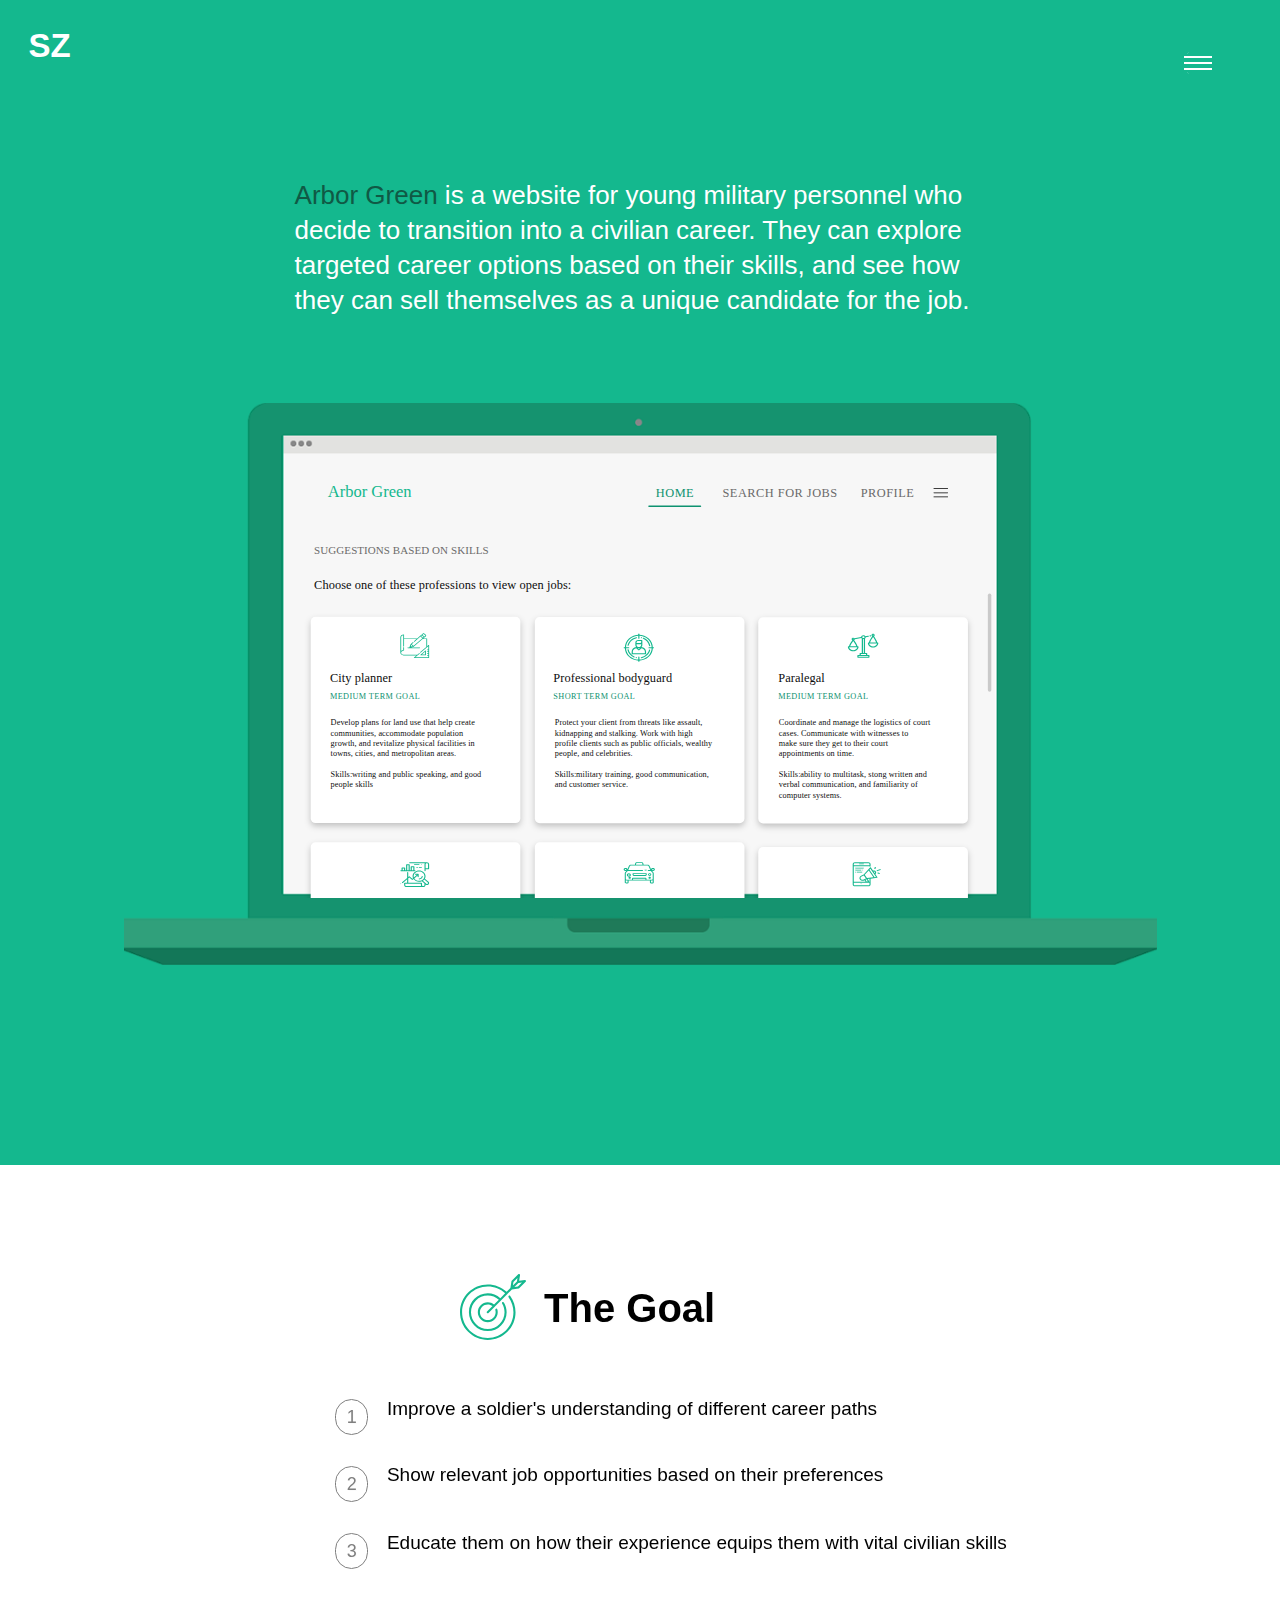
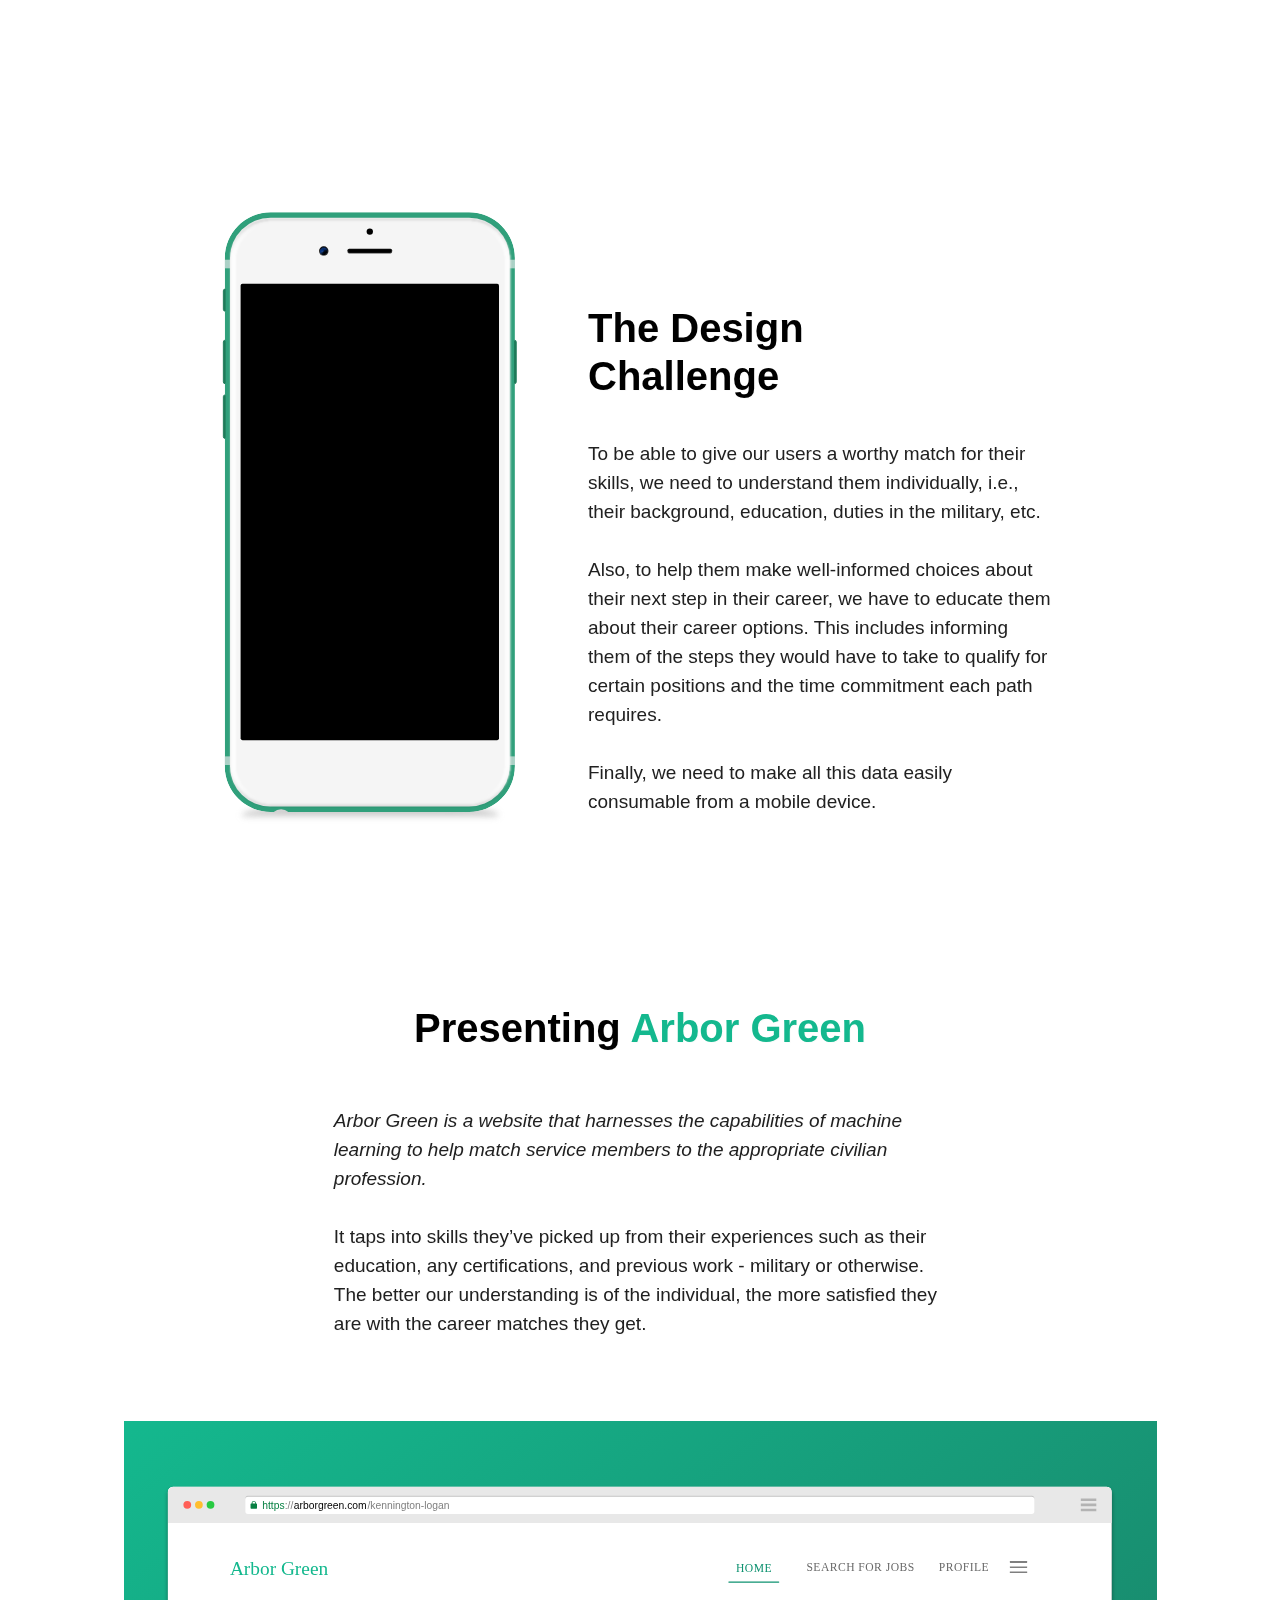
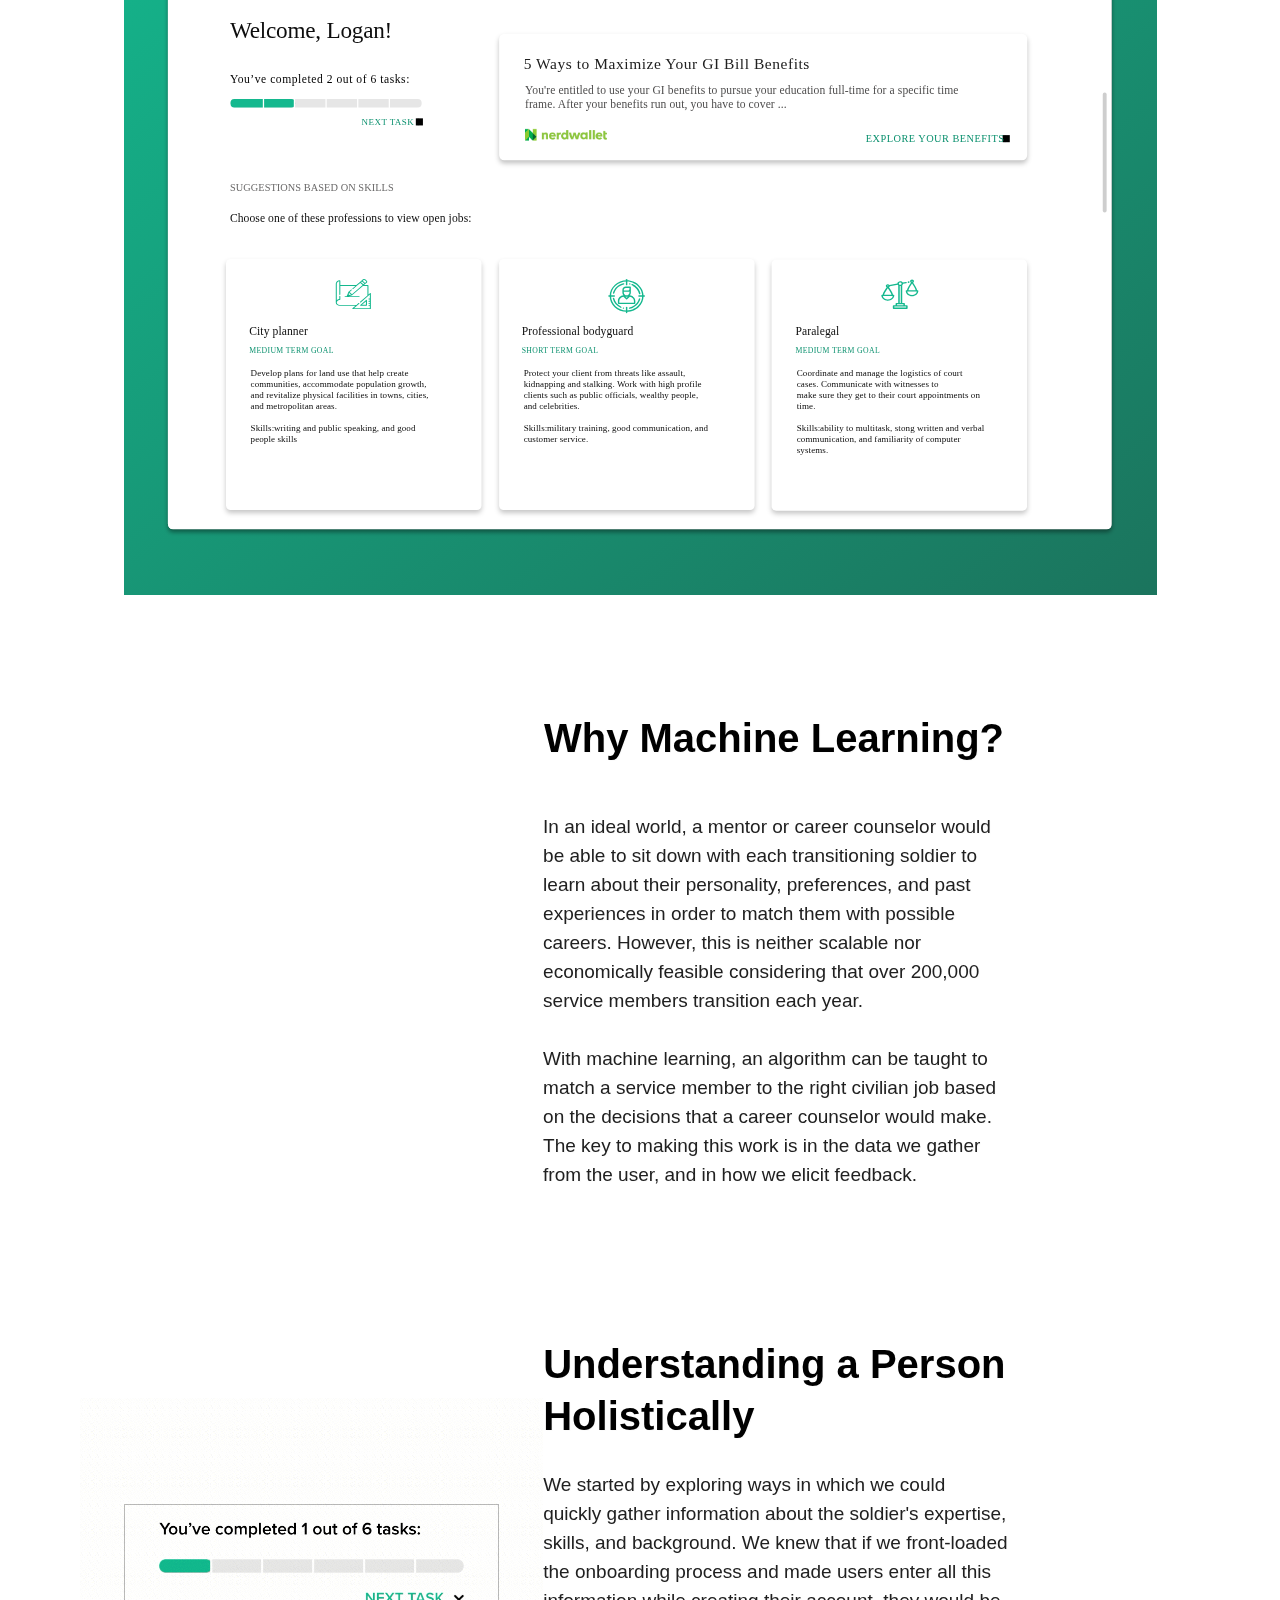
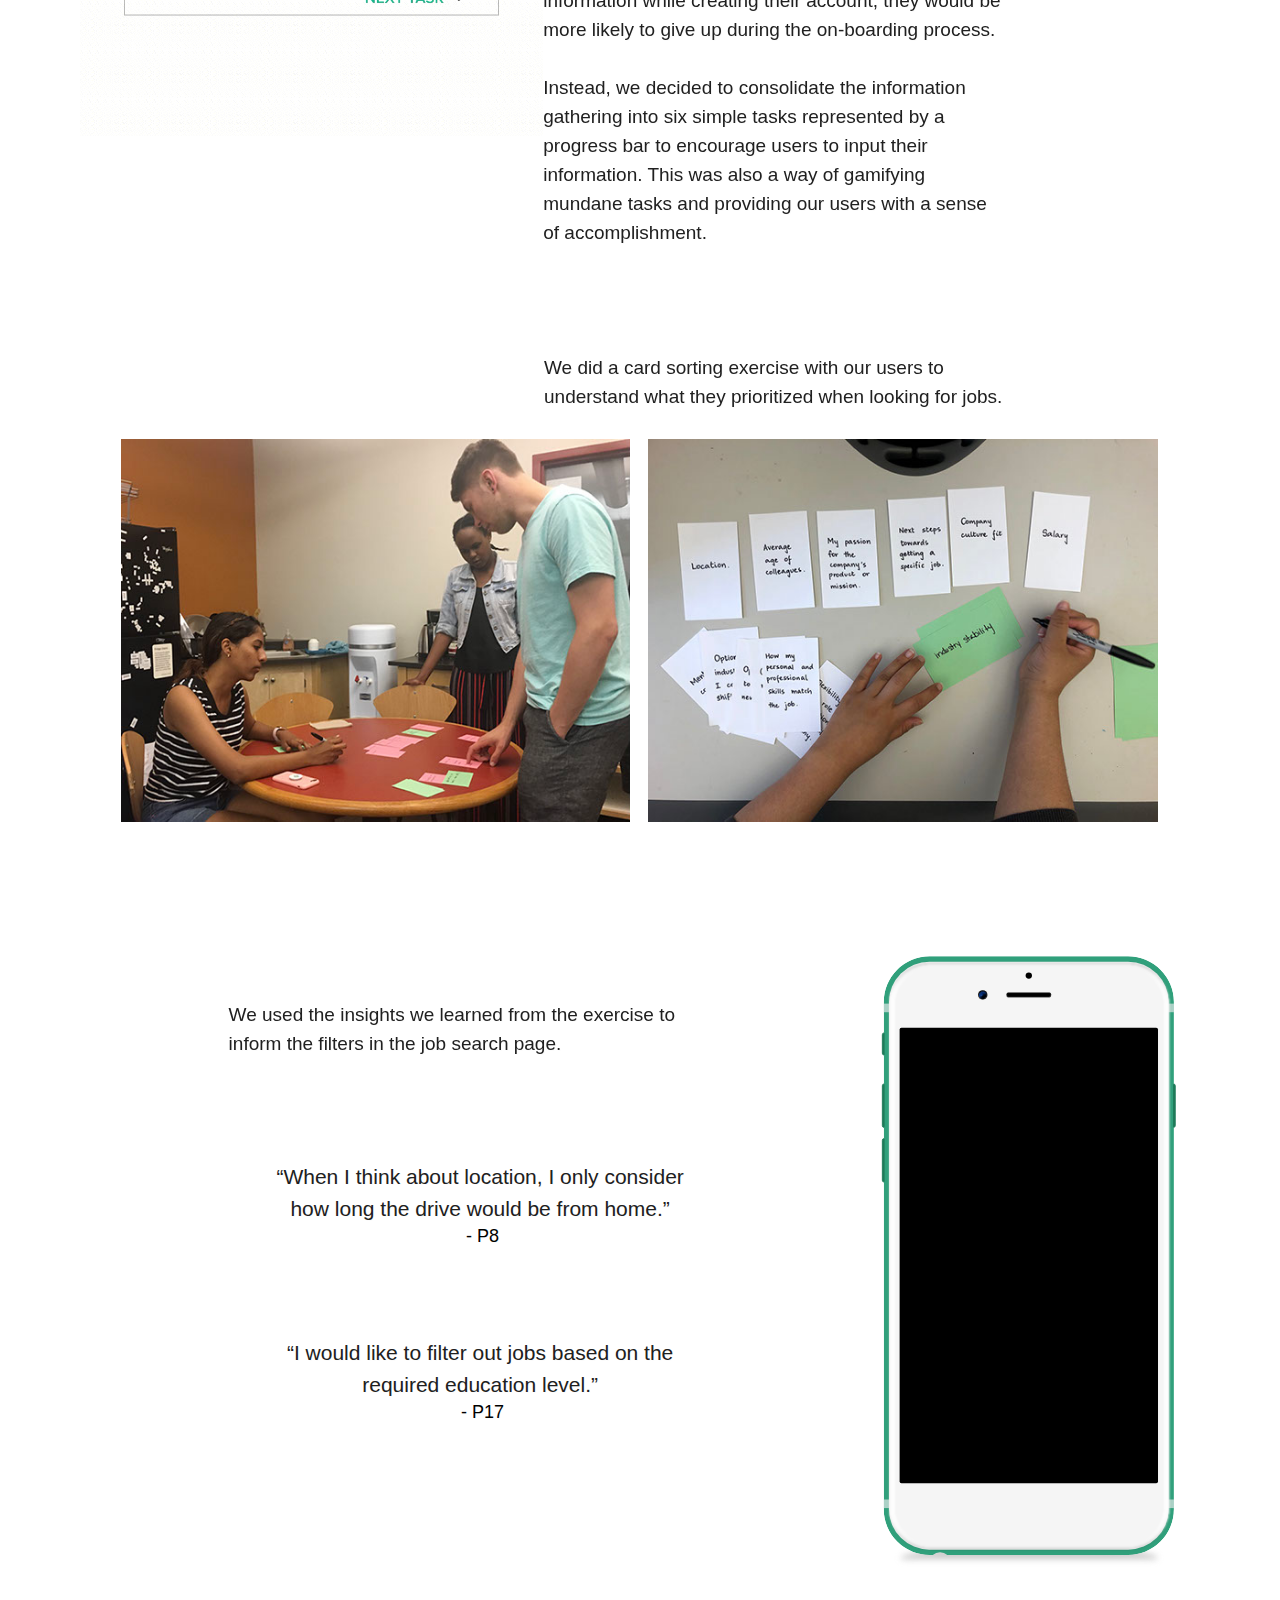
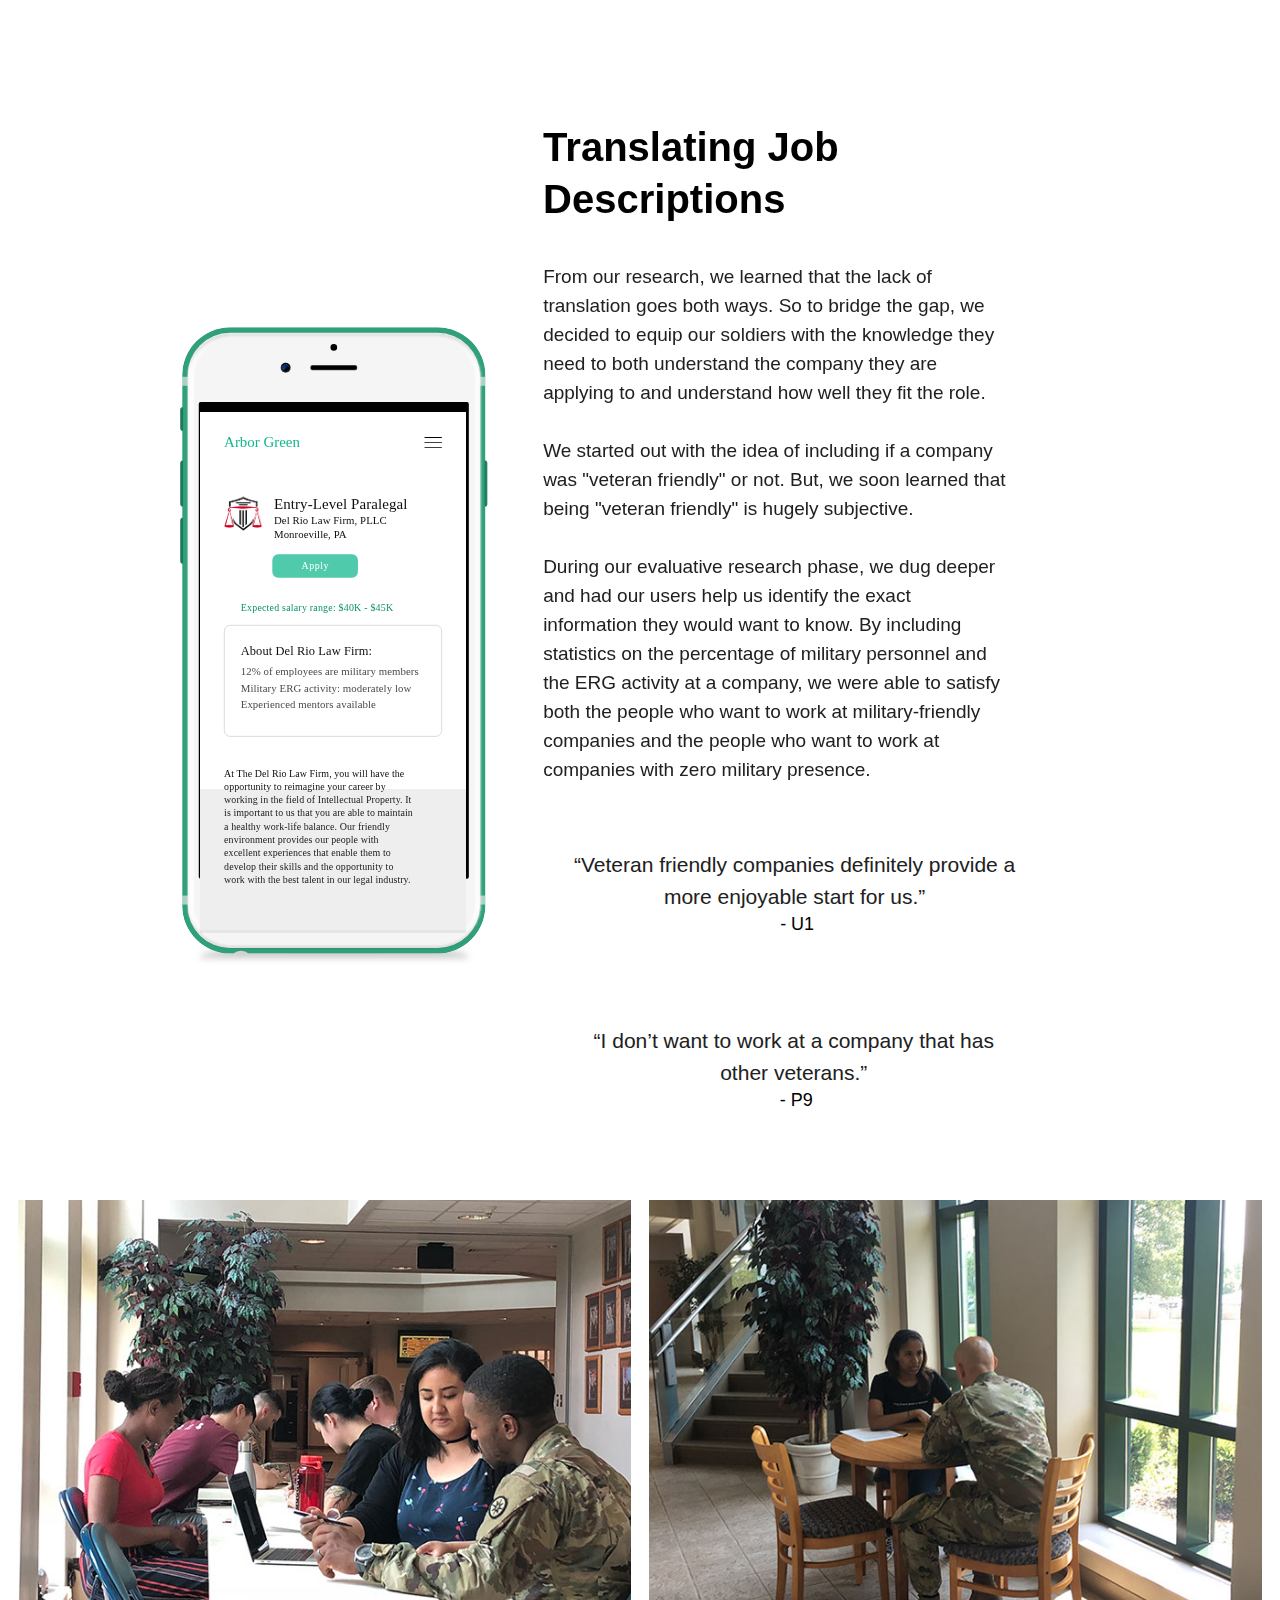
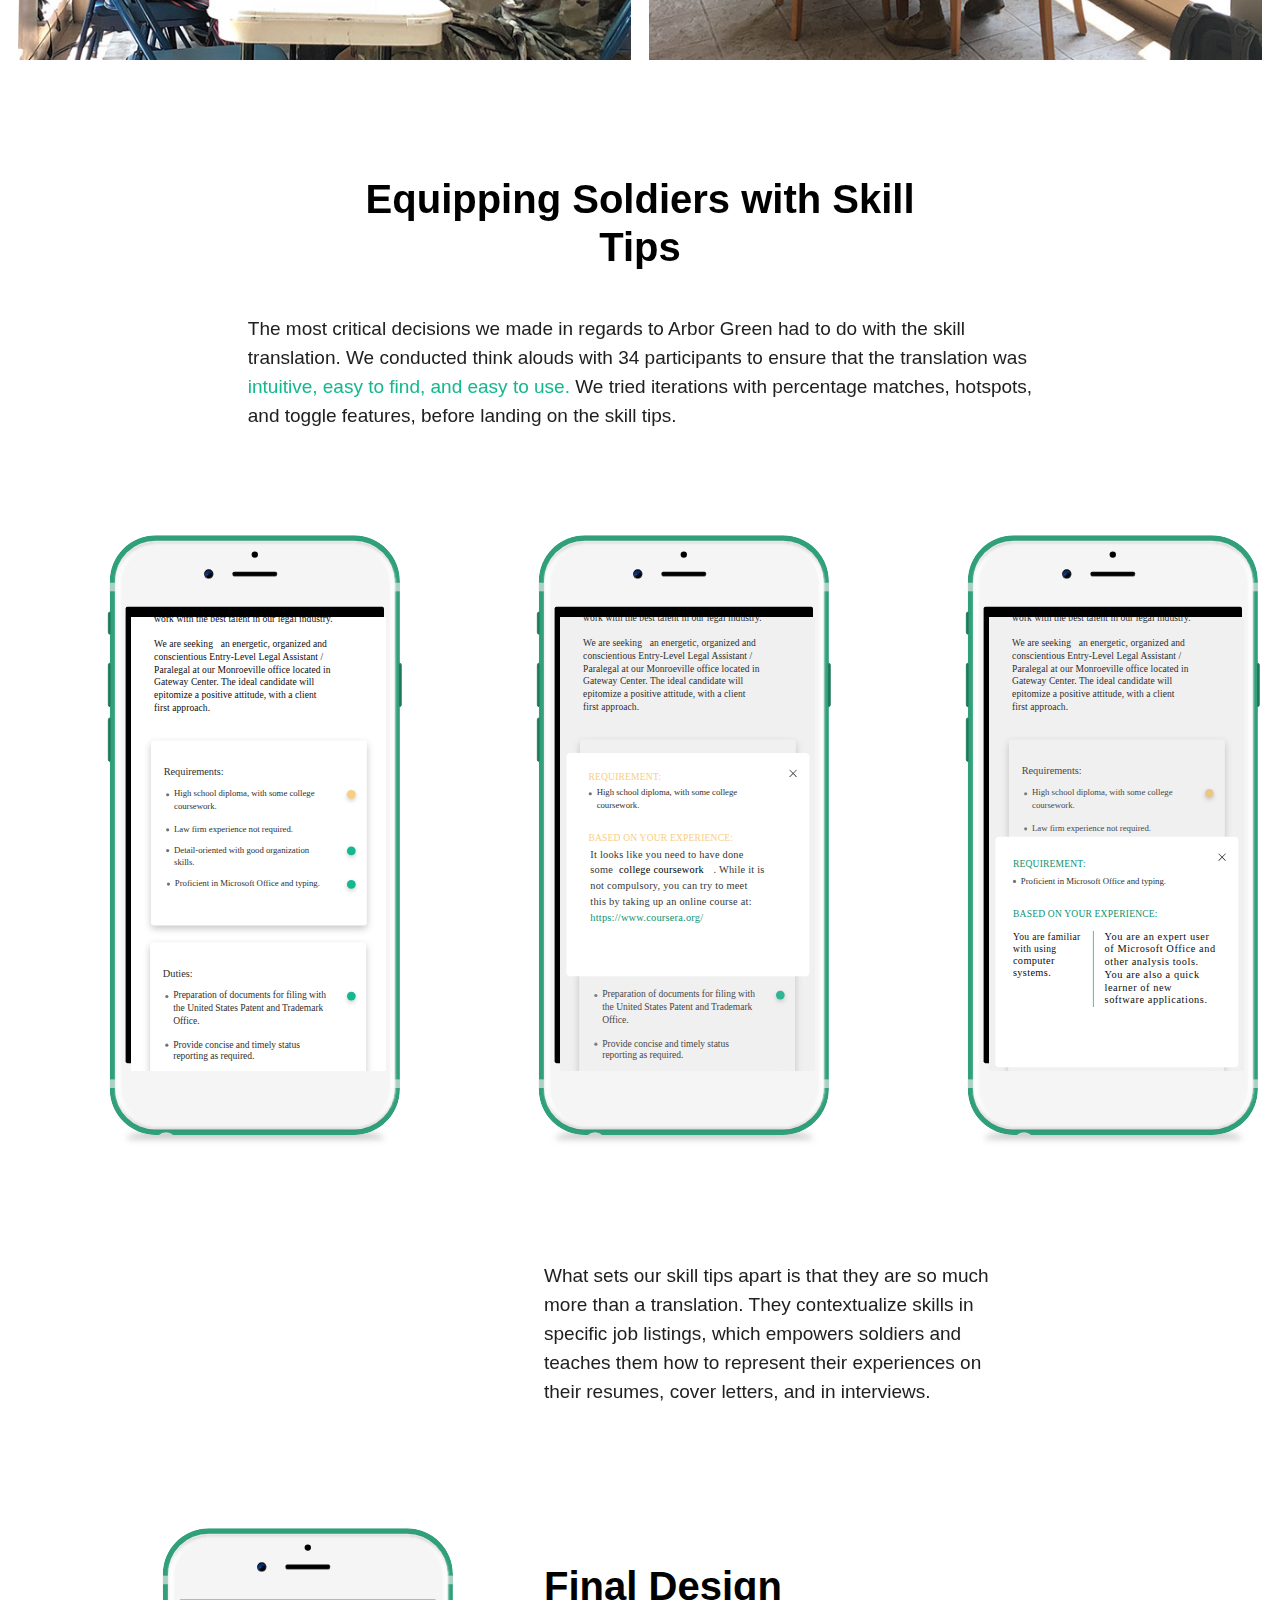
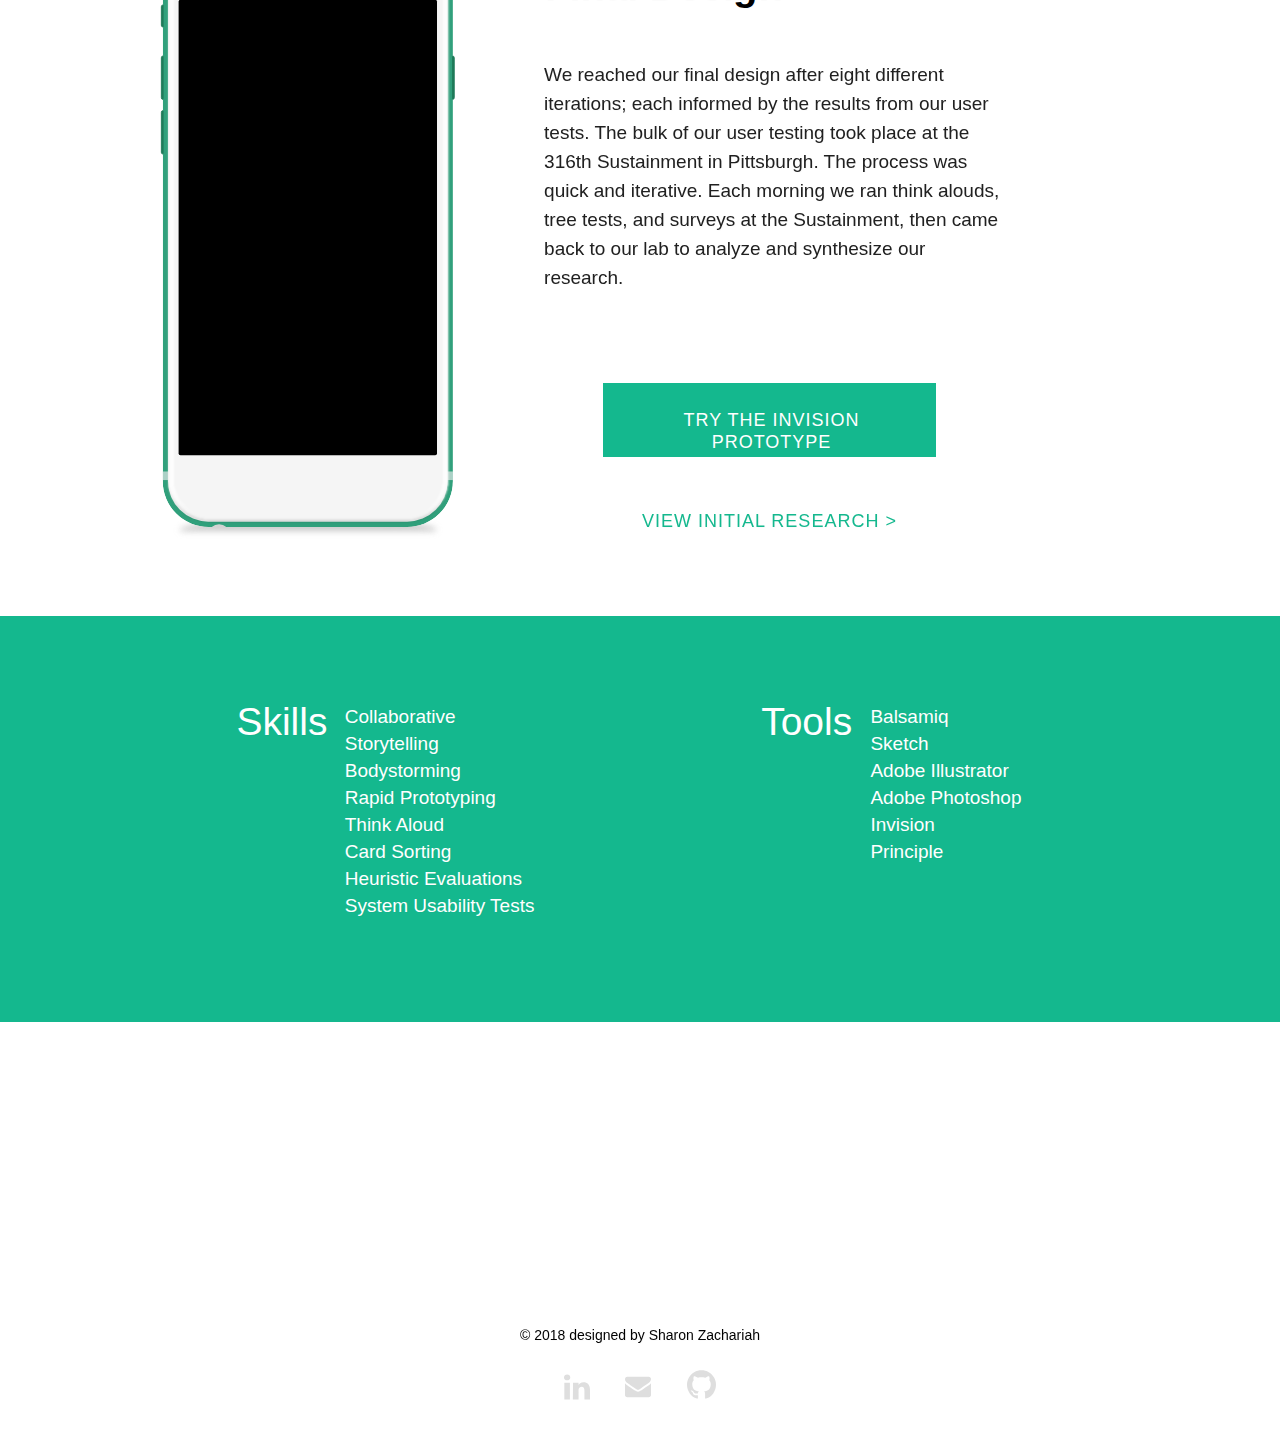
==== arbor-green.html @ c10fd006 "Tinkerer" ====
<!DOCTYPE html>
<html class="nojs html css_verticalspacer" lang="en-US">
 <head>

  <meta http-equiv="Content-type" content="text/html;charset=UTF-8"/>
  <meta name="generator" content="2018.0.0.379"/>
  <meta name="viewport" content="width=device-width, initial-scale=1.0"/>
  
  <script type="text/javascript">
   // Update the 'nojs'/'js' class on the html node
document.documentElement.className = document.documentElement.className.replace(/\bnojs\b/g, 'js');

// Check that all required assets are uploaded and up-to-date
if(typeof Muse == "undefined") window.Muse = {}; window.Muse.assets = {"required":["museutils.js", "museconfig.js", "jquery.watch.js", "jquery.museresponsive.js", "require.js", "arbor-green.css"], "outOfDate":[]};
</script>
  
  <title>Arbor Green</title>
  <!-- CSS -->
  <link rel="stylesheet" type="text/css" href="css/site_global.css?crc=444006867"/>
  <link rel="stylesheet" type="text/css" href="css/master_white-header.css?crc=4249227924"/>
  <link rel="stylesheet" type="text/css" href="css/arbor-green.css?crc=4251567996" id="pagesheet"/>
  <!-- IE-only CSS -->
  <!--[if lt IE 9]>
  <link rel="stylesheet" type="text/css" href="css/nomq_preview_master_white-header.css?crc=3824530138"/>
  <link rel="stylesheet" type="text/css" href="css/nomq_arbor-green.css?crc=4099987020" id="nomq_pagesheet"/>
  <![endif]-->
  <!-- Other scripts -->
  <script type="text/javascript">
   var __adobewebfontsappname__ = "muse";
</script>
  <!-- JS includes -->
  <script src="https://webfonts.creativecloud.com/sansita-one:n4:default.js" type="text/javascript"></script>
  <script src="https://use.typekit.net/ik/[base64].js" type="text/javascript"></script>
  <!-- Other scripts -->
  <script type="text/javascript">
   try {Typekit.load();} catch(e) {}
</script>
    <!--HTML Widget code-->
  
<link rel="stylesheet" href="https://cdn.jsdelivr.net/npm/aos@2.2.0/dist/aos.min.css">
<style>
[data-aos=flip-left]{transform:perspective(2500px) rotateY(-90deg)}[data-aos=flip-left].aos-animate{transform:perspective(2500px) rotateY(0)}[data-aos=flip-right]{transform:perspective(2500px) rotateY(90deg)}[data-aos=flip-right].aos-animate{transform:perspective(2500px) rotateY(0)}[data-aos=flip-up]{transform:perspective(2500px) rotateX(-90deg)}[data-aos=flip-up].aos-animate{transform:perspective(2500px) rotateX(0)}[data-aos=flip-down]{transform:perspective(2500px) rotateX(90deg)}[data-aos=flip-down].aos-animate{transform:perspective(2500px) rotateX(0)}
</style>
<script async src="https://cdn.jsdelivr.net/npm/aos@2.2.0/dist/aos.min.js"></script>

<script async src="https://cdn.jsdelivr.net/npm/rellax@1.6.0/rellax.min.js"></script>

<style>
html, html a {
    -webkit-font-smoothing: antialiased;
    -moz-osx-font-smoothing: grayscale;
    text-shadow: 1px 1px 1px rgba(0,0,0,0.02);
    text-rendering: optimizeLegibility;
}
</style>

<style>.scroll1{-webkit-transform-origin:center;-ms-transform-origin:center;-o-transform-origin:center;transform-origin:center;}</style>

<style>
.showupslowly {
-webkit-transform-origin: center;
-ms-transform-origin: center;
-o-transform-origin: center;
transform-origin: center;
}
</style>

<style>
.scroll2 {
-webkit-transform-origin: center;
-ms-transform-origin: center;
-o-transform-origin: center;
transform-origin: center;
}
</style>

<style>
.scroll3 {
-webkit-transform-origin: center;
-ms-transform-origin: center;
-o-transform-origin: center;
transform-origin: center;
}
</style>

<style>
body {
	min-height: 100vh;
}

.global-menu {
	width: 100vw;
	height: 100vh;
	display: flex;
	justify-content: center;
	align-items: center;
	position: fixed;
	top: 0;
	left: 0;
	pointer-events: none;
	z-index: 100;
}

.global-menu__wrap a {
	color: #FFFFFF;
	font-family: inherit;
	font-size: 3vmax;
	line-height: 2;
	opacity: 0;
	text-decoration: none;
	text-align: center;
	font-weight: 400;
  font-style: normal;
  text-transform: none;
	letter-spacing: 1px;
	pointer-events: none;
	display: block;
	margin: 0.25em 0;
}

.global-menu__item {
	transform: translateY(-100%);
	transition: transform 0.3s, opacity 0.3s;
	transition-timing-function: ease-in;
}

.global-menu__wrap a:hover,
.global-menu__wrap a:focus {
	color: #FFFFFF;
	text-decoration: none;
}

.global-menu__item--demo-6 {
	transform: translateY(100%);
}

.global-menu__item:hover {
	color: var(--color-menu-hover);
}

.global-menu__item.is-opened {
	opacity: 1;
	transform: translateY(0) rotate(0);
	pointer-events: auto;
	transition-timing-function: ease;
}

.global-menu__item--demo-6.is-opened {
	transition-duration: 0.8s;
}

.global-menu__item--demo-6:nth-of-type(1) {
	transition-delay: 0.55s;
}

.global-menu__item--demo-6.is-opened:nth-of-type(1) {
	transition-delay: 1s;
}

.global-menu__item--demo-6:nth-of-type(2) {
	transition-delay: 0.5s;
}

.global-menu__item--demo-6.is-opened:nth-of-type(2) {
	transition-delay: 1.1s;
}

.global-menu__item--demo-6:nth-of-type(3) {
	transition-delay: 0.45s;
}

.global-menu__item--demo-6.is-opened:nth-of-type(3) {
	transition-delay: 1.2s;
}

.global-menu__item--demo-6:nth-of-type(4) {
	transition-delay: 0.4s;
}

.global-menu__item--demo-6.is-opened:nth-of-type(4) {
	transition-delay: 1.3s;
}

.global-menu__item--demo-6:nth-of-type(5) {
	transition-delay: 0.35s;
}

.global-menu__item--demo-6.is-opened:nth-of-type(5) {
	transition-delay: 1.4s;
}

.global-menu__item--demo-6:nth-of-type(6) {
	transition-delay: 0.3s;
}

.global-menu__item--demo-6.is-opened:nth-of-type(6) {
	transition-delay: 1.5s;
}

.global-menu__item--demo-6:nth-of-type(7) {
	transition-delay: 0.25s;
}

.global-menu__item--demo-6.is-opened:nth-of-type(7) {
	transition-delay: 1.6s;
}

.global-menu__item--demo-6:nth-of-type(8) {
	transition-delay: 0.2s;
}

.global-menu__item--demo-6.is-opened:nth-of-type(8) {
	transition-delay: 1.7s;
}

.global-menu__item--demo-6:nth-of-type(9) {
	transition-delay: 0.15s;
}

.global-menu__item--demo-6.is-opened:nth-of-type(9) {
	transition-delay: 1.8s;
}

.global-menu__item--demo-6:nth-of-type(10) {
	transition-delay: 0.1s;
}

.global-menu__item--demo-6.is-opened:nth-of-type(10) {
	transition-delay: 1.9s;
}

.global-menu__item--demo-6:nth-of-type(11) {
	transition-delay: 0.05s;
}

.global-menu__item--demo-6.is-opened:nth-of-type(11) {
	transition-delay: 2s;
}

.global-menu__item--demo-6:nth-of-type(12) {
	transition-delay: 0s;
}

.global-menu__item--demo-6.is-opened:nth-of-type(12) {
	transition-delay: 2.1s;
}


.shape-overlays {
	width: 100vw;
	height: 100vh;
	pointer-events: none;
	position: fixed;
	top: 0;
	left: 0;
}

.shape-overlays.is-opened {
	pointer-events: auto;
}

.shape-overlays__path:nth-of-type(1) {
	fill: url(#gradient1);
}

.shape-overlays__path:nth-of-type(2) {
	fill: url(#gradient2);
}

.shape-overlays__path:nth-of-type(3) {
	fill: url(#gradient3);
}

@-webkit-keyframes intervalHamburgerBorder {
	0% {
		opacity: 1;
		-webkit-transform: scale(1);
		transform: scale(1);
	}
	80% {
		-webkit-transform: scale(1.6);
		transform: scale(1.6);
	}
	100% {
		opacity: 0;
		-webkit-transform: scale(1.6);
		transform: scale(1.6);
	}
}

@keyframes intervalHamburgerBorder {
	0% {
		opacity: 1;
		-webkit-transform: scale(1);
		transform: scale(1);
	}
	80% {
		-webkit-transform: scale(1.6);
		transform: scale(1.6);
	}
	100% {
		opacity: 0;
		-webkit-transform: scale(1.6);
		transform: scale(1.6);
	}
}

.hamburger {
	width: 64px;
	height: 64px;
	display: block;
	cursor: pointer;
	position: absolute;
	z-index: 110;
	border-radius: 50%;
	background-color: transparent;
	pointer-events: auto;
	-webkit-tap-highlight-color: rgba(0,0,0,0);
}

.hamburger::after {
	width: 64px;
	height: 64px;
	box-sizing: border-box;
	content: '';
	display: block;
	position: absolute;
	top: 0;
	left: 0;
	pointer-events: none;
	border: 0px solid #6B6B6B;
	border-radius: 50%;
	-webkit-animation-duration: 1.2s;
	animation-duration: 1.2s;
	-webkit-animation-name: intervalHamburgerBorder;
	animation-name: intervalHamburgerBorder;
	-webkit-animation-iteration-count: infinite;
	animation-iteration-count: infinite;
}

.hamburger__line {
	width: 28px;
	height: 2px;
	overflow: hidden;
	position: absolute;
	z-index: 10;
  -webkit-transform-origin: center;
  -ms-transform-origin: center;
  -o-transform-origin: center;
  transform-origin: center;
}

.hamburger__line-in {
	width: 84px;
	height: 2px;
	position: absolute;
	top: 0;
	left: 0;
}

.hamburger__line-in::before,
.hamburger__line-in::after {
	width: 28px;
	height: 2px;
	content: '';
	display: block;
	position: absolute;
	top: 0;
	background-color: #FFFFFF;
}

.hamburger__line-in::before {
	left: -56px;
}

.hamburger__line-in::after {
	left: 0;
}

.hamburger__line--01,
.hamburger__line--02,
.hamburger__line--03,
.hamburger__line--cross01,
.hamburger__line--cross02 {
	left: 18px;
}

.hamburger__line--01 {
	top: 24.6px;
}

.hamburger__line--02,
.hamburger__line--cross01,
.hamburger__line--cross02 {
	top: 31px;
}

.hamburger__line--03 {
	top: 37.4px;
}

.hamburger__line--cross01 {
	-webkit-transform: rotate(45deg);
	transform: rotate(45deg);
}

.hamburger__line--cross02 {
	-webkit-transform: rotate(-45deg);
	transform: rotate(-45deg);
}

.hamburger__line {
	-webkit-transition-duration: 0.6s;
	transition-duration: 0.6s;
	-webkit-transition-timing-function: cubic-bezier(0.19, 1, 0.22, 1);
	transition-timing-function: cubic-bezier(0.19, 1, 0.22, 1);
}

.hamburger__line-in {
	-webkit-transition-duration: 0.6s;
	transition-duration: 0.6s;
	-webkit-transition-timing-function: cubic-bezier(0.19, 1, 0.22, 1);
	transition-timing-function: cubic-bezier(0.19, 1, 0.22, 1);
}

.hamburger__line-in::before,
.hamburger__line-in::after {
	-webkit-transition-timing-function: cubic-bezier(0.19, 1, 0.22, 1);
	transition-timing-function: cubic-bezier(0.19, 1, 0.22, 1);
	-webkit-transition-property: -webkit-transform;
	transition-property: -webkit-transform;
	transition-property: transform;
	transition-property: transform, -webkit-transform;
}

.hamburger__line-in--cross01,
.hamburger__line-in--cross02 {
	-webkit-transform: translateX(-33.3%);
	transform: translateX(-33.3%);
}

.hamburger__line-in--01 {
	-webkit-transition-delay: 0.2s;
	transition-delay: 0.2s;
}

.hamburger__line-in--02 {
	-webkit-transition-delay: 0.25s;
	transition-delay: 0.25s;
}

.hamburger__line-in--02::before,
.hamburger__line-in--02::after {
	-webkit-transition-delay: 0.05s;
	transition-delay: 0.05s;
}

.hamburger__line-in--03 {
	-webkit-transition-delay: 0.3s;
	transition-delay: 0.3s;
}

.hamburger__line-in--03::before,
.hamburger__line-in--03::after {
	-webkit-transition-delay: 0.1s;
	transition-delay: 0.1s;
}

.hamburger__line-in--cross01 {
	-webkit-transition-delay: 0.0s;
	transition-delay: 0.0s;
}

.hamburger__line-in--cross02 {
	-webkit-transition-delay: 0.05s;
	transition-delay: 0.05s;
}

.hamburger__line-in--cross02::before,
.hamburger__line-in--cross02::after {
	-webkit-transition-delay: 0.1s;
	transition-delay: 0.1s;
}

.hamburger.is-opened-navi .hamburger__line-in--01,
.hamburger.is-opened-navi .hamburger__line-in--02,
.hamburger.is-opened-navi .hamburger__line-in--03 {
	-webkit-transform: translateX(33.3%);
	transform: translateX(33.3%);
}

.hamburger.is-opened-navi .hamburger__line-in--cross01,
.hamburger.is-opened-navi .hamburger__line-in--cross02 {
	-webkit-transform: translateX(0);
	transform: translateX(0);
}

.hamburger.is-opened-navi .hamburger__line-in--01 {
	-webkit-transition-delay: 0s;
	transition-delay: 0s;
}

.hamburger.is-opened-navi .hamburger__line-in--02 {
	-webkit-transition-delay: 0.05s;
	transition-delay: 0.05s;
}

.hamburger.is-opened-navi .hamburger__line-in--03 {
	-webkit-transition-delay: 0.1s;
	transition-delay: 0.1s;
}

.hamburger.is-opened-navi .hamburger__line-in--cross01 {
	-webkit-transition-delay: 0.25s;
	transition-delay: 0.25s;
}

.hamburger.is-opened-navi .hamburger__line-in--cross02 {
	-webkit-transition-delay: 0.3s;
	transition-delay: 0.3s;
}

.hamburger:hover .hamburger__line-in::before,
.hamburger:hover .hamburger__line-in::after {
	-webkit-transform: translateX(200%);
	transform: translateX(200%);
}

.hamburger:hover .hamburger__line-in--01::before,
.hamburger:hover .hamburger__line-in--01::after,
.hamburger:hover .hamburger__line-in--02::before,
.hamburger:hover .hamburger__line-in--02::after,
.hamburger:hover .hamburger__line-in--03::before,
.hamburger:hover .hamburger__line-in--03::after {
	-webkit-transition-duration: 1s;
	transition-duration: 1s;
}

.hamburger:hover .hamburger__line-in--cross01::before,
.hamburger:hover .hamburger__line-in--cross01::after,
.hamburger:hover .hamburger__line-in--cross02::before,
.hamburger:hover .hamburger__line-in--cross02::after {
	-webkit-transition-duration: 0s;
	transition-duration: 0s;
}

.hamburger.is-opened-navi:hover .hamburger__line-in--cross01::before,
.hamburger.is-opened-navi:hover .hamburger__line-in--cross01::after,
.hamburger.is-opened-navi:hover .hamburger__line-in--cross02::before,
.hamburger.is-opened-navi:hover .hamburger__line-in--cross02::after {
	-webkit-transition-duration: 1s;
	transition-duration: 1s;
}

.hamburger.is-opened-navi:hover .hamburger__line-in--01::before,
.hamburger.is-opened-navi:hover .hamburger__line-in--01::after,
.hamburger.is-opened-navi:hover .hamburger__line-in--02::before,
.hamburger.is-opened-navi:hover .hamburger__line-in--02::after,
.hamburger.is-opened-navi:hover .hamburger__line-in--03::before,
.hamburger.is-opened-navi:hover .hamburger__line-in--03::after {
	-webkit-transition-duration: 0s;
	transition-duration: 0s;
}
</style>

 </head>
 <body>

  <!--HTML Widget code-->
  

  
  <div class="breakpoint active" id="bp_infinity" data-min-width="1161"><!-- responsive breakpoint node -->
   <div class="scroll3 clearfix borderbox" id="page"><!-- group -->
    <div class="size_fixed grpelem shared_content" id="u28382" data-sizePolicy="fixed" data-pintopage="page_fluidx" data-content-guid="u28382_content"><!-- custom html -->
     

    </div>
    <div class="clearfix grpelem" id="ppu28198"><!-- column -->
     <div class="clearfix colelem" id="pu28198"><!-- group -->
      <div class="size_fixed grpelem shared_content" id="u28198" data-sizePolicy="fixed" data-pintopage="page_fluidx" data-content-guid="u28198_content"><!-- custom html -->
       

      </div>
      <div class="size_fixed grpelem shared_content" id="u28165" data-sizePolicy="fixed" data-pintopage="page_fixedLeft" data-content-guid="u28165_content"><!-- custom html -->
       

      </div>
     </div>
     <div class="size_fixed colelem shared_content" id="u28203" data-sizePolicy="fixed" data-pintopage="page_fluidx" data-content-guid="u28203_content"><!-- custom html -->
      

     </div>
    </div>
    <div class="clearfix grpelem shared_content" id="pu28834" data-content-guid="pu28834_content"><!-- column -->
     <div class="size_fixed colelem shared_content" id="u28834" data-sizePolicy="fixed" data-pintopage="page_fluidx" data-content-guid="u28834_content"><!-- custom html -->
      

     </div>
     <div class="size_fixed colelem shared_content" id="u31305" data-sizePolicy="fixed" data-pintopage="page_fluidx" data-content-guid="u31305_content"><!-- custom html -->
      

     </div>
     <div class="size_fixed colelem shared_content" id="u32799" data-sizePolicy="fixed" data-pintopage="page_fluidx" data-content-guid="u32799_content"><!-- custom html -->
      

     </div>
    </div>
    <div class="clearfix grpelem" id="pu27648"><!-- column -->
     <div class="browser_width colelem" id="u27648-bw">
      <div id="u27648"><!-- group -->
       <div class="clearfix" id="u27648_align_to_page">
        <div class="clearfix grpelem" id="pu17586-4"><!-- column -->
         <a class="nonblock nontext clearfix colelem shared_content" id="u17586-4" href="index.html" data-muse-temp-textContainer-sizePolicy="true" data-muse-temp-textContainer-pinning="true" data-content-guid="u17586-4_content"><!-- content --><p>SZ</p></a>
         <div class="scroll1 clearfix colelem shared_content" id="u27649-5" data-muse-temp-textContainer-sizePolicy="true" data-muse-temp-textContainer-pinning="true" data-content-guid="u27649-5_content"><!-- content -->
          <p><span id="u27649">Arbor Green</span> is a website for young military personnel who decide to transition into a civilian career. They can explore targeted career options based on their skills, and see how they can sell themselves as a unique candidate for the job.</p>
         </div>
         <div class="clearfix colelem" id="u28241"><!-- group -->
          <div class="clip_frame grpelem" id="u27784"><!-- image -->
           <img class="block temp_no_img_src" id="u27784_img" data-orig-src="images/mock%20dsktpasset%209%402x-crop-u27784.png?crc=4187512592" alt="" data-heightwidthratio="0.5442477876106194" data-image-width="1130" data-image-height="615" src="images/blank.gif?crc=4208392903"/>
          </div>
          <div class="clip_frame grpelem shared_content" id="u27848" data-content-guid="u27848_content"><!-- svg -->
           <img class="svg temp_no_img_src" id="u28154" data-orig-src="images/profession-desktop.svg?crc=20030858" alt="" data-mu-svgfallback="images/profession%20desktop_poster_.png?crc=386952424" data-heightwidthratio="0.9493506493506494" data-image-width="770" data-image-height="731" src="images/blank.gif?crc=4208392903"/>
          </div>
         </div>
        </div>
        <div class="size_fixed grpelem shared_content" id="u36172" data-sizePolicy="fixed" data-pintopage="page_fluidx" data-content-guid="u36172_content"><!-- custom html -->
         
  <div class="hamburger hamburger--demo-3 js-hover">
    <div class="hamburger__line hamburger__line--01">
      <div class="hamburger__line-in hamburger__line-in--01"></div>
    </div>
    <div class="hamburger__line hamburger__line--02">
      <div class="hamburger__line-in hamburger__line-in--02"></div>
    </div>
    <div class="hamburger__line hamburger__line--03">
      <div class="hamburger__line-in hamburger__line-in--03"></div>
    </div>
    <div class="hamburger__line hamburger__line--cross01">
      <div class="hamburger__line-in hamburger__line-in--cross01"></div>
    </div>
    <div class="hamburger__line hamburger__line--cross02">
      <div class="hamburger__line-in hamburger__line-in--cross02"></div>
    </div>
  </div>
  <div class="global-menu">
    <div id="svgmu" class="global-menu__wrap">
    </div>
  </div>
  <svg class="shape-overlays" viewBox="0 0 100 100" preserveAspectRatio="none">
    <defs>
      <linearGradient id="gradient1" x1="0%" y1="0%" x2="0%" y2="100%">
        <stop offset="0%"   stop-color="#202020"/>
        <stop offset="100%" stop-color="#000000"/>
      </linearGradient>
      <linearGradient id="gradient2" x1="0%" y1="0%" x2="0%" y2="100%">
        <stop offset="0%"   stop-color="#FFFFFF"/>
        <stop offset="100%" stop-color="#FFFFFF"/>
      </linearGradient>
      <linearGradient id="gradient3" x1="0%" y1="0%" x2="0%" y2="100%">
        <stop offset="0%"   stop-color="#202020"/>
        <stop offset="100%" stop-color="#202020"/>
      </linearGradient>
    </defs>
    <path class="shape-overlays__path"></path>
    <path class="shape-overlays__path"></path>
    <path class="shape-overlays__path"></path>
  </svg>

        </div>
       </div>
      </div>
     </div>
     <div class="clearfix colelem shared_content" id="pu29344" data-content-guid="pu29344_content"><!-- group -->
      <div class="clip_frame grpelem" id="u29344"><!-- svg -->
       <img class="svg temp_no_img_src" id="u29340" data-orig-src="images/targeting.svg?crc=176568932" alt="" data-mu-svgfallback="images/targeting_poster_.png?crc=15530577" data-heightwidthratio="1" data-image-width="72" data-image-height="72" src="images/blank.gif?crc=4208392903"/>
      </div>
      <div class="clearfix grpelem shared_content" id="u28542-4" data-muse-temp-textContainer-sizePolicy="true" data-muse-temp-textContainer-pinning="true" data-content-guid="u28542-4_content"><!-- content -->
       <p>The Goal</p>
      </div>
     </div>
     <div class="clearfix colelem shared_content" id="u35161" data-content-guid="u35161_content"><!-- group -->
      <div class="clearfix grpelem" id="u28735"><!-- group -->
       <div class="showupslowly rounded-corners clearfix grpelem" id="u28548"><!-- group -->
        <div class="showupslowly clearfix grpelem shared_content" id="u28565-4" data-muse-temp-textContainer-sizePolicy="true" data-muse-temp-textContainer-pinning="true" data-content-guid="u28565-4_content"><!-- content -->
         <p>1</p>
        </div>
       </div>
       <div class="showupslowly clearfix grpelem shared_content" id="u28729-4" data-muse-temp-textContainer-sizePolicy="true" data-muse-temp-textContainer-pinning="true" data-content-guid="u28729-4_content"><!-- content -->
        <p>Improve a soldier's understanding of different career paths</p>
       </div>
      </div>
     </div>
     <div class="clearfix colelem shared_content" id="u35175" data-content-guid="u35175_content"><!-- group -->
      <div class="clearfix grpelem" id="u28732"><!-- group -->
       <div class="showupslowly rounded-corners clearfix grpelem" id="u28562"><!-- group -->
        <div class="showupslowly clearfix grpelem shared_content" id="u28580-4" data-muse-temp-textContainer-sizePolicy="true" data-muse-temp-textContainer-pinning="true" data-content-guid="u28580-4_content"><!-- content -->
         <p>2</p>
        </div>
       </div>
       <div class="showupslowly clearfix grpelem shared_content" id="u28726-4" data-muse-temp-textContainer-sizePolicy="true" data-muse-temp-textContainer-pinning="true" data-content-guid="u28726-4_content"><!-- content -->
        <p>Show relevant job opportunities based on their preferences</p>
       </div>
      </div>
     </div>
     <div class="clearfix colelem shared_content" id="u35189" data-content-guid="u35189_content"><!-- group -->
      <div class="clearfix grpelem" id="u28720"><!-- group -->
       <div class="showupslowly rounded-corners clearfix grpelem" id="u28551"><!-- group -->
        <div class="showupslowly clearfix grpelem shared_content" id="u28574-4" data-muse-temp-textContainer-sizePolicy="true" data-muse-temp-textContainer-pinning="true" data-content-guid="u28574-4_content"><!-- content -->
         <p>3</p>
        </div>
       </div>
       <div class="showupslowly clearfix grpelem shared_content" id="u28717-4" data-muse-temp-textContainer-sizePolicy="true" data-muse-temp-textContainer-pinning="true" data-content-guid="u28717-4_content"><!-- content -->
        <p>Educate them on how their experience equips them with vital civilian skills</p>
       </div>
      </div>
     </div>
     <div class="clearfix colelem" id="pu29921"><!-- group -->
      <div class="clearfix grpelem" id="u29921"><!-- group -->
       <div class="clip_frame grpelem shared_content" id="u29842" data-sizePolicy="fluidWidthHeight" data-pintopage="page_fixedLeft" data-content-guid="u29842_content"><!-- svg -->
        <img class="svg svg_mar temp_no_img_src" id="u29838" data-orig-src="images/mobile-green-mockup.svg?crc=247266801" onload="this.style.height=(this.offsetWidth*726/378)+'px'" alt="" data-mu-svgfallback="images/mobile%20green%20mockup_poster_.png?crc=152643201" data-heightwidthratio="1.9206349206349207" data-image-width="378" data-image-height="726" src="images/blank.gif?crc=4208392903"/>
       </div>
       <div class="clip_frame grpelem" id="u29852" data-sizePolicy="fluidWidthHeight" data-pintopage="page_fixedLeft"><!-- image -->
        <img class="block temp_no_img_src" id="u29852_img" data-orig-src="images/ag%20gif%201.gif?crc=96097640" alt="" data-heightwidthratio="1.7777777777777777" data-image-width="279" data-image-height="496" src="images/blank.gif?crc=4208392903"/>
       </div>
      </div>
      <div class="clearfix grpelem shared_content" id="pu29490-4" data-content-guid="pu29490-4_content"><!-- column -->
       <div class="showupslowly clearfix colelem shared_content" id="u29490-4" data-muse-temp-textContainer-sizePolicy="true" data-muse-temp-textContainer-pinning="true" data-content-guid="u29490-4_content"><!-- content -->
        <p>The Design Challenge</p>
       </div>
       <div class="showupslowly clearfix colelem shared_content" id="u29494-10" data-muse-temp-textContainer-sizePolicy="true" data-muse-temp-textContainer-pinning="true" data-content-guid="u29494-10_content"><!-- content -->
        <p>To be able to give our users a worthy match for their skills, we need to understand them individually, i.e., their background, education, duties in the military, etc.</p>
        <p>&nbsp;</p>
        <p>Also, to help them make well-informed choices about their next step in their career, we have to educate them about their career options. This includes informing them of the steps they would have to take to qualify for certain positions and the time commitment each path requires.</p>
        <p>&nbsp;</p>
        <p>Finally, we need to make all this data easily consumable from a mobile device.</p>
       </div>
      </div>
     </div>
     <div class="showupslowly clearfix colelem shared_content" id="u30113-5" data-muse-temp-textContainer-sizePolicy="true" data-muse-temp-textContainer-pinning="true" data-content-guid="u30113-5_content"><!-- content -->
      <p>Presenting <span id="u30113-2">Arbor Green</span></p>
     </div>
     <div class="showupslowly clearfix colelem shared_content" id="u30114-8" data-muse-temp-textContainer-sizePolicy="true" data-muse-temp-textContainer-pinning="true" data-content-guid="u30114-8_content"><!-- content -->
      <p><span id="u30114">Arbor Green is a website that harnesses the capabilities of machine learning to help match service members to the appropriate civilian profession.</span></p>
      <p>&nbsp;</p>
      <p>It taps into skills they’ve picked up from their experiences such as their education, any certifications, and previous work - military or otherwise. The better our understanding is of the individual, the more satisfied they are with the career matches they get.</p>
     </div>
     <div class="clip_frame colelem shared_content" id="u30779" data-content-guid="u30779_content"><!-- svg -->
      <img class="svg temp_no_img_src" id="u33042" data-orig-src="images/arbor-green-home-page.svg?crc=422686970" alt="" data-mu-svgfallback="images/arbor%20green%20home%20page_poster_.png?crc=32881837" data-heightwidthratio="0.7504424778761062" data-image-width="1130" data-image-height="848" src="images/blank.gif?crc=4208392903"/>
     </div>
     <div class="scroll2 clearfix colelem shared_content" id="u31079-4" data-muse-temp-textContainer-sizePolicy="true" data-muse-temp-textContainer-pinning="true" data-content-guid="u31079-4_content"><!-- content -->
      <p>Why Machine Learning?</p>
     </div>
     <div class="scroll2 clearfix colelem shared_content" id="u31082-7" data-muse-temp-textContainer-sizePolicy="true" data-muse-temp-textContainer-pinning="true" data-content-guid="u31082-7_content"><!-- content -->
      <p>In an ideal world, a mentor or career counselor would be able to sit down with each transitioning soldier to learn about their personality, preferences, and past experiences in order to match them with possible careers. However, this is neither scalable nor economically feasible considering that over 200,000 service members transition each year.</p>
      <p>&nbsp;</p>
      <p>With machine learning, an algorithm can be taught to match a service member to the right civilian job based on the decisions that a career counselor would make. The key to making this work is in the data we gather from the user, and in how we elicit feedback.</p>
     </div>
     <div class="clearfix colelem" id="pu31225"><!-- group -->
      <div class="clip_frame grpelem" id="u31225"><!-- image -->
       <img class="block temp_no_img_src" id="u31225_img" data-orig-src="images/task%20completion.gif?crc=489169962" alt="" data-heightwidthratio="0.727810650887574" data-image-width="507" data-image-height="369" src="images/blank.gif?crc=4208392903"/>
      </div>
      <div class="clearfix grpelem shared_content" id="pu31219-4" data-content-guid="pu31219-4_content"><!-- column -->
       <div class="scroll2 clearfix colelem shared_content" id="u31219-4" data-muse-temp-textContainer-sizePolicy="true" data-muse-temp-textContainer-pinning="true" data-content-guid="u31219-4_content"><!-- content -->
        <p>Understanding a Person Holistically</p>
       </div>
       <div class="scroll2 clearfix colelem shared_content" id="u31222-7" data-muse-temp-textContainer-sizePolicy="true" data-muse-temp-textContainer-pinning="true" data-content-guid="u31222-7_content"><!-- content -->
        <p>We started by exploring ways in which we could quickly gather information about the soldier's expertise, skills, and background. We knew that if we front-loaded the onboarding process and made users enter all this information while creating their account, they would be more likely to give up during the on-boarding process.</p>
        <p>&nbsp;</p>
        <p>Instead, we decided to consolidate the information gathering into six simple tasks represented by a progress bar to encourage users to input their information. This was also a way of gamifying mundane tasks and providing our users with a sense of accomplishment.</p>
       </div>
      </div>
     </div>
     <div class="clearfix colelem shared_content" id="u31695-4" data-muse-temp-textContainer-sizePolicy="true" data-muse-temp-textContainer-pinning="true" data-content-guid="u31695-4_content"><!-- content -->
      <p>We did a card sorting exercise with our users to understand what they prioritized when looking for jobs.</p>
     </div>
     <div class="clearfix colelem" id="pu31718"><!-- group -->
      <div class="clip_frame grpelem" id="u31718"><!-- image -->
       <img class="block temp_no_img_src" id="u31718_img" data-orig-src="images/screenshot%202018-09-24%20164605-crop-u31718.jpg?crc=103661800" alt="" data-heightwidthratio="0.7491039426523297" data-image-width="558" data-image-height="418" src="images/blank.gif?crc=4208392903"/>
      </div>
      <div class="clip_frame grpelem" id="u31698"><!-- image -->
       <img class="block temp_no_img_src" id="u31698_img" data-orig-src="images/img_5663%202558x419.jpg?crc=4006401904" alt="" data-heightwidthratio="0.7504488330341114" data-image-width="557" data-image-height="418" src="images/blank.gif?crc=4208392903"/>
      </div>
     </div>
     <div class="clearfix colelem" id="ppu32083-4"><!-- group -->
      <div class="clearfix grpelem shared_content" id="pu32083-4" data-content-guid="pu32083-4_content"><!-- column -->
       <div class="clearfix colelem shared_content" id="u32083-4" data-muse-temp-textContainer-sizePolicy="true" data-muse-temp-textContainer-pinning="true" data-content-guid="u32083-4_content"><!-- content -->
        <p>We used the insights we learned from the exercise to inform the filters in the job search page.</p>
       </div>
       <div class="scroll3 clearfix colelem shared_content" id="u32173-6" data-sizePolicy="fixed" data-pintopage="page_fluidx" data-content-guid="u32173-6_content"><!-- content -->
        <p id="u32173-2">“When I think about location, I only consider how long the drive would be from home.”</p>
        <p id="u32173-4">&nbsp;- P8</p>
       </div>
       <div class="scroll3 clearfix colelem shared_content" id="u32177-6" data-sizePolicy="fixed" data-pintopage="page_fluidx" data-content-guid="u32177-6_content"><!-- content -->
        <p id="u32177-2">“I would like to filter out jobs based on the required education level.”</p>
        <p id="u32177-4">&nbsp;- P17</p>
       </div>
      </div>
      <div class="clearfix grpelem" id="u31962"><!-- group -->
       <div class="clip_frame grpelem shared_content" id="u31963" data-sizePolicy="fluidWidthHeight" data-pintopage="page_fixedLeft" data-content-guid="u31963_content"><!-- svg -->
        <img class="svg svg_mar temp_no_img_src" id="u31964" data-orig-src="images/mobile-green-mockup.svg?crc=247266801" onload="this.style.height=(this.offsetWidth*726/378)+'px'" alt="" data-mu-svgfallback="images/mobile%20green%20mockup_poster_.png?crc=152643201" data-heightwidthratio="1.9206349206349207" data-image-width="378" data-image-height="726" src="images/blank.gif?crc=4208392903"/>
       </div>
       <div class="clip_frame grpelem" id="u31965" data-sizePolicy="fluidWidthHeight" data-pintopage="page_fixedLeft"><!-- image -->
        <img class="block temp_no_img_src" id="u31965_img" data-orig-src="images/filters.gif?crc=348387061" alt="" data-heightwidthratio="1.7777777777777777" data-image-width="279" data-image-height="496" src="images/blank.gif?crc=4208392903"/>
       </div>
      </div>
     </div>
     <div class="scroll3 clearfix colelem shared_content" id="u32983-4" data-muse-temp-textContainer-sizePolicy="true" data-muse-temp-textContainer-pinning="true" data-content-guid="u32983-4_content"><!-- content -->
      <p>Translating Job Descriptions</p>
     </div>
     <div class="clearfix colelem" id="pu33409"><!-- group -->
      <div class="clearfix grpelem" id="u33409"><!-- group -->
       <div class="clip_frame grpelem" id="u33020"><!-- svg -->
        <img class="svg svg_mar temp_no_img_src" id="u33395" data-orig-src="images/mobile-green-mockup.svg?crc=247266801" onload="this.style.height=(this.offsetWidth*760/396)+'px'" alt="" data-mu-svgfallback="images/mobile%20green%20mockup_poster_.png?crc=152643201" data-heightwidthratio="1.9191919191919191" data-image-width="396" data-image-height="760" src="images/blank.gif?crc=4208392903"/>
       </div>
       <div class="clearfix grpelem" id="u33406"><!-- group -->
        <div class="clip_frame grpelem" id="u33053"><!-- svg -->
         <img class="svg temp_no_img_src" id="u33056" data-orig-src="images/job-description-copy-14.svg?crc=204564873" alt="" data-mu-svgfallback="images/job%20description%20copy%2014_poster_.png?crc=3978072440" data-heightwidthratio="4.8728522336769755" data-image-width="291" data-image-height="1418" src="images/blank.gif?crc=4208392903"/>
        </div>
        <div class="grpelem shared_content" id="u33383" data-content-guid="u33383_content"><!-- simple frame --></div>
       </div>
      </div>
      <div class="clearfix grpelem" id="pu32984-10"><!-- column -->
       <div class="scroll3 clearfix colelem shared_content" id="u32984-10" data-muse-temp-textContainer-sizePolicy="true" data-muse-temp-textContainer-pinning="true" data-content-guid="u32984-10_content"><!-- content -->
        <p>From our research, we learned that the lack of translation goes both ways. So to bridge the gap, we decided to equip our soldiers with the knowledge they need to both understand the company they are applying to and understand how well they fit the role.</p>
        <p>&nbsp;</p>
        <p>We started out with the idea of including if a company was &quot;veteran friendly&quot; or not. But, we soon learned that being &quot;veteran friendly&quot; is hugely subjective.</p>
        <p>&nbsp;</p>
        <p>During our evaluative research phase, we dug deeper and had our users help us identify the exact information they would want to know. By including statistics on the percentage of military personnel and the ERG activity at a company, we were able to satisfy both the people who want to work at military-friendly companies and the people who want to work at companies with zero military presence.</p>
       </div>
       <div class="scroll3 clearfix colelem shared_content" id="u33377-6" data-sizePolicy="fixed" data-pintopage="page_fluidx" data-content-guid="u33377-6_content"><!-- content -->
        <p id="u33377-2">“Veteran friendly companies definitely provide a more enjoyable start for us.”</p>
        <p id="u33377-4">&nbsp;- U1</p>
       </div>
       <div class="scroll3 clearfix colelem shared_content" id="u33378-6" data-sizePolicy="fixed" data-pintopage="page_fluidx" data-content-guid="u33378-6_content"><!-- content -->
        <p id="u33378-2">“I don’t want to work at a company that has other veterans.”</p>
        <p id="u33378-4">&nbsp;- P9</p>
       </div>
      </div>
     </div>
     <div class="clearfix colelem" id="pu33441"><!-- group -->
      <div class="clip_frame grpelem" id="u33441"><!-- image -->
       <img class="block temp_no_img_src" id="u33441_img" data-orig-src="images/img_6319670x503.jpg?crc=383716459" alt="" data-heightwidthratio="0.7492537313432835" data-image-width="670" data-image-height="502" src="images/blank.gif?crc=4208392903"/>
      </div>
      <div class="clip_frame grpelem" id="u33468"><!-- image -->
       <img class="block temp_no_img_src" id="u33468_img" data-orig-src="images/img_6341-crop-u33468.jpg?crc=3918500061" alt="" data-heightwidthratio="0.7507462686567165" data-image-width="670" data-image-height="503" src="images/blank.gif?crc=4208392903"/>
      </div>
     </div>
     <div class="scroll3 clearfix colelem shared_content" id="u33389-4" data-muse-temp-textContainer-sizePolicy="true" data-muse-temp-textContainer-pinning="true" data-content-guid="u33389-4_content"><!-- content -->
      <p>Equipping Soldiers with Skill Tips</p>
     </div>
     <div class="scroll3 clearfix colelem shared_content" id="u33390-6" data-muse-temp-textContainer-sizePolicy="true" data-muse-temp-textContainer-pinning="true" data-content-guid="u33390-6_content"><!-- content -->
      <p>The most critical decisions we made in regards to Arbor Green had to do with the skill translation. We conducted think alouds with 34 participants to ensure that the translation was <span id="u33390-2">intuitive, easy to find, and easy to use.</span> We tried iterations with percentage matches, hotspots, and toggle features, before landing on the skill tips.</p>
     </div>
     <div class="clearfix colelem shared_content" id="pu33494" data-content-guid="pu33494_content"><!-- group -->
      <div class="clearfix grpelem" id="u33494"><!-- group -->
       <div class="clip_frame grpelem" id="u33497" data-sizePolicy="fluidWidthHeight" data-pintopage="page_fixedLeft"><!-- svg -->
        <img class="svg svg_mar temp_no_img_src" id="u33498" data-orig-src="images/mobile-green-mockup.svg?crc=247266801" onload="this.style.height=(this.offsetWidth*726/378)+'px'" alt="" data-mu-svgfallback="images/mobile%20green%20mockup_poster_.png?crc=152643201" data-heightwidthratio="1.9206349206349207" data-image-width="378" data-image-height="726" src="images/blank.gif?crc=4208392903"/>
       </div>
       <div class="clip_frame grpelem" id="u33495" data-sizePolicy="fluidWidthHeight" data-pintopage="page_fixedLeft"><!-- svg -->
        <img class="svg temp_no_img_src" id="u33648" data-orig-src="images/jd1.svg?crc=3807960432" alt="" data-mu-svgfallback="images/jd1_poster_.png?crc=3809801273" data-heightwidthratio="4.874551971326165" data-image-width="279" data-image-height="1360" src="images/blank.gif?crc=4208392903"/>
       </div>
      </div>
      <div class="clearfix grpelem" id="u33602"><!-- group -->
       <div class="clip_frame grpelem" id="u33603" data-sizePolicy="fluidWidthHeight" data-pintopage="page_fixedLeft"><!-- svg -->
        <img class="svg svg_mar temp_no_img_src" id="u33604" data-orig-src="images/mobile-green-mockup.svg?crc=247266801" onload="this.style.height=(this.offsetWidth*726/378)+'px'" alt="" data-mu-svgfallback="images/mobile%20green%20mockup_poster_.png?crc=152643201" data-heightwidthratio="1.9206349206349207" data-image-width="378" data-image-height="726" src="images/blank.gif?crc=4208392903"/>
       </div>
       <div class="clip_frame grpelem" id="u33605" data-sizePolicy="fluidWidthHeight" data-pintopage="page_fixedLeft"><!-- svg -->
        <img class="svg temp_no_img_src" id="u33659" data-orig-src="images/jd2.svg?crc=4284343980" alt="" data-mu-svgfallback="images/jd2_poster_.png?crc=4047463014" data-heightwidthratio="4.874551971326165" data-image-width="279" data-image-height="1360" src="images/blank.gif?crc=4208392903"/>
       </div>
      </div>
      <div class="clearfix grpelem" id="u33581"><!-- group -->
       <div class="clip_frame grpelem" id="u33584" data-sizePolicy="fluidWidthHeight" data-pintopage="page_fixedLeft"><!-- svg -->
        <img class="svg svg_mar temp_no_img_src" id="u33585" data-orig-src="images/mobile-green-mockup.svg?crc=247266801" onload="this.style.height=(this.offsetWidth*726/378)+'px'" alt="" data-mu-svgfallback="images/mobile%20green%20mockup_poster_.png?crc=152643201" data-heightwidthratio="1.9206349206349207" data-image-width="378" data-image-height="726" src="images/blank.gif?crc=4208392903"/>
       </div>
       <div class="clip_frame grpelem" id="u33582" data-sizePolicy="fluidWidthHeight" data-pintopage="page_fixedLeft"><!-- svg -->
        <img class="svg temp_no_img_src" id="u33705" data-orig-src="images/jd3.svg?crc=420574992" alt="" data-mu-svgfallback="images/jd3_poster_.png?crc=3883267864" data-heightwidthratio="4.874551971326165" data-image-width="279" data-image-height="1360" src="images/blank.gif?crc=4208392903"/>
       </div>
      </div>
     </div>
     <div class="scroll3 clearfix colelem shared_content" id="u33716-4" data-muse-temp-textContainer-sizePolicy="true" data-muse-temp-textContainer-pinning="true" data-content-guid="u33716-4_content"><!-- content -->
      <p>What sets our skill tips apart is that they are so much more than a translation. They contextualize skills in specific job listings, which empowers soldiers and teaches them how to represent their experiences on their resumes, cover letters, and in interviews.</p>
     </div>
     <div class="clearfix colelem" id="pu33728"><!-- group -->
      <div class="clearfix grpelem" id="u33728"><!-- group -->
       <div class="clip_frame grpelem" id="u33729" data-sizePolicy="fluidWidthHeight" data-pintopage="page_fixedLeft"><!-- svg -->
        <img class="svg svg_mar temp_no_img_src" id="u33730" data-orig-src="images/mobile-green-mockup.svg?crc=247266801" onload="this.style.height=(this.offsetWidth*726/378)+'px'" alt="" data-mu-svgfallback="images/mobile%20green%20mockup_poster_.png?crc=152643201" data-heightwidthratio="1.9206349206349207" data-image-width="378" data-image-height="726" src="images/blank.gif?crc=4208392903"/>
       </div>
       <div class="clip_frame grpelem" id="u33731" data-sizePolicy="fluidWidthHeight" data-pintopage="page_fixedLeft"><!-- image -->
        <img class="block temp_no_img_src" id="u33731_img" data-orig-src="images/ag%20gif%201.gif?crc=96097640" alt="" data-heightwidthratio="1.7777777777777777" data-image-width="279" data-image-height="496" src="images/blank.gif?crc=4208392903"/>
       </div>
      </div>
      <div class="clearfix grpelem shared_content" id="pu33722-4" data-content-guid="pu33722-4_content"><!-- column -->
       <div class="scroll3 clearfix colelem shared_content" id="u33722-4" data-muse-temp-textContainer-sizePolicy="true" data-muse-temp-textContainer-pinning="true" data-content-guid="u33722-4_content"><!-- content -->
        <p>Final Design</p>
       </div>
       <div class="scroll3 clearfix colelem shared_content" id="u33725-4" data-muse-temp-textContainer-sizePolicy="true" data-muse-temp-textContainer-pinning="true" data-content-guid="u33725-4_content"><!-- content -->
        <p>We reached our final design after eight different iterations; each informed by the results from our user tests. The bulk of our user testing took place at the 316th Sustainment in Pittsburgh. The process was quick and iterative. Each morning we ran think alouds, tree tests, and surveys at the Sustainment, then came back to our lab to analyze and synthesize our research.</p>
       </div>
       <div class="Button clearfix colelem shared_content" id="pbuttonu33794" data-content-guid="pbuttonu33794_content"><!-- group -->
        <a class="nonblock nontext clearfix grpelem" id="buttonu33794" href="https://invis.io/GEN2CQF6MPU" target="_blank" data-visibility="changed" style="visibility:hidden"><!-- container box --><div class="clearfix grpelem" id="u33795-4" data-muse-temp-textContainer-sizePolicy="true" data-muse-temp-textContainer-pinning="true"><!-- content --><p>TRY THE INVISION PROTOTYPE</p></div></a>
       </div>
       <a class="nonblock nontext clearfix colelem shared_content" id="u33800-4" href="research.html" data-muse-temp-textContainer-sizePolicy="true" data-muse-temp-textContainer-pinning="true" data-content-guid="u33800-4_content"><!-- content --><p>VIEW INITIAL RESEARCH &gt;</p></a>
      </div>
     </div>
     <div class="browser_width colelem shared_content" id="u37906-bw" data-content-guid="u37906-bw_content">
      <div id="u37906"><!-- group -->
       <div class="clearfix" id="u37906_align_to_page">
        <div class="clearfix grpelem" id="u37907-4" data-muse-temp-textContainer-sizePolicy="true" data-muse-temp-textContainer-pinning="true"><!-- content -->
         <p>Skills</p>
        </div>
        <div class="clearfix grpelem" id="u37908-17" data-muse-temp-textContainer-sizePolicy="true" data-muse-temp-textContainer-pinning="true"><!-- content -->
         <p id="u37908-2">Collaborative Storytelling</p>
         <p id="u37908-4">Bodystorming</p>
         <p id="u37908-6">Rapid Prototyping</p>
         <p id="u37908-8">Think Aloud</p>
         <p id="u37908-10">Card Sorting</p>
         <p id="u37908-12">Heuristic Evaluations</p>
         <p id="u37908-14">System Usability Tests</p>
         <p>&nbsp;</p>
        </div>
        <div class="clearfix grpelem" id="u37909-4" data-muse-temp-textContainer-sizePolicy="true" data-muse-temp-textContainer-pinning="true"><!-- content -->
         <p>Tools</p>
        </div>
        <div class="clearfix grpelem" id="u37910-16" data-muse-temp-textContainer-sizePolicy="true" data-muse-temp-textContainer-pinning="true"><!-- content -->
         <p id="u37910-2">Balsamiq</p>
         <p id="u37910-4">Sketch</p>
         <p id="u37910-6">Adobe Illustrator</p>
         <p id="u37910-8">Adobe Photoshop</p>
         <p id="u37910-10">Invision</p>
         <p id="u37910-12">Principle</p>
         <p id="u37910-13">&nbsp;</p>
         <p>&nbsp;</p>
        </div>
       </div>
      </div>
     </div>
    </div>
    <div class="verticalspacer" data-offset-top="10894" data-content-above-spacer="10894" data-content-below-spacer="127" data-sizePolicy="fixed" data-pintopage="page_fixedLeft"></div>
    <div class="clearfix grpelem" id="pu34233-4"><!-- column -->
     <div class="browser_width colelem shared_content" id="u34233-4-bw" data-content-guid="u34233-4-bw_content">
      <div class="clearfix" id="u34233-4" data-muse-temp-textContainer-sizePolicy="true" data-muse-temp-textContainer-pinning="true"><!-- content -->
       <p>© 2018 designed by Sharon Zachariah</p>
      </div>
     </div>
     <div class="clearfix colelem" id="pu34234"><!-- group -->
      <a class="nonblock nontext clip_frame grpelem" id="u34234" href="http://linkedin.com/in/zachariahsharon/"><!-- svg --><img class="svg temp_no_img_src" id="u34235" data-orig-src="images/linkedin-logo.svg?crc=53867140" alt="" data-mu-svgfallback="images/linkedin-logo_poster_.png?crc=3994403120" data-heightwidthratio="1" data-image-width="28" data-image-height="28" src="images/blank.gif?crc=4208392903"/></a>
      <a class="nonblock nontext clip_frame grpelem" id="u34236" href="mailto:sharonzachariah83@gmail.com"><!-- svg --><img class="svg temp_no_img_src" id="u34237" data-orig-src="images/envelope.svg?crc=4008417060" alt="" data-mu-svgfallback="images/envelope_poster_.png?crc=3859148872" data-heightwidthratio="1" data-image-width="28" data-image-height="28" src="images/blank.gif?crc=4208392903"/></a>
      <a class="nonblock nontext clip_frame grpelem shared_content" id="u34238" href="https://github.com/sharonzachariah/" data-content-guid="u34238_content"><!-- svg --><img class="svg temp_no_img_src" id="u34239" data-orig-src="images/github-logo.svg?crc=3988996036" alt="" data-mu-svgfallback="images/github-logo_poster_.png?crc=3918314536" data-heightwidthratio="1" data-image-width="32" data-image-height="32" src="images/blank.gif?crc=4208392903"/></a>
     </div>
    </div>
   </div>
  </div>
  <div class="breakpoint" id="bp_1160" data-min-width="961" data-max-width="1160"><!-- responsive breakpoint node -->
   <div class="scroll3 clearfix borderbox temp_no_id" data-orig-id="page"><!-- group -->
    <span class="size_fixed grpelem placeholder" data-placeholder-for="u28382_content"><!-- placeholder node --></span>
    <div class="clearfix grpelem" id="ppu28165"><!-- column -->
     <div class="clearfix colelem" id="pu28165"><!-- group -->
      <span class="size_fixed grpelem placeholder" data-placeholder-for="u28165_content"><!-- placeholder node --></span>
      <span class="size_fixed grpelem placeholder" data-placeholder-for="u28198_content"><!-- placeholder node --></span>
     </div>
     <span class="size_fixed colelem placeholder" data-placeholder-for="u28203_content"><!-- placeholder node --></span>
    </div>
    <span class="clearfix grpelem placeholder" data-placeholder-for="pu28834_content"><!-- placeholder node --></span>
    <div class="clearfix grpelem" id="ppu27648"><!-- column -->
     <div class="clearfix colelem temp_no_id" data-orig-id="pu27648"><!-- group -->
      <div class="browser_width grpelem temp_no_id" data-orig-id="u27648-bw">
       <div class="temp_no_id" data-orig-id="u27648"><!-- column -->
        <div class="clearfix temp_no_id" data-orig-id="u27648_align_to_page">
         <div class="clearfix colelem temp_no_id" data-orig-id="pu17586-4"><!-- group -->
          <span class="nonblock nontext clearfix grpelem placeholder" data-placeholder-for="u17586-4_content"><!-- placeholder node --></span>
          <span class="size_fixed grpelem placeholder" data-placeholder-for="u36172_content"><!-- placeholder node --></span>
         </div>
         <span class="scroll1 clearfix colelem placeholder" data-placeholder-for="u27649-5_content"><!-- placeholder node --></span>
         <div class="clearfix colelem temp_no_id" data-orig-id="u28241"><!-- group -->
          <div class="clip_frame grpelem temp_no_id" data-orig-id="u27784"><!-- image -->
           <img class="block temp_no_id temp_no_img_src" data-orig-src="images/mock%20dsktpasset%209%402x-crop-u277842.png?crc=259702553" alt="" data-heightwidthratio="0.544290288153682" data-image-width="937" data-image-height="510" data-orig-id="u27784_img" src="images/blank.gif?crc=4208392903"/>
          </div>
          <div class="clip_frame grpelem temp_no_id" data-orig-id="u27848"><!-- svg -->
           <img class="svg temp_no_id temp_no_img_src" data-orig-src="images/profession-desktop.svg?crc=20030858" alt="" data-mu-svgfallback="images/profession%20desktop_poster_.png?crc=386952424" data-heightwidthratio="0.9498432601880877" data-image-width="638" data-image-height="606" data-orig-id="u28154" src="images/blank.gif?crc=4208392903"/>
          </div>
         </div>
        </div>
       </div>
      </div>
      <span class="browser_width grpelem placeholder" data-placeholder-for="u34233-4-bw_content"><!-- placeholder node --></span>
     </div>
     <div class="clearfix colelem temp_no_id" data-orig-id="pu29344"><!-- group -->
      <div class="clip_frame grpelem temp_no_id" data-orig-id="u29344"><!-- svg -->
       <img class="svg temp_no_id temp_no_img_src" data-orig-src="images/targeting.svg?crc=176568932" alt="" data-mu-svgfallback="images/targeting_poster_.png?crc=15530577" data-heightwidthratio="1" data-image-width="60" data-image-height="60" data-orig-id="u29340" src="images/blank.gif?crc=4208392903"/>
      </div>
      <span class="clearfix grpelem placeholder" data-placeholder-for="u28542-4_content"><!-- placeholder node --></span>
     </div>
     <span class="clearfix colelem placeholder" data-placeholder-for="u35161_content"><!-- placeholder node --></span>
     <span class="clearfix colelem placeholder" data-placeholder-for="u35175_content"><!-- placeholder node --></span>
     <span class="clearfix colelem placeholder" data-placeholder-for="u35189_content"><!-- placeholder node --></span>
     <div class="clearfix colelem temp_no_id" data-orig-id="pu29921"><!-- group -->
      <div class="clearfix grpelem temp_no_id" data-orig-id="u29921"><!-- group -->
       <div class="clip_frame grpelem temp_no_id" data-sizePolicy="fluidWidthHeight" data-pintopage="page_fixedLeft" data-orig-id="u29842"><!-- svg -->
        <img class="svg svg_mar temp_no_id temp_no_img_src" data-orig-src="images/mobile-green-mockup.svg?crc=247266801" onload="this.style.height=(this.offsetWidth*601.542857142857/313.20000000000005)+'px'" alt="" data-mu-svgfallback="images/mobile%20green%20mockup_poster_.png?crc=152643201" data-heightwidthratio="1.9233226837060702" data-image-width="313" data-image-height="602" data-orig-id="u29838" src="images/blank.gif?crc=4208392903"/>
       </div>
       <div class="clip_frame grpelem temp_no_id" data-sizePolicy="fluidWidthHeight" data-pintopage="page_fixedLeft" data-orig-id="u29852"><!-- image -->
        <img class="block temp_no_id temp_no_img_src" data-orig-src="images/ag%20gif%201.gif?crc=96097640" alt="" data-heightwidthratio="1.7792207792207793" data-image-width="231" data-image-height="411" data-orig-id="u29852_img" src="images/blank.gif?crc=4208392903"/>
       </div>
      </div>
      <span class="clearfix grpelem placeholder" data-placeholder-for="pu29490-4_content"><!-- placeholder node --></span>
     </div>
     <span class="showupslowly clearfix colelem placeholder" data-placeholder-for="u30113-5_content"><!-- placeholder node --></span>
     <span class="showupslowly clearfix colelem placeholder" data-placeholder-for="u30114-8_content"><!-- placeholder node --></span>
     <div class="clip_frame colelem temp_no_id" data-orig-id="u30779"><!-- svg -->
      <img class="svg temp_no_id temp_no_img_src" data-orig-src="images/arbor-green-home-page.svg?crc=422686970" alt="" data-mu-svgfallback="images/arbor%20green%20home%20page_poster_.png?crc=32881837" data-heightwidthratio="0.75" data-image-width="936" data-image-height="702" data-orig-id="u33042" src="images/blank.gif?crc=4208392903"/>
     </div>
     <span class="scroll2 clearfix colelem placeholder" data-placeholder-for="u31079-4_content"><!-- placeholder node --></span>
     <span class="scroll2 clearfix colelem placeholder" data-placeholder-for="u31082-7_content"><!-- placeholder node --></span>
     <div class="clearfix colelem temp_no_id" data-orig-id="pu31225"><!-- group -->
      <div class="clip_frame grpelem temp_no_id" data-orig-id="u31225"><!-- image -->
       <img class="block temp_no_id temp_no_img_src" data-orig-src="images/task%20completion.gif?crc=489169962" alt="" data-heightwidthratio="0.7285714285714285" data-image-width="420" data-image-height="306" data-orig-id="u31225_img" src="images/blank.gif?crc=4208392903"/>
      </div>
      <span class="clearfix grpelem placeholder" data-placeholder-for="pu31219-4_content"><!-- placeholder node --></span>
     </div>
     <span class="clearfix colelem placeholder" data-placeholder-for="u31695-4_content"><!-- placeholder node --></span>
     <div class="clearfix colelem temp_no_id" data-orig-id="pu31718"><!-- group -->
      <div class="clip_frame grpelem temp_no_id" data-orig-id="u31718"><!-- image -->
       <img class="block temp_no_id temp_no_img_src" data-orig-src="images/screenshot%202018-09-24%20164605-crop-u317182.jpg?crc=78052012" alt="" data-heightwidthratio="0.7510822510822511" data-image-width="462" data-image-height="347" data-orig-id="u31718_img" src="images/blank.gif?crc=4208392903"/>
      </div>
      <div class="clip_frame grpelem temp_no_id" data-orig-id="u31698"><!-- image -->
       <img class="block temp_no_id temp_no_img_src" data-orig-src="images/img_5663%202462x347.jpg?crc=371296240" alt="" data-heightwidthratio="0.7489177489177489" data-image-width="462" data-image-height="346" data-orig-id="u31698_img" src="images/blank.gif?crc=4208392903"/>
      </div>
     </div>
     <div class="clearfix colelem temp_no_id" data-orig-id="ppu32083-4"><!-- group -->
      <span class="clearfix grpelem placeholder" data-placeholder-for="pu32083-4_content"><!-- placeholder node --></span>
      <div class="clearfix grpelem temp_no_id" data-orig-id="u31962"><!-- group -->
       <div class="clip_frame grpelem temp_no_id" data-sizePolicy="fluidWidthHeight" data-pintopage="page_fixedLeft" data-orig-id="u31963"><!-- svg -->
        <img class="svg svg_mar temp_no_id temp_no_img_src" data-orig-src="images/mobile-green-mockup.svg?crc=247266801" onload="this.style.height=(this.offsetWidth*601.5428571428574/313.2000000000003)+'px'" alt="" data-mu-svgfallback="images/mobile%20green%20mockup_poster_.png?crc=152643201" data-heightwidthratio="1.9233226837060702" data-image-width="313" data-image-height="602" data-orig-id="u31964" src="images/blank.gif?crc=4208392903"/>
       </div>
       <div class="clip_frame grpelem temp_no_id" data-sizePolicy="fluidWidthHeight" data-pintopage="page_fixedLeft" data-orig-id="u31965"><!-- image -->
        <img class="block temp_no_id temp_no_img_src" data-orig-src="images/filters.gif?crc=348387061" alt="" data-heightwidthratio="1.7792207792207793" data-image-width="231" data-image-height="411" data-orig-id="u31965_img" src="images/blank.gif?crc=4208392903"/>
       </div>
      </div>
     </div>
     <span class="scroll3 clearfix colelem placeholder" data-placeholder-for="u32983-4_content"><!-- placeholder node --></span>
     <div class="clearfix colelem temp_no_id" data-orig-id="pu33409"><!-- group -->
      <div class="clearfix grpelem temp_no_id" data-orig-id="u33409"><!-- group -->
       <div class="clip_frame grpelem temp_no_id" data-orig-id="u33020"><!-- svg -->
        <img class="svg svg_mar temp_no_id temp_no_img_src" data-orig-src="images/mobile-green-mockup.svg?crc=247266801" onload="this.style.height=(this.offsetWidth*629.7142857142862/328.11428571428576)+'px'" alt="" data-mu-svgfallback="images/mobile%20green%20mockup_poster_.png?crc=152643201" data-heightwidthratio="1.920731707317073" data-image-width="328" data-image-height="630" data-orig-id="u33395" src="images/blank.gif?crc=4208392903"/>
       </div>
       <div class="clearfix grpelem temp_no_id" data-orig-id="u33406"><!-- group -->
        <div class="clip_frame grpelem temp_no_id" data-orig-id="u33053"><!-- svg -->
         <img class="svg temp_no_id temp_no_img_src" data-orig-src="images/job-description-copy-14.svg?crc=204564873" alt="" data-mu-svgfallback="images/job%20description%20copy%2014_poster_.png?crc=3978072440" data-heightwidthratio="4.875518672199171" data-image-width="241" data-image-height="1175" data-orig-id="u33056" src="images/blank.gif?crc=4208392903"/>
        </div>
        <span class="grpelem placeholder" data-placeholder-for="u33383_content"><!-- placeholder node --></span>
       </div>
      </div>
      <span class="scroll3 clearfix grpelem placeholder" data-placeholder-for="u32984-10_content"><!-- placeholder node --></span>
     </div>
     <span class="scroll3 clearfix colelem placeholder" data-placeholder-for="u33377-6_content"><!-- placeholder node --></span>
     <span class="scroll3 clearfix colelem placeholder" data-placeholder-for="u33378-6_content"><!-- placeholder node --></span>
     <div class="clearfix colelem temp_no_id" data-orig-id="pu33441"><!-- group -->
      <div class="clip_frame grpelem temp_no_id" data-orig-id="u33441"><!-- image -->
       <img class="block temp_no_id temp_no_img_src" data-orig-src="images/img_6319556x417.jpg?crc=313018975" alt="" data-heightwidthratio="0.7495495495495496" data-image-width="555" data-image-height="416" data-orig-id="u33441_img" src="images/blank.gif?crc=4208392903"/>
      </div>
      <div class="clip_frame grpelem temp_no_id" data-orig-id="u33468"><!-- image -->
       <img class="block temp_no_id temp_no_img_src" data-orig-src="images/img_6341-crop-u334682.jpg?crc=4066174551" alt="" data-heightwidthratio="0.75" data-image-width="556" data-image-height="417" data-orig-id="u33468_img" src="images/blank.gif?crc=4208392903"/>
      </div>
     </div>
     <span class="scroll3 clearfix colelem placeholder" data-placeholder-for="u33389-4_content"><!-- placeholder node --></span>
     <span class="scroll3 clearfix colelem placeholder" data-placeholder-for="u33390-6_content"><!-- placeholder node --></span>
     <div class="clearfix colelem temp_no_id" data-orig-id="pu33494"><!-- group -->
      <div class="clearfix grpelem temp_no_id" data-orig-id="u33494"><!-- group -->
       <div class="clip_frame grpelem temp_no_id" data-sizePolicy="fluidWidthHeight" data-pintopage="page_fixedLeft" data-orig-id="u33497"><!-- svg -->
        <img class="svg svg_mar temp_no_id temp_no_img_src" data-orig-src="images/mobile-green-mockup.svg?crc=247266801" onload="this.style.height=(this.offsetWidth*601.5428571428565/313.20000000000005)+'px'" alt="" data-mu-svgfallback="images/mobile%20green%20mockup_poster_.png?crc=152643201" data-heightwidthratio="1.9233226837060702" data-image-width="313" data-image-height="602" data-orig-id="u33498" src="images/blank.gif?crc=4208392903"/>
       </div>
       <div class="clip_frame grpelem temp_no_id" data-sizePolicy="fluidWidthHeight" data-pintopage="page_fixedLeft" data-orig-id="u33495"><!-- svg -->
        <img class="svg temp_no_id temp_no_img_src" data-orig-src="images/jd1.svg?crc=3807960432" alt="" data-mu-svgfallback="images/jd1_poster_.png?crc=3809801273" data-heightwidthratio="4.878787878787879" data-image-width="231" data-image-height="1127" data-orig-id="u33648" src="images/blank.gif?crc=4208392903"/>
       </div>
      </div>
      <div class="clearfix grpelem temp_no_id" data-orig-id="u33602"><!-- group -->
       <div class="clip_frame grpelem temp_no_id" data-sizePolicy="fluidWidthHeight" data-pintopage="page_fixedLeft" data-orig-id="u33603"><!-- svg -->
        <img class="svg svg_mar temp_no_id temp_no_img_src" data-orig-src="images/mobile-green-mockup.svg?crc=247266801" onload="this.style.height=(this.offsetWidth*601.5428571428565/313.20000000000005)+'px'" alt="" data-mu-svgfallback="images/mobile%20green%20mockup_poster_.png?crc=152643201" data-heightwidthratio="1.9233226837060702" data-image-width="313" data-image-height="602" data-orig-id="u33604" src="images/blank.gif?crc=4208392903"/>
       </div>
       <div class="clip_frame grpelem temp_no_id" data-sizePolicy="fluidWidthHeight" data-pintopage="page_fixedLeft" data-orig-id="u33605"><!-- svg -->
        <img class="svg temp_no_id temp_no_img_src" data-orig-src="images/jd2.svg?crc=4284343980" alt="" data-mu-svgfallback="images/jd2_poster_.png?crc=4047463014" data-heightwidthratio="4.878787878787879" data-image-width="231" data-image-height="1127" data-orig-id="u33659" src="images/blank.gif?crc=4208392903"/>
       </div>
      </div>
      <div class="clearfix grpelem temp_no_id" data-orig-id="u33581"><!-- group -->
       <div class="clip_frame grpelem temp_no_id" data-sizePolicy="fluidWidthHeight" data-pintopage="page_fixedLeft" data-orig-id="u33584"><!-- svg -->
        <img class="svg svg_mar temp_no_id temp_no_img_src" data-orig-src="images/mobile-green-mockup.svg?crc=247266801" onload="this.style.height=(this.offsetWidth*601.5428571428565/313.20000000000005)+'px'" alt="" data-mu-svgfallback="images/mobile%20green%20mockup_poster_.png?crc=152643201" data-heightwidthratio="1.9233226837060702" data-image-width="313" data-image-height="602" data-orig-id="u33585" src="images/blank.gif?crc=4208392903"/>
       </div>
       <div class="clip_frame grpelem temp_no_id" data-sizePolicy="fluidWidthHeight" data-pintopage="page_fixedLeft" data-orig-id="u33582"><!-- svg -->
        <img class="svg temp_no_id temp_no_img_src" data-orig-src="images/jd3.svg?crc=420574992" alt="" data-mu-svgfallback="images/jd3_poster_.png?crc=3883267864" data-heightwidthratio="4.878787878787879" data-image-width="231" data-image-height="1127" data-orig-id="u33705" src="images/blank.gif?crc=4208392903"/>
       </div>
      </div>
     </div>
     <span class="scroll3 clearfix colelem placeholder" data-placeholder-for="u33716-4_content"><!-- placeholder node --></span>
     <div class="clearfix colelem temp_no_id" data-orig-id="pu33728"><!-- group -->
      <div class="clearfix grpelem temp_no_id" data-orig-id="u33728"><!-- group -->
       <div class="clip_frame grpelem temp_no_id" data-sizePolicy="fluidWidthHeight" data-pintopage="page_fixedLeft" data-orig-id="u33729"><!-- svg -->
        <img class="svg svg_mar temp_no_id temp_no_img_src" data-orig-src="images/mobile-green-mockup.svg?crc=247266801" onload="this.style.height=(this.offsetWidth*601.5428571428565/313.20000000000005)+'px'" alt="" data-mu-svgfallback="images/mobile%20green%20mockup_poster_.png?crc=152643201" data-heightwidthratio="1.9233226837060702" data-image-width="313" data-image-height="602" data-orig-id="u33730" src="images/blank.gif?crc=4208392903"/>
       </div>
       <div class="clip_frame grpelem temp_no_id" data-sizePolicy="fluidWidthHeight" data-pintopage="page_fixedLeft" data-orig-id="u33731"><!-- image -->
        <img class="block temp_no_id temp_no_img_src" data-orig-src="images/ag%20gif%201.gif?crc=96097640" alt="" data-heightwidthratio="1.7792207792207793" data-image-width="231" data-image-height="411" data-orig-id="u33731_img" src="images/blank.gif?crc=4208392903"/>
       </div>
      </div>
      <div class="clearfix grpelem temp_no_id" data-orig-id="pu33722-4"><!-- column -->
       <span class="scroll3 clearfix colelem placeholder" data-placeholder-for="u33722-4_content"><!-- placeholder node --></span>
       <span class="scroll3 clearfix colelem placeholder" data-placeholder-for="u33725-4_content"><!-- placeholder node --></span>
       <span class="Button clearfix colelem placeholder" data-placeholder-for="pbuttonu33794_content"><!-- placeholder node --></span>
      </div>
     </div>
     <span class="nonblock nontext clearfix colelem placeholder" data-placeholder-for="u33800-4_content"><!-- placeholder node --></span>
     <span class="browser_width colelem placeholder" data-placeholder-for="u37906-bw_content"><!-- placeholder node --></span>
    </div>
    <div class="verticalspacer" data-offset-top="10612" data-content-above-spacer="10612" data-content-below-spacer="122" data-sizePolicy="fixed" data-pintopage="page_fixedLeft"></div>
    <a class="nonblock nontext clip_frame grpelem temp_no_id" href="http://linkedin.com/in/zachariahsharon/" data-orig-id="u34234"><!-- svg --><img class="svg temp_no_id temp_no_img_src" data-orig-src="images/linkedin-logo.svg?crc=53867140" alt="" data-mu-svgfallback="images/linkedin-logo_poster_.png?crc=3994403120" data-heightwidthratio="1" data-image-width="27" data-image-height="27" data-orig-id="u34235" src="images/blank.gif?crc=4208392903"/></a>
    <a class="nonblock nontext clip_frame grpelem temp_no_id" href="mailto:sharonzachariah83@gmail.com" data-orig-id="u34236"><!-- svg --><img class="svg svg_mar temp_no_id temp_no_img_src" data-orig-src="images/envelope.svg?crc=4008417060" onload="this.style.height=(this.offsetWidth*30.208333333333258/31.416666666666657)+'px'" alt="" data-heightwidthratio="0.967741935483871" data-image-width="31" data-image-height="30" data-orig-id="u34237" src="images/blank.gif?crc=4208392903"/></a>
    <a class="nonblock nontext clip_frame grpelem temp_no_id" href="https://github.com/sharonzachariah/" data-orig-id="u34238"><!-- svg --><img class="svg temp_no_id temp_no_img_src" data-orig-src="images/github-logo.svg?crc=3988996036" alt="" data-mu-svgfallback="images/github-logo_poster_.png?crc=3918314536" data-heightwidthratio="1" data-image-width="34" data-image-height="34" data-orig-id="u34239" src="images/blank.gif?crc=4208392903"/></a>
   </div>
  </div>
  <div class="breakpoint" id="bp_960" data-min-width="481" data-max-width="960"><!-- responsive breakpoint node -->
   <div class="scroll3 clearfix borderbox temp_no_id" data-orig-id="page"><!-- group -->
    <span class="size_fixed grpelem placeholder" data-placeholder-for="u28382_content"><!-- placeholder node --></span>
    <div class="clearfix grpelem temp_no_id" data-orig-id="ppu28165"><!-- column -->
     <div class="clearfix colelem temp_no_id" data-orig-id="pu28165"><!-- group -->
      <span class="size_fixed grpelem placeholder" data-placeholder-for="u28165_content"><!-- placeholder node --></span>
      <span class="size_fixed grpelem placeholder" data-placeholder-for="u28198_content"><!-- placeholder node --></span>
     </div>
     <span class="size_fixed colelem placeholder" data-placeholder-for="u28203_content"><!-- placeholder node --></span>
    </div>
    <span class="clearfix grpelem placeholder" data-placeholder-for="pu28834_content"><!-- placeholder node --></span>
    <div class="clearfix grpelem temp_no_id" data-orig-id="pu27648"><!-- column -->
     <div class="browser_width colelem temp_no_id" data-orig-id="u27648-bw">
      <div class="temp_no_id" data-orig-id="u27648"><!-- column -->
       <div class="clearfix temp_no_id" data-orig-id="u27648_align_to_page">
        <div class="clearfix colelem temp_no_id" data-orig-id="pu17586-4"><!-- group -->
         <span class="nonblock nontext clearfix grpelem placeholder" data-placeholder-for="u17586-4_content"><!-- placeholder node --></span>
         <span class="size_fixed grpelem placeholder" data-placeholder-for="u36172_content"><!-- placeholder node --></span>
        </div>
        <span class="scroll1 clearfix colelem placeholder" data-placeholder-for="u27649-5_content"><!-- placeholder node --></span>
        <div class="clearfix colelem temp_no_id" data-orig-id="u28241"><!-- group -->
         <div class="clip_frame grpelem temp_no_id" data-orig-id="u27784"><!-- image -->
          <img class="block temp_no_id temp_no_img_src" data-orig-src="images/mock%20dsktpasset%209%402x-crop-u277843.png?crc=436293558" alt="" data-heightwidthratio="0.5445161290322581" data-image-width="775" data-image-height="422" data-orig-id="u27784_img" src="images/blank.gif?crc=4208392903"/>
         </div>
         <span class="clip_frame grpelem placeholder" data-placeholder-for="u27848_content"><!-- placeholder node --></span>
        </div>
       </div>
      </div>
     </div>
     <span class="clearfix colelem placeholder" data-placeholder-for="pu29344_content"><!-- placeholder node --></span>
     <div class="clearfix colelem temp_no_id" data-orig-id="u35161"><!-- group -->
      <div class="clearfix grpelem temp_no_id" data-orig-id="u28735"><!-- group -->
       <span class="showupslowly clearfix grpelem placeholder" data-placeholder-for="u28565-4_content"><!-- placeholder node --></span>
       <span class="showupslowly clearfix grpelem placeholder" data-placeholder-for="u28729-4_content"><!-- placeholder node --></span>
      </div>
      <div class="showupslowly rounded-corners grpelem" id="u35152"><!-- simple frame --></div>
     </div>
     <div class="clearfix colelem temp_no_id" data-orig-id="u35175"><!-- group -->
      <div class="clearfix grpelem temp_no_id" data-orig-id="u28732"><!-- group -->
       <span class="showupslowly clearfix grpelem placeholder" data-placeholder-for="u28580-4_content"><!-- placeholder node --></span>
       <span class="showupslowly clearfix grpelem placeholder" data-placeholder-for="u28726-4_content"><!-- placeholder node --></span>
      </div>
      <div class="showupslowly rounded-corners grpelem" id="u35166"><!-- simple frame --></div>
     </div>
     <div class="clearfix colelem temp_no_id" data-orig-id="u35189"><!-- group -->
      <div class="clearfix grpelem temp_no_id" data-orig-id="u28720"><!-- group -->
       <span class="showupslowly clearfix grpelem placeholder" data-placeholder-for="u28574-4_content"><!-- placeholder node --></span>
       <span class="showupslowly clearfix grpelem placeholder" data-placeholder-for="u28717-4_content"><!-- placeholder node --></span>
      </div>
      <div class="showupslowly rounded-corners grpelem" id="u35180"><!-- simple frame --></div>
     </div>
     <div class="clearfix colelem temp_no_id" data-orig-id="pu29921"><!-- group -->
      <div class="clearfix grpelem temp_no_id" data-orig-id="u29921"><!-- group -->
       <span class="clip_frame grpelem placeholder" data-placeholder-for="u29842_content"><!-- placeholder node --></span>
       <div class="clip_frame grpelem temp_no_id" data-sizePolicy="fluidWidthHeight" data-pintopage="page_fixedLeft" data-orig-id="u29852"><!-- image -->
        <img class="block temp_no_id temp_no_img_src" data-orig-src="images/ag%20gif%201.gif?crc=96097640" alt="" data-heightwidthratio="1.780104712041885" data-image-width="191" data-image-height="340" data-orig-id="u29852_img" src="images/blank.gif?crc=4208392903"/>
       </div>
      </div>
      <span class="clearfix grpelem placeholder" data-placeholder-for="pu29490-4_content"><!-- placeholder node --></span>
     </div>
     <span class="showupslowly clearfix colelem placeholder" data-placeholder-for="u30113-5_content"><!-- placeholder node --></span>
     <span class="showupslowly clearfix colelem placeholder" data-placeholder-for="u30114-8_content"><!-- placeholder node --></span>
     <span class="clip_frame colelem placeholder" data-placeholder-for="u30779_content"><!-- placeholder node --></span>
     <span class="scroll2 clearfix colelem placeholder" data-placeholder-for="u31079-4_content"><!-- placeholder node --></span>
     <span class="scroll2 clearfix colelem placeholder" data-placeholder-for="u31082-7_content"><!-- placeholder node --></span>
     <span class="scroll2 clearfix colelem placeholder" data-placeholder-for="u31219-4_content"><!-- placeholder node --></span>
     <div class="clearfix colelem temp_no_id" data-orig-id="pu31225"><!-- group -->
      <div class="clip_frame grpelem temp_no_id" data-orig-id="u31225"><!-- image -->
       <img class="block temp_no_id temp_no_img_src" data-orig-src="images/task%20completion.gif?crc=489169962" alt="" data-heightwidthratio="0.7270114942528736" data-image-width="348" data-image-height="253" data-orig-id="u31225_img" src="images/blank.gif?crc=4208392903"/>
      </div>
      <span class="scroll2 clearfix grpelem placeholder" data-placeholder-for="u31222-7_content"><!-- placeholder node --></span>
     </div>
     <span class="clearfix colelem placeholder" data-placeholder-for="u31695-4_content"><!-- placeholder node --></span>
     <div class="clearfix colelem temp_no_id" data-orig-id="pu31718"><!-- group -->
      <div class="clip_frame grpelem temp_no_id" data-orig-id="u31718"><!-- image -->
       <img class="block temp_no_id temp_no_img_src" data-orig-src="images/screenshot%202018-09-24%20164605-crop-u317183.jpg?crc=248967556" alt="" data-heightwidthratio="0.7493472584856397" data-image-width="383" data-image-height="287" data-orig-id="u31718_img" src="images/blank.gif?crc=4208392903"/>
      </div>
      <div class="clip_frame grpelem temp_no_id" data-orig-id="u31698"><!-- image -->
       <img class="block temp_no_id temp_no_img_src" data-orig-src="images/img_5663%202383x287.jpg?crc=4170923734" alt="" data-heightwidthratio="0.7513089005235603" data-image-width="382" data-image-height="287" data-orig-id="u31698_img" src="images/blank.gif?crc=4208392903"/>
      </div>
     </div>
     <div class="clearfix colelem temp_no_id" data-orig-id="ppu32083-4"><!-- group -->
      <span class="clearfix grpelem placeholder" data-placeholder-for="pu32083-4_content"><!-- placeholder node --></span>
      <div class="clearfix grpelem temp_no_id" data-orig-id="u31962"><!-- group -->
       <span class="clip_frame grpelem placeholder" data-placeholder-for="u31963_content"><!-- placeholder node --></span>
       <div class="clip_frame grpelem temp_no_id" data-sizePolicy="fluidWidthHeight" data-pintopage="page_fixedLeft" data-orig-id="u31965"><!-- image -->
        <img class="block temp_no_id temp_no_img_src" data-orig-src="images/filters.gif?crc=348387061" alt="" data-heightwidthratio="1.780104712041885" data-image-width="191" data-image-height="340" data-orig-id="u31965_img" src="images/blank.gif?crc=4208392903"/>
       </div>
      </div>
     </div>
     <span class="scroll3 clearfix colelem placeholder" data-placeholder-for="u32983-4_content"><!-- placeholder node --></span>
     <div class="clearfix colelem temp_no_id" data-orig-id="pu33409"><!-- group -->
      <div class="clearfix grpelem temp_no_id" data-orig-id="u33409"><!-- group -->
       <div class="clip_frame grpelem temp_no_id" data-orig-id="u33020"><!-- svg -->
        <img class="svg svg_mar temp_no_id temp_no_img_src" data-orig-src="images/mobile-green-mockup.svg?crc=247266801" onload="this.style.height=(this.offsetWidth*886/462)+'px'" alt="" data-mu-svgfallback="images/mobile%20green%20mockup_poster_.png?crc=152643201" data-heightwidthratio="1.9177489177489178" data-image-width="462" data-image-height="886" data-orig-id="u33395" src="images/blank.gif?crc=4208392903"/>
       </div>
       <div class="clearfix grpelem temp_no_id" data-orig-id="u33406"><!-- group -->
        <div class="clip_frame grpelem temp_no_id" data-orig-id="u33053"><!-- svg -->
         <img class="svg temp_no_id temp_no_img_src" data-orig-src="images/job-description-copy-14.svg?crc=204564873" alt="" data-mu-svgfallback="images/job%20description%20copy%2014_poster_.png?crc=3978072440" data-heightwidthratio="4.87905604719764" data-image-width="339" data-image-height="1654" data-orig-id="u33056" src="images/blank.gif?crc=4208392903"/>
        </div>
        <span class="grpelem placeholder" data-placeholder-for="u33383_content"><!-- placeholder node --></span>
       </div>
      </div>
      <span class="scroll3 clearfix grpelem placeholder" data-placeholder-for="u32984-10_content"><!-- placeholder node --></span>
     </div>
     <span class="scroll3 clearfix colelem placeholder" data-placeholder-for="u33377-6_content"><!-- placeholder node --></span>
     <span class="scroll3 clearfix colelem placeholder" data-placeholder-for="u33378-6_content"><!-- placeholder node --></span>
     <div class="clearfix colelem temp_no_id" data-orig-id="pu33441"><!-- group -->
      <div class="clip_frame grpelem temp_no_id" data-orig-id="u33441"><!-- image -->
       <img class="block temp_no_id temp_no_img_src" data-orig-src="images/img_6319460x345.jpg?crc=468388320" alt="" data-heightwidthratio="0.7516339869281046" data-image-width="459" data-image-height="345" data-orig-id="u33441_img" src="images/blank.gif?crc=4208392903"/>
      </div>
      <div class="clip_frame grpelem temp_no_id" data-orig-id="u33468"><!-- image -->
       <img class="block temp_no_id temp_no_img_src" data-orig-src="images/img_6341-crop-u334683.jpg?crc=3851944150" alt="" data-heightwidthratio="0.75" data-image-width="460" data-image-height="345" data-orig-id="u33468_img" src="images/blank.gif?crc=4208392903"/>
      </div>
     </div>
     <span class="scroll3 clearfix colelem placeholder" data-placeholder-for="u33389-4_content"><!-- placeholder node --></span>
     <span class="scroll3 clearfix colelem placeholder" data-placeholder-for="u33390-6_content"><!-- placeholder node --></span>
     <span class="clearfix colelem placeholder" data-placeholder-for="pu33494_content"><!-- placeholder node --></span>
     <span class="scroll3 clearfix colelem placeholder" data-placeholder-for="u33716-4_content"><!-- placeholder node --></span>
     <div class="clearfix colelem temp_no_id" data-orig-id="pu33728"><!-- group -->
      <div class="clearfix grpelem temp_no_id" data-orig-id="u33728"><!-- group -->
       <div class="clip_frame grpelem temp_no_id" data-sizePolicy="fluidWidthHeight" data-pintopage="page_fixedLeft" data-orig-id="u33729"><!-- svg -->
        <img class="svg svg_mar temp_no_id temp_no_img_src" data-orig-src="images/mobile-green-mockup.svg?crc=247266801" onload="this.style.height=(this.offsetWidth*808/421)+'px'" alt="" data-mu-svgfallback="images/mobile%20green%20mockup_poster_.png?crc=152643201" data-heightwidthratio="1.9192399049881235" data-image-width="421" data-image-height="808" data-orig-id="u33730" src="images/blank.gif?crc=4208392903"/>
       </div>
       <div class="clip_frame grpelem temp_no_id" data-sizePolicy="fluidWidthHeight" data-pintopage="page_fixedLeft" data-orig-id="u33731"><!-- image -->
        <img class="block temp_no_id temp_no_img_src" data-orig-src="images/ag%20gif%201.gif?crc=96097640" alt="" data-heightwidthratio="1.7793427230046948" data-image-width="213" data-image-height="379" data-orig-id="u33731_img" src="images/blank.gif?crc=4208392903"/>
       </div>
      </div>
      <span class="clearfix grpelem placeholder" data-placeholder-for="pu33722-4_content"><!-- placeholder node --></span>
     </div>
     <span class="browser_width colelem placeholder" data-placeholder-for="u37906-bw_content"><!-- placeholder node --></span>
    </div>
    <div class="verticalspacer" data-offset-top="9391" data-content-above-spacer="9390" data-content-below-spacer="128" data-sizePolicy="fixed" data-pintopage="page_fixedLeft"></div>
    <div class="clearfix grpelem temp_no_id shared_content" data-orig-id="pu34233-4" data-content-guid="pu34233-4_content"><!-- column -->
     <span class="browser_width colelem placeholder" data-placeholder-for="u34233-4-bw_content"><!-- placeholder node --></span>
     <div class="clearfix colelem temp_no_id" data-orig-id="pu34234"><!-- group -->
      <a class="nonblock nontext clip_frame grpelem temp_no_id" href="http://linkedin.com/in/zachariahsharon/" data-orig-id="u34234"><!-- svg --><img class="svg temp_no_id temp_no_img_src" data-orig-src="images/linkedin-logo.svg?crc=53867140" alt="" data-mu-svgfallback="images/linkedin-logo_poster_.png?crc=3994403120" data-heightwidthratio="1" data-image-width="32" data-image-height="32" data-orig-id="u34235" src="images/blank.gif?crc=4208392903"/></a>
      <a class="nonblock nontext clip_frame grpelem temp_no_id" href="mailto:sharonzachariah83@gmail.com" data-orig-id="u34236"><!-- svg --><img class="svg svg_mar temp_no_id temp_no_img_src" data-orig-src="images/envelope.svg?crc=4008417060" onload="this.style.height=(this.offsetWidth*128/136)+'px'" alt="" data-heightwidthratio="0.9411764705882353" data-image-width="136" data-image-height="128" data-orig-id="u34237" src="images/blank.gif?crc=4208392903"/></a>
      <span class="nonblock nontext clip_frame grpelem placeholder" data-placeholder-for="u34238_content"><!-- placeholder node --></span>
     </div>
    </div>
   </div>
  </div>
  <div class="breakpoint" id="bp_480" data-max-width="480"><!-- responsive breakpoint node -->
   <div class="scroll3 clearfix borderbox temp_no_id" data-orig-id="page"><!-- group -->
    <div class="clearfix grpelem temp_no_id" data-orig-id="ppu28165"><!-- column -->
     <div class="clearfix colelem temp_no_id" data-orig-id="pu28165"><!-- group -->
      <span class="size_fixed grpelem placeholder" data-placeholder-for="u28165_content"><!-- placeholder node --></span>
      <span class="size_fixed grpelem placeholder" data-placeholder-for="u28198_content"><!-- placeholder node --></span>
      <span class="size_fixed grpelem placeholder" data-placeholder-for="u28382_content"><!-- placeholder node --></span>
     </div>
     <span class="size_fixed colelem placeholder" data-placeholder-for="u28203_content"><!-- placeholder node --></span>
     <span class="size_fixed colelem placeholder" data-placeholder-for="u28834_content"><!-- placeholder node --></span>
     <span class="size_fixed colelem placeholder" data-placeholder-for="u31305_content"><!-- placeholder node --></span>
     <span class="size_fixed colelem placeholder" data-placeholder-for="u32799_content"><!-- placeholder node --></span>
    </div>
    <div class="clearfix grpelem temp_no_id" data-orig-id="pu27648"><!-- column -->
     <div class="browser_width colelem temp_no_id" data-orig-id="u27648-bw">
      <div class="temp_no_id" data-orig-id="u27648"><!-- column -->
       <div class="clearfix temp_no_id" data-orig-id="u27648_align_to_page">
        <div class="clearfix colelem temp_no_id" data-orig-id="pu17586-4"><!-- group -->
         <span class="nonblock nontext clearfix grpelem placeholder" data-placeholder-for="u17586-4_content"><!-- placeholder node --></span>
         <span class="size_fixed grpelem placeholder" data-placeholder-for="u36172_content"><!-- placeholder node --></span>
        </div>
        <span class="scroll1 clearfix colelem placeholder" data-placeholder-for="u27649-5_content"><!-- placeholder node --></span>
        <div class="clearfix colelem temp_no_id" data-orig-id="u28241"><!-- group -->
         <div class="clip_frame grpelem temp_no_id" data-orig-id="u27784"><!-- image -->
          <img class="block temp_no_id temp_no_img_src" data-orig-src="images/mock%20dsktpasset%209%402x-crop-u277844.png?crc=402322742" alt="" data-heightwidthratio="0.5438144329896907" data-image-width="388" data-image-height="211" data-orig-id="u27784_img" src="images/blank.gif?crc=4208392903"/>
         </div>
         <span class="clip_frame grpelem placeholder" data-placeholder-for="u27848_content"><!-- placeholder node --></span>
        </div>
       </div>
      </div>
     </div>
     <div class="clearfix colelem temp_no_id" data-orig-id="pu29344"><!-- group -->
      <div class="clip_frame grpelem temp_no_id" data-orig-id="u29344"><!-- svg -->
       <img class="svg temp_no_id temp_no_img_src" data-orig-src="images/targeting.svg?crc=176568932" alt="" data-mu-svgfallback="images/targeting_poster_.png?crc=15530577" data-heightwidthratio="1" data-image-width="123" data-image-height="123" data-orig-id="u29340" src="images/blank.gif?crc=4208392903"/>
      </div>
      <span class="clearfix grpelem placeholder" data-placeholder-for="u28542-4_content"><!-- placeholder node --></span>
     </div>
     <div class="clearfix colelem temp_no_id" data-orig-id="u35161"><!-- group -->
      <div class="clearfix grpelem temp_no_id" data-orig-id="u28735"><!-- group -->
       <span class="showupslowly clearfix grpelem placeholder" data-placeholder-for="u28565-4_content"><!-- placeholder node --></span>
       <span class="showupslowly clearfix grpelem placeholder" data-placeholder-for="u28729-4_content"><!-- placeholder node --></span>
      </div>
     </div>
     <div class="clearfix colelem temp_no_id" data-orig-id="u35175"><!-- group -->
      <div class="clearfix grpelem temp_no_id" data-orig-id="u28732"><!-- group -->
       <span class="showupslowly clearfix grpelem placeholder" data-placeholder-for="u28580-4_content"><!-- placeholder node --></span>
       <span class="showupslowly clearfix grpelem placeholder" data-placeholder-for="u28726-4_content"><!-- placeholder node --></span>
      </div>
     </div>
     <div class="clearfix colelem temp_no_id" data-orig-id="u35189"><!-- group -->
      <div class="clearfix grpelem temp_no_id" data-orig-id="u28720"><!-- group -->
       <span class="showupslowly clearfix grpelem placeholder" data-placeholder-for="u28574-4_content"><!-- placeholder node --></span>
       <span class="showupslowly clearfix grpelem placeholder" data-placeholder-for="u28717-4_content"><!-- placeholder node --></span>
      </div>
     </div>
     <span class="showupslowly clearfix colelem placeholder" data-placeholder-for="u29490-4_content"><!-- placeholder node --></span>
     <span class="showupslowly clearfix colelem placeholder" data-placeholder-for="u29494-10_content"><!-- placeholder node --></span>
     <div class="clearfix colelem temp_no_id" data-orig-id="u29921"><!-- group -->
      <div class="clip_frame grpelem temp_no_id" data-sizePolicy="fluidWidthHeight" data-pintopage="page_fixedLeft" data-orig-id="u29842"><!-- svg -->
       <img class="svg svg_mar temp_no_id temp_no_img_src" data-orig-src="images/mobile-green-mockup.svg?crc=247266801" onload="this.style.height=(this.offsetWidth*2002/1043)+'px'" alt="" data-mu-svgfallback="images/mobile%20green%20mockup_poster_.png?crc=152643201" data-heightwidthratio="1.919463087248322" data-image-width="1043" data-image-height="2002" data-orig-id="u29838" src="images/blank.gif?crc=4208392903"/>
      </div>
      <div class="clip_frame grpelem temp_no_id" data-sizePolicy="fluidWidthHeight" data-pintopage="page_fixedLeft" data-orig-id="u29852"><!-- image -->
       <img class="block temp_no_id temp_no_img_src" data-orig-src="images/ag%20gif%201.gif?crc=96097640" alt="" data-heightwidthratio="1.7765151515151516" data-image-width="264" data-image-height="469" data-orig-id="u29852_img" src="images/blank.gif?crc=4208392903"/>
      </div>
     </div>
     <span class="showupslowly clearfix colelem placeholder" data-placeholder-for="u30113-5_content"><!-- placeholder node --></span>
     <span class="showupslowly clearfix colelem placeholder" data-placeholder-for="u30114-8_content"><!-- placeholder node --></span>
     <div class="browser_width colelem" id="u30779-bw">
      <div class="clip_frame temp_no_id" data-orig-id="u30779"><!-- svg -->
       <img class="svg temp_no_id temp_no_img_src" data-orig-src="images/arbor-green-home-page.svg?crc=422686970" width="100%" height="360" alt="" data-mu-svgfallback="images/arbor%20green%20home%20page_poster_.png?crc=32881837" data-orig-id="u33042" src="images/blank.gif?crc=4208392903"/>
      </div>
     </div>
     <div class="clearfix colelem" id="u35194-4" data-muse-temp-textContainer-sizePolicy="true" data-muse-temp-textContainer-pinning="true"><!-- content -->
      <p>Why Machine Learning?</p>
     </div>
     <span class="scroll2 clearfix colelem placeholder" data-placeholder-for="u31082-7_content"><!-- placeholder node --></span>
     <span class="scroll2 clearfix colelem placeholder" data-placeholder-for="u31219-4_content"><!-- placeholder node --></span>
     <span class="scroll2 clearfix colelem placeholder" data-placeholder-for="u31222-7_content"><!-- placeholder node --></span>
     <div class="clip_frame colelem temp_no_id" data-orig-id="u31225"><!-- image -->
      <img class="block temp_no_id temp_no_img_src" data-orig-src="images/task%20completion.gif?crc=489169962" alt="" data-heightwidthratio="0.7270833333333333" data-image-width="480" data-image-height="349" data-orig-id="u31225_img" src="images/blank.gif?crc=4208392903"/>
     </div>
     <span class="clearfix colelem placeholder" data-placeholder-for="u31695-4_content"><!-- placeholder node --></span>
     <div class="clip_frame colelem temp_no_id" data-orig-id="u31718"><!-- image -->
      <img class="block temp_no_id temp_no_img_src" data-orig-src="images/screenshot%202018-09-24%20164605-crop-u317184.jpg?crc=124760158" alt="" data-heightwidthratio="0.7515657620041754" data-image-width="479" data-image-height="360" data-orig-id="u31718_img" src="images/blank.gif?crc=4208392903"/>
     </div>
     <div class="clip_frame colelem temp_no_id" data-orig-id="u31698"><!-- image -->
      <img class="block temp_no_id temp_no_img_src" data-orig-src="images/img_5663%202485x364.jpg?crc=193679161" alt="" data-heightwidthratio="0.75" data-image-width="484" data-image-height="363" data-orig-id="u31698_img" src="images/blank.gif?crc=4208392903"/>
     </div>
     <span class="clearfix colelem placeholder" data-placeholder-for="u32083-4_content"><!-- placeholder node --></span>
     <span class="scroll3 clearfix colelem placeholder" data-placeholder-for="u32173-6_content"><!-- placeholder node --></span>
     <span class="scroll3 clearfix colelem placeholder" data-placeholder-for="u32177-6_content"><!-- placeholder node --></span>
     <div class="clearfix colelem temp_no_id" data-orig-id="u31962"><!-- group -->
      <div class="clip_frame grpelem temp_no_id" data-sizePolicy="fluidWidthHeight" data-pintopage="page_fixedLeft" data-orig-id="u31963"><!-- svg -->
       <img class="svg svg_mar temp_no_id temp_no_img_src" data-orig-src="images/mobile-green-mockup.svg?crc=247266801" onload="this.style.height=(this.offsetWidth*2093/1090)+'px'" alt="" data-mu-svgfallback="images/mobile%20green%20mockup_poster_.png?crc=152643201" data-heightwidthratio="1.920183486238532" data-image-width="1090" data-image-height="2093" data-orig-id="u31964" src="images/blank.gif?crc=4208392903"/>
      </div>
      <div class="clip_frame grpelem temp_no_id" data-sizePolicy="fluidWidthHeight" data-pintopage="page_fixedLeft" data-orig-id="u31965"><!-- image -->
       <img class="block temp_no_id temp_no_img_src" data-orig-src="images/filters.gif?crc=348387061" alt="" data-heightwidthratio="1.7753623188405796" data-image-width="276" data-image-height="490" data-orig-id="u31965_img" src="images/blank.gif?crc=4208392903"/>
      </div>
     </div>
     <div class="clearfix colelem" id="u35220-4" data-muse-temp-textContainer-sizePolicy="true" data-muse-temp-textContainer-pinning="true"><!-- content -->
      <p>Translating Job Descriptions</p>
     </div>
     <span class="scroll3 clearfix colelem placeholder" data-placeholder-for="u32984-10_content"><!-- placeholder node --></span>
     <div class="clearfix colelem temp_no_id" data-orig-id="u33409"><!-- group -->
      <div class="clip_frame grpelem temp_no_id" data-orig-id="u33020"><!-- svg -->
       <img class="svg svg_mar temp_no_id temp_no_img_src" data-orig-src="images/mobile-green-mockup.svg?crc=247266801" onload="this.style.height=(this.offsetWidth*2212/1153)+'px'" alt="" data-mu-svgfallback="images/mobile%20green%20mockup_poster_.png?crc=152643201" data-heightwidthratio="1.9184735472679966" data-image-width="1153" data-image-height="2212" data-orig-id="u33395" src="images/blank.gif?crc=4208392903"/>
      </div>
      <div class="clearfix grpelem temp_no_id" data-orig-id="u33406"><!-- group -->
       <div class="clip_frame grpelem temp_no_id" data-orig-id="u33053"><!-- svg -->
        <img class="svg temp_no_id temp_no_img_src" data-orig-src="images/job-description-copy-14.svg?crc=204564873" alt="" data-mu-svgfallback="images/job%20description%20copy%2014_poster_.png?crc=3978072440" data-heightwidthratio="4.874852420306966" data-image-width="847" data-image-height="4129" data-orig-id="u33056" src="images/blank.gif?crc=4208392903"/>
       </div>
       <span class="grpelem placeholder" data-placeholder-for="u33383_content"><!-- placeholder node --></span>
      </div>
     </div>
     <span class="scroll3 clearfix colelem placeholder" data-placeholder-for="u33377-6_content"><!-- placeholder node --></span>
     <span class="scroll3 clearfix colelem placeholder" data-placeholder-for="u33378-6_content"><!-- placeholder node --></span>
     <div class="clip_frame colelem temp_no_id" data-orig-id="u33441"><!-- image -->
      <img class="block temp_no_id temp_no_img_src" data-orig-src="images/img_6319480x361.jpg?crc=41533780" alt="" data-heightwidthratio="0.75" data-image-width="480" data-image-height="360" data-orig-id="u33441_img" src="images/blank.gif?crc=4208392903"/>
     </div>
     <div class="clip_frame colelem temp_no_id" data-orig-id="u33468"><!-- image -->
      <img class="block temp_no_id temp_no_img_src" data-orig-src="images/img_6341-crop-u334684.jpg?crc=504142550" alt="" data-heightwidthratio="0.75" data-image-width="480" data-image-height="360" data-orig-id="u33468_img" src="images/blank.gif?crc=4208392903"/>
     </div>
     <span class="scroll3 clearfix colelem placeholder" data-placeholder-for="u33389-4_content"><!-- placeholder node --></span>
     <span class="scroll3 clearfix colelem placeholder" data-placeholder-for="u33390-6_content"><!-- placeholder node --></span>
     <div class="clearfix colelem temp_no_id" data-orig-id="u33494"><!-- group -->
      <div class="clip_frame grpelem temp_no_id" data-sizePolicy="fluidWidthHeight" data-pintopage="page_fixedLeft" data-orig-id="u33497"><!-- svg -->
       <img class="svg svg_mar temp_no_id temp_no_img_src" data-orig-src="images/mobile-green-mockup.svg?crc=247266801" onload="this.style.height=(this.offsetWidth*1927/1003)+'px'" alt="" data-mu-svgfallback="images/mobile%20green%20mockup_poster_.png?crc=152643201" data-heightwidthratio="1.92123629112662" data-image-width="1003" data-image-height="1927" data-orig-id="u33498" src="images/blank.gif?crc=4208392903"/>
      </div>
      <div class="clip_frame grpelem temp_no_id" data-sizePolicy="fluidWidthHeight" data-pintopage="page_fixedLeft" data-orig-id="u33495"><!-- svg -->
       <img class="svg svg_mar temp_no_id temp_no_img_src" data-orig-src="images/jd1.svg?crc=3807960432" onload="this.style.height=(this.offsetWidth*3609/741)+'px'" alt="" data-mu-svgfallback="images/jd1_poster_.png?crc=3809801273" data-heightwidthratio="4.870445344129554" data-image-width="741" data-image-height="3609" data-orig-id="u33648" src="images/blank.gif?crc=4208392903"/>
      </div>
     </div>
     <div class="clearfix colelem temp_no_id" data-orig-id="u33581"><!-- group -->
      <div class="clip_frame grpelem temp_no_id" data-sizePolicy="fluidWidthHeight" data-pintopage="page_fixedLeft" data-orig-id="u33584"><!-- svg -->
       <img class="svg svg_mar temp_no_id temp_no_img_src" data-orig-src="images/mobile-green-mockup.svg?crc=247266801" onload="this.style.height=(this.offsetWidth*2145/1117)+'px'" alt="" data-mu-svgfallback="images/mobile%20green%20mockup_poster_.png?crc=152643201" data-heightwidthratio="1.9203222918531782" data-image-width="1117" data-image-height="2145" data-orig-id="u33585" src="images/blank.gif?crc=4208392903"/>
      </div>
      <div class="clip_frame grpelem temp_no_id" data-sizePolicy="fluidWidthHeight" data-pintopage="page_fixedLeft" data-orig-id="u33582"><!-- svg -->
       <img class="svg svg_mar temp_no_id temp_no_img_src" data-orig-src="images/jd3.svg?crc=420574992" onload="this.style.height=(this.offsetWidth*4018/825)+'px'" alt="" data-mu-svgfallback="images/jd3_poster_.png?crc=3883267864" data-heightwidthratio="4.87030303030303" data-image-width="825" data-image-height="4018" data-orig-id="u33705" src="images/blank.gif?crc=4208392903"/>
      </div>
     </div>
     <span class="scroll3 clearfix colelem placeholder" data-placeholder-for="u33716-4_content"><!-- placeholder node --></span>
     <span class="scroll3 clearfix colelem placeholder" data-placeholder-for="u33722-4_content"><!-- placeholder node --></span>
     <span class="scroll3 clearfix colelem placeholder" data-placeholder-for="u33725-4_content"><!-- placeholder node --></span>
     <span class="Button clearfix colelem placeholder" data-placeholder-for="pbuttonu33794_content"><!-- placeholder node --></span>
     <span class="nonblock nontext clearfix colelem placeholder" data-placeholder-for="u33800-4_content"><!-- placeholder node --></span>
     <div class="browser_width colelem temp_no_id" data-orig-id="u37906-bw">
      <div class="temp_no_id" data-orig-id="u37906"><!-- group -->
       <div class="clearfix temp_no_id" data-orig-id="u37906_align_to_page">
        <div class="clearfix grpelem" id="pu38096-4"><!-- column -->
         <div class="clearfix colelem" id="u38096-4" data-muse-temp-textContainer-sizePolicy="true" data-muse-temp-textContainer-pinning="true"><!-- content -->
          <p>Skills</p>
         </div>
         <div class="clearfix colelem" id="u38097-17" data-muse-temp-textContainer-sizePolicy="true" data-muse-temp-textContainer-pinning="true"><!-- content -->
          <p id="u38097-2">Collaborative Storytelling</p>
          <p id="u38097-4">Bodystorming</p>
          <p id="u38097-6">Rapid Prototyping</p>
          <p id="u38097-8">Think Aloud</p>
          <p id="u38097-10">Card Sorting</p>
          <p id="u38097-12">Heuristic Evaluations</p>
          <p id="u38097-14">System Usability Tests</p>
          <p>&nbsp;</p>
         </div>
        </div>
        <div class="clearfix grpelem" id="pu38098-4"><!-- column -->
         <div class="clearfix colelem" id="u38098-4" data-muse-temp-textContainer-sizePolicy="true" data-muse-temp-textContainer-pinning="true"><!-- content -->
          <p>Tools</p>
         </div>
         <div class="clearfix colelem" id="u38099-15" data-muse-temp-textContainer-sizePolicy="true" data-muse-temp-textContainer-pinning="true"><!-- content -->
          <p id="u38099-2">Balsamiq</p>
          <p id="u38099-4">Sketch</p>
          <p id="u38099-6">Adobe Illustrator</p>
          <p id="u38099-8">Adobe Photoshop</p>
          <p id="u38099-10">Invision</p>
          <p id="u38099-12">Principle</p>
          <p>&nbsp;</p>
         </div>
        </div>
       </div>
      </div>
     </div>
    </div>
    <div class="verticalspacer" data-offset-top="12967" data-content-above-spacer="12966" data-content-below-spacer="100" data-sizePolicy="fixed" data-pintopage="page_fixedLeft"></div>
    <span class="clearfix grpelem placeholder" data-placeholder-for="pu34233-4_content"><!-- placeholder node --></span>
   </div>
  </div>
  <!-- Other scripts -->
  <script type="text/javascript">
   // Decide weather to suppress missing file error or not based on preference setting
var suppressMissingFileError = false
</script>
  <script type="text/javascript">
   window.Muse.assets.check=function(d){if(!window.Muse.assets.checked){window.Muse.assets.checked=!0;var b={},c=function(a,b){if(window.getComputedStyle){var c=window.getComputedStyle(a,null);return c&&c.getPropertyValue(b)||c&&c[b]||""}if(document.documentElement.currentStyle)return(c=a.currentStyle)&&c[b]||a.style&&a.style[b]||"";return""},a=function(a){if(a.match(/^rgb/))return a=a.replace(/\s+/g,"").match(/([\d\,]+)/gi)[0].split(","),(parseInt(a[0])<<16)+(parseInt(a[1])<<8)+parseInt(a[2]);if(a.match(/^\#/))return parseInt(a.substr(1),
16);return 0},g=function(g){for(var f=document.getElementsByTagName("link"),h=0;h<f.length;h++)if("text/css"==f[h].type){var i=(f[h].href||"").match(/\/?css\/([\w\-]+\.css)\?crc=(\d+)/);if(!i||!i[1]||!i[2])break;b[i[1]]=i[2]}f=document.createElement("div");f.className="version";f.style.cssText="display:none; width:1px; height:1px;";document.getElementsByTagName("body")[0].appendChild(f);for(h=0;h<Muse.assets.required.length;){var i=Muse.assets.required[h],l=i.match(/([\w\-\.]+)\.(\w+)$/),k=l&&l[1]?
l[1]:null,l=l&&l[2]?l[2]:null;switch(l.toLowerCase()){case "css":k=k.replace(/\W/gi,"_").replace(/^([^a-z])/gi,"_$1");f.className+=" "+k;k=a(c(f,"color"));l=a(c(f,"backgroundColor"));k!=0||l!=0?(Muse.assets.required.splice(h,1),"undefined"!=typeof b[i]&&(k!=b[i]>>>24||l!=(b[i]&16777215))&&Muse.assets.outOfDate.push(i)):h++;f.className="version";break;case "js":h++;break;default:throw Error("Unsupported file type: "+l);}}d?d().jquery!="1.8.3"&&Muse.assets.outOfDate.push("jquery-1.8.3.min.js"):Muse.assets.required.push("jquery-1.8.3.min.js");
f.parentNode.removeChild(f);if(Muse.assets.outOfDate.length||Muse.assets.required.length)f="Some files on the server may be missing or incorrect. Clear browser cache and try again. If the problem persists please contact website author.",g&&Muse.assets.outOfDate.length&&(f+="\nOut of date: "+Muse.assets.outOfDate.join(",")),g&&Muse.assets.required.length&&(f+="\nMissing: "+Muse.assets.required.join(",")),suppressMissingFileError?(f+="\nUse SuppressMissingFileError key in AppPrefs.xml to show missing file error pop up.",console.log(f)):alert(f)};location&&location.search&&location.search.match&&location.search.match(/muse_debug/gi)?
setTimeout(function(){g(!0)},5E3):g()}};
var muse_init=function(){require.config({baseUrl:""});require(["jquery","museutils","whatinput","jquery.watch","jquery.museresponsive"],function(d){var $ = d;$(document).ready(function(){try{
window.Muse.assets.check($);/* body */
Muse.Utils.transformMarkupToFixBrowserProblemsPreInit();/* body */
Muse.Utils.prepHyperlinks(true);/* body */
(function(){
	try{

$(document).ready(function(){AOS.init();});

	}
	catch(e)
	{
		Muse.Assert.fail('Error with Widget:Simple and Sweet On Scroll Animations - Add First (1.3) ParamHTMLOnDocReady Handler ' + e.toString());
	}
})();/* Widget:Simple and Sweet On Scroll Animations - Add First (1.3) */
(function(){
	try{

$(document).ready(function(){if(window.innerWidth > 0){$('.scroll1').attr('data-rellax-speed','-4');var rellax = new Rellax('.scroll1');}});

	}
	catch(e)
	{
		Muse.Assert.fail('Error with Widget:Parallax Scrolling (1.0) ParamHTMLOnDocReady Handler ' + e.toString());
	}
})();/* Widget:Parallax Scrolling (1.0) */
(function(){
	try{

//if(window.innerWidth > 480){
$('.showupslowly').attr('data-aos','fade-up');
$('.showupslowly').attr('data-aos-offset','-300');
$('.showupslowly').attr('data-aos-easing','ease');
$('.showupslowly').attr('data-aos-duration','400');
$('.showupslowly').attr('data-aos-delay','0');
//$('.showupslowly').attr('data-aos-anchor','.trigger');
$('.showupslowly').attr('data-aos-anchor-placement','top-bottom');
$('.showupslowly').attr('data-aos-once','false');
//}

	}
	catch(e)
	{
		Muse.Assert.fail('Error with Widget:Simple and Sweet On Scroll Animations (1.3) ParamHTMLOnDocReady Handler ' + e.toString());
	}
})();/* Widget:Simple and Sweet On Scroll Animations (1.3) */
(function(){
	try{

//if(window.innerWidth > 480){
$('.scroll2').attr('data-aos','fade-up');
$('.scroll2').attr('data-aos-offset','-300');
$('.scroll2').attr('data-aos-easing','ease');
$('.scroll2').attr('data-aos-duration','400');
$('.scroll2').attr('data-aos-delay','0');
//$('.scroll2').attr('data-aos-anchor','.trigger');
$('.scroll2').attr('data-aos-anchor-placement','top-bottom');
$('.scroll2').attr('data-aos-once','false');
//}

	}
	catch(e)
	{
		Muse.Assert.fail('Error with Widget:Simple and Sweet On Scroll Animations (1.3) ParamHTMLOnDocReady Handler ' + e.toString());
	}
})();/* Widget:Simple and Sweet On Scroll Animations (1.3) */
(function(){
	try{

//if(window.innerWidth > 480){
$('.scroll3').attr('data-aos','fade-up');
$('.scroll3').attr('data-aos-offset','-900');
$('.scroll3').attr('data-aos-easing','ease');
$('.scroll3').attr('data-aos-duration','400');
$('.scroll3').attr('data-aos-delay','0');
//$('.scroll3').attr('data-aos-anchor','.trigger');
$('.scroll3').attr('data-aos-anchor-placement','top-bottom');
$('.scroll3').attr('data-aos-once','false');
//}

	}
	catch(e)
	{
		Muse.Assert.fail('Error with Widget:Simple and Sweet On Scroll Animations (1.3) ParamHTMLOnDocReady Handler ' + e.toString());
	}
})();/* Widget:Simple and Sweet On Scroll Animations (1.3) */
(function(){
	try{

if(3 == 1){
document.getElementById('svgmu').innerHTML = "<a class='global-menu__item global-menu__item--demo-6' href='./index.html' target='_self'>Work</a>";
}
else if(3 == 2){
document.getElementById('svgmu').innerHTML = "<a class='global-menu__item global-menu__item--demo-6' href='./index.html' target='_self'>Work</a><a class='global-menu__item global-menu__item--demo-6' href='https://drive.google.com/file/d/10Vd_IMs-sWnFA7EWKDCYkH2XcD_bhzoi/view?usp=sharing' target='_blank'>Resume</a>";
}
else if(3 == 3){
document.getElementById('svgmu').innerHTML = "<a class='global-menu__item global-menu__item--demo-6' href='./index.html' target='_self'>Work</a><a class='global-menu__item global-menu__item--demo-6' href='https://drive.google.com/file/d/10Vd_IMs-sWnFA7EWKDCYkH2XcD_bhzoi/view?usp=sharing' target='_blank'>Resume</a><a class='global-menu__item global-menu__item--demo-6' href='mailto:sharonzachariah83@gmail.com' target='_blank'>Contact</a>";
}
else if(3 == 4){
document.getElementById('svgmu').innerHTML = "<a class='global-menu__item global-menu__item--demo-6' href='./index.html' target='_self'>Work</a><a class='global-menu__item global-menu__item--demo-6' href='https://drive.google.com/file/d/10Vd_IMs-sWnFA7EWKDCYkH2XcD_bhzoi/view?usp=sharing' target='_blank'>Resume</a><a class='global-menu__item global-menu__item--demo-6' href='mailto:sharonzachariah83@gmail.com' target='_blank'>Contact</a><a class='global-menu__item global-menu__item--demo-6' href='#anchor4' target='_self'></a>";
}
else if(3 == 5){
document.getElementById('svgmu').innerHTML = "<a class='global-menu__item global-menu__item--demo-6' href='./index.html' target='_self'>Work</a><a class='global-menu__item global-menu__item--demo-6' href='https://drive.google.com/file/d/10Vd_IMs-sWnFA7EWKDCYkH2XcD_bhzoi/view?usp=sharing' target='_blank'>Resume</a><a class='global-menu__item global-menu__item--demo-6' href='mailto:sharonzachariah83@gmail.com' target='_blank'>Contact</a><a class='global-menu__item global-menu__item--demo-6' href='#anchor4' target='_self'></a><a class='global-menu__item global-menu__item--demo-6' href='#anchor5' target='_self'>Menu Item 5</a>";
}
else if(3 == 6){
document.getElementById('svgmu').innerHTML = "<a class='global-menu__item global-menu__item--demo-6' href='./index.html' target='_self'>Work</a><a class='global-menu__item global-menu__item--demo-6' href='https://drive.google.com/file/d/10Vd_IMs-sWnFA7EWKDCYkH2XcD_bhzoi/view?usp=sharing' target='_blank'>Resume</a><a class='global-menu__item global-menu__item--demo-6' href='mailto:sharonzachariah83@gmail.com' target='_blank'>Contact</a><a class='global-menu__item global-menu__item--demo-6' href='#anchor4' target='_self'></a><a class='global-menu__item global-menu__item--demo-6' href='#anchor5' target='_self'>Menu Item 5</a><a class='global-menu__item global-menu__item--demo-6' href='#anchor6' target='_self'>Menu Item 6</a>";
}
else if(3 == 7){
document.getElementById('svgmu').innerHTML = "<a class='global-menu__item global-menu__item--demo-6' href='./index.html' target='_self'>Work</a><a class='global-menu__item global-menu__item--demo-6' href='https://drive.google.com/file/d/10Vd_IMs-sWnFA7EWKDCYkH2XcD_bhzoi/view?usp=sharing' target='_blank'>Resume</a><a class='global-menu__item global-menu__item--demo-6' href='mailto:sharonzachariah83@gmail.com' target='_blank'>Contact</a><a class='global-menu__item global-menu__item--demo-6' href='#anchor4' target='_self'></a><a class='global-menu__item global-menu__item--demo-6' href='#anchor5' target='_self'>Menu Item 5</a><a class='global-menu__item global-menu__item--demo-6' href='#anchor6' target='_self'>Menu Item 6</a><a class='global-menu__item global-menu__item--demo-6' href='#anchor7' target='_self'>Menu Item 7</a>";
}
else if(3 == 8){
document.getElementById('svgmu').innerHTML = "<a class='global-menu__item global-menu__item--demo-6' href='./index.html' target='_self'>Work</a><a class='global-menu__item global-menu__item--demo-6' href='https://drive.google.com/file/d/10Vd_IMs-sWnFA7EWKDCYkH2XcD_bhzoi/view?usp=sharing' target='_blank'>Resume</a><a class='global-menu__item global-menu__item--demo-6' href='mailto:sharonzachariah83@gmail.com' target='_blank'>Contact</a><a class='global-menu__item global-menu__item--demo-6' href='#anchor4' target='_self'></a><a class='global-menu__item global-menu__item--demo-6' href='#anchor5' target='_self'>Menu Item 5</a><a class='global-menu__item global-menu__item--demo-6' href='#anchor6' target='_self'>Menu Item 6</a><a class='global-menu__item global-menu__item--demo-6' href='#anchor7' target='_self'>Menu Item 7</a><a class='global-menu__item global-menu__item--demo-6' href='#anchor8' target='_self'>Menu Item 8</a>";
}
else if(3 == 9){
document.getElementById('svgmu').innerHTML = "<a class='global-menu__item global-menu__item--demo-6' href='./index.html' target='_self'>Work</a><a class='global-menu__item global-menu__item--demo-6' href='https://drive.google.com/file/d/10Vd_IMs-sWnFA7EWKDCYkH2XcD_bhzoi/view?usp=sharing' target='_blank'>Resume</a><a class='global-menu__item global-menu__item--demo-6' href='mailto:sharonzachariah83@gmail.com' target='_blank'>Contact</a><a class='global-menu__item global-menu__item--demo-6' href='#anchor4' target='_self'></a><a class='global-menu__item global-menu__item--demo-6' href='#anchor5' target='_self'>Menu Item 5</a><a class='global-menu__item global-menu__item--demo-6' href='#anchor6' target='_self'>Menu Item 6</a><a class='global-menu__item global-menu__item--demo-6' href='#anchor7' target='_self'>Menu Item 7</a><a class='global-menu__item global-menu__item--demo-6' href='#anchor8' target='_self'>Menu Item 8</a><a class='global-menu__item global-menu__item--demo-6' href='#anchor9' target='_self'>Menu Item 9</a>";
}
else if(3 == 10){
document.getElementById('svgmu').innerHTML = "<a class='global-menu__item global-menu__item--demo-6' href='./index.html' target='_self'>Work</a><a class='global-menu__item global-menu__item--demo-6' href='https://drive.google.com/file/d/10Vd_IMs-sWnFA7EWKDCYkH2XcD_bhzoi/view?usp=sharing' target='_blank'>Resume</a><a class='global-menu__item global-menu__item--demo-6' href='mailto:sharonzachariah83@gmail.com' target='_blank'>Contact</a><a class='global-menu__item global-menu__item--demo-6' href='#anchor4' target='_self'></a><a class='global-menu__item global-menu__item--demo-6' href='#anchor5' target='_self'>Menu Item 5</a><a class='global-menu__item global-menu__item--demo-6' href='#anchor6' target='_self'>Menu Item 6</a><a class='global-menu__item global-menu__item--demo-6' href='#anchor7' target='_self'>Menu Item 7</a><a class='global-menu__item global-menu__item--demo-6' href='#anchor8' target='_self'>Menu Item 8</a><a class='global-menu__item global-menu__item--demo-6' href='#anchor9' target='_self'>Menu Item 9</a><a class='global-menu__item global-menu__item--demo-6' href='#anchor10' target='_self'>Menu Item 10</a>";
}
else if(3 == 11){
document.getElementById('svgmu').innerHTML = "<a class='global-menu__item global-menu__item--demo-6' href='./index.html' target='_self'>Work</a><a class='global-menu__item global-menu__item--demo-6' href='https://drive.google.com/file/d/10Vd_IMs-sWnFA7EWKDCYkH2XcD_bhzoi/view?usp=sharing' target='_blank'>Resume</a><a class='global-menu__item global-menu__item--demo-6' href='mailto:sharonzachariah83@gmail.com' target='_blank'>Contact</a><a class='global-menu__item global-menu__item--demo-6' href='#anchor4' target='_self'></a><a class='global-menu__item global-menu__item--demo-6' href='#anchor5' target='_self'>Menu Item 5</a><a class='global-menu__item global-menu__item--demo-6' href='#anchor6' target='_self'>Menu Item 6</a><a class='global-menu__item global-menu__item--demo-6' href='#anchor7' target='_self'>Menu Item 7</a><a class='global-menu__item global-menu__item--demo-6' href='#anchor8' target='_self'>Menu Item 8</a><a class='global-menu__item global-menu__item--demo-6' href='#anchor9' target='_self'>Menu Item 9</a><a class='global-menu__item global-menu__item--demo-6' href='#anchor10' target='_self'>Menu Item 10</a><a class='global-menu__item global-menu__item--demo-6' href='#anchor11' target='_self'>Menu Item 11</a>";
}
else{
document.getElementById('svgmu').innerHTML = "<a class='global-menu__item global-menu__item--demo-6' href='./index.html' target='_self'>Work</a><a class='global-menu__item global-menu__item--demo-6' href='https://drive.google.com/file/d/10Vd_IMs-sWnFA7EWKDCYkH2XcD_bhzoi/view?usp=sharing' target='_blank'>Resume</a><a class='global-menu__item global-menu__item--demo-6' href='mailto:sharonzachariah83@gmail.com' target='_blank'>Contact</a><a class='global-menu__item global-menu__item--demo-6' href='#anchor4' target='_self'></a><a class='global-menu__item global-menu__item--demo-6' href='#anchor5' target='_self'>Menu Item 5</a><a class='global-menu__item global-menu__item--demo-6' href='#anchor6' target='_self'>Menu Item 6</a><a class='global-menu__item global-menu__item--demo-6' href='#anchor7' target='_self'>Menu Item 7</a><a class='global-menu__item global-menu__item--demo-6' href='#anchor8' target='_self'>Menu Item 8</a><a class='global-menu__item global-menu__item--demo-6' href='#anchor9' target='_self'>Menu Item 9</a><a class='global-menu__item global-menu__item--demo-6' href='#anchor10' target='_self'>Menu Item 10</a><a class='global-menu__item global-menu__item--demo-6' href='#anchor11' target='_self'>Menu Item 11</a><a class='global-menu__item global-menu__item--demo-6' href='#anchor12' target='_self'>Menu Item 12</a>";
}

require(['https://cdn.jsdelivr.net/npm/jquery.easing@1.4.1/jquery.easing.min.js'], function() {
//
// these easing functions are based on the code of glsl-easing module.
// https://github.com/glslify/glsl-easings
//

const ease = {
  exponentialIn: (t) => {
    return t == 0.0 ? t : Math.pow(2.0, 10.0 * (t - 1.0));
  },
  exponentialOut: (t) => {
    return t == 1.0 ? t : 1.0 - Math.pow(2.0, -10.0 * t);
  },
  exponentialInOut: (t) => {
    return t == 0.0 || t == 1.0
      ? t
      : t < 0.5
        ? +0.5 * Math.pow(2.0, (20.0 * t) - 10.0)
        : -0.5 * Math.pow(2.0, 10.0 - (t * 20.0)) + 1.0;
  },
  sineOut: (t) => {
    const HALF_PI = 1.5707963267948966;
    return Math.sin(t * HALF_PI);
  },
  circularInOut: (t) => {
    return t < 0.5
        ? 0.5 * (1.0 - Math.sqrt(1.0 - 4.0 * t * t))
        : 0.5 * (Math.sqrt((3.0 - 2.0 * t) * (2.0 * t - 1.0)) + 1.0);
  },
  cubicIn: (t) => {
    return t * t * t;
  },
  cubicOut: (t) => {
    const f = t - 1.0;
    return f * f * f + 1.0;
  },
  cubicInOut: (t) => {
    return t < 0.5
      ? 4.0 * t * t * t
      : 0.5 * Math.pow(2.0 * t - 2.0, 3.0) + 1.0;
  },
  quadraticOut: (t) => {
    return -t * (t - 2.0);
  },
  quarticOut: (t) => {
    return Math.pow(t - 1.0, 3.0) * (1.0 - t) + 1.0;
  },
}

class ShapeOverlays {
  constructor(elm) {
    this.elm = elm;
    this.path = elm.querySelectorAll('path');
    this.numPoints = 10;
    this.duration = 900;
    this.delayPointsArray = [];
    this.delayPointsMax = 300;
    this.delayPerPath = 250;
    this.timeStart = Date.now();
    this.isOpened = false;
    this.isAnimating = false;
  }
  toggle() {
    this.isAnimating = true;
    for (var i = 0; i < this.numPoints; i++) {
      this.delayPointsArray[i] = Math.random() * this.delayPointsMax;
    }
    if (this.isOpened === false) {
      this.open();
    } else {
      this.close();
    }
  }
  open() {
    this.isOpened = true;
    this.elm.classList.add('is-opened');
    this.timeStart = Date.now();
    this.renderLoop();
  }
  close() {
    this.isOpened = false;
    this.elm.classList.remove('is-opened');
    this.timeStart = Date.now();
    this.renderLoop();
  }
  updatePath(time) {
    const points = [];
    for (var i = 0; i < this.numPoints; i++) {
      points[i] = (1 - ease.cubicInOut(Math.min(Math.max(time - this.delayPointsArray[i], 0) / this.duration, 1))) * 100
    }

    let str = '';
    str += (this.isOpened) ? `M 0 0 V ${points[0]}` : `M 0 ${points[0]}`;
    for (var i = 0; i < this.numPoints - 1; i++) {
      const p = (i + 1) / (this.numPoints - 1) * 100;
      const cp = p - (1 / (this.numPoints - 1) * 100) / 2;
      str += `C ${cp} ${points[i]} ${cp} ${points[i + 1]} ${p} ${points[i + 1]} `;
    }
    str += (this.isOpened) ? `V 100 H 0` : `V 0 H 0`;
    return str;
  }
  render() {
    if (this.isOpened) {
      for (var i = 0; i < this.path.length; i++) {
        this.path[i].setAttribute('d', this.updatePath(Date.now() - (this.timeStart + this.delayPerPath * i)));
      }
    } else {
      for (var i = 0; i < this.path.length; i++) {
        this.path[i].setAttribute('d', this.updatePath(Date.now() - (this.timeStart + this.delayPerPath * (this.path.length - i - 1))));
      }
    }
  }
  renderLoop() {
    this.render();
    if (Date.now() - this.timeStart < this.duration + this.delayPerPath * (this.path.length - 1) + this.delayPointsMax) {
      requestAnimationFrame(() => {
        this.renderLoop();
      });
    }
    else {
      this.isAnimating = false;
    }
  }
}

(function() {
  const elmHamburger = document.querySelector('.hamburger');
  const gNavItems = document.querySelectorAll('.global-menu__item');
  const elmOverlay = document.querySelector('.shape-overlays');
  const overlay = new ShapeOverlays(elmOverlay);
  const gNavWrap = document.querySelector('.global-menu__wrap');

  elmHamburger.addEventListener('click', () => {
    if (overlay.isAnimating) {
      return false;
    }
    overlay.toggle();
    if (overlay.isOpened === true) {
      elmHamburger.classList.add('is-opened-navi');
      for (var i = 0; i < gNavItems.length; i++) {
        gNavItems[i].classList.add('is-opened');
      }
    } else {
      elmHamburger.classList.remove('is-opened-navi');
      for (var i = 0; i < gNavItems.length; i++) {
        gNavItems[i].classList.remove('is-opened');
      }
    }
  });
  elmOverlay.addEventListener('click', () => {
    if (overlay.isAnimating) {
      return false;
    }
    overlay.toggle();
    if (overlay.isOpened === true) {
      elmHamburger.classList.add('is-opened-navi');
      for (var i = 0; i < gNavItems.length; i++) {
        gNavItems[i].classList.add('is-opened');
      }
    } else {
      elmHamburger.classList.remove('is-opened-navi');
      for (var i = 0; i < gNavItems.length; i++) {
        gNavItems[i].classList.remove('is-opened');
      }
    }
  });
$('.global-menu__wrap a[href*="#"]:not([href="#"])').click(function() {
    if (overlay.isAnimating) {
      return false;
    }
    overlay.toggle();
    if (overlay.isOpened === true) {
      elmHamburger.classList.add('is-opened-navi');
      for (var i = 0; i < gNavItems.length; i++) {
        gNavItems[i].classList.add('is-opened');
      }
    } else {
      elmHamburger.classList.remove('is-opened-navi');
      for (var i = 0; i < gNavItems.length; i++) {
        gNavItems[i].classList.remove('is-opened');
      }
    }
});
}());

$(function() {
  $('.global-menu__wrap a[href*="#"]:not([href="#"])').click(function() {
    if (location.pathname.replace(/^\//,'') == this.pathname.replace(/^\//,'') && location.hostname == this.hostname) {
      var target = $(this.hash);
      target = target.length ? target : $('[name=' + this.hash.slice(1) +']');
      if (target.length) {
        $('html, body').animate({
          scrollTop: target.offset().top -0
        }, 1000, 'linear');
        return false;
      }
    }
  });
});

});

	}
	catch(e)
	{
		Muse.Assert.fail('Error with Widget:SVG Menus - Menu 6 (1.0) ParamHTMLOnDocReady Handler ' + e.toString());
	}
})();/* Widget:SVG Menus - Menu 6 (1.0) */
Muse.Utils.resizeHeight('.browser_width');/* resize height */
Muse.Utils.requestAnimationFrame(function() { $('body').addClass('initialized'); });/* mark body as initialized */
Muse.Utils.makeButtonsVisibleAfterSettingMinWidth();/* body */
Muse.Utils.fullPage('#page');/* 100% height page */
$( '.breakpoint' ).registerBreakpoint();/* Register breakpoints */
Muse.Utils.transformMarkupToFixBrowserProblems();/* body */
}catch(b){if(b&&"function"==typeof b.notify?b.notify():Muse.Assert.fail("Error calling selector function: "+b),false)throw b;}})})};

</script>
  <!-- RequireJS script -->
  <script src="scripts/require.js?crc=4157109226" type="text/javascript" async data-main="scripts/museconfig.js?crc=4051681101" onload="if (requirejs) requirejs.onError = function(requireType, requireModule) { if (requireType && requireType.toString && requireType.toString().indexOf && 0 <= requireType.toString().indexOf('#scripterror')) window.Muse.assets.check(); }" onerror="window.Muse.assets.check();"></script>
   </body>
</html>
---- css/site_global.css ----
html{min-height:100%;min-width:100%;-ms-text-size-adjust:none;}body,div,dl,dt,dd,ul,ol,li,nav,h1,h2,h3,h4,h5,h6,pre,code,form,fieldset,legend,input,button,textarea,p,blockquote,th,td,a{margin:0px;padding:0px;border-width:0px;border-style:solid;border-color:transparent;-webkit-transform-origin:left top;-ms-transform-origin:left top;-o-transform-origin:left top;transform-origin:left top;background-repeat:no-repeat;}button.submit-btn{-moz-box-sizing:content-box;-webkit-box-sizing:content-box;box-sizing:content-box;}.transition{-webkit-transition-property:background-image,background-position,background-color,border-color,border-radius,color,font-size,font-style,font-weight,letter-spacing,line-height,text-align,box-shadow,text-shadow,opacity;transition-property:background-image,background-position,background-color,border-color,border-radius,color,font-size,font-style,font-weight,letter-spacing,line-height,text-align,box-shadow,text-shadow,opacity;}.transition *{-webkit-transition:inherit;transition:inherit;}table{border-collapse:collapse;border-spacing:0px;}fieldset,img{border:0px;border-style:solid;-webkit-transform-origin:left top;-ms-transform-origin:left top;-o-transform-origin:left top;transform-origin:left top;}address,caption,cite,code,dfn,em,strong,th,var,optgroup{font-style:inherit;font-weight:inherit;}del,ins{text-decoration:none;}li{list-style:none;}caption,th{text-align:left;}h1,h2,h3,h4,h5,h6{font-size:100%;font-weight:inherit;}input,button,textarea,select,optgroup,option{font-family:inherit;font-size:inherit;font-style:inherit;font-weight:inherit;}.form-grp input,.form-grp textarea{-webkit-appearance:none;-webkit-border-radius:0;}body{font-family:Arial, Helvetica Neue, Helvetica, sans-serif;text-align:left;font-size:14px;line-height:17px;word-wrap:break-word;text-rendering:optimizeLegibility;-moz-font-feature-settings:'liga';-ms-font-feature-settings:'liga';-webkit-font-feature-settings:'liga';font-feature-settings:'liga';}a:link{color:#0000FF;text-decoration:underline;}a:visited{color:#800080;text-decoration:underline;}a:hover{color:#0000FF;text-decoration:underline;}a:active{color:#EE0000;text-decoration:underline;}a.nontext{color:black;text-decoration:none;font-style:normal;font-weight:normal;}.normal_text{color:#000000;direction:ltr;font-family:Arial, Helvetica Neue, Helvetica, sans-serif;font-size:14px;font-style:normal;font-weight:normal;letter-spacing:0px;line-height:17px;text-align:left;text-decoration:none;text-indent:0px;text-transform:none;vertical-align:0px;padding:0px;}.list0 li:before{position:absolute;right:100%;letter-spacing:0px;text-decoration:none;font-weight:normal;font-style:normal;}.rtl-list li:before{right:auto;left:100%;}.nls-None > li:before,.nls-None .list3 > li:before,.nls-None .list6 > li:before{margin-right:6px;content:'•';}.nls-None .list1 > li:before,.nls-None .list4 > li:before,.nls-None .list7 > li:before{margin-right:6px;content:'○';}.nls-None,.nls-None .list1,.nls-None .list2,.nls-None .list3,.nls-None .list4,.nls-None .list5,.nls-None .list6,.nls-None .list7,.nls-None .list8{padding-left:34px;}.nls-None.rtl-list,.nls-None .list1.rtl-list,.nls-None .list2.rtl-list,.nls-None .list3.rtl-list,.nls-None .list4.rtl-list,.nls-None .list5.rtl-list,.nls-None .list6.rtl-list,.nls-None .list7.rtl-list,.nls-None .list8.rtl-list{padding-left:0px;padding-right:34px;}.nls-None .list2 > li:before,.nls-None .list5 > li:before,.nls-None .list8 > li:before{margin-right:6px;content:'-';}.nls-None.rtl-list > li:before,.nls-None .list1.rtl-list > li:before,.nls-None .list2.rtl-list > li:before,.nls-None .list3.rtl-list > li:before,.nls-None .list4.rtl-list > li:before,.nls-None .list5.rtl-list > li:before,.nls-None .list6.rtl-list > li:before,.nls-None .list7.rtl-list > li:before,.nls-None .list8.rtl-list > li:before{margin-right:0px;margin-left:6px;}.TabbedPanelsTab{white-space:nowrap;}.MenuBar .MenuBarView,.MenuBar .SubMenuView{display:block;list-style:none;}.MenuBar .SubMenu{display:none;position:absolute;}.NoWrap{white-space:nowrap;word-wrap:normal;}.rootelem{margin-left:auto;margin-right:auto;}.colelem{display:inline;float:left;clear:both;}.clearfix:after{content:"\0020";visibility:hidden;display:block;height:0px;clear:both;}*:first-child+html .clearfix{zoom:1;}.clip_frame{overflow:hidden;}.popup_anchor{position:relative;width:0px;height:0px;}.allow_click_through *{pointer-events:auto;}.popup_element{z-index:100000;}.svg{display:block;vertical-align:top;}span.wrap{content:'';clear:left;display:block;}span.actAsInlineDiv{display:inline-block;}.position_content,.excludeFromNormalFlow{float:left;}.preload_images{position:absolute;overflow:hidden;left:-9999px;top:-9999px;height:1px;width:1px;}.preload{height:1px;width:1px;}.animateStates{-webkit-transition:0.3s ease-in-out;-moz-transition:0.3s ease-in-out;-o-transition:0.3s ease-in-out;transition:0.3s ease-in-out;}[data-whatinput="mouse"] *:focus,[data-whatinput="touch"] *:focus,input:focus,textarea:focus{outline:none;}textarea{resize:none;overflow:auto;}.allow_click_through,.fld-prompt{pointer-events:none;}.wrapped-input{position:absolute;top:0px;left:0px;background:transparent;border:none;}.submit-btn{z-index:50000;cursor:pointer;}.anchor_item{width:22px;height:18px;}.MenuBar .SubMenuVisible,.MenuBarVertical .SubMenuVisible,.MenuBar .SubMenu .SubMenuVisible,.popup_element.Active,span.actAsPara,.actAsDiv,a.nonblock.nontext,img.block{display:block;}.widget_invisible,.js .invi,.js .mse_pre_init{visibility:hidden;}.ose_ei{visibility:hidden;z-index:0;}.no_vert_scroll{overflow-y:hidden;}.always_vert_scroll{overflow-y:scroll;}.always_horz_scroll{overflow-x:scroll;}.fullscreen{overflow:hidden;left:0px;top:0px;position:fixed;height:100%;width:100%;-moz-box-sizing:border-box;-webkit-box-sizing:border-box;-ms-box-sizing:border-box;box-sizing:border-box;}.fullwidth{position:absolute;}.borderbox{-moz-box-sizing:border-box;-webkit-box-sizing:border-box;-ms-box-sizing:border-box;box-sizing:border-box;}.scroll_wrapper{position:absolute;overflow:auto;left:0px;right:0px;top:0px;bottom:0px;padding-top:0px;padding-bottom:0px;margin-top:0px;margin-bottom:0px;}.browser_width > *{position:absolute;left:0px;right:0px;}.grpelem,.accordion_wrapper{display:inline;float:left;}.fld-checkbox input[type=checkbox],.fld-radiobutton input[type=radio]{position:absolute;overflow:hidden;clip:rect(0px, 0px, 0px, 0px);height:1px;width:1px;margin:-1px;padding:0px;border:0px;}.fld-checkbox input[type=checkbox] + label,.fld-radiobutton input[type=radio] + label{display:inline-block;background-repeat:no-repeat;cursor:pointer;float:left;width:100%;height:100%;}.pointer_cursor,.fld-recaptcha-mode,.fld-recaptcha-refresh,.fld-recaptcha-help{cursor:pointer;}p,h1,h2,h3,h4,h5,h6,ol,ul,span.actAsPara{max-height:1000000px;}.superscript{vertical-align:super;font-size:66%;line-height:0px;}.subscript{vertical-align:sub;font-size:66%;line-height:0px;}.horizontalSlideShow{-ms-touch-action:pan-y;touch-action:pan-y;}.verticalSlideShow{-ms-touch-action:pan-x;touch-action:pan-x;}.colelem100,.verticalspacer{clear:both;}.list0 li,.MenuBar .MenuItemContainer,.SlideShowContentPanel .fullscreen img,.css_verticalspacer .verticalspacer{position:relative;}.popup_element.Inactive,.js .disn,.js .an_invi,.hidden,.breakpoint{display:none;}#muse_css_mq{position:absolute;display:none;background-color:#FFFFFE;}.fluid_height_spacer{width:0.01px;}.muse_check_css{display:none;position:fixed;}@media screen and (-webkit-min-device-pixel-ratio:0){body{text-rendering:auto;}}
---- css/master_white-header.css ----
#u17586-4{background-color:transparent;line-height:40px;font-family:proxima-nova, sans-serif;font-weight:700;color:#FFFFFF;text-align:left;font-size:33px;}#u36172{background-color:transparent;border-color:transparent;border-width:0px;}#u34233-4{text-align:center;background-color:transparent;}#u34234,#u34236,#u34238{background-color:transparent;}#u34235,#u34237,#u34239{display:block;}
---- css/arbor-green.css ----
.version.arbor_green{color:#0000FD;background-color:#69C77C;}.js body{visibility:hidden;}.js body.initialized{visibility:visible;}#page{margin-right:auto;filter:alpha(opacity=100);opacity:1;margin-left:auto;background-color:#FFFFFF;background-image:none;border-width:0px;z-index:1;width:100%;border-color:#000000;-ms-filter:"progid:DXImageTransform.Microsoft.Alpha(Opacity=100)";}.scroll3{background-color:#FFFFFF;border-color:#000000;border-width:0px;}#u28165{background-color:transparent;border-color:transparent;border-width:0px;z-index:15;min-height:54px;margin-right:-10000px;width:50px;position:relative;}#u28198{background-color:transparent;margin-right:-10000px;position:relative;border-width:0px;z-index:16;min-height:71px;width:70px;border-color:transparent;}#u28382{background-color:transparent;margin-right:-10000px;position:relative;border-width:0px;z-index:18;min-height:71px;width:70px;border-color:transparent;}#u28203{left:0%;background-color:transparent;margin-top:61px;position:relative;border-width:0px;z-index:17;min-height:71px;width:70px;border-color:transparent;}#u28834{background-color:transparent;position:relative;border-width:0px;z-index:27;min-height:105px;width:70px;border-color:transparent;}#u31305,#u32799{background-color:transparent;position:relative;border-width:0px;min-height:88px;width:70px;border-color:transparent;}#u27648{background-color:#14B88E;z-index:4;}#u17586-4{min-height:75px;position:relative;}#u36172{margin-right:-10000px;min-height:64px;position:relative;}#u27649-5{font-weight:500;line-height:35px;font-size:26px;z-index:5;min-height:114px;color:#FFFFFF;font-family:proxima-nova, sans-serif;position:relative;}#u27649{color:#105945;}#u28241{background-color:transparent;position:relative;border-width:0px;z-index:10;border-color:transparent;}#u27784{background-color:transparent;border-width:0px;z-index:11;margin-right:-10000px;width:100%;position:relative;}#u27848{background-color:transparent;border-width:0px;z-index:13;margin-right:-10000px;position:relative;}#u28154{display:block;z-index:14;}#pu27648,#u27648-bw{z-index:4;}#pu29344{left:0%;z-index:28;}#u29344{background-color:transparent;position:relative;margin-right:-10000px;z-index:28;}#u29340{display:block;z-index:29;}#u28542-4{margin-right:-10000px;line-height:48px;font-weight:600;font-size:40px;background-color:transparent;text-align:left;z-index:19;min-height:62px;position:relative;font-family:proxima-nova, sans-serif;}#u35161,#u35175,#u35189{left:0%;background-color:transparent;border-color:transparent;border-width:0px;position:relative;}#u28735,#u28732,#u28720{background-color:transparent;position:relative;border-width:0px;margin-right:-10000px;border-color:transparent;}#u28565-4,#u28580-4,#u28574-4{margin-right:-10000px;line-height:22px;font-size:18px;min-height:20px;color:#7F7F7F;text-align:center;position:relative;}#u28729-4,#u28726-4,#u28717-4{font-weight:400;line-height:29px;font-size:19px;position:relative;font-family:proxima-nova, sans-serif;margin-right:-10000px;}#u29490-4{font-weight:600;line-height:48px;font-family:proxima-nova, sans-serif;z-index:23;min-height:62px;text-align:left;font-size:40px;position:relative;}#u29494-10{font-weight:400;line-height:29px;font-family:proxima-nova, sans-serif;color:#202020;z-index:30;min-height:385px;font-size:19px;position:relative;}#u29921{left:0px;background-color:transparent;position:relative;border-width:0px;z-index:40;border-color:transparent;}#u29842{background-color:transparent;margin-right:-10000px;position:relative;width:100%;z-index:41;}#u29838{display:block;z-index:42;}#u29852{background-color:transparent;z-index:43;margin-right:-10000px;position:relative;}#u30113-5{left:0%;font-weight:600;line-height:48px;text-align:center;font-family:proxima-nova, sans-serif;z-index:45;min-height:62px;position:relative;font-size:40px;}#u30114-8{left:0%;font-weight:400;line-height:29px;font-size:19px;font-family:proxima-nova, sans-serif;min-height:275px;color:#202020;position:relative;}#u30114{font-style:italic;}#u30779{background-color:transparent;}#u31082-7{left:0%;font-weight:400;line-height:29px;font-size:19px;font-family:proxima-nova, sans-serif;min-height:385px;color:#202020;position:relative;}.scroll1,.showupslowly,.scroll2{background-color:transparent;border-color:#000000;border-width:0px;}#u31219-4{font-weight:600;line-height:52px;font-family:proxima-nova, sans-serif;position:relative;min-height:62px;text-align:left;font-size:40px;}#u31222-7{font-weight:400;line-height:29px;font-family:proxima-nova, sans-serif;min-height:385px;color:#202020;font-size:19px;position:relative;}#u31225{background-color:transparent;z-index:2;position:relative;}#u31695-4{left:0%;font-weight:400;line-height:29px;font-family:proxima-nova, sans-serif;background-color:transparent;font-size:19px;min-height:77px;color:#202020;position:relative;}#u32083-4{font-weight:400;line-height:29px;font-family:proxima-nova, sans-serif;background-color:transparent;font-size:19px;border-width:0px;min-height:83px;color:#202020;position:relative;}#u31965{background-color:transparent;margin-right:-10000px;position:relative;}#u32984-10{font-weight:400;line-height:29px;font-family:proxima-nova, sans-serif;position:relative;min-height:323px;color:#202020;font-size:19px;}#u33383{background-color:#7F7F7F;filter:alpha(opacity=13);opacity:0.13;-ms-filter:"progid:DXImageTransform.Microsoft.Alpha(Opacity=13)";margin-right:-10000px;width:100%;position:relative;}#u32173-6,#u33377-6{font-weight:400;position:relative;min-height:92px;width:450px;text-align:center;}#u32173-6:hover,#u33377-6:hover{padding-top:0px;background-color:transparent;margin-bottom:0px;padding-bottom:0px;min-height:92px;margin-right:0px;width:450px;}#u32177-6,#u33378-6{font-weight:400;position:relative;min-height:92px;width:439px;text-align:center;}#u32177-6:hover,#u33378-6:hover{padding-top:0px;background-color:transparent;margin-bottom:0px;padding-bottom:0px;min-height:92px;margin-right:0px;width:439px;}#u32173-2,#u32177-2,#u33377-2,#u33378-2{color:#202020;font-size:21px;font-family:sansita-one, sans-serif;line-height:32px;}#u32173-4,#u32177-4,#u33377-4,#u33378-4{line-height:22px;font-size:18px;font-family:proxima-nova, sans-serif;}#u29852_img,#u31225_img,#u31698_img,#u31965_img,#u33441_img{width:100%;}#u31718,#u31698,#u33441,#u33468{background-color:transparent;position:relative;}#u33389-4{left:0%;font-weight:600;line-height:48px;text-align:center;font-family:proxima-nova, sans-serif;min-height:62px;position:relative;font-size:40px;}#u33390-6{left:0%;font-weight:400;line-height:29px;font-size:19px;font-family:proxima-nova, sans-serif;min-height:150px;color:#202020;position:relative;}#u30113-2,#u33390-2{color:#14B88E;}#u31962,#u33409,#u33494,#u33581{background-color:transparent;border-color:transparent;border-width:0px;position:relative;}#u31963,#u33020,#u33053,#u33497,#u33584{background-color:transparent;margin-right:-10000px;position:relative;width:100%;}#u33406,#u33495,#u33582{background-color:#FFFFFF;margin-right:-10000px;position:relative;}#u33042,#u31964,#u33395,#u33056,#u33498,#u33648,#u33585,#u33705{display:block;}#u33716-4{left:0%;font-weight:400;line-height:29px;font-size:19px;font-family:proxima-nova, sans-serif;min-height:180px;color:#202020;position:relative;}#u33722-4{font-weight:600;line-height:48px;font-family:proxima-nova, sans-serif;position:relative;min-height:62px;text-align:left;font-size:40px;}#u33725-4{font-weight:400;line-height:29px;font-family:proxima-nova, sans-serif;color:#202020;min-height:180px;font-size:19px;position:relative;}#buttonu33794{background-color:#14B88E;margin-top:1px;border-color:#14B88E;border-width:2px;border-style:solid;margin-right:-10000px;position:relative;}#u33795-4{letter-spacing:1px;background-color:transparent;line-height:22px;text-align:center;font-family:proxima-nova, sans-serif;min-height:23px;color:#FFFFFF;font-size:18px;font-weight:500;}#pbuttonu33794:hover #u33795-4{padding-top:0px;margin-right:-10000px;padding-bottom:0px;min-height:23px;position:relative;}#pbuttonu33794.ButtonSelected #u33795-4{padding-top:0px;padding-bottom:0px;min-height:23px;}#pbuttonu33794.ButtonSelected #u33795-4 p{visibility:inherit;color:#FFFFFF;}#pbuttonu33794:hover #buttonu33794{left:0%;background-color:#FFFFFF;margin-top:0px;border-width:3px;border-style:solid;min-height:0px;margin-right:-10000px;position:relative;margin-left:0%;}#u33800-4{letter-spacing:1px;font-weight:500;line-height:22px;font-size:18px;background-color:transparent;text-align:center;min-height:23px;color:#14B88E;position:relative;font-family:proxima-nova, sans-serif;}#u33800-4:hover{padding-top:0px;margin-right:0px;margin-bottom:0px;padding-bottom:0px;min-height:23px;}#pbuttonu33794:hover #u33795-4 p,#u33800-4:hover p{visibility:inherit;color:#14B88E;}#u37906{background-color:#14B88E;}#u27648_align_to_page,#u37906_align_to_page{margin-right:auto;position:relative;margin-left:auto;}#u37906-bw{left:0px;margin-left:0px;}#u34233-4,#u34233-4-bw{min-height:17px;}#pbuttonu33794 #u33795-4,#u34234,#u34236,#u34238{margin-right:-10000px;position:relative;}.html{background-color:#FFFFFF;}body{position:relative;}@media (min-width: 1161px), print{#muse_css_mq{background-color:#FFFFFF;}#bp_infinity.active{display:block;}#page{min-height:11002px;padding-bottom:13px;max-width:1400px;}#u28382{margin-top:80px;left:-36.36%;}#ppu28198{z-index:0;padding-bottom:0px;margin-right:-10000px;margin-top:80px;width:10.08%;}#pu28198{z-index:16;width:100%;}#u28198{left:0%;margin-left:-262.42%;}#u28165{left:91px;margin-left:-370px;}#u28203{margin-left:-237.59%;}#pu28834{z-index:27;padding-bottom:0px;margin-right:-10000px;margin-top:1361px;width:12.86%;margin-left:-15.36%;}#u31305{z-index:82;margin-top:2733px;margin-left:61.12%;}#u32799{z-index:112;margin-top:1712px;margin-left:37.23%;}#pu27648{padding-bottom:0px;margin-right:-10000px;width:100%;}#u27648{min-height:1152px;padding-bottom:13px;}#pu17586-4{z-index:278;padding-bottom:0px;margin-right:-10000px;margin-top:26px;width:88.15%;margin-left:2.22%;}#u17586-4{z-index:278;width:10.3%;}#u27649-5{margin-top:77px;width:61.19%;margin-left:23.59%;}#u28241{margin-top:81px;width:91.58%;margin-left:8.43%;}#u27784_img{padding-top:0.35398230088495575%;padding-bottom:11.858407079646017%;width:100%;}#u27848{margin-top:62px;width:68.15%;left:16.02%;}#u28154{margin-left:-0.13%;margin-top:-4.1558441558441555%;margin-bottom:-28.7012987012987%;width:100%;}#u36172{z-index:292;width:65px;margin-top:31px;left:91.08%;}#u27648-bw{min-height:1152px;left:0px;margin-left:0px;}#pu29344{margin-top:109px;width:36.65%;margin-left:35.93%;}#u29344{width:14.04%;}#u28542-4{margin-top:10px;width:82.07%;left:17.94%;}#u35161{z-index:203;margin-top:48px;width:56.01%;margin-left:26.15%;}#u28735{z-index:204;width:100%;}#u28548{z-index:205;border-style:solid;border-width:1px;border-color:#7F7F7F;border-radius:30px;padding-bottom:6px;position:relative;margin-right:-10000px;margin-top:5px;width:4.34%;}#u28565-4{z-index:206;margin-top:6px;width:44.12%;left:29.42%;}#u28729-4{z-index:210;width:92.73%;left:7.28%;}#u35175{z-index:214;margin-top:25px;width:56.01%;margin-left:26.15%;}#u28732{z-index:215;width:100%;}#u28562{z-index:216;border-style:solid;border-width:1px;border-color:#7F7F7F;border-radius:30px;padding-bottom:6px;position:relative;margin-right:-10000px;margin-top:6px;width:4.34%;}#u28580-4{z-index:217;margin-top:6px;width:44.12%;left:29.42%;}#u28726-4{z-index:221;width:92.73%;left:7.28%;}#u35189{z-index:225;margin-top:26px;width:56.01%;margin-left:26.15%;}#u28720{z-index:226;width:100%;}#u28551{z-index:227;border-style:solid;border-width:1px;border-color:#7F7F7F;border-radius:30px;padding-bottom:6px;position:relative;margin-right:-10000px;margin-top:5px;width:4.34%;}#u28574-4{z-index:228;margin-top:6px;width:44.12%;left:29.42%;}#u28717-4{z-index:232;width:92.73%;left:7.28%;}#pu29921{z-index:40;margin-top:215px;width:68.15%;}#u29921{margin-right:-10000px;width:39.63%;margin-left:197px;}#u29852{margin-top:110px;left:49px;width:73.81%;}#pu29490-4{z-index:23;margin-right:-10000px;margin-top:120px;width:53.25%;left:0%;margin-left:67.41%;}#u29490-4{width:82.88%;}#u29494-10{margin-top:39px;width:100%;}#u30113-5{margin-top:155px;width:36.29%;margin-left:31.86%;}#u30114-8{z-index:58;margin-top:40px;width:47.86%;margin-left:26.08%;}#u30779{z-index:66;margin-top:40px;position:relative;width:80.72%;left:0%;margin-left:9.65%;}#u33042{z-index:67;width:100%;}#u31079-4{z-index:50;min-height:62px;line-height:48px;text-align:left;font-size:40px;font-family:proxima-nova, sans-serif;font-weight:600;margin-top:119px;position:relative;width:36.29%;left:0%;margin-left:42.5%;}#u31082-7{z-index:68;margin-top:36px;width:36.29%;margin-left:42.43%;}#pu31225{z-index:2;margin-top:141px;width:72.5%;left:0%;margin-left:6.22%;}#u31225{margin-right:-10000px;margin-top:60px;width:49.96%;}#pu31219-4{z-index:54;padding-bottom:0px;margin-right:-10000px;width:50.05%;margin-left:49.96%;}#u31219-4{z-index:54;width:100%;}#u31222-7{z-index:75;margin-top:28px;width:100%;}#u31695-4{z-index:83;margin-top:98px;width:36.29%;margin-left:42.5%;}#pu31718{z-index:89;margin-top:9px;width:81.08%;left:0%;margin-left:9.43%;}#u31718{z-index:89;margin-right:-10000px;width:49.08%;}#u31718_img{width:100.18%;}#u31698{z-index:87;margin-right:-10000px;width:49.08%;left:50.84%;}#ppu32083-4{z-index:0;margin-top:106px;width:70.29%;}#pu32083-4{z-index:96;margin-right:-10000px;margin-top:72px;width:51.63%;left:0%;margin-left:25.41%;}#u32083-4{z-index:96;width:100%;}#u32173-6{z-index:100;margin-top:78px;margin-left:5.71%;}#u32173-6:hover{margin-top:78px;margin-left:5.71%;}#u32177-6{z-index:106;margin-top:84px;margin-left:6.89%;}#u32177-6:hover{margin-top:84px;margin-left:6.89%;}#u31962{z-index:91;margin-right:-10000px;width:38.42%;left:606px;margin-left:250px;}#u31963{z-index:92;}#u31964{z-index:93;width:100%;}#u31965{z-index:94;margin-top:110px;left:49px;width:73.81%;}#u32983-4{z-index:113;min-height:62px;line-height:52px;text-align:left;font-size:40px;font-family:proxima-nova, sans-serif;font-weight:600;margin-top:129px;position:relative;width:36.29%;left:0%;margin-left:42.43%;}#pu33409{z-index:153;margin-top:37px;width:66.79%;left:0%;margin-left:11.93%;}#u33409{z-index:153;margin-right:-10000px;margin-top:50px;width:42.36%;}#u33020{z-index:154;}#u33395{z-index:155;margin-top:-4.040404040404041%;margin-bottom:-3.787878787878788%;width:100%;}#u33406{z-index:156;margin-top:100px;width:73.49%;left:13.14%;}#u33053{z-index:157;margin-top:-1px;}#u33056{z-index:158;margin-top:-16.151202749140893%;margin-bottom:-293.127147766323%;width:100%;}#u33383{z-index:159;height:144px;margin-bottom:-3px;margin-top:377px;}#pu32984-10{z-index:117;margin-right:-10000px;width:54.34%;margin-left:45.67%;}#u32984-10{z-index:117;width:100%;}#u33377-6{z-index:127;margin-top:65px;margin-left:5.71%;}#u33377-6:hover{margin-top:65px;margin-left:5.71%;}#u33378-6{z-index:133;margin-top:84px;margin-left:6.7%;}#u33378-6:hover{margin-top:84px;margin-left:6.7%;}#pu33441{z-index:160;margin-top:83px;width:97.15%;left:0%;margin-left:1.43%;}#u33441{z-index:160;margin-right:-10000px;width:49.27%;}#u33468{z-index:162;margin-right:-10000px;width:49.27%;left:50.74%;}#u33389-4{z-index:139;margin-top:115px;width:46.15%;margin-left:26.93%;}#u33390-6{z-index:147;margin-top:43px;width:61.29%;margin-left:19.36%;}#pu33494{z-index:164;margin-top:43px;width:88.29%;left:0px;margin-left:82px;}#u33494{z-index:164;margin-right:-10000px;width:30.59%;}#u33497{z-index:165;}#u33498{z-index:166;width:100%;}#u33495{z-index:167;margin-top:110px;left:49px;width:73.81%;}#u33648{z-index:168;margin-top:-191.7562724014337%;margin-bottom:-117.92114695340501%;width:100%;}#u33602{z-index:174;border-width:0px;border-color:transparent;background-color:transparent;position:relative;margin-right:-10000px;left:429px;width:30.59%;}#u33603{z-index:175;background-color:transparent;position:relative;margin-right:-10000px;width:100%;}#u33604{z-index:176;display:block;width:100%;}#u33605{z-index:177;background-color:#FFFFFF;position:relative;margin-right:-10000px;margin-top:110px;left:49px;width:73.81%;}#u33659{z-index:178;display:block;margin-top:-192.11469534050178%;margin-bottom:-117.56272401433692%;width:100%;}#u33581{z-index:169;margin-right:-10000px;left:858px;width:30.59%;}#u33584{z-index:170;}#u33585{z-index:171;width:100%;}#u33582{z-index:172;margin-top:110px;left:49px;width:73.81%;}#u33705{z-index:173;margin-top:-192.11469534050178%;margin-bottom:-117.56272401433692%;width:100%;}#u33716-4{z-index:179;margin-top:89px;width:36.29%;margin-left:42.5%;}#pu33728{z-index:187;margin-top:59px;width:69.15%;}#u33728{z-index:187;border-width:0px;border-color:transparent;background-color:transparent;position:relative;margin-right:-10000px;width:39.05%;left:0px;margin-left:135px;}#u33729{z-index:188;background-color:transparent;position:relative;margin-right:-10000px;width:100%;}#u33730{z-index:189;display:block;width:100%;}#u33731{z-index:190;background-color:transparent;position:relative;margin-right:-10000px;margin-top:110px;left:49px;width:73.81%;}#u29340,#u29838,#u33468_img,#u33731_img{width:100%;}#pu33722-4{z-index:143;padding-bottom:0px;margin-right:-10000px;margin-top:62px;width:52.48%;left:0%;margin-left:61.47%;}#u33722-4{z-index:143;width:72.45%;}#u33725-4{z-index:183;margin-top:36px;width:100%;}#pbuttonu33794{z-index:193;margin-top:90px;width:72.05%;margin-left:12.41%;}#buttonu33794{z-index:193;height:70px;width:98.37%;margin-left:0.28%;}#pbuttonu33794:hover #buttonu33794{height:70px;width:98.37%;}#u33795-4{z-index:194;width:83.62%;}#pbuttonu33794:hover #u33795-4{margin-top:24px;width:83.62%;left:8.89%;}#pbuttonu33794.ButtonSelected #u33795-4{width:83.62%;}#pbuttonu33794 #u33795-4{margin-top:24px;left:8.89%;}#u33800-4{z-index:199;margin-top:53px;width:59.26%;margin-left:18.9%;}#u33800-4:hover{margin-top:53px;width:59.26%;margin-left:18.9%;}#u37906{z-index:236;min-height:297px;padding-bottom:86px;}#u27648_align_to_page,#u37906_align_to_page{max-width:1400px;}#u37907-4{z-index:237;min-height:87px;background-color:transparent;line-height:47px;color:#FFFFFF;text-align:right;font-size:39px;font-family:proxima-nova, sans-serif;font-weight:500;position:relative;margin-right:-10000px;margin-top:82px;width:9.93%;left:15.65%;}#u37908-17{z-index:241;min-height:210px;background-color:transparent;position:relative;margin-right:-10000px;margin-top:87px;width:15.08%;left:26.93%;}#u37909-4{z-index:258;min-height:87px;background-color:transparent;line-height:47px;color:#FFFFFF;text-align:right;font-size:39px;font-family:proxima-nova, sans-serif;font-weight:500;position:relative;margin-right:-10000px;margin-top:82px;width:9.72%;left:56.86%;}#u37910-16{z-index:262;min-height:210px;background-color:transparent;position:relative;margin-right:-10000px;margin-top:87px;width:15.08%;left:68%;}#u37908-2,#u37908-4,#u37908-6,#u37908-8,#u37908-10,#u37908-12,#u37908-14,#u37910-2,#u37910-4,#u37910-6,#u37910-8,#u37910-10,#u37910-12,#u37910-13{font-size:19px;line-height:27px;color:#FFFFFF;font-family:proxima-nova, sans-serif;font-weight:400;}#u37906-bw{z-index:236;min-height:297px;margin-top:52px;}.css_verticalspacer .verticalspacer{height:calc(100vh - 11021px);}#pu34233-4{z-index:282;padding-bottom:0px;margin-right:-10000px;width:100%;}#u34233-4,#u34233-4-bw{z-index:282;}#pu34234{z-index:286;margin-top:26px;width:11.86%;margin-left:44.08%;}#u34234{z-index:286;margin-top:4px;width:16.87%;}#u34235{z-index:287;width:100%;}#u34236{z-index:288;margin-top:4px;width:16.87%;left:40.37%;}#u34237{z-index:289;width:100%;}#u34238{z-index:290;width:19.28%;left:80.73%;}#u34239{z-index:291;width:100%;}body{padding-bottom:39px;}.verticalspacer{min-height:33px;}}@media (min-width: 961px) and (max-width: 1160px){#muse_css_mq{background-color:#000488;}#bp_1160.active{display:block;}#page{min-height:10999px;padding-bottom:16px;max-width:1160px;}#u28382{margin-top:80px;left:-36.38%;}#ppu28165{z-index:0;padding-bottom:0px;margin-right:-10000px;margin-top:80px;width:8.54%;}#pu28165{z-index:15;width:78.79%;}#u28165{left:28px;margin-left:-306px;}#u28198{left:0%;margin-left:-392.31%;}#u28203{margin-left:-279.8%;}#pu28834{z-index:27;padding-bottom:0px;margin-right:-10000px;margin-top:1361px;width:13.88%;margin-left:-15.35%;}#u31305{z-index:82;margin-top:2733px;margin-left:56.53%;}#u32799{z-index:112;margin-top:1712px;margin-left:34.17%;}#ppu27648{z-index:0;margin-right:-10000px;width:108.02%;}#pu27648{width:0.01px;left:0px;margin-left:0px;}#u27648{min-height:1164.6597569209994px;padding-bottom:0px;}#u27648_align_to_page{max-width:1160px;padding-top:37px;padding-bottom:107px;}#pu17586-4{z-index:278;position:relative;width:100%;}#u17586-4{z-index:278;margin-right:-10000px;margin-top:3px;width:6.04%;left:5.78%;}#u36172{z-index:292;width:64px;left:88.45%;}#u27649-5{margin-top:62px;width:53.97%;left:23.02%;}#u28241{margin-top:81px;width:80.69%;left:9.66%;}#u27784_img{padding-top:0.42722001830942935%;padding-bottom:11.748550503509307%;width:100.11%;}#u27848{margin-top:62px;width:68.17%;left:16.03%;}#u28154{margin-left:-0.16%;margin-top:-4.075235109717868%;margin-bottom:-28.683385579937305%;width:100%;}#u27648-bw{min-height:1164.6597569209994px;}#u34233-4{z-index:282;}#u34233-4-bw{z-index:282;margin-top:589px;}#pu29344{margin-top:109px;width:33.92%;margin-left:33.29%;}#u29344{width:14.12%;}#u28542-4{margin-top:10px;width:82.12%;left:17.89%;}#u35161{z-index:203;margin-top:48px;width:51.88%;margin-left:24.19%;}#u28735{z-index:204;width:100%;}#u28548{z-index:205;border-style:solid;border-width:1px;border-color:#7F7F7F;border-radius:30px;padding-bottom:6px;position:relative;margin-right:-10000px;margin-top:5px;width:4.31%;}#u28565-4{z-index:206;margin-top:6px;width:42.86%;left:28.58%;}#u28729-4{z-index:210;width:92.62%;left:7.24%;}#u35175{z-index:214;margin-top:25px;width:51.88%;margin-left:24.19%;}#u28732{z-index:215;width:100%;}#u28562{z-index:216;border-style:solid;border-width:1px;border-color:#7F7F7F;border-radius:30px;padding-bottom:6px;position:relative;margin-right:-10000px;margin-top:6px;width:4.31%;}#u28580-4{z-index:217;margin-top:6px;width:42.86%;left:28.58%;}#u28726-4{z-index:221;width:92.62%;left:7.24%;}#u35189{z-index:225;margin-top:26px;width:51.88%;margin-left:24.19%;}#u28720{z-index:226;width:100%;}#u28551{z-index:227;border-style:solid;border-width:1px;border-color:#7F7F7F;border-radius:30px;padding-bottom:6px;position:relative;margin-right:-10000px;margin-top:5px;width:4.31%;}#u28574-4{z-index:228;margin-top:6px;width:42.86%;left:28.58%;}#u28717-4{z-index:232;width:92.62%;left:7.24%;}#pu29921{z-index:40;margin-top:215px;width:60.34%;}#u29921{margin-right:-10000px;width:41.41%;margin-left:197px;}#u29852{margin-top:110px;left:49px;width:73.81%;}#pu29490-4{z-index:23;margin-right:-10000px;margin-top:120px;width:55.69%;left:0%;margin-left:70.38%;}#u29490-4{width:82.9%;}#u29494-10{margin-top:39px;width:100%;}#u30113-5{margin-top:154px;width:33.6%;margin-left:29.53%;}#u30114-8{z-index:58;margin-top:41px;width:44.3%;margin-left:24.19%;}#u30779{z-index:66;margin-top:40px;position:relative;width:74.71%;left:0%;margin-left:8.94%;}#u33042{z-index:67;width:100%;}#u31079-4{z-index:50;min-height:62px;line-height:48px;text-align:left;font-size:40px;font-family:proxima-nova, sans-serif;font-weight:600;margin-top:119px;position:relative;width:33.6%;left:0%;margin-left:39.35%;}#u31082-7{z-index:68;margin-top:36px;width:33.6%;margin-left:39.35%;}#pu31225{z-index:2;margin-top:142px;width:67.12%;left:0%;margin-left:5.75%;}#u31225{margin-right:-10000px;margin-top:59px;width:49.95%;}#pu31219-4{z-index:54;padding-bottom:0px;margin-right:-10000px;width:50.06%;margin-left:49.95%;}#u31219-4{z-index:54;width:100%;}#u31222-7{z-index:75;margin-top:28px;width:100%;}#u31695-4{z-index:83;margin-top:98px;width:33.6%;margin-left:39.35%;}#pu31718{z-index:89;margin-top:8px;width:75.02%;left:0%;margin-left:8.78%;}#u31718{z-index:89;margin-right:-10000px;width:49.15%;}#u31698{z-index:87;margin-right:-10000px;width:49.15%;left:50.86%;}#ppu32083-4{z-index:0;margin-top:106px;width:76.78%;}#pu32083-4{z-index:96;margin-right:-10000px;margin-top:73px;width:49.28%;left:0%;margin-left:21.52%;}#u32083-4{z-index:96;width:88.82%;}#u32173-6{z-index:100;margin-top:78px;margin-left:5.07%;}#u32173-6:hover{margin-top:78px;margin-left:5.07%;}#u32177-6{z-index:106;margin-top:84px;margin-left:6.12%;}#u32177-6:hover{margin-top:84px;margin-left:6.12%;}#u31962{z-index:91;margin-right:-10000px;width:32.54%;left:649px;margin-left:207px;}#u31963{z-index:92;}#u31964{z-index:93;width:100%;}#u31965{z-index:94;margin-top:110px;left:49px;width:73.81%;}#u32983-4{z-index:113;min-height:62px;line-height:52px;text-align:left;font-size:40px;font-family:proxima-nova, sans-serif;font-weight:600;margin-top:129px;position:relative;width:33.6%;left:0%;margin-left:39.35%;}#pu33409{z-index:153;margin-top:37px;width:61.86%;left:0%;margin-left:11.02%;}#u33409{z-index:153;margin-right:-10000px;margin-top:50px;width:42.33%;}#u33020{z-index:154;}#u33395{z-index:155;margin-top:-3.9634146341463414%;margin-bottom:-3.9634146341463414%;width:100%;}#u33406{z-index:156;margin-top:100px;width:73.48%;left:13.11%;}#u33053{z-index:157;margin-top:-1px;}#u33056{z-index:158;margin-top:-16.182572614107883%;margin-bottom:-293.3609958506224%;width:100%;}#u33383{z-index:159;height:144px;margin-bottom:-3px;margin-top:377px;}#u32984-10{z-index:117;margin-right:-10000px;width:54.33%;left:45.68%;}#u33377-6{z-index:127;margin-top:6px;left:0%;margin-left:41.19%;}#u33377-6:hover{margin-top:6px;margin-left:41.19%;}#u33378-6{z-index:133;margin-top:83px;left:0%;margin-left:41.59%;}#u33378-6:hover{margin-top:83px;margin-left:41.59%;}#pu33441{z-index:160;margin-top:84px;width:89.95%;left:0%;margin-left:1.36%;}#u33441{z-index:160;margin-right:-10000px;width:49.25%;}#u33468{z-index:162;margin-right:-10000px;width:49.25%;left:50.76%;}#u33468_img{width:100.19%;}#u33389-4{z-index:139;margin-top:116px;width:42.7%;margin-left:24.91%;}#u33390-6{z-index:147;margin-top:43px;width:56.75%;margin-left:17.96%;}#pu33494{z-index:164;margin-top:43px;width:93.46%;left:0px;margin-left:82px;}#u33494{z-index:164;margin-right:-10000px;width:26.73%;}#u33497{z-index:165;}#u33498{z-index:166;width:100%;}#u33495{z-index:167;margin-top:110px;left:49px;width:73.81%;}#u33648{z-index:168;margin-top:-191.77489177489178%;margin-bottom:-118.18181818181819%;width:100%;}#u33602{z-index:174;border-width:0px;border-color:transparent;background-color:transparent;position:relative;margin-right:-10000px;left:429px;width:26.73%;}#u33603{z-index:175;background-color:transparent;position:relative;margin-right:-10000px;width:100%;}#u33604{z-index:176;display:block;width:100%;}#u33605{z-index:177;background-color:#FFFFFF;position:relative;margin-right:-10000px;margin-top:110px;left:49px;width:73.81%;}#u33659{z-index:178;display:block;margin-top:-192.2077922077922%;margin-bottom:-117.74891774891776%;width:100%;}#u33581{z-index:169;margin-right:-10000px;left:858px;width:26.73%;}#u33584{z-index:170;}#u33585{z-index:171;width:100%;}#u33582{z-index:172;margin-top:110px;left:49px;width:73.81%;}#u33705{z-index:173;margin-top:-192.2077922077922%;margin-bottom:-117.74891774891776%;width:100%;}#u33716-4{z-index:179;margin-top:89px;width:33.6%;margin-left:39.35%;}#pu33728{z-index:187;margin-top:59px;width:62.18%;}#u33728{z-index:187;border-width:0px;border-color:transparent;background-color:transparent;position:relative;margin-right:-10000px;width:40.18%;left:0px;margin-left:135px;}#u33729{z-index:188;background-color:transparent;position:relative;margin-right:-10000px;width:100%;}#u33730{z-index:189;display:block;width:100%;}#u33731{z-index:190;background-color:transparent;position:relative;margin-right:-10000px;margin-top:110px;left:49px;width:73.81%;}#u29340,#u29838,#u31718_img,#u33731_img{width:100%;}#pu33722-4{z-index:143;padding-bottom:0px;margin-right:-10000px;margin-top:61px;width:54.05%;left:0%;margin-left:63.29%;}#u33722-4{z-index:143;width:72.45%;}#u33725-4{z-index:183;margin-top:36px;width:100%;}#pbuttonu33794{z-index:193;margin-top:90px;width:72.21%;margin-left:12.36%;}#buttonu33794{z-index:193;height:91px;width:98.03%;margin-left:0.33%;}#pbuttonu33794:hover #buttonu33794{height:91px;width:98.03%;}#u33795-4{z-index:194;width:83.56%;}#pbuttonu33794:hover #u33795-4{margin-top:24px;width:83.56%;left:9.07%;}#pbuttonu33794.ButtonSelected #u33795-4{width:83.56%;}#pbuttonu33794 #u33795-4{margin-top:24px;left:9.07%;}#u33800-4{z-index:199;margin-top:29px;width:19.88%;left:0%;margin-left:45.74%;}#u33800-4:hover{margin-top:29px;width:19.88%;margin-left:45.74%;}#u37906{z-index:236;min-height:347px;padding-bottom:86px;}#u37906_align_to_page{max-width:1160px;}#u37907-4{z-index:237;min-height:87px;background-color:transparent;line-height:47px;color:#FFFFFF;text-align:right;font-size:39px;font-family:proxima-nova, sans-serif;font-weight:500;position:relative;margin-right:-10000px;margin-top:82px;width:9.92%;left:15.69%;}#u37908-17{z-index:241;min-height:210px;background-color:transparent;position:relative;margin-right:-10000px;margin-top:87px;width:15.09%;left:26.99%;}#u37909-4{z-index:258;min-height:87px;background-color:transparent;line-height:47px;color:#FFFFFF;text-align:right;font-size:39px;font-family:proxima-nova, sans-serif;font-weight:500;position:relative;margin-right:-10000px;margin-top:82px;width:9.66%;left:56.9%;}#u37910-16{z-index:262;min-height:210px;background-color:transparent;position:relative;margin-right:-10000px;margin-top:87px;width:15.09%;left:68.02%;}#u37908-2,#u37908-4,#u37908-6,#u37908-8,#u37908-10,#u37908-12,#u37908-14,#u37910-2,#u37910-4,#u37910-6,#u37910-8,#u37910-10,#u37910-12,#u37910-13{font-size:19px;line-height:27px;color:#FFFFFF;font-family:proxima-nova, sans-serif;font-weight:400;}#u37906-bw{z-index:236;min-height:347px;margin-top:53px;}.css_verticalspacer .verticalspacer{height:calc(100vh - 10734px);}#u34234{z-index:286;margin-top:36px;width:2.33%;left:42.59%;}#u34235{z-index:287;width:100%;}#u34236{z-index:288;margin-top:34px;width:2.68%;left:49.4%;}#u34237{z-index:289;width:100%;}#u34238{z-index:290;margin-top:33px;width:2.94%;left:56.56%;}#u34239{z-index:291;width:100%;}body{overflow-x:hidden;padding-bottom:39px;}.verticalspacer{min-height:320px;}}@media (min-width: 481px) and (max-width: 960px){#muse_css_mq{background-color:#0003c0;}#bp_960.active{display:block;}#page{min-height:9492px;max-width:960px;}#u28382{margin-top:62px;left:-36.36%;}#ppu28165{z-index:0;padding-bottom:0px;margin-right:-10000px;margin-top:62px;width:12.4%;}#pu28165{z-index:15;width:79.84%;}#u28165{left:0px;margin-left:-279px;}#u28198{left:26.32%;margin-left:-293.69%;}#u28203{margin-left:-193.28%;}#pu28834{z-index:27;margin-right:-10000px;margin-top:1343px;width:12.5%;margin-left:-15.32%;}#u31305{z-index:82;margin-top:2115px;margin-left:41.67%;}#u32799{z-index:112;margin-top:1601px;margin-left:34.17%;}#pu27648{margin-right:-10000px;margin-top:-18px;width:100%;}#u27648{min-height:1164.7674713031738px;padding-bottom:0px;}#u27648_align_to_page{max-width:960px;padding-top:58px;padding-bottom:180px;}#pu17586-4{z-index:278;position:relative;width:100%;}#u17586-4{z-index:278;margin-right:-10000px;width:23.34%;left:6.78%;}#u36172{z-index:292;width:64px;left:83.23%;}#u27649-5{margin-top:45px;width:63.13%;left:18.44%;}#u28241{margin-top:116px;width:80.73%;left:9.69%;}#u27784_img{padding-top:0.38716814159292035%;padding-bottom:11.74410029498525%;width:100%;}#u27848{margin-top:42px;width:68.13%;left:16%;}#u28154{margin-left:-0.19%;margin-top:-4.166666666666666%;margin-bottom:-28.59848484848485%;width:145.84%;}#u27648-bw{min-height:1164.7674713031738px;left:0px;margin-left:0px;}#pu29344{margin-top:109px;width:36.98%;margin-left:35.94%;}#u29344{width:13.81%;}#u29340{width:146.94%;}#u28542-4{width:81.41%;left:18.88%;}#u35161{z-index:203;margin-top:58px;width:56.46%;margin-left:25.63%;}#u28735{z-index:204;width:97.79%;left:2.22%;}#u28565-4{z-index:205;margin-top:13px;width:1.89%;}#u28729-4{z-index:209;width:94.16%;left:6.04%;}#u35152{z-index:213;height:34px;border-style:solid;border-width:1px;border-color:#7F7F7F;border-radius:30px;position:relative;margin-right:-10000px;margin-top:5px;width:6.28%;}#u35175{z-index:214;margin-top:25px;width:56.57%;margin-left:25.63%;}#u28732{z-index:215;width:97.61%;left:2.21%;}#u28580-4{z-index:216;margin-top:13px;width:1.89%;}#u28726-4{z-index:220;width:94.16%;left:6.04%;}#u35166{z-index:224;height:34px;border-style:solid;border-width:1px;border-color:#7F7F7F;border-radius:30px;position:relative;margin-right:-10000px;margin-top:6px;width:6.27%;}#u35189{z-index:225;margin-top:26px;width:56.57%;margin-left:25.63%;}#u28720{z-index:226;width:97.61%;left:2.21%;}#u28574-4{z-index:227;margin-top:13px;width:1.89%;}#u28717-4{z-index:231;width:94.16%;left:6.04%;}#u35180{z-index:235;height:34px;border-style:solid;border-width:1px;border-color:#7F7F7F;border-radius:30px;position:relative;margin-right:-10000px;margin-top:5px;width:6.27%;}#pu29921{z-index:40;margin-top:175px;width:74.69%;}#u29921{margin-right:-10000px;margin-top:19px;width:36.13%;margin-left:115px;}#u29838{width:145.95%;}#u29852{margin-top:76px;left:34px;width:73.75%;}#pu29490-4{z-index:23;padding-bottom:0px;margin-right:-10000px;width:58.72%;left:0%;margin-left:57.33%;}#u29494-10{margin-top:26px;width:100%;}#u30113-5{margin-top:156px;width:44.48%;margin-left:27.71%;}#u30114-8{z-index:58;margin-top:41px;width:63.23%;margin-left:18.34%;}#u30779{z-index:66;margin-top:41px;position:relative;width:80.73%;left:0%;margin-left:9.69%;}#u33042{z-index:67;width:145.81%;}#u31079-4{z-index:50;min-height:62px;line-height:48px;text-align:left;font-size:40px;font-family:proxima-nova, sans-serif;font-weight:600;margin-top:93px;position:relative;width:46.88%;left:0%;margin-left:42.92%;}#u31082-7{z-index:68;margin-top:35px;width:46.88%;margin-left:42.82%;}#u31219-4{z-index:54;margin-top:97px;width:46.88%;left:0%;margin-left:42.92%;}#pu31225{z-index:2;margin-top:31px;width:83.13%;left:0%;margin-left:6.57%;}#u31225{margin-right:-10000px;width:43.61%;}#u31222-7{z-index:75;margin-right:-10000px;width:56.4%;left:43.61%;}#u31695-4{z-index:83;margin-top:87px;width:36.25%;margin-left:42.92%;}#pu31718{z-index:89;margin-top:41px;width:81.05%;left:0%;margin-left:8.44%;}#u31718{z-index:89;margin-right:-10000px;width:49.11%;}#u31718_img{width:100.27%;}#u31698{z-index:87;margin-right:-10000px;width:49.11%;left:50.9%;}#ppu32083-4{z-index:0;margin-top:94px;width:78.65%;}#pu32083-4{z-index:96;margin-right:-10000px;width:59.61%;left:0%;margin-left:14.31%;}#u32083-4{z-index:96;width:77.34%;margin-left:15.12%;}#u32173-6{z-index:100;margin-top:95px;}#u32173-6:hover{margin-top:95px;margin-left:0%;}#u32177-6{z-index:106;margin-top:84px;margin-left:0.89%;}#u32177-6:hover{margin-top:84px;margin-left:0.89%;}#u31962{z-index:91;margin-right:-10000px;width:34.31%;left:496px;margin-left:108px;}#u31963{z-index:92;}#u31964{z-index:93;width:145.95%;}#u31965{z-index:94;margin-top:77px;left:34px;width:73.75%;}#u32983-4{z-index:113;min-height:62px;line-height:52px;text-align:left;font-size:40px;font-family:proxima-nova, sans-serif;font-weight:600;margin-top:95px;position:relative;width:46.57%;left:0%;margin-left:42.92%;}#pu33409{z-index:153;margin-top:23px;width:81.98%;left:0%;margin-left:7.51%;}#u33409{z-index:153;margin-right:-10000px;width:40.28%;}#u33020{z-index:154;}#u33395{z-index:155;margin-top:-3.7854889589905363%;margin-bottom:-3.7854889589905363%;width:145.75%;}#u33406{z-index:156;padding-bottom:1px;margin-top:81px;width:73.51%;left:13.25%;}#u33053{z-index:157;margin-top:-2px;}#u33056{z-index:158;margin-top:-16.30901287553648%;margin-bottom:-293.13304721030045%;width:145.5%;}#u33383{z-index:159;height:168px;margin-top:247px;}#u32984-10{z-index:117;margin-right:-10000px;width:56.8%;left:43.21%;}#u33377-6{z-index:127;margin-top:1px;left:0%;margin-left:44.48%;}#u33377-6:hover{margin-top:1px;margin-left:44.48%;}#u33378-6{z-index:133;margin-top:61px;left:0%;margin-left:44.9%;}#u33378-6:hover{margin-top:61px;margin-left:44.9%;}#pu33441{z-index:160;margin-top:84px;width:97.19%;left:0%;margin-left:1.46%;}#u33441{z-index:160;margin-right:-10000px;width:49.2%;}#u33468{z-index:162;margin-right:-10000px;width:49.2%;left:50.7%;}#u33468_img{width:100.22%;}#u33389-4{z-index:139;margin-top:112px;width:63.23%;margin-left:18.34%;}#u33390-6{z-index:147;margin-top:35px;width:63.23%;margin-left:18.44%;}#pu33494{z-index:164;margin-top:60px;width:90.21%;left:0px;margin-left:47px;}#u33494{z-index:164;margin-right:-10000px;width:29.91%;}#u33497{z-index:165;}#u33498{z-index:166;width:145.95%;}#u33495{z-index:167;margin-top:76px;left:34px;width:73.75%;}#u33648{z-index:168;margin-top:-192.14659685863876%;margin-bottom:-118.32460732984293%;width:146.08%;}#u33602{z-index:174;border-width:0px;border-color:transparent;background-color:transparent;position:relative;margin-right:-10000px;left:303px;width:29.91%;}#u33603{z-index:175;background-color:transparent;position:relative;margin-right:-10000px;width:100%;}#u33604{z-index:176;display:block;width:145.95%;}#u33605{z-index:177;background-color:#FFFFFF;position:relative;margin-right:-10000px;margin-top:76px;left:34px;width:73.75%;}#u33659{z-index:178;display:block;margin-top:-192.67015706806282%;margin-bottom:-117.80104712041886%;width:146.08%;}#u33581{z-index:169;margin-right:-10000px;left:607px;width:29.91%;}#u33584{z-index:170;}#u33585{z-index:171;width:145.95%;}#u33582{z-index:172;margin-top:76px;left:34px;width:73.75%;}#u33705{z-index:173;margin-top:-192.67015706806282%;margin-bottom:-117.80104712041886%;width:146.08%;}#u33716-4{z-index:179;margin-top:96px;width:46.88%;margin-left:42.92%;}#pu33728{z-index:187;margin-top:60px;width:79.48%;}#u33728{z-index:187;border-width:0px;border-color:transparent;background-color:transparent;position:relative;margin-right:-10000px;width:37.88%;left:0px;margin-left:98px;}#u33729{z-index:188;background-color:transparent;position:relative;margin-right:-10000px;width:100%;}#u33730{z-index:189;display:block;width:145.68%;}#u33731{z-index:190;background-color:transparent;position:relative;margin-right:-10000px;margin-top:84px;left:38px;width:73.71%;}#u29490-4,#u33731_img{width:100%;}#pu33722-4{z-index:143;margin-right:-10000px;width:58.98%;left:0%;margin-left:53.87%;}#u33722-4{z-index:143;width:100%;}#u33725-4{z-index:183;margin-top:28px;width:97.12%;}#pbuttonu33794{z-index:193;margin-top:55px;width:77.34%;margin-left:5.78%;}#buttonu33794{z-index:193;height:91px;width:98.28%;margin-left:0.29%;}#pbuttonu33794:hover #buttonu33794{height:91px;width:98.28%;}#u33795-4{z-index:194;width:85.09%;}#pbuttonu33794:hover #u33795-4{margin-top:34px;width:85.09%;left:7.31%;}#pbuttonu33794.ButtonSelected #u33795-4{width:85.09%;}#pbuttonu33794 #u33795-4{margin-top:34px;left:7.31%;}#u33800-4{z-index:199;margin-top:38px;width:59.34%;margin-left:14.89%;}#u33800-4:hover{margin-top:38px;width:59.34%;margin-left:14.89%;}#u37906{z-index:236;min-height:275px;padding-bottom:60px;}#u37906_align_to_page{max-width:960px;}#u37907-4{z-index:237;min-height:87px;background-color:transparent;line-height:47px;color:#FFFFFF;text-align:right;font-size:39px;font-family:proxima-nova, sans-serif;font-weight:500;position:relative;margin-right:-10000px;margin-top:63px;width:14.28%;left:11.25%;}#u37908-17{z-index:241;min-height:210px;background-color:transparent;position:relative;margin-right:-10000px;margin-top:65px;width:22.4%;left:27.61%;}#u37909-4{z-index:258;min-height:87px;background-color:transparent;line-height:47px;color:#FFFFFF;text-align:right;font-size:39px;font-family:proxima-nova, sans-serif;font-weight:500;position:relative;margin-right:-10000px;margin-top:63px;width:14.28%;left:52.09%;}#u37910-16{z-index:262;min-height:210px;background-color:transparent;position:relative;margin-right:-10000px;margin-top:65px;width:22.19%;left:68.65%;}#u37908-2,#u37908-4,#u37908-6,#u37908-8,#u37908-10,#u37908-12,#u37908-14,#u37910-2,#u37910-4,#u37910-6,#u37910-8,#u37910-10,#u37910-12,#u37910-13{font-size:19px;line-height:27px;color:#FFFFFF;font-family:proxima-nova, sans-serif;font-weight:400;}#u37906-bw{z-index:236;min-height:275px;margin-top:45px;}.css_verticalspacer .verticalspacer{height:calc(100vh - 9518px);}#pu34233-4{z-index:282;margin-right:-10000px;margin-top:3px;width:100%;}#u34233-4,#u34233-4-bw{z-index:282;}#pu34234{z-index:286;margin-top:23px;width:18.44%;margin-left:40.73%;}#u34234{z-index:286;width:18.08%;}#u34235{z-index:287;width:100%;}#u34236{z-index:288;width:18.08%;left:41.25%;}#u34237{z-index:289;margin-bottom:-300%;width:425%;}#u34238{z-index:290;width:18.08%;left:81.93%;}#u34239{z-index:291;width:100%;}body{overflow-x:hidden;padding-bottom:53px;}.verticalspacer{min-height:26px;}}@media (max-width: 480px){#muse_css_mq{background-color:#0001e0;}#bp_480.active{display:block;}#page{min-height:13056px;max-width:480px;}#ppu28165{z-index:0;margin-right:-10000px;margin-top:62px;width:57.3%;}#pu28165{z-index:15;width:80.73%;}#u28165{left:0px;margin-left:-279px;}#u28198{left:68.47%;margin-left:-125.68%;}#u28382{left:46.85%;margin-left:-125.68%;}#u28203{margin-left:-41.82%;}#u28834{margin-top:1126px;left:0%;margin-left:-26.91%;}#u31305{z-index:78;margin-top:1278px;left:0%;margin-left:-71.64%;}#u32799{z-index:108;margin-top:1538px;left:0%;margin-left:-89.1%;}#pu27648{margin-right:-10000px;margin-top:-18px;width:100.84%;}#u27648{min-height:882.4659858203918px;padding-bottom:1px;}#u27648_align_to_page{max-width:480px;padding-top:58px;padding-bottom:87px;}#pu17586-4{z-index:264;position:relative;width:100%;}#u17586-4{z-index:264;margin-right:-10000px;width:23.34%;left:6.88%;}#u36172{z-index:278;width:64px;left:83.34%;}#u27649-5{margin-top:86px;width:83.96%;left:7.92%;}#u28241{margin-top:73px;width:80.63%;left:9.59%;}#u27784_img{padding-top:0.2581120943952802%;padding-bottom:11.87315634218289%;width:100.26%;}#u27848{margin-top:21px;width:68.22%;left:16.03%;}#u28154{margin-top:-4.166666666666666%;margin-bottom:-28.78787878787879%;width:291.67%;}#u27648-bw{min-height:882.4659858203918px;left:0px;margin-left:0px;}#pu29344{margin-top:55px;width:54.96%;margin-left:21.08%;}#u29344{margin-top:1px;width:15.79%;}#u29340{width:292.86%;}#u28542-4{width:77.82%;left:22.19%;}#u35161{z-index:185;margin-top:55px;width:82.86%;margin-left:8.48%;}#u28735{z-index:186;width:100%;}#u28565-4{z-index:187;margin-top:3px;width:2%;}#u28729-4{z-index:191;width:94.02%;left:5.99%;}#u35175{z-index:195;margin-top:24px;width:82.86%;margin-left:8.48%;}#u28732{z-index:196;width:100%;}#u28580-4{z-index:197;margin-top:2px;width:2%;}#u28726-4{z-index:201;width:94.02%;left:5.99%;}#u35189{z-index:205;margin-top:24px;width:82.86%;margin-left:8.48%;}#u28720{z-index:206;width:100%;}#u28574-4{z-index:207;margin-top:2px;width:2%;}#u28717-4{z-index:211;width:94.02%;left:5.99%;}#u29490-4{margin-top:122px;width:83.06%;left:0%;margin-left:8.27%;}#u29494-10{margin-top:20px;width:86.78%;left:0%;margin-left:8.27%;}#u29921{margin-top:26px;width:73.77%;margin-left:61px;}#u29838{width:292.16%;}#u29852{margin-top:104px;left:47px;width:73.95%;}#u30113-5{margin-top:104px;width:61.16%;margin-left:19.01%;}#u30114-8{z-index:54;margin-top:37px;width:83.06%;margin-left:8.27%;}#u30779{z-index:62;min-height:360px;}#u33042{z-index:63;}#u30779-bw{z-index:62;min-height:360px;margin-top:56px;left:0px;margin-left:0px;}#u35194-4{z-index:215;background-color:transparent;line-height:48px;text-align:left;font-size:40px;font-family:proxima-nova, sans-serif;font-weight:600;margin-top:115px;position:relative;width:91.33%;left:0%;margin-left:4.14%;}#u31082-7{z-index:64;margin-top:30px;width:83.48%;margin-left:7.86%;}#u31219-4{z-index:50;margin-top:133px;width:83.48%;left:0%;margin-left:7.86%;}#u31222-7{z-index:71;margin-top:35px;width:83.48%;left:0%;margin-left:7.86%;}#u31225{margin-top:35px;width:99.18%;left:0%;margin-left:0%;}#u31695-4{z-index:79;margin-top:35px;width:83.48%;margin-left:7.86%;}#u31718{z-index:85;margin-top:16px;width:98.97%;left:0%;margin-left:0.21%;}#u31698{z-index:83;margin-top:16px;width:100%;left:0%;margin-left:0%;}#u32083-4{z-index:92;margin-top:68px;width:75.62%;left:0%;margin-left:7.65%;}#u32173-6{z-index:96;margin-top:35px;left:0%;margin-left:3.1%;}#u32173-6:hover{margin-top:35px;margin-left:3.1%;}#u32177-6{z-index:102;margin-top:48px;left:0%;margin-left:4.14%;}#u32177-6:hover{margin-top:48px;margin-left:4.14%;}#u31962{z-index:87;margin-top:15px;width:77.28%;left:0px;margin-left:47px;}#u31963{z-index:88;}#u31964{z-index:89;width:291.45%;}#u31965{z-index:90;margin-top:109px;left:49px;width:73.8%;}#u35220-4{z-index:219;background-color:transparent;line-height:52px;text-align:center;font-size:40px;font-family:proxima-nova, sans-serif;font-weight:600;margin-top:60px;position:relative;width:83.48%;left:0%;margin-left:7.86%;}#u32984-10{z-index:109;margin-top:28px;width:83.48%;left:0%;margin-left:7.65%;}#u33409{z-index:145;margin-top:46px;width:81.62%;left:0%;margin-left:8.68%;}#u33020{z-index:146;}#u33395{z-index:147;margin-top:-3.79746835443038%;margin-bottom:-3.79746835443038%;width:291.9%;}#u33406{z-index:148;margin-top:100px;width:73.42%;left:13.17%;}#u33053{z-index:149;left:-0.69%;}#u33056{z-index:150;margin-top:-16.206896551724135%;margin-bottom:-293.7931034482759%;width:292.07%;}#u33383{z-index:151;height:144px;margin-top:373px;}#u33377-6{z-index:119;margin-top:24px;left:0%;margin-left:3.1%;}#u33377-6:hover{margin-top:24px;margin-left:3.1%;}#u33378-6{z-index:125;margin-top:42px;left:0%;margin-left:4.34%;}#u33378-6:hover{margin-top:42px;margin-left:4.34%;}#u33441{z-index:152;margin-top:42px;width:99.18%;left:0%;margin-left:0%;}#u33468{z-index:154;margin-top:11px;width:99.18%;left:0%;margin-left:0%;}#u31718_img,#u33468_img{width:100%;}#u33389-4{z-index:131;margin-top:89px;width:83.27%;margin-left:8.06%;}#u33390-6{z-index:139;margin-top:27px;width:83.27%;margin-left:7.86%;}#u33494{z-index:156;margin-top:27px;width:71.08%;left:0px;margin-left:68px;}#u33497{z-index:157;}#u33498{z-index:158;width:291.57%;}#u33495{z-index:159;margin-top:100px;left:44px;width:73.84%;}#u33648{z-index:160;margin-top:-191.73228346456693%;margin-bottom:-117.71653543307086%;width:291.74%;}#u33581{z-index:161;width:79.14%;left:0px;margin-left:48px;}#u33584{z-index:162;}#u33585{z-index:163;width:291.65%;}#u33582{z-index:164;margin-top:111px;left:50px;width:73.9%;}#u33705{z-index:165;margin-top:-191.87279151943463%;margin-bottom:-117.31448763250883%;width:291.52%;}#u33716-4{z-index:166;margin-top:85px;width:83.48%;margin-left:7.86%;}#u33722-4{z-index:135;margin-top:55px;width:47.32%;left:0%;margin-left:25.83%;}#u33725-4{z-index:170;margin-top:30px;width:83.48%;left:0%;margin-left:7.86%;}#pbuttonu33794{z-index:175;margin-top:33px;width:71.49%;left:0%;margin-left:13.85%;}#buttonu33794{z-index:175;height:73px;width:98.27%;margin-left:0.29%;}#pbuttonu33794:hover #buttonu33794{height:73px;width:98.27%;}#u33795-4{z-index:176;width:88.24%;}#pbuttonu33794:hover #u33795-4{margin-top:25px;width:88.24%;left:5.89%;}#pbuttonu33794.ButtonSelected #u33795-4{width:88.24%;}#pbuttonu33794 #u33795-4{margin-top:25px;left:5.89%;}#u33800-4{z-index:181;margin-top:33px;width:55.38%;left:0%;margin-left:21.91%;}#u33800-4:hover{margin-top:33px;width:55.38%;margin-left:21.91%;}#u37906{z-index:223;min-height:295px;padding-bottom:51px;}#u37906_align_to_page{max-width:480px;}#pu38096-4{z-index:224;margin-right:-10000px;margin-top:67px;width:39.8%;margin-left:10%;}#u38096-4{z-index:224;min-height:62px;background-color:transparent;line-height:30px;color:#FFFFFF;text-align:left;font-size:25px;font-family:proxima-nova, sans-serif;font-weight:500;position:relative;width:80.63%;}#u38097-17{z-index:228;min-height:166px;background-color:transparent;position:relative;width:100%;}#pu38098-4{z-index:245;margin-right:-10000px;margin-top:67px;width:32.09%;margin-left:61.88%;}#u38098-4{z-index:245;min-height:62px;background-color:transparent;line-height:30px;color:#FFFFFF;text-align:left;font-size:25px;font-family:proxima-nova, sans-serif;font-weight:500;position:relative;width:100%;}#u38099-15{z-index:249;min-height:166px;background-color:transparent;position:relative;width:99.36%;margin-left:0.65%;}#u38097-2,#u38097-4,#u38097-6,#u38097-8,#u38097-10,#u38097-12,#u38097-14,#u38099-2,#u38099-4,#u38099-6,#u38099-8,#u38099-10,#u38099-12{font-size:15px;line-height:21px;color:#FFFFFF;font-family:proxima-nova, sans-serif;font-weight:400;}#u37906-bw{z-index:223;min-height:295px;margin-top:70px;}.css_verticalspacer .verticalspacer{height:calc(100vh - 13066px);}#pu34233-4{z-index:268;margin-right:-10000px;margin-top:19px;width:100%;}#u34233-4,#u34233-4-bw{z-index:268;}#pu34234{z-index:272;margin-top:23px;width:18.55%;margin-left:40.84%;}#u34234{z-index:272;width:17.98%;}#u34235{z-index:273;margin-bottom:-100%;width:200%;}#u34236{z-index:274;width:17.98%;left:40.45%;}#u34237{z-index:275;margin-bottom:-700%;width:850%;}#u34238{z-index:276;width:17.98%;left:82.03%;}#u34239{z-index:277;margin-bottom:-100%;width:200%;}body{overflow-x:hidden;min-width:480px;padding-bottom:25px;}.verticalspacer{min-height:14px;}}
---- css/nomq_preview_master_white-header.css ----
/* empty css file */
---- css/nomq_arbor-green.css ----
#muse_css_mq{background-color:#FFFFFF;}#bp_infinity.active{display:block;}#page{min-height:11002px;padding-bottom:13px;max-width:1400px;}#u28382{margin-top:80px;left:-36.36%;}#ppu28198{z-index:0;padding-bottom:0px;margin-right:-10000px;margin-top:80px;width:10.08%;}#pu28198{z-index:16;width:100%;}#u28198{left:0%;margin-left:-262.42%;}#u28165{left:91px;margin-left:-370px;}#u28203{margin-left:-237.59%;}#pu28834{z-index:27;padding-bottom:0px;margin-right:-10000px;margin-top:1361px;width:12.86%;margin-left:-15.36%;}#u31305{z-index:82;margin-top:2733px;margin-left:61.12%;}#u32799{z-index:112;margin-top:1712px;margin-left:37.23%;}#pu27648{padding-bottom:0px;margin-right:-10000px;width:100%;}#u27648{min-height:1152px;padding-bottom:13px;}#pu17586-4{z-index:278;padding-bottom:0px;margin-right:-10000px;margin-top:26px;width:88.15%;margin-left:2.22%;}#u17586-4{z-index:278;width:10.3%;}#u27649-5{margin-top:77px;width:61.19%;margin-left:23.59%;}#u28241{margin-top:81px;width:91.58%;margin-left:8.43%;}#u27784_img{padding-top:0.35398230088495575%;padding-bottom:11.858407079646017%;width:100%;}#u27848{margin-top:62px;width:68.15%;left:16.02%;}#u28154{margin-left:-0.13%;margin-top:-4.1558441558441555%;margin-bottom:-28.7012987012987%;width:100%;}#u36172{z-index:292;width:65px;margin-top:31px;left:91.08%;}#u27648-bw{min-height:1152px;left:0px;margin-left:0px;}#pu29344{margin-top:109px;width:36.65%;margin-left:35.93%;}#u29344{width:14.04%;}#u28542-4{margin-top:10px;width:82.07%;left:17.94%;}#u35161{z-index:203;margin-top:48px;width:56.01%;margin-left:26.15%;}#u28735{z-index:204;width:100%;}#u28548{z-index:205;border-style:solid;border-width:1px;border-color:#7F7F7F;border-radius:30px;padding-bottom:6px;position:relative;margin-right:-10000px;margin-top:5px;width:4.34%;}#u28565-4{z-index:206;margin-top:6px;width:44.12%;left:29.42%;}#u28729-4{z-index:210;width:92.73%;left:7.28%;}#u35175{z-index:214;margin-top:25px;width:56.01%;margin-left:26.15%;}#u28732{z-index:215;width:100%;}#u28562{z-index:216;border-style:solid;border-width:1px;border-color:#7F7F7F;border-radius:30px;padding-bottom:6px;position:relative;margin-right:-10000px;margin-top:6px;width:4.34%;}#u28580-4{z-index:217;margin-top:6px;width:44.12%;left:29.42%;}#u28726-4{z-index:221;width:92.73%;left:7.28%;}#u35189{z-index:225;margin-top:26px;width:56.01%;margin-left:26.15%;}#u28720{z-index:226;width:100%;}#u28551{z-index:227;border-style:solid;border-width:1px;border-color:#7F7F7F;border-radius:30px;padding-bottom:6px;position:relative;margin-right:-10000px;margin-top:5px;width:4.34%;}#u28574-4{z-index:228;margin-top:6px;width:44.12%;left:29.42%;}#u28717-4{z-index:232;width:92.73%;left:7.28%;}#pu29921{z-index:40;margin-top:215px;width:68.15%;}#u29921{margin-right:-10000px;width:39.63%;margin-left:197px;}#u29852{margin-top:110px;left:49px;width:73.81%;}#pu29490-4{z-index:23;margin-right:-10000px;margin-top:120px;width:53.25%;left:0%;margin-left:67.41%;}#u29490-4{width:82.88%;}#u29494-10{margin-top:39px;width:100%;}#u30113-5{margin-top:155px;width:36.29%;margin-left:31.86%;}#u30114-8{z-index:58;margin-top:40px;width:47.86%;margin-left:26.08%;}#u30779{z-index:66;margin-top:40px;position:relative;width:80.72%;left:0%;margin-left:9.65%;}#u33042{z-index:67;width:100%;}#u31079-4{z-index:50;min-height:62px;line-height:48px;text-align:left;font-size:40px;font-family:proxima-nova, sans-serif;font-weight:600;margin-top:119px;position:relative;width:36.29%;left:0%;margin-left:42.5%;}#u31082-7{z-index:68;margin-top:36px;width:36.29%;margin-left:42.43%;}#pu31225{z-index:2;margin-top:141px;width:72.5%;left:0%;margin-left:6.22%;}#u31225{margin-right:-10000px;margin-top:60px;width:49.96%;}#pu31219-4{z-index:54;padding-bottom:0px;margin-right:-10000px;width:50.05%;margin-left:49.96%;}#u31219-4{z-index:54;width:100%;}#u31222-7{z-index:75;margin-top:28px;width:100%;}#u31695-4{z-index:83;margin-top:98px;width:36.29%;margin-left:42.5%;}#pu31718{z-index:89;margin-top:9px;width:81.08%;left:0%;margin-left:9.43%;}#u31718{z-index:89;margin-right:-10000px;width:49.08%;}#u31718_img{width:100.18%;}#u31698{z-index:87;margin-right:-10000px;width:49.08%;left:50.84%;}#ppu32083-4{z-index:0;margin-top:106px;width:70.29%;}#pu32083-4{z-index:96;margin-right:-10000px;margin-top:72px;width:51.63%;left:0%;margin-left:25.41%;}#u32083-4{z-index:96;width:100%;}#u32173-6{z-index:100;margin-top:78px;margin-left:5.71%;}#u32173-6:hover{margin-top:78px;margin-left:5.71%;}#u32177-6{z-index:106;margin-top:84px;margin-left:6.89%;}#u32177-6:hover{margin-top:84px;margin-left:6.89%;}#u31962{z-index:91;margin-right:-10000px;width:38.42%;left:606px;margin-left:250px;}#u31963{z-index:92;}#u31964{z-index:93;width:100%;}#u31965{z-index:94;margin-top:110px;left:49px;width:73.81%;}#u32983-4{z-index:113;min-height:62px;line-height:52px;text-align:left;font-size:40px;font-family:proxima-nova, sans-serif;font-weight:600;margin-top:129px;position:relative;width:36.29%;left:0%;margin-left:42.43%;}#pu33409{z-index:153;margin-top:37px;width:66.79%;left:0%;margin-left:11.93%;}#u33409{z-index:153;margin-right:-10000px;margin-top:50px;width:42.36%;}#u33020{z-index:154;}#u33395{z-index:155;margin-top:-4.040404040404041%;margin-bottom:-3.787878787878788%;width:100%;}#u33406{z-index:156;margin-top:100px;width:73.49%;left:13.14%;}#u33053{z-index:157;margin-top:-1px;}#u33056{z-index:158;margin-top:-16.151202749140893%;margin-bottom:-293.127147766323%;width:100%;}#u33383{z-index:159;height:144px;margin-bottom:-3px;margin-top:377px;}#pu32984-10{z-index:117;margin-right:-10000px;width:54.34%;margin-left:45.67%;}#u32984-10{z-index:117;width:100%;}#u33377-6{z-index:127;margin-top:65px;margin-left:5.71%;}#u33377-6:hover{margin-top:65px;margin-left:5.71%;}#u33378-6{z-index:133;margin-top:84px;margin-left:6.7%;}#u33378-6:hover{margin-top:84px;margin-left:6.7%;}#pu33441{z-index:160;margin-top:83px;width:97.15%;left:0%;margin-left:1.43%;}#u33441{z-index:160;margin-right:-10000px;width:49.27%;}#u33468{z-index:162;margin-right:-10000px;width:49.27%;left:50.74%;}#u33389-4{z-index:139;margin-top:115px;width:46.15%;margin-left:26.93%;}#u33390-6{z-index:147;margin-top:43px;width:61.29%;margin-left:19.36%;}#pu33494{z-index:164;margin-top:43px;width:88.29%;left:0px;margin-left:82px;}#u33494{z-index:164;margin-right:-10000px;width:30.59%;}#u33497{z-index:165;}#u33498{z-index:166;width:100%;}#u33495{z-index:167;margin-top:110px;left:49px;width:73.81%;}#u33648{z-index:168;margin-top:-191.7562724014337%;margin-bottom:-117.92114695340501%;width:100%;}#u33602{z-index:174;border-width:0px;border-color:transparent;background-color:transparent;position:relative;margin-right:-10000px;left:429px;width:30.59%;}#u33603{z-index:175;background-color:transparent;position:relative;margin-right:-10000px;width:100%;}#u33604{z-index:176;display:block;width:100%;}#u33605{z-index:177;background-color:#FFFFFF;position:relative;margin-right:-10000px;margin-top:110px;left:49px;width:73.81%;}#u33659{z-index:178;display:block;margin-top:-192.11469534050178%;margin-bottom:-117.56272401433692%;width:100%;}#u33581{z-index:169;margin-right:-10000px;left:858px;width:30.59%;}#u33584{z-index:170;}#u33585{z-index:171;width:100%;}#u33582{z-index:172;margin-top:110px;left:49px;width:73.81%;}#u33705{z-index:173;margin-top:-192.11469534050178%;margin-bottom:-117.56272401433692%;width:100%;}#u33716-4{z-index:179;margin-top:89px;width:36.29%;margin-left:42.5%;}#pu33728{z-index:187;margin-top:59px;width:69.15%;}#u33728{z-index:187;border-width:0px;border-color:transparent;background-color:transparent;position:relative;margin-right:-10000px;width:39.05%;left:0px;margin-left:135px;}#u33729{z-index:188;background-color:transparent;position:relative;margin-right:-10000px;width:100%;}#u33730{z-index:189;display:block;width:100%;}#u33731{z-index:190;background-color:transparent;position:relative;margin-right:-10000px;margin-top:110px;left:49px;width:73.81%;}#u29340,#u29838,#u33468_img,#u33731_img{width:100%;}#pu33722-4{z-index:143;padding-bottom:0px;margin-right:-10000px;margin-top:62px;width:52.48%;left:0%;margin-left:61.47%;}#u33722-4{z-index:143;width:72.45%;}#u33725-4{z-index:183;margin-top:36px;width:100%;}#pbuttonu33794{z-index:193;margin-top:90px;width:72.05%;margin-left:12.41%;}#buttonu33794{z-index:193;height:70px;width:98.37%;margin-left:0.28%;}#pbuttonu33794:hover #buttonu33794{height:70px;width:98.37%;}#u33795-4{z-index:194;width:83.62%;}#pbuttonu33794:hover #u33795-4{margin-top:24px;width:83.62%;left:8.89%;}#pbuttonu33794.ButtonSelected #u33795-4{width:83.62%;}#pbuttonu33794 #u33795-4{margin-top:24px;left:8.89%;}#u33800-4{z-index:199;margin-top:53px;width:59.26%;margin-left:18.9%;}#u33800-4:hover{margin-top:53px;width:59.26%;margin-left:18.9%;}#u37906{z-index:236;min-height:297px;padding-bottom:86px;}#u27648_align_to_page,#u37906_align_to_page{max-width:1400px;}#u37907-4{z-index:237;min-height:87px;background-color:transparent;line-height:47px;color:#FFFFFF;text-align:right;font-size:39px;font-family:proxima-nova, sans-serif;font-weight:500;position:relative;margin-right:-10000px;margin-top:82px;width:9.93%;left:15.65%;}#u37908-17{z-index:241;min-height:210px;background-color:transparent;position:relative;margin-right:-10000px;margin-top:87px;width:15.08%;left:26.93%;}#u37909-4{z-index:258;min-height:87px;background-color:transparent;line-height:47px;color:#FFFFFF;text-align:right;font-size:39px;font-family:proxima-nova, sans-serif;font-weight:500;position:relative;margin-right:-10000px;margin-top:82px;width:9.72%;left:56.86%;}#u37910-16{z-index:262;min-height:210px;background-color:transparent;position:relative;margin-right:-10000px;margin-top:87px;width:15.08%;left:68%;}#u37908-2,#u37908-4,#u37908-6,#u37908-8,#u37908-10,#u37908-12,#u37908-14,#u37910-2,#u37910-4,#u37910-6,#u37910-8,#u37910-10,#u37910-12,#u37910-13{font-size:19px;line-height:27px;color:#FFFFFF;font-family:proxima-nova, sans-serif;font-weight:400;}#u37906-bw{z-index:236;min-height:297px;margin-top:52px;}.css_verticalspacer .verticalspacer{height:calc(100vh - 11021px);}#pu34233-4{z-index:282;padding-bottom:0px;margin-right:-10000px;width:100%;}#u34233-4,#u34233-4-bw{z-index:282;}#pu34234{z-index:286;margin-top:26px;width:11.86%;margin-left:44.08%;}#u34234{z-index:286;margin-top:4px;width:16.87%;}#u34235{z-index:287;width:100%;}#u34236{z-index:288;margin-top:4px;width:16.87%;left:40.37%;}#u34237{z-index:289;width:100%;}#u34238{z-index:290;width:19.28%;left:80.73%;}#u34239{z-index:291;width:100%;}body{padding-bottom:39px;}.verticalspacer{min-height:33px;}
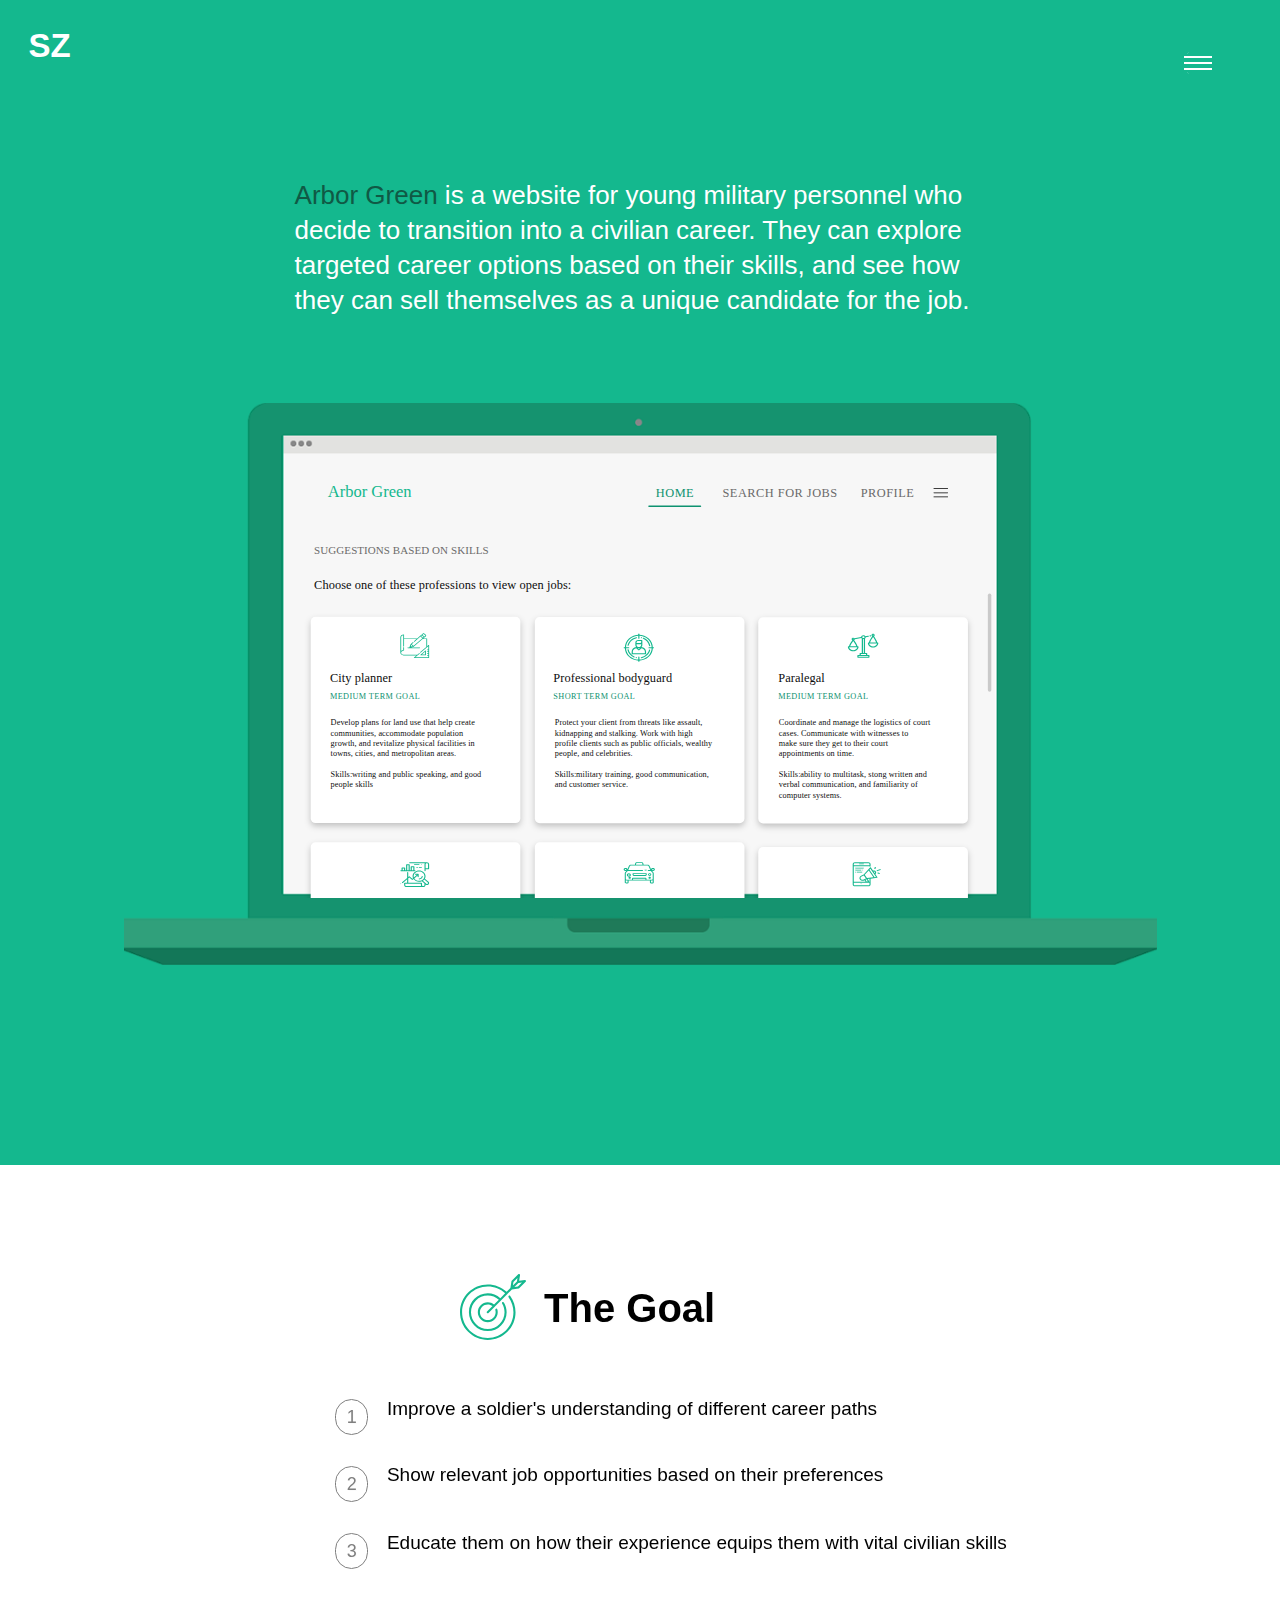
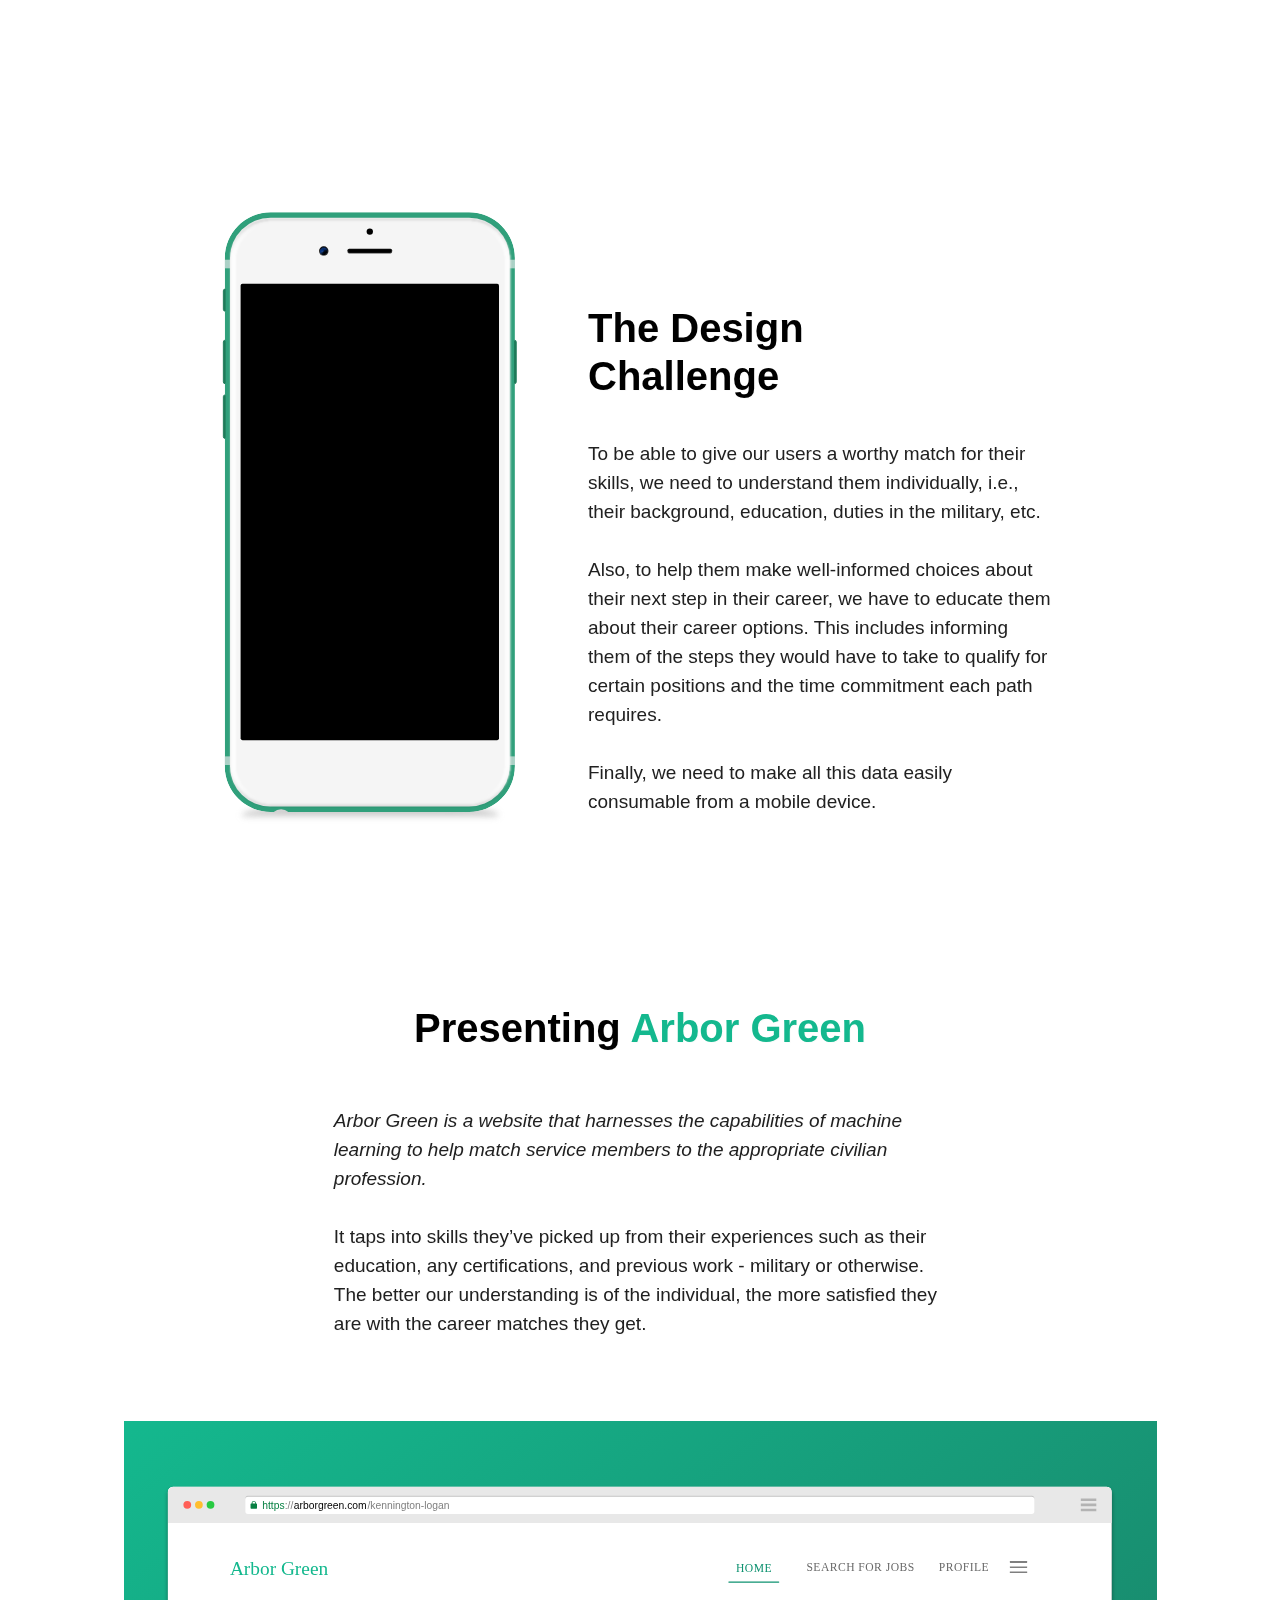
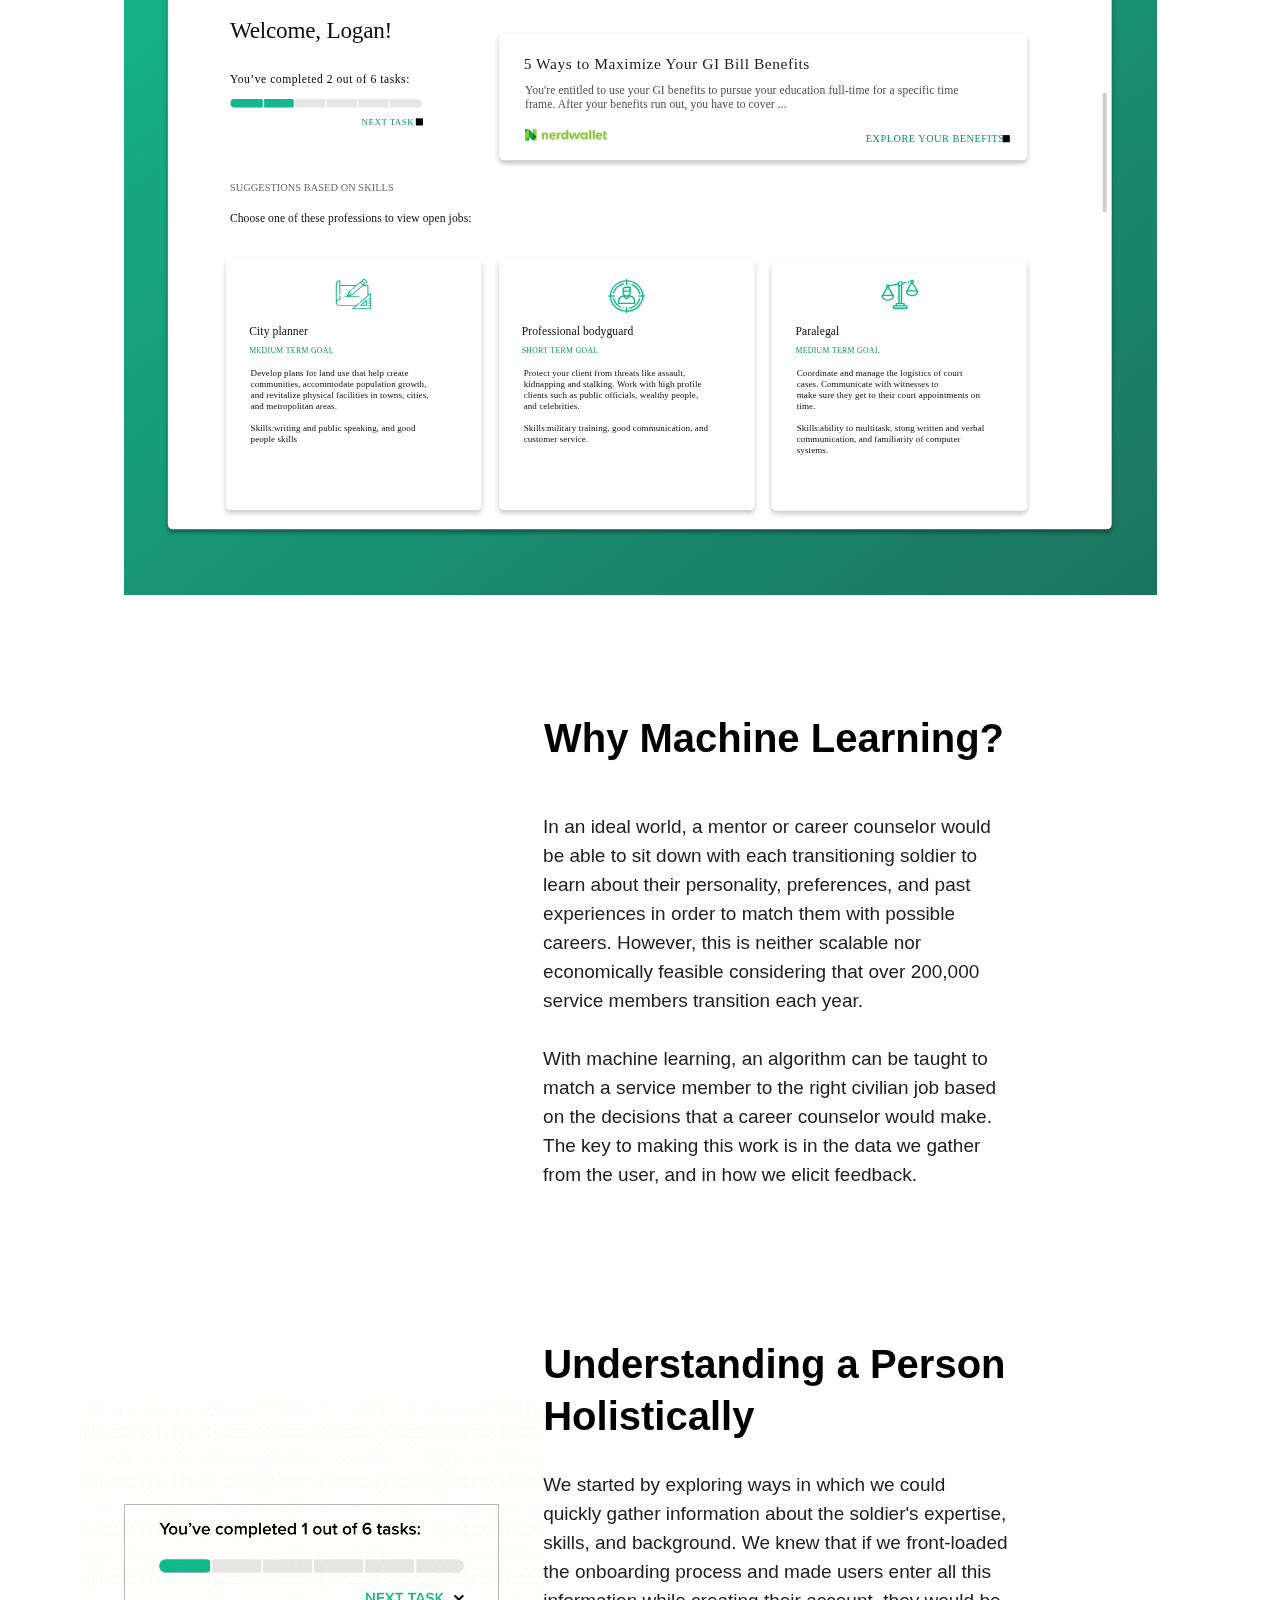
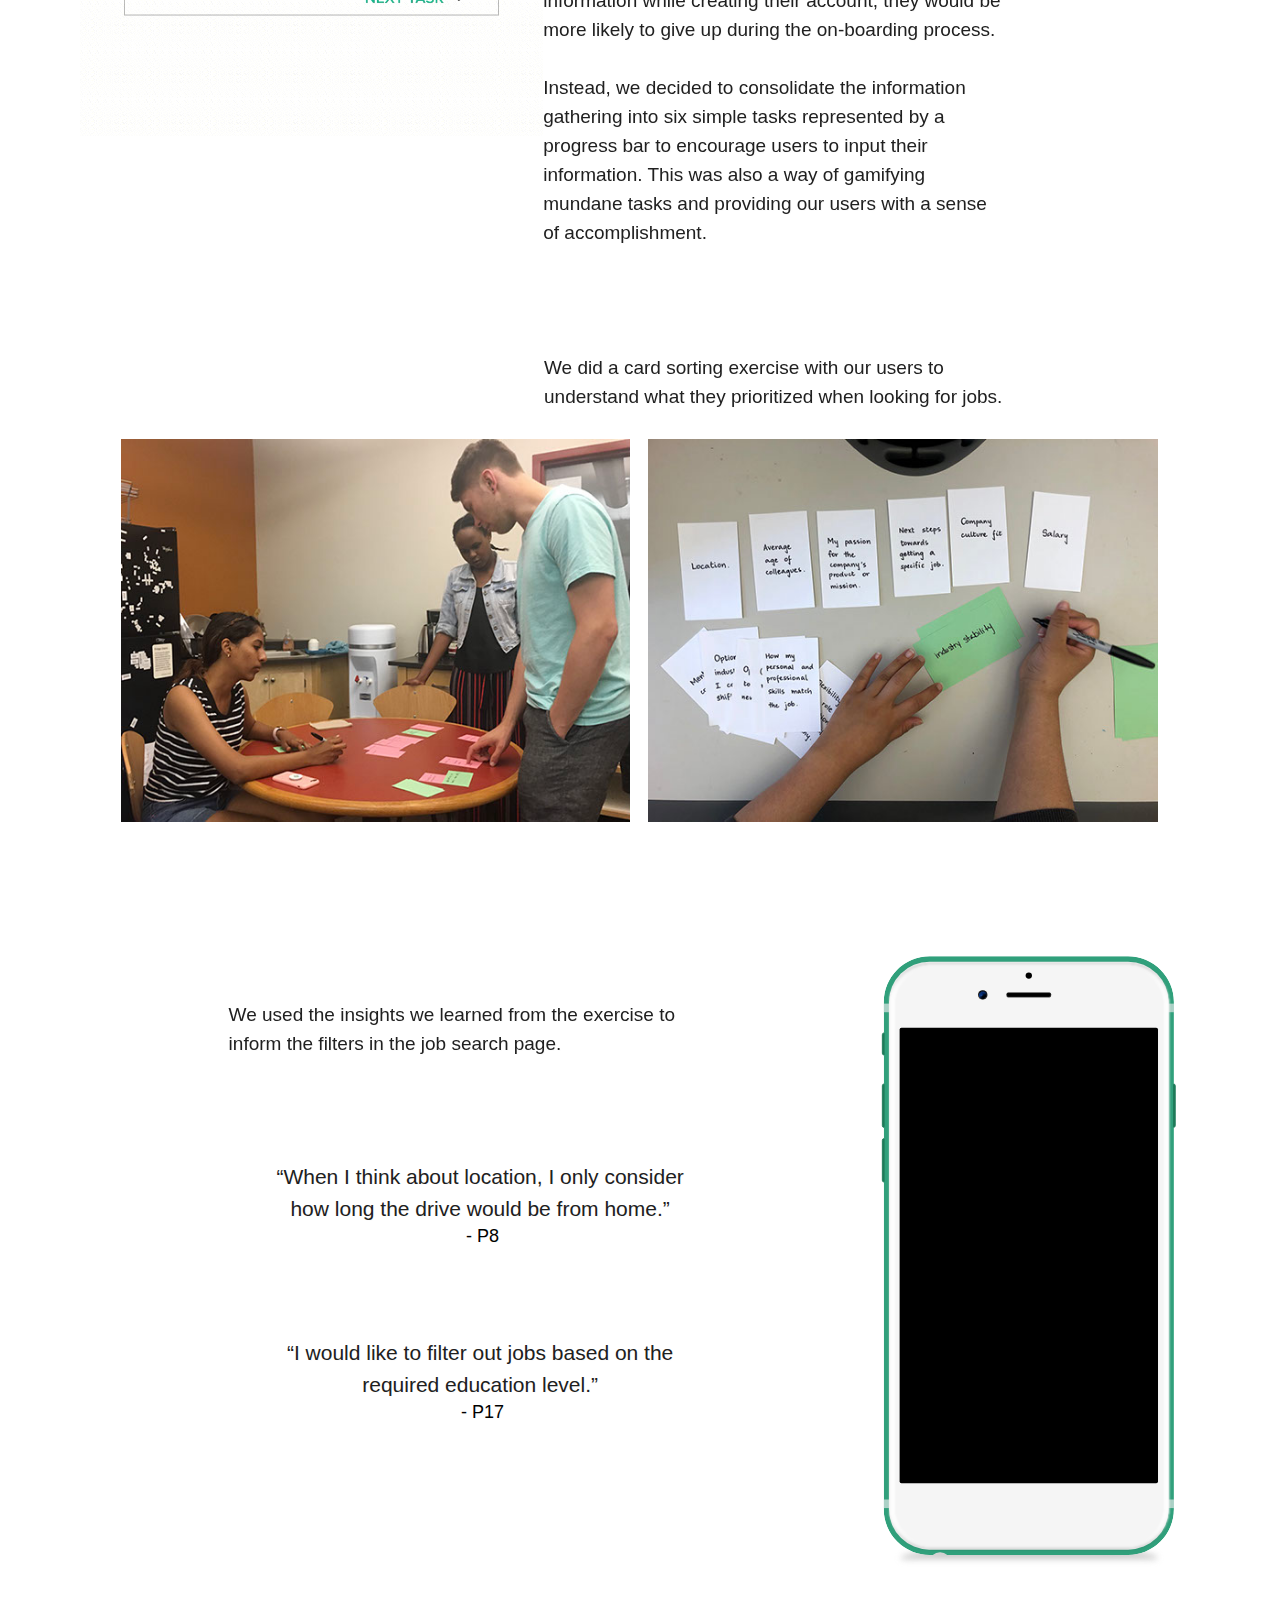
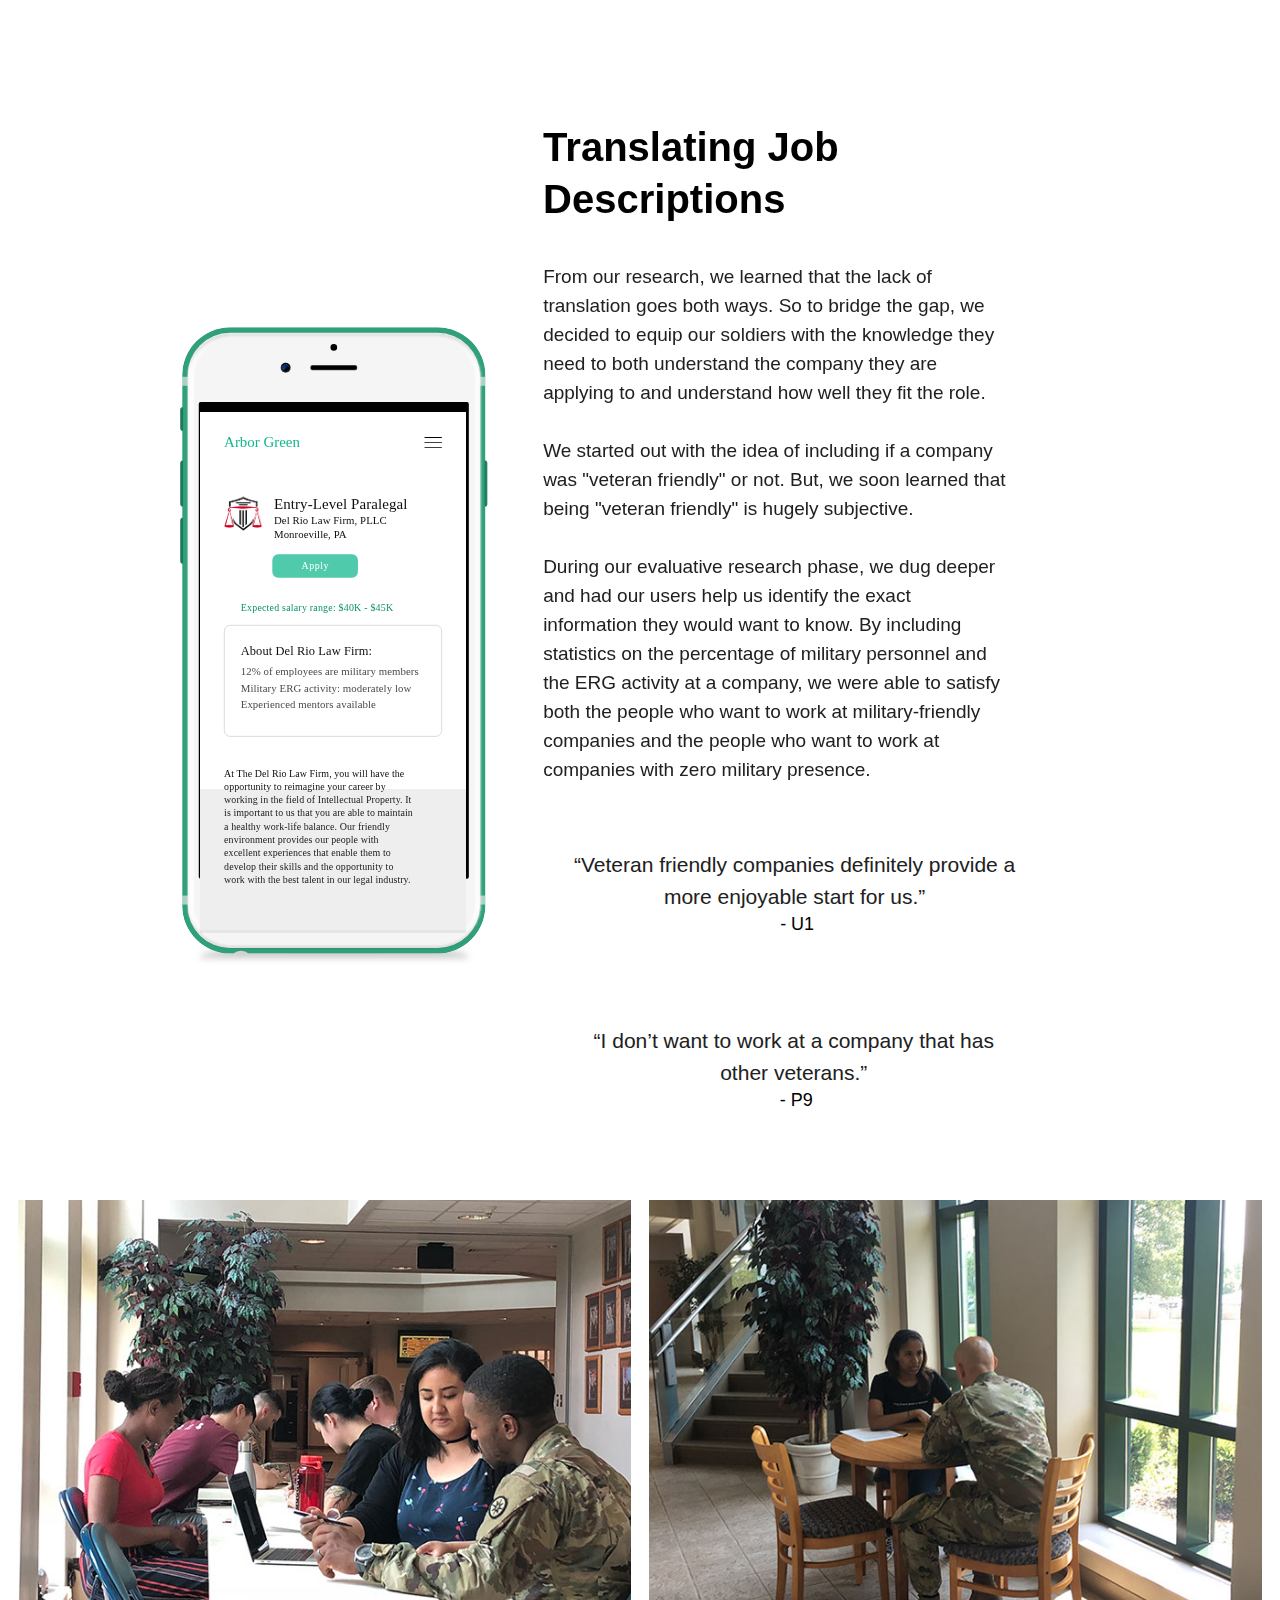
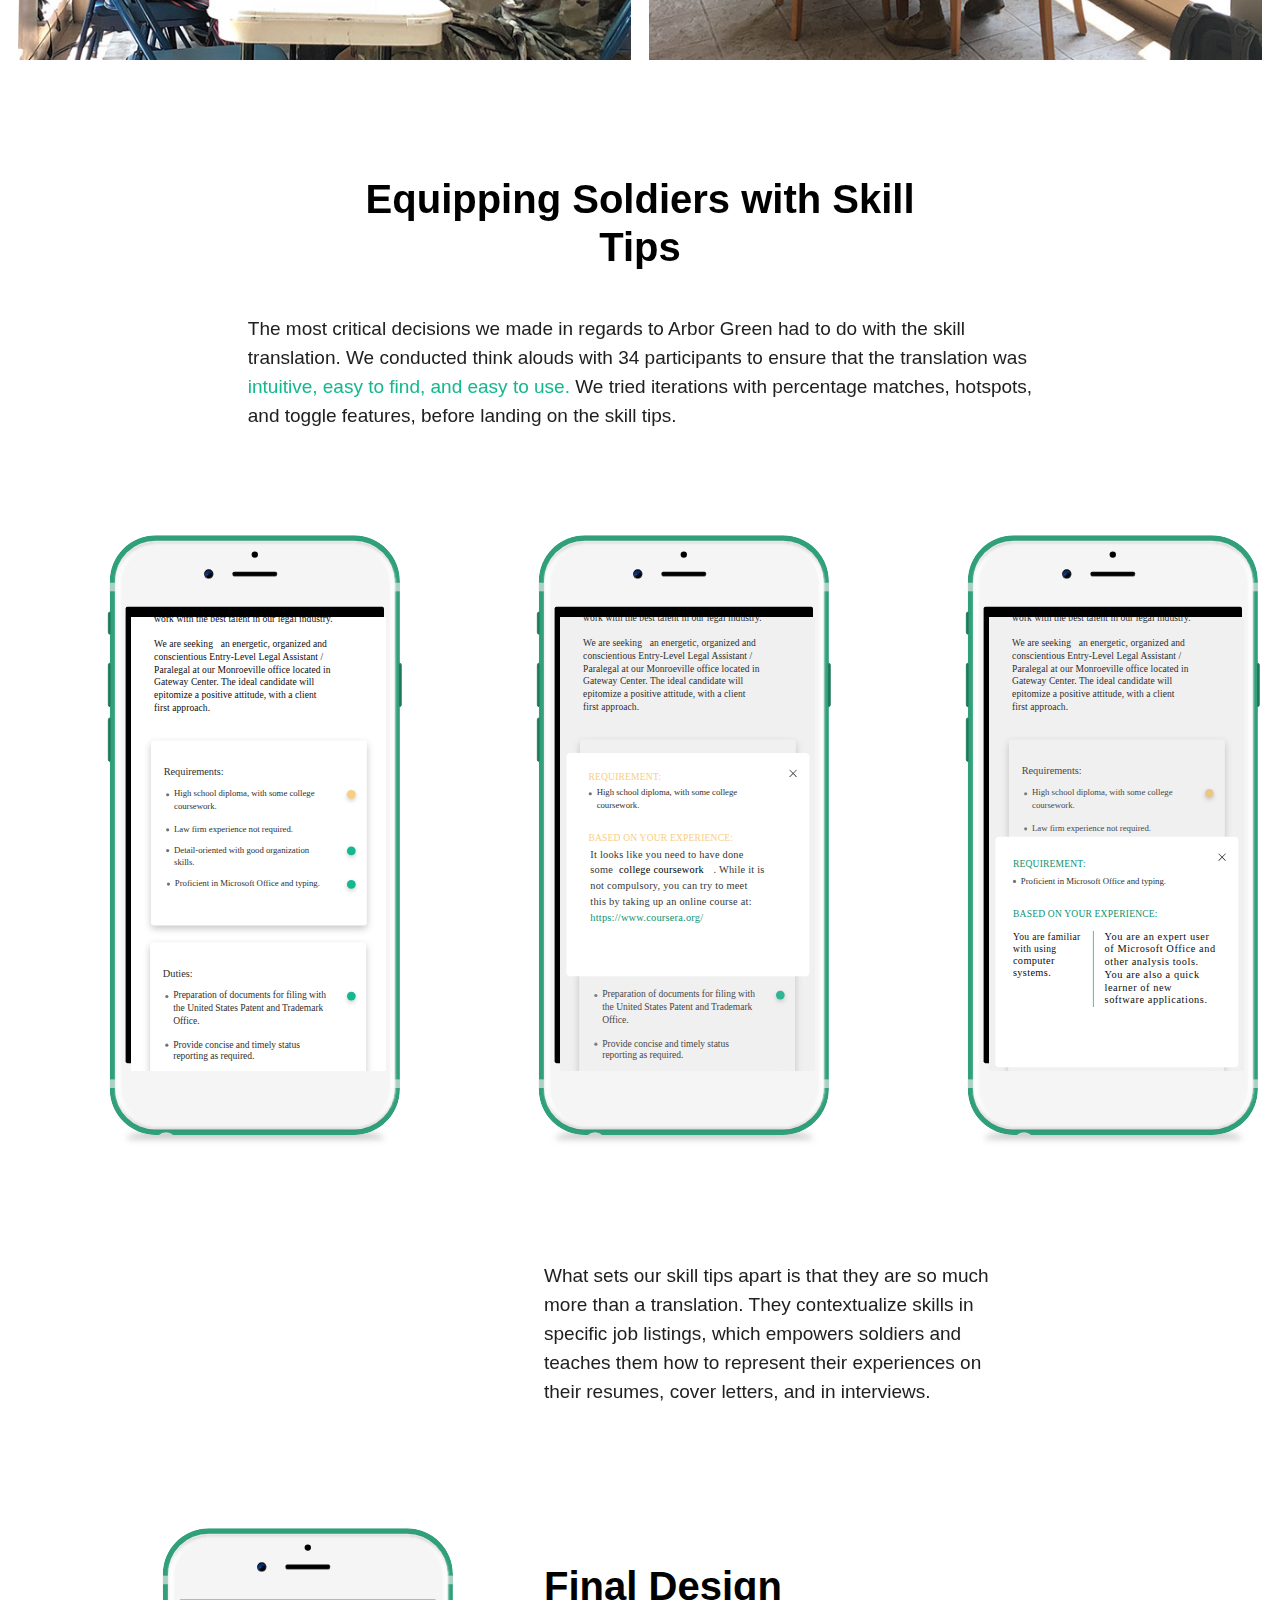
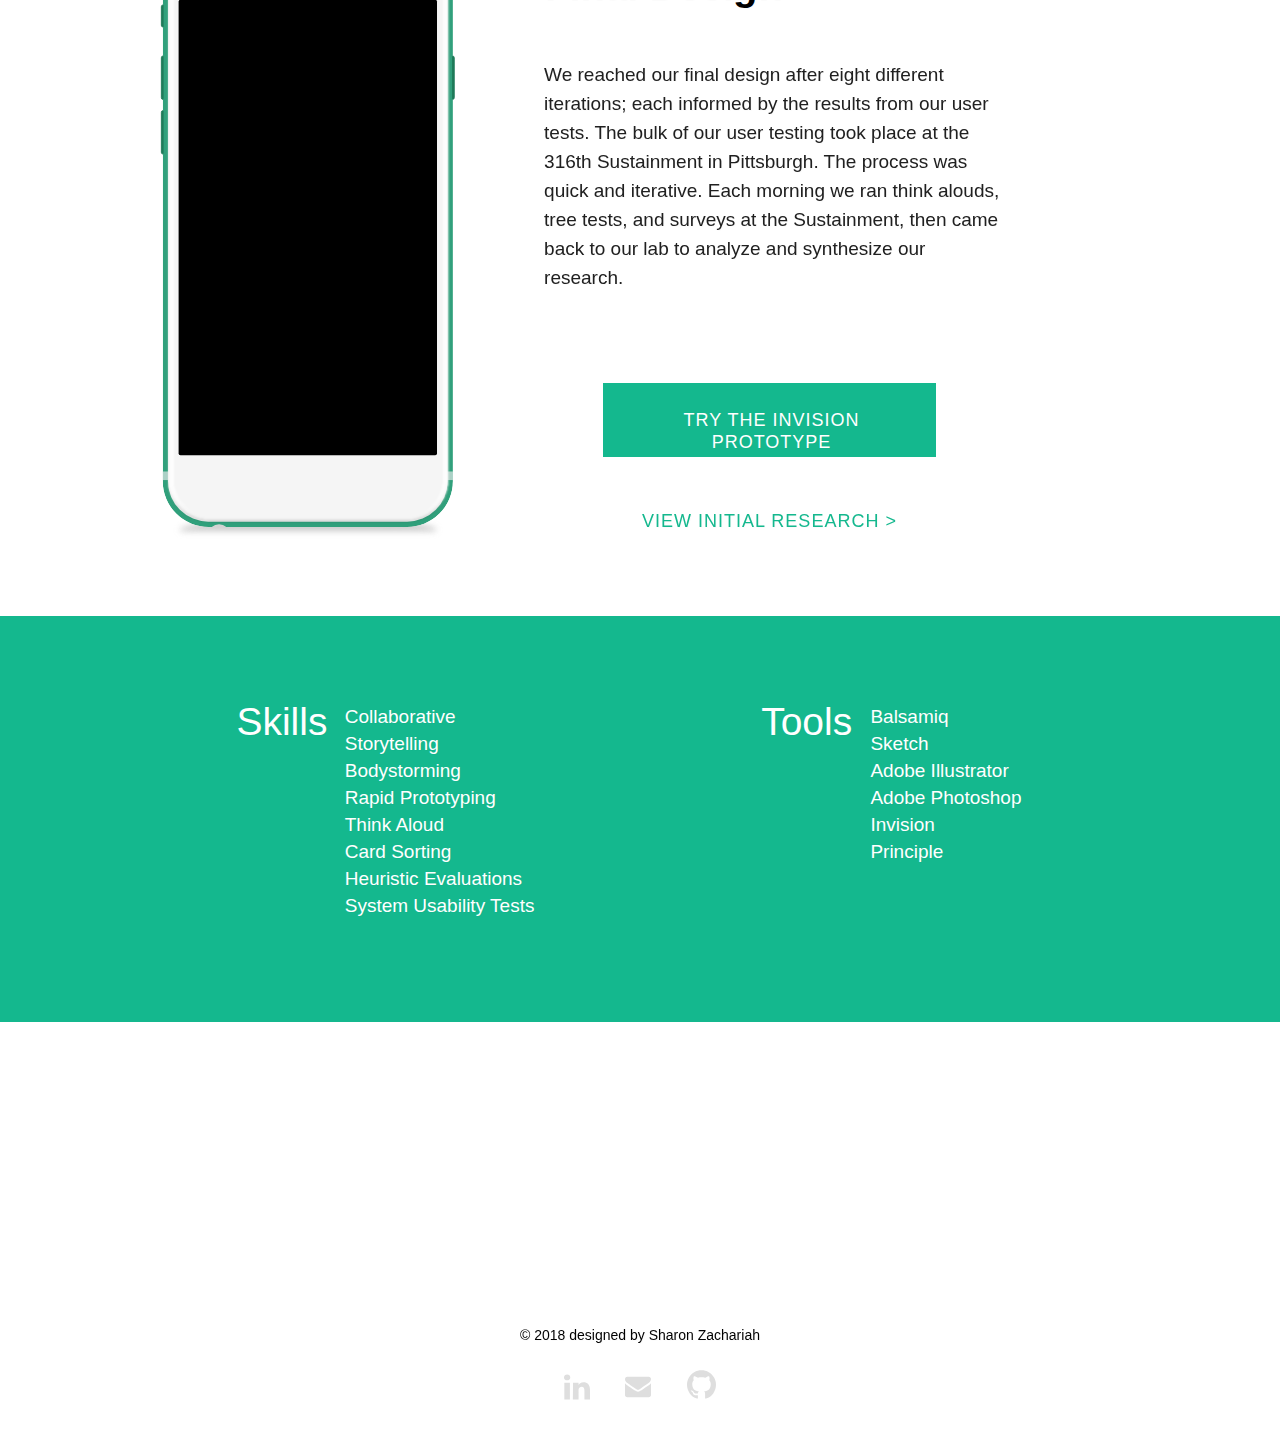
==== commit 678af107: "missing gif fixed" ====
--- a/arbor-green.html
+++ b/arbor-green.html
@@ -18,7 +18,7 @@
   <!-- CSS -->
   <link rel="stylesheet" type="text/css" href="css/site_global.css?crc=444006867"/>
   <link rel="stylesheet" type="text/css" href="css/master_white-header.css?crc=4249227924"/>
-  <link rel="stylesheet" type="text/css" href="css/arbor-green.css?crc=4251567996" id="pagesheet"/>
+  <link rel="stylesheet" type="text/css" href="css/arbor-green.css?crc=3877932558" id="pagesheet"/>
   <!-- IE-only CSS -->
   <!--[if lt IE 9]>
   <link rel="stylesheet" type="text/css" href="css/nomq_preview_master_white-header.css?crc=3824530138"/>
@@ -30,7 +30,7 @@
 </script>
   <!-- JS includes -->
   <script src="https://webfonts.creativecloud.com/sansita-one:n4:default.js" type="text/javascript"></script>
-  <script src="https://use.typekit.net/ik/[base64].js" type="text/javascript"></script>
+  <script src="https://use.typekit.net/ik/[base64].js" type="text/javascript"></script>
   <!-- Other scripts -->
   <script type="text/javascript">
    try {Typekit.load();} catch(e) {}
@@ -1253,7 +1253,7 @@
      <span class="browser_width colelem placeholder" data-placeholder-for="u34233-4-bw_content"><!-- placeholder node --></span>
      <div class="clearfix colelem temp_no_id" data-orig-id="pu34234"><!-- group -->
       <a class="nonblock nontext clip_frame grpelem temp_no_id" href="http://linkedin.com/in/zachariahsharon/" data-orig-id="u34234"><!-- svg --><img class="svg temp_no_id temp_no_img_src" data-orig-src="images/linkedin-logo.svg?crc=53867140" alt="" data-mu-svgfallback="images/linkedin-logo_poster_.png?crc=3994403120" data-heightwidthratio="1" data-image-width="32" data-image-height="32" data-orig-id="u34235" src="images/blank.gif?crc=4208392903"/></a>
-      <a class="nonblock nontext clip_frame grpelem temp_no_id" href="mailto:sharonzachariah83@gmail.com" data-orig-id="u34236"><!-- svg --><img class="svg svg_mar temp_no_id temp_no_img_src" data-orig-src="images/envelope.svg?crc=4008417060" onload="this.style.height=(this.offsetWidth*128/136)+'px'" alt="" data-heightwidthratio="0.9411764705882353" data-image-width="136" data-image-height="128" data-orig-id="u34237" src="images/blank.gif?crc=4208392903"/></a>
+      <a class="nonblock nontext clip_frame grpelem temp_no_id" href="mailto:sharonzachariah83@gmail.com" data-orig-id="u34236"><!-- svg --><img class="svg svg_mar temp_no_id temp_no_img_src" data-orig-src="images/envelope.svg?crc=4008417060" onload="this.style.height=(this.offsetWidth*2048/2176)+'px'" alt="" data-heightwidthratio="0.9411764705882353" data-image-width="2176" data-image-height="2048" data-orig-id="u34237" src="images/blank.gif?crc=4208392903"/></a>
       <span class="nonblock nontext clip_frame grpelem placeholder" data-placeholder-for="u34238_content"><!-- placeholder node --></span>
      </div>
     </div>
@@ -1528,7 +1528,7 @@
 
 //if(window.innerWidth > 480){
 $('.scroll2').attr('data-aos','fade-up');
-$('.scroll2').attr('data-aos-offset','-300');
+$('.scroll2').attr('data-aos-offset','-900');
 $('.scroll2').attr('data-aos-easing','ease');
 $('.scroll2').attr('data-aos-duration','400');
 $('.scroll2').attr('data-aos-delay','0');
--- a/css/arbor-green.css
+++ b/css/arbor-green.css
@@ -1 +1 @@
-.version.arbor_green{color:#0000FD;background-color:#69C77C;}.js body{visibility:hidden;}.js body.initialized{visibility:visible;}#page{margin-right:auto;filter:alpha(opacity=100);opacity:1;margin-left:auto;background-color:#FFFFFF;background-image:none;border-width:0px;z-index:1;width:100%;border-color:#000000;-ms-filter:"progid:DXImageTransform.Microsoft.Alpha(Opacity=100)";}.scroll3{background-color:#FFFFFF;border-color:#000000;border-width:0px;}#u28165{background-color:transparent;border-color:transparent;border-width:0px;z-index:15;min-height:54px;margin-right:-10000px;width:50px;position:relative;}#u28198{background-color:transparent;margin-right:-10000px;position:relative;border-width:0px;z-index:16;min-height:71px;width:70px;border-color:transparent;}#u28382{background-color:transparent;margin-right:-10000px;position:relative;border-width:0px;z-index:18;min-height:71px;width:70px;border-color:transparent;}#u28203{left:0%;background-color:transparent;margin-top:61px;position:relative;border-width:0px;z-index:17;min-height:71px;width:70px;border-color:transparent;}#u28834{background-color:transparent;position:relative;border-width:0px;z-index:27;min-height:105px;width:70px;border-color:transparent;}#u31305,#u32799{background-color:transparent;position:relative;border-width:0px;min-height:88px;width:70px;border-color:transparent;}#u27648{background-color:#14B88E;z-index:4;}#u17586-4{min-height:75px;position:relative;}#u36172{margin-right:-10000px;min-height:64px;position:relative;}#u27649-5{font-weight:500;line-height:35px;font-size:26px;z-index:5;min-height:114px;color:#FFFFFF;font-family:proxima-nova, sans-serif;position:relative;}#u27649{color:#105945;}#u28241{background-color:transparent;position:relative;border-width:0px;z-index:10;border-color:transparent;}#u27784{background-color:transparent;border-width:0px;z-index:11;margin-right:-10000px;width:100%;position:relative;}#u27848{background-color:transparent;border-width:0px;z-index:13;margin-right:-10000px;position:relative;}#u28154{display:block;z-index:14;}#pu27648,#u27648-bw{z-index:4;}#pu29344{left:0%;z-index:28;}#u29344{background-color:transparent;position:relative;margin-right:-10000px;z-index:28;}#u29340{display:block;z-index:29;}#u28542-4{margin-right:-10000px;line-height:48px;font-weight:600;font-size:40px;background-color:transparent;text-align:left;z-index:19;min-height:62px;position:relative;font-family:proxima-nova, sans-serif;}#u35161,#u35175,#u35189{left:0%;background-color:transparent;border-color:transparent;border-width:0px;position:relative;}#u28735,#u28732,#u28720{background-color:transparent;position:relative;border-width:0px;margin-right:-10000px;border-color:transparent;}#u28565-4,#u28580-4,#u28574-4{margin-right:-10000px;line-height:22px;font-size:18px;min-height:20px;color:#7F7F7F;text-align:center;position:relative;}#u28729-4,#u28726-4,#u28717-4{font-weight:400;line-height:29px;font-size:19px;position:relative;font-family:proxima-nova, sans-serif;margin-right:-10000px;}#u29490-4{font-weight:600;line-height:48px;font-family:proxima-nova, sans-serif;z-index:23;min-height:62px;text-align:left;font-size:40px;position:relative;}#u29494-10{font-weight:400;line-height:29px;font-family:proxima-nova, sans-serif;color:#202020;z-index:30;min-height:385px;font-size:19px;position:relative;}#u29921{left:0px;background-color:transparent;position:relative;border-width:0px;z-index:40;border-color:transparent;}#u29842{background-color:transparent;margin-right:-10000px;position:relative;width:100%;z-index:41;}#u29838{display:block;z-index:42;}#u29852{background-color:transparent;z-index:43;margin-right:-10000px;position:relative;}#u30113-5{left:0%;font-weight:600;line-height:48px;text-align:center;font-family:proxima-nova, sans-serif;z-index:45;min-height:62px;position:relative;font-size:40px;}#u30114-8{left:0%;font-weight:400;line-height:29px;font-size:19px;font-family:proxima-nova, sans-serif;min-height:275px;color:#202020;position:relative;}#u30114{font-style:italic;}#u30779{background-color:transparent;}#u31082-7{left:0%;font-weight:400;line-height:29px;font-size:19px;font-family:proxima-nova, sans-serif;min-height:385px;color:#202020;position:relative;}.scroll1,.showupslowly,.scroll2{background-color:transparent;border-color:#000000;border-width:0px;}#u31219-4{font-weight:600;line-height:52px;font-family:proxima-nova, sans-serif;position:relative;min-height:62px;text-align:left;font-size:40px;}#u31222-7{font-weight:400;line-height:29px;font-family:proxima-nova, sans-serif;min-height:385px;color:#202020;font-size:19px;position:relative;}#u31225{background-color:transparent;z-index:2;position:relative;}#u31695-4{left:0%;font-weight:400;line-height:29px;font-family:proxima-nova, sans-serif;background-color:transparent;font-size:19px;min-height:77px;color:#202020;position:relative;}#u32083-4{font-weight:400;line-height:29px;font-family:proxima-nova, sans-serif;background-color:transparent;font-size:19px;border-width:0px;min-height:83px;color:#202020;position:relative;}#u31965{background-color:transparent;margin-right:-10000px;position:relative;}#u32984-10{font-weight:400;line-height:29px;font-family:proxima-nova, sans-serif;position:relative;min-height:323px;color:#202020;font-size:19px;}#u33383{background-color:#7F7F7F;filter:alpha(opacity=13);opacity:0.13;-ms-filter:"progid:DXImageTransform.Microsoft.Alpha(Opacity=13)";margin-right:-10000px;width:100%;position:relative;}#u32173-6,#u33377-6{font-weight:400;position:relative;min-height:92px;width:450px;text-align:center;}#u32173-6:hover,#u33377-6:hover{padding-top:0px;background-color:transparent;margin-bottom:0px;padding-bottom:0px;min-height:92px;margin-right:0px;width:450px;}#u32177-6,#u33378-6{font-weight:400;position:relative;min-height:92px;width:439px;text-align:center;}#u32177-6:hover,#u33378-6:hover{padding-top:0px;background-color:transparent;margin-bottom:0px;padding-bottom:0px;min-height:92px;margin-right:0px;width:439px;}#u32173-2,#u32177-2,#u33377-2,#u33378-2{color:#202020;font-size:21px;font-family:sansita-one, sans-serif;line-height:32px;}#u32173-4,#u32177-4,#u33377-4,#u33378-4{line-height:22px;font-size:18px;font-family:proxima-nova, sans-serif;}#u29852_img,#u31225_img,#u31698_img,#u31965_img,#u33441_img{width:100%;}#u31718,#u31698,#u33441,#u33468{background-color:transparent;position:relative;}#u33389-4{left:0%;font-weight:600;line-height:48px;text-align:center;font-family:proxima-nova, sans-serif;min-height:62px;position:relative;font-size:40px;}#u33390-6{left:0%;font-weight:400;line-height:29px;font-size:19px;font-family:proxima-nova, sans-serif;min-height:150px;color:#202020;position:relative;}#u30113-2,#u33390-2{color:#14B88E;}#u31962,#u33409,#u33494,#u33581{background-color:transparent;border-color:transparent;border-width:0px;position:relative;}#u31963,#u33020,#u33053,#u33497,#u33584{background-color:transparent;margin-right:-10000px;position:relative;width:100%;}#u33406,#u33495,#u33582{background-color:#FFFFFF;margin-right:-10000px;position:relative;}#u33042,#u31964,#u33395,#u33056,#u33498,#u33648,#u33585,#u33705{display:block;}#u33716-4{left:0%;font-weight:400;line-height:29px;font-size:19px;font-family:proxima-nova, sans-serif;min-height:180px;color:#202020;position:relative;}#u33722-4{font-weight:600;line-height:48px;font-family:proxima-nova, sans-serif;position:relative;min-height:62px;text-align:left;font-size:40px;}#u33725-4{font-weight:400;line-height:29px;font-family:proxima-nova, sans-serif;color:#202020;min-height:180px;font-size:19px;position:relative;}#buttonu33794{background-color:#14B88E;margin-top:1px;border-color:#14B88E;border-width:2px;border-style:solid;margin-right:-10000px;position:relative;}#u33795-4{letter-spacing:1px;background-color:transparent;line-height:22px;text-align:center;font-family:proxima-nova, sans-serif;min-height:23px;color:#FFFFFF;font-size:18px;font-weight:500;}#pbuttonu33794:hover #u33795-4{padding-top:0px;margin-right:-10000px;padding-bottom:0px;min-height:23px;position:relative;}#pbuttonu33794.ButtonSelected #u33795-4{padding-top:0px;padding-bottom:0px;min-height:23px;}#pbuttonu33794.ButtonSelected #u33795-4 p{visibility:inherit;color:#FFFFFF;}#pbuttonu33794:hover #buttonu33794{left:0%;background-color:#FFFFFF;margin-top:0px;border-width:3px;border-style:solid;min-height:0px;margin-right:-10000px;position:relative;margin-left:0%;}#u33800-4{letter-spacing:1px;font-weight:500;line-height:22px;font-size:18px;background-color:transparent;text-align:center;min-height:23px;color:#14B88E;position:relative;font-family:proxima-nova, sans-serif;}#u33800-4:hover{padding-top:0px;margin-right:0px;margin-bottom:0px;padding-bottom:0px;min-height:23px;}#pbuttonu33794:hover #u33795-4 p,#u33800-4:hover p{visibility:inherit;color:#14B88E;}#u37906{background-color:#14B88E;}#u27648_align_to_page,#u37906_align_to_page{margin-right:auto;position:relative;margin-left:auto;}#u37906-bw{left:0px;margin-left:0px;}#u34233-4,#u34233-4-bw{min-height:17px;}#pbuttonu33794 #u33795-4,#u34234,#u34236,#u34238{margin-right:-10000px;position:relative;}.html{background-color:#FFFFFF;}body{position:relative;}@media (min-width: 1161px), print{#muse_css_mq{background-color:#FFFFFF;}#bp_infinity.active{display:block;}#page{min-height:11002px;padding-bottom:13px;max-width:1400px;}#u28382{margin-top:80px;left:-36.36%;}#ppu28198{z-index:0;padding-bottom:0px;margin-right:-10000px;margin-top:80px;width:10.08%;}#pu28198{z-index:16;width:100%;}#u28198{left:0%;margin-left:-262.42%;}#u28165{left:91px;margin-left:-370px;}#u28203{margin-left:-237.59%;}#pu28834{z-index:27;padding-bottom:0px;margin-right:-10000px;margin-top:1361px;width:12.86%;margin-left:-15.36%;}#u31305{z-index:82;margin-top:2733px;margin-left:61.12%;}#u32799{z-index:112;margin-top:1712px;margin-left:37.23%;}#pu27648{padding-bottom:0px;margin-right:-10000px;width:100%;}#u27648{min-height:1152px;padding-bottom:13px;}#pu17586-4{z-index:278;padding-bottom:0px;margin-right:-10000px;margin-top:26px;width:88.15%;margin-left:2.22%;}#u17586-4{z-index:278;width:10.3%;}#u27649-5{margin-top:77px;width:61.19%;margin-left:23.59%;}#u28241{margin-top:81px;width:91.58%;margin-left:8.43%;}#u27784_img{padding-top:0.35398230088495575%;padding-bottom:11.858407079646017%;width:100%;}#u27848{margin-top:62px;width:68.15%;left:16.02%;}#u28154{margin-left:-0.13%;margin-top:-4.1558441558441555%;margin-bottom:-28.7012987012987%;width:100%;}#u36172{z-index:292;width:65px;margin-top:31px;left:91.08%;}#u27648-bw{min-height:1152px;left:0px;margin-left:0px;}#pu29344{margin-top:109px;width:36.65%;margin-left:35.93%;}#u29344{width:14.04%;}#u28542-4{margin-top:10px;width:82.07%;left:17.94%;}#u35161{z-index:203;margin-top:48px;width:56.01%;margin-left:26.15%;}#u28735{z-index:204;width:100%;}#u28548{z-index:205;border-style:solid;border-width:1px;border-color:#7F7F7F;border-radius:30px;padding-bottom:6px;position:relative;margin-right:-10000px;margin-top:5px;width:4.34%;}#u28565-4{z-index:206;margin-top:6px;width:44.12%;left:29.42%;}#u28729-4{z-index:210;width:92.73%;left:7.28%;}#u35175{z-index:214;margin-top:25px;width:56.01%;margin-left:26.15%;}#u28732{z-index:215;width:100%;}#u28562{z-index:216;border-style:solid;border-width:1px;border-color:#7F7F7F;border-radius:30px;padding-bottom:6px;position:relative;margin-right:-10000px;margin-top:6px;width:4.34%;}#u28580-4{z-index:217;margin-top:6px;width:44.12%;left:29.42%;}#u28726-4{z-index:221;width:92.73%;left:7.28%;}#u35189{z-index:225;margin-top:26px;width:56.01%;margin-left:26.15%;}#u28720{z-index:226;width:100%;}#u28551{z-index:227;border-style:solid;border-width:1px;border-color:#7F7F7F;border-radius:30px;padding-bottom:6px;position:relative;margin-right:-10000px;margin-top:5px;width:4.34%;}#u28574-4{z-index:228;margin-top:6px;width:44.12%;left:29.42%;}#u28717-4{z-index:232;width:92.73%;left:7.28%;}#pu29921{z-index:40;margin-top:215px;width:68.15%;}#u29921{margin-right:-10000px;width:39.63%;margin-left:197px;}#u29852{margin-top:110px;left:49px;width:73.81%;}#pu29490-4{z-index:23;margin-right:-10000px;margin-top:120px;width:53.25%;left:0%;margin-left:67.41%;}#u29490-4{width:82.88%;}#u29494-10{margin-top:39px;width:100%;}#u30113-5{margin-top:155px;width:36.29%;margin-left:31.86%;}#u30114-8{z-index:58;margin-top:40px;width:47.86%;margin-left:26.08%;}#u30779{z-index:66;margin-top:40px;position:relative;width:80.72%;left:0%;margin-left:9.65%;}#u33042{z-index:67;width:100%;}#u31079-4{z-index:50;min-height:62px;line-height:48px;text-align:left;font-size:40px;font-family:proxima-nova, sans-serif;font-weight:600;margin-top:119px;position:relative;width:36.29%;left:0%;margin-left:42.5%;}#u31082-7{z-index:68;margin-top:36px;width:36.29%;margin-left:42.43%;}#pu31225{z-index:2;margin-top:141px;width:72.5%;left:0%;margin-left:6.22%;}#u31225{margin-right:-10000px;margin-top:60px;width:49.96%;}#pu31219-4{z-index:54;padding-bottom:0px;margin-right:-10000px;width:50.05%;margin-left:49.96%;}#u31219-4{z-index:54;width:100%;}#u31222-7{z-index:75;margin-top:28px;width:100%;}#u31695-4{z-index:83;margin-top:98px;width:36.29%;margin-left:42.5%;}#pu31718{z-index:89;margin-top:9px;width:81.08%;left:0%;margin-left:9.43%;}#u31718{z-index:89;margin-right:-10000px;width:49.08%;}#u31718_img{width:100.18%;}#u31698{z-index:87;margin-right:-10000px;width:49.08%;left:50.84%;}#ppu32083-4{z-index:0;margin-top:106px;width:70.29%;}#pu32083-4{z-index:96;margin-right:-10000px;margin-top:72px;width:51.63%;left:0%;margin-left:25.41%;}#u32083-4{z-index:96;width:100%;}#u32173-6{z-index:100;margin-top:78px;margin-left:5.71%;}#u32173-6:hover{margin-top:78px;margin-left:5.71%;}#u32177-6{z-index:106;margin-top:84px;margin-left:6.89%;}#u32177-6:hover{margin-top:84px;margin-left:6.89%;}#u31962{z-index:91;margin-right:-10000px;width:38.42%;left:606px;margin-left:250px;}#u31963{z-index:92;}#u31964{z-index:93;width:100%;}#u31965{z-index:94;margin-top:110px;left:49px;width:73.81%;}#u32983-4{z-index:113;min-height:62px;line-height:52px;text-align:left;font-size:40px;font-family:proxima-nova, sans-serif;font-weight:600;margin-top:129px;position:relative;width:36.29%;left:0%;margin-left:42.43%;}#pu33409{z-index:153;margin-top:37px;width:66.79%;left:0%;margin-left:11.93%;}#u33409{z-index:153;margin-right:-10000px;margin-top:50px;width:42.36%;}#u33020{z-index:154;}#u33395{z-index:155;margin-top:-4.040404040404041%;margin-bottom:-3.787878787878788%;width:100%;}#u33406{z-index:156;margin-top:100px;width:73.49%;left:13.14%;}#u33053{z-index:157;margin-top:-1px;}#u33056{z-index:158;margin-top:-16.151202749140893%;margin-bottom:-293.127147766323%;width:100%;}#u33383{z-index:159;height:144px;margin-bottom:-3px;margin-top:377px;}#pu32984-10{z-index:117;margin-right:-10000px;width:54.34%;margin-left:45.67%;}#u32984-10{z-index:117;width:100%;}#u33377-6{z-index:127;margin-top:65px;margin-left:5.71%;}#u33377-6:hover{margin-top:65px;margin-left:5.71%;}#u33378-6{z-index:133;margin-top:84px;margin-left:6.7%;}#u33378-6:hover{margin-top:84px;margin-left:6.7%;}#pu33441{z-index:160;margin-top:83px;width:97.15%;left:0%;margin-left:1.43%;}#u33441{z-index:160;margin-right:-10000px;width:49.27%;}#u33468{z-index:162;margin-right:-10000px;width:49.27%;left:50.74%;}#u33389-4{z-index:139;margin-top:115px;width:46.15%;margin-left:26.93%;}#u33390-6{z-index:147;margin-top:43px;width:61.29%;margin-left:19.36%;}#pu33494{z-index:164;margin-top:43px;width:88.29%;left:0px;margin-left:82px;}#u33494{z-index:164;margin-right:-10000px;width:30.59%;}#u33497{z-index:165;}#u33498{z-index:166;width:100%;}#u33495{z-index:167;margin-top:110px;left:49px;width:73.81%;}#u33648{z-index:168;margin-top:-191.7562724014337%;margin-bottom:-117.92114695340501%;width:100%;}#u33602{z-index:174;border-width:0px;border-color:transparent;background-color:transparent;position:relative;margin-right:-10000px;left:429px;width:30.59%;}#u33603{z-index:175;background-color:transparent;position:relative;margin-right:-10000px;width:100%;}#u33604{z-index:176;display:block;width:100%;}#u33605{z-index:177;background-color:#FFFFFF;position:relative;margin-right:-10000px;margin-top:110px;left:49px;width:73.81%;}#u33659{z-index:178;display:block;margin-top:-192.11469534050178%;margin-bottom:-117.56272401433692%;width:100%;}#u33581{z-index:169;margin-right:-10000px;left:858px;width:30.59%;}#u33584{z-index:170;}#u33585{z-index:171;width:100%;}#u33582{z-index:172;margin-top:110px;left:49px;width:73.81%;}#u33705{z-index:173;margin-top:-192.11469534050178%;margin-bottom:-117.56272401433692%;width:100%;}#u33716-4{z-index:179;margin-top:89px;width:36.29%;margin-left:42.5%;}#pu33728{z-index:187;margin-top:59px;width:69.15%;}#u33728{z-index:187;border-width:0px;border-color:transparent;background-color:transparent;position:relative;margin-right:-10000px;width:39.05%;left:0px;margin-left:135px;}#u33729{z-index:188;background-color:transparent;position:relative;margin-right:-10000px;width:100%;}#u33730{z-index:189;display:block;width:100%;}#u33731{z-index:190;background-color:transparent;position:relative;margin-right:-10000px;margin-top:110px;left:49px;width:73.81%;}#u29340,#u29838,#u33468_img,#u33731_img{width:100%;}#pu33722-4{z-index:143;padding-bottom:0px;margin-right:-10000px;margin-top:62px;width:52.48%;left:0%;margin-left:61.47%;}#u33722-4{z-index:143;width:72.45%;}#u33725-4{z-index:183;margin-top:36px;width:100%;}#pbuttonu33794{z-index:193;margin-top:90px;width:72.05%;margin-left:12.41%;}#buttonu33794{z-index:193;height:70px;width:98.37%;margin-left:0.28%;}#pbuttonu33794:hover #buttonu33794{height:70px;width:98.37%;}#u33795-4{z-index:194;width:83.62%;}#pbuttonu33794:hover #u33795-4{margin-top:24px;width:83.62%;left:8.89%;}#pbuttonu33794.ButtonSelected #u33795-4{width:83.62%;}#pbuttonu33794 #u33795-4{margin-top:24px;left:8.89%;}#u33800-4{z-index:199;margin-top:53px;width:59.26%;margin-left:18.9%;}#u33800-4:hover{margin-top:53px;width:59.26%;margin-left:18.9%;}#u37906{z-index:236;min-height:297px;padding-bottom:86px;}#u27648_align_to_page,#u37906_align_to_page{max-width:1400px;}#u37907-4{z-index:237;min-height:87px;background-color:transparent;line-height:47px;color:#FFFFFF;text-align:right;font-size:39px;font-family:proxima-nova, sans-serif;font-weight:500;position:relative;margin-right:-10000px;margin-top:82px;width:9.93%;left:15.65%;}#u37908-17{z-index:241;min-height:210px;background-color:transparent;position:relative;margin-right:-10000px;margin-top:87px;width:15.08%;left:26.93%;}#u37909-4{z-index:258;min-height:87px;background-color:transparent;line-height:47px;color:#FFFFFF;text-align:right;font-size:39px;font-family:proxima-nova, sans-serif;font-weight:500;position:relative;margin-right:-10000px;margin-top:82px;width:9.72%;left:56.86%;}#u37910-16{z-index:262;min-height:210px;background-color:transparent;position:relative;margin-right:-10000px;margin-top:87px;width:15.08%;left:68%;}#u37908-2,#u37908-4,#u37908-6,#u37908-8,#u37908-10,#u37908-12,#u37908-14,#u37910-2,#u37910-4,#u37910-6,#u37910-8,#u37910-10,#u37910-12,#u37910-13{font-size:19px;line-height:27px;color:#FFFFFF;font-family:proxima-nova, sans-serif;font-weight:400;}#u37906-bw{z-index:236;min-height:297px;margin-top:52px;}.css_verticalspacer .verticalspacer{height:calc(100vh - 11021px);}#pu34233-4{z-index:282;padding-bottom:0px;margin-right:-10000px;width:100%;}#u34233-4,#u34233-4-bw{z-index:282;}#pu34234{z-index:286;margin-top:26px;width:11.86%;margin-left:44.08%;}#u34234{z-index:286;margin-top:4px;width:16.87%;}#u34235{z-index:287;width:100%;}#u34236{z-index:288;margin-top:4px;width:16.87%;left:40.37%;}#u34237{z-index:289;width:100%;}#u34238{z-index:290;width:19.28%;left:80.73%;}#u34239{z-index:291;width:100%;}body{padding-bottom:39px;}.verticalspacer{min-height:33px;}}@media (min-width: 961px) and (max-width: 1160px){#muse_css_mq{background-color:#000488;}#bp_1160.active{display:block;}#page{min-height:10999px;padding-bottom:16px;max-width:1160px;}#u28382{margin-top:80px;left:-36.38%;}#ppu28165{z-index:0;padding-bottom:0px;margin-right:-10000px;margin-top:80px;width:8.54%;}#pu28165{z-index:15;width:78.79%;}#u28165{left:28px;margin-left:-306px;}#u28198{left:0%;margin-left:-392.31%;}#u28203{margin-left:-279.8%;}#pu28834{z-index:27;padding-bottom:0px;margin-right:-10000px;margin-top:1361px;width:13.88%;margin-left:-15.35%;}#u31305{z-index:82;margin-top:2733px;margin-left:56.53%;}#u32799{z-index:112;margin-top:1712px;margin-left:34.17%;}#ppu27648{z-index:0;margin-right:-10000px;width:108.02%;}#pu27648{width:0.01px;left:0px;margin-left:0px;}#u27648{min-height:1164.6597569209994px;padding-bottom:0px;}#u27648_align_to_page{max-width:1160px;padding-top:37px;padding-bottom:107px;}#pu17586-4{z-index:278;position:relative;width:100%;}#u17586-4{z-index:278;margin-right:-10000px;margin-top:3px;width:6.04%;left:5.78%;}#u36172{z-index:292;width:64px;left:88.45%;}#u27649-5{margin-top:62px;width:53.97%;left:23.02%;}#u28241{margin-top:81px;width:80.69%;left:9.66%;}#u27784_img{padding-top:0.42722001830942935%;padding-bottom:11.748550503509307%;width:100.11%;}#u27848{margin-top:62px;width:68.17%;left:16.03%;}#u28154{margin-left:-0.16%;margin-top:-4.075235109717868%;margin-bottom:-28.683385579937305%;width:100%;}#u27648-bw{min-height:1164.6597569209994px;}#u34233-4{z-index:282;}#u34233-4-bw{z-index:282;margin-top:589px;}#pu29344{margin-top:109px;width:33.92%;margin-left:33.29%;}#u29344{width:14.12%;}#u28542-4{margin-top:10px;width:82.12%;left:17.89%;}#u35161{z-index:203;margin-top:48px;width:51.88%;margin-left:24.19%;}#u28735{z-index:204;width:100%;}#u28548{z-index:205;border-style:solid;border-width:1px;border-color:#7F7F7F;border-radius:30px;padding-bottom:6px;position:relative;margin-right:-10000px;margin-top:5px;width:4.31%;}#u28565-4{z-index:206;margin-top:6px;width:42.86%;left:28.58%;}#u28729-4{z-index:210;width:92.62%;left:7.24%;}#u35175{z-index:214;margin-top:25px;width:51.88%;margin-left:24.19%;}#u28732{z-index:215;width:100%;}#u28562{z-index:216;border-style:solid;border-width:1px;border-color:#7F7F7F;border-radius:30px;padding-bottom:6px;position:relative;margin-right:-10000px;margin-top:6px;width:4.31%;}#u28580-4{z-index:217;margin-top:6px;width:42.86%;left:28.58%;}#u28726-4{z-index:221;width:92.62%;left:7.24%;}#u35189{z-index:225;margin-top:26px;width:51.88%;margin-left:24.19%;}#u28720{z-index:226;width:100%;}#u28551{z-index:227;border-style:solid;border-width:1px;border-color:#7F7F7F;border-radius:30px;padding-bottom:6px;position:relative;margin-right:-10000px;margin-top:5px;width:4.31%;}#u28574-4{z-index:228;margin-top:6px;width:42.86%;left:28.58%;}#u28717-4{z-index:232;width:92.62%;left:7.24%;}#pu29921{z-index:40;margin-top:215px;width:60.34%;}#u29921{margin-right:-10000px;width:41.41%;margin-left:197px;}#u29852{margin-top:110px;left:49px;width:73.81%;}#pu29490-4{z-index:23;margin-right:-10000px;margin-top:120px;width:55.69%;left:0%;margin-left:70.38%;}#u29490-4{width:82.9%;}#u29494-10{margin-top:39px;width:100%;}#u30113-5{margin-top:154px;width:33.6%;margin-left:29.53%;}#u30114-8{z-index:58;margin-top:41px;width:44.3%;margin-left:24.19%;}#u30779{z-index:66;margin-top:40px;position:relative;width:74.71%;left:0%;margin-left:8.94%;}#u33042{z-index:67;width:100%;}#u31079-4{z-index:50;min-height:62px;line-height:48px;text-align:left;font-size:40px;font-family:proxima-nova, sans-serif;font-weight:600;margin-top:119px;position:relative;width:33.6%;left:0%;margin-left:39.35%;}#u31082-7{z-index:68;margin-top:36px;width:33.6%;margin-left:39.35%;}#pu31225{z-index:2;margin-top:142px;width:67.12%;left:0%;margin-left:5.75%;}#u31225{margin-right:-10000px;margin-top:59px;width:49.95%;}#pu31219-4{z-index:54;padding-bottom:0px;margin-right:-10000px;width:50.06%;margin-left:49.95%;}#u31219-4{z-index:54;width:100%;}#u31222-7{z-index:75;margin-top:28px;width:100%;}#u31695-4{z-index:83;margin-top:98px;width:33.6%;margin-left:39.35%;}#pu31718{z-index:89;margin-top:8px;width:75.02%;left:0%;margin-left:8.78%;}#u31718{z-index:89;margin-right:-10000px;width:49.15%;}#u31698{z-index:87;margin-right:-10000px;width:49.15%;left:50.86%;}#ppu32083-4{z-index:0;margin-top:106px;width:76.78%;}#pu32083-4{z-index:96;margin-right:-10000px;margin-top:73px;width:49.28%;left:0%;margin-left:21.52%;}#u32083-4{z-index:96;width:88.82%;}#u32173-6{z-index:100;margin-top:78px;margin-left:5.07%;}#u32173-6:hover{margin-top:78px;margin-left:5.07%;}#u32177-6{z-index:106;margin-top:84px;margin-left:6.12%;}#u32177-6:hover{margin-top:84px;margin-left:6.12%;}#u31962{z-index:91;margin-right:-10000px;width:32.54%;left:649px;margin-left:207px;}#u31963{z-index:92;}#u31964{z-index:93;width:100%;}#u31965{z-index:94;margin-top:110px;left:49px;width:73.81%;}#u32983-4{z-index:113;min-height:62px;line-height:52px;text-align:left;font-size:40px;font-family:proxima-nova, sans-serif;font-weight:600;margin-top:129px;position:relative;width:33.6%;left:0%;margin-left:39.35%;}#pu33409{z-index:153;margin-top:37px;width:61.86%;left:0%;margin-left:11.02%;}#u33409{z-index:153;margin-right:-10000px;margin-top:50px;width:42.33%;}#u33020{z-index:154;}#u33395{z-index:155;margin-top:-3.9634146341463414%;margin-bottom:-3.9634146341463414%;width:100%;}#u33406{z-index:156;margin-top:100px;width:73.48%;left:13.11%;}#u33053{z-index:157;margin-top:-1px;}#u33056{z-index:158;margin-top:-16.182572614107883%;margin-bottom:-293.3609958506224%;width:100%;}#u33383{z-index:159;height:144px;margin-bottom:-3px;margin-top:377px;}#u32984-10{z-index:117;margin-right:-10000px;width:54.33%;left:45.68%;}#u33377-6{z-index:127;margin-top:6px;left:0%;margin-left:41.19%;}#u33377-6:hover{margin-top:6px;margin-left:41.19%;}#u33378-6{z-index:133;margin-top:83px;left:0%;margin-left:41.59%;}#u33378-6:hover{margin-top:83px;margin-left:41.59%;}#pu33441{z-index:160;margin-top:84px;width:89.95%;left:0%;margin-left:1.36%;}#u33441{z-index:160;margin-right:-10000px;width:49.25%;}#u33468{z-index:162;margin-right:-10000px;width:49.25%;left:50.76%;}#u33468_img{width:100.19%;}#u33389-4{z-index:139;margin-top:116px;width:42.7%;margin-left:24.91%;}#u33390-6{z-index:147;margin-top:43px;width:56.75%;margin-left:17.96%;}#pu33494{z-index:164;margin-top:43px;width:93.46%;left:0px;margin-left:82px;}#u33494{z-index:164;margin-right:-10000px;width:26.73%;}#u33497{z-index:165;}#u33498{z-index:166;width:100%;}#u33495{z-index:167;margin-top:110px;left:49px;width:73.81%;}#u33648{z-index:168;margin-top:-191.77489177489178%;margin-bottom:-118.18181818181819%;width:100%;}#u33602{z-index:174;border-width:0px;border-color:transparent;background-color:transparent;position:relative;margin-right:-10000px;left:429px;width:26.73%;}#u33603{z-index:175;background-color:transparent;position:relative;margin-right:-10000px;width:100%;}#u33604{z-index:176;display:block;width:100%;}#u33605{z-index:177;background-color:#FFFFFF;position:relative;margin-right:-10000px;margin-top:110px;left:49px;width:73.81%;}#u33659{z-index:178;display:block;margin-top:-192.2077922077922%;margin-bottom:-117.74891774891776%;width:100%;}#u33581{z-index:169;margin-right:-10000px;left:858px;width:26.73%;}#u33584{z-index:170;}#u33585{z-index:171;width:100%;}#u33582{z-index:172;margin-top:110px;left:49px;width:73.81%;}#u33705{z-index:173;margin-top:-192.2077922077922%;margin-bottom:-117.74891774891776%;width:100%;}#u33716-4{z-index:179;margin-top:89px;width:33.6%;margin-left:39.35%;}#pu33728{z-index:187;margin-top:59px;width:62.18%;}#u33728{z-index:187;border-width:0px;border-color:transparent;background-color:transparent;position:relative;margin-right:-10000px;width:40.18%;left:0px;margin-left:135px;}#u33729{z-index:188;background-color:transparent;position:relative;margin-right:-10000px;width:100%;}#u33730{z-index:189;display:block;width:100%;}#u33731{z-index:190;background-color:transparent;position:relative;margin-right:-10000px;margin-top:110px;left:49px;width:73.81%;}#u29340,#u29838,#u31718_img,#u33731_img{width:100%;}#pu33722-4{z-index:143;padding-bottom:0px;margin-right:-10000px;margin-top:61px;width:54.05%;left:0%;margin-left:63.29%;}#u33722-4{z-index:143;width:72.45%;}#u33725-4{z-index:183;margin-top:36px;width:100%;}#pbuttonu33794{z-index:193;margin-top:90px;width:72.21%;margin-left:12.36%;}#buttonu33794{z-index:193;height:91px;width:98.03%;margin-left:0.33%;}#pbuttonu33794:hover #buttonu33794{height:91px;width:98.03%;}#u33795-4{z-index:194;width:83.56%;}#pbuttonu33794:hover #u33795-4{margin-top:24px;width:83.56%;left:9.07%;}#pbuttonu33794.ButtonSelected #u33795-4{width:83.56%;}#pbuttonu33794 #u33795-4{margin-top:24px;left:9.07%;}#u33800-4{z-index:199;margin-top:29px;width:19.88%;left:0%;margin-left:45.74%;}#u33800-4:hover{margin-top:29px;width:19.88%;margin-left:45.74%;}#u37906{z-index:236;min-height:347px;padding-bottom:86px;}#u37906_align_to_page{max-width:1160px;}#u37907-4{z-index:237;min-height:87px;background-color:transparent;line-height:47px;color:#FFFFFF;text-align:right;font-size:39px;font-family:proxima-nova, sans-serif;font-weight:500;position:relative;margin-right:-10000px;margin-top:82px;width:9.92%;left:15.69%;}#u37908-17{z-index:241;min-height:210px;background-color:transparent;position:relative;margin-right:-10000px;margin-top:87px;width:15.09%;left:26.99%;}#u37909-4{z-index:258;min-height:87px;background-color:transparent;line-height:47px;color:#FFFFFF;text-align:right;font-size:39px;font-family:proxima-nova, sans-serif;font-weight:500;position:relative;margin-right:-10000px;margin-top:82px;width:9.66%;left:56.9%;}#u37910-16{z-index:262;min-height:210px;background-color:transparent;position:relative;margin-right:-10000px;margin-top:87px;width:15.09%;left:68.02%;}#u37908-2,#u37908-4,#u37908-6,#u37908-8,#u37908-10,#u37908-12,#u37908-14,#u37910-2,#u37910-4,#u37910-6,#u37910-8,#u37910-10,#u37910-12,#u37910-13{font-size:19px;line-height:27px;color:#FFFFFF;font-family:proxima-nova, sans-serif;font-weight:400;}#u37906-bw{z-index:236;min-height:347px;margin-top:53px;}.css_verticalspacer .verticalspacer{height:calc(100vh - 10734px);}#u34234{z-index:286;margin-top:36px;width:2.33%;left:42.59%;}#u34235{z-index:287;width:100%;}#u34236{z-index:288;margin-top:34px;width:2.68%;left:49.4%;}#u34237{z-index:289;width:100%;}#u34238{z-index:290;margin-top:33px;width:2.94%;left:56.56%;}#u34239{z-index:291;width:100%;}body{overflow-x:hidden;padding-bottom:39px;}.verticalspacer{min-height:320px;}}@media (min-width: 481px) and (max-width: 960px){#muse_css_mq{background-color:#0003c0;}#bp_960.active{display:block;}#page{min-height:9492px;max-width:960px;}#u28382{margin-top:62px;left:-36.36%;}#ppu28165{z-index:0;padding-bottom:0px;margin-right:-10000px;margin-top:62px;width:12.4%;}#pu28165{z-index:15;width:79.84%;}#u28165{left:0px;margin-left:-279px;}#u28198{left:26.32%;margin-left:-293.69%;}#u28203{margin-left:-193.28%;}#pu28834{z-index:27;margin-right:-10000px;margin-top:1343px;width:12.5%;margin-left:-15.32%;}#u31305{z-index:82;margin-top:2115px;margin-left:41.67%;}#u32799{z-index:112;margin-top:1601px;margin-left:34.17%;}#pu27648{margin-right:-10000px;margin-top:-18px;width:100%;}#u27648{min-height:1164.7674713031738px;padding-bottom:0px;}#u27648_align_to_page{max-width:960px;padding-top:58px;padding-bottom:180px;}#pu17586-4{z-index:278;position:relative;width:100%;}#u17586-4{z-index:278;margin-right:-10000px;width:23.34%;left:6.78%;}#u36172{z-index:292;width:64px;left:83.23%;}#u27649-5{margin-top:45px;width:63.13%;left:18.44%;}#u28241{margin-top:116px;width:80.73%;left:9.69%;}#u27784_img{padding-top:0.38716814159292035%;padding-bottom:11.74410029498525%;width:100%;}#u27848{margin-top:42px;width:68.13%;left:16%;}#u28154{margin-left:-0.19%;margin-top:-4.166666666666666%;margin-bottom:-28.59848484848485%;width:145.84%;}#u27648-bw{min-height:1164.7674713031738px;left:0px;margin-left:0px;}#pu29344{margin-top:109px;width:36.98%;margin-left:35.94%;}#u29344{width:13.81%;}#u29340{width:146.94%;}#u28542-4{width:81.41%;left:18.88%;}#u35161{z-index:203;margin-top:58px;width:56.46%;margin-left:25.63%;}#u28735{z-index:204;width:97.79%;left:2.22%;}#u28565-4{z-index:205;margin-top:13px;width:1.89%;}#u28729-4{z-index:209;width:94.16%;left:6.04%;}#u35152{z-index:213;height:34px;border-style:solid;border-width:1px;border-color:#7F7F7F;border-radius:30px;position:relative;margin-right:-10000px;margin-top:5px;width:6.28%;}#u35175{z-index:214;margin-top:25px;width:56.57%;margin-left:25.63%;}#u28732{z-index:215;width:97.61%;left:2.21%;}#u28580-4{z-index:216;margin-top:13px;width:1.89%;}#u28726-4{z-index:220;width:94.16%;left:6.04%;}#u35166{z-index:224;height:34px;border-style:solid;border-width:1px;border-color:#7F7F7F;border-radius:30px;position:relative;margin-right:-10000px;margin-top:6px;width:6.27%;}#u35189{z-index:225;margin-top:26px;width:56.57%;margin-left:25.63%;}#u28720{z-index:226;width:97.61%;left:2.21%;}#u28574-4{z-index:227;margin-top:13px;width:1.89%;}#u28717-4{z-index:231;width:94.16%;left:6.04%;}#u35180{z-index:235;height:34px;border-style:solid;border-width:1px;border-color:#7F7F7F;border-radius:30px;position:relative;margin-right:-10000px;margin-top:5px;width:6.27%;}#pu29921{z-index:40;margin-top:175px;width:74.69%;}#u29921{margin-right:-10000px;margin-top:19px;width:36.13%;margin-left:115px;}#u29838{width:145.95%;}#u29852{margin-top:76px;left:34px;width:73.75%;}#pu29490-4{z-index:23;padding-bottom:0px;margin-right:-10000px;width:58.72%;left:0%;margin-left:57.33%;}#u29494-10{margin-top:26px;width:100%;}#u30113-5{margin-top:156px;width:44.48%;margin-left:27.71%;}#u30114-8{z-index:58;margin-top:41px;width:63.23%;margin-left:18.34%;}#u30779{z-index:66;margin-top:41px;position:relative;width:80.73%;left:0%;margin-left:9.69%;}#u33042{z-index:67;width:145.81%;}#u31079-4{z-index:50;min-height:62px;line-height:48px;text-align:left;font-size:40px;font-family:proxima-nova, sans-serif;font-weight:600;margin-top:93px;position:relative;width:46.88%;left:0%;margin-left:42.92%;}#u31082-7{z-index:68;margin-top:35px;width:46.88%;margin-left:42.82%;}#u31219-4{z-index:54;margin-top:97px;width:46.88%;left:0%;margin-left:42.92%;}#pu31225{z-index:2;margin-top:31px;width:83.13%;left:0%;margin-left:6.57%;}#u31225{margin-right:-10000px;width:43.61%;}#u31222-7{z-index:75;margin-right:-10000px;width:56.4%;left:43.61%;}#u31695-4{z-index:83;margin-top:87px;width:36.25%;margin-left:42.92%;}#pu31718{z-index:89;margin-top:41px;width:81.05%;left:0%;margin-left:8.44%;}#u31718{z-index:89;margin-right:-10000px;width:49.11%;}#u31718_img{width:100.27%;}#u31698{z-index:87;margin-right:-10000px;width:49.11%;left:50.9%;}#ppu32083-4{z-index:0;margin-top:94px;width:78.65%;}#pu32083-4{z-index:96;margin-right:-10000px;width:59.61%;left:0%;margin-left:14.31%;}#u32083-4{z-index:96;width:77.34%;margin-left:15.12%;}#u32173-6{z-index:100;margin-top:95px;}#u32173-6:hover{margin-top:95px;margin-left:0%;}#u32177-6{z-index:106;margin-top:84px;margin-left:0.89%;}#u32177-6:hover{margin-top:84px;margin-left:0.89%;}#u31962{z-index:91;margin-right:-10000px;width:34.31%;left:496px;margin-left:108px;}#u31963{z-index:92;}#u31964{z-index:93;width:145.95%;}#u31965{z-index:94;margin-top:77px;left:34px;width:73.75%;}#u32983-4{z-index:113;min-height:62px;line-height:52px;text-align:left;font-size:40px;font-family:proxima-nova, sans-serif;font-weight:600;margin-top:95px;position:relative;width:46.57%;left:0%;margin-left:42.92%;}#pu33409{z-index:153;margin-top:23px;width:81.98%;left:0%;margin-left:7.51%;}#u33409{z-index:153;margin-right:-10000px;width:40.28%;}#u33020{z-index:154;}#u33395{z-index:155;margin-top:-3.7854889589905363%;margin-bottom:-3.7854889589905363%;width:145.75%;}#u33406{z-index:156;padding-bottom:1px;margin-top:81px;width:73.51%;left:13.25%;}#u33053{z-index:157;margin-top:-2px;}#u33056{z-index:158;margin-top:-16.30901287553648%;margin-bottom:-293.13304721030045%;width:145.5%;}#u33383{z-index:159;height:168px;margin-top:247px;}#u32984-10{z-index:117;margin-right:-10000px;width:56.8%;left:43.21%;}#u33377-6{z-index:127;margin-top:1px;left:0%;margin-left:44.48%;}#u33377-6:hover{margin-top:1px;margin-left:44.48%;}#u33378-6{z-index:133;margin-top:61px;left:0%;margin-left:44.9%;}#u33378-6:hover{margin-top:61px;margin-left:44.9%;}#pu33441{z-index:160;margin-top:84px;width:97.19%;left:0%;margin-left:1.46%;}#u33441{z-index:160;margin-right:-10000px;width:49.2%;}#u33468{z-index:162;margin-right:-10000px;width:49.2%;left:50.7%;}#u33468_img{width:100.22%;}#u33389-4{z-index:139;margin-top:112px;width:63.23%;margin-left:18.34%;}#u33390-6{z-index:147;margin-top:35px;width:63.23%;margin-left:18.44%;}#pu33494{z-index:164;margin-top:60px;width:90.21%;left:0px;margin-left:47px;}#u33494{z-index:164;margin-right:-10000px;width:29.91%;}#u33497{z-index:165;}#u33498{z-index:166;width:145.95%;}#u33495{z-index:167;margin-top:76px;left:34px;width:73.75%;}#u33648{z-index:168;margin-top:-192.14659685863876%;margin-bottom:-118.32460732984293%;width:146.08%;}#u33602{z-index:174;border-width:0px;border-color:transparent;background-color:transparent;position:relative;margin-right:-10000px;left:303px;width:29.91%;}#u33603{z-index:175;background-color:transparent;position:relative;margin-right:-10000px;width:100%;}#u33604{z-index:176;display:block;width:145.95%;}#u33605{z-index:177;background-color:#FFFFFF;position:relative;margin-right:-10000px;margin-top:76px;left:34px;width:73.75%;}#u33659{z-index:178;display:block;margin-top:-192.67015706806282%;margin-bottom:-117.80104712041886%;width:146.08%;}#u33581{z-index:169;margin-right:-10000px;left:607px;width:29.91%;}#u33584{z-index:170;}#u33585{z-index:171;width:145.95%;}#u33582{z-index:172;margin-top:76px;left:34px;width:73.75%;}#u33705{z-index:173;margin-top:-192.67015706806282%;margin-bottom:-117.80104712041886%;width:146.08%;}#u33716-4{z-index:179;margin-top:96px;width:46.88%;margin-left:42.92%;}#pu33728{z-index:187;margin-top:60px;width:79.48%;}#u33728{z-index:187;border-width:0px;border-color:transparent;background-color:transparent;position:relative;margin-right:-10000px;width:37.88%;left:0px;margin-left:98px;}#u33729{z-index:188;background-color:transparent;position:relative;margin-right:-10000px;width:100%;}#u33730{z-index:189;display:block;width:145.68%;}#u33731{z-index:190;background-color:transparent;position:relative;margin-right:-10000px;margin-top:84px;left:38px;width:73.71%;}#u29490-4,#u33731_img{width:100%;}#pu33722-4{z-index:143;margin-right:-10000px;width:58.98%;left:0%;margin-left:53.87%;}#u33722-4{z-index:143;width:100%;}#u33725-4{z-index:183;margin-top:28px;width:97.12%;}#pbuttonu33794{z-index:193;margin-top:55px;width:77.34%;margin-left:5.78%;}#buttonu33794{z-index:193;height:91px;width:98.28%;margin-left:0.29%;}#pbuttonu33794:hover #buttonu33794{height:91px;width:98.28%;}#u33795-4{z-index:194;width:85.09%;}#pbuttonu33794:hover #u33795-4{margin-top:34px;width:85.09%;left:7.31%;}#pbuttonu33794.ButtonSelected #u33795-4{width:85.09%;}#pbuttonu33794 #u33795-4{margin-top:34px;left:7.31%;}#u33800-4{z-index:199;margin-top:38px;width:59.34%;margin-left:14.89%;}#u33800-4:hover{margin-top:38px;width:59.34%;margin-left:14.89%;}#u37906{z-index:236;min-height:275px;padding-bottom:60px;}#u37906_align_to_page{max-width:960px;}#u37907-4{z-index:237;min-height:87px;background-color:transparent;line-height:47px;color:#FFFFFF;text-align:right;font-size:39px;font-family:proxima-nova, sans-serif;font-weight:500;position:relative;margin-right:-10000px;margin-top:63px;width:14.28%;left:11.25%;}#u37908-17{z-index:241;min-height:210px;background-color:transparent;position:relative;margin-right:-10000px;margin-top:65px;width:22.4%;left:27.61%;}#u37909-4{z-index:258;min-height:87px;background-color:transparent;line-height:47px;color:#FFFFFF;text-align:right;font-size:39px;font-family:proxima-nova, sans-serif;font-weight:500;position:relative;margin-right:-10000px;margin-top:63px;width:14.28%;left:52.09%;}#u37910-16{z-index:262;min-height:210px;background-color:transparent;position:relative;margin-right:-10000px;margin-top:65px;width:22.19%;left:68.65%;}#u37908-2,#u37908-4,#u37908-6,#u37908-8,#u37908-10,#u37908-12,#u37908-14,#u37910-2,#u37910-4,#u37910-6,#u37910-8,#u37910-10,#u37910-12,#u37910-13{font-size:19px;line-height:27px;color:#FFFFFF;font-family:proxima-nova, sans-serif;font-weight:400;}#u37906-bw{z-index:236;min-height:275px;margin-top:45px;}.css_verticalspacer .verticalspacer{height:calc(100vh - 9518px);}#pu34233-4{z-index:282;margin-right:-10000px;margin-top:3px;width:100%;}#u34233-4,#u34233-4-bw{z-index:282;}#pu34234{z-index:286;margin-top:23px;width:18.44%;margin-left:40.73%;}#u34234{z-index:286;width:18.08%;}#u34235{z-index:287;width:100%;}#u34236{z-index:288;width:18.08%;left:41.25%;}#u34237{z-index:289;margin-bottom:-300%;width:425%;}#u34238{z-index:290;width:18.08%;left:81.93%;}#u34239{z-index:291;width:100%;}body{overflow-x:hidden;padding-bottom:53px;}.verticalspacer{min-height:26px;}}@media (max-width: 480px){#muse_css_mq{background-color:#0001e0;}#bp_480.active{display:block;}#page{min-height:13056px;max-width:480px;}#ppu28165{z-index:0;margin-right:-10000px;margin-top:62px;width:57.3%;}#pu28165{z-index:15;width:80.73%;}#u28165{left:0px;margin-left:-279px;}#u28198{left:68.47%;margin-left:-125.68%;}#u28382{left:46.85%;margin-left:-125.68%;}#u28203{margin-left:-41.82%;}#u28834{margin-top:1126px;left:0%;margin-left:-26.91%;}#u31305{z-index:78;margin-top:1278px;left:0%;margin-left:-71.64%;}#u32799{z-index:108;margin-top:1538px;left:0%;margin-left:-89.1%;}#pu27648{margin-right:-10000px;margin-top:-18px;width:100.84%;}#u27648{min-height:882.4659858203918px;padding-bottom:1px;}#u27648_align_to_page{max-width:480px;padding-top:58px;padding-bottom:87px;}#pu17586-4{z-index:264;position:relative;width:100%;}#u17586-4{z-index:264;margin-right:-10000px;width:23.34%;left:6.88%;}#u36172{z-index:278;width:64px;left:83.34%;}#u27649-5{margin-top:86px;width:83.96%;left:7.92%;}#u28241{margin-top:73px;width:80.63%;left:9.59%;}#u27784_img{padding-top:0.2581120943952802%;padding-bottom:11.87315634218289%;width:100.26%;}#u27848{margin-top:21px;width:68.22%;left:16.03%;}#u28154{margin-top:-4.166666666666666%;margin-bottom:-28.78787878787879%;width:291.67%;}#u27648-bw{min-height:882.4659858203918px;left:0px;margin-left:0px;}#pu29344{margin-top:55px;width:54.96%;margin-left:21.08%;}#u29344{margin-top:1px;width:15.79%;}#u29340{width:292.86%;}#u28542-4{width:77.82%;left:22.19%;}#u35161{z-index:185;margin-top:55px;width:82.86%;margin-left:8.48%;}#u28735{z-index:186;width:100%;}#u28565-4{z-index:187;margin-top:3px;width:2%;}#u28729-4{z-index:191;width:94.02%;left:5.99%;}#u35175{z-index:195;margin-top:24px;width:82.86%;margin-left:8.48%;}#u28732{z-index:196;width:100%;}#u28580-4{z-index:197;margin-top:2px;width:2%;}#u28726-4{z-index:201;width:94.02%;left:5.99%;}#u35189{z-index:205;margin-top:24px;width:82.86%;margin-left:8.48%;}#u28720{z-index:206;width:100%;}#u28574-4{z-index:207;margin-top:2px;width:2%;}#u28717-4{z-index:211;width:94.02%;left:5.99%;}#u29490-4{margin-top:122px;width:83.06%;left:0%;margin-left:8.27%;}#u29494-10{margin-top:20px;width:86.78%;left:0%;margin-left:8.27%;}#u29921{margin-top:26px;width:73.77%;margin-left:61px;}#u29838{width:292.16%;}#u29852{margin-top:104px;left:47px;width:73.95%;}#u30113-5{margin-top:104px;width:61.16%;margin-left:19.01%;}#u30114-8{z-index:54;margin-top:37px;width:83.06%;margin-left:8.27%;}#u30779{z-index:62;min-height:360px;}#u33042{z-index:63;}#u30779-bw{z-index:62;min-height:360px;margin-top:56px;left:0px;margin-left:0px;}#u35194-4{z-index:215;background-color:transparent;line-height:48px;text-align:left;font-size:40px;font-family:proxima-nova, sans-serif;font-weight:600;margin-top:115px;position:relative;width:91.33%;left:0%;margin-left:4.14%;}#u31082-7{z-index:64;margin-top:30px;width:83.48%;margin-left:7.86%;}#u31219-4{z-index:50;margin-top:133px;width:83.48%;left:0%;margin-left:7.86%;}#u31222-7{z-index:71;margin-top:35px;width:83.48%;left:0%;margin-left:7.86%;}#u31225{margin-top:35px;width:99.18%;left:0%;margin-left:0%;}#u31695-4{z-index:79;margin-top:35px;width:83.48%;margin-left:7.86%;}#u31718{z-index:85;margin-top:16px;width:98.97%;left:0%;margin-left:0.21%;}#u31698{z-index:83;margin-top:16px;width:100%;left:0%;margin-left:0%;}#u32083-4{z-index:92;margin-top:68px;width:75.62%;left:0%;margin-left:7.65%;}#u32173-6{z-index:96;margin-top:35px;left:0%;margin-left:3.1%;}#u32173-6:hover{margin-top:35px;margin-left:3.1%;}#u32177-6{z-index:102;margin-top:48px;left:0%;margin-left:4.14%;}#u32177-6:hover{margin-top:48px;margin-left:4.14%;}#u31962{z-index:87;margin-top:15px;width:77.28%;left:0px;margin-left:47px;}#u31963{z-index:88;}#u31964{z-index:89;width:291.45%;}#u31965{z-index:90;margin-top:109px;left:49px;width:73.8%;}#u35220-4{z-index:219;background-color:transparent;line-height:52px;text-align:center;font-size:40px;font-family:proxima-nova, sans-serif;font-weight:600;margin-top:60px;position:relative;width:83.48%;left:0%;margin-left:7.86%;}#u32984-10{z-index:109;margin-top:28px;width:83.48%;left:0%;margin-left:7.65%;}#u33409{z-index:145;margin-top:46px;width:81.62%;left:0%;margin-left:8.68%;}#u33020{z-index:146;}#u33395{z-index:147;margin-top:-3.79746835443038%;margin-bottom:-3.79746835443038%;width:291.9%;}#u33406{z-index:148;margin-top:100px;width:73.42%;left:13.17%;}#u33053{z-index:149;left:-0.69%;}#u33056{z-index:150;margin-top:-16.206896551724135%;margin-bottom:-293.7931034482759%;width:292.07%;}#u33383{z-index:151;height:144px;margin-top:373px;}#u33377-6{z-index:119;margin-top:24px;left:0%;margin-left:3.1%;}#u33377-6:hover{margin-top:24px;margin-left:3.1%;}#u33378-6{z-index:125;margin-top:42px;left:0%;margin-left:4.34%;}#u33378-6:hover{margin-top:42px;margin-left:4.34%;}#u33441{z-index:152;margin-top:42px;width:99.18%;left:0%;margin-left:0%;}#u33468{z-index:154;margin-top:11px;width:99.18%;left:0%;margin-left:0%;}#u31718_img,#u33468_img{width:100%;}#u33389-4{z-index:131;margin-top:89px;width:83.27%;margin-left:8.06%;}#u33390-6{z-index:139;margin-top:27px;width:83.27%;margin-left:7.86%;}#u33494{z-index:156;margin-top:27px;width:71.08%;left:0px;margin-left:68px;}#u33497{z-index:157;}#u33498{z-index:158;width:291.57%;}#u33495{z-index:159;margin-top:100px;left:44px;width:73.84%;}#u33648{z-index:160;margin-top:-191.73228346456693%;margin-bottom:-117.71653543307086%;width:291.74%;}#u33581{z-index:161;width:79.14%;left:0px;margin-left:48px;}#u33584{z-index:162;}#u33585{z-index:163;width:291.65%;}#u33582{z-index:164;margin-top:111px;left:50px;width:73.9%;}#u33705{z-index:165;margin-top:-191.87279151943463%;margin-bottom:-117.31448763250883%;width:291.52%;}#u33716-4{z-index:166;margin-top:85px;width:83.48%;margin-left:7.86%;}#u33722-4{z-index:135;margin-top:55px;width:47.32%;left:0%;margin-left:25.83%;}#u33725-4{z-index:170;margin-top:30px;width:83.48%;left:0%;margin-left:7.86%;}#pbuttonu33794{z-index:175;margin-top:33px;width:71.49%;left:0%;margin-left:13.85%;}#buttonu33794{z-index:175;height:73px;width:98.27%;margin-left:0.29%;}#pbuttonu33794:hover #buttonu33794{height:73px;width:98.27%;}#u33795-4{z-index:176;width:88.24%;}#pbuttonu33794:hover #u33795-4{margin-top:25px;width:88.24%;left:5.89%;}#pbuttonu33794.ButtonSelected #u33795-4{width:88.24%;}#pbuttonu33794 #u33795-4{margin-top:25px;left:5.89%;}#u33800-4{z-index:181;margin-top:33px;width:55.38%;left:0%;margin-left:21.91%;}#u33800-4:hover{margin-top:33px;width:55.38%;margin-left:21.91%;}#u37906{z-index:223;min-height:295px;padding-bottom:51px;}#u37906_align_to_page{max-width:480px;}#pu38096-4{z-index:224;margin-right:-10000px;margin-top:67px;width:39.8%;margin-left:10%;}#u38096-4{z-index:224;min-height:62px;background-color:transparent;line-height:30px;color:#FFFFFF;text-align:left;font-size:25px;font-family:proxima-nova, sans-serif;font-weight:500;position:relative;width:80.63%;}#u38097-17{z-index:228;min-height:166px;background-color:transparent;position:relative;width:100%;}#pu38098-4{z-index:245;margin-right:-10000px;margin-top:67px;width:32.09%;margin-left:61.88%;}#u38098-4{z-index:245;min-height:62px;background-color:transparent;line-height:30px;color:#FFFFFF;text-align:left;font-size:25px;font-family:proxima-nova, sans-serif;font-weight:500;position:relative;width:100%;}#u38099-15{z-index:249;min-height:166px;background-color:transparent;position:relative;width:99.36%;margin-left:0.65%;}#u38097-2,#u38097-4,#u38097-6,#u38097-8,#u38097-10,#u38097-12,#u38097-14,#u38099-2,#u38099-4,#u38099-6,#u38099-8,#u38099-10,#u38099-12{font-size:15px;line-height:21px;color:#FFFFFF;font-family:proxima-nova, sans-serif;font-weight:400;}#u37906-bw{z-index:223;min-height:295px;margin-top:70px;}.css_verticalspacer .verticalspacer{height:calc(100vh - 13066px);}#pu34233-4{z-index:268;margin-right:-10000px;margin-top:19px;width:100%;}#u34233-4,#u34233-4-bw{z-index:268;}#pu34234{z-index:272;margin-top:23px;width:18.55%;margin-left:40.84%;}#u34234{z-index:272;width:17.98%;}#u34235{z-index:273;margin-bottom:-100%;width:200%;}#u34236{z-index:274;width:17.98%;left:40.45%;}#u34237{z-index:275;margin-bottom:-700%;width:850%;}#u34238{z-index:276;width:17.98%;left:82.03%;}#u34239{z-index:277;margin-bottom:-100%;width:200%;}body{overflow-x:hidden;min-width:480px;padding-bottom:25px;}.verticalspacer{min-height:14px;}}+.version.arbor_green{color:#0000E7;background-color:#248E0E;}.js body{visibility:hidden;}.js body.initialized{visibility:visible;}#page{margin-right:auto;filter:alpha(opacity=100);opacity:1;margin-left:auto;background-color:#FFFFFF;background-image:none;border-width:0px;z-index:1;width:100%;border-color:#000000;-ms-filter:"progid:DXImageTransform.Microsoft.Alpha(Opacity=100)";}.scroll3{background-color:#FFFFFF;border-color:#000000;border-width:0px;}#u28165{background-color:transparent;border-color:transparent;border-width:0px;z-index:15;min-height:54px;margin-right:-10000px;width:50px;position:relative;}#u28198{background-color:transparent;margin-right:-10000px;position:relative;border-width:0px;z-index:16;min-height:71px;width:70px;border-color:transparent;}#u28382{background-color:transparent;margin-right:-10000px;position:relative;border-width:0px;z-index:18;min-height:71px;width:70px;border-color:transparent;}#u28203{left:0%;background-color:transparent;margin-top:61px;position:relative;border-width:0px;z-index:17;min-height:71px;width:70px;border-color:transparent;}#u28834{background-color:transparent;position:relative;border-width:0px;z-index:27;min-height:105px;width:70px;border-color:transparent;}#u31305,#u32799{background-color:transparent;position:relative;border-width:0px;min-height:88px;width:70px;border-color:transparent;}#u27648{background-color:#14B88E;z-index:4;}#u17586-4{min-height:75px;position:relative;}#u36172{margin-right:-10000px;min-height:64px;position:relative;}#u27649-5{font-weight:500;line-height:35px;font-size:26px;z-index:5;min-height:114px;color:#FFFFFF;font-family:proxima-nova, sans-serif;position:relative;}#u27649{color:#105945;}#u28241{background-color:transparent;position:relative;border-width:0px;z-index:10;border-color:transparent;}#u27784{background-color:transparent;border-width:0px;z-index:11;margin-right:-10000px;width:100%;position:relative;}#u27848{background-color:transparent;border-width:0px;z-index:13;margin-right:-10000px;position:relative;}#u28154{display:block;z-index:14;}#pu27648,#u27648-bw{z-index:4;}#pu29344{left:0%;z-index:28;}#u29344{background-color:transparent;position:relative;margin-right:-10000px;z-index:28;}#u29340{display:block;z-index:29;}#u28542-4{margin-right:-10000px;line-height:48px;font-weight:600;font-size:40px;background-color:transparent;text-align:left;z-index:19;min-height:62px;position:relative;font-family:proxima-nova, sans-serif;}#u35161,#u35175,#u35189{left:0%;background-color:transparent;border-color:transparent;border-width:0px;position:relative;}#u28735,#u28732,#u28720{background-color:transparent;position:relative;border-width:0px;margin-right:-10000px;border-color:transparent;}#u28565-4,#u28580-4,#u28574-4{margin-right:-10000px;line-height:22px;font-size:18px;min-height:20px;color:#7F7F7F;text-align:center;position:relative;}#u28729-4,#u28726-4,#u28717-4{font-weight:400;line-height:29px;font-size:19px;position:relative;font-family:proxima-nova, sans-serif;margin-right:-10000px;}#u29490-4{font-weight:600;line-height:48px;font-family:proxima-nova, sans-serif;z-index:23;min-height:62px;text-align:left;font-size:40px;position:relative;}#u29494-10{font-weight:400;line-height:29px;font-family:proxima-nova, sans-serif;color:#202020;z-index:30;min-height:385px;font-size:19px;position:relative;}#u29921{left:0px;background-color:transparent;position:relative;border-width:0px;z-index:40;border-color:transparent;}#u29842{background-color:transparent;margin-right:-10000px;position:relative;width:100%;z-index:41;}#u29838{display:block;z-index:42;}#u29852{background-color:transparent;z-index:43;margin-right:-10000px;position:relative;}#u30113-5{left:0%;font-weight:600;line-height:48px;text-align:center;font-family:proxima-nova, sans-serif;z-index:45;min-height:62px;position:relative;font-size:40px;}#u30114-8{left:0%;font-weight:400;line-height:29px;font-size:19px;font-family:proxima-nova, sans-serif;min-height:275px;color:#202020;position:relative;}#u30114{font-style:italic;}#u30779{background-color:transparent;}#u31082-7{left:0%;font-weight:400;line-height:29px;font-size:19px;font-family:proxima-nova, sans-serif;min-height:385px;color:#202020;position:relative;}.scroll1,.showupslowly,.scroll2{background-color:transparent;border-color:#000000;border-width:0px;}#u31219-4{font-weight:600;line-height:52px;font-family:proxima-nova, sans-serif;position:relative;min-height:62px;text-align:left;font-size:40px;}#u31222-7{font-weight:400;line-height:29px;font-family:proxima-nova, sans-serif;min-height:385px;color:#202020;font-size:19px;position:relative;}#u31225{background-color:transparent;z-index:2;position:relative;}#u31695-4{left:0%;font-weight:400;line-height:29px;font-family:proxima-nova, sans-serif;background-color:transparent;font-size:19px;min-height:77px;color:#202020;position:relative;}#u32083-4{font-weight:400;line-height:29px;font-family:proxima-nova, sans-serif;background-color:transparent;font-size:19px;border-width:0px;min-height:83px;color:#202020;position:relative;}#u31965{background-color:transparent;margin-right:-10000px;position:relative;}#u32984-10{font-weight:400;line-height:29px;font-family:proxima-nova, sans-serif;position:relative;min-height:323px;color:#202020;font-size:19px;}#u33383{background-color:#7F7F7F;filter:alpha(opacity=13);opacity:0.13;-ms-filter:"progid:DXImageTransform.Microsoft.Alpha(Opacity=13)";margin-right:-10000px;width:100%;position:relative;}#u32173-6,#u33377-6{font-weight:400;position:relative;min-height:92px;width:450px;text-align:center;}#u32173-6:hover,#u33377-6:hover{padding-top:0px;background-color:transparent;margin-bottom:0px;padding-bottom:0px;min-height:92px;margin-right:0px;width:450px;}#u32177-6,#u33378-6{font-weight:400;position:relative;min-height:92px;width:439px;text-align:center;}#u32177-6:hover,#u33378-6:hover{padding-top:0px;background-color:transparent;margin-bottom:0px;padding-bottom:0px;min-height:92px;margin-right:0px;width:439px;}#u32173-2,#u32177-2,#u33377-2,#u33378-2{color:#202020;font-size:21px;font-family:sansita-one, sans-serif;line-height:32px;}#u32173-4,#u32177-4,#u33377-4,#u33378-4{line-height:22px;font-size:18px;font-family:proxima-nova, sans-serif;}#u29852_img,#u31225_img,#u31698_img,#u31965_img,#u33441_img{width:100%;}#u31718,#u31698,#u33441,#u33468{background-color:transparent;position:relative;}#u33389-4{left:0%;font-weight:600;line-height:48px;text-align:center;font-family:proxima-nova, sans-serif;min-height:62px;position:relative;font-size:40px;}#u33390-6{left:0%;font-weight:400;line-height:29px;font-size:19px;font-family:proxima-nova, sans-serif;min-height:150px;color:#202020;position:relative;}#u30113-2,#u33390-2{color:#14B88E;}#u31962,#u33409,#u33494,#u33581{background-color:transparent;border-color:transparent;border-width:0px;position:relative;}#u31963,#u33020,#u33053,#u33497,#u33584{background-color:transparent;margin-right:-10000px;position:relative;width:100%;}#u33406,#u33495,#u33582{background-color:#FFFFFF;margin-right:-10000px;position:relative;}#u33042,#u31964,#u33395,#u33056,#u33498,#u33648,#u33585,#u33705{display:block;}#u33716-4{left:0%;font-weight:400;line-height:29px;font-size:19px;font-family:proxima-nova, sans-serif;min-height:180px;color:#202020;position:relative;}#u33722-4{font-weight:600;line-height:48px;font-family:proxima-nova, sans-serif;position:relative;min-height:62px;text-align:left;font-size:40px;}#u33725-4{font-weight:400;line-height:29px;font-family:proxima-nova, sans-serif;color:#202020;min-height:180px;font-size:19px;position:relative;}#buttonu33794{background-color:#14B88E;margin-top:1px;border-color:#14B88E;border-width:2px;border-style:solid;margin-right:-10000px;position:relative;}#u33795-4{letter-spacing:1px;background-color:transparent;line-height:22px;text-align:center;font-family:proxima-nova, sans-serif;min-height:23px;color:#FFFFFF;font-size:18px;font-weight:500;}#pbuttonu33794:hover #u33795-4{padding-top:0px;margin-right:-10000px;padding-bottom:0px;min-height:23px;position:relative;}#pbuttonu33794.ButtonSelected #u33795-4{padding-top:0px;padding-bottom:0px;min-height:23px;}#pbuttonu33794.ButtonSelected #u33795-4 p{visibility:inherit;color:#FFFFFF;}#pbuttonu33794:hover #buttonu33794{left:0%;background-color:#FFFFFF;margin-top:0px;border-width:3px;border-style:solid;min-height:0px;margin-right:-10000px;position:relative;margin-left:0%;}#u33800-4{letter-spacing:1px;font-weight:500;line-height:22px;font-size:18px;background-color:transparent;text-align:center;min-height:23px;color:#14B88E;position:relative;font-family:proxima-nova, sans-serif;}#u33800-4:hover{padding-top:0px;margin-right:0px;margin-bottom:0px;padding-bottom:0px;min-height:23px;}#pbuttonu33794:hover #u33795-4 p,#u33800-4:hover p{visibility:inherit;color:#14B88E;}#u37906{background-color:#14B88E;}#u27648_align_to_page,#u37906_align_to_page{margin-right:auto;position:relative;margin-left:auto;}#u37906-bw{left:0px;margin-left:0px;}#u34233-4,#u34233-4-bw{min-height:17px;}#pbuttonu33794 #u33795-4,#u34234,#u34236,#u34238{margin-right:-10000px;position:relative;}.html{background-color:#FFFFFF;}body{position:relative;}@media (min-width: 1161px), print{#muse_css_mq{background-color:#FFFFFF;}#bp_infinity.active{display:block;}#page{min-height:11002px;padding-bottom:13px;max-width:1400px;}#u28382{margin-top:80px;left:-36.36%;}#ppu28198{z-index:0;padding-bottom:0px;margin-right:-10000px;margin-top:80px;width:10.08%;}#pu28198{z-index:16;width:100%;}#u28198{left:0%;margin-left:-262.42%;}#u28165{left:91px;margin-left:-370px;}#u28203{margin-left:-237.59%;}#pu28834{z-index:27;padding-bottom:0px;margin-right:-10000px;margin-top:1361px;width:12.86%;margin-left:-15.36%;}#u31305{z-index:82;margin-top:2733px;margin-left:61.12%;}#u32799{z-index:112;margin-top:1712px;margin-left:37.23%;}#pu27648{padding-bottom:0px;margin-right:-10000px;width:100%;}#u27648{min-height:1152px;padding-bottom:13px;}#pu17586-4{z-index:278;padding-bottom:0px;margin-right:-10000px;margin-top:26px;width:88.15%;margin-left:2.22%;}#u17586-4{z-index:278;width:10.3%;}#u27649-5{margin-top:77px;width:61.19%;margin-left:23.59%;}#u28241{margin-top:81px;width:91.58%;margin-left:8.43%;}#u27784_img{padding-top:0.35398230088495575%;padding-bottom:11.858407079646017%;width:100%;}#u27848{margin-top:62px;width:68.15%;left:16.02%;}#u28154{margin-left:-0.13%;margin-top:-4.1558441558441555%;margin-bottom:-28.7012987012987%;width:100%;}#u36172{z-index:292;width:65px;margin-top:31px;left:91.08%;}#u27648-bw{min-height:1152px;left:0px;margin-left:0px;}#pu29344{margin-top:109px;width:36.65%;margin-left:35.93%;}#u29344{width:14.04%;}#u28542-4{margin-top:10px;width:82.07%;left:17.94%;}#u35161{z-index:203;margin-top:48px;width:56.01%;margin-left:26.15%;}#u28735{z-index:204;width:100%;}#u28548{z-index:205;border-style:solid;border-width:1px;border-color:#7F7F7F;border-radius:30px;padding-bottom:6px;position:relative;margin-right:-10000px;margin-top:5px;width:4.34%;}#u28565-4{z-index:206;margin-top:6px;width:44.12%;left:29.42%;}#u28729-4{z-index:210;width:92.73%;left:7.28%;}#u35175{z-index:214;margin-top:25px;width:56.01%;margin-left:26.15%;}#u28732{z-index:215;width:100%;}#u28562{z-index:216;border-style:solid;border-width:1px;border-color:#7F7F7F;border-radius:30px;padding-bottom:6px;position:relative;margin-right:-10000px;margin-top:6px;width:4.34%;}#u28580-4{z-index:217;margin-top:6px;width:44.12%;left:29.42%;}#u28726-4{z-index:221;width:92.73%;left:7.28%;}#u35189{z-index:225;margin-top:26px;width:56.01%;margin-left:26.15%;}#u28720{z-index:226;width:100%;}#u28551{z-index:227;border-style:solid;border-width:1px;border-color:#7F7F7F;border-radius:30px;padding-bottom:6px;position:relative;margin-right:-10000px;margin-top:5px;width:4.34%;}#u28574-4{z-index:228;margin-top:6px;width:44.12%;left:29.42%;}#u28717-4{z-index:232;width:92.73%;left:7.28%;}#pu29921{z-index:40;margin-top:215px;width:68.15%;}#u29921{margin-right:-10000px;width:39.63%;margin-left:197px;}#u29852{margin-top:110px;left:49px;width:73.81%;}#pu29490-4{z-index:23;margin-right:-10000px;margin-top:120px;width:53.25%;left:0%;margin-left:67.41%;}#u29490-4{width:82.88%;}#u29494-10{margin-top:39px;width:100%;}#u30113-5{margin-top:155px;width:36.29%;margin-left:31.86%;}#u30114-8{z-index:58;margin-top:40px;width:47.86%;margin-left:26.08%;}#u30779{z-index:66;margin-top:40px;position:relative;width:80.72%;left:0%;margin-left:9.65%;}#u33042{z-index:67;width:100%;}#u31079-4{z-index:50;min-height:62px;line-height:48px;text-align:left;font-size:40px;font-family:proxima-nova, sans-serif;font-weight:600;margin-top:119px;position:relative;width:36.29%;left:0%;margin-left:42.5%;}#u31082-7{z-index:68;margin-top:36px;width:36.29%;margin-left:42.43%;}#pu31225{z-index:2;margin-top:141px;width:72.5%;left:0%;margin-left:6.22%;}#u31225{margin-right:-10000px;margin-top:60px;width:49.96%;}#pu31219-4{z-index:54;padding-bottom:0px;margin-right:-10000px;width:50.05%;margin-left:49.96%;}#u31219-4{z-index:54;width:100%;}#u31222-7{z-index:75;margin-top:28px;width:100%;}#u31695-4{z-index:83;margin-top:98px;width:36.29%;margin-left:42.5%;}#pu31718{z-index:89;margin-top:9px;width:81.08%;left:0%;margin-left:9.43%;}#u31718{z-index:89;margin-right:-10000px;width:49.08%;}#u31718_img{width:100.18%;}#u31698{z-index:87;margin-right:-10000px;width:49.08%;left:50.84%;}#ppu32083-4{z-index:0;margin-top:106px;width:70.29%;}#pu32083-4{z-index:96;margin-right:-10000px;margin-top:72px;width:51.63%;left:0%;margin-left:25.41%;}#u32083-4{z-index:96;width:100%;}#u32173-6{z-index:100;margin-top:78px;margin-left:5.71%;}#u32173-6:hover{margin-top:78px;margin-left:5.71%;}#u32177-6{z-index:106;margin-top:84px;margin-left:6.89%;}#u32177-6:hover{margin-top:84px;margin-left:6.89%;}#u31962{z-index:91;margin-right:-10000px;width:38.42%;left:606px;margin-left:250px;}#u31963{z-index:92;}#u31964{z-index:93;width:100%;}#u31965{z-index:94;margin-top:110px;left:49px;width:73.81%;}#u32983-4{z-index:113;min-height:62px;line-height:52px;text-align:left;font-size:40px;font-family:proxima-nova, sans-serif;font-weight:600;margin-top:129px;position:relative;width:36.29%;left:0%;margin-left:42.43%;}#pu33409{z-index:153;margin-top:37px;width:66.79%;left:0%;margin-left:11.93%;}#u33409{z-index:153;margin-right:-10000px;margin-top:50px;width:42.36%;}#u33020{z-index:154;}#u33395{z-index:155;margin-top:-4.040404040404041%;margin-bottom:-3.787878787878788%;width:100%;}#u33406{z-index:156;margin-top:100px;width:73.49%;left:13.14%;}#u33053{z-index:157;margin-top:-1px;}#u33056{z-index:158;margin-top:-16.151202749140893%;margin-bottom:-293.127147766323%;width:100%;}#u33383{z-index:159;height:144px;margin-bottom:-3px;margin-top:377px;}#pu32984-10{z-index:117;margin-right:-10000px;width:54.34%;margin-left:45.67%;}#u32984-10{z-index:117;width:100%;}#u33377-6{z-index:127;margin-top:65px;margin-left:5.71%;}#u33377-6:hover{margin-top:65px;margin-left:5.71%;}#u33378-6{z-index:133;margin-top:84px;margin-left:6.7%;}#u33378-6:hover{margin-top:84px;margin-left:6.7%;}#pu33441{z-index:160;margin-top:83px;width:97.15%;left:0%;margin-left:1.43%;}#u33441{z-index:160;margin-right:-10000px;width:49.27%;}#u33468{z-index:162;margin-right:-10000px;width:49.27%;left:50.74%;}#u33389-4{z-index:139;margin-top:115px;width:46.15%;margin-left:26.93%;}#u33390-6{z-index:147;margin-top:43px;width:61.29%;margin-left:19.36%;}#pu33494{z-index:164;margin-top:43px;width:88.29%;left:0px;margin-left:82px;}#u33494{z-index:164;margin-right:-10000px;width:30.59%;}#u33497{z-index:165;}#u33498{z-index:166;width:100%;}#u33495{z-index:167;margin-top:110px;left:49px;width:73.81%;}#u33648{z-index:168;margin-top:-191.7562724014337%;margin-bottom:-117.92114695340501%;width:100%;}#u33602{z-index:174;border-width:0px;border-color:transparent;background-color:transparent;position:relative;margin-right:-10000px;left:429px;width:30.59%;}#u33603{z-index:175;background-color:transparent;position:relative;margin-right:-10000px;width:100%;}#u33604{z-index:176;display:block;width:100%;}#u33605{z-index:177;background-color:#FFFFFF;position:relative;margin-right:-10000px;margin-top:110px;left:49px;width:73.81%;}#u33659{z-index:178;display:block;margin-top:-192.11469534050178%;margin-bottom:-117.56272401433692%;width:100%;}#u33581{z-index:169;margin-right:-10000px;left:858px;width:30.59%;}#u33584{z-index:170;}#u33585{z-index:171;width:100%;}#u33582{z-index:172;margin-top:110px;left:49px;width:73.81%;}#u33705{z-index:173;margin-top:-192.11469534050178%;margin-bottom:-117.56272401433692%;width:100%;}#u33716-4{z-index:179;margin-top:89px;width:36.29%;margin-left:42.5%;}#pu33728{z-index:187;margin-top:59px;width:69.15%;}#u33728{z-index:187;border-width:0px;border-color:transparent;background-color:transparent;position:relative;margin-right:-10000px;width:39.05%;left:0px;margin-left:135px;}#u33729{z-index:188;background-color:transparent;position:relative;margin-right:-10000px;width:100%;}#u33730{z-index:189;display:block;width:100%;}#u33731{z-index:190;background-color:transparent;position:relative;margin-right:-10000px;margin-top:110px;left:49px;width:73.81%;}#u29340,#u29838,#u33468_img,#u33731_img{width:100%;}#pu33722-4{z-index:143;padding-bottom:0px;margin-right:-10000px;margin-top:62px;width:52.48%;left:0%;margin-left:61.47%;}#u33722-4{z-index:143;width:72.45%;}#u33725-4{z-index:183;margin-top:36px;width:100%;}#pbuttonu33794{z-index:193;margin-top:90px;width:72.05%;margin-left:12.41%;}#buttonu33794{z-index:193;height:70px;width:98.37%;margin-left:0.28%;}#pbuttonu33794:hover #buttonu33794{height:70px;width:98.37%;}#u33795-4{z-index:194;width:83.62%;}#pbuttonu33794:hover #u33795-4{margin-top:24px;width:83.62%;left:8.89%;}#pbuttonu33794.ButtonSelected #u33795-4{width:83.62%;}#pbuttonu33794 #u33795-4{margin-top:24px;left:8.89%;}#u33800-4{z-index:199;margin-top:53px;width:59.26%;margin-left:18.9%;}#u33800-4:hover{margin-top:53px;width:59.26%;margin-left:18.9%;}#u37906{z-index:236;min-height:297px;padding-bottom:86px;}#u27648_align_to_page,#u37906_align_to_page{max-width:1400px;}#u37907-4{z-index:237;min-height:87px;background-color:transparent;line-height:47px;color:#FFFFFF;text-align:right;font-size:39px;font-family:proxima-nova, sans-serif;font-weight:500;position:relative;margin-right:-10000px;margin-top:82px;width:9.93%;left:15.65%;}#u37908-17{z-index:241;min-height:210px;background-color:transparent;position:relative;margin-right:-10000px;margin-top:87px;width:15.08%;left:26.93%;}#u37909-4{z-index:258;min-height:87px;background-color:transparent;line-height:47px;color:#FFFFFF;text-align:right;font-size:39px;font-family:proxima-nova, sans-serif;font-weight:500;position:relative;margin-right:-10000px;margin-top:82px;width:9.72%;left:56.86%;}#u37910-16{z-index:262;min-height:210px;background-color:transparent;position:relative;margin-right:-10000px;margin-top:87px;width:15.08%;left:68%;}#u37908-2,#u37908-4,#u37908-6,#u37908-8,#u37908-10,#u37908-12,#u37908-14,#u37910-2,#u37910-4,#u37910-6,#u37910-8,#u37910-10,#u37910-12,#u37910-13{font-size:19px;line-height:27px;color:#FFFFFF;font-family:proxima-nova, sans-serif;font-weight:400;}#u37906-bw{z-index:236;min-height:297px;margin-top:52px;}.css_verticalspacer .verticalspacer{height:calc(100vh - 11021px);}#pu34233-4{z-index:282;padding-bottom:0px;margin-right:-10000px;width:100%;}#u34233-4,#u34233-4-bw{z-index:282;}#pu34234{z-index:286;margin-top:26px;width:11.86%;margin-left:44.08%;}#u34234{z-index:286;margin-top:4px;width:16.87%;}#u34235{z-index:287;width:100%;}#u34236{z-index:288;margin-top:4px;width:16.87%;left:40.37%;}#u34237{z-index:289;width:100%;}#u34238{z-index:290;width:19.28%;left:80.73%;}#u34239{z-index:291;width:100%;}body{padding-bottom:39px;}.verticalspacer{min-height:33px;}}@media (min-width: 961px) and (max-width: 1160px){#muse_css_mq{background-color:#000488;}#bp_1160.active{display:block;}#page{min-height:10999px;padding-bottom:16px;max-width:1160px;}#u28382{margin-top:80px;left:-36.38%;}#ppu28165{z-index:0;padding-bottom:0px;margin-right:-10000px;margin-top:80px;width:8.54%;}#pu28165{z-index:15;width:78.79%;}#u28165{left:28px;margin-left:-306px;}#u28198{left:0%;margin-left:-392.31%;}#u28203{margin-left:-279.8%;}#pu28834{z-index:27;padding-bottom:0px;margin-right:-10000px;margin-top:1361px;width:13.88%;margin-left:-15.35%;}#u31305{z-index:82;margin-top:2733px;margin-left:56.53%;}#u32799{z-index:112;margin-top:1712px;margin-left:34.17%;}#ppu27648{z-index:0;margin-right:-10000px;width:108.02%;}#pu27648{width:0.01px;left:0px;margin-left:0px;}#u27648{min-height:1164.6597569209994px;padding-bottom:0px;}#u27648_align_to_page{max-width:1160px;padding-top:37px;padding-bottom:107px;}#pu17586-4{z-index:278;position:relative;width:100%;}#u17586-4{z-index:278;margin-right:-10000px;margin-top:3px;width:6.04%;left:5.78%;}#u36172{z-index:292;width:64px;left:88.45%;}#u27649-5{margin-top:62px;width:53.97%;left:23.02%;}#u28241{margin-top:81px;width:80.69%;left:9.66%;}#u27784_img{padding-top:0.42722001830942935%;padding-bottom:11.748550503509307%;width:100.11%;}#u27848{margin-top:62px;width:68.17%;left:16.03%;}#u28154{margin-left:-0.16%;margin-top:-4.075235109717868%;margin-bottom:-28.683385579937305%;width:100%;}#u27648-bw{min-height:1164.6597569209994px;}#u34233-4{z-index:282;}#u34233-4-bw{z-index:282;margin-top:589px;}#pu29344{margin-top:109px;width:33.92%;margin-left:33.29%;}#u29344{width:14.12%;}#u28542-4{margin-top:10px;width:82.12%;left:17.89%;}#u35161{z-index:203;margin-top:48px;width:51.88%;margin-left:24.19%;}#u28735{z-index:204;width:100%;}#u28548{z-index:205;border-style:solid;border-width:1px;border-color:#7F7F7F;border-radius:30px;padding-bottom:6px;position:relative;margin-right:-10000px;margin-top:5px;width:4.31%;}#u28565-4{z-index:206;margin-top:6px;width:42.86%;left:28.58%;}#u28729-4{z-index:210;width:92.62%;left:7.24%;}#u35175{z-index:214;margin-top:25px;width:51.88%;margin-left:24.19%;}#u28732{z-index:215;width:100%;}#u28562{z-index:216;border-style:solid;border-width:1px;border-color:#7F7F7F;border-radius:30px;padding-bottom:6px;position:relative;margin-right:-10000px;margin-top:6px;width:4.31%;}#u28580-4{z-index:217;margin-top:6px;width:42.86%;left:28.58%;}#u28726-4{z-index:221;width:92.62%;left:7.24%;}#u35189{z-index:225;margin-top:26px;width:51.88%;margin-left:24.19%;}#u28720{z-index:226;width:100%;}#u28551{z-index:227;border-style:solid;border-width:1px;border-color:#7F7F7F;border-radius:30px;padding-bottom:6px;position:relative;margin-right:-10000px;margin-top:5px;width:4.31%;}#u28574-4{z-index:228;margin-top:6px;width:42.86%;left:28.58%;}#u28717-4{z-index:232;width:92.62%;left:7.24%;}#pu29921{z-index:40;margin-top:215px;width:60.34%;}#u29921{margin-right:-10000px;width:41.41%;margin-left:197px;}#u29852{margin-top:110px;left:49px;width:73.81%;}#pu29490-4{z-index:23;margin-right:-10000px;margin-top:120px;width:55.69%;left:0%;margin-left:70.38%;}#u29490-4{width:82.9%;}#u29494-10{margin-top:39px;width:100%;}#u30113-5{margin-top:154px;width:33.6%;margin-left:29.53%;}#u30114-8{z-index:58;margin-top:41px;width:44.3%;margin-left:24.19%;}#u30779{z-index:66;margin-top:40px;position:relative;width:74.71%;left:0%;margin-left:8.94%;}#u33042{z-index:67;width:100%;}#u31079-4{z-index:50;min-height:62px;line-height:48px;text-align:left;font-size:40px;font-family:proxima-nova, sans-serif;font-weight:600;margin-top:119px;position:relative;width:33.6%;left:0%;margin-left:39.35%;}#u31082-7{z-index:68;margin-top:36px;width:33.6%;margin-left:39.35%;}#pu31225{z-index:2;margin-top:142px;width:67.12%;left:0%;margin-left:5.75%;}#u31225{margin-right:-10000px;margin-top:59px;width:49.95%;}#pu31219-4{z-index:54;padding-bottom:0px;margin-right:-10000px;width:50.06%;margin-left:49.95%;}#u31219-4{z-index:54;width:100%;}#u31222-7{z-index:75;margin-top:28px;width:100%;}#u31695-4{z-index:83;margin-top:98px;width:33.6%;margin-left:39.35%;}#pu31718{z-index:89;margin-top:8px;width:75.02%;left:0%;margin-left:8.78%;}#u31718{z-index:89;margin-right:-10000px;width:49.15%;}#u31698{z-index:87;margin-right:-10000px;width:49.15%;left:50.86%;}#ppu32083-4{z-index:0;margin-top:106px;width:76.78%;}#pu32083-4{z-index:96;margin-right:-10000px;margin-top:73px;width:49.28%;left:0%;margin-left:21.52%;}#u32083-4{z-index:96;width:88.82%;}#u32173-6{z-index:100;margin-top:78px;margin-left:5.07%;}#u32173-6:hover{margin-top:78px;margin-left:5.07%;}#u32177-6{z-index:106;margin-top:84px;margin-left:6.12%;}#u32177-6:hover{margin-top:84px;margin-left:6.12%;}#u31962{z-index:91;margin-right:-10000px;width:32.54%;left:649px;margin-left:207px;}#u31963{z-index:92;}#u31964{z-index:93;width:100%;}#u31965{z-index:94;margin-top:110px;left:49px;width:73.81%;}#u32983-4{z-index:113;min-height:62px;line-height:52px;text-align:left;font-size:40px;font-family:proxima-nova, sans-serif;font-weight:600;margin-top:129px;position:relative;width:33.6%;left:0%;margin-left:39.35%;}#pu33409{z-index:153;margin-top:37px;width:61.86%;left:0%;margin-left:11.02%;}#u33409{z-index:153;margin-right:-10000px;margin-top:50px;width:42.33%;}#u33020{z-index:154;}#u33395{z-index:155;margin-top:-3.9634146341463414%;margin-bottom:-3.9634146341463414%;width:100%;}#u33406{z-index:156;margin-top:100px;width:73.48%;left:13.11%;}#u33053{z-index:157;margin-top:-1px;}#u33056{z-index:158;margin-top:-16.182572614107883%;margin-bottom:-293.3609958506224%;width:100%;}#u33383{z-index:159;height:144px;margin-bottom:-3px;margin-top:377px;}#u32984-10{z-index:117;margin-right:-10000px;width:54.33%;left:45.68%;}#u33377-6{z-index:127;margin-top:6px;left:0%;margin-left:41.19%;}#u33377-6:hover{margin-top:6px;margin-left:41.19%;}#u33378-6{z-index:133;margin-top:83px;left:0%;margin-left:41.59%;}#u33378-6:hover{margin-top:83px;margin-left:41.59%;}#pu33441{z-index:160;margin-top:84px;width:89.95%;left:0%;margin-left:1.36%;}#u33441{z-index:160;margin-right:-10000px;width:49.25%;}#u33468{z-index:162;margin-right:-10000px;width:49.25%;left:50.76%;}#u33468_img{width:100.19%;}#u33389-4{z-index:139;margin-top:116px;width:42.7%;margin-left:24.91%;}#u33390-6{z-index:147;margin-top:43px;width:56.75%;margin-left:17.96%;}#pu33494{z-index:164;margin-top:43px;width:93.46%;left:0px;margin-left:82px;}#u33494{z-index:164;margin-right:-10000px;width:26.73%;}#u33497{z-index:165;}#u33498{z-index:166;width:100%;}#u33495{z-index:167;margin-top:110px;left:49px;width:73.81%;}#u33648{z-index:168;margin-top:-191.77489177489178%;margin-bottom:-118.18181818181819%;width:100%;}#u33602{z-index:174;border-width:0px;border-color:transparent;background-color:transparent;position:relative;margin-right:-10000px;left:429px;width:26.73%;}#u33603{z-index:175;background-color:transparent;position:relative;margin-right:-10000px;width:100%;}#u33604{z-index:176;display:block;width:100%;}#u33605{z-index:177;background-color:#FFFFFF;position:relative;margin-right:-10000px;margin-top:110px;left:49px;width:73.81%;}#u33659{z-index:178;display:block;margin-top:-192.2077922077922%;margin-bottom:-117.74891774891776%;width:100%;}#u33581{z-index:169;margin-right:-10000px;left:858px;width:26.73%;}#u33584{z-index:170;}#u33585{z-index:171;width:100%;}#u33582{z-index:172;margin-top:110px;left:49px;width:73.81%;}#u33705{z-index:173;margin-top:-192.2077922077922%;margin-bottom:-117.74891774891776%;width:100%;}#u33716-4{z-index:179;margin-top:89px;width:33.6%;margin-left:39.35%;}#pu33728{z-index:187;margin-top:59px;width:62.18%;}#u33728{z-index:187;border-width:0px;border-color:transparent;background-color:transparent;position:relative;margin-right:-10000px;width:40.18%;left:0px;margin-left:135px;}#u33729{z-index:188;background-color:transparent;position:relative;margin-right:-10000px;width:100%;}#u33730{z-index:189;display:block;width:100%;}#u33731{z-index:190;background-color:transparent;position:relative;margin-right:-10000px;margin-top:110px;left:49px;width:73.81%;}#u29340,#u29838,#u31718_img,#u33731_img{width:100%;}#pu33722-4{z-index:143;padding-bottom:0px;margin-right:-10000px;margin-top:61px;width:54.05%;left:0%;margin-left:63.29%;}#u33722-4{z-index:143;width:72.45%;}#u33725-4{z-index:183;margin-top:36px;width:100%;}#pbuttonu33794{z-index:193;margin-top:90px;width:72.21%;margin-left:12.36%;}#buttonu33794{z-index:193;height:91px;width:98.03%;margin-left:0.33%;}#pbuttonu33794:hover #buttonu33794{height:91px;width:98.03%;}#u33795-4{z-index:194;width:83.56%;}#pbuttonu33794:hover #u33795-4{margin-top:24px;width:83.56%;left:9.07%;}#pbuttonu33794.ButtonSelected #u33795-4{width:83.56%;}#pbuttonu33794 #u33795-4{margin-top:24px;left:9.07%;}#u33800-4{z-index:199;margin-top:29px;width:19.88%;left:0%;margin-left:45.74%;}#u33800-4:hover{margin-top:29px;width:19.88%;margin-left:45.74%;}#u37906{z-index:236;min-height:347px;padding-bottom:86px;}#u37906_align_to_page{max-width:1160px;}#u37907-4{z-index:237;min-height:87px;background-color:transparent;line-height:47px;color:#FFFFFF;text-align:right;font-size:39px;font-family:proxima-nova, sans-serif;font-weight:500;position:relative;margin-right:-10000px;margin-top:82px;width:9.92%;left:15.69%;}#u37908-17{z-index:241;min-height:210px;background-color:transparent;position:relative;margin-right:-10000px;margin-top:87px;width:15.09%;left:26.99%;}#u37909-4{z-index:258;min-height:87px;background-color:transparent;line-height:47px;color:#FFFFFF;text-align:right;font-size:39px;font-family:proxima-nova, sans-serif;font-weight:500;position:relative;margin-right:-10000px;margin-top:82px;width:9.66%;left:56.9%;}#u37910-16{z-index:262;min-height:210px;background-color:transparent;position:relative;margin-right:-10000px;margin-top:87px;width:15.09%;left:68.02%;}#u37908-2,#u37908-4,#u37908-6,#u37908-8,#u37908-10,#u37908-12,#u37908-14,#u37910-2,#u37910-4,#u37910-6,#u37910-8,#u37910-10,#u37910-12,#u37910-13{font-size:19px;line-height:27px;color:#FFFFFF;font-family:proxima-nova, sans-serif;font-weight:400;}#u37906-bw{z-index:236;min-height:347px;margin-top:53px;}.css_verticalspacer .verticalspacer{height:calc(100vh - 10734px);}#u34234{z-index:286;margin-top:36px;width:2.33%;left:42.59%;}#u34235{z-index:287;width:100%;}#u34236{z-index:288;margin-top:34px;width:2.68%;left:49.4%;}#u34237{z-index:289;width:100%;}#u34238{z-index:290;margin-top:33px;width:2.94%;left:56.56%;}#u34239{z-index:291;width:100%;}body{overflow-x:hidden;padding-bottom:39px;}.verticalspacer{min-height:320px;}}@media (min-width: 481px) and (max-width: 960px){#muse_css_mq{background-color:#0003c0;}#bp_960.active{display:block;}#page{min-height:9492px;max-width:960px;}#u28382{margin-top:62px;left:-36.36%;}#ppu28165{z-index:0;padding-bottom:0px;margin-right:-10000px;margin-top:62px;width:12.4%;}#pu28165{z-index:15;width:79.84%;}#u28165{left:0px;margin-left:-279px;}#u28198{left:26.32%;margin-left:-293.69%;}#u28203{margin-left:-193.28%;}#pu28834{z-index:27;margin-right:-10000px;margin-top:1343px;width:12.5%;margin-left:-15.32%;}#u31305{z-index:82;margin-top:2115px;margin-left:41.67%;}#u32799{z-index:112;margin-top:1601px;margin-left:34.17%;}#pu27648{margin-right:-10000px;margin-top:-18px;width:100%;}#u27648{min-height:1164.7674713031738px;padding-bottom:0px;}#u27648_align_to_page{max-width:960px;padding-top:58px;padding-bottom:180px;}#pu17586-4{z-index:278;position:relative;width:100%;}#u17586-4{z-index:278;margin-right:-10000px;width:23.34%;left:6.78%;}#u36172{z-index:292;width:64px;left:83.23%;}#u27649-5{margin-top:45px;width:63.13%;left:18.44%;}#u28241{margin-top:116px;width:80.73%;left:9.69%;}#u27784_img{padding-top:0.38716814159292035%;padding-bottom:11.74410029498525%;width:100%;}#u27848{margin-top:42px;width:68.13%;left:16%;}#u28154{margin-left:-0.19%;margin-top:-4.166666666666666%;margin-bottom:-28.59848484848485%;width:145.84%;}#u27648-bw{min-height:1164.7674713031738px;left:0px;margin-left:0px;}#pu29344{margin-top:109px;width:36.98%;margin-left:35.94%;}#u29344{width:13.81%;}#u29340{width:146.94%;}#u28542-4{width:81.41%;left:18.88%;}#u35161{z-index:203;margin-top:58px;width:56.46%;margin-left:25.63%;}#u28735{z-index:204;width:97.79%;left:2.22%;}#u28565-4{z-index:205;margin-top:13px;width:1.89%;}#u28729-4{z-index:209;width:94.16%;left:6.04%;}#u35152{z-index:213;height:34px;border-style:solid;border-width:1px;border-color:#7F7F7F;border-radius:30px;position:relative;margin-right:-10000px;margin-top:5px;width:6.28%;}#u35175{z-index:214;margin-top:25px;width:56.57%;margin-left:25.63%;}#u28732{z-index:215;width:97.61%;left:2.21%;}#u28580-4{z-index:216;margin-top:13px;width:1.89%;}#u28726-4{z-index:220;width:94.16%;left:6.04%;}#u35166{z-index:224;height:34px;border-style:solid;border-width:1px;border-color:#7F7F7F;border-radius:30px;position:relative;margin-right:-10000px;margin-top:6px;width:6.27%;}#u35189{z-index:225;margin-top:26px;width:56.57%;margin-left:25.63%;}#u28720{z-index:226;width:97.61%;left:2.21%;}#u28574-4{z-index:227;margin-top:13px;width:1.89%;}#u28717-4{z-index:231;width:94.16%;left:6.04%;}#u35180{z-index:235;height:34px;border-style:solid;border-width:1px;border-color:#7F7F7F;border-radius:30px;position:relative;margin-right:-10000px;margin-top:5px;width:6.27%;}#pu29921{z-index:40;margin-top:175px;width:74.69%;}#u29921{margin-right:-10000px;margin-top:19px;width:36.13%;margin-left:115px;}#u29838{width:145.95%;}#u29852{margin-top:76px;left:34px;width:73.75%;}#pu29490-4{z-index:23;padding-bottom:0px;margin-right:-10000px;width:58.72%;left:0%;margin-left:57.33%;}#u29494-10{margin-top:26px;width:100%;}#u30113-5{margin-top:156px;width:44.48%;margin-left:27.71%;}#u30114-8{z-index:58;margin-top:41px;width:63.23%;margin-left:18.34%;}#u30779{z-index:66;margin-top:41px;position:relative;width:80.73%;left:0%;margin-left:9.69%;}#u33042{z-index:67;width:145.81%;}#u31079-4{z-index:50;min-height:62px;line-height:48px;text-align:left;font-size:40px;font-family:proxima-nova, sans-serif;font-weight:600;margin-top:93px;position:relative;width:46.88%;left:0%;margin-left:42.92%;}#u31082-7{z-index:68;margin-top:35px;width:46.88%;margin-left:42.82%;}#u31219-4{z-index:54;margin-top:97px;width:46.88%;left:0%;margin-left:42.92%;}#pu31225{z-index:2;margin-top:31px;width:83.13%;left:0%;margin-left:6.57%;}#u31225{margin-right:-10000px;width:43.61%;}#u31222-7{z-index:75;margin-right:-10000px;width:56.4%;left:43.61%;}#u31695-4{z-index:83;margin-top:87px;width:36.25%;margin-left:42.92%;}#pu31718{z-index:89;margin-top:41px;width:81.05%;left:0%;margin-left:8.44%;}#u31718{z-index:89;margin-right:-10000px;width:49.11%;}#u31718_img{width:100.27%;}#u31698{z-index:87;margin-right:-10000px;width:49.11%;left:50.9%;}#ppu32083-4{z-index:0;margin-top:94px;width:78.65%;}#pu32083-4{z-index:96;margin-right:-10000px;width:59.61%;left:0%;margin-left:14.31%;}#u32083-4{z-index:96;width:77.34%;margin-left:15.12%;}#u32173-6{z-index:100;margin-top:95px;}#u32173-6:hover{margin-top:95px;margin-left:0%;}#u32177-6{z-index:106;margin-top:84px;margin-left:0.89%;}#u32177-6:hover{margin-top:84px;margin-left:0.89%;}#u31962{z-index:91;margin-right:-10000px;width:34.31%;left:496px;margin-left:108px;}#u31963{z-index:92;}#u31964{z-index:93;width:145.95%;}#u31965{z-index:94;margin-top:77px;left:34px;width:73.75%;}#u32983-4{z-index:113;min-height:62px;line-height:52px;text-align:left;font-size:40px;font-family:proxima-nova, sans-serif;font-weight:600;margin-top:95px;position:relative;width:46.57%;left:0%;margin-left:42.92%;}#pu33409{z-index:153;margin-top:23px;width:81.98%;left:0%;margin-left:7.51%;}#u33409{z-index:153;margin-right:-10000px;width:40.28%;}#u33020{z-index:154;}#u33395{z-index:155;margin-top:-3.7854889589905363%;margin-bottom:-3.7854889589905363%;width:145.75%;}#u33406{z-index:156;padding-bottom:1px;margin-top:81px;width:73.51%;left:13.25%;}#u33053{z-index:157;margin-top:-2px;}#u33056{z-index:158;margin-top:-16.30901287553648%;margin-bottom:-293.13304721030045%;width:145.5%;}#u33383{z-index:159;height:168px;margin-top:247px;}#u32984-10{z-index:117;margin-right:-10000px;width:56.8%;left:43.21%;}#u33377-6{z-index:127;margin-top:1px;left:0%;margin-left:44.48%;}#u33377-6:hover{margin-top:1px;margin-left:44.48%;}#u33378-6{z-index:133;margin-top:61px;left:0%;margin-left:44.9%;}#u33378-6:hover{margin-top:61px;margin-left:44.9%;}#pu33441{z-index:160;margin-top:84px;width:97.19%;left:0%;margin-left:1.46%;}#u33441{z-index:160;margin-right:-10000px;width:49.2%;}#u33468{z-index:162;margin-right:-10000px;width:49.2%;left:50.7%;}#u33468_img{width:100.22%;}#u33389-4{z-index:139;margin-top:112px;width:63.23%;margin-left:18.34%;}#u33390-6{z-index:147;margin-top:35px;width:63.23%;margin-left:18.44%;}#pu33494{z-index:164;margin-top:60px;width:90.21%;left:0px;margin-left:47px;}#u33494{z-index:164;margin-right:-10000px;width:29.91%;}#u33497{z-index:165;}#u33498{z-index:166;width:145.95%;}#u33495{z-index:167;margin-top:76px;left:34px;width:73.75%;}#u33648{z-index:168;margin-top:-192.14659685863876%;margin-bottom:-118.32460732984293%;width:146.08%;}#u33602{z-index:174;border-width:0px;border-color:transparent;background-color:transparent;position:relative;margin-right:-10000px;left:303px;width:29.91%;}#u33603{z-index:175;background-color:transparent;position:relative;margin-right:-10000px;width:100%;}#u33604{z-index:176;display:block;width:145.95%;}#u33605{z-index:177;background-color:#FFFFFF;position:relative;margin-right:-10000px;margin-top:76px;left:34px;width:73.75%;}#u33659{z-index:178;display:block;margin-top:-192.67015706806282%;margin-bottom:-117.80104712041886%;width:146.08%;}#u33581{z-index:169;margin-right:-10000px;left:607px;width:29.91%;}#u33584{z-index:170;}#u33585{z-index:171;width:145.95%;}#u33582{z-index:172;margin-top:76px;left:34px;width:73.75%;}#u33705{z-index:173;margin-top:-192.67015706806282%;margin-bottom:-117.80104712041886%;width:146.08%;}#u33716-4{z-index:179;margin-top:96px;width:46.88%;margin-left:42.92%;}#pu33728{z-index:187;margin-top:60px;width:79.48%;}#u33728{z-index:187;border-width:0px;border-color:transparent;background-color:transparent;position:relative;margin-right:-10000px;width:37.88%;left:0px;margin-left:98px;}#u33729{z-index:188;background-color:transparent;position:relative;margin-right:-10000px;width:100%;}#u33730{z-index:189;display:block;width:145.68%;}#u33731{z-index:190;background-color:transparent;position:relative;margin-right:-10000px;margin-top:84px;left:38px;width:73.71%;}#u29490-4,#u33731_img{width:100%;}#pu33722-4{z-index:143;margin-right:-10000px;width:58.98%;left:0%;margin-left:53.87%;}#u33722-4{z-index:143;width:100%;}#u33725-4{z-index:183;margin-top:28px;width:97.12%;}#pbuttonu33794{z-index:193;margin-top:55px;width:77.34%;margin-left:5.78%;}#buttonu33794{z-index:193;height:91px;width:98.28%;margin-left:0.29%;}#pbuttonu33794:hover #buttonu33794{height:91px;width:98.28%;}#u33795-4{z-index:194;width:85.09%;}#pbuttonu33794:hover #u33795-4{margin-top:34px;width:85.09%;left:7.31%;}#pbuttonu33794.ButtonSelected #u33795-4{width:85.09%;}#pbuttonu33794 #u33795-4{margin-top:34px;left:7.31%;}#u33800-4{z-index:199;margin-top:38px;width:59.34%;margin-left:14.89%;}#u33800-4:hover{margin-top:38px;width:59.34%;margin-left:14.89%;}#u37906{z-index:236;min-height:275px;padding-bottom:60px;}#u37906_align_to_page{max-width:960px;}#u37907-4{z-index:237;min-height:87px;background-color:transparent;line-height:47px;color:#FFFFFF;text-align:right;font-size:39px;font-family:proxima-nova, sans-serif;font-weight:500;position:relative;margin-right:-10000px;margin-top:63px;width:14.28%;left:11.25%;}#u37908-17{z-index:241;min-height:210px;background-color:transparent;position:relative;margin-right:-10000px;margin-top:65px;width:22.4%;left:27.61%;}#u37909-4{z-index:258;min-height:87px;background-color:transparent;line-height:47px;color:#FFFFFF;text-align:right;font-size:39px;font-family:proxima-nova, sans-serif;font-weight:500;position:relative;margin-right:-10000px;margin-top:63px;width:14.28%;left:52.09%;}#u37910-16{z-index:262;min-height:210px;background-color:transparent;position:relative;margin-right:-10000px;margin-top:65px;width:22.19%;left:68.65%;}#u37908-2,#u37908-4,#u37908-6,#u37908-8,#u37908-10,#u37908-12,#u37908-14,#u37910-2,#u37910-4,#u37910-6,#u37910-8,#u37910-10,#u37910-12,#u37910-13{font-size:19px;line-height:27px;color:#FFFFFF;font-family:proxima-nova, sans-serif;font-weight:400;}#u37906-bw{z-index:236;min-height:275px;margin-top:45px;}.css_verticalspacer .verticalspacer{height:calc(100vh - 9518px);}#pu34233-4{z-index:282;margin-right:-10000px;margin-top:3px;width:100%;}#u34233-4,#u34233-4-bw{z-index:282;}#pu34234{z-index:286;margin-top:23px;width:18.44%;margin-left:40.73%;}#u34234{z-index:286;width:18.08%;}#u34235{z-index:287;width:100%;}#u34236{z-index:288;width:18.08%;left:41.25%;}#u34237{z-index:289;margin-bottom:-6300%;width:6800%;}#u34238{z-index:290;width:18.08%;left:81.93%;}#u34239{z-index:291;width:100%;}body{overflow-x:hidden;padding-bottom:53px;}.verticalspacer{min-height:26px;}}@media (max-width: 480px){#muse_css_mq{background-color:#0001e0;}#bp_480.active{display:block;}#page{min-height:13056px;max-width:480px;}#ppu28165{z-index:0;margin-right:-10000px;margin-top:62px;width:57.3%;}#pu28165{z-index:15;width:80.73%;}#u28165{left:0px;margin-left:-279px;}#u28198{left:68.47%;margin-left:-125.68%;}#u28382{left:46.85%;margin-left:-125.68%;}#u28203{margin-left:-41.82%;}#u28834{margin-top:1126px;left:0%;margin-left:-26.91%;}#u31305{z-index:78;margin-top:1278px;left:0%;margin-left:-71.64%;}#u32799{z-index:108;margin-top:1538px;left:0%;margin-left:-89.1%;}#pu27648{margin-right:-10000px;margin-top:-18px;width:100.84%;}#u27648{min-height:882.4659858203918px;padding-bottom:1px;}#u27648_align_to_page{max-width:480px;padding-top:58px;padding-bottom:87px;}#pu17586-4{z-index:264;position:relative;width:100%;}#u17586-4{z-index:264;margin-right:-10000px;width:23.34%;left:6.88%;}#u36172{z-index:278;width:64px;left:83.34%;}#u27649-5{margin-top:86px;width:83.96%;left:7.92%;}#u28241{margin-top:73px;width:80.63%;left:9.59%;}#u27784_img{padding-top:0.2581120943952802%;padding-bottom:11.87315634218289%;width:100.26%;}#u27848{margin-top:21px;width:68.22%;left:16.03%;}#u28154{margin-top:-4.166666666666666%;margin-bottom:-28.78787878787879%;width:291.67%;}#u27648-bw{min-height:882.4659858203918px;left:0px;margin-left:0px;}#pu29344{margin-top:55px;width:54.96%;margin-left:21.08%;}#u29344{margin-top:1px;width:15.79%;}#u29340{width:292.86%;}#u28542-4{width:77.82%;left:22.19%;}#u35161{z-index:185;margin-top:55px;width:82.86%;margin-left:8.48%;}#u28735{z-index:186;width:100%;}#u28565-4{z-index:187;margin-top:3px;width:2%;}#u28729-4{z-index:191;width:94.02%;left:5.99%;}#u35175{z-index:195;margin-top:24px;width:82.86%;margin-left:8.48%;}#u28732{z-index:196;width:100%;}#u28580-4{z-index:197;margin-top:2px;width:2%;}#u28726-4{z-index:201;width:94.02%;left:5.99%;}#u35189{z-index:205;margin-top:24px;width:82.86%;margin-left:8.48%;}#u28720{z-index:206;width:100%;}#u28574-4{z-index:207;margin-top:2px;width:2%;}#u28717-4{z-index:211;width:94.02%;left:5.99%;}#u29490-4{margin-top:122px;width:83.06%;left:0%;margin-left:8.27%;}#u29494-10{margin-top:20px;width:86.78%;left:0%;margin-left:8.27%;}#u29921{margin-top:26px;width:73.77%;margin-left:61px;}#u29838{width:292.16%;}#u29852{margin-top:104px;left:47px;width:73.95%;}#u30113-5{margin-top:104px;width:61.16%;margin-left:19.01%;}#u30114-8{z-index:54;margin-top:37px;width:83.06%;margin-left:8.27%;}#u30779{z-index:62;min-height:360px;}#u33042{z-index:63;}#u30779-bw{z-index:62;min-height:360px;margin-top:56px;left:0px;margin-left:0px;}#u35194-4{z-index:215;background-color:transparent;line-height:48px;text-align:left;font-size:40px;font-family:proxima-nova, sans-serif;font-weight:600;margin-top:115px;position:relative;width:91.33%;left:0%;margin-left:4.14%;}#u31082-7{z-index:64;margin-top:30px;width:83.48%;margin-left:7.86%;}#u31219-4{z-index:50;margin-top:133px;width:83.48%;left:0%;margin-left:7.86%;}#u31222-7{z-index:71;margin-top:35px;width:83.48%;left:0%;margin-left:7.86%;}#u31225{margin-top:35px;width:99.18%;left:0%;margin-left:0%;}#u31695-4{z-index:79;margin-top:35px;width:83.48%;margin-left:7.86%;}#u31718{z-index:85;margin-top:16px;width:98.97%;left:0%;margin-left:0.21%;}#u31698{z-index:83;margin-top:16px;width:100%;left:0%;margin-left:0%;}#u32083-4{z-index:92;margin-top:68px;width:75.62%;left:0%;margin-left:7.65%;}#u32173-6{z-index:96;margin-top:35px;left:0%;margin-left:3.1%;}#u32173-6:hover{margin-top:35px;margin-left:3.1%;}#u32177-6{z-index:102;margin-top:48px;left:0%;margin-left:4.14%;}#u32177-6:hover{margin-top:48px;margin-left:4.14%;}#u31962{z-index:87;margin-top:15px;width:77.28%;left:0px;margin-left:47px;}#u31963{z-index:88;}#u31964{z-index:89;width:291.45%;}#u31965{z-index:90;margin-top:109px;left:49px;width:73.8%;}#u35220-4{z-index:219;background-color:transparent;line-height:52px;text-align:center;font-size:40px;font-family:proxima-nova, sans-serif;font-weight:600;margin-top:60px;position:relative;width:83.48%;left:0%;margin-left:7.86%;}#u32984-10{z-index:109;margin-top:28px;width:83.48%;left:0%;margin-left:7.65%;}#u33409{z-index:145;margin-top:46px;width:81.62%;left:0%;margin-left:8.68%;}#u33020{z-index:146;}#u33395{z-index:147;margin-top:-3.79746835443038%;margin-bottom:-3.79746835443038%;width:291.9%;}#u33406{z-index:148;margin-top:100px;width:73.42%;left:13.17%;}#u33053{z-index:149;left:-0.69%;}#u33056{z-index:150;margin-top:-16.206896551724135%;margin-bottom:-293.7931034482759%;width:292.07%;}#u33383{z-index:151;height:144px;margin-top:373px;}#u33377-6{z-index:119;margin-top:24px;left:0%;margin-left:3.1%;}#u33377-6:hover{margin-top:24px;margin-left:3.1%;}#u33378-6{z-index:125;margin-top:42px;left:0%;margin-left:4.34%;}#u33378-6:hover{margin-top:42px;margin-left:4.34%;}#u33441{z-index:152;margin-top:42px;width:99.18%;left:0%;margin-left:0%;}#u33468{z-index:154;margin-top:11px;width:99.18%;left:0%;margin-left:0%;}#u31718_img,#u33468_img{width:100%;}#u33389-4{z-index:131;margin-top:89px;width:83.27%;margin-left:8.06%;}#u33390-6{z-index:139;margin-top:27px;width:83.27%;margin-left:7.86%;}#u33494{z-index:156;margin-top:27px;width:71.08%;left:0px;margin-left:68px;}#u33497{z-index:157;}#u33498{z-index:158;width:291.57%;}#u33495{z-index:159;margin-top:100px;left:44px;width:73.84%;}#u33648{z-index:160;margin-top:-191.73228346456693%;margin-bottom:-117.71653543307086%;width:291.74%;}#u33581{z-index:161;width:79.14%;left:0px;margin-left:48px;}#u33584{z-index:162;}#u33585{z-index:163;width:291.65%;}#u33582{z-index:164;margin-top:111px;left:50px;width:73.9%;}#u33705{z-index:165;margin-top:-191.87279151943463%;margin-bottom:-117.31448763250883%;width:291.52%;}#u33716-4{z-index:166;margin-top:85px;width:83.48%;margin-left:7.86%;}#u33722-4{z-index:135;margin-top:55px;width:47.32%;left:0%;margin-left:25.83%;}#u33725-4{z-index:170;margin-top:30px;width:83.48%;left:0%;margin-left:7.86%;}#pbuttonu33794{z-index:175;margin-top:33px;width:71.49%;left:0%;margin-left:13.85%;}#buttonu33794{z-index:175;height:73px;width:98.27%;margin-left:0.29%;}#pbuttonu33794:hover #buttonu33794{height:73px;width:98.27%;}#u33795-4{z-index:176;width:88.24%;}#pbuttonu33794:hover #u33795-4{margin-top:25px;width:88.24%;left:5.89%;}#pbuttonu33794.ButtonSelected #u33795-4{width:88.24%;}#pbuttonu33794 #u33795-4{margin-top:25px;left:5.89%;}#u33800-4{z-index:181;margin-top:33px;width:55.38%;left:0%;margin-left:21.91%;}#u33800-4:hover{margin-top:33px;width:55.38%;margin-left:21.91%;}#u37906{z-index:223;min-height:295px;padding-bottom:51px;}#u37906_align_to_page{max-width:480px;}#pu38096-4{z-index:224;margin-right:-10000px;margin-top:67px;width:39.8%;margin-left:10%;}#u38096-4{z-index:224;min-height:62px;background-color:transparent;line-height:30px;color:#FFFFFF;text-align:left;font-size:25px;font-family:proxima-nova, sans-serif;font-weight:500;position:relative;width:80.63%;}#u38097-17{z-index:228;min-height:166px;background-color:transparent;position:relative;width:100%;}#pu38098-4{z-index:245;margin-right:-10000px;margin-top:67px;width:32.09%;margin-left:61.88%;}#u38098-4{z-index:245;min-height:62px;background-color:transparent;line-height:30px;color:#FFFFFF;text-align:left;font-size:25px;font-family:proxima-nova, sans-serif;font-weight:500;position:relative;width:100%;}#u38099-15{z-index:249;min-height:166px;background-color:transparent;position:relative;width:99.36%;margin-left:0.65%;}#u38097-2,#u38097-4,#u38097-6,#u38097-8,#u38097-10,#u38097-12,#u38097-14,#u38099-2,#u38099-4,#u38099-6,#u38099-8,#u38099-10,#u38099-12{font-size:15px;line-height:21px;color:#FFFFFF;font-family:proxima-nova, sans-serif;font-weight:400;}#u37906-bw{z-index:223;min-height:295px;margin-top:70px;}.css_verticalspacer .verticalspacer{height:calc(100vh - 13066px);}#pu34233-4{z-index:268;margin-right:-10000px;margin-top:19px;width:100%;}#u34233-4,#u34233-4-bw{z-index:268;}#pu34234{z-index:272;margin-top:23px;width:18.55%;margin-left:40.84%;}#u34234{z-index:272;width:17.98%;}#u34235{z-index:273;margin-bottom:-100%;width:200%;}#u34236{z-index:274;width:17.98%;left:40.45%;}#u34237{z-index:275;margin-bottom:-12700%;width:13600%;}#u34238{z-index:276;width:17.98%;left:82.03%;}#u34239{z-index:277;margin-bottom:-100%;width:200%;}body{overflow-x:hidden;min-width:480px;padding-bottom:25px;}.verticalspacer{min-height:14px;}}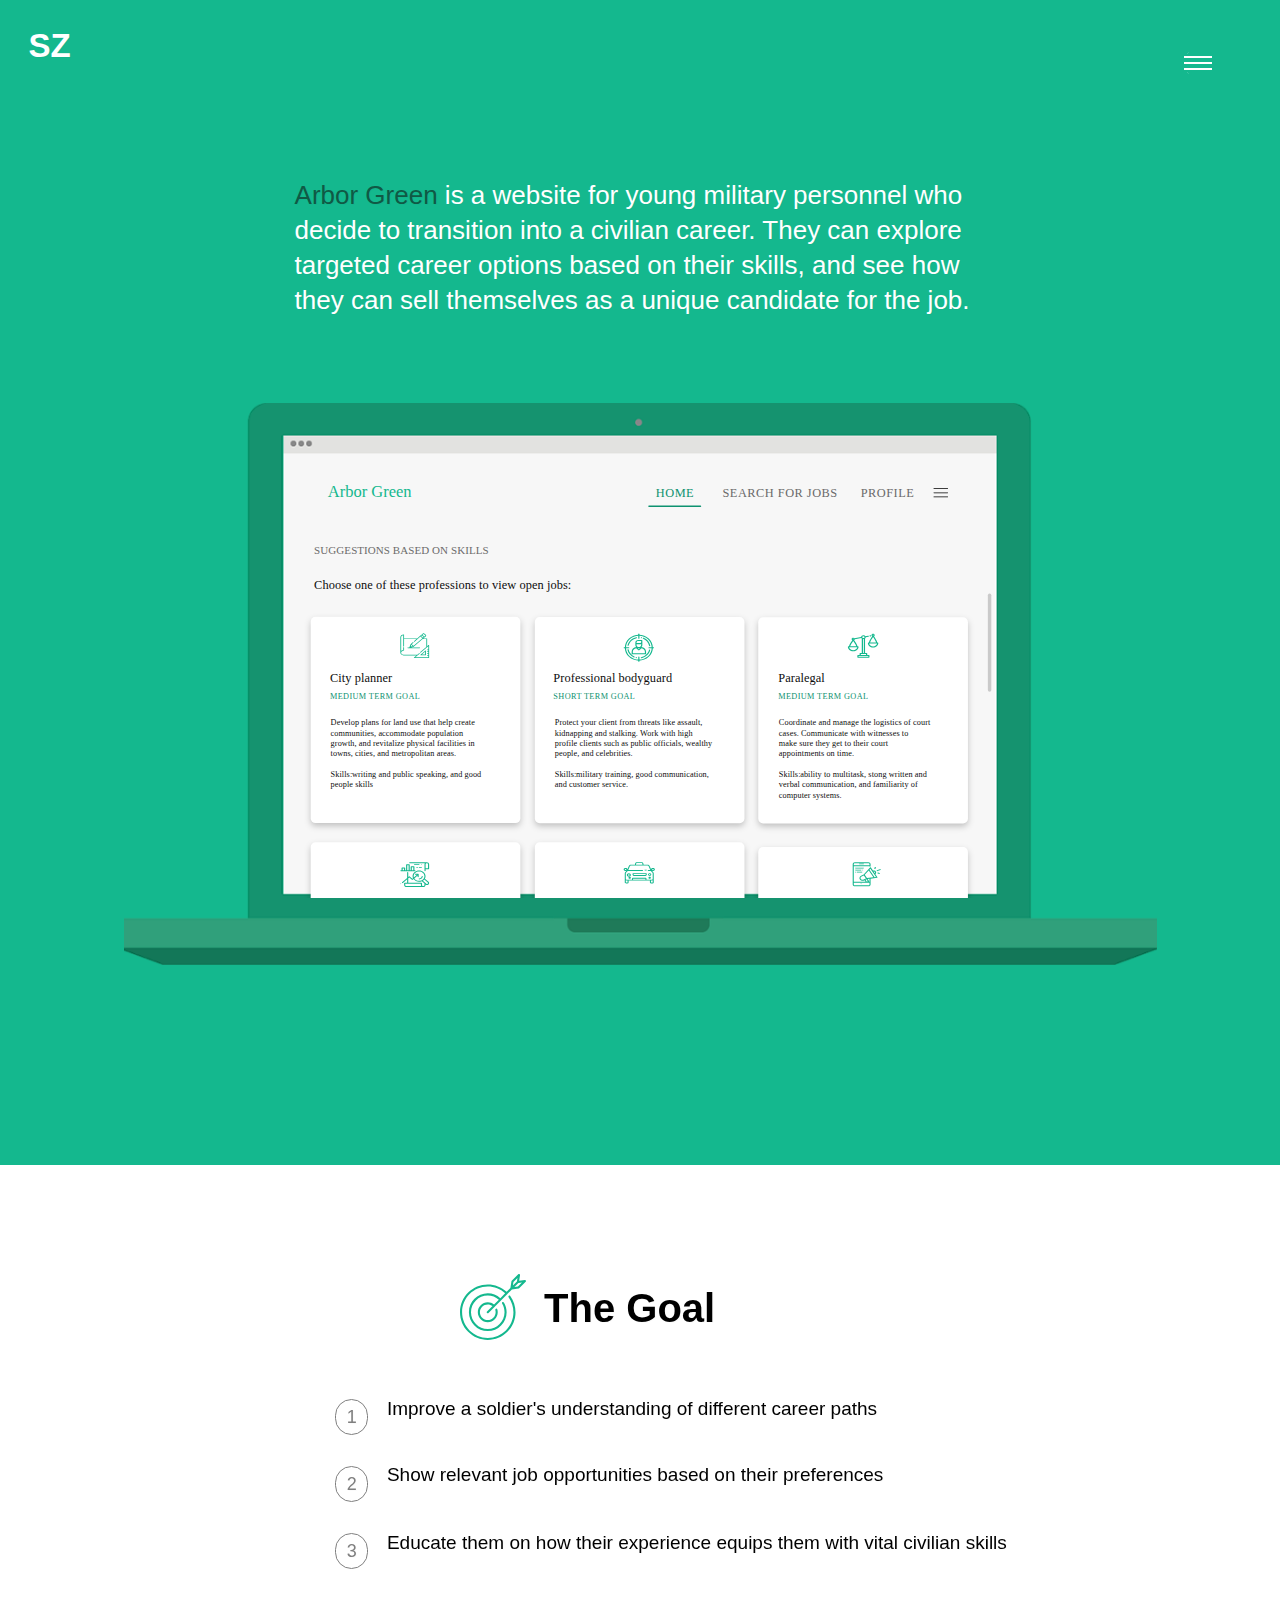
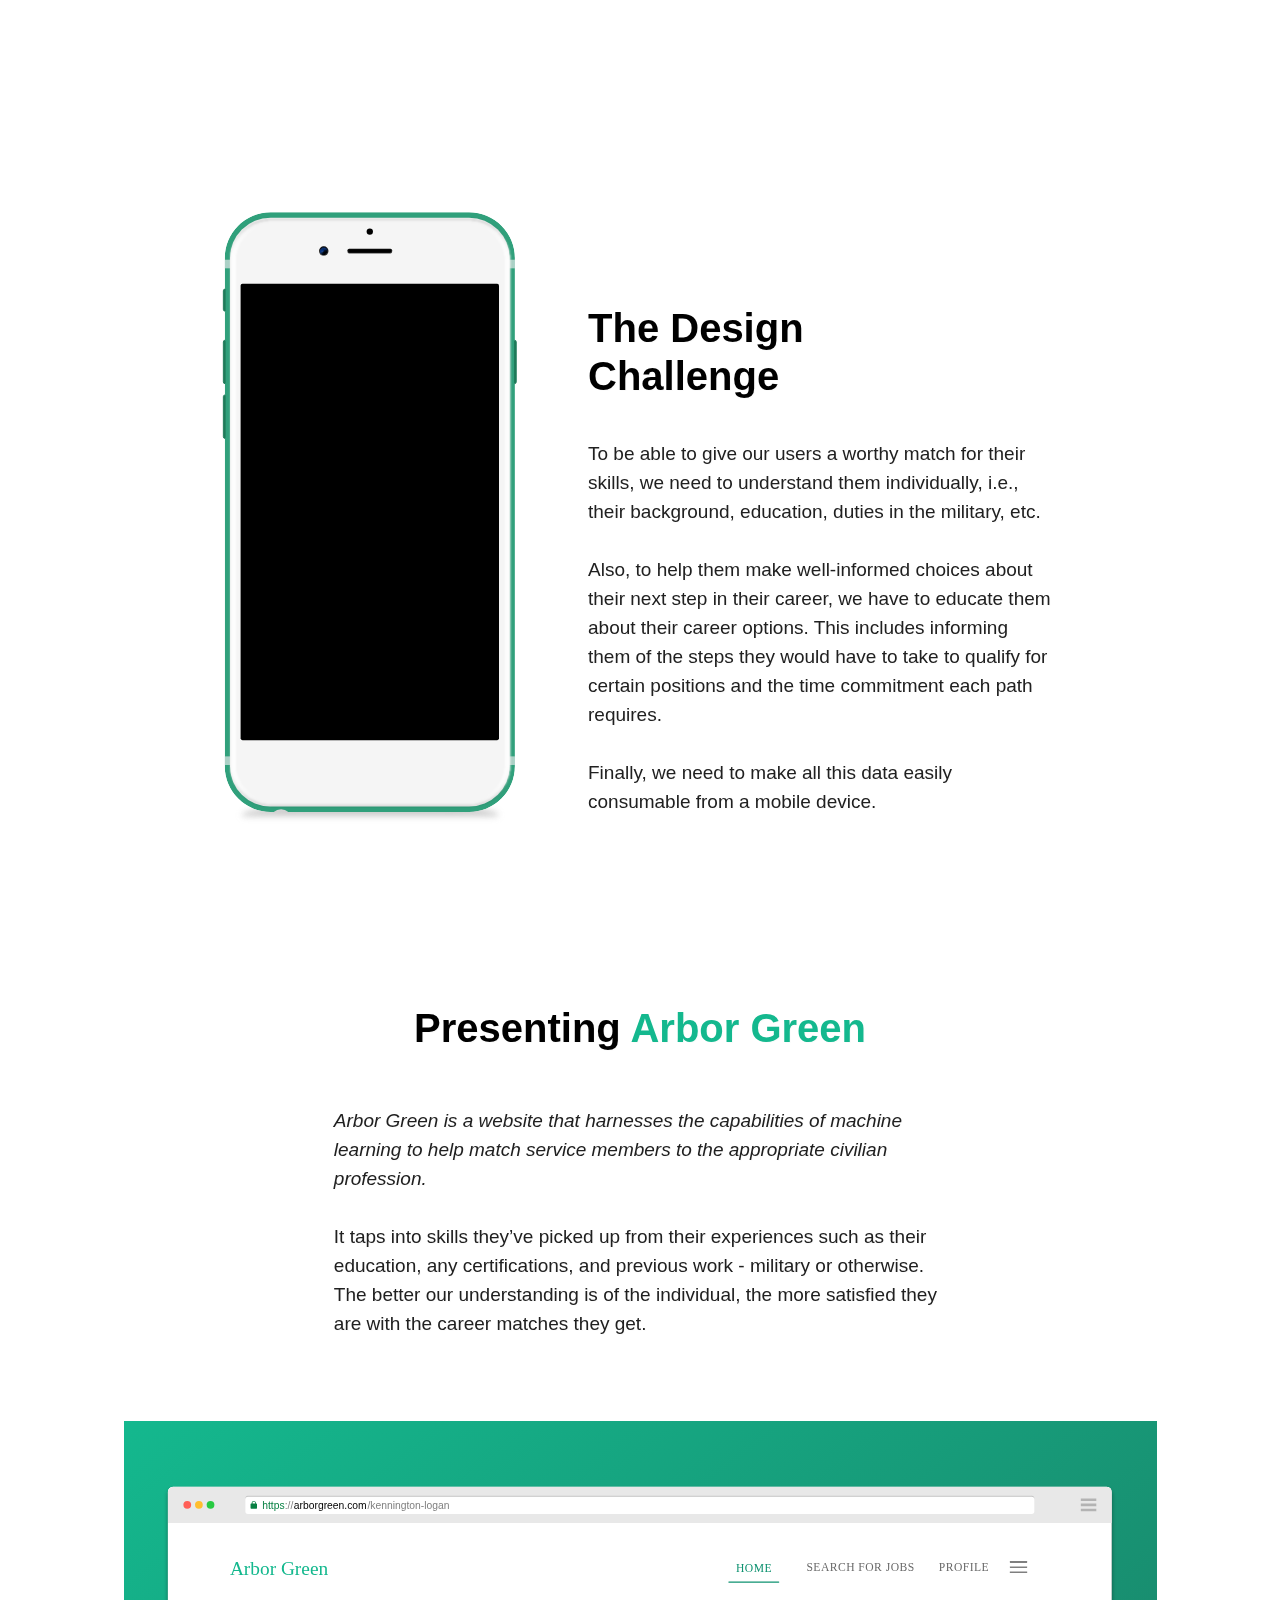
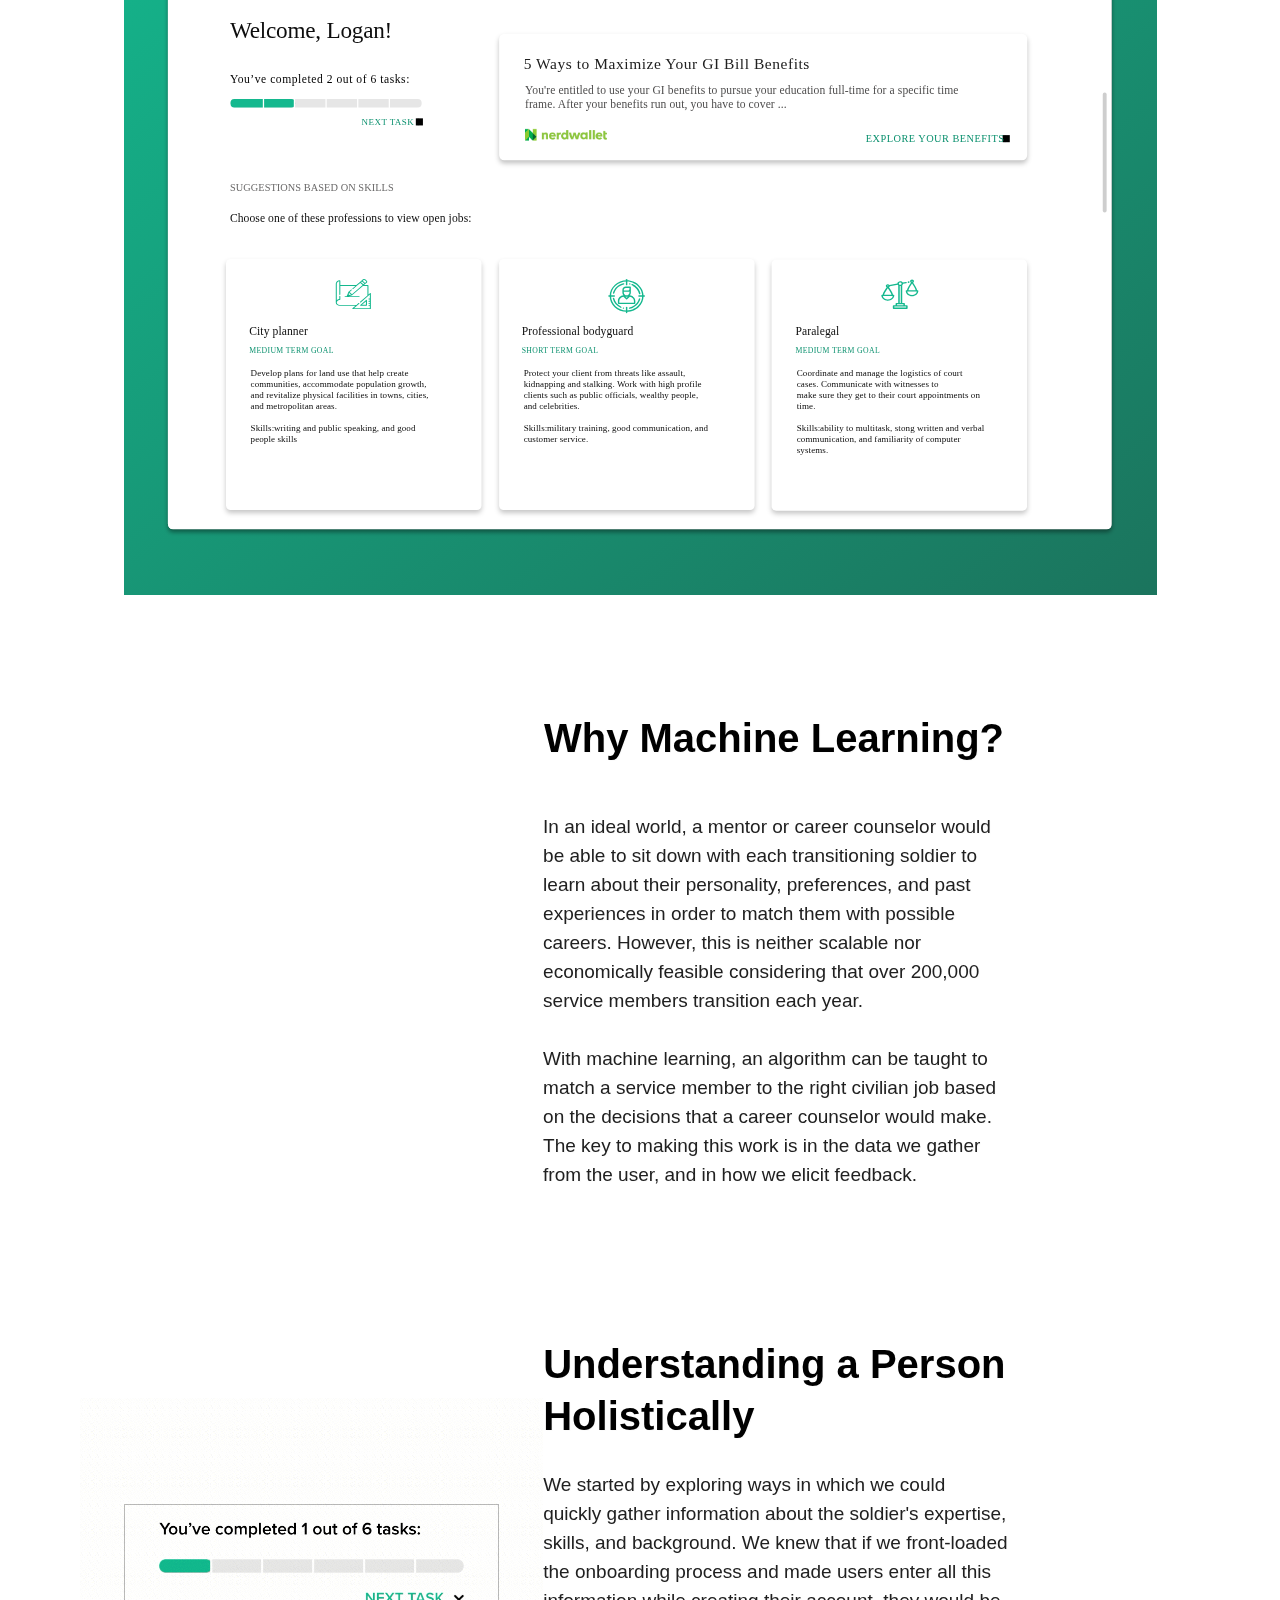
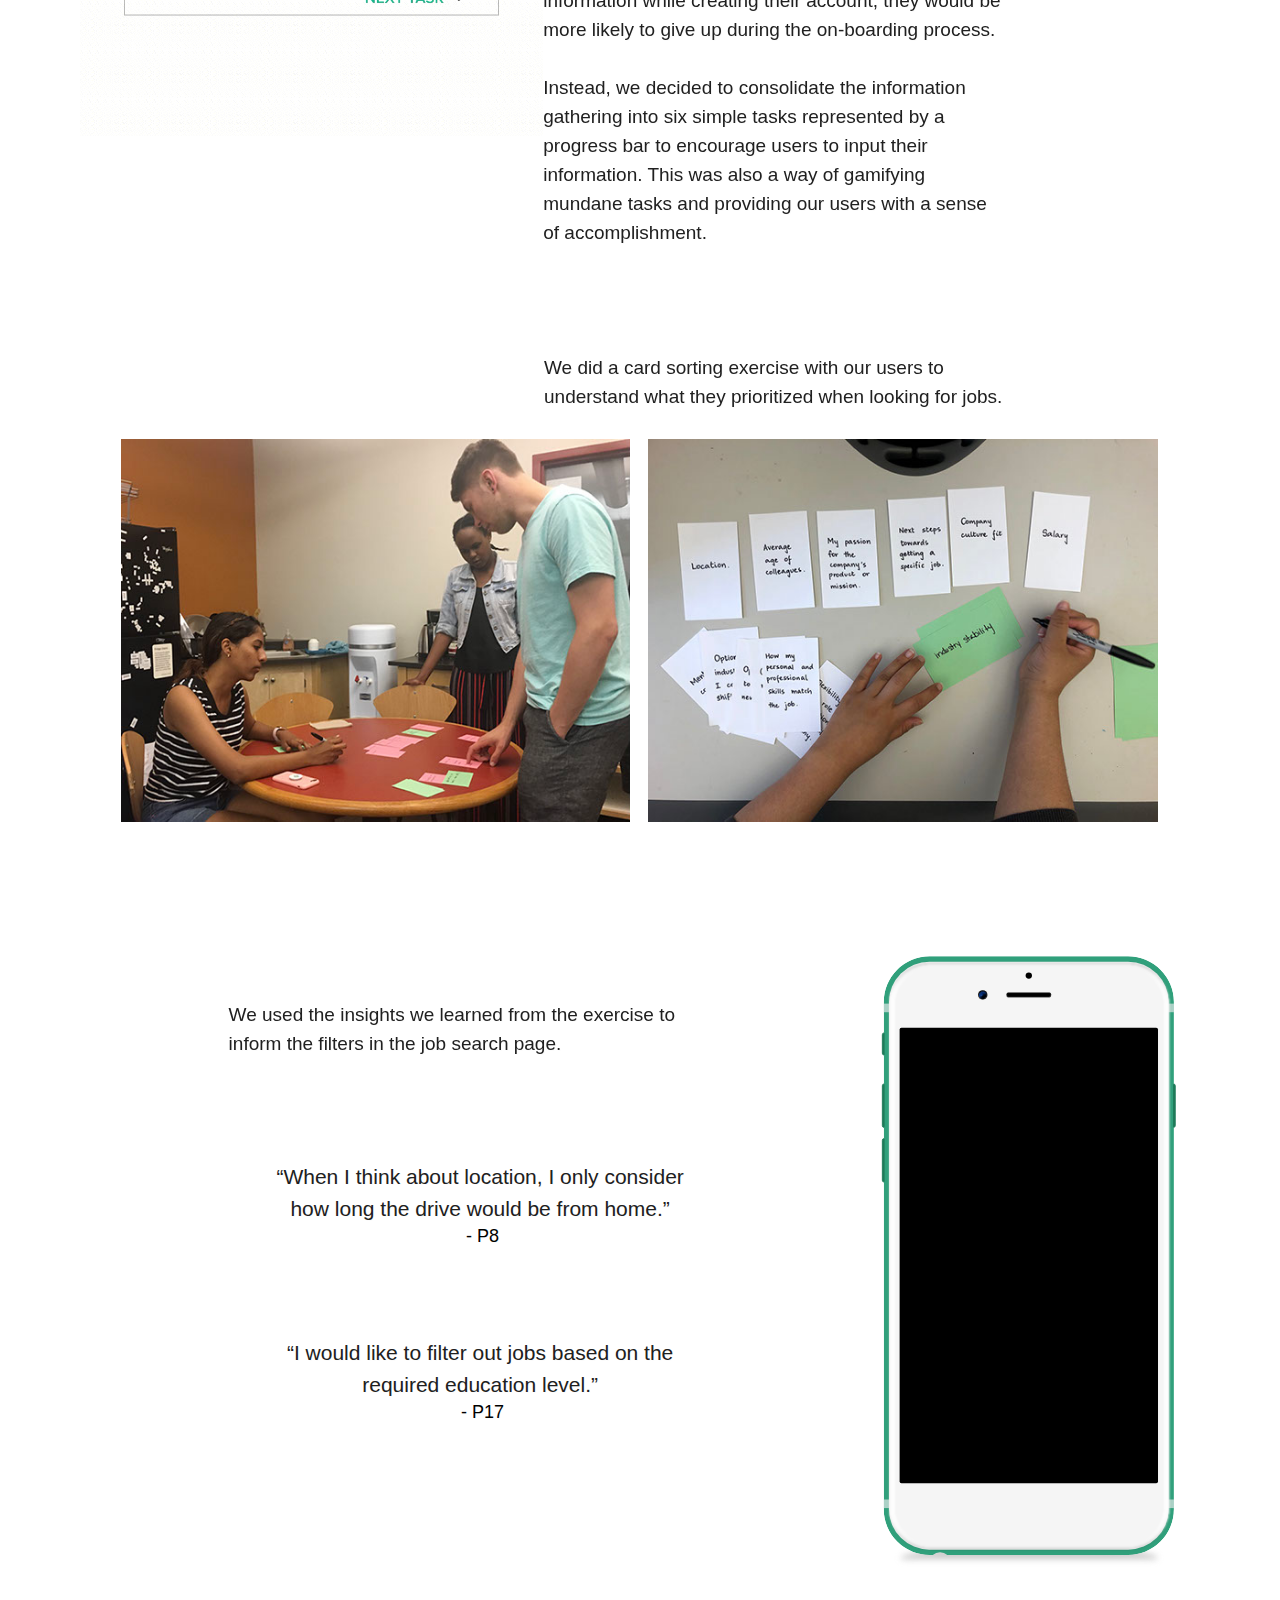
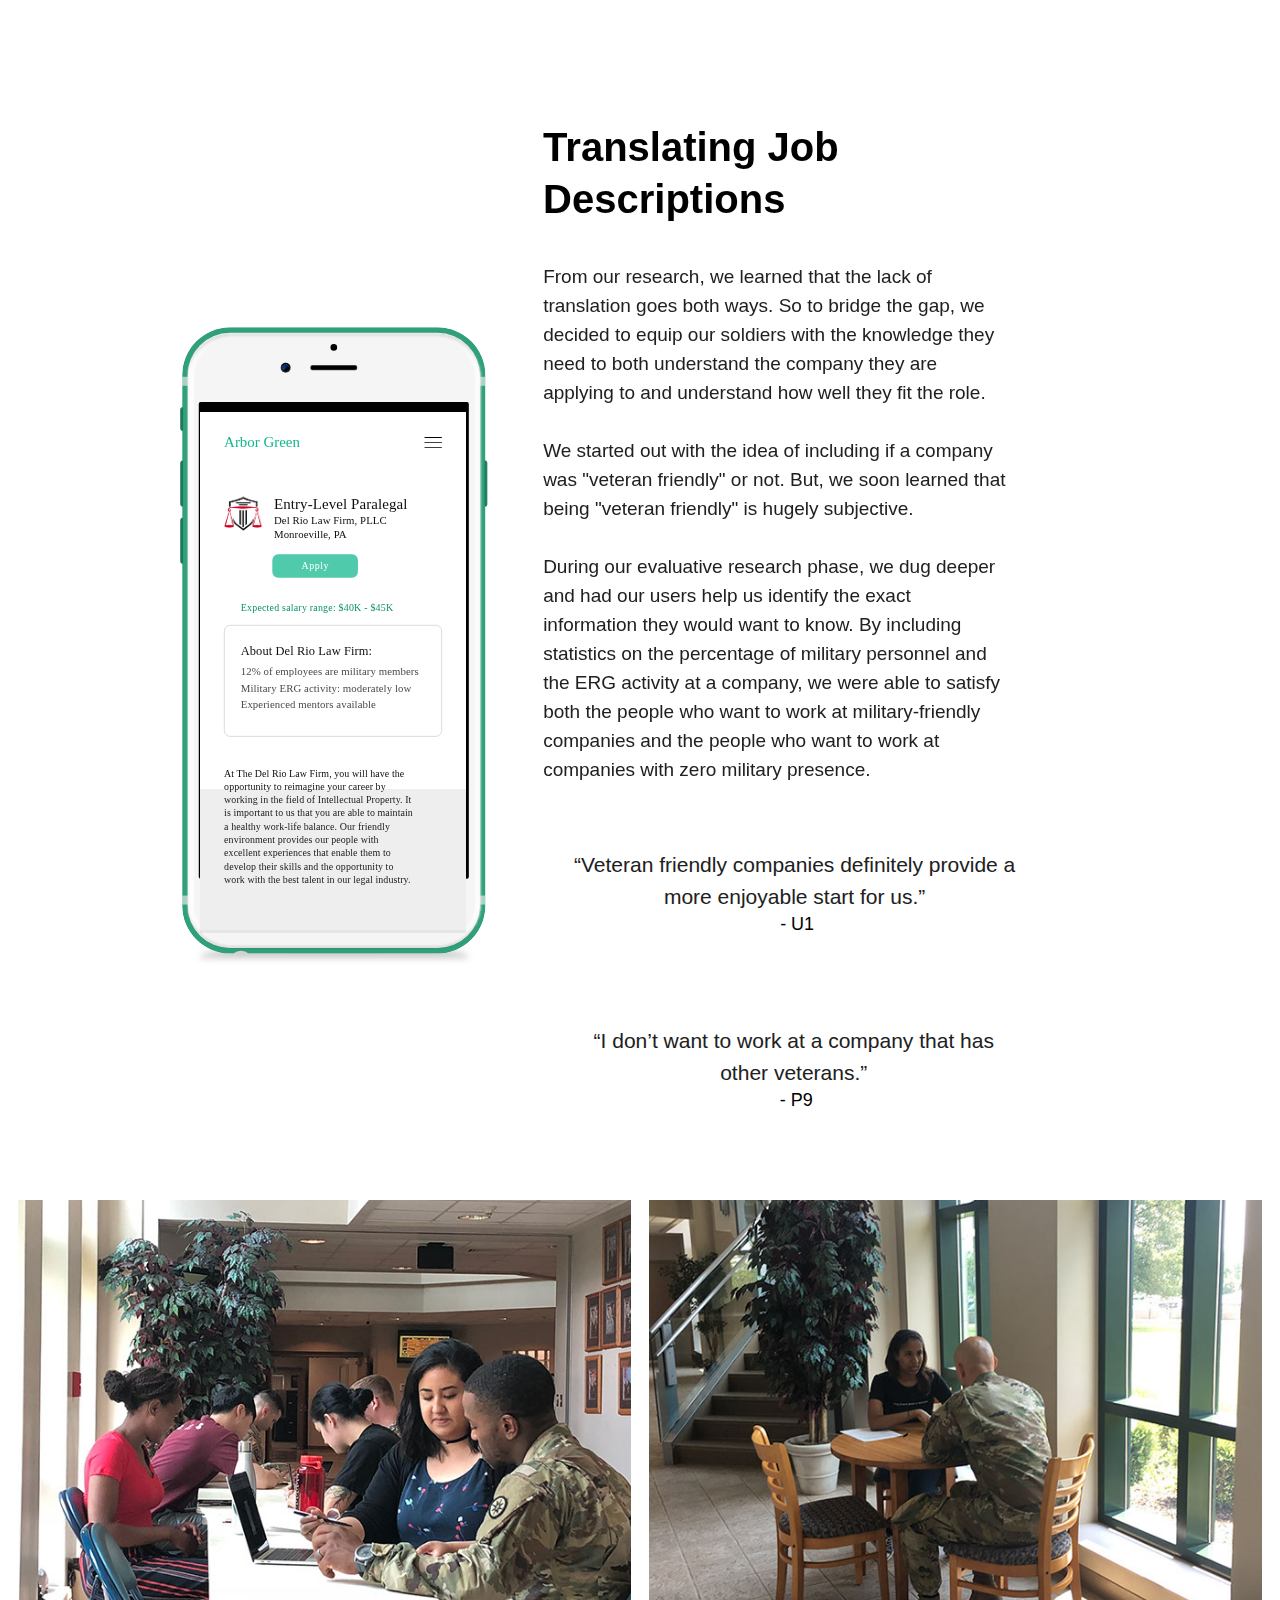
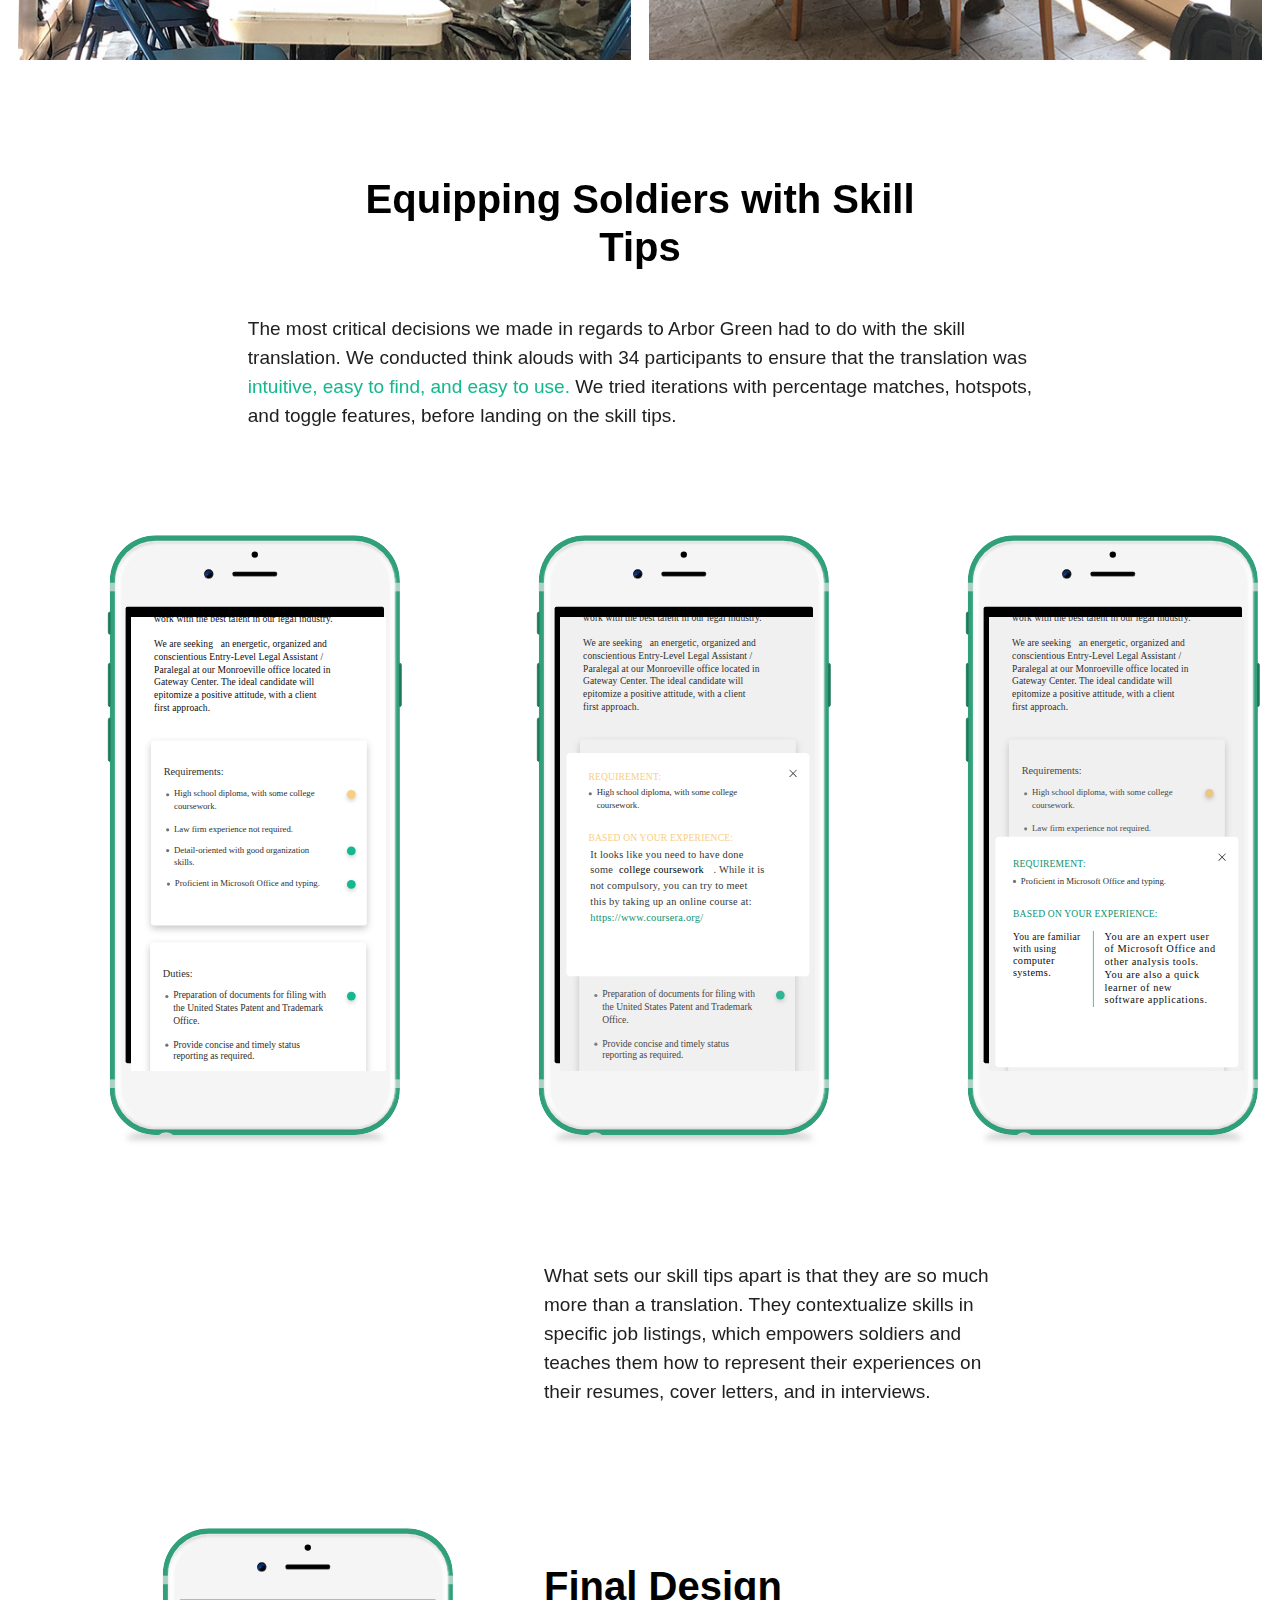
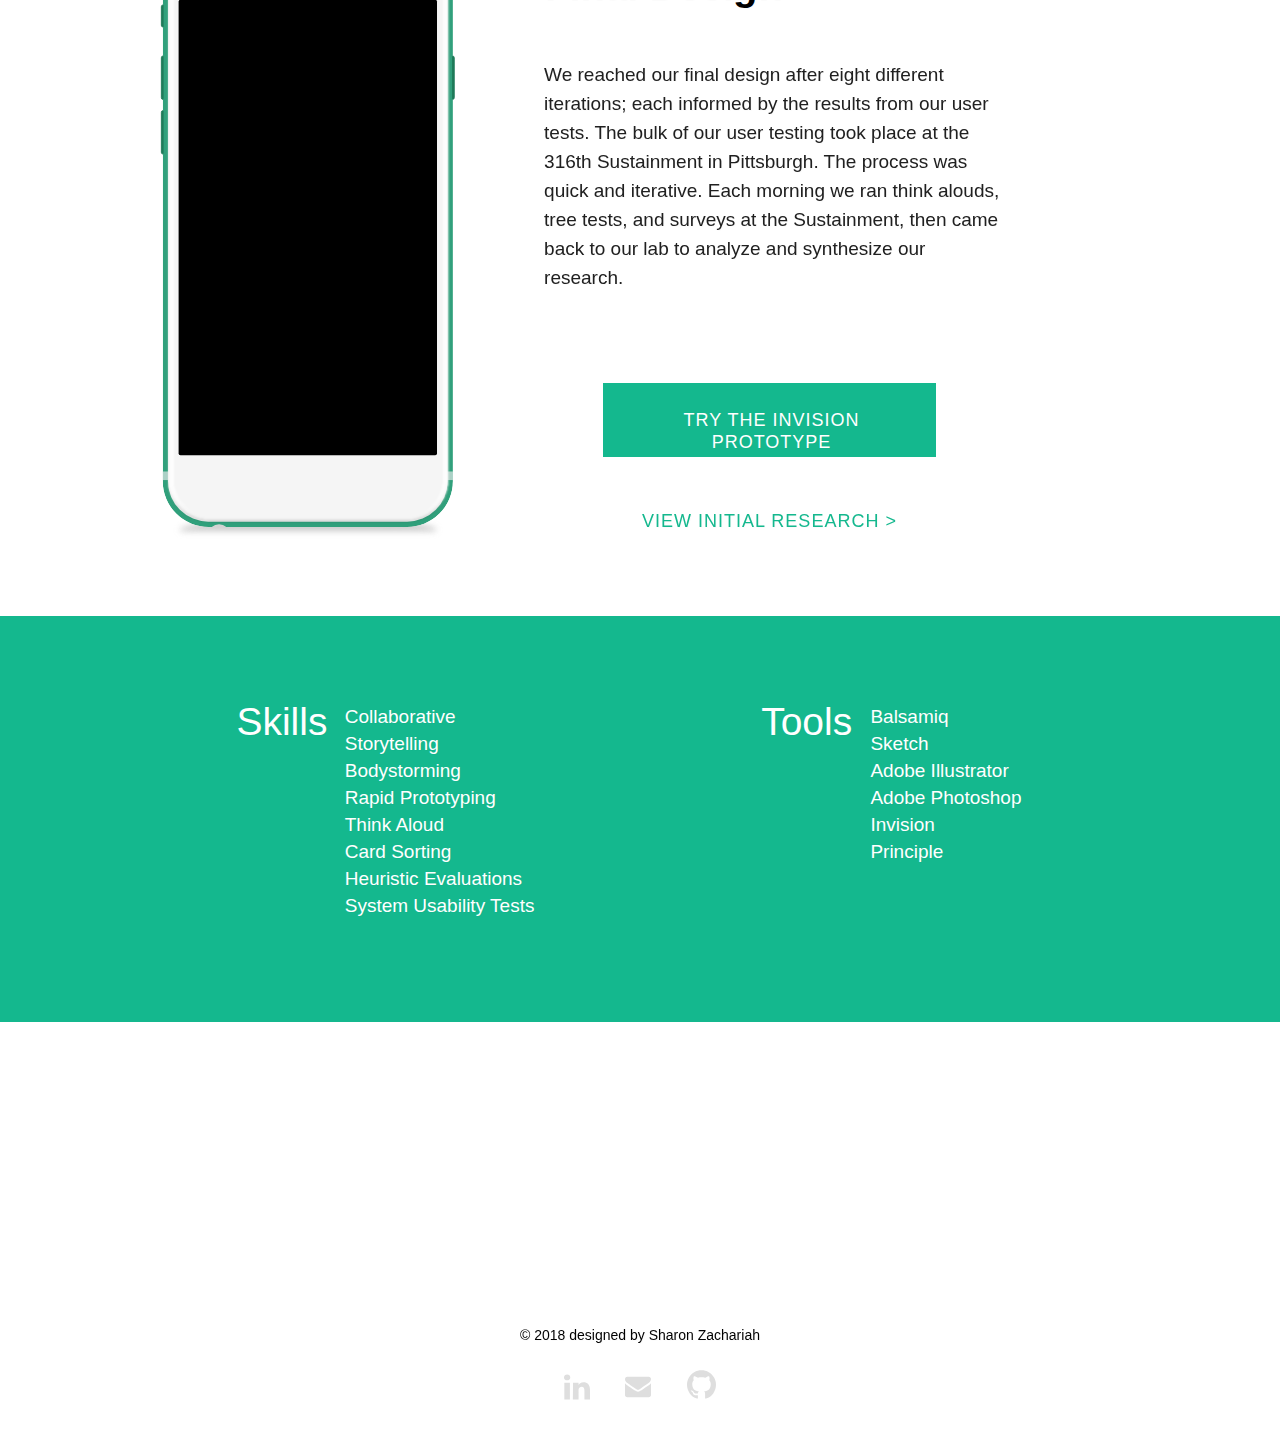
==== commit d41a1b0f: "bug fix" ====
--- a/arbor-green.html
+++ b/arbor-green.html
@@ -18,7 +18,7 @@
   <!-- CSS -->
   <link rel="stylesheet" type="text/css" href="css/site_global.css?crc=444006867"/>
   <link rel="stylesheet" type="text/css" href="css/master_white-header.css?crc=4249227924"/>
-  <link rel="stylesheet" type="text/css" href="css/arbor-green.css?crc=3877932558" id="pagesheet"/>
+  <link rel="stylesheet" type="text/css" href="css/arbor-green.css?crc=3792827571" id="pagesheet"/>
   <!-- IE-only CSS -->
   <!--[if lt IE 9]>
   <link rel="stylesheet" type="text/css" href="css/nomq_preview_master_white-header.css?crc=3824530138"/>
@@ -30,7 +30,7 @@
 </script>
   <!-- JS includes -->
   <script src="https://webfonts.creativecloud.com/sansita-one:n4:default.js" type="text/javascript"></script>
-  <script src="https://use.typekit.net/ik/[base64].js" type="text/javascript"></script>
+  <script src="https://use.typekit.net/ik/[base64].js" type="text/javascript"></script>
   <!-- Other scripts -->
   <script type="text/javascript">
    try {Typekit.load();} catch(e) {}
@@ -1253,7 +1253,7 @@
      <span class="browser_width colelem placeholder" data-placeholder-for="u34233-4-bw_content"><!-- placeholder node --></span>
      <div class="clearfix colelem temp_no_id" data-orig-id="pu34234"><!-- group -->
       <a class="nonblock nontext clip_frame grpelem temp_no_id" href="http://linkedin.com/in/zachariahsharon/" data-orig-id="u34234"><!-- svg --><img class="svg temp_no_id temp_no_img_src" data-orig-src="images/linkedin-logo.svg?crc=53867140" alt="" data-mu-svgfallback="images/linkedin-logo_poster_.png?crc=3994403120" data-heightwidthratio="1" data-image-width="32" data-image-height="32" data-orig-id="u34235" src="images/blank.gif?crc=4208392903"/></a>
-      <a class="nonblock nontext clip_frame grpelem temp_no_id" href="mailto:sharonzachariah83@gmail.com" data-orig-id="u34236"><!-- svg --><img class="svg svg_mar temp_no_id temp_no_img_src" data-orig-src="images/envelope.svg?crc=4008417060" onload="this.style.height=(this.offsetWidth*2048/2176)+'px'" alt="" data-heightwidthratio="0.9411764705882353" data-image-width="2176" data-image-height="2048" data-orig-id="u34237" src="images/blank.gif?crc=4208392903"/></a>
+      <a class="nonblock nontext clip_frame grpelem temp_no_id" href="mailto:sharonzachariah83@gmail.com" data-orig-id="u34236"><!-- svg --><img class="svg svg_mar temp_no_id temp_no_img_src" data-orig-src="images/envelope.svg?crc=4008417060" onload="this.style.height=(this.offsetWidth*4098/4352)+'px'" alt="" data-heightwidthratio="0.9416360294117647" data-image-width="4352" data-image-height="4098" data-orig-id="u34237" src="images/blank.gif?crc=4208392903"/></a>
       <span class="nonblock nontext clip_frame grpelem placeholder" data-placeholder-for="u34238_content"><!-- placeholder node --></span>
      </div>
     </div>
--- a/css/arbor-green.css
+++ b/css/arbor-green.css
@@ -1 +1 @@
-.version.arbor_green{color:#0000E7;background-color:#248E0E;}.js body{visibility:hidden;}.js body.initialized{visibility:visible;}#page{margin-right:auto;filter:alpha(opacity=100);opacity:1;margin-left:auto;background-color:#FFFFFF;background-image:none;border-width:0px;z-index:1;width:100%;border-color:#000000;-ms-filter:"progid:DXImageTransform.Microsoft.Alpha(Opacity=100)";}.scroll3{background-color:#FFFFFF;border-color:#000000;border-width:0px;}#u28165{background-color:transparent;border-color:transparent;border-width:0px;z-index:15;min-height:54px;margin-right:-10000px;width:50px;position:relative;}#u28198{background-color:transparent;margin-right:-10000px;position:relative;border-width:0px;z-index:16;min-height:71px;width:70px;border-color:transparent;}#u28382{background-color:transparent;margin-right:-10000px;position:relative;border-width:0px;z-index:18;min-height:71px;width:70px;border-color:transparent;}#u28203{left:0%;background-color:transparent;margin-top:61px;position:relative;border-width:0px;z-index:17;min-height:71px;width:70px;border-color:transparent;}#u28834{background-color:transparent;position:relative;border-width:0px;z-index:27;min-height:105px;width:70px;border-color:transparent;}#u31305,#u32799{background-color:transparent;position:relative;border-width:0px;min-height:88px;width:70px;border-color:transparent;}#u27648{background-color:#14B88E;z-index:4;}#u17586-4{min-height:75px;position:relative;}#u36172{margin-right:-10000px;min-height:64px;position:relative;}#u27649-5{font-weight:500;line-height:35px;font-size:26px;z-index:5;min-height:114px;color:#FFFFFF;font-family:proxima-nova, sans-serif;position:relative;}#u27649{color:#105945;}#u28241{background-color:transparent;position:relative;border-width:0px;z-index:10;border-color:transparent;}#u27784{background-color:transparent;border-width:0px;z-index:11;margin-right:-10000px;width:100%;position:relative;}#u27848{background-color:transparent;border-width:0px;z-index:13;margin-right:-10000px;position:relative;}#u28154{display:block;z-index:14;}#pu27648,#u27648-bw{z-index:4;}#pu29344{left:0%;z-index:28;}#u29344{background-color:transparent;position:relative;margin-right:-10000px;z-index:28;}#u29340{display:block;z-index:29;}#u28542-4{margin-right:-10000px;line-height:48px;font-weight:600;font-size:40px;background-color:transparent;text-align:left;z-index:19;min-height:62px;position:relative;font-family:proxima-nova, sans-serif;}#u35161,#u35175,#u35189{left:0%;background-color:transparent;border-color:transparent;border-width:0px;position:relative;}#u28735,#u28732,#u28720{background-color:transparent;position:relative;border-width:0px;margin-right:-10000px;border-color:transparent;}#u28565-4,#u28580-4,#u28574-4{margin-right:-10000px;line-height:22px;font-size:18px;min-height:20px;color:#7F7F7F;text-align:center;position:relative;}#u28729-4,#u28726-4,#u28717-4{font-weight:400;line-height:29px;font-size:19px;position:relative;font-family:proxima-nova, sans-serif;margin-right:-10000px;}#u29490-4{font-weight:600;line-height:48px;font-family:proxima-nova, sans-serif;z-index:23;min-height:62px;text-align:left;font-size:40px;position:relative;}#u29494-10{font-weight:400;line-height:29px;font-family:proxima-nova, sans-serif;color:#202020;z-index:30;min-height:385px;font-size:19px;position:relative;}#u29921{left:0px;background-color:transparent;position:relative;border-width:0px;z-index:40;border-color:transparent;}#u29842{background-color:transparent;margin-right:-10000px;position:relative;width:100%;z-index:41;}#u29838{display:block;z-index:42;}#u29852{background-color:transparent;z-index:43;margin-right:-10000px;position:relative;}#u30113-5{left:0%;font-weight:600;line-height:48px;text-align:center;font-family:proxima-nova, sans-serif;z-index:45;min-height:62px;position:relative;font-size:40px;}#u30114-8{left:0%;font-weight:400;line-height:29px;font-size:19px;font-family:proxima-nova, sans-serif;min-height:275px;color:#202020;position:relative;}#u30114{font-style:italic;}#u30779{background-color:transparent;}#u31082-7{left:0%;font-weight:400;line-height:29px;font-size:19px;font-family:proxima-nova, sans-serif;min-height:385px;color:#202020;position:relative;}.scroll1,.showupslowly,.scroll2{background-color:transparent;border-color:#000000;border-width:0px;}#u31219-4{font-weight:600;line-height:52px;font-family:proxima-nova, sans-serif;position:relative;min-height:62px;text-align:left;font-size:40px;}#u31222-7{font-weight:400;line-height:29px;font-family:proxima-nova, sans-serif;min-height:385px;color:#202020;font-size:19px;position:relative;}#u31225{background-color:transparent;z-index:2;position:relative;}#u31695-4{left:0%;font-weight:400;line-height:29px;font-family:proxima-nova, sans-serif;background-color:transparent;font-size:19px;min-height:77px;color:#202020;position:relative;}#u32083-4{font-weight:400;line-height:29px;font-family:proxima-nova, sans-serif;background-color:transparent;font-size:19px;border-width:0px;min-height:83px;color:#202020;position:relative;}#u31965{background-color:transparent;margin-right:-10000px;position:relative;}#u32984-10{font-weight:400;line-height:29px;font-family:proxima-nova, sans-serif;position:relative;min-height:323px;color:#202020;font-size:19px;}#u33383{background-color:#7F7F7F;filter:alpha(opacity=13);opacity:0.13;-ms-filter:"progid:DXImageTransform.Microsoft.Alpha(Opacity=13)";margin-right:-10000px;width:100%;position:relative;}#u32173-6,#u33377-6{font-weight:400;position:relative;min-height:92px;width:450px;text-align:center;}#u32173-6:hover,#u33377-6:hover{padding-top:0px;background-color:transparent;margin-bottom:0px;padding-bottom:0px;min-height:92px;margin-right:0px;width:450px;}#u32177-6,#u33378-6{font-weight:400;position:relative;min-height:92px;width:439px;text-align:center;}#u32177-6:hover,#u33378-6:hover{padding-top:0px;background-color:transparent;margin-bottom:0px;padding-bottom:0px;min-height:92px;margin-right:0px;width:439px;}#u32173-2,#u32177-2,#u33377-2,#u33378-2{color:#202020;font-size:21px;font-family:sansita-one, sans-serif;line-height:32px;}#u32173-4,#u32177-4,#u33377-4,#u33378-4{line-height:22px;font-size:18px;font-family:proxima-nova, sans-serif;}#u29852_img,#u31225_img,#u31698_img,#u31965_img,#u33441_img{width:100%;}#u31718,#u31698,#u33441,#u33468{background-color:transparent;position:relative;}#u33389-4{left:0%;font-weight:600;line-height:48px;text-align:center;font-family:proxima-nova, sans-serif;min-height:62px;position:relative;font-size:40px;}#u33390-6{left:0%;font-weight:400;line-height:29px;font-size:19px;font-family:proxima-nova, sans-serif;min-height:150px;color:#202020;position:relative;}#u30113-2,#u33390-2{color:#14B88E;}#u31962,#u33409,#u33494,#u33581{background-color:transparent;border-color:transparent;border-width:0px;position:relative;}#u31963,#u33020,#u33053,#u33497,#u33584{background-color:transparent;margin-right:-10000px;position:relative;width:100%;}#u33406,#u33495,#u33582{background-color:#FFFFFF;margin-right:-10000px;position:relative;}#u33042,#u31964,#u33395,#u33056,#u33498,#u33648,#u33585,#u33705{display:block;}#u33716-4{left:0%;font-weight:400;line-height:29px;font-size:19px;font-family:proxima-nova, sans-serif;min-height:180px;color:#202020;position:relative;}#u33722-4{font-weight:600;line-height:48px;font-family:proxima-nova, sans-serif;position:relative;min-height:62px;text-align:left;font-size:40px;}#u33725-4{font-weight:400;line-height:29px;font-family:proxima-nova, sans-serif;color:#202020;min-height:180px;font-size:19px;position:relative;}#buttonu33794{background-color:#14B88E;margin-top:1px;border-color:#14B88E;border-width:2px;border-style:solid;margin-right:-10000px;position:relative;}#u33795-4{letter-spacing:1px;background-color:transparent;line-height:22px;text-align:center;font-family:proxima-nova, sans-serif;min-height:23px;color:#FFFFFF;font-size:18px;font-weight:500;}#pbuttonu33794:hover #u33795-4{padding-top:0px;margin-right:-10000px;padding-bottom:0px;min-height:23px;position:relative;}#pbuttonu33794.ButtonSelected #u33795-4{padding-top:0px;padding-bottom:0px;min-height:23px;}#pbuttonu33794.ButtonSelected #u33795-4 p{visibility:inherit;color:#FFFFFF;}#pbuttonu33794:hover #buttonu33794{left:0%;background-color:#FFFFFF;margin-top:0px;border-width:3px;border-style:solid;min-height:0px;margin-right:-10000px;position:relative;margin-left:0%;}#u33800-4{letter-spacing:1px;font-weight:500;line-height:22px;font-size:18px;background-color:transparent;text-align:center;min-height:23px;color:#14B88E;position:relative;font-family:proxima-nova, sans-serif;}#u33800-4:hover{padding-top:0px;margin-right:0px;margin-bottom:0px;padding-bottom:0px;min-height:23px;}#pbuttonu33794:hover #u33795-4 p,#u33800-4:hover p{visibility:inherit;color:#14B88E;}#u37906{background-color:#14B88E;}#u27648_align_to_page,#u37906_align_to_page{margin-right:auto;position:relative;margin-left:auto;}#u37906-bw{left:0px;margin-left:0px;}#u34233-4,#u34233-4-bw{min-height:17px;}#pbuttonu33794 #u33795-4,#u34234,#u34236,#u34238{margin-right:-10000px;position:relative;}.html{background-color:#FFFFFF;}body{position:relative;}@media (min-width: 1161px), print{#muse_css_mq{background-color:#FFFFFF;}#bp_infinity.active{display:block;}#page{min-height:11002px;padding-bottom:13px;max-width:1400px;}#u28382{margin-top:80px;left:-36.36%;}#ppu28198{z-index:0;padding-bottom:0px;margin-right:-10000px;margin-top:80px;width:10.08%;}#pu28198{z-index:16;width:100%;}#u28198{left:0%;margin-left:-262.42%;}#u28165{left:91px;margin-left:-370px;}#u28203{margin-left:-237.59%;}#pu28834{z-index:27;padding-bottom:0px;margin-right:-10000px;margin-top:1361px;width:12.86%;margin-left:-15.36%;}#u31305{z-index:82;margin-top:2733px;margin-left:61.12%;}#u32799{z-index:112;margin-top:1712px;margin-left:37.23%;}#pu27648{padding-bottom:0px;margin-right:-10000px;width:100%;}#u27648{min-height:1152px;padding-bottom:13px;}#pu17586-4{z-index:278;padding-bottom:0px;margin-right:-10000px;margin-top:26px;width:88.15%;margin-left:2.22%;}#u17586-4{z-index:278;width:10.3%;}#u27649-5{margin-top:77px;width:61.19%;margin-left:23.59%;}#u28241{margin-top:81px;width:91.58%;margin-left:8.43%;}#u27784_img{padding-top:0.35398230088495575%;padding-bottom:11.858407079646017%;width:100%;}#u27848{margin-top:62px;width:68.15%;left:16.02%;}#u28154{margin-left:-0.13%;margin-top:-4.1558441558441555%;margin-bottom:-28.7012987012987%;width:100%;}#u36172{z-index:292;width:65px;margin-top:31px;left:91.08%;}#u27648-bw{min-height:1152px;left:0px;margin-left:0px;}#pu29344{margin-top:109px;width:36.65%;margin-left:35.93%;}#u29344{width:14.04%;}#u28542-4{margin-top:10px;width:82.07%;left:17.94%;}#u35161{z-index:203;margin-top:48px;width:56.01%;margin-left:26.15%;}#u28735{z-index:204;width:100%;}#u28548{z-index:205;border-style:solid;border-width:1px;border-color:#7F7F7F;border-radius:30px;padding-bottom:6px;position:relative;margin-right:-10000px;margin-top:5px;width:4.34%;}#u28565-4{z-index:206;margin-top:6px;width:44.12%;left:29.42%;}#u28729-4{z-index:210;width:92.73%;left:7.28%;}#u35175{z-index:214;margin-top:25px;width:56.01%;margin-left:26.15%;}#u28732{z-index:215;width:100%;}#u28562{z-index:216;border-style:solid;border-width:1px;border-color:#7F7F7F;border-radius:30px;padding-bottom:6px;position:relative;margin-right:-10000px;margin-top:6px;width:4.34%;}#u28580-4{z-index:217;margin-top:6px;width:44.12%;left:29.42%;}#u28726-4{z-index:221;width:92.73%;left:7.28%;}#u35189{z-index:225;margin-top:26px;width:56.01%;margin-left:26.15%;}#u28720{z-index:226;width:100%;}#u28551{z-index:227;border-style:solid;border-width:1px;border-color:#7F7F7F;border-radius:30px;padding-bottom:6px;position:relative;margin-right:-10000px;margin-top:5px;width:4.34%;}#u28574-4{z-index:228;margin-top:6px;width:44.12%;left:29.42%;}#u28717-4{z-index:232;width:92.73%;left:7.28%;}#pu29921{z-index:40;margin-top:215px;width:68.15%;}#u29921{margin-right:-10000px;width:39.63%;margin-left:197px;}#u29852{margin-top:110px;left:49px;width:73.81%;}#pu29490-4{z-index:23;margin-right:-10000px;margin-top:120px;width:53.25%;left:0%;margin-left:67.41%;}#u29490-4{width:82.88%;}#u29494-10{margin-top:39px;width:100%;}#u30113-5{margin-top:155px;width:36.29%;margin-left:31.86%;}#u30114-8{z-index:58;margin-top:40px;width:47.86%;margin-left:26.08%;}#u30779{z-index:66;margin-top:40px;position:relative;width:80.72%;left:0%;margin-left:9.65%;}#u33042{z-index:67;width:100%;}#u31079-4{z-index:50;min-height:62px;line-height:48px;text-align:left;font-size:40px;font-family:proxima-nova, sans-serif;font-weight:600;margin-top:119px;position:relative;width:36.29%;left:0%;margin-left:42.5%;}#u31082-7{z-index:68;margin-top:36px;width:36.29%;margin-left:42.43%;}#pu31225{z-index:2;margin-top:141px;width:72.5%;left:0%;margin-left:6.22%;}#u31225{margin-right:-10000px;margin-top:60px;width:49.96%;}#pu31219-4{z-index:54;padding-bottom:0px;margin-right:-10000px;width:50.05%;margin-left:49.96%;}#u31219-4{z-index:54;width:100%;}#u31222-7{z-index:75;margin-top:28px;width:100%;}#u31695-4{z-index:83;margin-top:98px;width:36.29%;margin-left:42.5%;}#pu31718{z-index:89;margin-top:9px;width:81.08%;left:0%;margin-left:9.43%;}#u31718{z-index:89;margin-right:-10000px;width:49.08%;}#u31718_img{width:100.18%;}#u31698{z-index:87;margin-right:-10000px;width:49.08%;left:50.84%;}#ppu32083-4{z-index:0;margin-top:106px;width:70.29%;}#pu32083-4{z-index:96;margin-right:-10000px;margin-top:72px;width:51.63%;left:0%;margin-left:25.41%;}#u32083-4{z-index:96;width:100%;}#u32173-6{z-index:100;margin-top:78px;margin-left:5.71%;}#u32173-6:hover{margin-top:78px;margin-left:5.71%;}#u32177-6{z-index:106;margin-top:84px;margin-left:6.89%;}#u32177-6:hover{margin-top:84px;margin-left:6.89%;}#u31962{z-index:91;margin-right:-10000px;width:38.42%;left:606px;margin-left:250px;}#u31963{z-index:92;}#u31964{z-index:93;width:100%;}#u31965{z-index:94;margin-top:110px;left:49px;width:73.81%;}#u32983-4{z-index:113;min-height:62px;line-height:52px;text-align:left;font-size:40px;font-family:proxima-nova, sans-serif;font-weight:600;margin-top:129px;position:relative;width:36.29%;left:0%;margin-left:42.43%;}#pu33409{z-index:153;margin-top:37px;width:66.79%;left:0%;margin-left:11.93%;}#u33409{z-index:153;margin-right:-10000px;margin-top:50px;width:42.36%;}#u33020{z-index:154;}#u33395{z-index:155;margin-top:-4.040404040404041%;margin-bottom:-3.787878787878788%;width:100%;}#u33406{z-index:156;margin-top:100px;width:73.49%;left:13.14%;}#u33053{z-index:157;margin-top:-1px;}#u33056{z-index:158;margin-top:-16.151202749140893%;margin-bottom:-293.127147766323%;width:100%;}#u33383{z-index:159;height:144px;margin-bottom:-3px;margin-top:377px;}#pu32984-10{z-index:117;margin-right:-10000px;width:54.34%;margin-left:45.67%;}#u32984-10{z-index:117;width:100%;}#u33377-6{z-index:127;margin-top:65px;margin-left:5.71%;}#u33377-6:hover{margin-top:65px;margin-left:5.71%;}#u33378-6{z-index:133;margin-top:84px;margin-left:6.7%;}#u33378-6:hover{margin-top:84px;margin-left:6.7%;}#pu33441{z-index:160;margin-top:83px;width:97.15%;left:0%;margin-left:1.43%;}#u33441{z-index:160;margin-right:-10000px;width:49.27%;}#u33468{z-index:162;margin-right:-10000px;width:49.27%;left:50.74%;}#u33389-4{z-index:139;margin-top:115px;width:46.15%;margin-left:26.93%;}#u33390-6{z-index:147;margin-top:43px;width:61.29%;margin-left:19.36%;}#pu33494{z-index:164;margin-top:43px;width:88.29%;left:0px;margin-left:82px;}#u33494{z-index:164;margin-right:-10000px;width:30.59%;}#u33497{z-index:165;}#u33498{z-index:166;width:100%;}#u33495{z-index:167;margin-top:110px;left:49px;width:73.81%;}#u33648{z-index:168;margin-top:-191.7562724014337%;margin-bottom:-117.92114695340501%;width:100%;}#u33602{z-index:174;border-width:0px;border-color:transparent;background-color:transparent;position:relative;margin-right:-10000px;left:429px;width:30.59%;}#u33603{z-index:175;background-color:transparent;position:relative;margin-right:-10000px;width:100%;}#u33604{z-index:176;display:block;width:100%;}#u33605{z-index:177;background-color:#FFFFFF;position:relative;margin-right:-10000px;margin-top:110px;left:49px;width:73.81%;}#u33659{z-index:178;display:block;margin-top:-192.11469534050178%;margin-bottom:-117.56272401433692%;width:100%;}#u33581{z-index:169;margin-right:-10000px;left:858px;width:30.59%;}#u33584{z-index:170;}#u33585{z-index:171;width:100%;}#u33582{z-index:172;margin-top:110px;left:49px;width:73.81%;}#u33705{z-index:173;margin-top:-192.11469534050178%;margin-bottom:-117.56272401433692%;width:100%;}#u33716-4{z-index:179;margin-top:89px;width:36.29%;margin-left:42.5%;}#pu33728{z-index:187;margin-top:59px;width:69.15%;}#u33728{z-index:187;border-width:0px;border-color:transparent;background-color:transparent;position:relative;margin-right:-10000px;width:39.05%;left:0px;margin-left:135px;}#u33729{z-index:188;background-color:transparent;position:relative;margin-right:-10000px;width:100%;}#u33730{z-index:189;display:block;width:100%;}#u33731{z-index:190;background-color:transparent;position:relative;margin-right:-10000px;margin-top:110px;left:49px;width:73.81%;}#u29340,#u29838,#u33468_img,#u33731_img{width:100%;}#pu33722-4{z-index:143;padding-bottom:0px;margin-right:-10000px;margin-top:62px;width:52.48%;left:0%;margin-left:61.47%;}#u33722-4{z-index:143;width:72.45%;}#u33725-4{z-index:183;margin-top:36px;width:100%;}#pbuttonu33794{z-index:193;margin-top:90px;width:72.05%;margin-left:12.41%;}#buttonu33794{z-index:193;height:70px;width:98.37%;margin-left:0.28%;}#pbuttonu33794:hover #buttonu33794{height:70px;width:98.37%;}#u33795-4{z-index:194;width:83.62%;}#pbuttonu33794:hover #u33795-4{margin-top:24px;width:83.62%;left:8.89%;}#pbuttonu33794.ButtonSelected #u33795-4{width:83.62%;}#pbuttonu33794 #u33795-4{margin-top:24px;left:8.89%;}#u33800-4{z-index:199;margin-top:53px;width:59.26%;margin-left:18.9%;}#u33800-4:hover{margin-top:53px;width:59.26%;margin-left:18.9%;}#u37906{z-index:236;min-height:297px;padding-bottom:86px;}#u27648_align_to_page,#u37906_align_to_page{max-width:1400px;}#u37907-4{z-index:237;min-height:87px;background-color:transparent;line-height:47px;color:#FFFFFF;text-align:right;font-size:39px;font-family:proxima-nova, sans-serif;font-weight:500;position:relative;margin-right:-10000px;margin-top:82px;width:9.93%;left:15.65%;}#u37908-17{z-index:241;min-height:210px;background-color:transparent;position:relative;margin-right:-10000px;margin-top:87px;width:15.08%;left:26.93%;}#u37909-4{z-index:258;min-height:87px;background-color:transparent;line-height:47px;color:#FFFFFF;text-align:right;font-size:39px;font-family:proxima-nova, sans-serif;font-weight:500;position:relative;margin-right:-10000px;margin-top:82px;width:9.72%;left:56.86%;}#u37910-16{z-index:262;min-height:210px;background-color:transparent;position:relative;margin-right:-10000px;margin-top:87px;width:15.08%;left:68%;}#u37908-2,#u37908-4,#u37908-6,#u37908-8,#u37908-10,#u37908-12,#u37908-14,#u37910-2,#u37910-4,#u37910-6,#u37910-8,#u37910-10,#u37910-12,#u37910-13{font-size:19px;line-height:27px;color:#FFFFFF;font-family:proxima-nova, sans-serif;font-weight:400;}#u37906-bw{z-index:236;min-height:297px;margin-top:52px;}.css_verticalspacer .verticalspacer{height:calc(100vh - 11021px);}#pu34233-4{z-index:282;padding-bottom:0px;margin-right:-10000px;width:100%;}#u34233-4,#u34233-4-bw{z-index:282;}#pu34234{z-index:286;margin-top:26px;width:11.86%;margin-left:44.08%;}#u34234{z-index:286;margin-top:4px;width:16.87%;}#u34235{z-index:287;width:100%;}#u34236{z-index:288;margin-top:4px;width:16.87%;left:40.37%;}#u34237{z-index:289;width:100%;}#u34238{z-index:290;width:19.28%;left:80.73%;}#u34239{z-index:291;width:100%;}body{padding-bottom:39px;}.verticalspacer{min-height:33px;}}@media (min-width: 961px) and (max-width: 1160px){#muse_css_mq{background-color:#000488;}#bp_1160.active{display:block;}#page{min-height:10999px;padding-bottom:16px;max-width:1160px;}#u28382{margin-top:80px;left:-36.38%;}#ppu28165{z-index:0;padding-bottom:0px;margin-right:-10000px;margin-top:80px;width:8.54%;}#pu28165{z-index:15;width:78.79%;}#u28165{left:28px;margin-left:-306px;}#u28198{left:0%;margin-left:-392.31%;}#u28203{margin-left:-279.8%;}#pu28834{z-index:27;padding-bottom:0px;margin-right:-10000px;margin-top:1361px;width:13.88%;margin-left:-15.35%;}#u31305{z-index:82;margin-top:2733px;margin-left:56.53%;}#u32799{z-index:112;margin-top:1712px;margin-left:34.17%;}#ppu27648{z-index:0;margin-right:-10000px;width:108.02%;}#pu27648{width:0.01px;left:0px;margin-left:0px;}#u27648{min-height:1164.6597569209994px;padding-bottom:0px;}#u27648_align_to_page{max-width:1160px;padding-top:37px;padding-bottom:107px;}#pu17586-4{z-index:278;position:relative;width:100%;}#u17586-4{z-index:278;margin-right:-10000px;margin-top:3px;width:6.04%;left:5.78%;}#u36172{z-index:292;width:64px;left:88.45%;}#u27649-5{margin-top:62px;width:53.97%;left:23.02%;}#u28241{margin-top:81px;width:80.69%;left:9.66%;}#u27784_img{padding-top:0.42722001830942935%;padding-bottom:11.748550503509307%;width:100.11%;}#u27848{margin-top:62px;width:68.17%;left:16.03%;}#u28154{margin-left:-0.16%;margin-top:-4.075235109717868%;margin-bottom:-28.683385579937305%;width:100%;}#u27648-bw{min-height:1164.6597569209994px;}#u34233-4{z-index:282;}#u34233-4-bw{z-index:282;margin-top:589px;}#pu29344{margin-top:109px;width:33.92%;margin-left:33.29%;}#u29344{width:14.12%;}#u28542-4{margin-top:10px;width:82.12%;left:17.89%;}#u35161{z-index:203;margin-top:48px;width:51.88%;margin-left:24.19%;}#u28735{z-index:204;width:100%;}#u28548{z-index:205;border-style:solid;border-width:1px;border-color:#7F7F7F;border-radius:30px;padding-bottom:6px;position:relative;margin-right:-10000px;margin-top:5px;width:4.31%;}#u28565-4{z-index:206;margin-top:6px;width:42.86%;left:28.58%;}#u28729-4{z-index:210;width:92.62%;left:7.24%;}#u35175{z-index:214;margin-top:25px;width:51.88%;margin-left:24.19%;}#u28732{z-index:215;width:100%;}#u28562{z-index:216;border-style:solid;border-width:1px;border-color:#7F7F7F;border-radius:30px;padding-bottom:6px;position:relative;margin-right:-10000px;margin-top:6px;width:4.31%;}#u28580-4{z-index:217;margin-top:6px;width:42.86%;left:28.58%;}#u28726-4{z-index:221;width:92.62%;left:7.24%;}#u35189{z-index:225;margin-top:26px;width:51.88%;margin-left:24.19%;}#u28720{z-index:226;width:100%;}#u28551{z-index:227;border-style:solid;border-width:1px;border-color:#7F7F7F;border-radius:30px;padding-bottom:6px;position:relative;margin-right:-10000px;margin-top:5px;width:4.31%;}#u28574-4{z-index:228;margin-top:6px;width:42.86%;left:28.58%;}#u28717-4{z-index:232;width:92.62%;left:7.24%;}#pu29921{z-index:40;margin-top:215px;width:60.34%;}#u29921{margin-right:-10000px;width:41.41%;margin-left:197px;}#u29852{margin-top:110px;left:49px;width:73.81%;}#pu29490-4{z-index:23;margin-right:-10000px;margin-top:120px;width:55.69%;left:0%;margin-left:70.38%;}#u29490-4{width:82.9%;}#u29494-10{margin-top:39px;width:100%;}#u30113-5{margin-top:154px;width:33.6%;margin-left:29.53%;}#u30114-8{z-index:58;margin-top:41px;width:44.3%;margin-left:24.19%;}#u30779{z-index:66;margin-top:40px;position:relative;width:74.71%;left:0%;margin-left:8.94%;}#u33042{z-index:67;width:100%;}#u31079-4{z-index:50;min-height:62px;line-height:48px;text-align:left;font-size:40px;font-family:proxima-nova, sans-serif;font-weight:600;margin-top:119px;position:relative;width:33.6%;left:0%;margin-left:39.35%;}#u31082-7{z-index:68;margin-top:36px;width:33.6%;margin-left:39.35%;}#pu31225{z-index:2;margin-top:142px;width:67.12%;left:0%;margin-left:5.75%;}#u31225{margin-right:-10000px;margin-top:59px;width:49.95%;}#pu31219-4{z-index:54;padding-bottom:0px;margin-right:-10000px;width:50.06%;margin-left:49.95%;}#u31219-4{z-index:54;width:100%;}#u31222-7{z-index:75;margin-top:28px;width:100%;}#u31695-4{z-index:83;margin-top:98px;width:33.6%;margin-left:39.35%;}#pu31718{z-index:89;margin-top:8px;width:75.02%;left:0%;margin-left:8.78%;}#u31718{z-index:89;margin-right:-10000px;width:49.15%;}#u31698{z-index:87;margin-right:-10000px;width:49.15%;left:50.86%;}#ppu32083-4{z-index:0;margin-top:106px;width:76.78%;}#pu32083-4{z-index:96;margin-right:-10000px;margin-top:73px;width:49.28%;left:0%;margin-left:21.52%;}#u32083-4{z-index:96;width:88.82%;}#u32173-6{z-index:100;margin-top:78px;margin-left:5.07%;}#u32173-6:hover{margin-top:78px;margin-left:5.07%;}#u32177-6{z-index:106;margin-top:84px;margin-left:6.12%;}#u32177-6:hover{margin-top:84px;margin-left:6.12%;}#u31962{z-index:91;margin-right:-10000px;width:32.54%;left:649px;margin-left:207px;}#u31963{z-index:92;}#u31964{z-index:93;width:100%;}#u31965{z-index:94;margin-top:110px;left:49px;width:73.81%;}#u32983-4{z-index:113;min-height:62px;line-height:52px;text-align:left;font-size:40px;font-family:proxima-nova, sans-serif;font-weight:600;margin-top:129px;position:relative;width:33.6%;left:0%;margin-left:39.35%;}#pu33409{z-index:153;margin-top:37px;width:61.86%;left:0%;margin-left:11.02%;}#u33409{z-index:153;margin-right:-10000px;margin-top:50px;width:42.33%;}#u33020{z-index:154;}#u33395{z-index:155;margin-top:-3.9634146341463414%;margin-bottom:-3.9634146341463414%;width:100%;}#u33406{z-index:156;margin-top:100px;width:73.48%;left:13.11%;}#u33053{z-index:157;margin-top:-1px;}#u33056{z-index:158;margin-top:-16.182572614107883%;margin-bottom:-293.3609958506224%;width:100%;}#u33383{z-index:159;height:144px;margin-bottom:-3px;margin-top:377px;}#u32984-10{z-index:117;margin-right:-10000px;width:54.33%;left:45.68%;}#u33377-6{z-index:127;margin-top:6px;left:0%;margin-left:41.19%;}#u33377-6:hover{margin-top:6px;margin-left:41.19%;}#u33378-6{z-index:133;margin-top:83px;left:0%;margin-left:41.59%;}#u33378-6:hover{margin-top:83px;margin-left:41.59%;}#pu33441{z-index:160;margin-top:84px;width:89.95%;left:0%;margin-left:1.36%;}#u33441{z-index:160;margin-right:-10000px;width:49.25%;}#u33468{z-index:162;margin-right:-10000px;width:49.25%;left:50.76%;}#u33468_img{width:100.19%;}#u33389-4{z-index:139;margin-top:116px;width:42.7%;margin-left:24.91%;}#u33390-6{z-index:147;margin-top:43px;width:56.75%;margin-left:17.96%;}#pu33494{z-index:164;margin-top:43px;width:93.46%;left:0px;margin-left:82px;}#u33494{z-index:164;margin-right:-10000px;width:26.73%;}#u33497{z-index:165;}#u33498{z-index:166;width:100%;}#u33495{z-index:167;margin-top:110px;left:49px;width:73.81%;}#u33648{z-index:168;margin-top:-191.77489177489178%;margin-bottom:-118.18181818181819%;width:100%;}#u33602{z-index:174;border-width:0px;border-color:transparent;background-color:transparent;position:relative;margin-right:-10000px;left:429px;width:26.73%;}#u33603{z-index:175;background-color:transparent;position:relative;margin-right:-10000px;width:100%;}#u33604{z-index:176;display:block;width:100%;}#u33605{z-index:177;background-color:#FFFFFF;position:relative;margin-right:-10000px;margin-top:110px;left:49px;width:73.81%;}#u33659{z-index:178;display:block;margin-top:-192.2077922077922%;margin-bottom:-117.74891774891776%;width:100%;}#u33581{z-index:169;margin-right:-10000px;left:858px;width:26.73%;}#u33584{z-index:170;}#u33585{z-index:171;width:100%;}#u33582{z-index:172;margin-top:110px;left:49px;width:73.81%;}#u33705{z-index:173;margin-top:-192.2077922077922%;margin-bottom:-117.74891774891776%;width:100%;}#u33716-4{z-index:179;margin-top:89px;width:33.6%;margin-left:39.35%;}#pu33728{z-index:187;margin-top:59px;width:62.18%;}#u33728{z-index:187;border-width:0px;border-color:transparent;background-color:transparent;position:relative;margin-right:-10000px;width:40.18%;left:0px;margin-left:135px;}#u33729{z-index:188;background-color:transparent;position:relative;margin-right:-10000px;width:100%;}#u33730{z-index:189;display:block;width:100%;}#u33731{z-index:190;background-color:transparent;position:relative;margin-right:-10000px;margin-top:110px;left:49px;width:73.81%;}#u29340,#u29838,#u31718_img,#u33731_img{width:100%;}#pu33722-4{z-index:143;padding-bottom:0px;margin-right:-10000px;margin-top:61px;width:54.05%;left:0%;margin-left:63.29%;}#u33722-4{z-index:143;width:72.45%;}#u33725-4{z-index:183;margin-top:36px;width:100%;}#pbuttonu33794{z-index:193;margin-top:90px;width:72.21%;margin-left:12.36%;}#buttonu33794{z-index:193;height:91px;width:98.03%;margin-left:0.33%;}#pbuttonu33794:hover #buttonu33794{height:91px;width:98.03%;}#u33795-4{z-index:194;width:83.56%;}#pbuttonu33794:hover #u33795-4{margin-top:24px;width:83.56%;left:9.07%;}#pbuttonu33794.ButtonSelected #u33795-4{width:83.56%;}#pbuttonu33794 #u33795-4{margin-top:24px;left:9.07%;}#u33800-4{z-index:199;margin-top:29px;width:19.88%;left:0%;margin-left:45.74%;}#u33800-4:hover{margin-top:29px;width:19.88%;margin-left:45.74%;}#u37906{z-index:236;min-height:347px;padding-bottom:86px;}#u37906_align_to_page{max-width:1160px;}#u37907-4{z-index:237;min-height:87px;background-color:transparent;line-height:47px;color:#FFFFFF;text-align:right;font-size:39px;font-family:proxima-nova, sans-serif;font-weight:500;position:relative;margin-right:-10000px;margin-top:82px;width:9.92%;left:15.69%;}#u37908-17{z-index:241;min-height:210px;background-color:transparent;position:relative;margin-right:-10000px;margin-top:87px;width:15.09%;left:26.99%;}#u37909-4{z-index:258;min-height:87px;background-color:transparent;line-height:47px;color:#FFFFFF;text-align:right;font-size:39px;font-family:proxima-nova, sans-serif;font-weight:500;position:relative;margin-right:-10000px;margin-top:82px;width:9.66%;left:56.9%;}#u37910-16{z-index:262;min-height:210px;background-color:transparent;position:relative;margin-right:-10000px;margin-top:87px;width:15.09%;left:68.02%;}#u37908-2,#u37908-4,#u37908-6,#u37908-8,#u37908-10,#u37908-12,#u37908-14,#u37910-2,#u37910-4,#u37910-6,#u37910-8,#u37910-10,#u37910-12,#u37910-13{font-size:19px;line-height:27px;color:#FFFFFF;font-family:proxima-nova, sans-serif;font-weight:400;}#u37906-bw{z-index:236;min-height:347px;margin-top:53px;}.css_verticalspacer .verticalspacer{height:calc(100vh - 10734px);}#u34234{z-index:286;margin-top:36px;width:2.33%;left:42.59%;}#u34235{z-index:287;width:100%;}#u34236{z-index:288;margin-top:34px;width:2.68%;left:49.4%;}#u34237{z-index:289;width:100%;}#u34238{z-index:290;margin-top:33px;width:2.94%;left:56.56%;}#u34239{z-index:291;width:100%;}body{overflow-x:hidden;padding-bottom:39px;}.verticalspacer{min-height:320px;}}@media (min-width: 481px) and (max-width: 960px){#muse_css_mq{background-color:#0003c0;}#bp_960.active{display:block;}#page{min-height:9492px;max-width:960px;}#u28382{margin-top:62px;left:-36.36%;}#ppu28165{z-index:0;padding-bottom:0px;margin-right:-10000px;margin-top:62px;width:12.4%;}#pu28165{z-index:15;width:79.84%;}#u28165{left:0px;margin-left:-279px;}#u28198{left:26.32%;margin-left:-293.69%;}#u28203{margin-left:-193.28%;}#pu28834{z-index:27;margin-right:-10000px;margin-top:1343px;width:12.5%;margin-left:-15.32%;}#u31305{z-index:82;margin-top:2115px;margin-left:41.67%;}#u32799{z-index:112;margin-top:1601px;margin-left:34.17%;}#pu27648{margin-right:-10000px;margin-top:-18px;width:100%;}#u27648{min-height:1164.7674713031738px;padding-bottom:0px;}#u27648_align_to_page{max-width:960px;padding-top:58px;padding-bottom:180px;}#pu17586-4{z-index:278;position:relative;width:100%;}#u17586-4{z-index:278;margin-right:-10000px;width:23.34%;left:6.78%;}#u36172{z-index:292;width:64px;left:83.23%;}#u27649-5{margin-top:45px;width:63.13%;left:18.44%;}#u28241{margin-top:116px;width:80.73%;left:9.69%;}#u27784_img{padding-top:0.38716814159292035%;padding-bottom:11.74410029498525%;width:100%;}#u27848{margin-top:42px;width:68.13%;left:16%;}#u28154{margin-left:-0.19%;margin-top:-4.166666666666666%;margin-bottom:-28.59848484848485%;width:145.84%;}#u27648-bw{min-height:1164.7674713031738px;left:0px;margin-left:0px;}#pu29344{margin-top:109px;width:36.98%;margin-left:35.94%;}#u29344{width:13.81%;}#u29340{width:146.94%;}#u28542-4{width:81.41%;left:18.88%;}#u35161{z-index:203;margin-top:58px;width:56.46%;margin-left:25.63%;}#u28735{z-index:204;width:97.79%;left:2.22%;}#u28565-4{z-index:205;margin-top:13px;width:1.89%;}#u28729-4{z-index:209;width:94.16%;left:6.04%;}#u35152{z-index:213;height:34px;border-style:solid;border-width:1px;border-color:#7F7F7F;border-radius:30px;position:relative;margin-right:-10000px;margin-top:5px;width:6.28%;}#u35175{z-index:214;margin-top:25px;width:56.57%;margin-left:25.63%;}#u28732{z-index:215;width:97.61%;left:2.21%;}#u28580-4{z-index:216;margin-top:13px;width:1.89%;}#u28726-4{z-index:220;width:94.16%;left:6.04%;}#u35166{z-index:224;height:34px;border-style:solid;border-width:1px;border-color:#7F7F7F;border-radius:30px;position:relative;margin-right:-10000px;margin-top:6px;width:6.27%;}#u35189{z-index:225;margin-top:26px;width:56.57%;margin-left:25.63%;}#u28720{z-index:226;width:97.61%;left:2.21%;}#u28574-4{z-index:227;margin-top:13px;width:1.89%;}#u28717-4{z-index:231;width:94.16%;left:6.04%;}#u35180{z-index:235;height:34px;border-style:solid;border-width:1px;border-color:#7F7F7F;border-radius:30px;position:relative;margin-right:-10000px;margin-top:5px;width:6.27%;}#pu29921{z-index:40;margin-top:175px;width:74.69%;}#u29921{margin-right:-10000px;margin-top:19px;width:36.13%;margin-left:115px;}#u29838{width:145.95%;}#u29852{margin-top:76px;left:34px;width:73.75%;}#pu29490-4{z-index:23;padding-bottom:0px;margin-right:-10000px;width:58.72%;left:0%;margin-left:57.33%;}#u29494-10{margin-top:26px;width:100%;}#u30113-5{margin-top:156px;width:44.48%;margin-left:27.71%;}#u30114-8{z-index:58;margin-top:41px;width:63.23%;margin-left:18.34%;}#u30779{z-index:66;margin-top:41px;position:relative;width:80.73%;left:0%;margin-left:9.69%;}#u33042{z-index:67;width:145.81%;}#u31079-4{z-index:50;min-height:62px;line-height:48px;text-align:left;font-size:40px;font-family:proxima-nova, sans-serif;font-weight:600;margin-top:93px;position:relative;width:46.88%;left:0%;margin-left:42.92%;}#u31082-7{z-index:68;margin-top:35px;width:46.88%;margin-left:42.82%;}#u31219-4{z-index:54;margin-top:97px;width:46.88%;left:0%;margin-left:42.92%;}#pu31225{z-index:2;margin-top:31px;width:83.13%;left:0%;margin-left:6.57%;}#u31225{margin-right:-10000px;width:43.61%;}#u31222-7{z-index:75;margin-right:-10000px;width:56.4%;left:43.61%;}#u31695-4{z-index:83;margin-top:87px;width:36.25%;margin-left:42.92%;}#pu31718{z-index:89;margin-top:41px;width:81.05%;left:0%;margin-left:8.44%;}#u31718{z-index:89;margin-right:-10000px;width:49.11%;}#u31718_img{width:100.27%;}#u31698{z-index:87;margin-right:-10000px;width:49.11%;left:50.9%;}#ppu32083-4{z-index:0;margin-top:94px;width:78.65%;}#pu32083-4{z-index:96;margin-right:-10000px;width:59.61%;left:0%;margin-left:14.31%;}#u32083-4{z-index:96;width:77.34%;margin-left:15.12%;}#u32173-6{z-index:100;margin-top:95px;}#u32173-6:hover{margin-top:95px;margin-left:0%;}#u32177-6{z-index:106;margin-top:84px;margin-left:0.89%;}#u32177-6:hover{margin-top:84px;margin-left:0.89%;}#u31962{z-index:91;margin-right:-10000px;width:34.31%;left:496px;margin-left:108px;}#u31963{z-index:92;}#u31964{z-index:93;width:145.95%;}#u31965{z-index:94;margin-top:77px;left:34px;width:73.75%;}#u32983-4{z-index:113;min-height:62px;line-height:52px;text-align:left;font-size:40px;font-family:proxima-nova, sans-serif;font-weight:600;margin-top:95px;position:relative;width:46.57%;left:0%;margin-left:42.92%;}#pu33409{z-index:153;margin-top:23px;width:81.98%;left:0%;margin-left:7.51%;}#u33409{z-index:153;margin-right:-10000px;width:40.28%;}#u33020{z-index:154;}#u33395{z-index:155;margin-top:-3.7854889589905363%;margin-bottom:-3.7854889589905363%;width:145.75%;}#u33406{z-index:156;padding-bottom:1px;margin-top:81px;width:73.51%;left:13.25%;}#u33053{z-index:157;margin-top:-2px;}#u33056{z-index:158;margin-top:-16.30901287553648%;margin-bottom:-293.13304721030045%;width:145.5%;}#u33383{z-index:159;height:168px;margin-top:247px;}#u32984-10{z-index:117;margin-right:-10000px;width:56.8%;left:43.21%;}#u33377-6{z-index:127;margin-top:1px;left:0%;margin-left:44.48%;}#u33377-6:hover{margin-top:1px;margin-left:44.48%;}#u33378-6{z-index:133;margin-top:61px;left:0%;margin-left:44.9%;}#u33378-6:hover{margin-top:61px;margin-left:44.9%;}#pu33441{z-index:160;margin-top:84px;width:97.19%;left:0%;margin-left:1.46%;}#u33441{z-index:160;margin-right:-10000px;width:49.2%;}#u33468{z-index:162;margin-right:-10000px;width:49.2%;left:50.7%;}#u33468_img{width:100.22%;}#u33389-4{z-index:139;margin-top:112px;width:63.23%;margin-left:18.34%;}#u33390-6{z-index:147;margin-top:35px;width:63.23%;margin-left:18.44%;}#pu33494{z-index:164;margin-top:60px;width:90.21%;left:0px;margin-left:47px;}#u33494{z-index:164;margin-right:-10000px;width:29.91%;}#u33497{z-index:165;}#u33498{z-index:166;width:145.95%;}#u33495{z-index:167;margin-top:76px;left:34px;width:73.75%;}#u33648{z-index:168;margin-top:-192.14659685863876%;margin-bottom:-118.32460732984293%;width:146.08%;}#u33602{z-index:174;border-width:0px;border-color:transparent;background-color:transparent;position:relative;margin-right:-10000px;left:303px;width:29.91%;}#u33603{z-index:175;background-color:transparent;position:relative;margin-right:-10000px;width:100%;}#u33604{z-index:176;display:block;width:145.95%;}#u33605{z-index:177;background-color:#FFFFFF;position:relative;margin-right:-10000px;margin-top:76px;left:34px;width:73.75%;}#u33659{z-index:178;display:block;margin-top:-192.67015706806282%;margin-bottom:-117.80104712041886%;width:146.08%;}#u33581{z-index:169;margin-right:-10000px;left:607px;width:29.91%;}#u33584{z-index:170;}#u33585{z-index:171;width:145.95%;}#u33582{z-index:172;margin-top:76px;left:34px;width:73.75%;}#u33705{z-index:173;margin-top:-192.67015706806282%;margin-bottom:-117.80104712041886%;width:146.08%;}#u33716-4{z-index:179;margin-top:96px;width:46.88%;margin-left:42.92%;}#pu33728{z-index:187;margin-top:60px;width:79.48%;}#u33728{z-index:187;border-width:0px;border-color:transparent;background-color:transparent;position:relative;margin-right:-10000px;width:37.88%;left:0px;margin-left:98px;}#u33729{z-index:188;background-color:transparent;position:relative;margin-right:-10000px;width:100%;}#u33730{z-index:189;display:block;width:145.68%;}#u33731{z-index:190;background-color:transparent;position:relative;margin-right:-10000px;margin-top:84px;left:38px;width:73.71%;}#u29490-4,#u33731_img{width:100%;}#pu33722-4{z-index:143;margin-right:-10000px;width:58.98%;left:0%;margin-left:53.87%;}#u33722-4{z-index:143;width:100%;}#u33725-4{z-index:183;margin-top:28px;width:97.12%;}#pbuttonu33794{z-index:193;margin-top:55px;width:77.34%;margin-left:5.78%;}#buttonu33794{z-index:193;height:91px;width:98.28%;margin-left:0.29%;}#pbuttonu33794:hover #buttonu33794{height:91px;width:98.28%;}#u33795-4{z-index:194;width:85.09%;}#pbuttonu33794:hover #u33795-4{margin-top:34px;width:85.09%;left:7.31%;}#pbuttonu33794.ButtonSelected #u33795-4{width:85.09%;}#pbuttonu33794 #u33795-4{margin-top:34px;left:7.31%;}#u33800-4{z-index:199;margin-top:38px;width:59.34%;margin-left:14.89%;}#u33800-4:hover{margin-top:38px;width:59.34%;margin-left:14.89%;}#u37906{z-index:236;min-height:275px;padding-bottom:60px;}#u37906_align_to_page{max-width:960px;}#u37907-4{z-index:237;min-height:87px;background-color:transparent;line-height:47px;color:#FFFFFF;text-align:right;font-size:39px;font-family:proxima-nova, sans-serif;font-weight:500;position:relative;margin-right:-10000px;margin-top:63px;width:14.28%;left:11.25%;}#u37908-17{z-index:241;min-height:210px;background-color:transparent;position:relative;margin-right:-10000px;margin-top:65px;width:22.4%;left:27.61%;}#u37909-4{z-index:258;min-height:87px;background-color:transparent;line-height:47px;color:#FFFFFF;text-align:right;font-size:39px;font-family:proxima-nova, sans-serif;font-weight:500;position:relative;margin-right:-10000px;margin-top:63px;width:14.28%;left:52.09%;}#u37910-16{z-index:262;min-height:210px;background-color:transparent;position:relative;margin-right:-10000px;margin-top:65px;width:22.19%;left:68.65%;}#u37908-2,#u37908-4,#u37908-6,#u37908-8,#u37908-10,#u37908-12,#u37908-14,#u37910-2,#u37910-4,#u37910-6,#u37910-8,#u37910-10,#u37910-12,#u37910-13{font-size:19px;line-height:27px;color:#FFFFFF;font-family:proxima-nova, sans-serif;font-weight:400;}#u37906-bw{z-index:236;min-height:275px;margin-top:45px;}.css_verticalspacer .verticalspacer{height:calc(100vh - 9518px);}#pu34233-4{z-index:282;margin-right:-10000px;margin-top:3px;width:100%;}#u34233-4,#u34233-4-bw{z-index:282;}#pu34234{z-index:286;margin-top:23px;width:18.44%;margin-left:40.73%;}#u34234{z-index:286;width:18.08%;}#u34235{z-index:287;width:100%;}#u34236{z-index:288;width:18.08%;left:41.25%;}#u34237{z-index:289;margin-bottom:-6300%;width:6800%;}#u34238{z-index:290;width:18.08%;left:81.93%;}#u34239{z-index:291;width:100%;}body{overflow-x:hidden;padding-bottom:53px;}.verticalspacer{min-height:26px;}}@media (max-width: 480px){#muse_css_mq{background-color:#0001e0;}#bp_480.active{display:block;}#page{min-height:13056px;max-width:480px;}#ppu28165{z-index:0;margin-right:-10000px;margin-top:62px;width:57.3%;}#pu28165{z-index:15;width:80.73%;}#u28165{left:0px;margin-left:-279px;}#u28198{left:68.47%;margin-left:-125.68%;}#u28382{left:46.85%;margin-left:-125.68%;}#u28203{margin-left:-41.82%;}#u28834{margin-top:1126px;left:0%;margin-left:-26.91%;}#u31305{z-index:78;margin-top:1278px;left:0%;margin-left:-71.64%;}#u32799{z-index:108;margin-top:1538px;left:0%;margin-left:-89.1%;}#pu27648{margin-right:-10000px;margin-top:-18px;width:100.84%;}#u27648{min-height:882.4659858203918px;padding-bottom:1px;}#u27648_align_to_page{max-width:480px;padding-top:58px;padding-bottom:87px;}#pu17586-4{z-index:264;position:relative;width:100%;}#u17586-4{z-index:264;margin-right:-10000px;width:23.34%;left:6.88%;}#u36172{z-index:278;width:64px;left:83.34%;}#u27649-5{margin-top:86px;width:83.96%;left:7.92%;}#u28241{margin-top:73px;width:80.63%;left:9.59%;}#u27784_img{padding-top:0.2581120943952802%;padding-bottom:11.87315634218289%;width:100.26%;}#u27848{margin-top:21px;width:68.22%;left:16.03%;}#u28154{margin-top:-4.166666666666666%;margin-bottom:-28.78787878787879%;width:291.67%;}#u27648-bw{min-height:882.4659858203918px;left:0px;margin-left:0px;}#pu29344{margin-top:55px;width:54.96%;margin-left:21.08%;}#u29344{margin-top:1px;width:15.79%;}#u29340{width:292.86%;}#u28542-4{width:77.82%;left:22.19%;}#u35161{z-index:185;margin-top:55px;width:82.86%;margin-left:8.48%;}#u28735{z-index:186;width:100%;}#u28565-4{z-index:187;margin-top:3px;width:2%;}#u28729-4{z-index:191;width:94.02%;left:5.99%;}#u35175{z-index:195;margin-top:24px;width:82.86%;margin-left:8.48%;}#u28732{z-index:196;width:100%;}#u28580-4{z-index:197;margin-top:2px;width:2%;}#u28726-4{z-index:201;width:94.02%;left:5.99%;}#u35189{z-index:205;margin-top:24px;width:82.86%;margin-left:8.48%;}#u28720{z-index:206;width:100%;}#u28574-4{z-index:207;margin-top:2px;width:2%;}#u28717-4{z-index:211;width:94.02%;left:5.99%;}#u29490-4{margin-top:122px;width:83.06%;left:0%;margin-left:8.27%;}#u29494-10{margin-top:20px;width:86.78%;left:0%;margin-left:8.27%;}#u29921{margin-top:26px;width:73.77%;margin-left:61px;}#u29838{width:292.16%;}#u29852{margin-top:104px;left:47px;width:73.95%;}#u30113-5{margin-top:104px;width:61.16%;margin-left:19.01%;}#u30114-8{z-index:54;margin-top:37px;width:83.06%;margin-left:8.27%;}#u30779{z-index:62;min-height:360px;}#u33042{z-index:63;}#u30779-bw{z-index:62;min-height:360px;margin-top:56px;left:0px;margin-left:0px;}#u35194-4{z-index:215;background-color:transparent;line-height:48px;text-align:left;font-size:40px;font-family:proxima-nova, sans-serif;font-weight:600;margin-top:115px;position:relative;width:91.33%;left:0%;margin-left:4.14%;}#u31082-7{z-index:64;margin-top:30px;width:83.48%;margin-left:7.86%;}#u31219-4{z-index:50;margin-top:133px;width:83.48%;left:0%;margin-left:7.86%;}#u31222-7{z-index:71;margin-top:35px;width:83.48%;left:0%;margin-left:7.86%;}#u31225{margin-top:35px;width:99.18%;left:0%;margin-left:0%;}#u31695-4{z-index:79;margin-top:35px;width:83.48%;margin-left:7.86%;}#u31718{z-index:85;margin-top:16px;width:98.97%;left:0%;margin-left:0.21%;}#u31698{z-index:83;margin-top:16px;width:100%;left:0%;margin-left:0%;}#u32083-4{z-index:92;margin-top:68px;width:75.62%;left:0%;margin-left:7.65%;}#u32173-6{z-index:96;margin-top:35px;left:0%;margin-left:3.1%;}#u32173-6:hover{margin-top:35px;margin-left:3.1%;}#u32177-6{z-index:102;margin-top:48px;left:0%;margin-left:4.14%;}#u32177-6:hover{margin-top:48px;margin-left:4.14%;}#u31962{z-index:87;margin-top:15px;width:77.28%;left:0px;margin-left:47px;}#u31963{z-index:88;}#u31964{z-index:89;width:291.45%;}#u31965{z-index:90;margin-top:109px;left:49px;width:73.8%;}#u35220-4{z-index:219;background-color:transparent;line-height:52px;text-align:center;font-size:40px;font-family:proxima-nova, sans-serif;font-weight:600;margin-top:60px;position:relative;width:83.48%;left:0%;margin-left:7.86%;}#u32984-10{z-index:109;margin-top:28px;width:83.48%;left:0%;margin-left:7.65%;}#u33409{z-index:145;margin-top:46px;width:81.62%;left:0%;margin-left:8.68%;}#u33020{z-index:146;}#u33395{z-index:147;margin-top:-3.79746835443038%;margin-bottom:-3.79746835443038%;width:291.9%;}#u33406{z-index:148;margin-top:100px;width:73.42%;left:13.17%;}#u33053{z-index:149;left:-0.69%;}#u33056{z-index:150;margin-top:-16.206896551724135%;margin-bottom:-293.7931034482759%;width:292.07%;}#u33383{z-index:151;height:144px;margin-top:373px;}#u33377-6{z-index:119;margin-top:24px;left:0%;margin-left:3.1%;}#u33377-6:hover{margin-top:24px;margin-left:3.1%;}#u33378-6{z-index:125;margin-top:42px;left:0%;margin-left:4.34%;}#u33378-6:hover{margin-top:42px;margin-left:4.34%;}#u33441{z-index:152;margin-top:42px;width:99.18%;left:0%;margin-left:0%;}#u33468{z-index:154;margin-top:11px;width:99.18%;left:0%;margin-left:0%;}#u31718_img,#u33468_img{width:100%;}#u33389-4{z-index:131;margin-top:89px;width:83.27%;margin-left:8.06%;}#u33390-6{z-index:139;margin-top:27px;width:83.27%;margin-left:7.86%;}#u33494{z-index:156;margin-top:27px;width:71.08%;left:0px;margin-left:68px;}#u33497{z-index:157;}#u33498{z-index:158;width:291.57%;}#u33495{z-index:159;margin-top:100px;left:44px;width:73.84%;}#u33648{z-index:160;margin-top:-191.73228346456693%;margin-bottom:-117.71653543307086%;width:291.74%;}#u33581{z-index:161;width:79.14%;left:0px;margin-left:48px;}#u33584{z-index:162;}#u33585{z-index:163;width:291.65%;}#u33582{z-index:164;margin-top:111px;left:50px;width:73.9%;}#u33705{z-index:165;margin-top:-191.87279151943463%;margin-bottom:-117.31448763250883%;width:291.52%;}#u33716-4{z-index:166;margin-top:85px;width:83.48%;margin-left:7.86%;}#u33722-4{z-index:135;margin-top:55px;width:47.32%;left:0%;margin-left:25.83%;}#u33725-4{z-index:170;margin-top:30px;width:83.48%;left:0%;margin-left:7.86%;}#pbuttonu33794{z-index:175;margin-top:33px;width:71.49%;left:0%;margin-left:13.85%;}#buttonu33794{z-index:175;height:73px;width:98.27%;margin-left:0.29%;}#pbuttonu33794:hover #buttonu33794{height:73px;width:98.27%;}#u33795-4{z-index:176;width:88.24%;}#pbuttonu33794:hover #u33795-4{margin-top:25px;width:88.24%;left:5.89%;}#pbuttonu33794.ButtonSelected #u33795-4{width:88.24%;}#pbuttonu33794 #u33795-4{margin-top:25px;left:5.89%;}#u33800-4{z-index:181;margin-top:33px;width:55.38%;left:0%;margin-left:21.91%;}#u33800-4:hover{margin-top:33px;width:55.38%;margin-left:21.91%;}#u37906{z-index:223;min-height:295px;padding-bottom:51px;}#u37906_align_to_page{max-width:480px;}#pu38096-4{z-index:224;margin-right:-10000px;margin-top:67px;width:39.8%;margin-left:10%;}#u38096-4{z-index:224;min-height:62px;background-color:transparent;line-height:30px;color:#FFFFFF;text-align:left;font-size:25px;font-family:proxima-nova, sans-serif;font-weight:500;position:relative;width:80.63%;}#u38097-17{z-index:228;min-height:166px;background-color:transparent;position:relative;width:100%;}#pu38098-4{z-index:245;margin-right:-10000px;margin-top:67px;width:32.09%;margin-left:61.88%;}#u38098-4{z-index:245;min-height:62px;background-color:transparent;line-height:30px;color:#FFFFFF;text-align:left;font-size:25px;font-family:proxima-nova, sans-serif;font-weight:500;position:relative;width:100%;}#u38099-15{z-index:249;min-height:166px;background-color:transparent;position:relative;width:99.36%;margin-left:0.65%;}#u38097-2,#u38097-4,#u38097-6,#u38097-8,#u38097-10,#u38097-12,#u38097-14,#u38099-2,#u38099-4,#u38099-6,#u38099-8,#u38099-10,#u38099-12{font-size:15px;line-height:21px;color:#FFFFFF;font-family:proxima-nova, sans-serif;font-weight:400;}#u37906-bw{z-index:223;min-height:295px;margin-top:70px;}.css_verticalspacer .verticalspacer{height:calc(100vh - 13066px);}#pu34233-4{z-index:268;margin-right:-10000px;margin-top:19px;width:100%;}#u34233-4,#u34233-4-bw{z-index:268;}#pu34234{z-index:272;margin-top:23px;width:18.55%;margin-left:40.84%;}#u34234{z-index:272;width:17.98%;}#u34235{z-index:273;margin-bottom:-100%;width:200%;}#u34236{z-index:274;width:17.98%;left:40.45%;}#u34237{z-index:275;margin-bottom:-12700%;width:13600%;}#u34238{z-index:276;width:17.98%;left:82.03%;}#u34239{z-index:277;margin-bottom:-100%;width:200%;}body{overflow-x:hidden;min-width:480px;padding-bottom:25px;}.verticalspacer{min-height:14px;}}+.version.arbor_green{color:#0000E2;background-color:#11F4B3;}.js body{visibility:hidden;}.js body.initialized{visibility:visible;}#page{margin-right:auto;filter:alpha(opacity=100);opacity:1;margin-left:auto;background-color:#FFFFFF;background-image:none;border-width:0px;z-index:1;width:100%;border-color:#000000;-ms-filter:"progid:DXImageTransform.Microsoft.Alpha(Opacity=100)";}.scroll3{background-color:#FFFFFF;border-color:#000000;border-width:0px;}#u28165{background-color:transparent;border-color:transparent;border-width:0px;z-index:15;min-height:54px;margin-right:-10000px;width:50px;position:relative;}#u28198{background-color:transparent;margin-right:-10000px;position:relative;border-width:0px;z-index:16;min-height:71px;width:70px;border-color:transparent;}#u28382{background-color:transparent;margin-right:-10000px;position:relative;border-width:0px;z-index:18;min-height:71px;width:70px;border-color:transparent;}#u28203{left:0%;background-color:transparent;margin-top:61px;position:relative;border-width:0px;z-index:17;min-height:71px;width:70px;border-color:transparent;}#u28834{background-color:transparent;position:relative;border-width:0px;z-index:27;min-height:105px;width:70px;border-color:transparent;}#u31305,#u32799{background-color:transparent;position:relative;border-width:0px;min-height:88px;width:70px;border-color:transparent;}#u27648{background-color:#14B88E;z-index:4;}#u17586-4{min-height:75px;position:relative;}#u36172{margin-right:-10000px;min-height:64px;position:relative;}#u27649-5{font-weight:500;line-height:35px;font-size:26px;z-index:5;min-height:114px;color:#FFFFFF;font-family:proxima-nova, sans-serif;position:relative;}#u27649{color:#105945;}#u28241{background-color:transparent;position:relative;border-width:0px;z-index:10;border-color:transparent;}#u27784{background-color:transparent;border-width:0px;z-index:11;margin-right:-10000px;width:100%;position:relative;}#u27848{background-color:transparent;border-width:0px;z-index:13;margin-right:-10000px;position:relative;}#u28154{display:block;z-index:14;}#pu27648,#u27648-bw{z-index:4;}#pu29344{left:0%;z-index:28;}#u29344{background-color:transparent;position:relative;margin-right:-10000px;z-index:28;}#u29340{display:block;z-index:29;}#u28542-4{margin-right:-10000px;line-height:48px;font-weight:600;font-size:40px;background-color:transparent;text-align:left;z-index:19;min-height:62px;position:relative;font-family:proxima-nova, sans-serif;}#u35161,#u35175,#u35189{left:0%;background-color:transparent;border-color:transparent;border-width:0px;position:relative;}#u28735,#u28732,#u28720{background-color:transparent;position:relative;border-width:0px;margin-right:-10000px;border-color:transparent;}#u28565-4,#u28580-4,#u28574-4{margin-right:-10000px;line-height:22px;font-size:18px;min-height:20px;color:#7F7F7F;text-align:center;position:relative;}#u28729-4,#u28726-4,#u28717-4{font-weight:400;line-height:29px;font-size:19px;position:relative;font-family:proxima-nova, sans-serif;margin-right:-10000px;}#u29490-4{font-weight:600;line-height:48px;font-family:proxima-nova, sans-serif;z-index:23;min-height:62px;text-align:left;font-size:40px;position:relative;}#u29494-10{font-weight:400;line-height:29px;font-family:proxima-nova, sans-serif;color:#202020;z-index:30;min-height:385px;font-size:19px;position:relative;}#u29921{left:0px;background-color:transparent;position:relative;border-width:0px;z-index:40;border-color:transparent;}#u29842{background-color:transparent;margin-right:-10000px;position:relative;width:100%;z-index:41;}#u29838{display:block;z-index:42;}#u29852{background-color:transparent;z-index:43;margin-right:-10000px;position:relative;}#u30113-5{left:0%;font-weight:600;line-height:48px;text-align:center;font-family:proxima-nova, sans-serif;z-index:45;min-height:62px;position:relative;font-size:40px;}#u30114-8{left:0%;font-weight:400;line-height:29px;font-size:19px;font-family:proxima-nova, sans-serif;min-height:275px;color:#202020;position:relative;}#u30114{font-style:italic;}#u30779{background-color:transparent;}#u31082-7{left:0%;font-weight:400;line-height:29px;font-size:19px;font-family:proxima-nova, sans-serif;min-height:385px;color:#202020;position:relative;}.scroll1,.showupslowly,.scroll2{background-color:transparent;border-color:#000000;border-width:0px;}#u31219-4{font-weight:600;line-height:52px;font-family:proxima-nova, sans-serif;position:relative;min-height:62px;text-align:left;font-size:40px;}#u31222-7{font-weight:400;line-height:29px;font-family:proxima-nova, sans-serif;min-height:385px;color:#202020;font-size:19px;position:relative;}#u31225{background-color:transparent;z-index:2;position:relative;}#u31695-4{left:0%;font-weight:400;line-height:29px;font-family:proxima-nova, sans-serif;background-color:transparent;font-size:19px;min-height:77px;color:#202020;position:relative;}#u32083-4{font-weight:400;line-height:29px;font-family:proxima-nova, sans-serif;background-color:transparent;font-size:19px;border-width:0px;min-height:83px;color:#202020;position:relative;}#u31965{background-color:transparent;margin-right:-10000px;position:relative;}#u32984-10{font-weight:400;line-height:29px;font-family:proxima-nova, sans-serif;position:relative;min-height:323px;color:#202020;font-size:19px;}#u33383{background-color:#7F7F7F;filter:alpha(opacity=13);opacity:0.13;-ms-filter:"progid:DXImageTransform.Microsoft.Alpha(Opacity=13)";margin-right:-10000px;width:100%;position:relative;}#u32173-6,#u33377-6{font-weight:400;position:relative;min-height:92px;width:450px;text-align:center;}#u32173-6:hover,#u33377-6:hover{padding-top:0px;background-color:transparent;margin-bottom:0px;padding-bottom:0px;min-height:92px;margin-right:0px;width:450px;}#u32177-6,#u33378-6{font-weight:400;position:relative;min-height:92px;width:439px;text-align:center;}#u32177-6:hover,#u33378-6:hover{padding-top:0px;background-color:transparent;margin-bottom:0px;padding-bottom:0px;min-height:92px;margin-right:0px;width:439px;}#u32173-2,#u32177-2,#u33377-2,#u33378-2{color:#202020;font-size:21px;font-family:sansita-one, sans-serif;line-height:32px;}#u32173-4,#u32177-4,#u33377-4,#u33378-4{line-height:22px;font-size:18px;font-family:proxima-nova, sans-serif;}#u29852_img,#u31225_img,#u31698_img,#u31965_img,#u33441_img{width:100%;}#u31718,#u31698,#u33441,#u33468{background-color:transparent;position:relative;}#u33389-4{left:0%;font-weight:600;line-height:48px;text-align:center;font-family:proxima-nova, sans-serif;min-height:62px;position:relative;font-size:40px;}#u33390-6{left:0%;font-weight:400;line-height:29px;font-size:19px;font-family:proxima-nova, sans-serif;min-height:150px;color:#202020;position:relative;}#u30113-2,#u33390-2{color:#14B88E;}#u31962,#u33409,#u33494,#u33581{background-color:transparent;border-color:transparent;border-width:0px;position:relative;}#u31963,#u33020,#u33053,#u33497,#u33584{background-color:transparent;margin-right:-10000px;position:relative;width:100%;}#u33406,#u33495,#u33582{background-color:#FFFFFF;margin-right:-10000px;position:relative;}#u33042,#u31964,#u33395,#u33056,#u33498,#u33648,#u33585,#u33705{display:block;}#u33716-4{left:0%;font-weight:400;line-height:29px;font-size:19px;font-family:proxima-nova, sans-serif;min-height:180px;color:#202020;position:relative;}#u33722-4{font-weight:600;line-height:48px;font-family:proxima-nova, sans-serif;position:relative;min-height:62px;text-align:left;font-size:40px;}#u33725-4{font-weight:400;line-height:29px;font-family:proxima-nova, sans-serif;color:#202020;min-height:180px;font-size:19px;position:relative;}#buttonu33794{background-color:#14B88E;margin-top:1px;border-color:#14B88E;border-width:2px;border-style:solid;margin-right:-10000px;position:relative;}#u33795-4{letter-spacing:1px;background-color:transparent;line-height:22px;text-align:center;font-family:proxima-nova, sans-serif;min-height:23px;color:#FFFFFF;font-size:18px;font-weight:500;}#pbuttonu33794:hover #u33795-4{padding-top:0px;margin-right:-10000px;padding-bottom:0px;min-height:23px;position:relative;}#pbuttonu33794.ButtonSelected #u33795-4{padding-top:0px;padding-bottom:0px;min-height:23px;}#pbuttonu33794.ButtonSelected #u33795-4 p{visibility:inherit;color:#FFFFFF;}#pbuttonu33794:hover #buttonu33794{left:0%;background-color:#FFFFFF;margin-top:0px;border-width:3px;border-style:solid;min-height:0px;margin-right:-10000px;position:relative;margin-left:0%;}#u33800-4{letter-spacing:1px;font-weight:500;line-height:22px;font-size:18px;background-color:transparent;text-align:center;min-height:23px;color:#14B88E;position:relative;font-family:proxima-nova, sans-serif;}#u33800-4:hover{padding-top:0px;margin-right:0px;margin-bottom:0px;padding-bottom:0px;min-height:23px;}#pbuttonu33794:hover #u33795-4 p,#u33800-4:hover p{visibility:inherit;color:#14B88E;}#u37906{background-color:#14B88E;}#u27648_align_to_page,#u37906_align_to_page{margin-right:auto;position:relative;margin-left:auto;}#u37906-bw{left:0px;margin-left:0px;}#u34233-4,#u34233-4-bw{min-height:17px;}#pbuttonu33794 #u33795-4,#u34234,#u34236,#u34238{margin-right:-10000px;position:relative;}.html{background-color:#FFFFFF;}body{position:relative;}@media (min-width: 1161px), print{#muse_css_mq{background-color:#FFFFFF;}#bp_infinity.active{display:block;}#page{min-height:11002px;padding-bottom:13px;max-width:1400px;}#u28382{margin-top:80px;left:-36.36%;}#ppu28198{z-index:0;padding-bottom:0px;margin-right:-10000px;margin-top:80px;width:10.08%;}#pu28198{z-index:16;width:100%;}#u28198{left:0%;margin-left:-262.42%;}#u28165{left:91px;margin-left:-370px;}#u28203{margin-left:-237.59%;}#pu28834{z-index:27;padding-bottom:0px;margin-right:-10000px;margin-top:1361px;width:12.86%;margin-left:-15.36%;}#u31305{z-index:82;margin-top:2733px;margin-left:61.12%;}#u32799{z-index:112;margin-top:1712px;margin-left:37.23%;}#pu27648{padding-bottom:0px;margin-right:-10000px;width:100%;}#u27648{min-height:1152px;padding-bottom:13px;}#pu17586-4{z-index:278;padding-bottom:0px;margin-right:-10000px;margin-top:26px;width:88.15%;margin-left:2.22%;}#u17586-4{z-index:278;width:10.3%;}#u27649-5{margin-top:77px;width:61.19%;margin-left:23.59%;}#u28241{margin-top:81px;width:91.58%;margin-left:8.43%;}#u27784_img{padding-top:0.35398230088495575%;padding-bottom:11.858407079646017%;width:100%;}#u27848{margin-top:62px;width:68.15%;left:16.02%;}#u28154{margin-left:-0.13%;margin-top:-4.1558441558441555%;margin-bottom:-28.7012987012987%;width:100%;}#u36172{z-index:292;width:65px;margin-top:31px;left:91.08%;}#u27648-bw{min-height:1152px;left:0px;margin-left:0px;}#pu29344{margin-top:109px;width:36.65%;margin-left:35.93%;}#u29344{width:14.04%;}#u28542-4{margin-top:10px;width:82.07%;left:17.94%;}#u35161{z-index:203;margin-top:48px;width:56.01%;margin-left:26.15%;}#u28735{z-index:204;width:100%;}#u28548{z-index:205;border-style:solid;border-width:1px;border-color:#7F7F7F;border-radius:30px;padding-bottom:6px;position:relative;margin-right:-10000px;margin-top:5px;width:4.34%;}#u28565-4{z-index:206;margin-top:6px;width:44.12%;left:29.42%;}#u28729-4{z-index:210;width:92.73%;left:7.28%;}#u35175{z-index:214;margin-top:25px;width:56.01%;margin-left:26.15%;}#u28732{z-index:215;width:100%;}#u28562{z-index:216;border-style:solid;border-width:1px;border-color:#7F7F7F;border-radius:30px;padding-bottom:6px;position:relative;margin-right:-10000px;margin-top:6px;width:4.34%;}#u28580-4{z-index:217;margin-top:6px;width:44.12%;left:29.42%;}#u28726-4{z-index:221;width:92.73%;left:7.28%;}#u35189{z-index:225;margin-top:26px;width:56.01%;margin-left:26.15%;}#u28720{z-index:226;width:100%;}#u28551{z-index:227;border-style:solid;border-width:1px;border-color:#7F7F7F;border-radius:30px;padding-bottom:6px;position:relative;margin-right:-10000px;margin-top:5px;width:4.34%;}#u28574-4{z-index:228;margin-top:6px;width:44.12%;left:29.42%;}#u28717-4{z-index:232;width:92.73%;left:7.28%;}#pu29921{z-index:40;margin-top:215px;width:68.15%;}#u29921{margin-right:-10000px;width:39.63%;margin-left:197px;}#u29852{margin-top:110px;left:49px;width:73.81%;}#pu29490-4{z-index:23;margin-right:-10000px;margin-top:120px;width:53.25%;left:0%;margin-left:67.41%;}#u29490-4{width:82.88%;}#u29494-10{margin-top:39px;width:100%;}#u30113-5{margin-top:155px;width:36.29%;margin-left:31.86%;}#u30114-8{z-index:58;margin-top:40px;width:47.86%;margin-left:26.08%;}#u30779{z-index:66;margin-top:40px;position:relative;width:80.72%;left:0%;margin-left:9.65%;}#u33042{z-index:67;width:100%;}#u31079-4{z-index:50;min-height:62px;line-height:48px;text-align:left;font-size:40px;font-family:proxima-nova, sans-serif;font-weight:600;margin-top:119px;position:relative;width:36.29%;left:0%;margin-left:42.5%;}#u31082-7{z-index:68;margin-top:36px;width:36.29%;margin-left:42.43%;}#pu31225{z-index:2;margin-top:141px;width:72.5%;left:0%;margin-left:6.22%;}#u31225{margin-right:-10000px;margin-top:60px;width:49.96%;}#pu31219-4{z-index:54;padding-bottom:0px;margin-right:-10000px;width:50.05%;margin-left:49.96%;}#u31219-4{z-index:54;width:100%;}#u31222-7{z-index:75;margin-top:28px;width:100%;}#u31695-4{z-index:83;margin-top:98px;width:36.29%;margin-left:42.5%;}#pu31718{z-index:89;margin-top:9px;width:81.08%;left:0%;margin-left:9.43%;}#u31718{z-index:89;margin-right:-10000px;width:49.08%;}#u31718_img{width:100.18%;}#u31698{z-index:87;margin-right:-10000px;width:49.08%;left:50.84%;}#ppu32083-4{z-index:0;margin-top:106px;width:70.29%;}#pu32083-4{z-index:96;margin-right:-10000px;margin-top:72px;width:51.63%;left:0%;margin-left:25.41%;}#u32083-4{z-index:96;width:100%;}#u32173-6{z-index:100;margin-top:78px;margin-left:5.71%;}#u32173-6:hover{margin-top:78px;margin-left:5.71%;}#u32177-6{z-index:106;margin-top:84px;margin-left:6.89%;}#u32177-6:hover{margin-top:84px;margin-left:6.89%;}#u31962{z-index:91;margin-right:-10000px;width:38.42%;left:606px;margin-left:250px;}#u31963{z-index:92;}#u31964{z-index:93;width:100%;}#u31965{z-index:94;margin-top:110px;left:49px;width:73.81%;}#u32983-4{z-index:113;min-height:62px;line-height:52px;text-align:left;font-size:40px;font-family:proxima-nova, sans-serif;font-weight:600;margin-top:129px;position:relative;width:36.29%;left:0%;margin-left:42.43%;}#pu33409{z-index:153;margin-top:37px;width:66.79%;left:0%;margin-left:11.93%;}#u33409{z-index:153;margin-right:-10000px;margin-top:50px;width:42.36%;}#u33020{z-index:154;}#u33395{z-index:155;margin-top:-4.040404040404041%;margin-bottom:-3.787878787878788%;width:100%;}#u33406{z-index:156;margin-top:100px;width:73.49%;left:13.14%;}#u33053{z-index:157;margin-top:-1px;}#u33056{z-index:158;margin-top:-16.151202749140893%;margin-bottom:-293.127147766323%;width:100%;}#u33383{z-index:159;height:144px;margin-bottom:-3px;margin-top:377px;}#pu32984-10{z-index:117;margin-right:-10000px;width:54.34%;margin-left:45.67%;}#u32984-10{z-index:117;width:100%;}#u33377-6{z-index:127;margin-top:65px;margin-left:5.71%;}#u33377-6:hover{margin-top:65px;margin-left:5.71%;}#u33378-6{z-index:133;margin-top:84px;margin-left:6.7%;}#u33378-6:hover{margin-top:84px;margin-left:6.7%;}#pu33441{z-index:160;margin-top:83px;width:97.15%;left:0%;margin-left:1.43%;}#u33441{z-index:160;margin-right:-10000px;width:49.27%;}#u33468{z-index:162;margin-right:-10000px;width:49.27%;left:50.74%;}#u33389-4{z-index:139;margin-top:115px;width:46.15%;margin-left:26.93%;}#u33390-6{z-index:147;margin-top:43px;width:61.29%;margin-left:19.36%;}#pu33494{z-index:164;margin-top:43px;width:88.29%;left:0px;margin-left:82px;}#u33494{z-index:164;margin-right:-10000px;width:30.59%;}#u33497{z-index:165;}#u33498{z-index:166;width:100%;}#u33495{z-index:167;margin-top:110px;left:49px;width:73.81%;}#u33648{z-index:168;margin-top:-191.7562724014337%;margin-bottom:-117.92114695340501%;width:100%;}#u33602{z-index:174;border-width:0px;border-color:transparent;background-color:transparent;position:relative;margin-right:-10000px;left:429px;width:30.59%;}#u33603{z-index:175;background-color:transparent;position:relative;margin-right:-10000px;width:100%;}#u33604{z-index:176;display:block;width:100%;}#u33605{z-index:177;background-color:#FFFFFF;position:relative;margin-right:-10000px;margin-top:110px;left:49px;width:73.81%;}#u33659{z-index:178;display:block;margin-top:-192.11469534050178%;margin-bottom:-117.56272401433692%;width:100%;}#u33581{z-index:169;margin-right:-10000px;left:858px;width:30.59%;}#u33584{z-index:170;}#u33585{z-index:171;width:100%;}#u33582{z-index:172;margin-top:110px;left:49px;width:73.81%;}#u33705{z-index:173;margin-top:-192.11469534050178%;margin-bottom:-117.56272401433692%;width:100%;}#u33716-4{z-index:179;margin-top:89px;width:36.29%;margin-left:42.5%;}#pu33728{z-index:187;margin-top:59px;width:69.15%;}#u33728{z-index:187;border-width:0px;border-color:transparent;background-color:transparent;position:relative;margin-right:-10000px;width:39.05%;left:0px;margin-left:135px;}#u33729{z-index:188;background-color:transparent;position:relative;margin-right:-10000px;width:100%;}#u33730{z-index:189;display:block;width:100%;}#u33731{z-index:190;background-color:transparent;position:relative;margin-right:-10000px;margin-top:110px;left:49px;width:73.81%;}#u29340,#u29838,#u33468_img,#u33731_img{width:100%;}#pu33722-4{z-index:143;padding-bottom:0px;margin-right:-10000px;margin-top:62px;width:52.48%;left:0%;margin-left:61.47%;}#u33722-4{z-index:143;width:72.45%;}#u33725-4{z-index:183;margin-top:36px;width:100%;}#pbuttonu33794{z-index:193;margin-top:90px;width:72.05%;margin-left:12.41%;}#buttonu33794{z-index:193;height:70px;width:98.37%;margin-left:0.28%;}#pbuttonu33794:hover #buttonu33794{height:70px;width:98.37%;}#u33795-4{z-index:194;width:83.62%;}#pbuttonu33794:hover #u33795-4{margin-top:24px;width:83.62%;left:8.89%;}#pbuttonu33794.ButtonSelected #u33795-4{width:83.62%;}#pbuttonu33794 #u33795-4{margin-top:24px;left:8.89%;}#u33800-4{z-index:199;margin-top:53px;width:59.26%;margin-left:18.9%;}#u33800-4:hover{margin-top:53px;width:59.26%;margin-left:18.9%;}#u37906{z-index:236;min-height:297px;padding-bottom:86px;}#u27648_align_to_page,#u37906_align_to_page{max-width:1400px;}#u37907-4{z-index:237;min-height:87px;background-color:transparent;line-height:47px;color:#FFFFFF;text-align:right;font-size:39px;font-family:proxima-nova, sans-serif;font-weight:500;position:relative;margin-right:-10000px;margin-top:82px;width:9.93%;left:15.65%;}#u37908-17{z-index:241;min-height:210px;background-color:transparent;position:relative;margin-right:-10000px;margin-top:87px;width:15.08%;left:26.93%;}#u37909-4{z-index:258;min-height:87px;background-color:transparent;line-height:47px;color:#FFFFFF;text-align:right;font-size:39px;font-family:proxima-nova, sans-serif;font-weight:500;position:relative;margin-right:-10000px;margin-top:82px;width:9.72%;left:56.86%;}#u37910-16{z-index:262;min-height:210px;background-color:transparent;position:relative;margin-right:-10000px;margin-top:87px;width:15.08%;left:68%;}#u37908-2,#u37908-4,#u37908-6,#u37908-8,#u37908-10,#u37908-12,#u37908-14,#u37910-2,#u37910-4,#u37910-6,#u37910-8,#u37910-10,#u37910-12,#u37910-13{font-size:19px;line-height:27px;color:#FFFFFF;font-family:proxima-nova, sans-serif;font-weight:400;}#u37906-bw{z-index:236;min-height:297px;margin-top:52px;}.css_verticalspacer .verticalspacer{height:calc(100vh - 11021px);}#pu34233-4{z-index:282;padding-bottom:0px;margin-right:-10000px;width:100%;}#u34233-4,#u34233-4-bw{z-index:282;}#pu34234{z-index:286;margin-top:26px;width:11.86%;margin-left:44.08%;}#u34234{z-index:286;margin-top:4px;width:16.87%;}#u34235{z-index:287;width:100%;}#u34236{z-index:288;margin-top:4px;width:16.87%;left:40.37%;}#u34237{z-index:289;width:100%;}#u34238{z-index:290;width:19.28%;left:80.73%;}#u34239{z-index:291;width:100%;}body{padding-bottom:39px;}.verticalspacer{min-height:33px;}}@media (min-width: 961px) and (max-width: 1160px){#muse_css_mq{background-color:#000488;}#bp_1160.active{display:block;}#page{min-height:10999px;padding-bottom:16px;max-width:1160px;}#u28382{margin-top:80px;left:-36.38%;}#ppu28165{z-index:0;padding-bottom:0px;margin-right:-10000px;margin-top:80px;width:8.54%;}#pu28165{z-index:15;width:78.79%;}#u28165{left:28px;margin-left:-306px;}#u28198{left:0%;margin-left:-392.31%;}#u28203{margin-left:-279.8%;}#pu28834{z-index:27;padding-bottom:0px;margin-right:-10000px;margin-top:1361px;width:13.88%;margin-left:-15.35%;}#u31305{z-index:82;margin-top:2733px;margin-left:56.53%;}#u32799{z-index:112;margin-top:1712px;margin-left:34.17%;}#ppu27648{z-index:0;margin-right:-10000px;width:108.02%;}#pu27648{width:0.01px;left:0px;margin-left:0px;}#u27648{min-height:1164.6597569209994px;padding-bottom:0px;}#u27648_align_to_page{max-width:1160px;padding-top:37px;padding-bottom:107px;}#pu17586-4{z-index:278;position:relative;width:100%;}#u17586-4{z-index:278;margin-right:-10000px;margin-top:3px;width:6.04%;left:5.78%;}#u36172{z-index:292;width:64px;left:88.45%;}#u27649-5{margin-top:62px;width:53.97%;left:23.02%;}#u28241{margin-top:81px;width:80.69%;left:9.66%;}#u27784_img{padding-top:0.42722001830942935%;padding-bottom:11.748550503509307%;width:100.11%;}#u27848{margin-top:62px;width:68.17%;left:16.03%;}#u28154{margin-left:-0.16%;margin-top:-4.075235109717868%;margin-bottom:-28.683385579937305%;width:100%;}#u27648-bw{min-height:1164.6597569209994px;}#u34233-4{z-index:282;}#u34233-4-bw{z-index:282;margin-top:589px;}#pu29344{margin-top:109px;width:33.92%;margin-left:33.29%;}#u29344{width:14.12%;}#u28542-4{margin-top:10px;width:82.12%;left:17.89%;}#u35161{z-index:203;margin-top:48px;width:51.88%;margin-left:24.19%;}#u28735{z-index:204;width:100%;}#u28548{z-index:205;border-style:solid;border-width:1px;border-color:#7F7F7F;border-radius:30px;padding-bottom:6px;position:relative;margin-right:-10000px;margin-top:5px;width:4.31%;}#u28565-4{z-index:206;margin-top:6px;width:42.86%;left:28.58%;}#u28729-4{z-index:210;width:92.62%;left:7.24%;}#u35175{z-index:214;margin-top:25px;width:51.88%;margin-left:24.19%;}#u28732{z-index:215;width:100%;}#u28562{z-index:216;border-style:solid;border-width:1px;border-color:#7F7F7F;border-radius:30px;padding-bottom:6px;position:relative;margin-right:-10000px;margin-top:6px;width:4.31%;}#u28580-4{z-index:217;margin-top:6px;width:42.86%;left:28.58%;}#u28726-4{z-index:221;width:92.62%;left:7.24%;}#u35189{z-index:225;margin-top:26px;width:51.88%;margin-left:24.19%;}#u28720{z-index:226;width:100%;}#u28551{z-index:227;border-style:solid;border-width:1px;border-color:#7F7F7F;border-radius:30px;padding-bottom:6px;position:relative;margin-right:-10000px;margin-top:5px;width:4.31%;}#u28574-4{z-index:228;margin-top:6px;width:42.86%;left:28.58%;}#u28717-4{z-index:232;width:92.62%;left:7.24%;}#pu29921{z-index:40;margin-top:215px;width:60.34%;}#u29921{margin-right:-10000px;width:41.41%;margin-left:197px;}#u29852{margin-top:110px;left:49px;width:73.81%;}#pu29490-4{z-index:23;margin-right:-10000px;margin-top:120px;width:55.69%;left:0%;margin-left:70.38%;}#u29490-4{width:82.9%;}#u29494-10{margin-top:39px;width:100%;}#u30113-5{margin-top:154px;width:33.6%;margin-left:29.53%;}#u30114-8{z-index:58;margin-top:41px;width:44.3%;margin-left:24.19%;}#u30779{z-index:66;margin-top:40px;position:relative;width:74.71%;left:0%;margin-left:8.94%;}#u33042{z-index:67;width:100%;}#u31079-4{z-index:50;min-height:62px;line-height:48px;text-align:left;font-size:40px;font-family:proxima-nova, sans-serif;font-weight:600;margin-top:119px;position:relative;width:33.6%;left:0%;margin-left:39.35%;}#u31082-7{z-index:68;margin-top:36px;width:33.6%;margin-left:39.35%;}#pu31225{z-index:2;margin-top:142px;width:67.12%;left:0%;margin-left:5.75%;}#u31225{margin-right:-10000px;margin-top:59px;width:49.95%;}#pu31219-4{z-index:54;padding-bottom:0px;margin-right:-10000px;width:50.06%;margin-left:49.95%;}#u31219-4{z-index:54;width:100%;}#u31222-7{z-index:75;margin-top:28px;width:100%;}#u31695-4{z-index:83;margin-top:98px;width:33.6%;margin-left:39.35%;}#pu31718{z-index:89;margin-top:8px;width:75.02%;left:0%;margin-left:8.78%;}#u31718{z-index:89;margin-right:-10000px;width:49.15%;}#u31698{z-index:87;margin-right:-10000px;width:49.15%;left:50.86%;}#ppu32083-4{z-index:0;margin-top:106px;width:76.78%;}#pu32083-4{z-index:96;margin-right:-10000px;margin-top:73px;width:49.28%;left:0%;margin-left:21.52%;}#u32083-4{z-index:96;width:88.82%;}#u32173-6{z-index:100;margin-top:78px;margin-left:5.07%;}#u32173-6:hover{margin-top:78px;margin-left:5.07%;}#u32177-6{z-index:106;margin-top:84px;margin-left:6.12%;}#u32177-6:hover{margin-top:84px;margin-left:6.12%;}#u31962{z-index:91;margin-right:-10000px;width:32.54%;left:649px;margin-left:207px;}#u31963{z-index:92;}#u31964{z-index:93;width:100%;}#u31965{z-index:94;margin-top:110px;left:49px;width:73.81%;}#u32983-4{z-index:113;min-height:62px;line-height:52px;text-align:left;font-size:40px;font-family:proxima-nova, sans-serif;font-weight:600;margin-top:129px;position:relative;width:33.6%;left:0%;margin-left:39.35%;}#pu33409{z-index:153;margin-top:37px;width:61.86%;left:0%;margin-left:11.02%;}#u33409{z-index:153;margin-right:-10000px;margin-top:50px;width:42.33%;}#u33020{z-index:154;}#u33395{z-index:155;margin-top:-3.9634146341463414%;margin-bottom:-3.9634146341463414%;width:100%;}#u33406{z-index:156;margin-top:100px;width:73.48%;left:13.11%;}#u33053{z-index:157;margin-top:-1px;}#u33056{z-index:158;margin-top:-16.182572614107883%;margin-bottom:-293.3609958506224%;width:100%;}#u33383{z-index:159;height:144px;margin-bottom:-3px;margin-top:377px;}#u32984-10{z-index:117;margin-right:-10000px;width:54.33%;left:45.68%;}#u33377-6{z-index:127;margin-top:6px;left:0%;margin-left:41.19%;}#u33377-6:hover{margin-top:6px;margin-left:41.19%;}#u33378-6{z-index:133;margin-top:83px;left:0%;margin-left:41.59%;}#u33378-6:hover{margin-top:83px;margin-left:41.59%;}#pu33441{z-index:160;margin-top:84px;width:89.95%;left:0%;margin-left:1.36%;}#u33441{z-index:160;margin-right:-10000px;width:49.25%;}#u33468{z-index:162;margin-right:-10000px;width:49.25%;left:50.76%;}#u33468_img{width:100.19%;}#u33389-4{z-index:139;margin-top:116px;width:42.7%;margin-left:24.91%;}#u33390-6{z-index:147;margin-top:43px;width:56.75%;margin-left:17.96%;}#pu33494{z-index:164;margin-top:43px;width:93.46%;left:0px;margin-left:82px;}#u33494{z-index:164;margin-right:-10000px;width:26.73%;}#u33497{z-index:165;}#u33498{z-index:166;width:100%;}#u33495{z-index:167;margin-top:110px;left:49px;width:73.81%;}#u33648{z-index:168;margin-top:-191.77489177489178%;margin-bottom:-118.18181818181819%;width:100%;}#u33602{z-index:174;border-width:0px;border-color:transparent;background-color:transparent;position:relative;margin-right:-10000px;left:429px;width:26.73%;}#u33603{z-index:175;background-color:transparent;position:relative;margin-right:-10000px;width:100%;}#u33604{z-index:176;display:block;width:100%;}#u33605{z-index:177;background-color:#FFFFFF;position:relative;margin-right:-10000px;margin-top:110px;left:49px;width:73.81%;}#u33659{z-index:178;display:block;margin-top:-192.2077922077922%;margin-bottom:-117.74891774891776%;width:100%;}#u33581{z-index:169;margin-right:-10000px;left:858px;width:26.73%;}#u33584{z-index:170;}#u33585{z-index:171;width:100%;}#u33582{z-index:172;margin-top:110px;left:49px;width:73.81%;}#u33705{z-index:173;margin-top:-192.2077922077922%;margin-bottom:-117.74891774891776%;width:100%;}#u33716-4{z-index:179;margin-top:89px;width:33.6%;margin-left:39.35%;}#pu33728{z-index:187;margin-top:59px;width:62.18%;}#u33728{z-index:187;border-width:0px;border-color:transparent;background-color:transparent;position:relative;margin-right:-10000px;width:40.18%;left:0px;margin-left:135px;}#u33729{z-index:188;background-color:transparent;position:relative;margin-right:-10000px;width:100%;}#u33730{z-index:189;display:block;width:100%;}#u33731{z-index:190;background-color:transparent;position:relative;margin-right:-10000px;margin-top:110px;left:49px;width:73.81%;}#u29340,#u29838,#u31718_img,#u33731_img{width:100%;}#pu33722-4{z-index:143;padding-bottom:0px;margin-right:-10000px;margin-top:61px;width:54.05%;left:0%;margin-left:63.29%;}#u33722-4{z-index:143;width:72.45%;}#u33725-4{z-index:183;margin-top:36px;width:100%;}#pbuttonu33794{z-index:193;margin-top:90px;width:72.21%;margin-left:12.36%;}#buttonu33794{z-index:193;height:91px;width:98.03%;margin-left:0.33%;}#pbuttonu33794:hover #buttonu33794{height:91px;width:98.03%;}#u33795-4{z-index:194;width:83.56%;}#pbuttonu33794:hover #u33795-4{margin-top:24px;width:83.56%;left:9.07%;}#pbuttonu33794.ButtonSelected #u33795-4{width:83.56%;}#pbuttonu33794 #u33795-4{margin-top:24px;left:9.07%;}#u33800-4{z-index:199;margin-top:29px;width:19.88%;left:0%;margin-left:45.74%;}#u33800-4:hover{margin-top:29px;width:19.88%;margin-left:45.74%;}#u37906{z-index:236;min-height:347px;padding-bottom:86px;}#u37906_align_to_page{max-width:1160px;}#u37907-4{z-index:237;min-height:87px;background-color:transparent;line-height:47px;color:#FFFFFF;text-align:right;font-size:39px;font-family:proxima-nova, sans-serif;font-weight:500;position:relative;margin-right:-10000px;margin-top:82px;width:9.92%;left:15.69%;}#u37908-17{z-index:241;min-height:210px;background-color:transparent;position:relative;margin-right:-10000px;margin-top:87px;width:15.09%;left:26.99%;}#u37909-4{z-index:258;min-height:87px;background-color:transparent;line-height:47px;color:#FFFFFF;text-align:right;font-size:39px;font-family:proxima-nova, sans-serif;font-weight:500;position:relative;margin-right:-10000px;margin-top:82px;width:9.66%;left:56.9%;}#u37910-16{z-index:262;min-height:210px;background-color:transparent;position:relative;margin-right:-10000px;margin-top:87px;width:15.09%;left:68.02%;}#u37908-2,#u37908-4,#u37908-6,#u37908-8,#u37908-10,#u37908-12,#u37908-14,#u37910-2,#u37910-4,#u37910-6,#u37910-8,#u37910-10,#u37910-12,#u37910-13{font-size:19px;line-height:27px;color:#FFFFFF;font-family:proxima-nova, sans-serif;font-weight:400;}#u37906-bw{z-index:236;min-height:347px;margin-top:53px;}.css_verticalspacer .verticalspacer{height:calc(100vh - 10734px);}#u34234{z-index:286;margin-top:36px;width:2.33%;left:42.59%;}#u34235{z-index:287;width:100%;}#u34236{z-index:288;margin-top:34px;width:2.68%;left:49.4%;}#u34237{z-index:289;width:100%;}#u34238{z-index:290;margin-top:33px;width:2.94%;left:56.56%;}#u34239{z-index:291;width:100%;}body{overflow-x:hidden;padding-bottom:39px;}.verticalspacer{min-height:320px;}}@media (min-width: 481px) and (max-width: 960px){#muse_css_mq{background-color:#0003c0;}#bp_960.active{display:block;}#page{min-height:9492px;max-width:960px;}#u28382{margin-top:62px;left:-36.36%;}#ppu28165{z-index:0;padding-bottom:0px;margin-right:-10000px;margin-top:62px;width:12.4%;}#pu28165{z-index:15;width:79.84%;}#u28165{left:0px;margin-left:-279px;}#u28198{left:26.32%;margin-left:-293.69%;}#u28203{margin-left:-193.28%;}#pu28834{z-index:27;margin-right:-10000px;margin-top:1343px;width:12.5%;margin-left:-15.32%;}#u31305{z-index:82;margin-top:2115px;margin-left:41.67%;}#u32799{z-index:112;margin-top:1601px;margin-left:34.17%;}#pu27648{margin-right:-10000px;margin-top:-18px;width:100%;}#u27648{min-height:1164.7674713031738px;padding-bottom:0px;}#u27648_align_to_page{max-width:960px;padding-top:58px;padding-bottom:180px;}#pu17586-4{z-index:278;position:relative;width:100%;}#u17586-4{z-index:278;margin-right:-10000px;width:23.34%;left:6.78%;}#u36172{z-index:292;width:64px;left:83.23%;}#u27649-5{margin-top:45px;width:63.13%;left:18.44%;}#u28241{margin-top:116px;width:80.73%;left:9.69%;}#u27784_img{padding-top:0.38716814159292035%;padding-bottom:11.74410029498525%;width:100%;}#u27848{margin-top:42px;width:68.13%;left:16%;}#u28154{margin-left:-0.19%;margin-top:-4.166666666666666%;margin-bottom:-28.59848484848485%;width:145.84%;}#u27648-bw{min-height:1164.7674713031738px;left:0px;margin-left:0px;}#pu29344{margin-top:109px;width:36.98%;margin-left:35.94%;}#u29344{width:13.81%;}#u29340{width:146.94%;}#u28542-4{width:81.41%;left:18.88%;}#u35161{z-index:203;margin-top:58px;width:56.46%;margin-left:25.63%;}#u28735{z-index:204;width:97.79%;left:2.22%;}#u28565-4{z-index:205;margin-top:13px;width:1.89%;}#u28729-4{z-index:209;width:94.16%;left:6.04%;}#u35152{z-index:213;height:34px;border-style:solid;border-width:1px;border-color:#7F7F7F;border-radius:30px;position:relative;margin-right:-10000px;margin-top:5px;width:6.28%;}#u35175{z-index:214;margin-top:25px;width:56.57%;margin-left:25.63%;}#u28732{z-index:215;width:97.61%;left:2.21%;}#u28580-4{z-index:216;margin-top:13px;width:1.89%;}#u28726-4{z-index:220;width:94.16%;left:6.04%;}#u35166{z-index:224;height:34px;border-style:solid;border-width:1px;border-color:#7F7F7F;border-radius:30px;position:relative;margin-right:-10000px;margin-top:6px;width:6.27%;}#u35189{z-index:225;margin-top:26px;width:56.57%;margin-left:25.63%;}#u28720{z-index:226;width:97.61%;left:2.21%;}#u28574-4{z-index:227;margin-top:13px;width:1.89%;}#u28717-4{z-index:231;width:94.16%;left:6.04%;}#u35180{z-index:235;height:34px;border-style:solid;border-width:1px;border-color:#7F7F7F;border-radius:30px;position:relative;margin-right:-10000px;margin-top:5px;width:6.27%;}#pu29921{z-index:40;margin-top:175px;width:74.69%;}#u29921{margin-right:-10000px;margin-top:19px;width:36.13%;margin-left:115px;}#u29838{width:145.95%;}#u29852{margin-top:76px;left:34px;width:73.75%;}#pu29490-4{z-index:23;padding-bottom:0px;margin-right:-10000px;width:58.72%;left:0%;margin-left:57.33%;}#u29494-10{margin-top:26px;width:100%;}#u30113-5{margin-top:156px;width:44.48%;margin-left:27.71%;}#u30114-8{z-index:58;margin-top:41px;width:63.23%;margin-left:18.34%;}#u30779{z-index:66;margin-top:41px;position:relative;width:80.73%;left:0%;margin-left:9.69%;}#u33042{z-index:67;width:145.81%;}#u31079-4{z-index:50;min-height:62px;line-height:48px;text-align:left;font-size:40px;font-family:proxima-nova, sans-serif;font-weight:600;margin-top:93px;position:relative;width:46.88%;left:0%;margin-left:42.92%;}#u31082-7{z-index:68;margin-top:35px;width:46.88%;margin-left:42.82%;}#u31219-4{z-index:54;margin-top:97px;width:46.88%;left:0%;margin-left:42.92%;}#pu31225{z-index:2;margin-top:31px;width:83.13%;left:0%;margin-left:6.57%;}#u31225{margin-right:-10000px;width:43.61%;}#u31222-7{z-index:75;margin-right:-10000px;width:56.4%;left:43.61%;}#u31695-4{z-index:83;margin-top:87px;width:36.25%;margin-left:42.92%;}#pu31718{z-index:89;margin-top:41px;width:81.05%;left:0%;margin-left:8.44%;}#u31718{z-index:89;margin-right:-10000px;width:49.11%;}#u31718_img{width:100.27%;}#u31698{z-index:87;margin-right:-10000px;width:49.11%;left:50.9%;}#ppu32083-4{z-index:0;margin-top:94px;width:78.65%;}#pu32083-4{z-index:96;margin-right:-10000px;width:59.61%;left:0%;margin-left:14.31%;}#u32083-4{z-index:96;width:77.34%;margin-left:15.12%;}#u32173-6{z-index:100;margin-top:95px;}#u32173-6:hover{margin-top:95px;margin-left:0%;}#u32177-6{z-index:106;margin-top:84px;margin-left:0.89%;}#u32177-6:hover{margin-top:84px;margin-left:0.89%;}#u31962{z-index:91;margin-right:-10000px;width:34.31%;left:496px;margin-left:108px;}#u31963{z-index:92;}#u31964{z-index:93;width:145.95%;}#u31965{z-index:94;margin-top:77px;left:34px;width:73.75%;}#u32983-4{z-index:113;min-height:62px;line-height:52px;text-align:left;font-size:40px;font-family:proxima-nova, sans-serif;font-weight:600;margin-top:95px;position:relative;width:46.57%;left:0%;margin-left:42.92%;}#pu33409{z-index:153;margin-top:23px;width:81.98%;left:0%;margin-left:7.51%;}#u33409{z-index:153;margin-right:-10000px;width:40.28%;}#u33020{z-index:154;}#u33395{z-index:155;margin-top:-3.7854889589905363%;margin-bottom:-3.7854889589905363%;width:145.75%;}#u33406{z-index:156;padding-bottom:1px;margin-top:81px;width:73.51%;left:13.25%;}#u33053{z-index:157;margin-top:-2px;}#u33056{z-index:158;margin-top:-16.30901287553648%;margin-bottom:-293.13304721030045%;width:145.5%;}#u33383{z-index:159;height:168px;margin-top:247px;}#u32984-10{z-index:117;margin-right:-10000px;width:56.8%;left:43.21%;}#u33377-6{z-index:127;margin-top:1px;left:0%;margin-left:44.48%;}#u33377-6:hover{margin-top:1px;margin-left:44.48%;}#u33378-6{z-index:133;margin-top:61px;left:0%;margin-left:44.9%;}#u33378-6:hover{margin-top:61px;margin-left:44.9%;}#pu33441{z-index:160;margin-top:84px;width:97.19%;left:0%;margin-left:1.46%;}#u33441{z-index:160;margin-right:-10000px;width:49.2%;}#u33468{z-index:162;margin-right:-10000px;width:49.2%;left:50.7%;}#u33468_img{width:100.22%;}#u33389-4{z-index:139;margin-top:112px;width:63.23%;margin-left:18.34%;}#u33390-6{z-index:147;margin-top:35px;width:63.23%;margin-left:18.44%;}#pu33494{z-index:164;margin-top:60px;width:90.21%;left:0px;margin-left:47px;}#u33494{z-index:164;margin-right:-10000px;width:29.91%;}#u33497{z-index:165;}#u33498{z-index:166;width:145.95%;}#u33495{z-index:167;margin-top:76px;left:34px;width:73.75%;}#u33648{z-index:168;margin-top:-192.14659685863876%;margin-bottom:-118.32460732984293%;width:146.08%;}#u33602{z-index:174;border-width:0px;border-color:transparent;background-color:transparent;position:relative;margin-right:-10000px;left:303px;width:29.91%;}#u33603{z-index:175;background-color:transparent;position:relative;margin-right:-10000px;width:100%;}#u33604{z-index:176;display:block;width:145.95%;}#u33605{z-index:177;background-color:#FFFFFF;position:relative;margin-right:-10000px;margin-top:76px;left:34px;width:73.75%;}#u33659{z-index:178;display:block;margin-top:-192.67015706806282%;margin-bottom:-117.80104712041886%;width:146.08%;}#u33581{z-index:169;margin-right:-10000px;left:607px;width:29.91%;}#u33584{z-index:170;}#u33585{z-index:171;width:145.95%;}#u33582{z-index:172;margin-top:76px;left:34px;width:73.75%;}#u33705{z-index:173;margin-top:-192.67015706806282%;margin-bottom:-117.80104712041886%;width:146.08%;}#u33716-4{z-index:179;margin-top:96px;width:46.88%;margin-left:42.92%;}#pu33728{z-index:187;margin-top:60px;width:79.48%;}#u33728{z-index:187;border-width:0px;border-color:transparent;background-color:transparent;position:relative;margin-right:-10000px;width:37.88%;left:0px;margin-left:98px;}#u33729{z-index:188;background-color:transparent;position:relative;margin-right:-10000px;width:100%;}#u33730{z-index:189;display:block;width:145.68%;}#u33731{z-index:190;background-color:transparent;position:relative;margin-right:-10000px;margin-top:84px;left:38px;width:73.71%;}#u29490-4,#u33731_img{width:100%;}#pu33722-4{z-index:143;margin-right:-10000px;width:58.98%;left:0%;margin-left:53.87%;}#u33722-4{z-index:143;width:100%;}#u33725-4{z-index:183;margin-top:28px;width:97.12%;}#pbuttonu33794{z-index:193;margin-top:55px;width:77.34%;margin-left:5.78%;}#buttonu33794{z-index:193;height:91px;width:98.28%;margin-left:0.29%;}#pbuttonu33794:hover #buttonu33794{height:91px;width:98.28%;}#u33795-4{z-index:194;width:85.09%;}#pbuttonu33794:hover #u33795-4{margin-top:34px;width:85.09%;left:7.31%;}#pbuttonu33794.ButtonSelected #u33795-4{width:85.09%;}#pbuttonu33794 #u33795-4{margin-top:34px;left:7.31%;}#u33800-4{z-index:199;margin-top:38px;width:59.34%;margin-left:14.89%;}#u33800-4:hover{margin-top:38px;width:59.34%;margin-left:14.89%;}#u37906{z-index:236;min-height:275px;padding-bottom:60px;}#u37906_align_to_page{max-width:960px;}#u37907-4{z-index:237;min-height:87px;background-color:transparent;line-height:47px;color:#FFFFFF;text-align:right;font-size:39px;font-family:proxima-nova, sans-serif;font-weight:500;position:relative;margin-right:-10000px;margin-top:63px;width:14.28%;left:11.25%;}#u37908-17{z-index:241;min-height:210px;background-color:transparent;position:relative;margin-right:-10000px;margin-top:65px;width:22.4%;left:27.61%;}#u37909-4{z-index:258;min-height:87px;background-color:transparent;line-height:47px;color:#FFFFFF;text-align:right;font-size:39px;font-family:proxima-nova, sans-serif;font-weight:500;position:relative;margin-right:-10000px;margin-top:63px;width:14.28%;left:52.09%;}#u37910-16{z-index:262;min-height:210px;background-color:transparent;position:relative;margin-right:-10000px;margin-top:65px;width:22.19%;left:68.65%;}#u37908-2,#u37908-4,#u37908-6,#u37908-8,#u37908-10,#u37908-12,#u37908-14,#u37910-2,#u37910-4,#u37910-6,#u37910-8,#u37910-10,#u37910-12,#u37910-13{font-size:19px;line-height:27px;color:#FFFFFF;font-family:proxima-nova, sans-serif;font-weight:400;}#u37906-bw{z-index:236;min-height:275px;margin-top:45px;}.css_verticalspacer .verticalspacer{height:calc(100vh - 9518px);}#pu34233-4{z-index:282;margin-right:-10000px;margin-top:3px;width:100%;}#u34233-4,#u34233-4-bw{z-index:282;}#pu34234{z-index:286;margin-top:23px;width:18.44%;margin-left:40.73%;}#u34234{z-index:286;width:18.08%;}#u34235{z-index:287;width:100%;}#u34236{z-index:288;width:18.08%;left:41.25%;}#u34237{z-index:289;margin-bottom:-12706.25%;width:13600%;}#u34238{z-index:290;width:18.08%;left:81.93%;}#u34239{z-index:291;width:100%;}body{overflow-x:hidden;padding-bottom:53px;}.verticalspacer{min-height:26px;}}@media (max-width: 480px){#muse_css_mq{background-color:#0001e0;}#bp_480.active{display:block;}#page{min-height:13056px;max-width:480px;}#ppu28165{z-index:0;margin-right:-10000px;margin-top:62px;width:57.3%;}#pu28165{z-index:15;width:80.73%;}#u28165{left:0px;margin-left:-279px;}#u28198{left:68.47%;margin-left:-125.68%;}#u28382{left:46.85%;margin-left:-125.68%;}#u28203{margin-left:-41.82%;}#u28834{margin-top:1126px;left:0%;margin-left:-26.91%;}#u31305{z-index:78;margin-top:1278px;left:0%;margin-left:-71.64%;}#u32799{z-index:108;margin-top:1538px;left:0%;margin-left:-89.1%;}#pu27648{margin-right:-10000px;margin-top:-18px;width:100.84%;}#u27648{min-height:882.4659858203918px;padding-bottom:1px;}#u27648_align_to_page{max-width:480px;padding-top:58px;padding-bottom:87px;}#pu17586-4{z-index:264;position:relative;width:100%;}#u17586-4{z-index:264;margin-right:-10000px;width:23.34%;left:6.88%;}#u36172{z-index:278;width:64px;left:83.34%;}#u27649-5{margin-top:86px;width:83.96%;left:7.92%;}#u28241{margin-top:73px;width:80.63%;left:9.59%;}#u27784_img{padding-top:0.2581120943952802%;padding-bottom:11.87315634218289%;width:100.26%;}#u27848{margin-top:21px;width:68.22%;left:16.03%;}#u28154{margin-top:-4.166666666666666%;margin-bottom:-28.78787878787879%;width:291.67%;}#u27648-bw{min-height:882.4659858203918px;left:0px;margin-left:0px;}#pu29344{margin-top:55px;width:54.96%;margin-left:21.08%;}#u29344{margin-top:1px;width:15.79%;}#u29340{width:292.86%;}#u28542-4{width:77.82%;left:22.19%;}#u35161{z-index:185;margin-top:55px;width:82.86%;margin-left:8.48%;}#u28735{z-index:186;width:100%;}#u28565-4{z-index:187;margin-top:3px;width:2%;}#u28729-4{z-index:191;width:94.02%;left:5.99%;}#u35175{z-index:195;margin-top:24px;width:82.86%;margin-left:8.48%;}#u28732{z-index:196;width:100%;}#u28580-4{z-index:197;margin-top:2px;width:2%;}#u28726-4{z-index:201;width:94.02%;left:5.99%;}#u35189{z-index:205;margin-top:24px;width:82.86%;margin-left:8.48%;}#u28720{z-index:206;width:100%;}#u28574-4{z-index:207;margin-top:2px;width:2%;}#u28717-4{z-index:211;width:94.02%;left:5.99%;}#u29490-4{margin-top:122px;width:83.06%;left:0%;margin-left:8.27%;}#u29494-10{margin-top:20px;width:86.78%;left:0%;margin-left:8.27%;}#u29921{margin-top:26px;width:73.77%;margin-left:61px;}#u29838{width:292.16%;}#u29852{margin-top:104px;left:47px;width:73.95%;}#u30113-5{margin-top:104px;width:61.16%;margin-left:19.01%;}#u30114-8{z-index:54;margin-top:37px;width:83.06%;margin-left:8.27%;}#u30779{z-index:62;min-height:360px;}#u33042{z-index:63;}#u30779-bw{z-index:62;min-height:360px;margin-top:56px;left:0px;margin-left:0px;}#u35194-4{z-index:215;background-color:transparent;line-height:48px;text-align:left;font-size:40px;font-family:proxima-nova, sans-serif;font-weight:600;margin-top:115px;position:relative;width:91.33%;left:0%;margin-left:4.14%;}#u31082-7{z-index:64;margin-top:30px;width:83.48%;margin-left:7.86%;}#u31219-4{z-index:50;margin-top:133px;width:83.48%;left:0%;margin-left:7.86%;}#u31222-7{z-index:71;margin-top:35px;width:83.48%;left:0%;margin-left:7.86%;}#u31225{margin-top:35px;width:99.18%;left:0%;margin-left:0%;}#u31695-4{z-index:79;margin-top:35px;width:83.48%;margin-left:7.86%;}#u31718{z-index:85;margin-top:16px;width:98.97%;left:0%;margin-left:0.21%;}#u31698{z-index:83;margin-top:16px;width:100%;left:0%;margin-left:0%;}#u32083-4{z-index:92;margin-top:68px;width:75.62%;left:0%;margin-left:7.65%;}#u32173-6{z-index:96;margin-top:35px;left:0%;margin-left:3.1%;}#u32173-6:hover{margin-top:35px;margin-left:3.1%;}#u32177-6{z-index:102;margin-top:48px;left:0%;margin-left:4.14%;}#u32177-6:hover{margin-top:48px;margin-left:4.14%;}#u31962{z-index:87;margin-top:15px;width:77.28%;left:0px;margin-left:47px;}#u31963{z-index:88;}#u31964{z-index:89;width:291.45%;}#u31965{z-index:90;margin-top:109px;left:49px;width:73.8%;}#u35220-4{z-index:219;background-color:transparent;line-height:52px;text-align:center;font-size:40px;font-family:proxima-nova, sans-serif;font-weight:600;margin-top:60px;position:relative;width:83.48%;left:0%;margin-left:7.86%;}#u32984-10{z-index:109;margin-top:28px;width:83.48%;left:0%;margin-left:7.65%;}#u33409{z-index:145;margin-top:46px;width:81.62%;left:0%;margin-left:8.68%;}#u33020{z-index:146;}#u33395{z-index:147;margin-top:-3.79746835443038%;margin-bottom:-3.79746835443038%;width:291.9%;}#u33406{z-index:148;margin-top:100px;width:73.42%;left:13.17%;}#u33053{z-index:149;left:-0.69%;}#u33056{z-index:150;margin-top:-16.206896551724135%;margin-bottom:-293.7931034482759%;width:292.07%;}#u33383{z-index:151;height:144px;margin-top:373px;}#u33377-6{z-index:119;margin-top:24px;left:0%;margin-left:3.1%;}#u33377-6:hover{margin-top:24px;margin-left:3.1%;}#u33378-6{z-index:125;margin-top:42px;left:0%;margin-left:4.34%;}#u33378-6:hover{margin-top:42px;margin-left:4.34%;}#u33441{z-index:152;margin-top:42px;width:99.18%;left:0%;margin-left:0%;}#u33468{z-index:154;margin-top:11px;width:99.18%;left:0%;margin-left:0%;}#u31718_img,#u33468_img{width:100%;}#u33389-4{z-index:131;margin-top:89px;width:83.27%;margin-left:8.06%;}#u33390-6{z-index:139;margin-top:27px;width:83.27%;margin-left:7.86%;}#u33494{z-index:156;margin-top:27px;width:71.08%;left:0px;margin-left:68px;}#u33497{z-index:157;}#u33498{z-index:158;width:291.57%;}#u33495{z-index:159;margin-top:100px;left:44px;width:73.84%;}#u33648{z-index:160;margin-top:-191.73228346456693%;margin-bottom:-117.71653543307086%;width:291.74%;}#u33581{z-index:161;width:79.14%;left:0px;margin-left:48px;}#u33584{z-index:162;}#u33585{z-index:163;width:291.65%;}#u33582{z-index:164;margin-top:111px;left:50px;width:73.9%;}#u33705{z-index:165;margin-top:-191.87279151943463%;margin-bottom:-117.31448763250883%;width:291.52%;}#u33716-4{z-index:166;margin-top:85px;width:83.48%;margin-left:7.86%;}#u33722-4{z-index:135;margin-top:55px;width:47.32%;left:0%;margin-left:25.83%;}#u33725-4{z-index:170;margin-top:30px;width:83.48%;left:0%;margin-left:7.86%;}#pbuttonu33794{z-index:175;margin-top:33px;width:71.49%;left:0%;margin-left:13.85%;}#buttonu33794{z-index:175;height:73px;width:98.27%;margin-left:0.29%;}#pbuttonu33794:hover #buttonu33794{height:73px;width:98.27%;}#u33795-4{z-index:176;width:88.24%;}#pbuttonu33794:hover #u33795-4{margin-top:25px;width:88.24%;left:5.89%;}#pbuttonu33794.ButtonSelected #u33795-4{width:88.24%;}#pbuttonu33794 #u33795-4{margin-top:25px;left:5.89%;}#u33800-4{z-index:181;margin-top:33px;width:55.38%;left:0%;margin-left:21.91%;}#u33800-4:hover{margin-top:33px;width:55.38%;margin-left:21.91%;}#u37906{z-index:223;min-height:295px;padding-bottom:51px;}#u37906_align_to_page{max-width:480px;}#pu38096-4{z-index:224;margin-right:-10000px;margin-top:67px;width:39.8%;margin-left:10%;}#u38096-4{z-index:224;min-height:62px;background-color:transparent;line-height:30px;color:#FFFFFF;text-align:left;font-size:25px;font-family:proxima-nova, sans-serif;font-weight:500;position:relative;width:80.63%;}#u38097-17{z-index:228;min-height:166px;background-color:transparent;position:relative;width:100%;}#pu38098-4{z-index:245;margin-right:-10000px;margin-top:67px;width:32.09%;margin-left:61.88%;}#u38098-4{z-index:245;min-height:62px;background-color:transparent;line-height:30px;color:#FFFFFF;text-align:left;font-size:25px;font-family:proxima-nova, sans-serif;font-weight:500;position:relative;width:100%;}#u38099-15{z-index:249;min-height:166px;background-color:transparent;position:relative;width:99.36%;margin-left:0.65%;}#u38097-2,#u38097-4,#u38097-6,#u38097-8,#u38097-10,#u38097-12,#u38097-14,#u38099-2,#u38099-4,#u38099-6,#u38099-8,#u38099-10,#u38099-12{font-size:15px;line-height:21px;color:#FFFFFF;font-family:proxima-nova, sans-serif;font-weight:400;}#u37906-bw{z-index:223;min-height:295px;margin-top:70px;}.css_verticalspacer .verticalspacer{height:calc(100vh - 13066px);}#pu34233-4{z-index:268;margin-right:-10000px;margin-top:19px;width:100%;}#u34233-4,#u34233-4-bw{z-index:268;}#pu34234{z-index:272;margin-top:23px;width:18.55%;margin-left:40.84%;}#u34234{z-index:272;width:17.98%;}#u34235{z-index:273;margin-bottom:-100%;width:200%;}#u34236{z-index:274;width:17.98%;left:40.45%;}#u34237{z-index:275;margin-bottom:-25512.5%;width:27200%;}#u34238{z-index:276;width:17.98%;left:82.03%;}#u34239{z-index:277;margin-bottom:-100%;width:200%;}body{overflow-x:hidden;min-width:480px;padding-bottom:25px;}.verticalspacer{min-height:14px;}}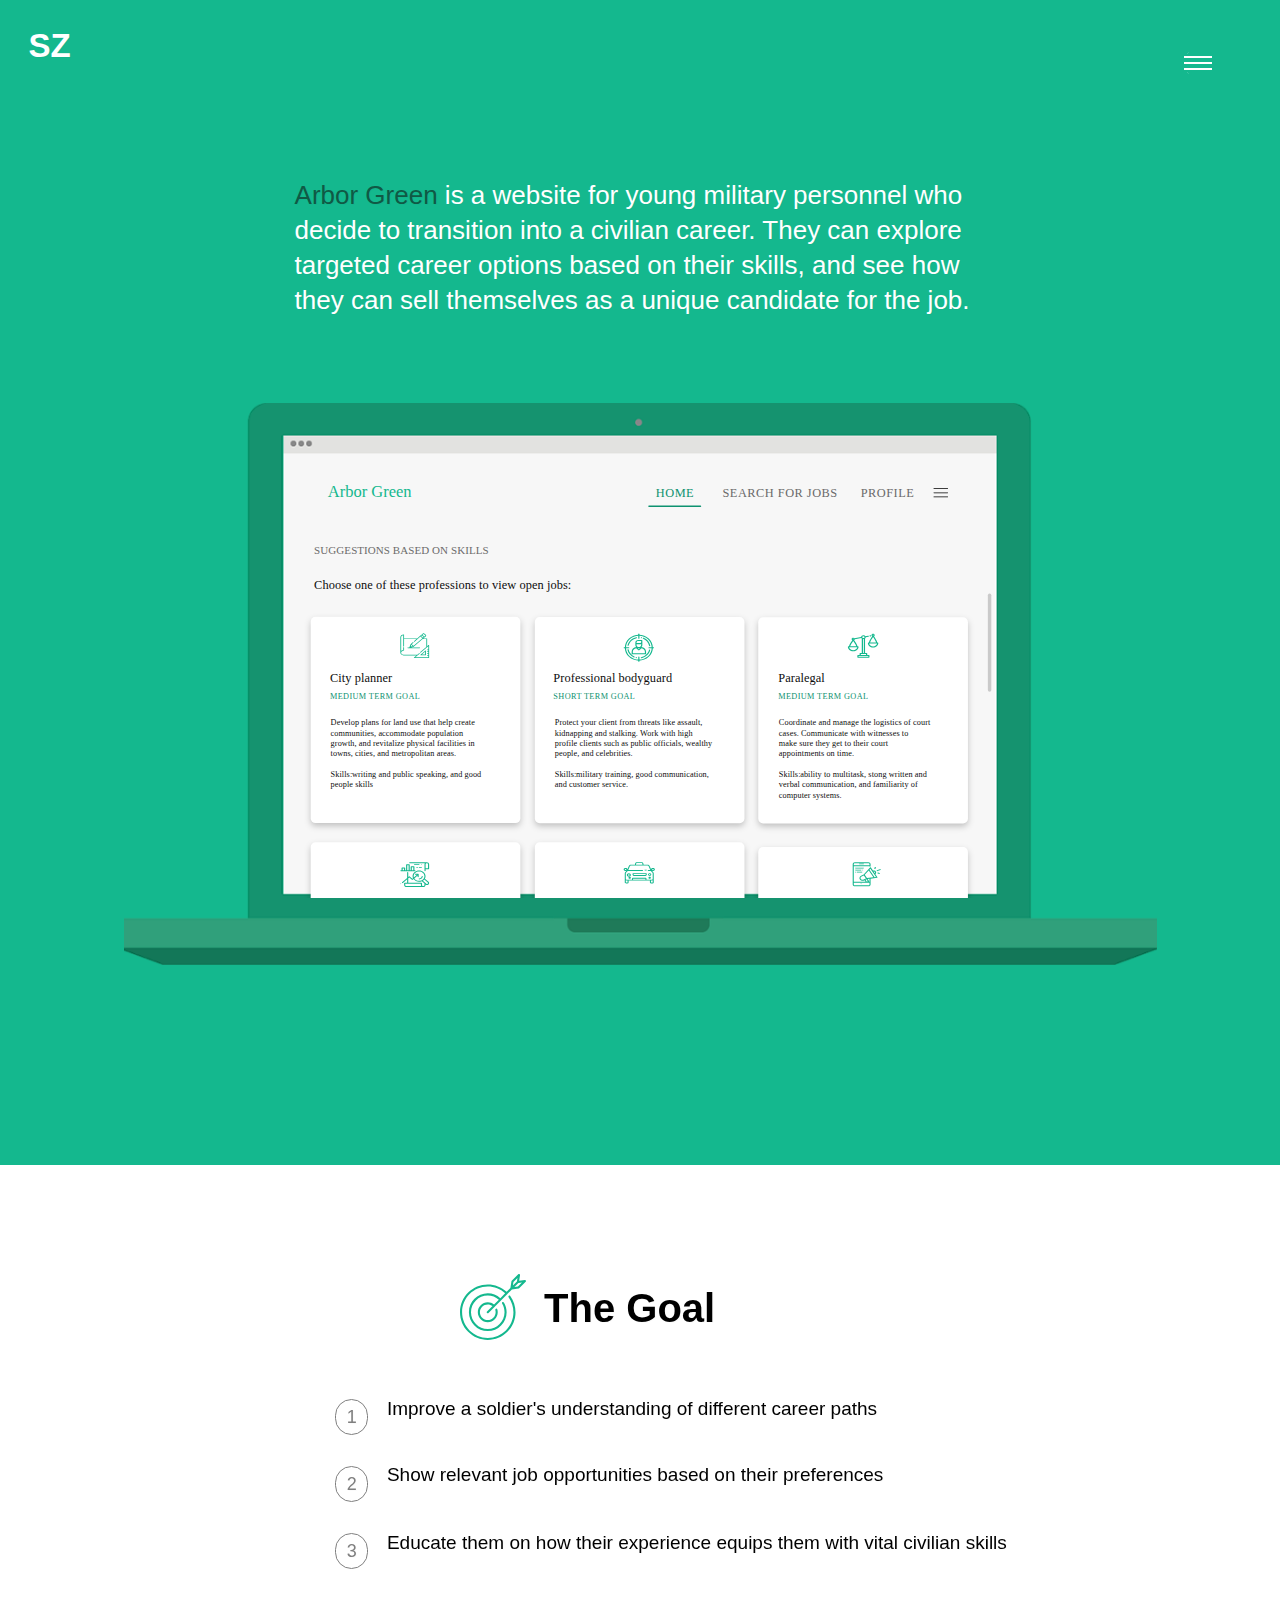
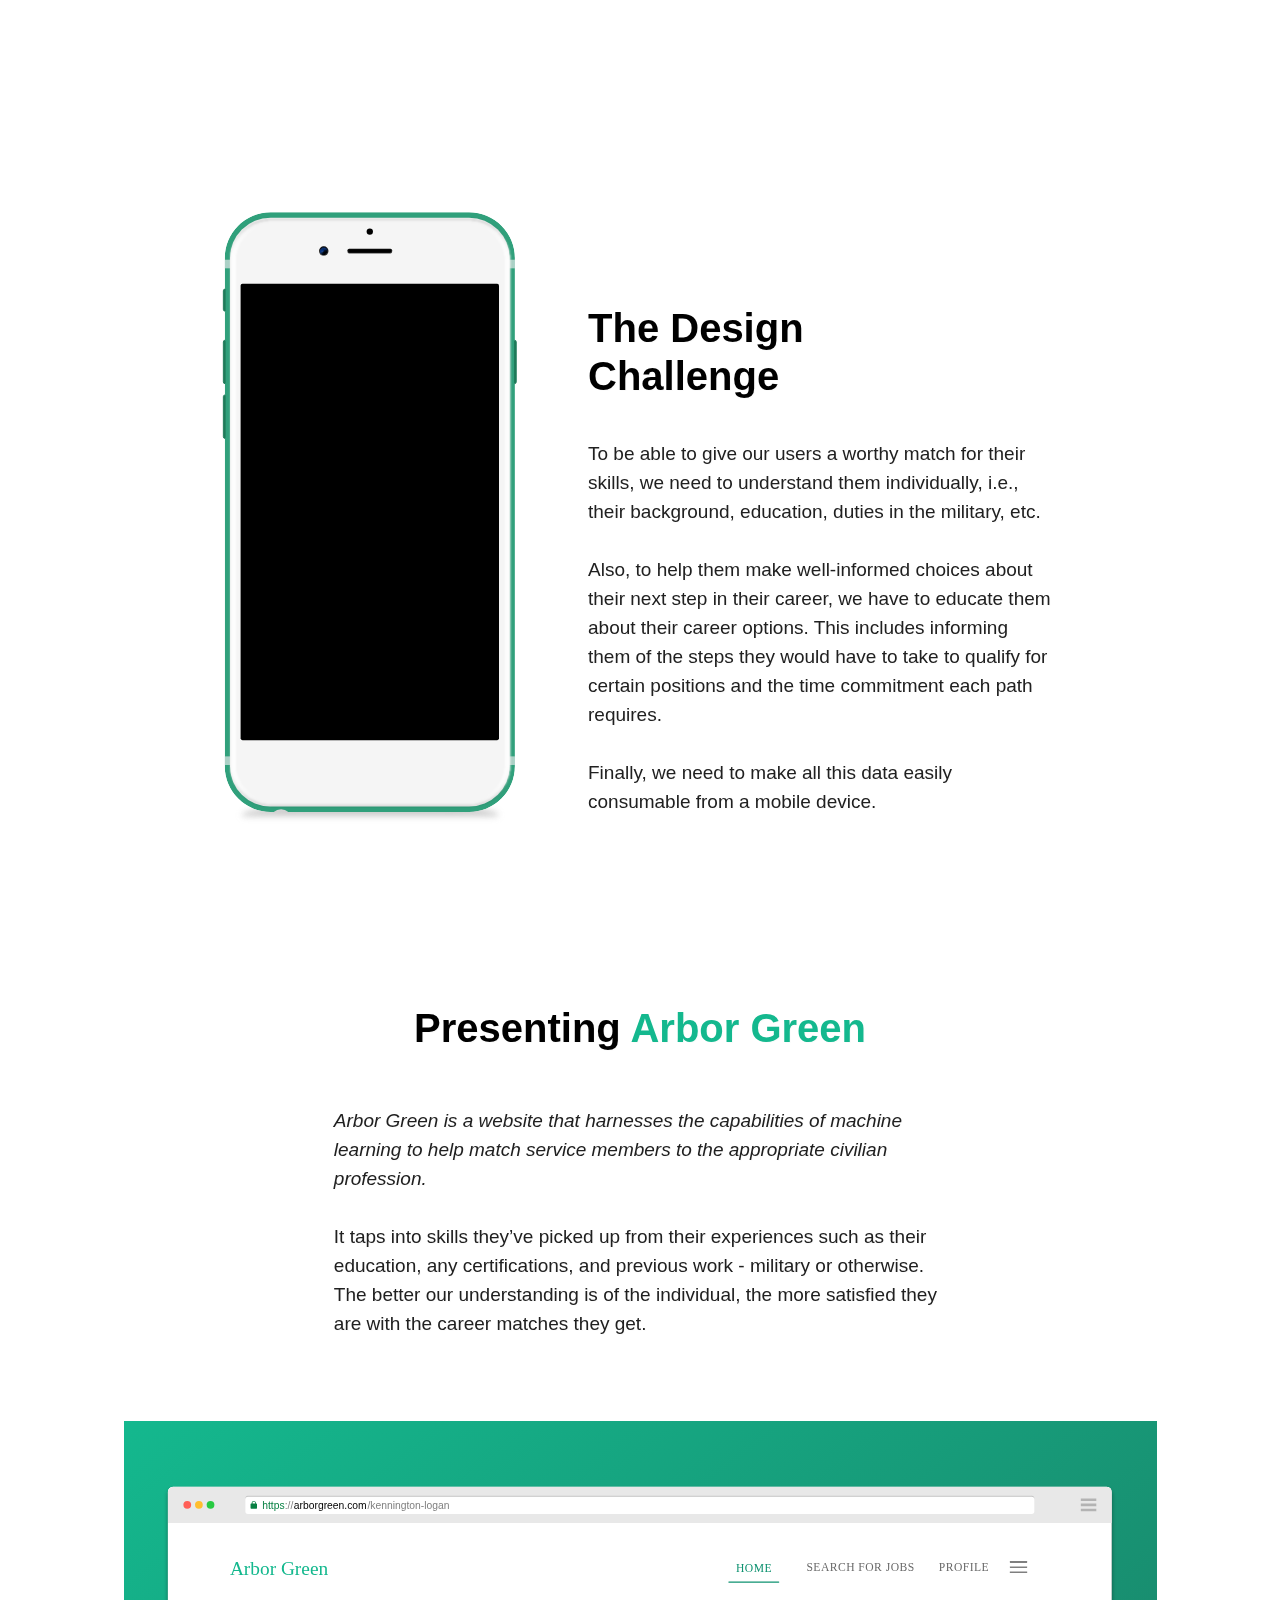
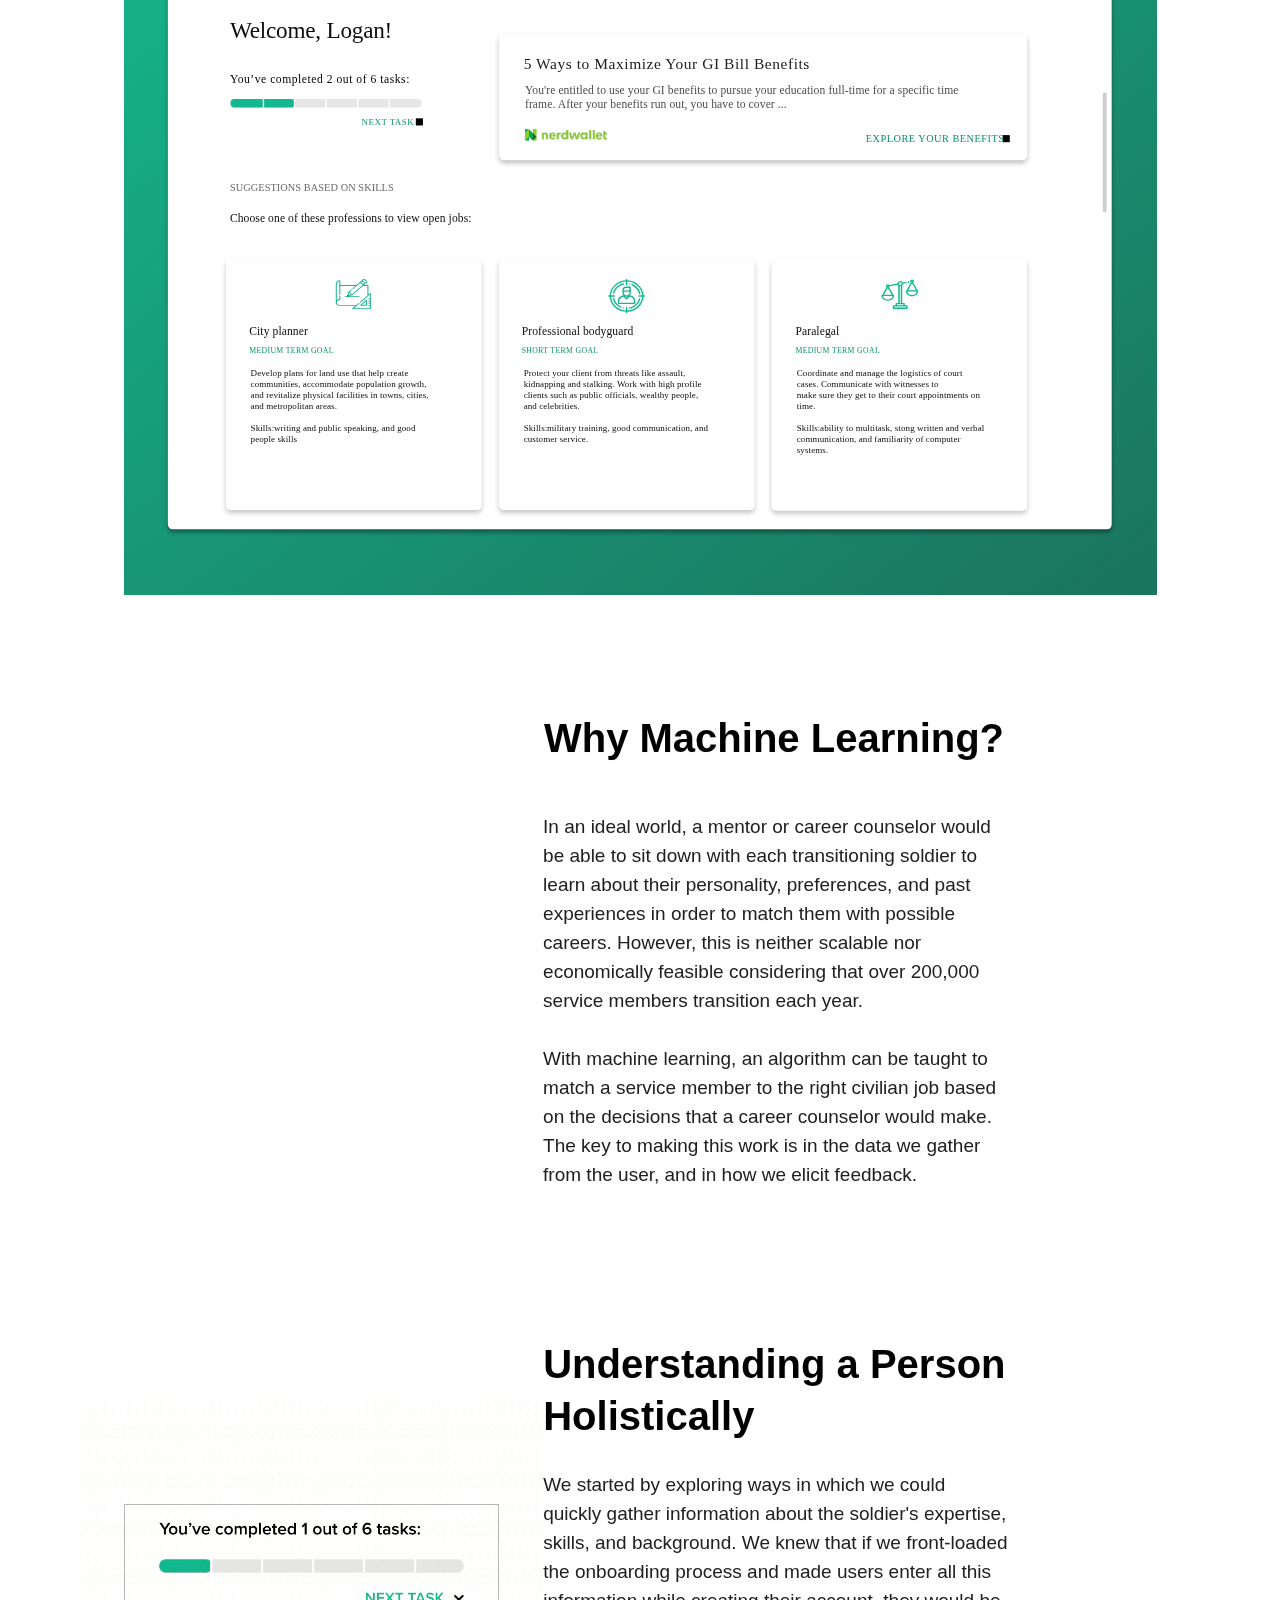
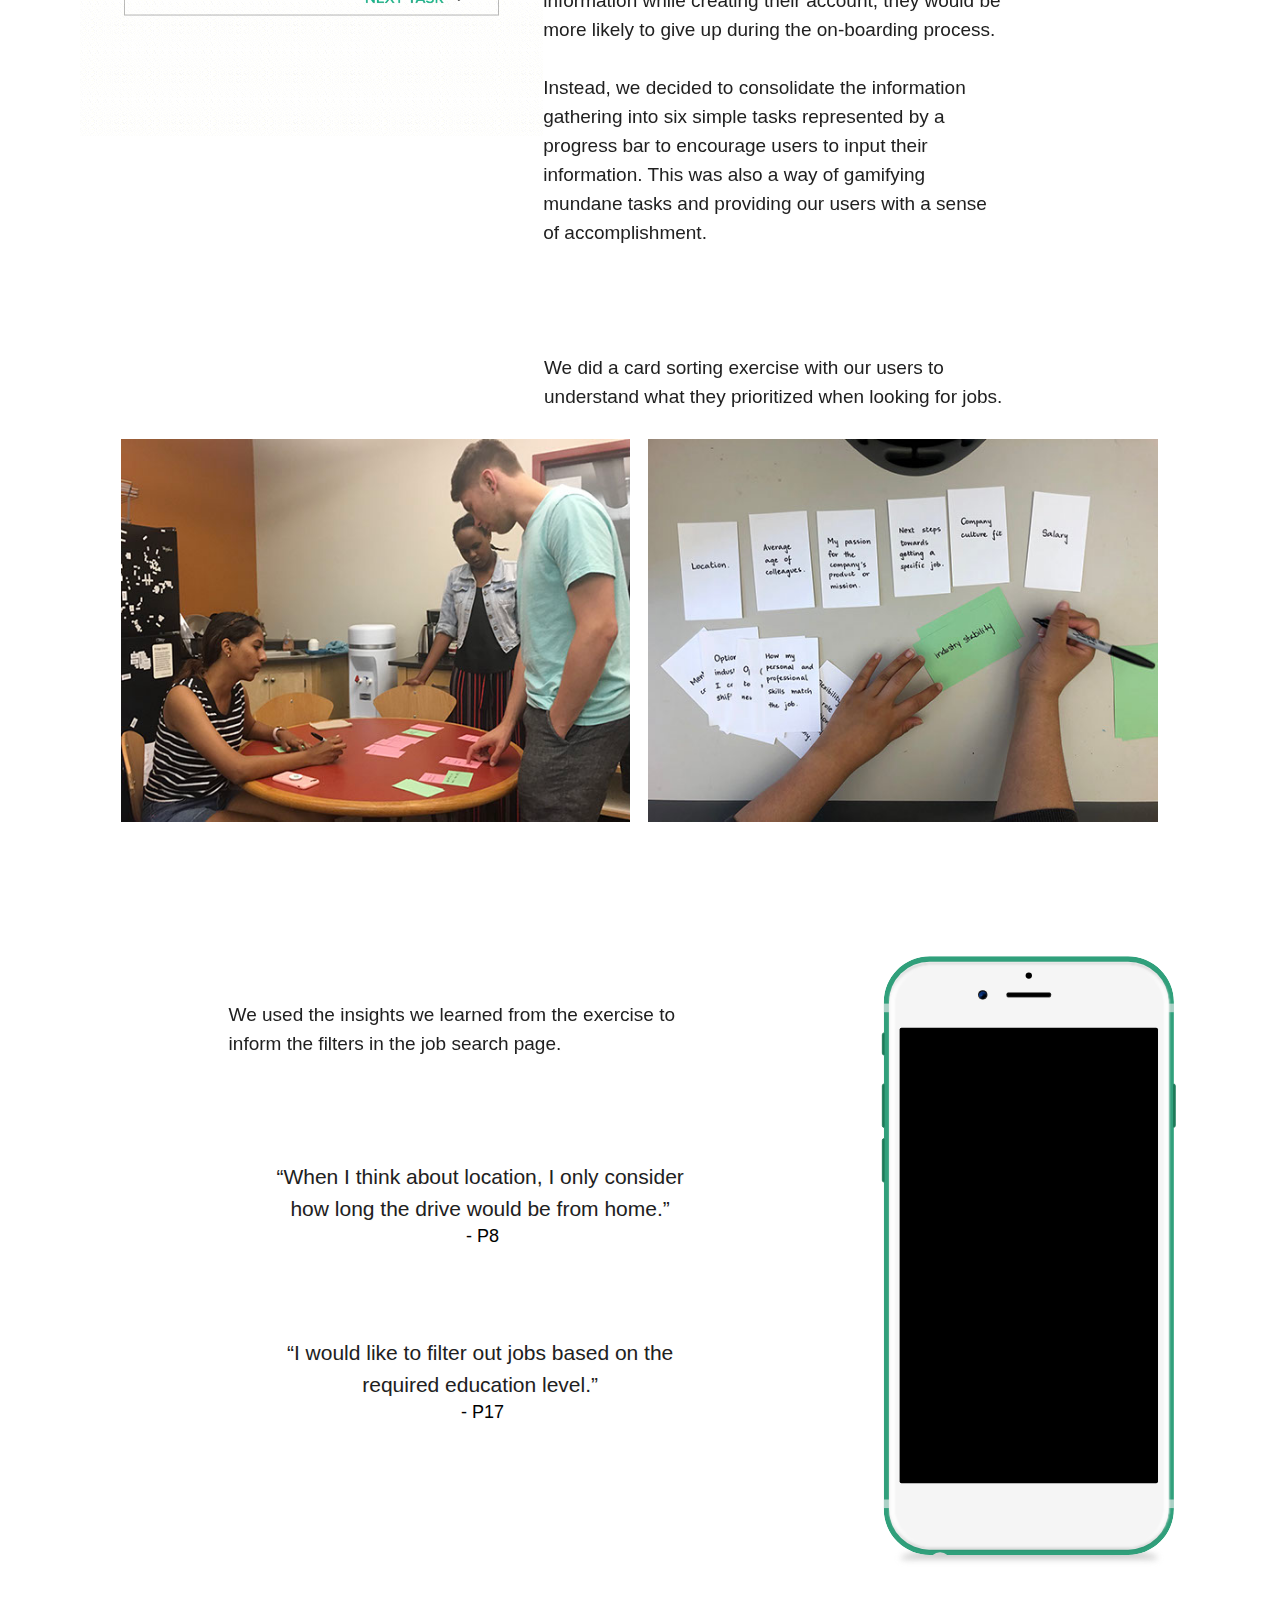
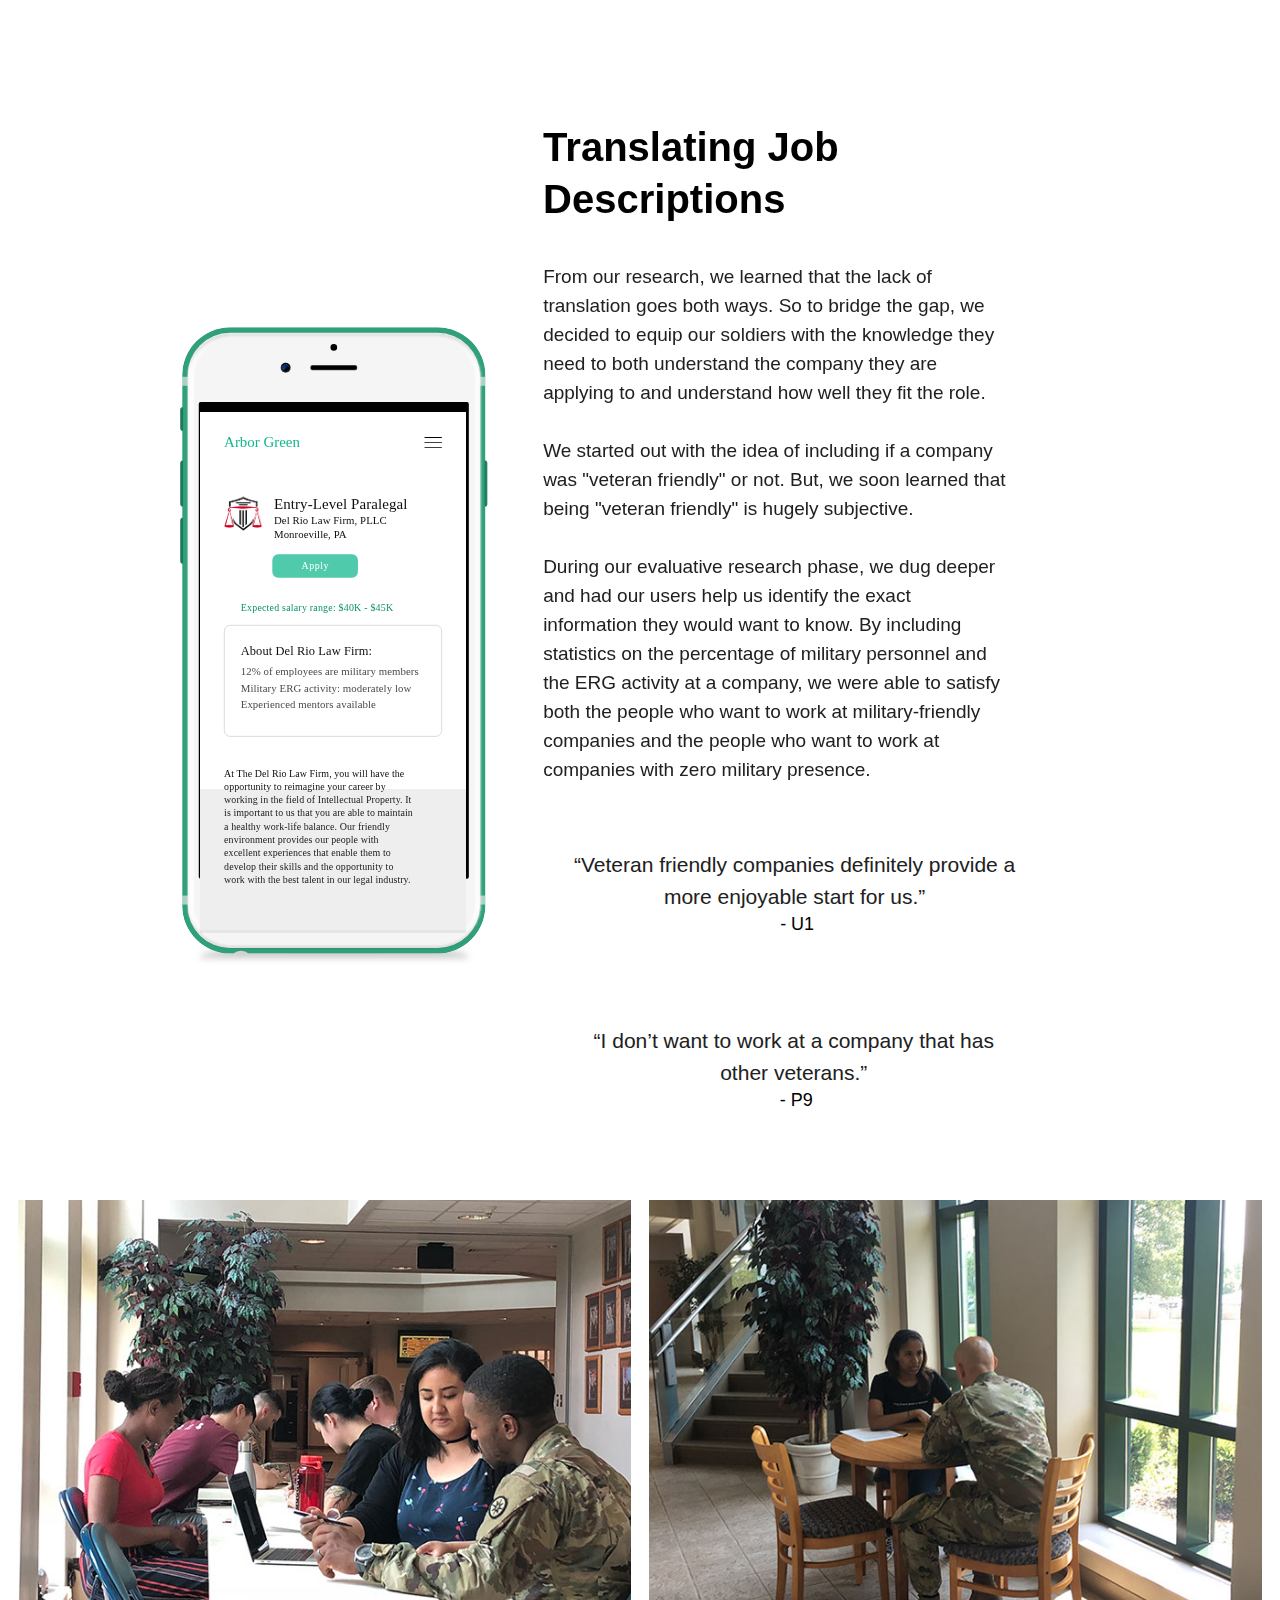
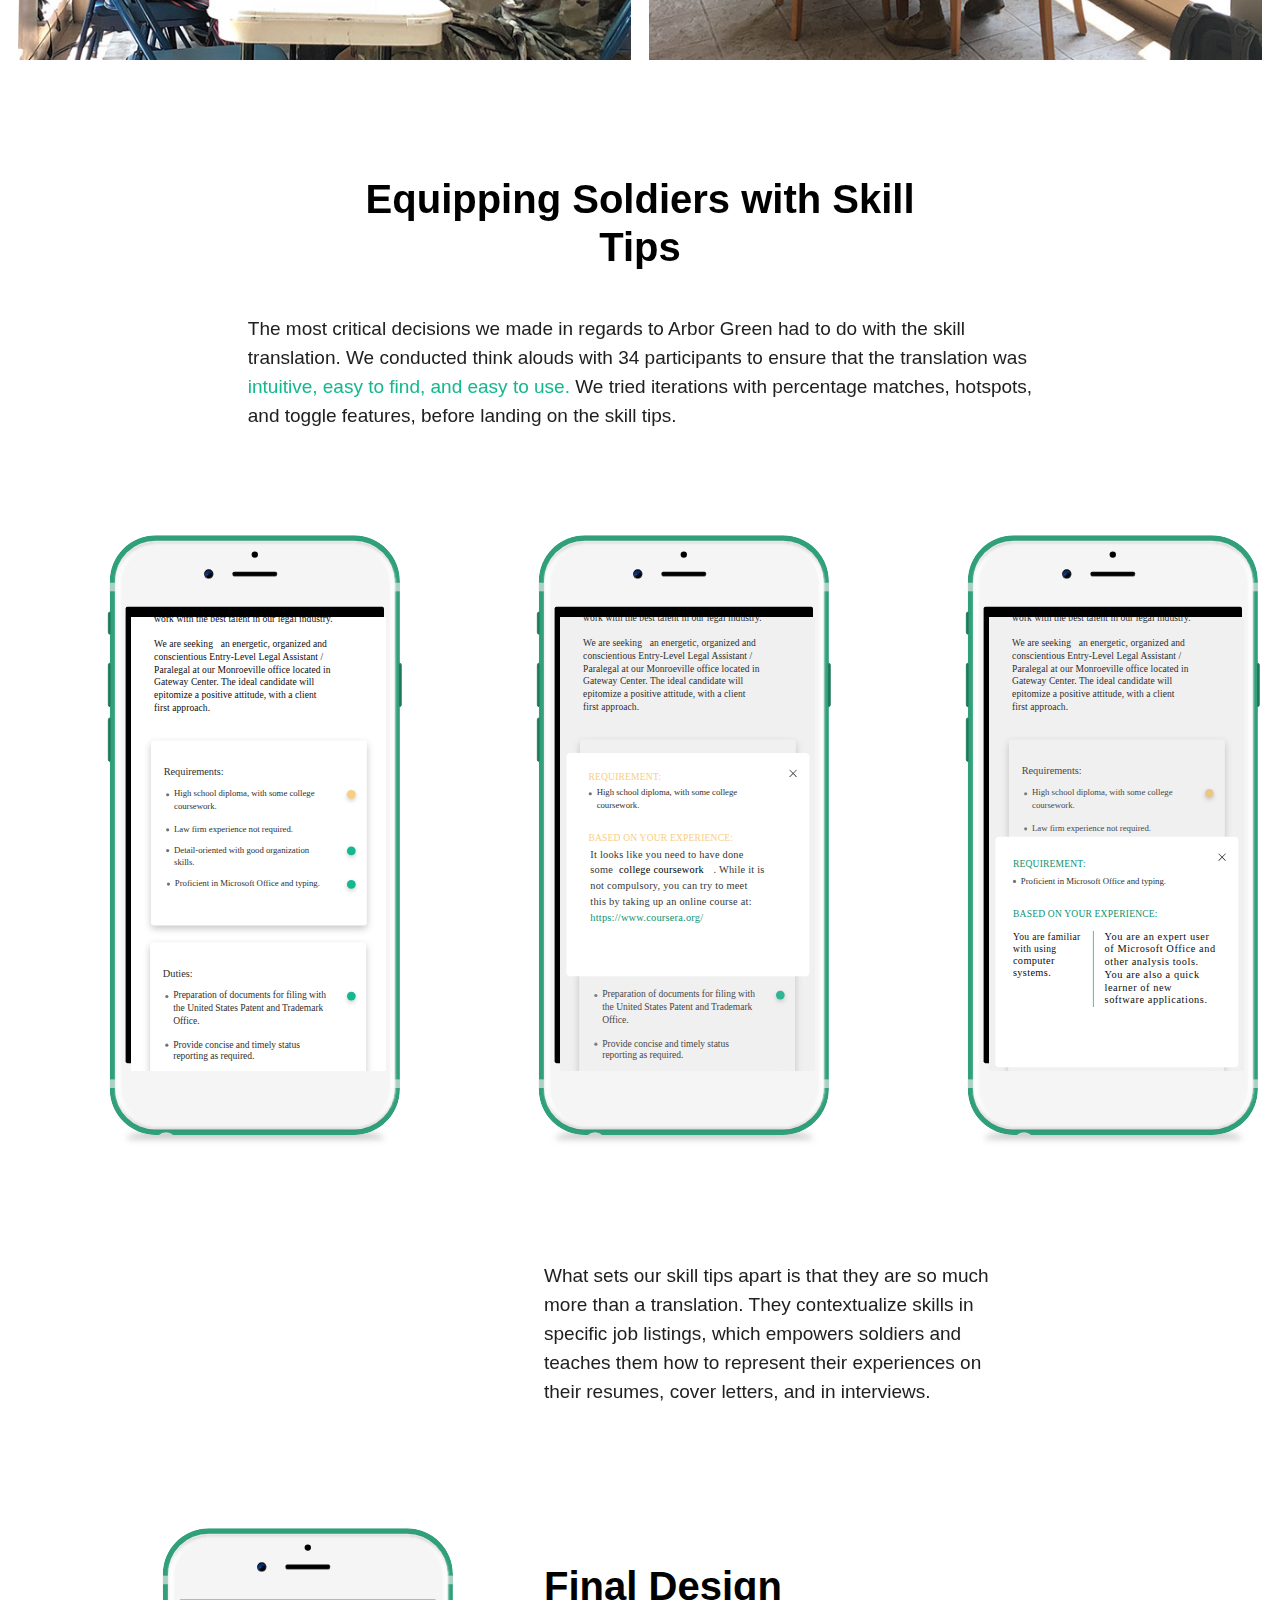
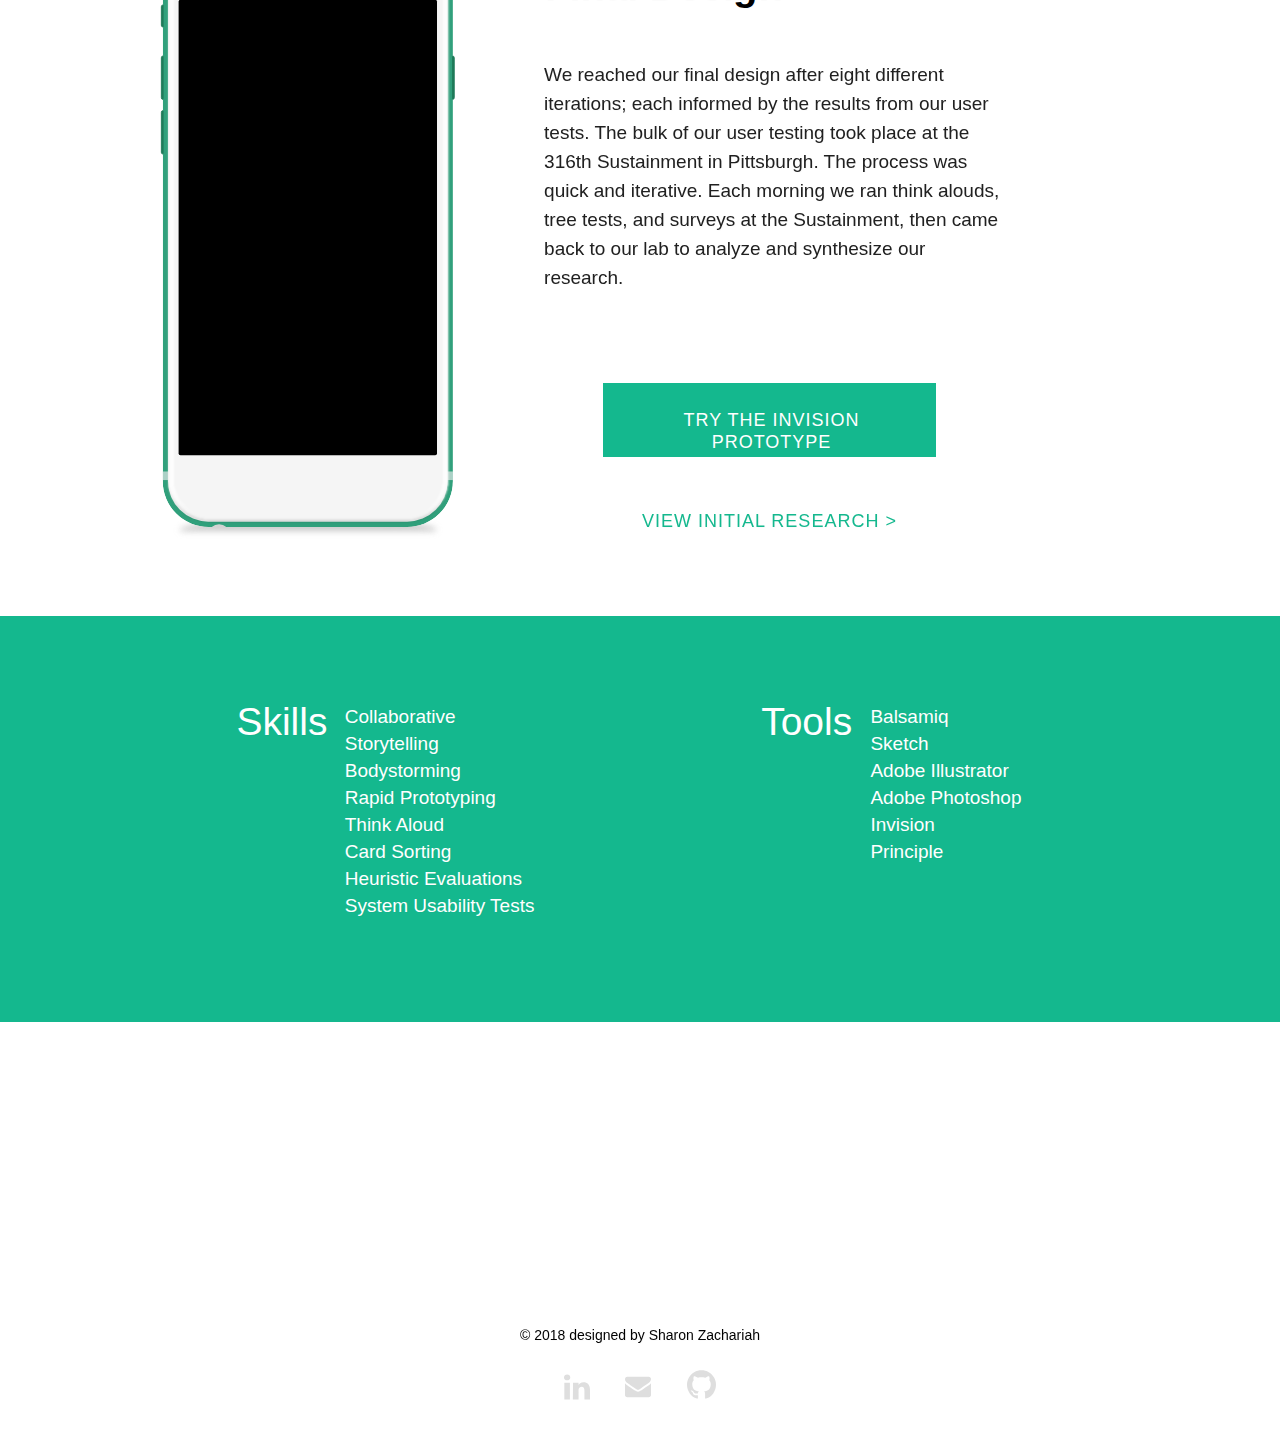
==== commit 798a9991: "changed domain" ====
--- a/arbor-green.html
+++ b/arbor-green.html
@@ -30,7 +30,7 @@
 </script>
   <!-- JS includes -->
   <script src="https://webfonts.creativecloud.com/sansita-one:n4:default.js" type="text/javascript"></script>
-  <script src="https://use.typekit.net/ik/[base64].js" type="text/javascript"></script>
+  <script src="https://use.typekit.net/ik/[base64].js" type="text/javascript"></script>
   <!-- Other scripts -->
   <script type="text/javascript">
    try {Typekit.load();} catch(e) {}
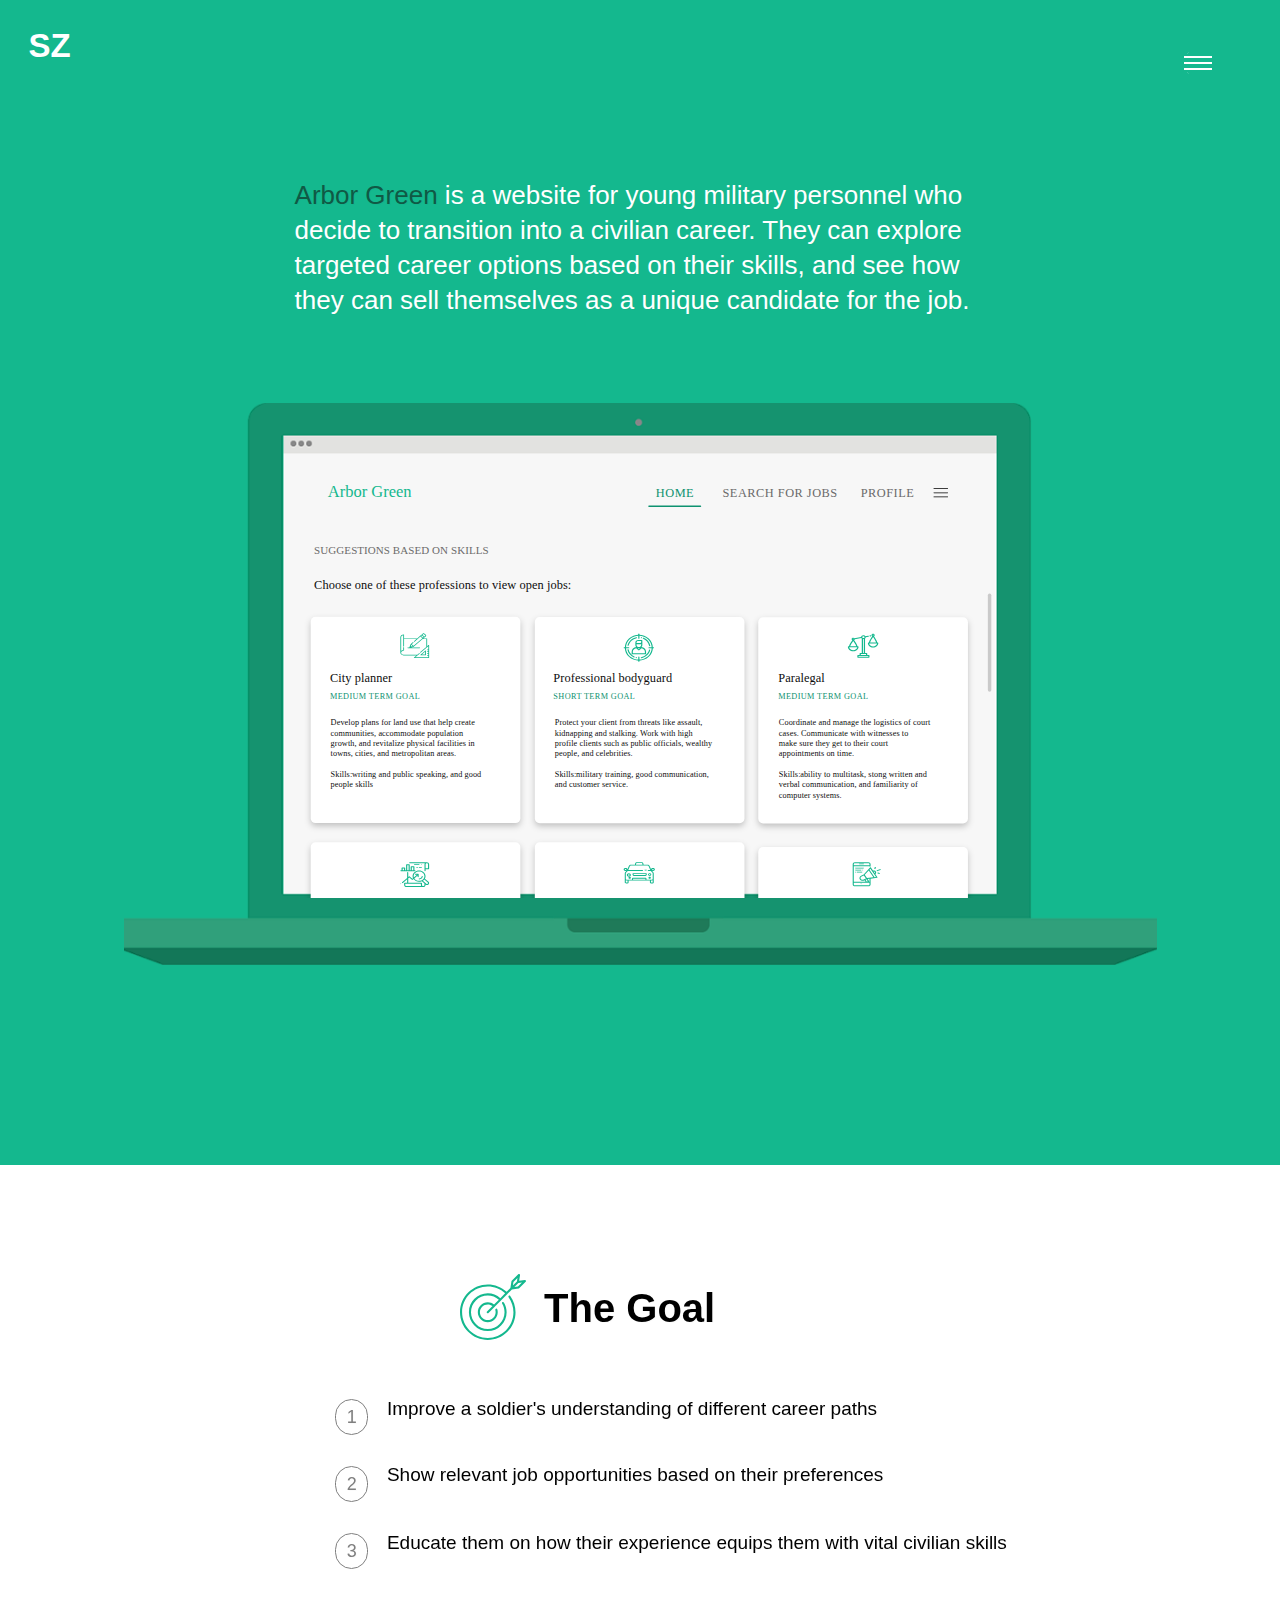
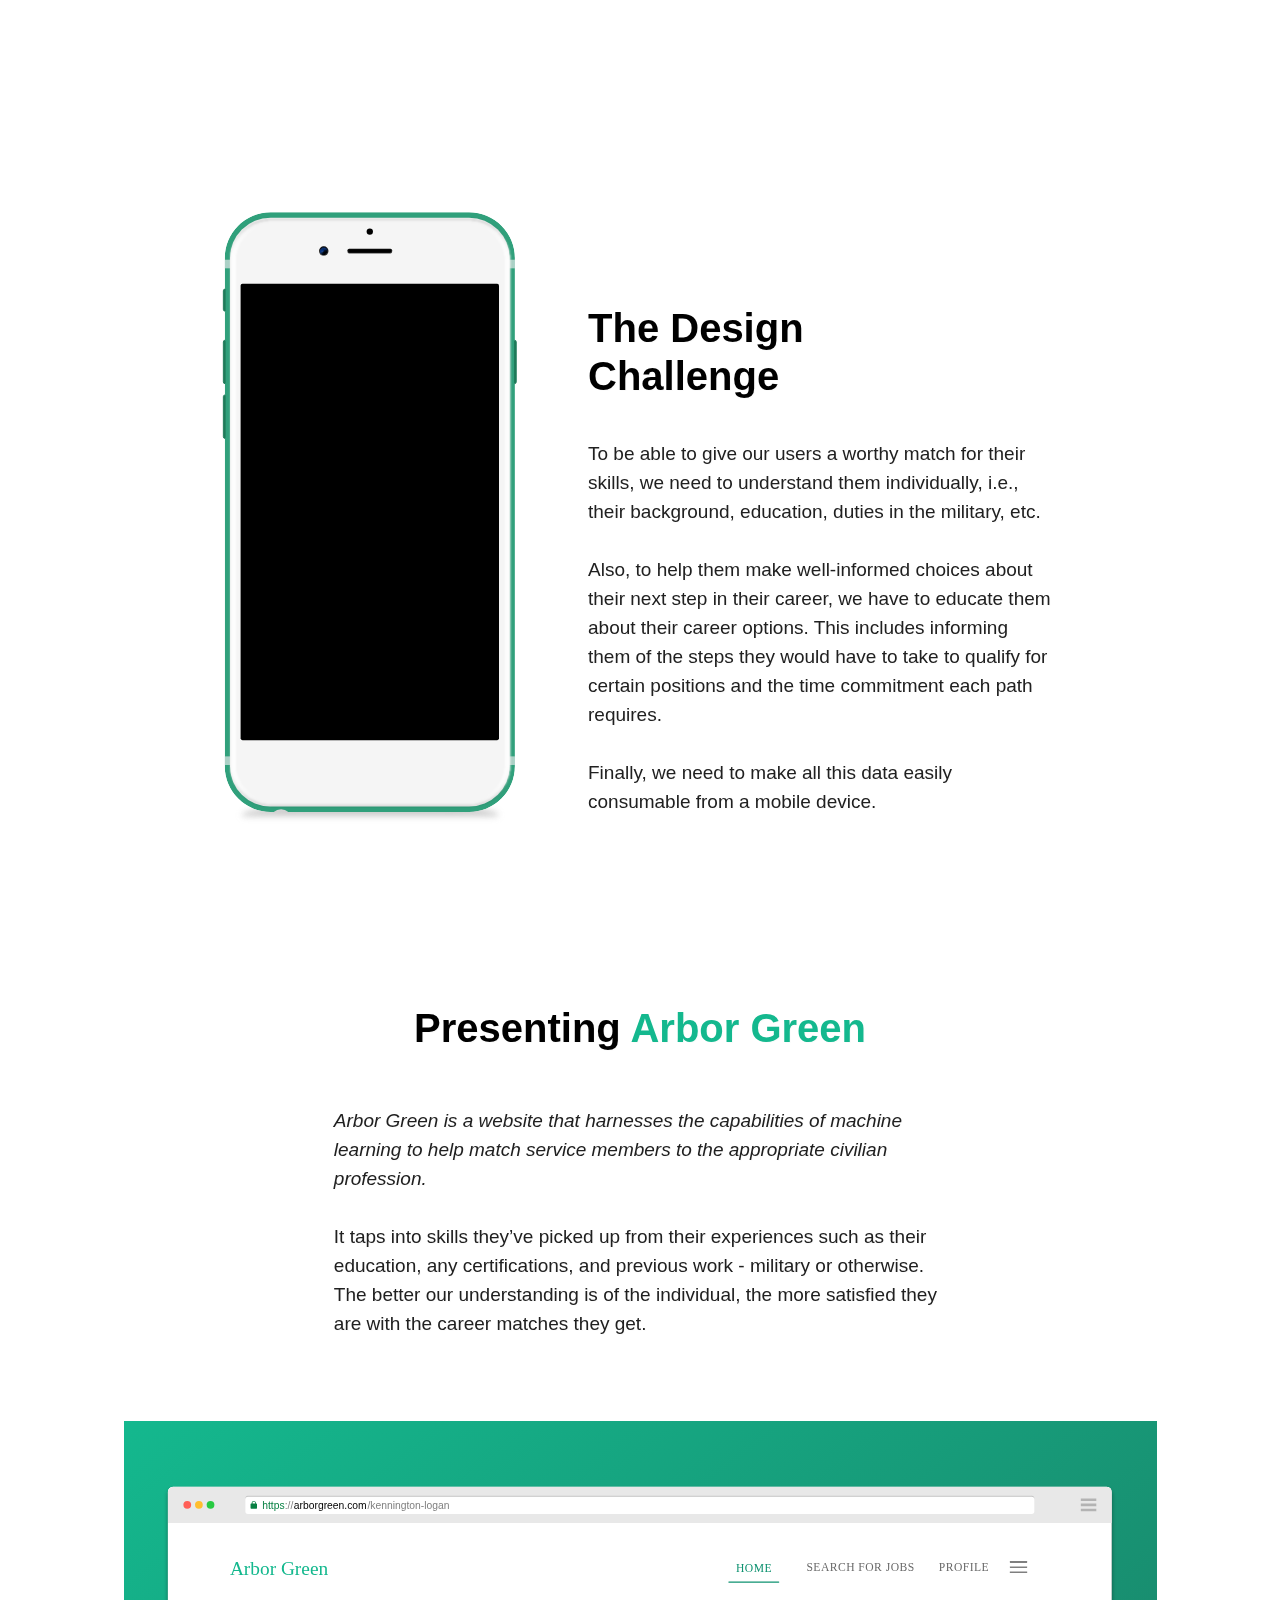
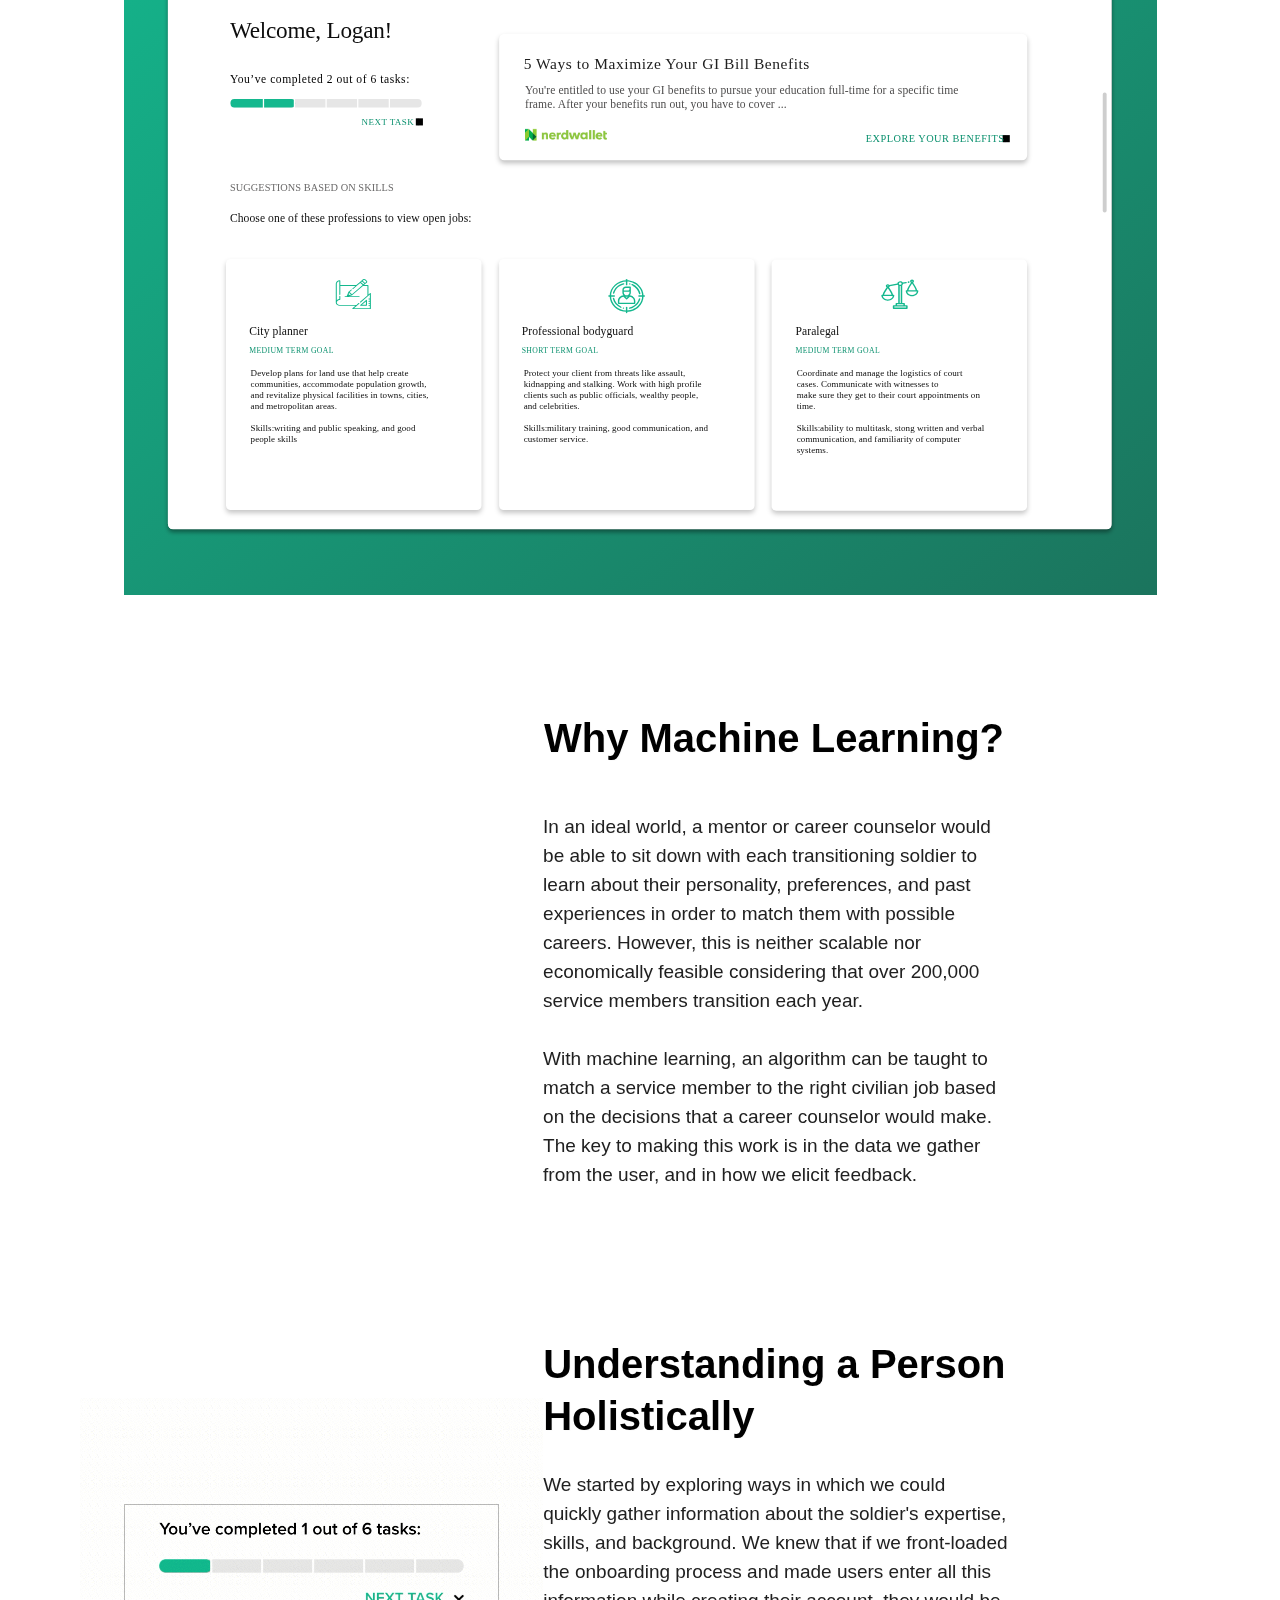
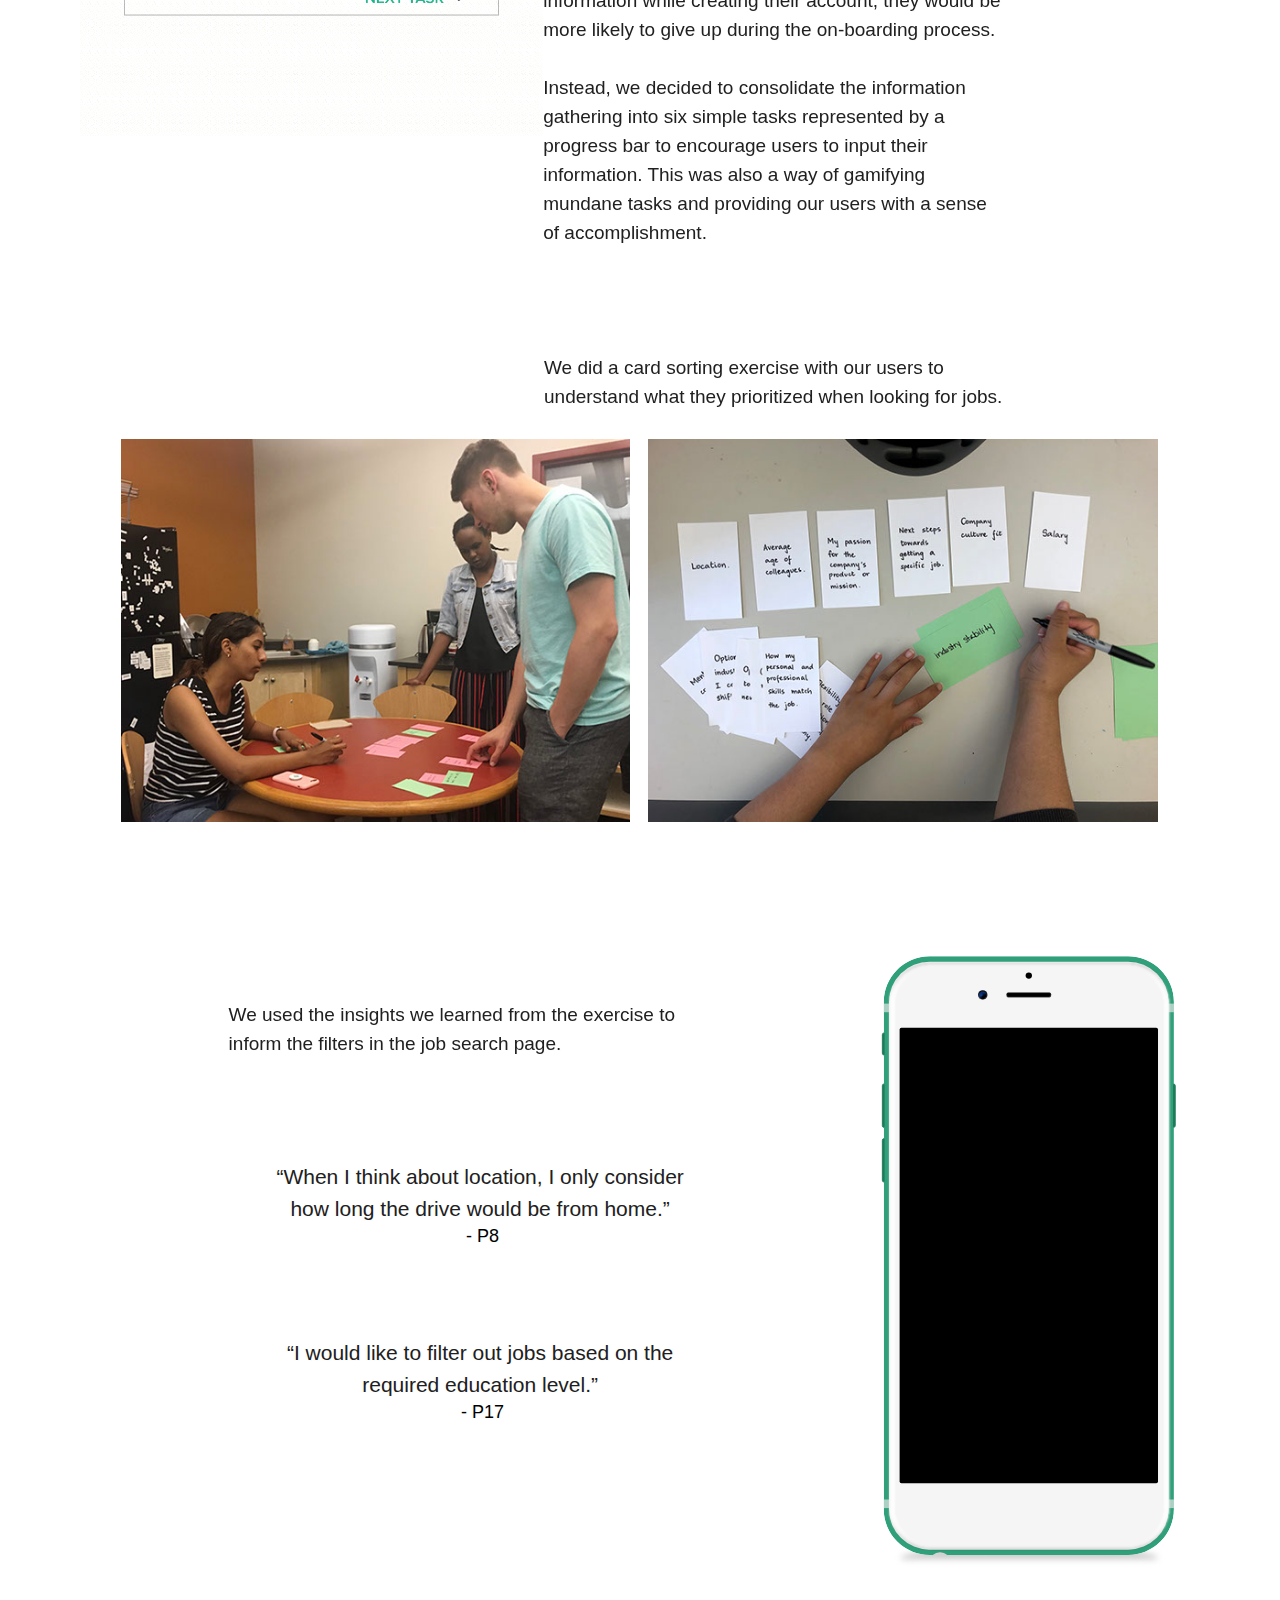
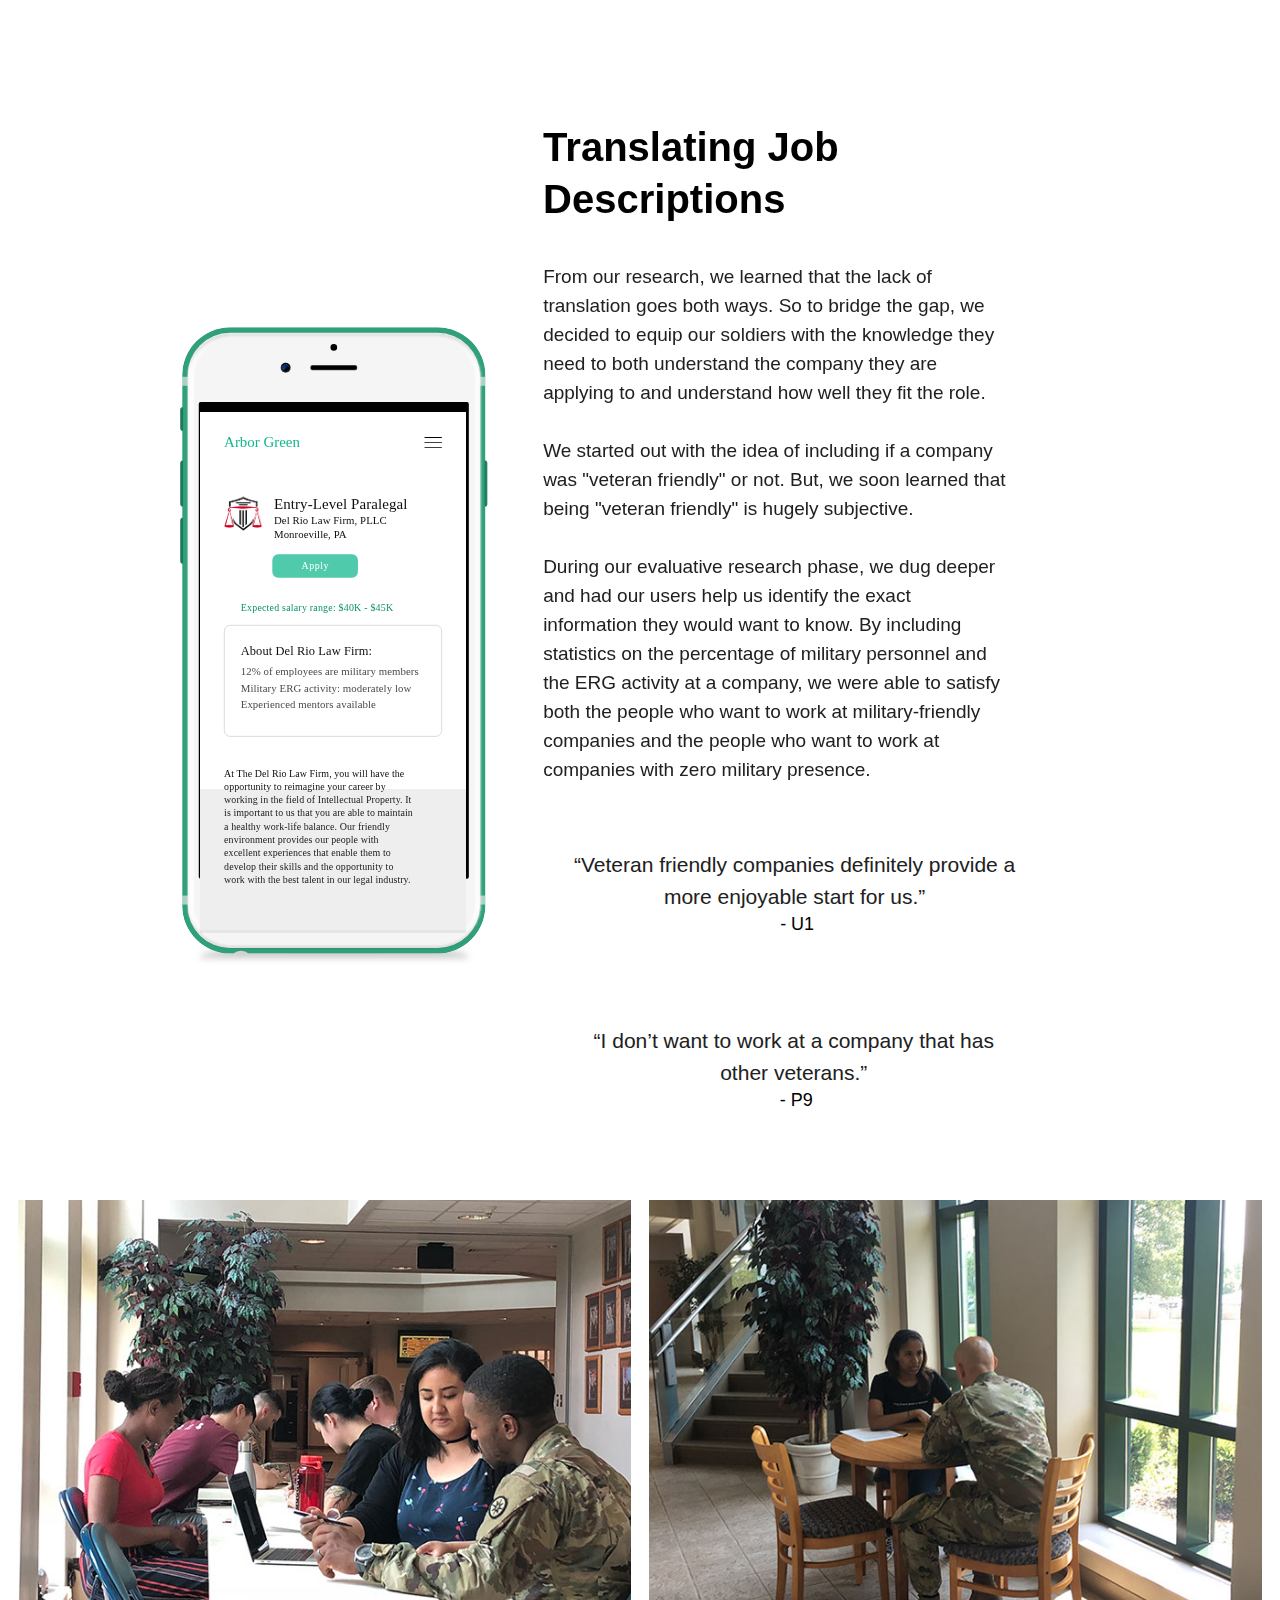
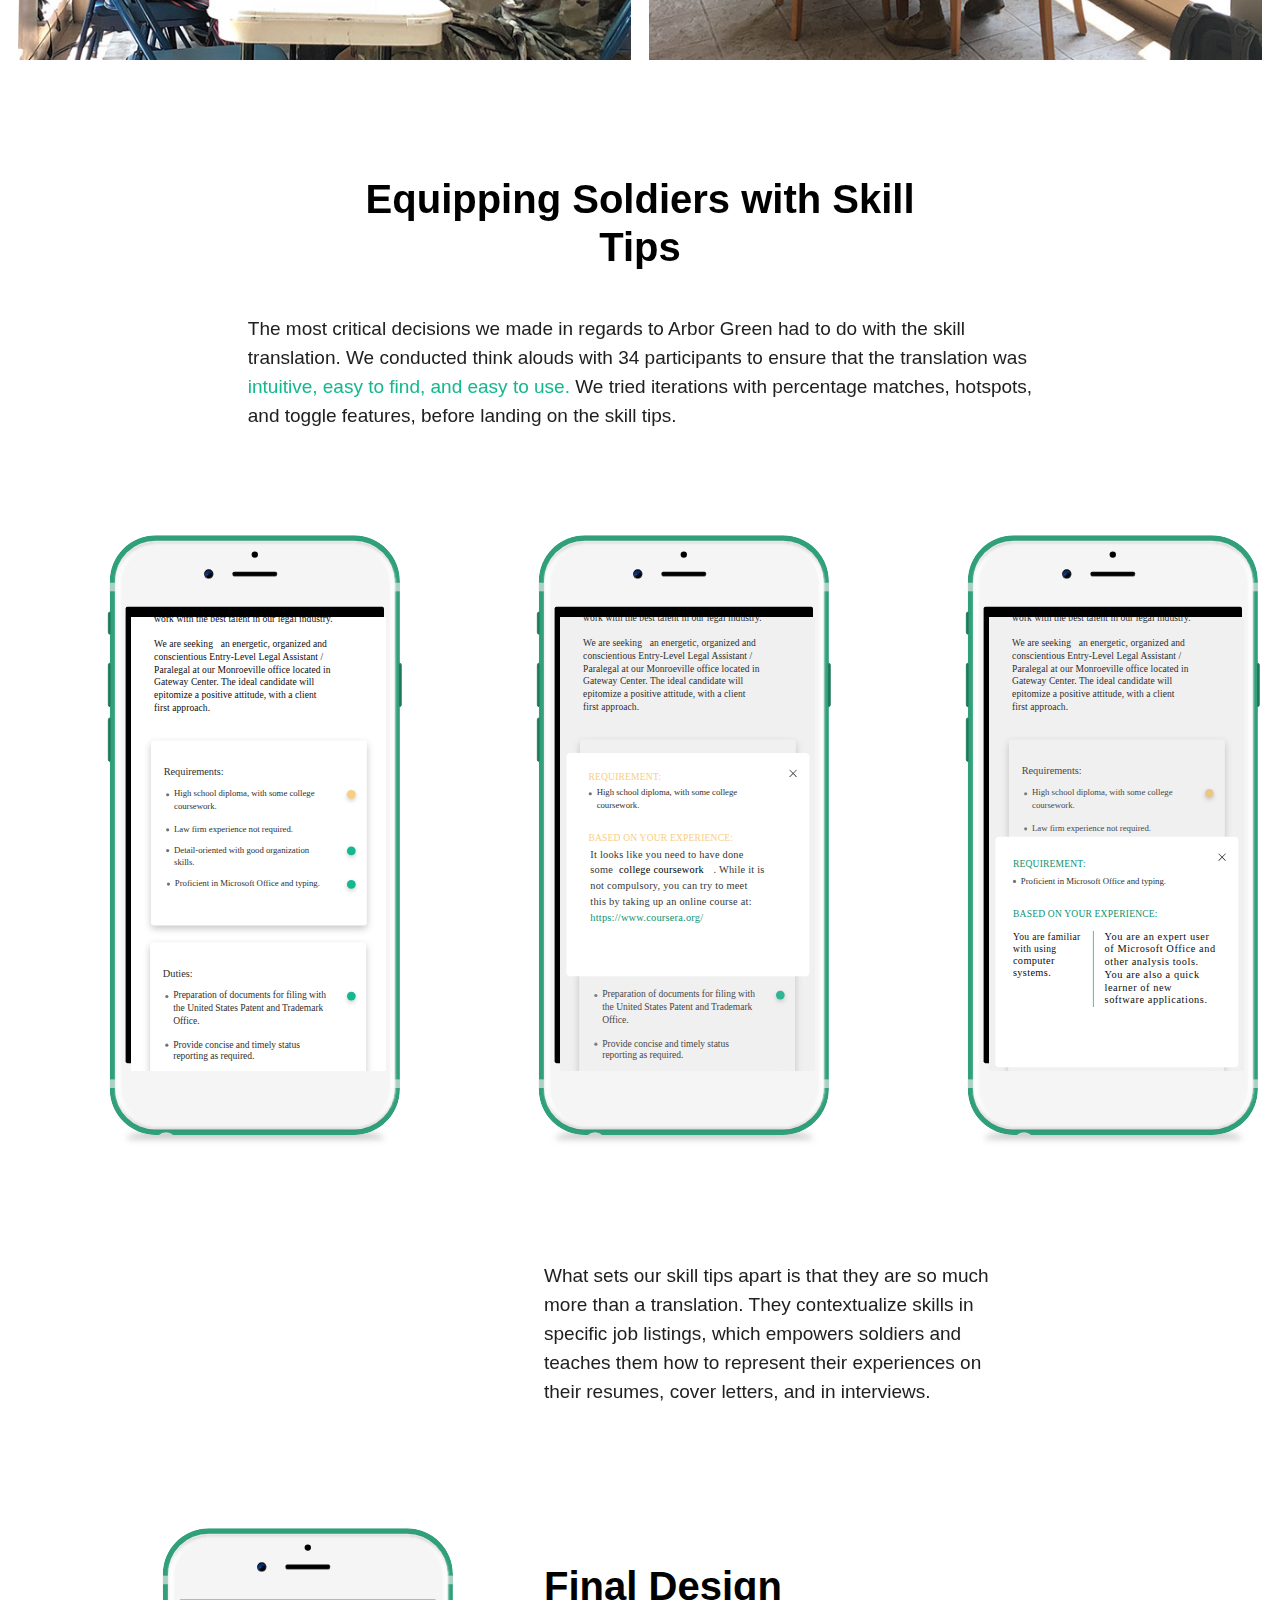
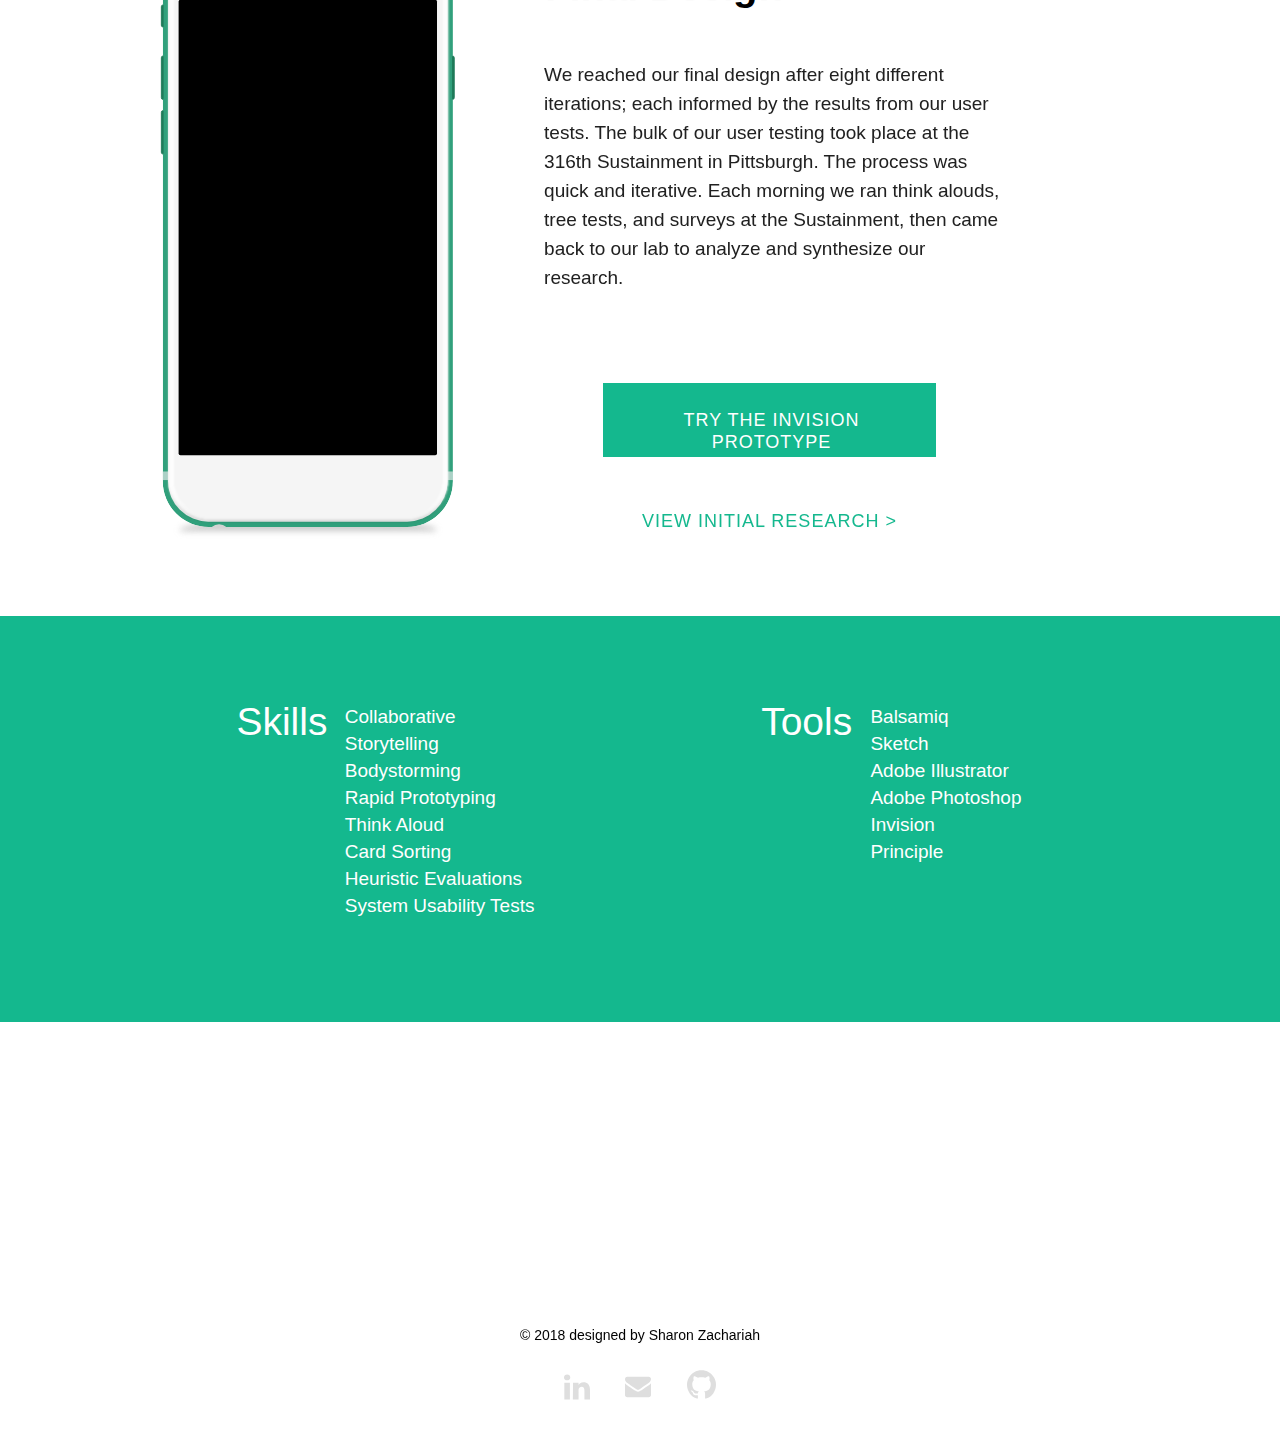
==== commit 867b5b4e: "Back to the top" ====
--- a/arbor-green.html
+++ b/arbor-green.html
@@ -18,11 +18,11 @@
   <!-- CSS -->
   <link rel="stylesheet" type="text/css" href="css/site_global.css?crc=444006867"/>
   <link rel="stylesheet" type="text/css" href="css/master_white-header.css?crc=4249227924"/>
-  <link rel="stylesheet" type="text/css" href="css/arbor-green.css?crc=3792827571" id="pagesheet"/>
+  <link rel="stylesheet" type="text/css" href="css/arbor-green.css?crc=3929216188" id="pagesheet"/>
   <!-- IE-only CSS -->
   <!--[if lt IE 9]>
   <link rel="stylesheet" type="text/css" href="css/nomq_preview_master_white-header.css?crc=3824530138"/>
-  <link rel="stylesheet" type="text/css" href="css/nomq_arbor-green.css?crc=4099987020" id="nomq_pagesheet"/>
+  <link rel="stylesheet" type="text/css" href="css/nomq_arbor-green.css?crc=257771483" id="nomq_pagesheet"/>
   <![endif]-->
   <!-- Other scripts -->
   <script type="text/javascript">
@@ -30,7 +30,7 @@
 </script>
   <!-- JS includes -->
   <script src="https://webfonts.creativecloud.com/sansita-one:n4:default.js" type="text/javascript"></script>
-  <script src="https://use.typekit.net/ik/[base64].js" type="text/javascript"></script>
+  <script src="https://use.typekit.net/ik/[base64].js" type="text/javascript"></script>
   <!-- Other scripts -->
   <script type="text/javascript">
    try {Typekit.load();} catch(e) {}
@@ -55,6 +55,33 @@
 </style>
 
 <style>.scroll1{-webkit-transform-origin:center;-ms-transform-origin:center;-o-transform-origin:center;transform-origin:center;}</style>
+
+<style>
+#return-to-top {
+  position: fixed;
+  bottom: 30px;
+  right: 50px;
+  width: 70px;
+  height: 57px;
+  background-image: url(assets/1asset-18%402x.png);
+  background-size: cover;
+  background-repeat: no-repeat;
+  display: block;
+  text-decoration: none;
+  display: none;
+  z-index: 99999;
+  /*left: 50%;
+  transform: translate(-50%, 0);*/
+  -webkit-transition: all 0.3s linear;
+  -moz-transition: all 0.3s ease;
+  -ms-transition: all 0.3s ease;
+  -o-transition: all 0.3s ease;
+  transition: all 0.3s ease;
+}
+#return-to-top:hover {
+  background-image: url(assets/2asset-19%402x.png);
+}
+</style>
 
 <style>
 .showupslowly {
@@ -568,6 +595,7 @@
 
   <!--HTML Widget code-->
   
+<a href="javascript:" id="return-to-top"></a>
 
   
   <div class="breakpoint active" id="bp_infinity" data-min-width="1161"><!-- responsive breakpoint node -->
@@ -592,7 +620,11 @@
 
      </div>
     </div>
-    <div class="clearfix grpelem shared_content" id="pu28834" data-content-guid="pu28834_content"><!-- column -->
+    <div class="clearfix grpelem shared_content" id="pu45457" data-content-guid="pu45457_content"><!-- column -->
+     <div class="size_fixed colelem shared_content" id="u45457" data-sizePolicy="fixed" data-pintopage="page_fluidx" data-content-guid="u45457_content"><!-- custom html -->
+      
+
+     </div>
      <div class="size_fixed colelem shared_content" id="u28834" data-sizePolicy="fixed" data-pintopage="page_fluidx" data-content-guid="u28834_content"><!-- custom html -->
       
 
@@ -961,7 +993,7 @@
      </div>
      <span class="size_fixed colelem placeholder" data-placeholder-for="u28203_content"><!-- placeholder node --></span>
     </div>
-    <span class="clearfix grpelem placeholder" data-placeholder-for="pu28834_content"><!-- placeholder node --></span>
+    <span class="clearfix grpelem placeholder" data-placeholder-for="pu45457_content"><!-- placeholder node --></span>
     <div class="clearfix grpelem" id="ppu27648"><!-- column -->
      <div class="clearfix colelem temp_no_id" data-orig-id="pu27648"><!-- group -->
       <div class="browser_width grpelem temp_no_id" data-orig-id="u27648-bw">
@@ -1126,12 +1158,17 @@
      </div>
      <span class="size_fixed colelem placeholder" data-placeholder-for="u28203_content"><!-- placeholder node --></span>
     </div>
-    <span class="clearfix grpelem placeholder" data-placeholder-for="pu28834_content"><!-- placeholder node --></span>
+    <div class="clearfix grpelem" id="pu28834"><!-- column -->
+     <span class="size_fixed colelem placeholder" data-placeholder-for="u28834_content"><!-- placeholder node --></span>
+     <span class="size_fixed colelem placeholder" data-placeholder-for="u31305_content"><!-- placeholder node --></span>
+     <span class="size_fixed colelem placeholder" data-placeholder-for="u32799_content"><!-- placeholder node --></span>
+    </div>
     <div class="clearfix grpelem temp_no_id" data-orig-id="pu27648"><!-- column -->
      <div class="browser_width colelem temp_no_id" data-orig-id="u27648-bw">
       <div class="temp_no_id" data-orig-id="u27648"><!-- column -->
        <div class="clearfix temp_no_id" data-orig-id="u27648_align_to_page">
-        <div class="clearfix colelem temp_no_id" data-orig-id="pu17586-4"><!-- group -->
+        <div class="clearfix colelem temp_no_id" data-orig-id="pu45457"><!-- group -->
+         <span class="size_fixed grpelem placeholder" data-placeholder-for="u45457_content"><!-- placeholder node --></span>
          <span class="nonblock nontext clearfix grpelem placeholder" data-placeholder-for="u17586-4_content"><!-- placeholder node --></span>
          <span class="size_fixed grpelem placeholder" data-placeholder-for="u36172_content"><!-- placeholder node --></span>
         </div>
@@ -1440,6 +1477,7 @@
       </div>
      </div>
     </div>
+    <span class="size_fixed grpelem placeholder" data-placeholder-for="u45457_content"><!-- placeholder node --></span>
     <div class="verticalspacer" data-offset-top="12967" data-content-above-spacer="12966" data-content-below-spacer="100" data-sizePolicy="fixed" data-pintopage="page_fixedLeft"></div>
     <span class="clearfix grpelem placeholder" data-placeholder-for="pu34233-4_content"><!-- placeholder node --></span>
    </div>
@@ -1495,6 +1533,41 @@
 	}
  })();/* Widget:Parallax Scrolling (1.0) */
+(function(){
++	try{
+
+//if(window.innerWidth > 480){
+require(['https://cdn.jsdelivr.net/npm/jquery.easing@1.4.1/jquery.easing.min.js'], function() {
+pic = new Image();
+pic.src="assets/2asset-19%402x.png";
+$(window).scroll(function() {
+    if ($(this).scrollTop() >= 50) {
+        $('#return-to-top').fadeIn(200);
+    } else {
+        $('#return-to-top').fadeOut(200);
+    }
+});
+$('#return-to-top').click(function() {
+    $('body,html').animate({
+        scrollTop : 0
+    }, 500, 'linear');
+});
+});
+//}
+
++	}
++	catch(e)
++	{
++		Muse.Assert.fail('Error with Widget:Scroll To Top (1.2) ParamHTMLOnDocReady Handler ' + e.toString());
++	}
++})();/* Widget:Scroll To Top (1.2) */
 (function(){
  	try{
@@ -1841,6 +1914,6 @@
 
 </script>
   <!-- RequireJS script -->
-  <script src="scripts/require.js?crc=4157109226" type="text/javascript" async data-main="scripts/museconfig.js?crc=4051681101" onload="if (requirejs) requirejs.onError = function(requireType, requireModule) { if (requireType && requireType.toString && requireType.toString().indexOf && 0 <= requireType.toString().indexOf('#scripterror')) window.Muse.assets.check(); }" onerror="window.Muse.assets.check();"></script>
+  <script src="scripts/require.js?crc=4157109226" type="text/javascript" async data-main="scripts/museconfig.js?crc=4153641093" onload="if (requirejs) requirejs.onError = function(requireType, requireModule) { if (requireType && requireType.toString && requireType.toString().indexOf && 0 <= requireType.toString().indexOf('#scripterror')) window.Muse.assets.check(); }" onerror="window.Muse.assets.check();"></script>
    </body>
 </html>
--- a/css/arbor-green.css
+++ b/css/arbor-green.css
@@ -1 +1 @@
-.version.arbor_green{color:#0000E2;background-color:#11F4B3;}.js body{visibility:hidden;}.js body.initialized{visibility:visible;}#page{margin-right:auto;filter:alpha(opacity=100);opacity:1;margin-left:auto;background-color:#FFFFFF;background-image:none;border-width:0px;z-index:1;width:100%;border-color:#000000;-ms-filter:"progid:DXImageTransform.Microsoft.Alpha(Opacity=100)";}.scroll3{background-color:#FFFFFF;border-color:#000000;border-width:0px;}#u28165{background-color:transparent;border-color:transparent;border-width:0px;z-index:15;min-height:54px;margin-right:-10000px;width:50px;position:relative;}#u28198{background-color:transparent;margin-right:-10000px;position:relative;border-width:0px;z-index:16;min-height:71px;width:70px;border-color:transparent;}#u28382{background-color:transparent;margin-right:-10000px;position:relative;border-width:0px;z-index:18;min-height:71px;width:70px;border-color:transparent;}#u28203{left:0%;background-color:transparent;margin-top:61px;position:relative;border-width:0px;z-index:17;min-height:71px;width:70px;border-color:transparent;}#u28834{background-color:transparent;position:relative;border-width:0px;z-index:27;min-height:105px;width:70px;border-color:transparent;}#u31305,#u32799{background-color:transparent;position:relative;border-width:0px;min-height:88px;width:70px;border-color:transparent;}#u27648{background-color:#14B88E;z-index:4;}#u17586-4{min-height:75px;position:relative;}#u36172{margin-right:-10000px;min-height:64px;position:relative;}#u27649-5{font-weight:500;line-height:35px;font-size:26px;z-index:5;min-height:114px;color:#FFFFFF;font-family:proxima-nova, sans-serif;position:relative;}#u27649{color:#105945;}#u28241{background-color:transparent;position:relative;border-width:0px;z-index:10;border-color:transparent;}#u27784{background-color:transparent;border-width:0px;z-index:11;margin-right:-10000px;width:100%;position:relative;}#u27848{background-color:transparent;border-width:0px;z-index:13;margin-right:-10000px;position:relative;}#u28154{display:block;z-index:14;}#pu27648,#u27648-bw{z-index:4;}#pu29344{left:0%;z-index:28;}#u29344{background-color:transparent;position:relative;margin-right:-10000px;z-index:28;}#u29340{display:block;z-index:29;}#u28542-4{margin-right:-10000px;line-height:48px;font-weight:600;font-size:40px;background-color:transparent;text-align:left;z-index:19;min-height:62px;position:relative;font-family:proxima-nova, sans-serif;}#u35161,#u35175,#u35189{left:0%;background-color:transparent;border-color:transparent;border-width:0px;position:relative;}#u28735,#u28732,#u28720{background-color:transparent;position:relative;border-width:0px;margin-right:-10000px;border-color:transparent;}#u28565-4,#u28580-4,#u28574-4{margin-right:-10000px;line-height:22px;font-size:18px;min-height:20px;color:#7F7F7F;text-align:center;position:relative;}#u28729-4,#u28726-4,#u28717-4{font-weight:400;line-height:29px;font-size:19px;position:relative;font-family:proxima-nova, sans-serif;margin-right:-10000px;}#u29490-4{font-weight:600;line-height:48px;font-family:proxima-nova, sans-serif;z-index:23;min-height:62px;text-align:left;font-size:40px;position:relative;}#u29494-10{font-weight:400;line-height:29px;font-family:proxima-nova, sans-serif;color:#202020;z-index:30;min-height:385px;font-size:19px;position:relative;}#u29921{left:0px;background-color:transparent;position:relative;border-width:0px;z-index:40;border-color:transparent;}#u29842{background-color:transparent;margin-right:-10000px;position:relative;width:100%;z-index:41;}#u29838{display:block;z-index:42;}#u29852{background-color:transparent;z-index:43;margin-right:-10000px;position:relative;}#u30113-5{left:0%;font-weight:600;line-height:48px;text-align:center;font-family:proxima-nova, sans-serif;z-index:45;min-height:62px;position:relative;font-size:40px;}#u30114-8{left:0%;font-weight:400;line-height:29px;font-size:19px;font-family:proxima-nova, sans-serif;min-height:275px;color:#202020;position:relative;}#u30114{font-style:italic;}#u30779{background-color:transparent;}#u31082-7{left:0%;font-weight:400;line-height:29px;font-size:19px;font-family:proxima-nova, sans-serif;min-height:385px;color:#202020;position:relative;}.scroll1,.showupslowly,.scroll2{background-color:transparent;border-color:#000000;border-width:0px;}#u31219-4{font-weight:600;line-height:52px;font-family:proxima-nova, sans-serif;position:relative;min-height:62px;text-align:left;font-size:40px;}#u31222-7{font-weight:400;line-height:29px;font-family:proxima-nova, sans-serif;min-height:385px;color:#202020;font-size:19px;position:relative;}#u31225{background-color:transparent;z-index:2;position:relative;}#u31695-4{left:0%;font-weight:400;line-height:29px;font-family:proxima-nova, sans-serif;background-color:transparent;font-size:19px;min-height:77px;color:#202020;position:relative;}#u32083-4{font-weight:400;line-height:29px;font-family:proxima-nova, sans-serif;background-color:transparent;font-size:19px;border-width:0px;min-height:83px;color:#202020;position:relative;}#u31965{background-color:transparent;margin-right:-10000px;position:relative;}#u32984-10{font-weight:400;line-height:29px;font-family:proxima-nova, sans-serif;position:relative;min-height:323px;color:#202020;font-size:19px;}#u33383{background-color:#7F7F7F;filter:alpha(opacity=13);opacity:0.13;-ms-filter:"progid:DXImageTransform.Microsoft.Alpha(Opacity=13)";margin-right:-10000px;width:100%;position:relative;}#u32173-6,#u33377-6{font-weight:400;position:relative;min-height:92px;width:450px;text-align:center;}#u32173-6:hover,#u33377-6:hover{padding-top:0px;background-color:transparent;margin-bottom:0px;padding-bottom:0px;min-height:92px;margin-right:0px;width:450px;}#u32177-6,#u33378-6{font-weight:400;position:relative;min-height:92px;width:439px;text-align:center;}#u32177-6:hover,#u33378-6:hover{padding-top:0px;background-color:transparent;margin-bottom:0px;padding-bottom:0px;min-height:92px;margin-right:0px;width:439px;}#u32173-2,#u32177-2,#u33377-2,#u33378-2{color:#202020;font-size:21px;font-family:sansita-one, sans-serif;line-height:32px;}#u32173-4,#u32177-4,#u33377-4,#u33378-4{line-height:22px;font-size:18px;font-family:proxima-nova, sans-serif;}#u29852_img,#u31225_img,#u31698_img,#u31965_img,#u33441_img{width:100%;}#u31718,#u31698,#u33441,#u33468{background-color:transparent;position:relative;}#u33389-4{left:0%;font-weight:600;line-height:48px;text-align:center;font-family:proxima-nova, sans-serif;min-height:62px;position:relative;font-size:40px;}#u33390-6{left:0%;font-weight:400;line-height:29px;font-size:19px;font-family:proxima-nova, sans-serif;min-height:150px;color:#202020;position:relative;}#u30113-2,#u33390-2{color:#14B88E;}#u31962,#u33409,#u33494,#u33581{background-color:transparent;border-color:transparent;border-width:0px;position:relative;}#u31963,#u33020,#u33053,#u33497,#u33584{background-color:transparent;margin-right:-10000px;position:relative;width:100%;}#u33406,#u33495,#u33582{background-color:#FFFFFF;margin-right:-10000px;position:relative;}#u33042,#u31964,#u33395,#u33056,#u33498,#u33648,#u33585,#u33705{display:block;}#u33716-4{left:0%;font-weight:400;line-height:29px;font-size:19px;font-family:proxima-nova, sans-serif;min-height:180px;color:#202020;position:relative;}#u33722-4{font-weight:600;line-height:48px;font-family:proxima-nova, sans-serif;position:relative;min-height:62px;text-align:left;font-size:40px;}#u33725-4{font-weight:400;line-height:29px;font-family:proxima-nova, sans-serif;color:#202020;min-height:180px;font-size:19px;position:relative;}#buttonu33794{background-color:#14B88E;margin-top:1px;border-color:#14B88E;border-width:2px;border-style:solid;margin-right:-10000px;position:relative;}#u33795-4{letter-spacing:1px;background-color:transparent;line-height:22px;text-align:center;font-family:proxima-nova, sans-serif;min-height:23px;color:#FFFFFF;font-size:18px;font-weight:500;}#pbuttonu33794:hover #u33795-4{padding-top:0px;margin-right:-10000px;padding-bottom:0px;min-height:23px;position:relative;}#pbuttonu33794.ButtonSelected #u33795-4{padding-top:0px;padding-bottom:0px;min-height:23px;}#pbuttonu33794.ButtonSelected #u33795-4 p{visibility:inherit;color:#FFFFFF;}#pbuttonu33794:hover #buttonu33794{left:0%;background-color:#FFFFFF;margin-top:0px;border-width:3px;border-style:solid;min-height:0px;margin-right:-10000px;position:relative;margin-left:0%;}#u33800-4{letter-spacing:1px;font-weight:500;line-height:22px;font-size:18px;background-color:transparent;text-align:center;min-height:23px;color:#14B88E;position:relative;font-family:proxima-nova, sans-serif;}#u33800-4:hover{padding-top:0px;margin-right:0px;margin-bottom:0px;padding-bottom:0px;min-height:23px;}#pbuttonu33794:hover #u33795-4 p,#u33800-4:hover p{visibility:inherit;color:#14B88E;}#u37906{background-color:#14B88E;}#u27648_align_to_page,#u37906_align_to_page{margin-right:auto;position:relative;margin-left:auto;}#u37906-bw{left:0px;margin-left:0px;}#u34233-4,#u34233-4-bw{min-height:17px;}#pbuttonu33794 #u33795-4,#u34234,#u34236,#u34238{margin-right:-10000px;position:relative;}.html{background-color:#FFFFFF;}body{position:relative;}@media (min-width: 1161px), print{#muse_css_mq{background-color:#FFFFFF;}#bp_infinity.active{display:block;}#page{min-height:11002px;padding-bottom:13px;max-width:1400px;}#u28382{margin-top:80px;left:-36.36%;}#ppu28198{z-index:0;padding-bottom:0px;margin-right:-10000px;margin-top:80px;width:10.08%;}#pu28198{z-index:16;width:100%;}#u28198{left:0%;margin-left:-262.42%;}#u28165{left:91px;margin-left:-370px;}#u28203{margin-left:-237.59%;}#pu28834{z-index:27;padding-bottom:0px;margin-right:-10000px;margin-top:1361px;width:12.86%;margin-left:-15.36%;}#u31305{z-index:82;margin-top:2733px;margin-left:61.12%;}#u32799{z-index:112;margin-top:1712px;margin-left:37.23%;}#pu27648{padding-bottom:0px;margin-right:-10000px;width:100%;}#u27648{min-height:1152px;padding-bottom:13px;}#pu17586-4{z-index:278;padding-bottom:0px;margin-right:-10000px;margin-top:26px;width:88.15%;margin-left:2.22%;}#u17586-4{z-index:278;width:10.3%;}#u27649-5{margin-top:77px;width:61.19%;margin-left:23.59%;}#u28241{margin-top:81px;width:91.58%;margin-left:8.43%;}#u27784_img{padding-top:0.35398230088495575%;padding-bottom:11.858407079646017%;width:100%;}#u27848{margin-top:62px;width:68.15%;left:16.02%;}#u28154{margin-left:-0.13%;margin-top:-4.1558441558441555%;margin-bottom:-28.7012987012987%;width:100%;}#u36172{z-index:292;width:65px;margin-top:31px;left:91.08%;}#u27648-bw{min-height:1152px;left:0px;margin-left:0px;}#pu29344{margin-top:109px;width:36.65%;margin-left:35.93%;}#u29344{width:14.04%;}#u28542-4{margin-top:10px;width:82.07%;left:17.94%;}#u35161{z-index:203;margin-top:48px;width:56.01%;margin-left:26.15%;}#u28735{z-index:204;width:100%;}#u28548{z-index:205;border-style:solid;border-width:1px;border-color:#7F7F7F;border-radius:30px;padding-bottom:6px;position:relative;margin-right:-10000px;margin-top:5px;width:4.34%;}#u28565-4{z-index:206;margin-top:6px;width:44.12%;left:29.42%;}#u28729-4{z-index:210;width:92.73%;left:7.28%;}#u35175{z-index:214;margin-top:25px;width:56.01%;margin-left:26.15%;}#u28732{z-index:215;width:100%;}#u28562{z-index:216;border-style:solid;border-width:1px;border-color:#7F7F7F;border-radius:30px;padding-bottom:6px;position:relative;margin-right:-10000px;margin-top:6px;width:4.34%;}#u28580-4{z-index:217;margin-top:6px;width:44.12%;left:29.42%;}#u28726-4{z-index:221;width:92.73%;left:7.28%;}#u35189{z-index:225;margin-top:26px;width:56.01%;margin-left:26.15%;}#u28720{z-index:226;width:100%;}#u28551{z-index:227;border-style:solid;border-width:1px;border-color:#7F7F7F;border-radius:30px;padding-bottom:6px;position:relative;margin-right:-10000px;margin-top:5px;width:4.34%;}#u28574-4{z-index:228;margin-top:6px;width:44.12%;left:29.42%;}#u28717-4{z-index:232;width:92.73%;left:7.28%;}#pu29921{z-index:40;margin-top:215px;width:68.15%;}#u29921{margin-right:-10000px;width:39.63%;margin-left:197px;}#u29852{margin-top:110px;left:49px;width:73.81%;}#pu29490-4{z-index:23;margin-right:-10000px;margin-top:120px;width:53.25%;left:0%;margin-left:67.41%;}#u29490-4{width:82.88%;}#u29494-10{margin-top:39px;width:100%;}#u30113-5{margin-top:155px;width:36.29%;margin-left:31.86%;}#u30114-8{z-index:58;margin-top:40px;width:47.86%;margin-left:26.08%;}#u30779{z-index:66;margin-top:40px;position:relative;width:80.72%;left:0%;margin-left:9.65%;}#u33042{z-index:67;width:100%;}#u31079-4{z-index:50;min-height:62px;line-height:48px;text-align:left;font-size:40px;font-family:proxima-nova, sans-serif;font-weight:600;margin-top:119px;position:relative;width:36.29%;left:0%;margin-left:42.5%;}#u31082-7{z-index:68;margin-top:36px;width:36.29%;margin-left:42.43%;}#pu31225{z-index:2;margin-top:141px;width:72.5%;left:0%;margin-left:6.22%;}#u31225{margin-right:-10000px;margin-top:60px;width:49.96%;}#pu31219-4{z-index:54;padding-bottom:0px;margin-right:-10000px;width:50.05%;margin-left:49.96%;}#u31219-4{z-index:54;width:100%;}#u31222-7{z-index:75;margin-top:28px;width:100%;}#u31695-4{z-index:83;margin-top:98px;width:36.29%;margin-left:42.5%;}#pu31718{z-index:89;margin-top:9px;width:81.08%;left:0%;margin-left:9.43%;}#u31718{z-index:89;margin-right:-10000px;width:49.08%;}#u31718_img{width:100.18%;}#u31698{z-index:87;margin-right:-10000px;width:49.08%;left:50.84%;}#ppu32083-4{z-index:0;margin-top:106px;width:70.29%;}#pu32083-4{z-index:96;margin-right:-10000px;margin-top:72px;width:51.63%;left:0%;margin-left:25.41%;}#u32083-4{z-index:96;width:100%;}#u32173-6{z-index:100;margin-top:78px;margin-left:5.71%;}#u32173-6:hover{margin-top:78px;margin-left:5.71%;}#u32177-6{z-index:106;margin-top:84px;margin-left:6.89%;}#u32177-6:hover{margin-top:84px;margin-left:6.89%;}#u31962{z-index:91;margin-right:-10000px;width:38.42%;left:606px;margin-left:250px;}#u31963{z-index:92;}#u31964{z-index:93;width:100%;}#u31965{z-index:94;margin-top:110px;left:49px;width:73.81%;}#u32983-4{z-index:113;min-height:62px;line-height:52px;text-align:left;font-size:40px;font-family:proxima-nova, sans-serif;font-weight:600;margin-top:129px;position:relative;width:36.29%;left:0%;margin-left:42.43%;}#pu33409{z-index:153;margin-top:37px;width:66.79%;left:0%;margin-left:11.93%;}#u33409{z-index:153;margin-right:-10000px;margin-top:50px;width:42.36%;}#u33020{z-index:154;}#u33395{z-index:155;margin-top:-4.040404040404041%;margin-bottom:-3.787878787878788%;width:100%;}#u33406{z-index:156;margin-top:100px;width:73.49%;left:13.14%;}#u33053{z-index:157;margin-top:-1px;}#u33056{z-index:158;margin-top:-16.151202749140893%;margin-bottom:-293.127147766323%;width:100%;}#u33383{z-index:159;height:144px;margin-bottom:-3px;margin-top:377px;}#pu32984-10{z-index:117;margin-right:-10000px;width:54.34%;margin-left:45.67%;}#u32984-10{z-index:117;width:100%;}#u33377-6{z-index:127;margin-top:65px;margin-left:5.71%;}#u33377-6:hover{margin-top:65px;margin-left:5.71%;}#u33378-6{z-index:133;margin-top:84px;margin-left:6.7%;}#u33378-6:hover{margin-top:84px;margin-left:6.7%;}#pu33441{z-index:160;margin-top:83px;width:97.15%;left:0%;margin-left:1.43%;}#u33441{z-index:160;margin-right:-10000px;width:49.27%;}#u33468{z-index:162;margin-right:-10000px;width:49.27%;left:50.74%;}#u33389-4{z-index:139;margin-top:115px;width:46.15%;margin-left:26.93%;}#u33390-6{z-index:147;margin-top:43px;width:61.29%;margin-left:19.36%;}#pu33494{z-index:164;margin-top:43px;width:88.29%;left:0px;margin-left:82px;}#u33494{z-index:164;margin-right:-10000px;width:30.59%;}#u33497{z-index:165;}#u33498{z-index:166;width:100%;}#u33495{z-index:167;margin-top:110px;left:49px;width:73.81%;}#u33648{z-index:168;margin-top:-191.7562724014337%;margin-bottom:-117.92114695340501%;width:100%;}#u33602{z-index:174;border-width:0px;border-color:transparent;background-color:transparent;position:relative;margin-right:-10000px;left:429px;width:30.59%;}#u33603{z-index:175;background-color:transparent;position:relative;margin-right:-10000px;width:100%;}#u33604{z-index:176;display:block;width:100%;}#u33605{z-index:177;background-color:#FFFFFF;position:relative;margin-right:-10000px;margin-top:110px;left:49px;width:73.81%;}#u33659{z-index:178;display:block;margin-top:-192.11469534050178%;margin-bottom:-117.56272401433692%;width:100%;}#u33581{z-index:169;margin-right:-10000px;left:858px;width:30.59%;}#u33584{z-index:170;}#u33585{z-index:171;width:100%;}#u33582{z-index:172;margin-top:110px;left:49px;width:73.81%;}#u33705{z-index:173;margin-top:-192.11469534050178%;margin-bottom:-117.56272401433692%;width:100%;}#u33716-4{z-index:179;margin-top:89px;width:36.29%;margin-left:42.5%;}#pu33728{z-index:187;margin-top:59px;width:69.15%;}#u33728{z-index:187;border-width:0px;border-color:transparent;background-color:transparent;position:relative;margin-right:-10000px;width:39.05%;left:0px;margin-left:135px;}#u33729{z-index:188;background-color:transparent;position:relative;margin-right:-10000px;width:100%;}#u33730{z-index:189;display:block;width:100%;}#u33731{z-index:190;background-color:transparent;position:relative;margin-right:-10000px;margin-top:110px;left:49px;width:73.81%;}#u29340,#u29838,#u33468_img,#u33731_img{width:100%;}#pu33722-4{z-index:143;padding-bottom:0px;margin-right:-10000px;margin-top:62px;width:52.48%;left:0%;margin-left:61.47%;}#u33722-4{z-index:143;width:72.45%;}#u33725-4{z-index:183;margin-top:36px;width:100%;}#pbuttonu33794{z-index:193;margin-top:90px;width:72.05%;margin-left:12.41%;}#buttonu33794{z-index:193;height:70px;width:98.37%;margin-left:0.28%;}#pbuttonu33794:hover #buttonu33794{height:70px;width:98.37%;}#u33795-4{z-index:194;width:83.62%;}#pbuttonu33794:hover #u33795-4{margin-top:24px;width:83.62%;left:8.89%;}#pbuttonu33794.ButtonSelected #u33795-4{width:83.62%;}#pbuttonu33794 #u33795-4{margin-top:24px;left:8.89%;}#u33800-4{z-index:199;margin-top:53px;width:59.26%;margin-left:18.9%;}#u33800-4:hover{margin-top:53px;width:59.26%;margin-left:18.9%;}#u37906{z-index:236;min-height:297px;padding-bottom:86px;}#u27648_align_to_page,#u37906_align_to_page{max-width:1400px;}#u37907-4{z-index:237;min-height:87px;background-color:transparent;line-height:47px;color:#FFFFFF;text-align:right;font-size:39px;font-family:proxima-nova, sans-serif;font-weight:500;position:relative;margin-right:-10000px;margin-top:82px;width:9.93%;left:15.65%;}#u37908-17{z-index:241;min-height:210px;background-color:transparent;position:relative;margin-right:-10000px;margin-top:87px;width:15.08%;left:26.93%;}#u37909-4{z-index:258;min-height:87px;background-color:transparent;line-height:47px;color:#FFFFFF;text-align:right;font-size:39px;font-family:proxima-nova, sans-serif;font-weight:500;position:relative;margin-right:-10000px;margin-top:82px;width:9.72%;left:56.86%;}#u37910-16{z-index:262;min-height:210px;background-color:transparent;position:relative;margin-right:-10000px;margin-top:87px;width:15.08%;left:68%;}#u37908-2,#u37908-4,#u37908-6,#u37908-8,#u37908-10,#u37908-12,#u37908-14,#u37910-2,#u37910-4,#u37910-6,#u37910-8,#u37910-10,#u37910-12,#u37910-13{font-size:19px;line-height:27px;color:#FFFFFF;font-family:proxima-nova, sans-serif;font-weight:400;}#u37906-bw{z-index:236;min-height:297px;margin-top:52px;}.css_verticalspacer .verticalspacer{height:calc(100vh - 11021px);}#pu34233-4{z-index:282;padding-bottom:0px;margin-right:-10000px;width:100%;}#u34233-4,#u34233-4-bw{z-index:282;}#pu34234{z-index:286;margin-top:26px;width:11.86%;margin-left:44.08%;}#u34234{z-index:286;margin-top:4px;width:16.87%;}#u34235{z-index:287;width:100%;}#u34236{z-index:288;margin-top:4px;width:16.87%;left:40.37%;}#u34237{z-index:289;width:100%;}#u34238{z-index:290;width:19.28%;left:80.73%;}#u34239{z-index:291;width:100%;}body{padding-bottom:39px;}.verticalspacer{min-height:33px;}}@media (min-width: 961px) and (max-width: 1160px){#muse_css_mq{background-color:#000488;}#bp_1160.active{display:block;}#page{min-height:10999px;padding-bottom:16px;max-width:1160px;}#u28382{margin-top:80px;left:-36.38%;}#ppu28165{z-index:0;padding-bottom:0px;margin-right:-10000px;margin-top:80px;width:8.54%;}#pu28165{z-index:15;width:78.79%;}#u28165{left:28px;margin-left:-306px;}#u28198{left:0%;margin-left:-392.31%;}#u28203{margin-left:-279.8%;}#pu28834{z-index:27;padding-bottom:0px;margin-right:-10000px;margin-top:1361px;width:13.88%;margin-left:-15.35%;}#u31305{z-index:82;margin-top:2733px;margin-left:56.53%;}#u32799{z-index:112;margin-top:1712px;margin-left:34.17%;}#ppu27648{z-index:0;margin-right:-10000px;width:108.02%;}#pu27648{width:0.01px;left:0px;margin-left:0px;}#u27648{min-height:1164.6597569209994px;padding-bottom:0px;}#u27648_align_to_page{max-width:1160px;padding-top:37px;padding-bottom:107px;}#pu17586-4{z-index:278;position:relative;width:100%;}#u17586-4{z-index:278;margin-right:-10000px;margin-top:3px;width:6.04%;left:5.78%;}#u36172{z-index:292;width:64px;left:88.45%;}#u27649-5{margin-top:62px;width:53.97%;left:23.02%;}#u28241{margin-top:81px;width:80.69%;left:9.66%;}#u27784_img{padding-top:0.42722001830942935%;padding-bottom:11.748550503509307%;width:100.11%;}#u27848{margin-top:62px;width:68.17%;left:16.03%;}#u28154{margin-left:-0.16%;margin-top:-4.075235109717868%;margin-bottom:-28.683385579937305%;width:100%;}#u27648-bw{min-height:1164.6597569209994px;}#u34233-4{z-index:282;}#u34233-4-bw{z-index:282;margin-top:589px;}#pu29344{margin-top:109px;width:33.92%;margin-left:33.29%;}#u29344{width:14.12%;}#u28542-4{margin-top:10px;width:82.12%;left:17.89%;}#u35161{z-index:203;margin-top:48px;width:51.88%;margin-left:24.19%;}#u28735{z-index:204;width:100%;}#u28548{z-index:205;border-style:solid;border-width:1px;border-color:#7F7F7F;border-radius:30px;padding-bottom:6px;position:relative;margin-right:-10000px;margin-top:5px;width:4.31%;}#u28565-4{z-index:206;margin-top:6px;width:42.86%;left:28.58%;}#u28729-4{z-index:210;width:92.62%;left:7.24%;}#u35175{z-index:214;margin-top:25px;width:51.88%;margin-left:24.19%;}#u28732{z-index:215;width:100%;}#u28562{z-index:216;border-style:solid;border-width:1px;border-color:#7F7F7F;border-radius:30px;padding-bottom:6px;position:relative;margin-right:-10000px;margin-top:6px;width:4.31%;}#u28580-4{z-index:217;margin-top:6px;width:42.86%;left:28.58%;}#u28726-4{z-index:221;width:92.62%;left:7.24%;}#u35189{z-index:225;margin-top:26px;width:51.88%;margin-left:24.19%;}#u28720{z-index:226;width:100%;}#u28551{z-index:227;border-style:solid;border-width:1px;border-color:#7F7F7F;border-radius:30px;padding-bottom:6px;position:relative;margin-right:-10000px;margin-top:5px;width:4.31%;}#u28574-4{z-index:228;margin-top:6px;width:42.86%;left:28.58%;}#u28717-4{z-index:232;width:92.62%;left:7.24%;}#pu29921{z-index:40;margin-top:215px;width:60.34%;}#u29921{margin-right:-10000px;width:41.41%;margin-left:197px;}#u29852{margin-top:110px;left:49px;width:73.81%;}#pu29490-4{z-index:23;margin-right:-10000px;margin-top:120px;width:55.69%;left:0%;margin-left:70.38%;}#u29490-4{width:82.9%;}#u29494-10{margin-top:39px;width:100%;}#u30113-5{margin-top:154px;width:33.6%;margin-left:29.53%;}#u30114-8{z-index:58;margin-top:41px;width:44.3%;margin-left:24.19%;}#u30779{z-index:66;margin-top:40px;position:relative;width:74.71%;left:0%;margin-left:8.94%;}#u33042{z-index:67;width:100%;}#u31079-4{z-index:50;min-height:62px;line-height:48px;text-align:left;font-size:40px;font-family:proxima-nova, sans-serif;font-weight:600;margin-top:119px;position:relative;width:33.6%;left:0%;margin-left:39.35%;}#u31082-7{z-index:68;margin-top:36px;width:33.6%;margin-left:39.35%;}#pu31225{z-index:2;margin-top:142px;width:67.12%;left:0%;margin-left:5.75%;}#u31225{margin-right:-10000px;margin-top:59px;width:49.95%;}#pu31219-4{z-index:54;padding-bottom:0px;margin-right:-10000px;width:50.06%;margin-left:49.95%;}#u31219-4{z-index:54;width:100%;}#u31222-7{z-index:75;margin-top:28px;width:100%;}#u31695-4{z-index:83;margin-top:98px;width:33.6%;margin-left:39.35%;}#pu31718{z-index:89;margin-top:8px;width:75.02%;left:0%;margin-left:8.78%;}#u31718{z-index:89;margin-right:-10000px;width:49.15%;}#u31698{z-index:87;margin-right:-10000px;width:49.15%;left:50.86%;}#ppu32083-4{z-index:0;margin-top:106px;width:76.78%;}#pu32083-4{z-index:96;margin-right:-10000px;margin-top:73px;width:49.28%;left:0%;margin-left:21.52%;}#u32083-4{z-index:96;width:88.82%;}#u32173-6{z-index:100;margin-top:78px;margin-left:5.07%;}#u32173-6:hover{margin-top:78px;margin-left:5.07%;}#u32177-6{z-index:106;margin-top:84px;margin-left:6.12%;}#u32177-6:hover{margin-top:84px;margin-left:6.12%;}#u31962{z-index:91;margin-right:-10000px;width:32.54%;left:649px;margin-left:207px;}#u31963{z-index:92;}#u31964{z-index:93;width:100%;}#u31965{z-index:94;margin-top:110px;left:49px;width:73.81%;}#u32983-4{z-index:113;min-height:62px;line-height:52px;text-align:left;font-size:40px;font-family:proxima-nova, sans-serif;font-weight:600;margin-top:129px;position:relative;width:33.6%;left:0%;margin-left:39.35%;}#pu33409{z-index:153;margin-top:37px;width:61.86%;left:0%;margin-left:11.02%;}#u33409{z-index:153;margin-right:-10000px;margin-top:50px;width:42.33%;}#u33020{z-index:154;}#u33395{z-index:155;margin-top:-3.9634146341463414%;margin-bottom:-3.9634146341463414%;width:100%;}#u33406{z-index:156;margin-top:100px;width:73.48%;left:13.11%;}#u33053{z-index:157;margin-top:-1px;}#u33056{z-index:158;margin-top:-16.182572614107883%;margin-bottom:-293.3609958506224%;width:100%;}#u33383{z-index:159;height:144px;margin-bottom:-3px;margin-top:377px;}#u32984-10{z-index:117;margin-right:-10000px;width:54.33%;left:45.68%;}#u33377-6{z-index:127;margin-top:6px;left:0%;margin-left:41.19%;}#u33377-6:hover{margin-top:6px;margin-left:41.19%;}#u33378-6{z-index:133;margin-top:83px;left:0%;margin-left:41.59%;}#u33378-6:hover{margin-top:83px;margin-left:41.59%;}#pu33441{z-index:160;margin-top:84px;width:89.95%;left:0%;margin-left:1.36%;}#u33441{z-index:160;margin-right:-10000px;width:49.25%;}#u33468{z-index:162;margin-right:-10000px;width:49.25%;left:50.76%;}#u33468_img{width:100.19%;}#u33389-4{z-index:139;margin-top:116px;width:42.7%;margin-left:24.91%;}#u33390-6{z-index:147;margin-top:43px;width:56.75%;margin-left:17.96%;}#pu33494{z-index:164;margin-top:43px;width:93.46%;left:0px;margin-left:82px;}#u33494{z-index:164;margin-right:-10000px;width:26.73%;}#u33497{z-index:165;}#u33498{z-index:166;width:100%;}#u33495{z-index:167;margin-top:110px;left:49px;width:73.81%;}#u33648{z-index:168;margin-top:-191.77489177489178%;margin-bottom:-118.18181818181819%;width:100%;}#u33602{z-index:174;border-width:0px;border-color:transparent;background-color:transparent;position:relative;margin-right:-10000px;left:429px;width:26.73%;}#u33603{z-index:175;background-color:transparent;position:relative;margin-right:-10000px;width:100%;}#u33604{z-index:176;display:block;width:100%;}#u33605{z-index:177;background-color:#FFFFFF;position:relative;margin-right:-10000px;margin-top:110px;left:49px;width:73.81%;}#u33659{z-index:178;display:block;margin-top:-192.2077922077922%;margin-bottom:-117.74891774891776%;width:100%;}#u33581{z-index:169;margin-right:-10000px;left:858px;width:26.73%;}#u33584{z-index:170;}#u33585{z-index:171;width:100%;}#u33582{z-index:172;margin-top:110px;left:49px;width:73.81%;}#u33705{z-index:173;margin-top:-192.2077922077922%;margin-bottom:-117.74891774891776%;width:100%;}#u33716-4{z-index:179;margin-top:89px;width:33.6%;margin-left:39.35%;}#pu33728{z-index:187;margin-top:59px;width:62.18%;}#u33728{z-index:187;border-width:0px;border-color:transparent;background-color:transparent;position:relative;margin-right:-10000px;width:40.18%;left:0px;margin-left:135px;}#u33729{z-index:188;background-color:transparent;position:relative;margin-right:-10000px;width:100%;}#u33730{z-index:189;display:block;width:100%;}#u33731{z-index:190;background-color:transparent;position:relative;margin-right:-10000px;margin-top:110px;left:49px;width:73.81%;}#u29340,#u29838,#u31718_img,#u33731_img{width:100%;}#pu33722-4{z-index:143;padding-bottom:0px;margin-right:-10000px;margin-top:61px;width:54.05%;left:0%;margin-left:63.29%;}#u33722-4{z-index:143;width:72.45%;}#u33725-4{z-index:183;margin-top:36px;width:100%;}#pbuttonu33794{z-index:193;margin-top:90px;width:72.21%;margin-left:12.36%;}#buttonu33794{z-index:193;height:91px;width:98.03%;margin-left:0.33%;}#pbuttonu33794:hover #buttonu33794{height:91px;width:98.03%;}#u33795-4{z-index:194;width:83.56%;}#pbuttonu33794:hover #u33795-4{margin-top:24px;width:83.56%;left:9.07%;}#pbuttonu33794.ButtonSelected #u33795-4{width:83.56%;}#pbuttonu33794 #u33795-4{margin-top:24px;left:9.07%;}#u33800-4{z-index:199;margin-top:29px;width:19.88%;left:0%;margin-left:45.74%;}#u33800-4:hover{margin-top:29px;width:19.88%;margin-left:45.74%;}#u37906{z-index:236;min-height:347px;padding-bottom:86px;}#u37906_align_to_page{max-width:1160px;}#u37907-4{z-index:237;min-height:87px;background-color:transparent;line-height:47px;color:#FFFFFF;text-align:right;font-size:39px;font-family:proxima-nova, sans-serif;font-weight:500;position:relative;margin-right:-10000px;margin-top:82px;width:9.92%;left:15.69%;}#u37908-17{z-index:241;min-height:210px;background-color:transparent;position:relative;margin-right:-10000px;margin-top:87px;width:15.09%;left:26.99%;}#u37909-4{z-index:258;min-height:87px;background-color:transparent;line-height:47px;color:#FFFFFF;text-align:right;font-size:39px;font-family:proxima-nova, sans-serif;font-weight:500;position:relative;margin-right:-10000px;margin-top:82px;width:9.66%;left:56.9%;}#u37910-16{z-index:262;min-height:210px;background-color:transparent;position:relative;margin-right:-10000px;margin-top:87px;width:15.09%;left:68.02%;}#u37908-2,#u37908-4,#u37908-6,#u37908-8,#u37908-10,#u37908-12,#u37908-14,#u37910-2,#u37910-4,#u37910-6,#u37910-8,#u37910-10,#u37910-12,#u37910-13{font-size:19px;line-height:27px;color:#FFFFFF;font-family:proxima-nova, sans-serif;font-weight:400;}#u37906-bw{z-index:236;min-height:347px;margin-top:53px;}.css_verticalspacer .verticalspacer{height:calc(100vh - 10734px);}#u34234{z-index:286;margin-top:36px;width:2.33%;left:42.59%;}#u34235{z-index:287;width:100%;}#u34236{z-index:288;margin-top:34px;width:2.68%;left:49.4%;}#u34237{z-index:289;width:100%;}#u34238{z-index:290;margin-top:33px;width:2.94%;left:56.56%;}#u34239{z-index:291;width:100%;}body{overflow-x:hidden;padding-bottom:39px;}.verticalspacer{min-height:320px;}}@media (min-width: 481px) and (max-width: 960px){#muse_css_mq{background-color:#0003c0;}#bp_960.active{display:block;}#page{min-height:9492px;max-width:960px;}#u28382{margin-top:62px;left:-36.36%;}#ppu28165{z-index:0;padding-bottom:0px;margin-right:-10000px;margin-top:62px;width:12.4%;}#pu28165{z-index:15;width:79.84%;}#u28165{left:0px;margin-left:-279px;}#u28198{left:26.32%;margin-left:-293.69%;}#u28203{margin-left:-193.28%;}#pu28834{z-index:27;margin-right:-10000px;margin-top:1343px;width:12.5%;margin-left:-15.32%;}#u31305{z-index:82;margin-top:2115px;margin-left:41.67%;}#u32799{z-index:112;margin-top:1601px;margin-left:34.17%;}#pu27648{margin-right:-10000px;margin-top:-18px;width:100%;}#u27648{min-height:1164.7674713031738px;padding-bottom:0px;}#u27648_align_to_page{max-width:960px;padding-top:58px;padding-bottom:180px;}#pu17586-4{z-index:278;position:relative;width:100%;}#u17586-4{z-index:278;margin-right:-10000px;width:23.34%;left:6.78%;}#u36172{z-index:292;width:64px;left:83.23%;}#u27649-5{margin-top:45px;width:63.13%;left:18.44%;}#u28241{margin-top:116px;width:80.73%;left:9.69%;}#u27784_img{padding-top:0.38716814159292035%;padding-bottom:11.74410029498525%;width:100%;}#u27848{margin-top:42px;width:68.13%;left:16%;}#u28154{margin-left:-0.19%;margin-top:-4.166666666666666%;margin-bottom:-28.59848484848485%;width:145.84%;}#u27648-bw{min-height:1164.7674713031738px;left:0px;margin-left:0px;}#pu29344{margin-top:109px;width:36.98%;margin-left:35.94%;}#u29344{width:13.81%;}#u29340{width:146.94%;}#u28542-4{width:81.41%;left:18.88%;}#u35161{z-index:203;margin-top:58px;width:56.46%;margin-left:25.63%;}#u28735{z-index:204;width:97.79%;left:2.22%;}#u28565-4{z-index:205;margin-top:13px;width:1.89%;}#u28729-4{z-index:209;width:94.16%;left:6.04%;}#u35152{z-index:213;height:34px;border-style:solid;border-width:1px;border-color:#7F7F7F;border-radius:30px;position:relative;margin-right:-10000px;margin-top:5px;width:6.28%;}#u35175{z-index:214;margin-top:25px;width:56.57%;margin-left:25.63%;}#u28732{z-index:215;width:97.61%;left:2.21%;}#u28580-4{z-index:216;margin-top:13px;width:1.89%;}#u28726-4{z-index:220;width:94.16%;left:6.04%;}#u35166{z-index:224;height:34px;border-style:solid;border-width:1px;border-color:#7F7F7F;border-radius:30px;position:relative;margin-right:-10000px;margin-top:6px;width:6.27%;}#u35189{z-index:225;margin-top:26px;width:56.57%;margin-left:25.63%;}#u28720{z-index:226;width:97.61%;left:2.21%;}#u28574-4{z-index:227;margin-top:13px;width:1.89%;}#u28717-4{z-index:231;width:94.16%;left:6.04%;}#u35180{z-index:235;height:34px;border-style:solid;border-width:1px;border-color:#7F7F7F;border-radius:30px;position:relative;margin-right:-10000px;margin-top:5px;width:6.27%;}#pu29921{z-index:40;margin-top:175px;width:74.69%;}#u29921{margin-right:-10000px;margin-top:19px;width:36.13%;margin-left:115px;}#u29838{width:145.95%;}#u29852{margin-top:76px;left:34px;width:73.75%;}#pu29490-4{z-index:23;padding-bottom:0px;margin-right:-10000px;width:58.72%;left:0%;margin-left:57.33%;}#u29494-10{margin-top:26px;width:100%;}#u30113-5{margin-top:156px;width:44.48%;margin-left:27.71%;}#u30114-8{z-index:58;margin-top:41px;width:63.23%;margin-left:18.34%;}#u30779{z-index:66;margin-top:41px;position:relative;width:80.73%;left:0%;margin-left:9.69%;}#u33042{z-index:67;width:145.81%;}#u31079-4{z-index:50;min-height:62px;line-height:48px;text-align:left;font-size:40px;font-family:proxima-nova, sans-serif;font-weight:600;margin-top:93px;position:relative;width:46.88%;left:0%;margin-left:42.92%;}#u31082-7{z-index:68;margin-top:35px;width:46.88%;margin-left:42.82%;}#u31219-4{z-index:54;margin-top:97px;width:46.88%;left:0%;margin-left:42.92%;}#pu31225{z-index:2;margin-top:31px;width:83.13%;left:0%;margin-left:6.57%;}#u31225{margin-right:-10000px;width:43.61%;}#u31222-7{z-index:75;margin-right:-10000px;width:56.4%;left:43.61%;}#u31695-4{z-index:83;margin-top:87px;width:36.25%;margin-left:42.92%;}#pu31718{z-index:89;margin-top:41px;width:81.05%;left:0%;margin-left:8.44%;}#u31718{z-index:89;margin-right:-10000px;width:49.11%;}#u31718_img{width:100.27%;}#u31698{z-index:87;margin-right:-10000px;width:49.11%;left:50.9%;}#ppu32083-4{z-index:0;margin-top:94px;width:78.65%;}#pu32083-4{z-index:96;margin-right:-10000px;width:59.61%;left:0%;margin-left:14.31%;}#u32083-4{z-index:96;width:77.34%;margin-left:15.12%;}#u32173-6{z-index:100;margin-top:95px;}#u32173-6:hover{margin-top:95px;margin-left:0%;}#u32177-6{z-index:106;margin-top:84px;margin-left:0.89%;}#u32177-6:hover{margin-top:84px;margin-left:0.89%;}#u31962{z-index:91;margin-right:-10000px;width:34.31%;left:496px;margin-left:108px;}#u31963{z-index:92;}#u31964{z-index:93;width:145.95%;}#u31965{z-index:94;margin-top:77px;left:34px;width:73.75%;}#u32983-4{z-index:113;min-height:62px;line-height:52px;text-align:left;font-size:40px;font-family:proxima-nova, sans-serif;font-weight:600;margin-top:95px;position:relative;width:46.57%;left:0%;margin-left:42.92%;}#pu33409{z-index:153;margin-top:23px;width:81.98%;left:0%;margin-left:7.51%;}#u33409{z-index:153;margin-right:-10000px;width:40.28%;}#u33020{z-index:154;}#u33395{z-index:155;margin-top:-3.7854889589905363%;margin-bottom:-3.7854889589905363%;width:145.75%;}#u33406{z-index:156;padding-bottom:1px;margin-top:81px;width:73.51%;left:13.25%;}#u33053{z-index:157;margin-top:-2px;}#u33056{z-index:158;margin-top:-16.30901287553648%;margin-bottom:-293.13304721030045%;width:145.5%;}#u33383{z-index:159;height:168px;margin-top:247px;}#u32984-10{z-index:117;margin-right:-10000px;width:56.8%;left:43.21%;}#u33377-6{z-index:127;margin-top:1px;left:0%;margin-left:44.48%;}#u33377-6:hover{margin-top:1px;margin-left:44.48%;}#u33378-6{z-index:133;margin-top:61px;left:0%;margin-left:44.9%;}#u33378-6:hover{margin-top:61px;margin-left:44.9%;}#pu33441{z-index:160;margin-top:84px;width:97.19%;left:0%;margin-left:1.46%;}#u33441{z-index:160;margin-right:-10000px;width:49.2%;}#u33468{z-index:162;margin-right:-10000px;width:49.2%;left:50.7%;}#u33468_img{width:100.22%;}#u33389-4{z-index:139;margin-top:112px;width:63.23%;margin-left:18.34%;}#u33390-6{z-index:147;margin-top:35px;width:63.23%;margin-left:18.44%;}#pu33494{z-index:164;margin-top:60px;width:90.21%;left:0px;margin-left:47px;}#u33494{z-index:164;margin-right:-10000px;width:29.91%;}#u33497{z-index:165;}#u33498{z-index:166;width:145.95%;}#u33495{z-index:167;margin-top:76px;left:34px;width:73.75%;}#u33648{z-index:168;margin-top:-192.14659685863876%;margin-bottom:-118.32460732984293%;width:146.08%;}#u33602{z-index:174;border-width:0px;border-color:transparent;background-color:transparent;position:relative;margin-right:-10000px;left:303px;width:29.91%;}#u33603{z-index:175;background-color:transparent;position:relative;margin-right:-10000px;width:100%;}#u33604{z-index:176;display:block;width:145.95%;}#u33605{z-index:177;background-color:#FFFFFF;position:relative;margin-right:-10000px;margin-top:76px;left:34px;width:73.75%;}#u33659{z-index:178;display:block;margin-top:-192.67015706806282%;margin-bottom:-117.80104712041886%;width:146.08%;}#u33581{z-index:169;margin-right:-10000px;left:607px;width:29.91%;}#u33584{z-index:170;}#u33585{z-index:171;width:145.95%;}#u33582{z-index:172;margin-top:76px;left:34px;width:73.75%;}#u33705{z-index:173;margin-top:-192.67015706806282%;margin-bottom:-117.80104712041886%;width:146.08%;}#u33716-4{z-index:179;margin-top:96px;width:46.88%;margin-left:42.92%;}#pu33728{z-index:187;margin-top:60px;width:79.48%;}#u33728{z-index:187;border-width:0px;border-color:transparent;background-color:transparent;position:relative;margin-right:-10000px;width:37.88%;left:0px;margin-left:98px;}#u33729{z-index:188;background-color:transparent;position:relative;margin-right:-10000px;width:100%;}#u33730{z-index:189;display:block;width:145.68%;}#u33731{z-index:190;background-color:transparent;position:relative;margin-right:-10000px;margin-top:84px;left:38px;width:73.71%;}#u29490-4,#u33731_img{width:100%;}#pu33722-4{z-index:143;margin-right:-10000px;width:58.98%;left:0%;margin-left:53.87%;}#u33722-4{z-index:143;width:100%;}#u33725-4{z-index:183;margin-top:28px;width:97.12%;}#pbuttonu33794{z-index:193;margin-top:55px;width:77.34%;margin-left:5.78%;}#buttonu33794{z-index:193;height:91px;width:98.28%;margin-left:0.29%;}#pbuttonu33794:hover #buttonu33794{height:91px;width:98.28%;}#u33795-4{z-index:194;width:85.09%;}#pbuttonu33794:hover #u33795-4{margin-top:34px;width:85.09%;left:7.31%;}#pbuttonu33794.ButtonSelected #u33795-4{width:85.09%;}#pbuttonu33794 #u33795-4{margin-top:34px;left:7.31%;}#u33800-4{z-index:199;margin-top:38px;width:59.34%;margin-left:14.89%;}#u33800-4:hover{margin-top:38px;width:59.34%;margin-left:14.89%;}#u37906{z-index:236;min-height:275px;padding-bottom:60px;}#u37906_align_to_page{max-width:960px;}#u37907-4{z-index:237;min-height:87px;background-color:transparent;line-height:47px;color:#FFFFFF;text-align:right;font-size:39px;font-family:proxima-nova, sans-serif;font-weight:500;position:relative;margin-right:-10000px;margin-top:63px;width:14.28%;left:11.25%;}#u37908-17{z-index:241;min-height:210px;background-color:transparent;position:relative;margin-right:-10000px;margin-top:65px;width:22.4%;left:27.61%;}#u37909-4{z-index:258;min-height:87px;background-color:transparent;line-height:47px;color:#FFFFFF;text-align:right;font-size:39px;font-family:proxima-nova, sans-serif;font-weight:500;position:relative;margin-right:-10000px;margin-top:63px;width:14.28%;left:52.09%;}#u37910-16{z-index:262;min-height:210px;background-color:transparent;position:relative;margin-right:-10000px;margin-top:65px;width:22.19%;left:68.65%;}#u37908-2,#u37908-4,#u37908-6,#u37908-8,#u37908-10,#u37908-12,#u37908-14,#u37910-2,#u37910-4,#u37910-6,#u37910-8,#u37910-10,#u37910-12,#u37910-13{font-size:19px;line-height:27px;color:#FFFFFF;font-family:proxima-nova, sans-serif;font-weight:400;}#u37906-bw{z-index:236;min-height:275px;margin-top:45px;}.css_verticalspacer .verticalspacer{height:calc(100vh - 9518px);}#pu34233-4{z-index:282;margin-right:-10000px;margin-top:3px;width:100%;}#u34233-4,#u34233-4-bw{z-index:282;}#pu34234{z-index:286;margin-top:23px;width:18.44%;margin-left:40.73%;}#u34234{z-index:286;width:18.08%;}#u34235{z-index:287;width:100%;}#u34236{z-index:288;width:18.08%;left:41.25%;}#u34237{z-index:289;margin-bottom:-12706.25%;width:13600%;}#u34238{z-index:290;width:18.08%;left:81.93%;}#u34239{z-index:291;width:100%;}body{overflow-x:hidden;padding-bottom:53px;}.verticalspacer{min-height:26px;}}@media (max-width: 480px){#muse_css_mq{background-color:#0001e0;}#bp_480.active{display:block;}#page{min-height:13056px;max-width:480px;}#ppu28165{z-index:0;margin-right:-10000px;margin-top:62px;width:57.3%;}#pu28165{z-index:15;width:80.73%;}#u28165{left:0px;margin-left:-279px;}#u28198{left:68.47%;margin-left:-125.68%;}#u28382{left:46.85%;margin-left:-125.68%;}#u28203{margin-left:-41.82%;}#u28834{margin-top:1126px;left:0%;margin-left:-26.91%;}#u31305{z-index:78;margin-top:1278px;left:0%;margin-left:-71.64%;}#u32799{z-index:108;margin-top:1538px;left:0%;margin-left:-89.1%;}#pu27648{margin-right:-10000px;margin-top:-18px;width:100.84%;}#u27648{min-height:882.4659858203918px;padding-bottom:1px;}#u27648_align_to_page{max-width:480px;padding-top:58px;padding-bottom:87px;}#pu17586-4{z-index:264;position:relative;width:100%;}#u17586-4{z-index:264;margin-right:-10000px;width:23.34%;left:6.88%;}#u36172{z-index:278;width:64px;left:83.34%;}#u27649-5{margin-top:86px;width:83.96%;left:7.92%;}#u28241{margin-top:73px;width:80.63%;left:9.59%;}#u27784_img{padding-top:0.2581120943952802%;padding-bottom:11.87315634218289%;width:100.26%;}#u27848{margin-top:21px;width:68.22%;left:16.03%;}#u28154{margin-top:-4.166666666666666%;margin-bottom:-28.78787878787879%;width:291.67%;}#u27648-bw{min-height:882.4659858203918px;left:0px;margin-left:0px;}#pu29344{margin-top:55px;width:54.96%;margin-left:21.08%;}#u29344{margin-top:1px;width:15.79%;}#u29340{width:292.86%;}#u28542-4{width:77.82%;left:22.19%;}#u35161{z-index:185;margin-top:55px;width:82.86%;margin-left:8.48%;}#u28735{z-index:186;width:100%;}#u28565-4{z-index:187;margin-top:3px;width:2%;}#u28729-4{z-index:191;width:94.02%;left:5.99%;}#u35175{z-index:195;margin-top:24px;width:82.86%;margin-left:8.48%;}#u28732{z-index:196;width:100%;}#u28580-4{z-index:197;margin-top:2px;width:2%;}#u28726-4{z-index:201;width:94.02%;left:5.99%;}#u35189{z-index:205;margin-top:24px;width:82.86%;margin-left:8.48%;}#u28720{z-index:206;width:100%;}#u28574-4{z-index:207;margin-top:2px;width:2%;}#u28717-4{z-index:211;width:94.02%;left:5.99%;}#u29490-4{margin-top:122px;width:83.06%;left:0%;margin-left:8.27%;}#u29494-10{margin-top:20px;width:86.78%;left:0%;margin-left:8.27%;}#u29921{margin-top:26px;width:73.77%;margin-left:61px;}#u29838{width:292.16%;}#u29852{margin-top:104px;left:47px;width:73.95%;}#u30113-5{margin-top:104px;width:61.16%;margin-left:19.01%;}#u30114-8{z-index:54;margin-top:37px;width:83.06%;margin-left:8.27%;}#u30779{z-index:62;min-height:360px;}#u33042{z-index:63;}#u30779-bw{z-index:62;min-height:360px;margin-top:56px;left:0px;margin-left:0px;}#u35194-4{z-index:215;background-color:transparent;line-height:48px;text-align:left;font-size:40px;font-family:proxima-nova, sans-serif;font-weight:600;margin-top:115px;position:relative;width:91.33%;left:0%;margin-left:4.14%;}#u31082-7{z-index:64;margin-top:30px;width:83.48%;margin-left:7.86%;}#u31219-4{z-index:50;margin-top:133px;width:83.48%;left:0%;margin-left:7.86%;}#u31222-7{z-index:71;margin-top:35px;width:83.48%;left:0%;margin-left:7.86%;}#u31225{margin-top:35px;width:99.18%;left:0%;margin-left:0%;}#u31695-4{z-index:79;margin-top:35px;width:83.48%;margin-left:7.86%;}#u31718{z-index:85;margin-top:16px;width:98.97%;left:0%;margin-left:0.21%;}#u31698{z-index:83;margin-top:16px;width:100%;left:0%;margin-left:0%;}#u32083-4{z-index:92;margin-top:68px;width:75.62%;left:0%;margin-left:7.65%;}#u32173-6{z-index:96;margin-top:35px;left:0%;margin-left:3.1%;}#u32173-6:hover{margin-top:35px;margin-left:3.1%;}#u32177-6{z-index:102;margin-top:48px;left:0%;margin-left:4.14%;}#u32177-6:hover{margin-top:48px;margin-left:4.14%;}#u31962{z-index:87;margin-top:15px;width:77.28%;left:0px;margin-left:47px;}#u31963{z-index:88;}#u31964{z-index:89;width:291.45%;}#u31965{z-index:90;margin-top:109px;left:49px;width:73.8%;}#u35220-4{z-index:219;background-color:transparent;line-height:52px;text-align:center;font-size:40px;font-family:proxima-nova, sans-serif;font-weight:600;margin-top:60px;position:relative;width:83.48%;left:0%;margin-left:7.86%;}#u32984-10{z-index:109;margin-top:28px;width:83.48%;left:0%;margin-left:7.65%;}#u33409{z-index:145;margin-top:46px;width:81.62%;left:0%;margin-left:8.68%;}#u33020{z-index:146;}#u33395{z-index:147;margin-top:-3.79746835443038%;margin-bottom:-3.79746835443038%;width:291.9%;}#u33406{z-index:148;margin-top:100px;width:73.42%;left:13.17%;}#u33053{z-index:149;left:-0.69%;}#u33056{z-index:150;margin-top:-16.206896551724135%;margin-bottom:-293.7931034482759%;width:292.07%;}#u33383{z-index:151;height:144px;margin-top:373px;}#u33377-6{z-index:119;margin-top:24px;left:0%;margin-left:3.1%;}#u33377-6:hover{margin-top:24px;margin-left:3.1%;}#u33378-6{z-index:125;margin-top:42px;left:0%;margin-left:4.34%;}#u33378-6:hover{margin-top:42px;margin-left:4.34%;}#u33441{z-index:152;margin-top:42px;width:99.18%;left:0%;margin-left:0%;}#u33468{z-index:154;margin-top:11px;width:99.18%;left:0%;margin-left:0%;}#u31718_img,#u33468_img{width:100%;}#u33389-4{z-index:131;margin-top:89px;width:83.27%;margin-left:8.06%;}#u33390-6{z-index:139;margin-top:27px;width:83.27%;margin-left:7.86%;}#u33494{z-index:156;margin-top:27px;width:71.08%;left:0px;margin-left:68px;}#u33497{z-index:157;}#u33498{z-index:158;width:291.57%;}#u33495{z-index:159;margin-top:100px;left:44px;width:73.84%;}#u33648{z-index:160;margin-top:-191.73228346456693%;margin-bottom:-117.71653543307086%;width:291.74%;}#u33581{z-index:161;width:79.14%;left:0px;margin-left:48px;}#u33584{z-index:162;}#u33585{z-index:163;width:291.65%;}#u33582{z-index:164;margin-top:111px;left:50px;width:73.9%;}#u33705{z-index:165;margin-top:-191.87279151943463%;margin-bottom:-117.31448763250883%;width:291.52%;}#u33716-4{z-index:166;margin-top:85px;width:83.48%;margin-left:7.86%;}#u33722-4{z-index:135;margin-top:55px;width:47.32%;left:0%;margin-left:25.83%;}#u33725-4{z-index:170;margin-top:30px;width:83.48%;left:0%;margin-left:7.86%;}#pbuttonu33794{z-index:175;margin-top:33px;width:71.49%;left:0%;margin-left:13.85%;}#buttonu33794{z-index:175;height:73px;width:98.27%;margin-left:0.29%;}#pbuttonu33794:hover #buttonu33794{height:73px;width:98.27%;}#u33795-4{z-index:176;width:88.24%;}#pbuttonu33794:hover #u33795-4{margin-top:25px;width:88.24%;left:5.89%;}#pbuttonu33794.ButtonSelected #u33795-4{width:88.24%;}#pbuttonu33794 #u33795-4{margin-top:25px;left:5.89%;}#u33800-4{z-index:181;margin-top:33px;width:55.38%;left:0%;margin-left:21.91%;}#u33800-4:hover{margin-top:33px;width:55.38%;margin-left:21.91%;}#u37906{z-index:223;min-height:295px;padding-bottom:51px;}#u37906_align_to_page{max-width:480px;}#pu38096-4{z-index:224;margin-right:-10000px;margin-top:67px;width:39.8%;margin-left:10%;}#u38096-4{z-index:224;min-height:62px;background-color:transparent;line-height:30px;color:#FFFFFF;text-align:left;font-size:25px;font-family:proxima-nova, sans-serif;font-weight:500;position:relative;width:80.63%;}#u38097-17{z-index:228;min-height:166px;background-color:transparent;position:relative;width:100%;}#pu38098-4{z-index:245;margin-right:-10000px;margin-top:67px;width:32.09%;margin-left:61.88%;}#u38098-4{z-index:245;min-height:62px;background-color:transparent;line-height:30px;color:#FFFFFF;text-align:left;font-size:25px;font-family:proxima-nova, sans-serif;font-weight:500;position:relative;width:100%;}#u38099-15{z-index:249;min-height:166px;background-color:transparent;position:relative;width:99.36%;margin-left:0.65%;}#u38097-2,#u38097-4,#u38097-6,#u38097-8,#u38097-10,#u38097-12,#u38097-14,#u38099-2,#u38099-4,#u38099-6,#u38099-8,#u38099-10,#u38099-12{font-size:15px;line-height:21px;color:#FFFFFF;font-family:proxima-nova, sans-serif;font-weight:400;}#u37906-bw{z-index:223;min-height:295px;margin-top:70px;}.css_verticalspacer .verticalspacer{height:calc(100vh - 13066px);}#pu34233-4{z-index:268;margin-right:-10000px;margin-top:19px;width:100%;}#u34233-4,#u34233-4-bw{z-index:268;}#pu34234{z-index:272;margin-top:23px;width:18.55%;margin-left:40.84%;}#u34234{z-index:272;width:17.98%;}#u34235{z-index:273;margin-bottom:-100%;width:200%;}#u34236{z-index:274;width:17.98%;left:40.45%;}#u34237{z-index:275;margin-bottom:-25512.5%;width:27200%;}#u34238{z-index:276;width:17.98%;left:82.03%;}#u34239{z-index:277;margin-bottom:-100%;width:200%;}body{overflow-x:hidden;min-width:480px;padding-bottom:25px;}.verticalspacer{min-height:14px;}}+.version.arbor_green{color:#0000EA;background-color:#3314BC;}.js body{visibility:hidden;}.js body.initialized{visibility:visible;}#page{margin-right:auto;filter:alpha(opacity=100);opacity:1;margin-left:auto;background-color:#FFFFFF;background-image:none;border-width:0px;z-index:1;width:100%;border-color:#000000;-ms-filter:"progid:DXImageTransform.Microsoft.Alpha(Opacity=100)";}.scroll3{background-color:#FFFFFF;border-color:#000000;border-width:0px;}#u28165{background-color:transparent;border-color:transparent;border-width:0px;z-index:15;min-height:54px;margin-right:-10000px;width:50px;position:relative;}#u28198{background-color:transparent;margin-right:-10000px;position:relative;border-width:0px;z-index:16;min-height:71px;width:70px;border-color:transparent;}#u28382{background-color:transparent;margin-right:-10000px;position:relative;border-width:0px;z-index:18;min-height:71px;width:70px;border-color:transparent;}#u28203{left:0%;background-color:transparent;margin-top:61px;position:relative;border-width:0px;z-index:17;min-height:71px;width:70px;border-color:transparent;}#u28834{background-color:transparent;position:relative;border-width:0px;z-index:27;min-height:105px;width:70px;border-color:transparent;}#u31305,#u32799{background-color:transparent;position:relative;border-width:0px;min-height:88px;width:70px;border-color:transparent;}#u27648{background-color:#14B88E;z-index:4;}#u17586-4{min-height:75px;position:relative;}#u36172{margin-right:-10000px;min-height:64px;position:relative;}#u27649-5{font-weight:500;line-height:35px;font-size:26px;z-index:5;min-height:114px;color:#FFFFFF;font-family:proxima-nova, sans-serif;position:relative;}#u27649{color:#105945;}#u28241{background-color:transparent;position:relative;border-width:0px;z-index:10;border-color:transparent;}#u27784{background-color:transparent;border-width:0px;z-index:11;margin-right:-10000px;width:100%;position:relative;}#u27848{background-color:transparent;border-width:0px;z-index:13;margin-right:-10000px;position:relative;}#u28154{display:block;z-index:14;}#pu27648,#u27648-bw{z-index:4;}#pu29344{left:0%;z-index:28;}#u29344{background-color:transparent;position:relative;margin-right:-10000px;z-index:28;}#u29340{display:block;z-index:29;}#u28542-4{margin-right:-10000px;line-height:48px;font-weight:600;font-size:40px;background-color:transparent;text-align:left;z-index:19;min-height:62px;position:relative;font-family:proxima-nova, sans-serif;}#u35161,#u35175,#u35189{left:0%;background-color:transparent;border-color:transparent;border-width:0px;position:relative;}#u28735,#u28732,#u28720{background-color:transparent;position:relative;border-width:0px;margin-right:-10000px;border-color:transparent;}#u28565-4,#u28580-4,#u28574-4{margin-right:-10000px;line-height:22px;font-size:18px;min-height:20px;color:#7F7F7F;text-align:center;position:relative;}#u28729-4,#u28726-4,#u28717-4{font-weight:400;line-height:29px;font-size:19px;position:relative;font-family:proxima-nova, sans-serif;margin-right:-10000px;}#u29490-4{font-weight:600;line-height:48px;font-family:proxima-nova, sans-serif;z-index:23;min-height:62px;text-align:left;font-size:40px;position:relative;}#u29494-10{font-weight:400;line-height:29px;font-family:proxima-nova, sans-serif;color:#202020;z-index:30;min-height:385px;font-size:19px;position:relative;}#u29921{left:0px;background-color:transparent;position:relative;border-width:0px;z-index:40;border-color:transparent;}#u29842{background-color:transparent;margin-right:-10000px;position:relative;width:100%;z-index:41;}#u29838{display:block;z-index:42;}#u29852{background-color:transparent;z-index:43;margin-right:-10000px;position:relative;}#u30113-5{left:0%;font-weight:600;line-height:48px;text-align:center;font-family:proxima-nova, sans-serif;z-index:45;min-height:62px;position:relative;font-size:40px;}#u30114-8{left:0%;font-weight:400;line-height:29px;font-size:19px;font-family:proxima-nova, sans-serif;min-height:275px;color:#202020;position:relative;}#u30114{font-style:italic;}#u30779{background-color:transparent;}#u31082-7{left:0%;font-weight:400;line-height:29px;font-size:19px;font-family:proxima-nova, sans-serif;min-height:385px;color:#202020;position:relative;}.scroll1,.showupslowly,.scroll2{background-color:transparent;border-color:#000000;border-width:0px;}#u31219-4{font-weight:600;line-height:52px;font-family:proxima-nova, sans-serif;position:relative;min-height:62px;text-align:left;font-size:40px;}#u31222-7{font-weight:400;line-height:29px;font-family:proxima-nova, sans-serif;min-height:385px;color:#202020;font-size:19px;position:relative;}#u31225{background-color:transparent;z-index:2;position:relative;}#u31695-4{left:0%;font-weight:400;line-height:29px;font-family:proxima-nova, sans-serif;background-color:transparent;font-size:19px;min-height:77px;color:#202020;position:relative;}#u32083-4{font-weight:400;line-height:29px;font-family:proxima-nova, sans-serif;background-color:transparent;font-size:19px;border-width:0px;min-height:83px;color:#202020;position:relative;}#u31965{background-color:transparent;margin-right:-10000px;position:relative;}#u32984-10{font-weight:400;line-height:29px;font-family:proxima-nova, sans-serif;position:relative;min-height:323px;color:#202020;font-size:19px;}#u33383{background-color:#7F7F7F;filter:alpha(opacity=13);opacity:0.13;-ms-filter:"progid:DXImageTransform.Microsoft.Alpha(Opacity=13)";margin-right:-10000px;width:100%;position:relative;}#u32173-6,#u33377-6{font-weight:400;position:relative;min-height:92px;width:450px;text-align:center;}#u32173-6:hover,#u33377-6:hover{padding-top:0px;background-color:transparent;margin-bottom:0px;padding-bottom:0px;min-height:92px;margin-right:0px;width:450px;}#u32177-6,#u33378-6{font-weight:400;position:relative;min-height:92px;width:439px;text-align:center;}#u32177-6:hover,#u33378-6:hover{padding-top:0px;background-color:transparent;margin-bottom:0px;padding-bottom:0px;min-height:92px;margin-right:0px;width:439px;}#u32173-2,#u32177-2,#u33377-2,#u33378-2{color:#202020;font-size:21px;font-family:sansita-one, sans-serif;line-height:32px;}#u32173-4,#u32177-4,#u33377-4,#u33378-4{line-height:22px;font-size:18px;font-family:proxima-nova, sans-serif;}#u29852_img,#u31225_img,#u31698_img,#u31965_img,#u33441_img{width:100%;}#u31718,#u31698,#u33441,#u33468{background-color:transparent;position:relative;}#u33389-4{left:0%;font-weight:600;line-height:48px;text-align:center;font-family:proxima-nova, sans-serif;min-height:62px;position:relative;font-size:40px;}#u33390-6{left:0%;font-weight:400;line-height:29px;font-size:19px;font-family:proxima-nova, sans-serif;min-height:150px;color:#202020;position:relative;}#u30113-2,#u33390-2{color:#14B88E;}#u31962,#u33409,#u33494,#u33581{background-color:transparent;border-color:transparent;border-width:0px;position:relative;}#u31963,#u33020,#u33053,#u33497,#u33584{background-color:transparent;margin-right:-10000px;position:relative;width:100%;}#u33406,#u33495,#u33582{background-color:#FFFFFF;margin-right:-10000px;position:relative;}#u33042,#u31964,#u33395,#u33056,#u33498,#u33648,#u33585,#u33705{display:block;}#u33716-4{left:0%;font-weight:400;line-height:29px;font-size:19px;font-family:proxima-nova, sans-serif;min-height:180px;color:#202020;position:relative;}#u33722-4{font-weight:600;line-height:48px;font-family:proxima-nova, sans-serif;position:relative;min-height:62px;text-align:left;font-size:40px;}#u33725-4{font-weight:400;line-height:29px;font-family:proxima-nova, sans-serif;color:#202020;min-height:180px;font-size:19px;position:relative;}#buttonu33794{background-color:#14B88E;margin-top:1px;border-color:#14B88E;border-width:2px;border-style:solid;margin-right:-10000px;position:relative;}#u33795-4{letter-spacing:1px;background-color:transparent;line-height:22px;text-align:center;font-family:proxima-nova, sans-serif;min-height:23px;color:#FFFFFF;font-size:18px;font-weight:500;}#pbuttonu33794:hover #u33795-4{padding-top:0px;margin-right:-10000px;padding-bottom:0px;min-height:23px;position:relative;}#pbuttonu33794.ButtonSelected #u33795-4{padding-top:0px;padding-bottom:0px;min-height:23px;}#pbuttonu33794.ButtonSelected #u33795-4 p{visibility:inherit;color:#FFFFFF;}#pbuttonu33794:hover #buttonu33794{left:0%;background-color:#FFFFFF;margin-top:0px;border-width:3px;border-style:solid;min-height:0px;margin-right:-10000px;position:relative;margin-left:0%;}#u33800-4{letter-spacing:1px;font-weight:500;line-height:22px;font-size:18px;background-color:transparent;text-align:center;min-height:23px;color:#14B88E;position:relative;font-family:proxima-nova, sans-serif;}#u33800-4:hover{padding-top:0px;margin-right:0px;margin-bottom:0px;padding-bottom:0px;min-height:23px;}#pbuttonu33794:hover #u33795-4 p,#u33800-4:hover p{visibility:inherit;color:#14B88E;}#u37906{background-color:#14B88E;}#u27648_align_to_page,#u37906_align_to_page{margin-right:auto;position:relative;margin-left:auto;}#u37906-bw{left:0px;margin-left:0px;}#u45457{background-color:transparent;position:relative;border-width:0px;min-height:50px;width:50px;border-color:transparent;}#u34233-4,#u34233-4-bw{min-height:17px;}#pbuttonu33794 #u33795-4,#u34234,#u34236,#u34238{margin-right:-10000px;position:relative;}.html{background-color:#FFFFFF;}body{position:relative;}@media (min-width: 1161px), print{#muse_css_mq{background-color:#FFFFFF;}#bp_infinity.active{display:block;}#page{min-height:11002px;padding-bottom:13px;max-width:1400px;}#u28382{margin-top:80px;left:-36.36%;}#ppu28198{z-index:0;padding-bottom:0px;margin-right:-10000px;margin-top:80px;width:10.08%;}#pu28198{z-index:16;width:100%;}#u28198{left:0%;margin-left:-262.42%;}#u28165{left:91px;margin-left:-370px;}#u28203{margin-left:-237.59%;}#pu45457{z-index:278;margin-right:-10000px;margin-top:487px;width:12.86%;margin-left:-15.36%;}#u45457{z-index:278;margin-left:43.89%;}#u28834{margin-top:823px;}#u31305{z-index:82;margin-top:2734px;margin-left:61.12%;}#u32799{z-index:112;margin-top:1712px;margin-left:37.23%;}#pu27648{padding-bottom:0px;margin-right:-10000px;width:100%;}#u27648{min-height:1152px;padding-bottom:13px;}#pu17586-4{z-index:279;padding-bottom:0px;margin-right:-10000px;margin-top:26px;width:88.15%;margin-left:2.22%;}#u17586-4{z-index:279;width:10.3%;}#u27649-5{margin-top:77px;width:61.19%;margin-left:23.59%;}#u28241{margin-top:81px;width:91.58%;margin-left:8.43%;}#u27784_img{padding-top:0.35398230088495575%;padding-bottom:11.858407079646017%;width:100%;}#u27848{margin-top:62px;width:68.15%;left:16.02%;}#u28154{margin-left:-0.13%;margin-top:-4.1558441558441555%;margin-bottom:-28.7012987012987%;width:100%;}#u36172{z-index:293;width:65px;margin-top:31px;left:91.08%;}#u27648-bw{min-height:1152px;left:0px;margin-left:0px;}#pu29344{margin-top:109px;width:36.65%;margin-left:35.93%;}#u29344{width:14.04%;}#u28542-4{margin-top:10px;width:82.07%;left:17.94%;}#u35161{z-index:203;margin-top:48px;width:56.01%;margin-left:26.15%;}#u28735{z-index:204;width:100%;}#u28548{z-index:205;border-style:solid;border-width:1px;border-color:#7F7F7F;border-radius:30px;padding-bottom:6px;position:relative;margin-right:-10000px;margin-top:5px;width:4.34%;}#u28565-4{z-index:206;margin-top:6px;width:44.12%;left:29.42%;}#u28729-4{z-index:210;width:92.73%;left:7.28%;}#u35175{z-index:214;margin-top:25px;width:56.01%;margin-left:26.15%;}#u28732{z-index:215;width:100%;}#u28562{z-index:216;border-style:solid;border-width:1px;border-color:#7F7F7F;border-radius:30px;padding-bottom:6px;position:relative;margin-right:-10000px;margin-top:6px;width:4.34%;}#u28580-4{z-index:217;margin-top:6px;width:44.12%;left:29.42%;}#u28726-4{z-index:221;width:92.73%;left:7.28%;}#u35189{z-index:225;margin-top:26px;width:56.01%;margin-left:26.15%;}#u28720{z-index:226;width:100%;}#u28551{z-index:227;border-style:solid;border-width:1px;border-color:#7F7F7F;border-radius:30px;padding-bottom:6px;position:relative;margin-right:-10000px;margin-top:5px;width:4.34%;}#u28574-4{z-index:228;margin-top:6px;width:44.12%;left:29.42%;}#u28717-4{z-index:232;width:92.73%;left:7.28%;}#pu29921{z-index:40;margin-top:215px;width:68.15%;}#u29921{margin-right:-10000px;width:39.63%;margin-left:197px;}#u29852{margin-top:110px;left:49px;width:73.81%;}#pu29490-4{z-index:23;margin-right:-10000px;margin-top:120px;width:53.25%;left:0%;margin-left:67.41%;}#u29490-4{width:82.88%;}#u29494-10{margin-top:39px;width:100%;}#u30113-5{margin-top:155px;width:36.29%;margin-left:31.86%;}#u30114-8{z-index:58;margin-top:40px;width:47.86%;margin-left:26.08%;}#u30779{z-index:66;margin-top:40px;position:relative;width:80.72%;left:0%;margin-left:9.65%;}#u33042{z-index:67;width:100%;}#u31079-4{z-index:50;min-height:62px;line-height:48px;text-align:left;font-size:40px;font-family:proxima-nova, sans-serif;font-weight:600;margin-top:119px;position:relative;width:36.29%;left:0%;margin-left:42.5%;}#u31082-7{z-index:68;margin-top:36px;width:36.29%;margin-left:42.43%;}#pu31225{z-index:2;margin-top:141px;width:72.5%;left:0%;margin-left:6.22%;}#u31225{margin-right:-10000px;margin-top:60px;width:49.96%;}#pu31219-4{z-index:54;padding-bottom:0px;margin-right:-10000px;width:50.05%;margin-left:49.96%;}#u31219-4{z-index:54;width:100%;}#u31222-7{z-index:75;margin-top:28px;width:100%;}#u31695-4{z-index:83;margin-top:98px;width:36.29%;margin-left:42.5%;}#pu31718{z-index:89;margin-top:9px;width:81.08%;left:0%;margin-left:9.43%;}#u31718{z-index:89;margin-right:-10000px;width:49.08%;}#u31718_img{width:100.18%;}#u31698{z-index:87;margin-right:-10000px;width:49.08%;left:50.84%;}#ppu32083-4{z-index:0;margin-top:106px;width:70.29%;}#pu32083-4{z-index:96;margin-right:-10000px;margin-top:72px;width:51.63%;left:0%;margin-left:25.41%;}#u32083-4{z-index:96;width:100%;}#u32173-6{z-index:100;margin-top:78px;margin-left:5.71%;}#u32173-6:hover{margin-top:78px;margin-left:5.71%;}#u32177-6{z-index:106;margin-top:84px;margin-left:6.89%;}#u32177-6:hover{margin-top:84px;margin-left:6.89%;}#u31962{z-index:91;margin-right:-10000px;width:38.42%;left:606px;margin-left:250px;}#u31963{z-index:92;}#u31964{z-index:93;width:100%;}#u31965{z-index:94;margin-top:110px;left:49px;width:73.81%;}#u32983-4{z-index:113;min-height:62px;line-height:52px;text-align:left;font-size:40px;font-family:proxima-nova, sans-serif;font-weight:600;margin-top:129px;position:relative;width:36.29%;left:0%;margin-left:42.43%;}#pu33409{z-index:153;margin-top:37px;width:66.79%;left:0%;margin-left:11.93%;}#u33409{z-index:153;margin-right:-10000px;margin-top:50px;width:42.36%;}#u33020{z-index:154;}#u33395{z-index:155;margin-top:-4.040404040404041%;margin-bottom:-3.787878787878788%;width:100%;}#u33406{z-index:156;margin-top:100px;width:73.49%;left:13.14%;}#u33053{z-index:157;margin-top:-1px;}#u33056{z-index:158;margin-top:-16.151202749140893%;margin-bottom:-293.127147766323%;width:100%;}#u33383{z-index:159;height:144px;margin-bottom:-3px;margin-top:377px;}#pu32984-10{z-index:117;margin-right:-10000px;width:54.34%;margin-left:45.67%;}#u32984-10{z-index:117;width:100%;}#u33377-6{z-index:127;margin-top:65px;margin-left:5.71%;}#u33377-6:hover{margin-top:65px;margin-left:5.71%;}#u33378-6{z-index:133;margin-top:84px;margin-left:6.7%;}#u33378-6:hover{margin-top:84px;margin-left:6.7%;}#pu33441{z-index:160;margin-top:83px;width:97.15%;left:0%;margin-left:1.43%;}#u33441{z-index:160;margin-right:-10000px;width:49.27%;}#u33468{z-index:162;margin-right:-10000px;width:49.27%;left:50.74%;}#u33389-4{z-index:139;margin-top:115px;width:46.15%;margin-left:26.93%;}#u33390-6{z-index:147;margin-top:43px;width:61.29%;margin-left:19.36%;}#pu33494{z-index:164;margin-top:43px;width:88.29%;left:0px;margin-left:82px;}#u33494{z-index:164;margin-right:-10000px;width:30.59%;}#u33497{z-index:165;}#u33498{z-index:166;width:100%;}#u33495{z-index:167;margin-top:110px;left:49px;width:73.81%;}#u33648{z-index:168;margin-top:-191.7562724014337%;margin-bottom:-117.92114695340501%;width:100%;}#u33602{z-index:174;border-width:0px;border-color:transparent;background-color:transparent;position:relative;margin-right:-10000px;left:429px;width:30.59%;}#u33603{z-index:175;background-color:transparent;position:relative;margin-right:-10000px;width:100%;}#u33604{z-index:176;display:block;width:100%;}#u33605{z-index:177;background-color:#FFFFFF;position:relative;margin-right:-10000px;margin-top:110px;left:49px;width:73.81%;}#u33659{z-index:178;display:block;margin-top:-192.11469534050178%;margin-bottom:-117.56272401433692%;width:100%;}#u33581{z-index:169;margin-right:-10000px;left:858px;width:30.59%;}#u33584{z-index:170;}#u33585{z-index:171;width:100%;}#u33582{z-index:172;margin-top:110px;left:49px;width:73.81%;}#u33705{z-index:173;margin-top:-192.11469534050178%;margin-bottom:-117.56272401433692%;width:100%;}#u33716-4{z-index:179;margin-top:89px;width:36.29%;margin-left:42.5%;}#pu33728{z-index:187;margin-top:59px;width:69.15%;}#u33728{z-index:187;border-width:0px;border-color:transparent;background-color:transparent;position:relative;margin-right:-10000px;width:39.05%;left:0px;margin-left:135px;}#u33729{z-index:188;background-color:transparent;position:relative;margin-right:-10000px;width:100%;}#u33730{z-index:189;display:block;width:100%;}#u33731{z-index:190;background-color:transparent;position:relative;margin-right:-10000px;margin-top:110px;left:49px;width:73.81%;}#u29340,#u29838,#u33468_img,#u33731_img{width:100%;}#pu33722-4{z-index:143;padding-bottom:0px;margin-right:-10000px;margin-top:62px;width:52.48%;left:0%;margin-left:61.47%;}#u33722-4{z-index:143;width:72.45%;}#u33725-4{z-index:183;margin-top:36px;width:100%;}#pbuttonu33794{z-index:193;margin-top:90px;width:72.05%;margin-left:12.41%;}#buttonu33794{z-index:193;height:70px;width:98.37%;margin-left:0.28%;}#pbuttonu33794:hover #buttonu33794{height:70px;width:98.37%;}#u33795-4{z-index:194;width:83.62%;}#pbuttonu33794:hover #u33795-4{margin-top:24px;width:83.62%;left:8.89%;}#pbuttonu33794.ButtonSelected #u33795-4{width:83.62%;}#pbuttonu33794 #u33795-4{margin-top:24px;left:8.89%;}#u33800-4{z-index:199;margin-top:53px;width:59.26%;margin-left:18.9%;}#u33800-4:hover{margin-top:53px;width:59.26%;margin-left:18.9%;}#u37906{z-index:236;min-height:297px;padding-bottom:86px;}#u27648_align_to_page,#u37906_align_to_page{max-width:1400px;}#u37907-4{z-index:237;min-height:87px;background-color:transparent;line-height:47px;color:#FFFFFF;text-align:right;font-size:39px;font-family:proxima-nova, sans-serif;font-weight:500;position:relative;margin-right:-10000px;margin-top:82px;width:9.93%;left:15.65%;}#u37908-17{z-index:241;min-height:210px;background-color:transparent;position:relative;margin-right:-10000px;margin-top:87px;width:15.08%;left:26.93%;}#u37909-4{z-index:258;min-height:87px;background-color:transparent;line-height:47px;color:#FFFFFF;text-align:right;font-size:39px;font-family:proxima-nova, sans-serif;font-weight:500;position:relative;margin-right:-10000px;margin-top:82px;width:9.72%;left:56.86%;}#u37910-16{z-index:262;min-height:210px;background-color:transparent;position:relative;margin-right:-10000px;margin-top:87px;width:15.08%;left:68%;}#u37908-2,#u37908-4,#u37908-6,#u37908-8,#u37908-10,#u37908-12,#u37908-14,#u37910-2,#u37910-4,#u37910-6,#u37910-8,#u37910-10,#u37910-12,#u37910-13{font-size:19px;line-height:27px;color:#FFFFFF;font-family:proxima-nova, sans-serif;font-weight:400;}#u37906-bw{z-index:236;min-height:297px;margin-top:52px;}.css_verticalspacer .verticalspacer{height:calc(100vh - 11021px);}#pu34233-4{z-index:283;padding-bottom:0px;margin-right:-10000px;width:100%;}#u34233-4,#u34233-4-bw{z-index:283;}#pu34234{z-index:287;margin-top:26px;width:11.86%;margin-left:44.08%;}#u34234{z-index:287;margin-top:4px;width:16.87%;}#u34235{z-index:288;width:100%;}#u34236{z-index:289;margin-top:4px;width:16.87%;left:40.37%;}#u34237{z-index:290;width:100%;}#u34238{z-index:291;width:19.28%;left:80.73%;}#u34239{z-index:292;width:100%;}body{padding-bottom:39px;}.verticalspacer{min-height:33px;}}@media (min-width: 961px) and (max-width: 1160px){#muse_css_mq{background-color:#000488;}#bp_1160.active{display:block;}#page{min-height:10999px;padding-bottom:16px;max-width:1160px;}#u28382{margin-top:80px;left:-36.38%;}#ppu28165{z-index:0;padding-bottom:0px;margin-right:-10000px;margin-top:80px;width:8.54%;}#pu28165{z-index:15;width:78.79%;}#u28165{left:28px;margin-left:-306px;}#u28198{left:0%;margin-left:-392.31%;}#u28203{margin-left:-279.8%;}#pu45457{z-index:278;margin-right:-10000px;margin-top:487px;width:13.88%;margin-left:-15.35%;}#u45457{z-index:278;margin-left:40.38%;}#u28834{margin-top:823px;}#u31305{z-index:82;margin-top:2734px;margin-left:56.53%;}#u32799{z-index:112;margin-top:1712px;margin-left:34.17%;}#ppu27648{z-index:0;margin-right:-10000px;width:108.02%;}#pu27648{width:0.01px;left:0px;margin-left:0px;}#u27648{min-height:1164.6597569209994px;padding-bottom:0px;}#u27648_align_to_page{max-width:1160px;padding-top:37px;padding-bottom:107px;}#pu17586-4{z-index:279;position:relative;width:100%;}#u17586-4{z-index:279;margin-right:-10000px;margin-top:3px;width:6.04%;left:5.78%;}#u36172{z-index:293;width:64px;left:88.45%;}#u27649-5{margin-top:62px;width:53.97%;left:23.02%;}#u28241{margin-top:81px;width:80.69%;left:9.66%;}#u27784_img{padding-top:0.42722001830942935%;padding-bottom:11.748550503509307%;width:100.11%;}#u27848{margin-top:62px;width:68.17%;left:16.03%;}#u28154{margin-left:-0.16%;margin-top:-4.075235109717868%;margin-bottom:-28.683385579937305%;width:100%;}#u27648-bw{min-height:1164.6597569209994px;}#u34233-4{z-index:283;}#u34233-4-bw{z-index:283;margin-top:589px;}#pu29344{margin-top:109px;width:33.92%;margin-left:33.29%;}#u29344{width:14.12%;}#u28542-4{margin-top:10px;width:82.12%;left:17.89%;}#u35161{z-index:203;margin-top:48px;width:51.88%;margin-left:24.19%;}#u28735{z-index:204;width:100%;}#u28548{z-index:205;border-style:solid;border-width:1px;border-color:#7F7F7F;border-radius:30px;padding-bottom:6px;position:relative;margin-right:-10000px;margin-top:5px;width:4.31%;}#u28565-4{z-index:206;margin-top:6px;width:42.86%;left:28.58%;}#u28729-4{z-index:210;width:92.62%;left:7.24%;}#u35175{z-index:214;margin-top:25px;width:51.88%;margin-left:24.19%;}#u28732{z-index:215;width:100%;}#u28562{z-index:216;border-style:solid;border-width:1px;border-color:#7F7F7F;border-radius:30px;padding-bottom:6px;position:relative;margin-right:-10000px;margin-top:6px;width:4.31%;}#u28580-4{z-index:217;margin-top:6px;width:42.86%;left:28.58%;}#u28726-4{z-index:221;width:92.62%;left:7.24%;}#u35189{z-index:225;margin-top:26px;width:51.88%;margin-left:24.19%;}#u28720{z-index:226;width:100%;}#u28551{z-index:227;border-style:solid;border-width:1px;border-color:#7F7F7F;border-radius:30px;padding-bottom:6px;position:relative;margin-right:-10000px;margin-top:5px;width:4.31%;}#u28574-4{z-index:228;margin-top:6px;width:42.86%;left:28.58%;}#u28717-4{z-index:232;width:92.62%;left:7.24%;}#pu29921{z-index:40;margin-top:215px;width:60.34%;}#u29921{margin-right:-10000px;width:41.41%;margin-left:197px;}#u29852{margin-top:110px;left:49px;width:73.81%;}#pu29490-4{z-index:23;margin-right:-10000px;margin-top:120px;width:55.69%;left:0%;margin-left:70.38%;}#u29490-4{width:82.9%;}#u29494-10{margin-top:39px;width:100%;}#u30113-5{margin-top:154px;width:33.6%;margin-left:29.53%;}#u30114-8{z-index:58;margin-top:41px;width:44.3%;margin-left:24.19%;}#u30779{z-index:66;margin-top:40px;position:relative;width:74.71%;left:0%;margin-left:8.94%;}#u33042{z-index:67;width:100%;}#u31079-4{z-index:50;min-height:62px;line-height:48px;text-align:left;font-size:40px;font-family:proxima-nova, sans-serif;font-weight:600;margin-top:119px;position:relative;width:33.6%;left:0%;margin-left:39.35%;}#u31082-7{z-index:68;margin-top:36px;width:33.6%;margin-left:39.35%;}#pu31225{z-index:2;margin-top:142px;width:67.12%;left:0%;margin-left:5.75%;}#u31225{margin-right:-10000px;margin-top:59px;width:49.95%;}#pu31219-4{z-index:54;padding-bottom:0px;margin-right:-10000px;width:50.06%;margin-left:49.95%;}#u31219-4{z-index:54;width:100%;}#u31222-7{z-index:75;margin-top:28px;width:100%;}#u31695-4{z-index:83;margin-top:98px;width:33.6%;margin-left:39.35%;}#pu31718{z-index:89;margin-top:8px;width:75.02%;left:0%;margin-left:8.78%;}#u31718{z-index:89;margin-right:-10000px;width:49.15%;}#u31698{z-index:87;margin-right:-10000px;width:49.15%;left:50.86%;}#ppu32083-4{z-index:0;margin-top:106px;width:76.78%;}#pu32083-4{z-index:96;margin-right:-10000px;margin-top:73px;width:49.28%;left:0%;margin-left:21.52%;}#u32083-4{z-index:96;width:88.82%;}#u32173-6{z-index:100;margin-top:78px;margin-left:5.07%;}#u32173-6:hover{margin-top:78px;margin-left:5.07%;}#u32177-6{z-index:106;margin-top:84px;margin-left:6.12%;}#u32177-6:hover{margin-top:84px;margin-left:6.12%;}#u31962{z-index:91;margin-right:-10000px;width:32.54%;left:649px;margin-left:207px;}#u31963{z-index:92;}#u31964{z-index:93;width:100%;}#u31965{z-index:94;margin-top:110px;left:49px;width:73.81%;}#u32983-4{z-index:113;min-height:62px;line-height:52px;text-align:left;font-size:40px;font-family:proxima-nova, sans-serif;font-weight:600;margin-top:129px;position:relative;width:33.6%;left:0%;margin-left:39.35%;}#pu33409{z-index:153;margin-top:37px;width:61.86%;left:0%;margin-left:11.02%;}#u33409{z-index:153;margin-right:-10000px;margin-top:50px;width:42.33%;}#u33020{z-index:154;}#u33395{z-index:155;margin-top:-3.9634146341463414%;margin-bottom:-3.9634146341463414%;width:100%;}#u33406{z-index:156;margin-top:100px;width:73.48%;left:13.11%;}#u33053{z-index:157;margin-top:-1px;}#u33056{z-index:158;margin-top:-16.182572614107883%;margin-bottom:-293.3609958506224%;width:100%;}#u33383{z-index:159;height:144px;margin-bottom:-3px;margin-top:377px;}#u32984-10{z-index:117;margin-right:-10000px;width:54.33%;left:45.68%;}#u33377-6{z-index:127;margin-top:6px;left:0%;margin-left:41.19%;}#u33377-6:hover{margin-top:6px;margin-left:41.19%;}#u33378-6{z-index:133;margin-top:83px;left:0%;margin-left:41.59%;}#u33378-6:hover{margin-top:83px;margin-left:41.59%;}#pu33441{z-index:160;margin-top:84px;width:89.95%;left:0%;margin-left:1.36%;}#u33441{z-index:160;margin-right:-10000px;width:49.25%;}#u33468{z-index:162;margin-right:-10000px;width:49.25%;left:50.76%;}#u33468_img{width:100.19%;}#u33389-4{z-index:139;margin-top:116px;width:42.7%;margin-left:24.91%;}#u33390-6{z-index:147;margin-top:43px;width:56.75%;margin-left:17.96%;}#pu33494{z-index:164;margin-top:43px;width:93.46%;left:0px;margin-left:82px;}#u33494{z-index:164;margin-right:-10000px;width:26.73%;}#u33497{z-index:165;}#u33498{z-index:166;width:100%;}#u33495{z-index:167;margin-top:110px;left:49px;width:73.81%;}#u33648{z-index:168;margin-top:-191.77489177489178%;margin-bottom:-118.18181818181819%;width:100%;}#u33602{z-index:174;border-width:0px;border-color:transparent;background-color:transparent;position:relative;margin-right:-10000px;left:429px;width:26.73%;}#u33603{z-index:175;background-color:transparent;position:relative;margin-right:-10000px;width:100%;}#u33604{z-index:176;display:block;width:100%;}#u33605{z-index:177;background-color:#FFFFFF;position:relative;margin-right:-10000px;margin-top:110px;left:49px;width:73.81%;}#u33659{z-index:178;display:block;margin-top:-192.2077922077922%;margin-bottom:-117.74891774891776%;width:100%;}#u33581{z-index:169;margin-right:-10000px;left:858px;width:26.73%;}#u33584{z-index:170;}#u33585{z-index:171;width:100%;}#u33582{z-index:172;margin-top:110px;left:49px;width:73.81%;}#u33705{z-index:173;margin-top:-192.2077922077922%;margin-bottom:-117.74891774891776%;width:100%;}#u33716-4{z-index:179;margin-top:89px;width:33.6%;margin-left:39.35%;}#pu33728{z-index:187;margin-top:59px;width:62.18%;}#u33728{z-index:187;border-width:0px;border-color:transparent;background-color:transparent;position:relative;margin-right:-10000px;width:40.18%;left:0px;margin-left:135px;}#u33729{z-index:188;background-color:transparent;position:relative;margin-right:-10000px;width:100%;}#u33730{z-index:189;display:block;width:100%;}#u33731{z-index:190;background-color:transparent;position:relative;margin-right:-10000px;margin-top:110px;left:49px;width:73.81%;}#u29340,#u29838,#u31718_img,#u33731_img{width:100%;}#pu33722-4{z-index:143;padding-bottom:0px;margin-right:-10000px;margin-top:61px;width:54.05%;left:0%;margin-left:63.29%;}#u33722-4{z-index:143;width:72.45%;}#u33725-4{z-index:183;margin-top:36px;width:100%;}#pbuttonu33794{z-index:193;margin-top:90px;width:72.21%;margin-left:12.36%;}#buttonu33794{z-index:193;height:91px;width:98.03%;margin-left:0.33%;}#pbuttonu33794:hover #buttonu33794{height:91px;width:98.03%;}#u33795-4{z-index:194;width:83.56%;}#pbuttonu33794:hover #u33795-4{margin-top:24px;width:83.56%;left:9.07%;}#pbuttonu33794.ButtonSelected #u33795-4{width:83.56%;}#pbuttonu33794 #u33795-4{margin-top:24px;left:9.07%;}#u33800-4{z-index:199;margin-top:29px;width:19.88%;left:0%;margin-left:45.74%;}#u33800-4:hover{margin-top:29px;width:19.88%;margin-left:45.74%;}#u37906{z-index:236;min-height:347px;padding-bottom:86px;}#u37906_align_to_page{max-width:1160px;}#u37907-4{z-index:237;min-height:87px;background-color:transparent;line-height:47px;color:#FFFFFF;text-align:right;font-size:39px;font-family:proxima-nova, sans-serif;font-weight:500;position:relative;margin-right:-10000px;margin-top:82px;width:9.92%;left:15.69%;}#u37908-17{z-index:241;min-height:210px;background-color:transparent;position:relative;margin-right:-10000px;margin-top:87px;width:15.09%;left:26.99%;}#u37909-4{z-index:258;min-height:87px;background-color:transparent;line-height:47px;color:#FFFFFF;text-align:right;font-size:39px;font-family:proxima-nova, sans-serif;font-weight:500;position:relative;margin-right:-10000px;margin-top:82px;width:9.66%;left:56.9%;}#u37910-16{z-index:262;min-height:210px;background-color:transparent;position:relative;margin-right:-10000px;margin-top:87px;width:15.09%;left:68.02%;}#u37908-2,#u37908-4,#u37908-6,#u37908-8,#u37908-10,#u37908-12,#u37908-14,#u37910-2,#u37910-4,#u37910-6,#u37910-8,#u37910-10,#u37910-12,#u37910-13{font-size:19px;line-height:27px;color:#FFFFFF;font-family:proxima-nova, sans-serif;font-weight:400;}#u37906-bw{z-index:236;min-height:347px;margin-top:53px;}.css_verticalspacer .verticalspacer{height:calc(100vh - 10734px);}#u34234{z-index:287;margin-top:36px;width:2.33%;left:42.59%;}#u34235{z-index:288;width:100%;}#u34236{z-index:289;margin-top:34px;width:2.68%;left:49.4%;}#u34237{z-index:290;width:100%;}#u34238{z-index:291;margin-top:33px;width:2.94%;left:56.56%;}#u34239{z-index:292;width:100%;}body{overflow-x:hidden;padding-bottom:39px;}.verticalspacer{min-height:320px;}}@media (min-width: 481px) and (max-width: 960px){#muse_css_mq{background-color:#0003c0;}#bp_960.active{display:block;}#page{min-height:9492px;max-width:960px;}#u28382{margin-top:62px;left:-36.36%;}#ppu28165{z-index:0;padding-bottom:0px;margin-right:-10000px;margin-top:62px;width:12.4%;}#pu28165{z-index:15;width:79.84%;}#u28165{left:0px;margin-left:-279px;}#u28198{left:26.32%;margin-left:-293.69%;}#u28203{margin-left:-193.28%;}#pu28834{z-index:27;margin-right:-10000px;margin-top:1343px;width:12.5%;margin-left:-15.32%;}#u31305{z-index:82;margin-top:2115px;margin-left:41.67%;}#u32799{z-index:112;margin-top:1601px;margin-left:34.17%;}#pu27648{margin-right:-10000px;margin-top:-18px;width:100%;}#u27648{min-height:1164.7674713031738px;padding-bottom:0px;}#u27648_align_to_page{max-width:960px;padding-top:58px;padding-bottom:180px;}#pu45457{z-index:278;position:relative;width:100%;}#u45457{z-index:278;margin-right:-10000px;margin-top:42px;left:14.9%;}#u17586-4{z-index:279;margin-right:-10000px;width:23.34%;left:6.78%;}#u36172{z-index:293;width:64px;left:83.23%;}#u27649-5{margin-top:28px;width:63.13%;left:18.44%;}#u28241{margin-top:116px;width:80.73%;left:9.69%;}#u27784_img{padding-top:0.38716814159292035%;padding-bottom:11.74410029498525%;width:100%;}#u27848{margin-top:42px;width:68.13%;left:16%;}#u28154{margin-left:-0.19%;margin-top:-4.166666666666666%;margin-bottom:-28.59848484848485%;width:145.84%;}#u27648-bw{min-height:1164.7674713031738px;left:0px;margin-left:0px;}#pu29344{margin-top:109px;width:36.98%;margin-left:35.94%;}#u29344{width:13.81%;}#u29340{width:146.94%;}#u28542-4{width:81.41%;left:18.88%;}#u35161{z-index:203;margin-top:58px;width:56.46%;margin-left:25.63%;}#u28735{z-index:204;width:97.79%;left:2.22%;}#u28565-4{z-index:205;margin-top:13px;width:1.89%;}#u28729-4{z-index:209;width:94.16%;left:6.04%;}#u35152{z-index:213;height:34px;border-style:solid;border-width:1px;border-color:#7F7F7F;border-radius:30px;position:relative;margin-right:-10000px;margin-top:5px;width:6.28%;}#u35175{z-index:214;margin-top:25px;width:56.57%;margin-left:25.63%;}#u28732{z-index:215;width:97.61%;left:2.21%;}#u28580-4{z-index:216;margin-top:13px;width:1.89%;}#u28726-4{z-index:220;width:94.16%;left:6.04%;}#u35166{z-index:224;height:34px;border-style:solid;border-width:1px;border-color:#7F7F7F;border-radius:30px;position:relative;margin-right:-10000px;margin-top:6px;width:6.27%;}#u35189{z-index:225;margin-top:26px;width:56.57%;margin-left:25.63%;}#u28720{z-index:226;width:97.61%;left:2.21%;}#u28574-4{z-index:227;margin-top:13px;width:1.89%;}#u28717-4{z-index:231;width:94.16%;left:6.04%;}#u35180{z-index:235;height:34px;border-style:solid;border-width:1px;border-color:#7F7F7F;border-radius:30px;position:relative;margin-right:-10000px;margin-top:5px;width:6.27%;}#pu29921{z-index:40;margin-top:175px;width:74.69%;}#u29921{margin-right:-10000px;margin-top:19px;width:36.13%;margin-left:115px;}#u29838{width:145.95%;}#u29852{margin-top:76px;left:34px;width:73.75%;}#pu29490-4{z-index:23;padding-bottom:0px;margin-right:-10000px;width:58.72%;left:0%;margin-left:57.33%;}#u29494-10{margin-top:26px;width:100%;}#u30113-5{margin-top:156px;width:44.48%;margin-left:27.71%;}#u30114-8{z-index:58;margin-top:41px;width:63.23%;margin-left:18.34%;}#u30779{z-index:66;margin-top:41px;position:relative;width:80.73%;left:0%;margin-left:9.69%;}#u33042{z-index:67;width:145.81%;}#u31079-4{z-index:50;min-height:62px;line-height:48px;text-align:left;font-size:40px;font-family:proxima-nova, sans-serif;font-weight:600;margin-top:93px;position:relative;width:46.88%;left:0%;margin-left:42.92%;}#u31082-7{z-index:68;margin-top:35px;width:46.88%;margin-left:42.82%;}#u31219-4{z-index:54;margin-top:97px;width:46.88%;left:0%;margin-left:42.92%;}#pu31225{z-index:2;margin-top:31px;width:83.13%;left:0%;margin-left:6.57%;}#u31225{margin-right:-10000px;width:43.61%;}#u31222-7{z-index:75;margin-right:-10000px;width:56.4%;left:43.61%;}#u31695-4{z-index:83;margin-top:87px;width:36.25%;margin-left:42.92%;}#pu31718{z-index:89;margin-top:41px;width:81.05%;left:0%;margin-left:8.44%;}#u31718{z-index:89;margin-right:-10000px;width:49.11%;}#u31718_img{width:100.27%;}#u31698{z-index:87;margin-right:-10000px;width:49.11%;left:50.9%;}#ppu32083-4{z-index:0;margin-top:94px;width:78.65%;}#pu32083-4{z-index:96;margin-right:-10000px;width:59.61%;left:0%;margin-left:14.31%;}#u32083-4{z-index:96;width:77.34%;margin-left:15.12%;}#u32173-6{z-index:100;margin-top:95px;}#u32173-6:hover{margin-top:95px;margin-left:0%;}#u32177-6{z-index:106;margin-top:84px;margin-left:0.89%;}#u32177-6:hover{margin-top:84px;margin-left:0.89%;}#u31962{z-index:91;margin-right:-10000px;width:34.31%;left:496px;margin-left:108px;}#u31963{z-index:92;}#u31964{z-index:93;width:145.95%;}#u31965{z-index:94;margin-top:77px;left:34px;width:73.75%;}#u32983-4{z-index:113;min-height:62px;line-height:52px;text-align:left;font-size:40px;font-family:proxima-nova, sans-serif;font-weight:600;margin-top:95px;position:relative;width:46.57%;left:0%;margin-left:42.92%;}#pu33409{z-index:153;margin-top:23px;width:81.98%;left:0%;margin-left:7.51%;}#u33409{z-index:153;margin-right:-10000px;width:40.28%;}#u33020{z-index:154;}#u33395{z-index:155;margin-top:-3.7854889589905363%;margin-bottom:-3.7854889589905363%;width:145.75%;}#u33406{z-index:156;padding-bottom:1px;margin-top:81px;width:73.51%;left:13.25%;}#u33053{z-index:157;margin-top:-2px;}#u33056{z-index:158;margin-top:-16.30901287553648%;margin-bottom:-293.13304721030045%;width:145.5%;}#u33383{z-index:159;height:168px;margin-top:247px;}#u32984-10{z-index:117;margin-right:-10000px;width:56.8%;left:43.21%;}#u33377-6{z-index:127;margin-top:1px;left:0%;margin-left:44.48%;}#u33377-6:hover{margin-top:1px;margin-left:44.48%;}#u33378-6{z-index:133;margin-top:61px;left:0%;margin-left:44.9%;}#u33378-6:hover{margin-top:61px;margin-left:44.9%;}#pu33441{z-index:160;margin-top:84px;width:97.19%;left:0%;margin-left:1.46%;}#u33441{z-index:160;margin-right:-10000px;width:49.2%;}#u33468{z-index:162;margin-right:-10000px;width:49.2%;left:50.7%;}#u33468_img{width:100.22%;}#u33389-4{z-index:139;margin-top:112px;width:63.23%;margin-left:18.34%;}#u33390-6{z-index:147;margin-top:35px;width:63.23%;margin-left:18.44%;}#pu33494{z-index:164;margin-top:60px;width:90.21%;left:0px;margin-left:47px;}#u33494{z-index:164;margin-right:-10000px;width:29.91%;}#u33497{z-index:165;}#u33498{z-index:166;width:145.95%;}#u33495{z-index:167;margin-top:76px;left:34px;width:73.75%;}#u33648{z-index:168;margin-top:-192.14659685863876%;margin-bottom:-118.32460732984293%;width:146.08%;}#u33602{z-index:174;border-width:0px;border-color:transparent;background-color:transparent;position:relative;margin-right:-10000px;left:303px;width:29.91%;}#u33603{z-index:175;background-color:transparent;position:relative;margin-right:-10000px;width:100%;}#u33604{z-index:176;display:block;width:145.95%;}#u33605{z-index:177;background-color:#FFFFFF;position:relative;margin-right:-10000px;margin-top:76px;left:34px;width:73.75%;}#u33659{z-index:178;display:block;margin-top:-192.67015706806282%;margin-bottom:-117.80104712041886%;width:146.08%;}#u33581{z-index:169;margin-right:-10000px;left:607px;width:29.91%;}#u33584{z-index:170;}#u33585{z-index:171;width:145.95%;}#u33582{z-index:172;margin-top:76px;left:34px;width:73.75%;}#u33705{z-index:173;margin-top:-192.67015706806282%;margin-bottom:-117.80104712041886%;width:146.08%;}#u33716-4{z-index:179;margin-top:96px;width:46.88%;margin-left:42.92%;}#pu33728{z-index:187;margin-top:60px;width:79.48%;}#u33728{z-index:187;border-width:0px;border-color:transparent;background-color:transparent;position:relative;margin-right:-10000px;width:37.88%;left:0px;margin-left:98px;}#u33729{z-index:188;background-color:transparent;position:relative;margin-right:-10000px;width:100%;}#u33730{z-index:189;display:block;width:145.68%;}#u33731{z-index:190;background-color:transparent;position:relative;margin-right:-10000px;margin-top:84px;left:38px;width:73.71%;}#u29490-4,#u33731_img{width:100%;}#pu33722-4{z-index:143;margin-right:-10000px;width:58.98%;left:0%;margin-left:53.87%;}#u33722-4{z-index:143;width:100%;}#u33725-4{z-index:183;margin-top:28px;width:97.12%;}#pbuttonu33794{z-index:193;margin-top:55px;width:77.34%;margin-left:5.78%;}#buttonu33794{z-index:193;height:91px;width:98.28%;margin-left:0.29%;}#pbuttonu33794:hover #buttonu33794{height:91px;width:98.28%;}#u33795-4{z-index:194;width:85.09%;}#pbuttonu33794:hover #u33795-4{margin-top:34px;width:85.09%;left:7.31%;}#pbuttonu33794.ButtonSelected #u33795-4{width:85.09%;}#pbuttonu33794 #u33795-4{margin-top:34px;left:7.31%;}#u33800-4{z-index:199;margin-top:38px;width:59.34%;margin-left:14.89%;}#u33800-4:hover{margin-top:38px;width:59.34%;margin-left:14.89%;}#u37906{z-index:236;min-height:275px;padding-bottom:60px;}#u37906_align_to_page{max-width:960px;}#u37907-4{z-index:237;min-height:87px;background-color:transparent;line-height:47px;color:#FFFFFF;text-align:right;font-size:39px;font-family:proxima-nova, sans-serif;font-weight:500;position:relative;margin-right:-10000px;margin-top:63px;width:14.28%;left:11.25%;}#u37908-17{z-index:241;min-height:210px;background-color:transparent;position:relative;margin-right:-10000px;margin-top:65px;width:22.4%;left:27.61%;}#u37909-4{z-index:258;min-height:87px;background-color:transparent;line-height:47px;color:#FFFFFF;text-align:right;font-size:39px;font-family:proxima-nova, sans-serif;font-weight:500;position:relative;margin-right:-10000px;margin-top:63px;width:14.28%;left:52.09%;}#u37910-16{z-index:262;min-height:210px;background-color:transparent;position:relative;margin-right:-10000px;margin-top:65px;width:22.19%;left:68.65%;}#u37908-2,#u37908-4,#u37908-6,#u37908-8,#u37908-10,#u37908-12,#u37908-14,#u37910-2,#u37910-4,#u37910-6,#u37910-8,#u37910-10,#u37910-12,#u37910-13{font-size:19px;line-height:27px;color:#FFFFFF;font-family:proxima-nova, sans-serif;font-weight:400;}#u37906-bw{z-index:236;min-height:275px;margin-top:45px;}.css_verticalspacer .verticalspacer{height:calc(100vh - 9518px);}#pu34233-4{z-index:283;margin-right:-10000px;margin-top:3px;width:100%;}#u34233-4,#u34233-4-bw{z-index:283;}#pu34234{z-index:287;margin-top:23px;width:18.44%;margin-left:40.73%;}#u34234{z-index:287;width:18.08%;}#u34235{z-index:288;width:100%;}#u34236{z-index:289;width:18.08%;left:41.25%;}#u34237{z-index:290;margin-bottom:-12706.25%;width:13600%;}#u34238{z-index:291;width:18.08%;left:81.93%;}#u34239{z-index:292;width:100%;}body{overflow-x:hidden;padding-bottom:53px;}.verticalspacer{min-height:26px;}}@media (max-width: 480px){#muse_css_mq{background-color:#0001e0;}#bp_480.active{display:block;}#page{min-height:13056px;max-width:480px;}#ppu28165{z-index:0;margin-right:-10000px;margin-top:62px;width:57.3%;}#pu28165{z-index:15;width:80.73%;}#u28165{left:0px;margin-left:-279px;}#u28198{left:68.47%;margin-left:-125.68%;}#u28382{left:46.85%;margin-left:-125.68%;}#u28203{margin-left:-41.82%;}#u28834{margin-top:1126px;left:0%;margin-left:-26.91%;}#u31305{z-index:78;margin-top:1278px;left:0%;margin-left:-71.64%;}#u32799{z-index:108;margin-top:1538px;left:0%;margin-left:-89.1%;}#pu27648{margin-right:-10000px;margin-top:-18px;width:100.84%;}#u27648{min-height:882.4659858203918px;padding-bottom:1px;}#u27648_align_to_page{max-width:480px;padding-top:58px;padding-bottom:87px;}#pu17586-4{z-index:265;position:relative;width:100%;}#u17586-4{z-index:265;margin-right:-10000px;width:23.34%;left:6.88%;}#u36172{z-index:279;width:64px;left:83.34%;}#u27649-5{margin-top:86px;width:83.96%;left:7.92%;}#u28241{margin-top:73px;width:80.63%;left:9.59%;}#u27784_img{padding-top:0.2581120943952802%;padding-bottom:11.87315634218289%;width:100.26%;}#u27848{margin-top:21px;width:68.22%;left:16.03%;}#u28154{margin-top:-4.166666666666666%;margin-bottom:-28.78787878787879%;width:291.67%;}#u27648-bw{min-height:882.4659858203918px;left:0px;margin-left:0px;}#pu29344{margin-top:55px;width:54.96%;margin-left:21.08%;}#u29344{margin-top:1px;width:15.79%;}#u29340{width:292.86%;}#u28542-4{width:77.82%;left:22.19%;}#u35161{z-index:185;margin-top:55px;width:82.86%;margin-left:8.48%;}#u28735{z-index:186;width:100%;}#u28565-4{z-index:187;margin-top:3px;width:2%;}#u28729-4{z-index:191;width:94.02%;left:5.99%;}#u35175{z-index:195;margin-top:24px;width:82.86%;margin-left:8.48%;}#u28732{z-index:196;width:100%;}#u28580-4{z-index:197;margin-top:2px;width:2%;}#u28726-4{z-index:201;width:94.02%;left:5.99%;}#u35189{z-index:205;margin-top:24px;width:82.86%;margin-left:8.48%;}#u28720{z-index:206;width:100%;}#u28574-4{z-index:207;margin-top:2px;width:2%;}#u28717-4{z-index:211;width:94.02%;left:5.99%;}#u29490-4{margin-top:122px;width:83.06%;left:0%;margin-left:8.27%;}#u29494-10{margin-top:20px;width:86.78%;left:0%;margin-left:8.27%;}#u29921{margin-top:26px;width:73.77%;margin-left:61px;}#u29838{width:292.16%;}#u29852{margin-top:104px;left:47px;width:73.95%;}#u30113-5{margin-top:104px;width:61.16%;margin-left:19.01%;}#u30114-8{z-index:54;margin-top:37px;width:83.06%;margin-left:8.27%;}#u30779{z-index:62;min-height:360px;}#u33042{z-index:63;}#u30779-bw{z-index:62;min-height:360px;margin-top:56px;left:0px;margin-left:0px;}#u35194-4{z-index:215;background-color:transparent;line-height:48px;text-align:left;font-size:40px;font-family:proxima-nova, sans-serif;font-weight:600;margin-top:115px;position:relative;width:91.33%;left:0%;margin-left:4.14%;}#u31082-7{z-index:64;margin-top:30px;width:83.48%;margin-left:7.86%;}#u31219-4{z-index:50;margin-top:133px;width:83.48%;left:0%;margin-left:7.86%;}#u31222-7{z-index:71;margin-top:35px;width:83.48%;left:0%;margin-left:7.86%;}#u31225{margin-top:35px;width:99.18%;left:0%;margin-left:0%;}#u31695-4{z-index:79;margin-top:35px;width:83.48%;margin-left:7.86%;}#u31718{z-index:85;margin-top:16px;width:98.97%;left:0%;margin-left:0.21%;}#u31698{z-index:83;margin-top:16px;width:100%;left:0%;margin-left:0%;}#u32083-4{z-index:92;margin-top:68px;width:75.62%;left:0%;margin-left:7.65%;}#u32173-6{z-index:96;margin-top:35px;left:0%;margin-left:3.1%;}#u32173-6:hover{margin-top:35px;margin-left:3.1%;}#u32177-6{z-index:102;margin-top:48px;left:0%;margin-left:4.14%;}#u32177-6:hover{margin-top:48px;margin-left:4.14%;}#u31962{z-index:87;margin-top:15px;width:77.28%;left:0px;margin-left:47px;}#u31963{z-index:88;}#u31964{z-index:89;width:291.45%;}#u31965{z-index:90;margin-top:109px;left:49px;width:73.8%;}#u35220-4{z-index:219;background-color:transparent;line-height:52px;text-align:center;font-size:40px;font-family:proxima-nova, sans-serif;font-weight:600;margin-top:60px;position:relative;width:83.48%;left:0%;margin-left:7.86%;}#u32984-10{z-index:109;margin-top:28px;width:83.48%;left:0%;margin-left:7.65%;}#u33409{z-index:145;margin-top:46px;width:81.62%;left:0%;margin-left:8.68%;}#u33020{z-index:146;}#u33395{z-index:147;margin-top:-3.79746835443038%;margin-bottom:-3.79746835443038%;width:291.9%;}#u33406{z-index:148;margin-top:100px;width:73.42%;left:13.17%;}#u33053{z-index:149;left:-0.69%;}#u33056{z-index:150;margin-top:-16.206896551724135%;margin-bottom:-293.7931034482759%;width:292.07%;}#u33383{z-index:151;height:144px;margin-top:373px;}#u33377-6{z-index:119;margin-top:24px;left:0%;margin-left:3.1%;}#u33377-6:hover{margin-top:24px;margin-left:3.1%;}#u33378-6{z-index:125;margin-top:42px;left:0%;margin-left:4.34%;}#u33378-6:hover{margin-top:42px;margin-left:4.34%;}#u33441{z-index:152;margin-top:42px;width:99.18%;left:0%;margin-left:0%;}#u33468{z-index:154;margin-top:11px;width:99.18%;left:0%;margin-left:0%;}#u31718_img,#u33468_img{width:100%;}#u33389-4{z-index:131;margin-top:89px;width:83.27%;margin-left:8.06%;}#u33390-6{z-index:139;margin-top:27px;width:83.27%;margin-left:7.86%;}#u33494{z-index:156;margin-top:27px;width:71.08%;left:0px;margin-left:68px;}#u33497{z-index:157;}#u33498{z-index:158;width:291.57%;}#u33495{z-index:159;margin-top:100px;left:44px;width:73.84%;}#u33648{z-index:160;margin-top:-191.73228346456693%;margin-bottom:-117.71653543307086%;width:291.74%;}#u33581{z-index:161;width:79.14%;left:0px;margin-left:48px;}#u33584{z-index:162;}#u33585{z-index:163;width:291.65%;}#u33582{z-index:164;margin-top:111px;left:50px;width:73.9%;}#u33705{z-index:165;margin-top:-191.87279151943463%;margin-bottom:-117.31448763250883%;width:291.52%;}#u33716-4{z-index:166;margin-top:85px;width:83.48%;margin-left:7.86%;}#u33722-4{z-index:135;margin-top:55px;width:47.32%;left:0%;margin-left:25.83%;}#u33725-4{z-index:170;margin-top:30px;width:83.48%;left:0%;margin-left:7.86%;}#pbuttonu33794{z-index:175;margin-top:33px;width:71.49%;left:0%;margin-left:13.85%;}#buttonu33794{z-index:175;height:73px;width:98.27%;margin-left:0.29%;}#pbuttonu33794:hover #buttonu33794{height:73px;width:98.27%;}#u33795-4{z-index:176;width:88.24%;}#pbuttonu33794:hover #u33795-4{margin-top:25px;width:88.24%;left:5.89%;}#pbuttonu33794.ButtonSelected #u33795-4{width:88.24%;}#pbuttonu33794 #u33795-4{margin-top:25px;left:5.89%;}#u33800-4{z-index:181;margin-top:33px;width:55.38%;left:0%;margin-left:21.91%;}#u33800-4:hover{margin-top:33px;width:55.38%;margin-left:21.91%;}#u37906{z-index:223;min-height:295px;padding-bottom:51px;}#u37906_align_to_page{max-width:480px;}#pu38096-4{z-index:224;margin-right:-10000px;margin-top:67px;width:39.8%;margin-left:10%;}#u38096-4{z-index:224;min-height:62px;background-color:transparent;line-height:30px;color:#FFFFFF;text-align:left;font-size:25px;font-family:proxima-nova, sans-serif;font-weight:500;position:relative;width:80.63%;}#u38097-17{z-index:228;min-height:166px;background-color:transparent;position:relative;width:100%;}#pu38098-4{z-index:245;margin-right:-10000px;margin-top:67px;width:32.09%;margin-left:61.88%;}#u38098-4{z-index:245;min-height:62px;background-color:transparent;line-height:30px;color:#FFFFFF;text-align:left;font-size:25px;font-family:proxima-nova, sans-serif;font-weight:500;position:relative;width:100%;}#u38099-15{z-index:249;min-height:166px;background-color:transparent;position:relative;width:99.36%;margin-left:0.65%;}#u38097-2,#u38097-4,#u38097-6,#u38097-8,#u38097-10,#u38097-12,#u38097-14,#u38099-2,#u38099-4,#u38099-6,#u38099-8,#u38099-10,#u38099-12{font-size:15px;line-height:21px;color:#FFFFFF;font-family:proxima-nova, sans-serif;font-weight:400;}#u37906-bw{z-index:223;min-height:295px;margin-top:70px;}#u45457{z-index:264;margin-right:-10000px;margin-top:621px;left:108.55%;}.css_verticalspacer .verticalspacer{height:calc(100vh - 13066px);}#pu34233-4{z-index:269;margin-right:-10000px;margin-top:19px;width:100%;}#u34233-4,#u34233-4-bw{z-index:269;}#pu34234{z-index:273;margin-top:23px;width:18.55%;margin-left:40.84%;}#u34234{z-index:273;width:17.98%;}#u34235{z-index:274;margin-bottom:-100%;width:200%;}#u34236{z-index:275;width:17.98%;left:40.45%;}#u34237{z-index:276;margin-bottom:-25512.5%;width:27200%;}#u34238{z-index:277;width:17.98%;left:82.03%;}#u34239{z-index:278;margin-bottom:-100%;width:200%;}body{overflow-x:hidden;min-width:480px;padding-bottom:25px;}.verticalspacer{min-height:14px;}}--- a/css/nomq_arbor-green.css
+++ b/css/nomq_arbor-green.css
@@ -1 +1 @@
-#muse_css_mq{background-color:#FFFFFF;}#bp_infinity.active{display:block;}#page{min-height:11002px;padding-bottom:13px;max-width:1400px;}#u28382{margin-top:80px;left:-36.36%;}#ppu28198{z-index:0;padding-bottom:0px;margin-right:-10000px;margin-top:80px;width:10.08%;}#pu28198{z-index:16;width:100%;}#u28198{left:0%;margin-left:-262.42%;}#u28165{left:91px;margin-left:-370px;}#u28203{margin-left:-237.59%;}#pu28834{z-index:27;padding-bottom:0px;margin-right:-10000px;margin-top:1361px;width:12.86%;margin-left:-15.36%;}#u31305{z-index:82;margin-top:2733px;margin-left:61.12%;}#u32799{z-index:112;margin-top:1712px;margin-left:37.23%;}#pu27648{padding-bottom:0px;margin-right:-10000px;width:100%;}#u27648{min-height:1152px;padding-bottom:13px;}#pu17586-4{z-index:278;padding-bottom:0px;margin-right:-10000px;margin-top:26px;width:88.15%;margin-left:2.22%;}#u17586-4{z-index:278;width:10.3%;}#u27649-5{margin-top:77px;width:61.19%;margin-left:23.59%;}#u28241{margin-top:81px;width:91.58%;margin-left:8.43%;}#u27784_img{padding-top:0.35398230088495575%;padding-bottom:11.858407079646017%;width:100%;}#u27848{margin-top:62px;width:68.15%;left:16.02%;}#u28154{margin-left:-0.13%;margin-top:-4.1558441558441555%;margin-bottom:-28.7012987012987%;width:100%;}#u36172{z-index:292;width:65px;margin-top:31px;left:91.08%;}#u27648-bw{min-height:1152px;left:0px;margin-left:0px;}#pu29344{margin-top:109px;width:36.65%;margin-left:35.93%;}#u29344{width:14.04%;}#u28542-4{margin-top:10px;width:82.07%;left:17.94%;}#u35161{z-index:203;margin-top:48px;width:56.01%;margin-left:26.15%;}#u28735{z-index:204;width:100%;}#u28548{z-index:205;border-style:solid;border-width:1px;border-color:#7F7F7F;border-radius:30px;padding-bottom:6px;position:relative;margin-right:-10000px;margin-top:5px;width:4.34%;}#u28565-4{z-index:206;margin-top:6px;width:44.12%;left:29.42%;}#u28729-4{z-index:210;width:92.73%;left:7.28%;}#u35175{z-index:214;margin-top:25px;width:56.01%;margin-left:26.15%;}#u28732{z-index:215;width:100%;}#u28562{z-index:216;border-style:solid;border-width:1px;border-color:#7F7F7F;border-radius:30px;padding-bottom:6px;position:relative;margin-right:-10000px;margin-top:6px;width:4.34%;}#u28580-4{z-index:217;margin-top:6px;width:44.12%;left:29.42%;}#u28726-4{z-index:221;width:92.73%;left:7.28%;}#u35189{z-index:225;margin-top:26px;width:56.01%;margin-left:26.15%;}#u28720{z-index:226;width:100%;}#u28551{z-index:227;border-style:solid;border-width:1px;border-color:#7F7F7F;border-radius:30px;padding-bottom:6px;position:relative;margin-right:-10000px;margin-top:5px;width:4.34%;}#u28574-4{z-index:228;margin-top:6px;width:44.12%;left:29.42%;}#u28717-4{z-index:232;width:92.73%;left:7.28%;}#pu29921{z-index:40;margin-top:215px;width:68.15%;}#u29921{margin-right:-10000px;width:39.63%;margin-left:197px;}#u29852{margin-top:110px;left:49px;width:73.81%;}#pu29490-4{z-index:23;margin-right:-10000px;margin-top:120px;width:53.25%;left:0%;margin-left:67.41%;}#u29490-4{width:82.88%;}#u29494-10{margin-top:39px;width:100%;}#u30113-5{margin-top:155px;width:36.29%;margin-left:31.86%;}#u30114-8{z-index:58;margin-top:40px;width:47.86%;margin-left:26.08%;}#u30779{z-index:66;margin-top:40px;position:relative;width:80.72%;left:0%;margin-left:9.65%;}#u33042{z-index:67;width:100%;}#u31079-4{z-index:50;min-height:62px;line-height:48px;text-align:left;font-size:40px;font-family:proxima-nova, sans-serif;font-weight:600;margin-top:119px;position:relative;width:36.29%;left:0%;margin-left:42.5%;}#u31082-7{z-index:68;margin-top:36px;width:36.29%;margin-left:42.43%;}#pu31225{z-index:2;margin-top:141px;width:72.5%;left:0%;margin-left:6.22%;}#u31225{margin-right:-10000px;margin-top:60px;width:49.96%;}#pu31219-4{z-index:54;padding-bottom:0px;margin-right:-10000px;width:50.05%;margin-left:49.96%;}#u31219-4{z-index:54;width:100%;}#u31222-7{z-index:75;margin-top:28px;width:100%;}#u31695-4{z-index:83;margin-top:98px;width:36.29%;margin-left:42.5%;}#pu31718{z-index:89;margin-top:9px;width:81.08%;left:0%;margin-left:9.43%;}#u31718{z-index:89;margin-right:-10000px;width:49.08%;}#u31718_img{width:100.18%;}#u31698{z-index:87;margin-right:-10000px;width:49.08%;left:50.84%;}#ppu32083-4{z-index:0;margin-top:106px;width:70.29%;}#pu32083-4{z-index:96;margin-right:-10000px;margin-top:72px;width:51.63%;left:0%;margin-left:25.41%;}#u32083-4{z-index:96;width:100%;}#u32173-6{z-index:100;margin-top:78px;margin-left:5.71%;}#u32173-6:hover{margin-top:78px;margin-left:5.71%;}#u32177-6{z-index:106;margin-top:84px;margin-left:6.89%;}#u32177-6:hover{margin-top:84px;margin-left:6.89%;}#u31962{z-index:91;margin-right:-10000px;width:38.42%;left:606px;margin-left:250px;}#u31963{z-index:92;}#u31964{z-index:93;width:100%;}#u31965{z-index:94;margin-top:110px;left:49px;width:73.81%;}#u32983-4{z-index:113;min-height:62px;line-height:52px;text-align:left;font-size:40px;font-family:proxima-nova, sans-serif;font-weight:600;margin-top:129px;position:relative;width:36.29%;left:0%;margin-left:42.43%;}#pu33409{z-index:153;margin-top:37px;width:66.79%;left:0%;margin-left:11.93%;}#u33409{z-index:153;margin-right:-10000px;margin-top:50px;width:42.36%;}#u33020{z-index:154;}#u33395{z-index:155;margin-top:-4.040404040404041%;margin-bottom:-3.787878787878788%;width:100%;}#u33406{z-index:156;margin-top:100px;width:73.49%;left:13.14%;}#u33053{z-index:157;margin-top:-1px;}#u33056{z-index:158;margin-top:-16.151202749140893%;margin-bottom:-293.127147766323%;width:100%;}#u33383{z-index:159;height:144px;margin-bottom:-3px;margin-top:377px;}#pu32984-10{z-index:117;margin-right:-10000px;width:54.34%;margin-left:45.67%;}#u32984-10{z-index:117;width:100%;}#u33377-6{z-index:127;margin-top:65px;margin-left:5.71%;}#u33377-6:hover{margin-top:65px;margin-left:5.71%;}#u33378-6{z-index:133;margin-top:84px;margin-left:6.7%;}#u33378-6:hover{margin-top:84px;margin-left:6.7%;}#pu33441{z-index:160;margin-top:83px;width:97.15%;left:0%;margin-left:1.43%;}#u33441{z-index:160;margin-right:-10000px;width:49.27%;}#u33468{z-index:162;margin-right:-10000px;width:49.27%;left:50.74%;}#u33389-4{z-index:139;margin-top:115px;width:46.15%;margin-left:26.93%;}#u33390-6{z-index:147;margin-top:43px;width:61.29%;margin-left:19.36%;}#pu33494{z-index:164;margin-top:43px;width:88.29%;left:0px;margin-left:82px;}#u33494{z-index:164;margin-right:-10000px;width:30.59%;}#u33497{z-index:165;}#u33498{z-index:166;width:100%;}#u33495{z-index:167;margin-top:110px;left:49px;width:73.81%;}#u33648{z-index:168;margin-top:-191.7562724014337%;margin-bottom:-117.92114695340501%;width:100%;}#u33602{z-index:174;border-width:0px;border-color:transparent;background-color:transparent;position:relative;margin-right:-10000px;left:429px;width:30.59%;}#u33603{z-index:175;background-color:transparent;position:relative;margin-right:-10000px;width:100%;}#u33604{z-index:176;display:block;width:100%;}#u33605{z-index:177;background-color:#FFFFFF;position:relative;margin-right:-10000px;margin-top:110px;left:49px;width:73.81%;}#u33659{z-index:178;display:block;margin-top:-192.11469534050178%;margin-bottom:-117.56272401433692%;width:100%;}#u33581{z-index:169;margin-right:-10000px;left:858px;width:30.59%;}#u33584{z-index:170;}#u33585{z-index:171;width:100%;}#u33582{z-index:172;margin-top:110px;left:49px;width:73.81%;}#u33705{z-index:173;margin-top:-192.11469534050178%;margin-bottom:-117.56272401433692%;width:100%;}#u33716-4{z-index:179;margin-top:89px;width:36.29%;margin-left:42.5%;}#pu33728{z-index:187;margin-top:59px;width:69.15%;}#u33728{z-index:187;border-width:0px;border-color:transparent;background-color:transparent;position:relative;margin-right:-10000px;width:39.05%;left:0px;margin-left:135px;}#u33729{z-index:188;background-color:transparent;position:relative;margin-right:-10000px;width:100%;}#u33730{z-index:189;display:block;width:100%;}#u33731{z-index:190;background-color:transparent;position:relative;margin-right:-10000px;margin-top:110px;left:49px;width:73.81%;}#u29340,#u29838,#u33468_img,#u33731_img{width:100%;}#pu33722-4{z-index:143;padding-bottom:0px;margin-right:-10000px;margin-top:62px;width:52.48%;left:0%;margin-left:61.47%;}#u33722-4{z-index:143;width:72.45%;}#u33725-4{z-index:183;margin-top:36px;width:100%;}#pbuttonu33794{z-index:193;margin-top:90px;width:72.05%;margin-left:12.41%;}#buttonu33794{z-index:193;height:70px;width:98.37%;margin-left:0.28%;}#pbuttonu33794:hover #buttonu33794{height:70px;width:98.37%;}#u33795-4{z-index:194;width:83.62%;}#pbuttonu33794:hover #u33795-4{margin-top:24px;width:83.62%;left:8.89%;}#pbuttonu33794.ButtonSelected #u33795-4{width:83.62%;}#pbuttonu33794 #u33795-4{margin-top:24px;left:8.89%;}#u33800-4{z-index:199;margin-top:53px;width:59.26%;margin-left:18.9%;}#u33800-4:hover{margin-top:53px;width:59.26%;margin-left:18.9%;}#u37906{z-index:236;min-height:297px;padding-bottom:86px;}#u27648_align_to_page,#u37906_align_to_page{max-width:1400px;}#u37907-4{z-index:237;min-height:87px;background-color:transparent;line-height:47px;color:#FFFFFF;text-align:right;font-size:39px;font-family:proxima-nova, sans-serif;font-weight:500;position:relative;margin-right:-10000px;margin-top:82px;width:9.93%;left:15.65%;}#u37908-17{z-index:241;min-height:210px;background-color:transparent;position:relative;margin-right:-10000px;margin-top:87px;width:15.08%;left:26.93%;}#u37909-4{z-index:258;min-height:87px;background-color:transparent;line-height:47px;color:#FFFFFF;text-align:right;font-size:39px;font-family:proxima-nova, sans-serif;font-weight:500;position:relative;margin-right:-10000px;margin-top:82px;width:9.72%;left:56.86%;}#u37910-16{z-index:262;min-height:210px;background-color:transparent;position:relative;margin-right:-10000px;margin-top:87px;width:15.08%;left:68%;}#u37908-2,#u37908-4,#u37908-6,#u37908-8,#u37908-10,#u37908-12,#u37908-14,#u37910-2,#u37910-4,#u37910-6,#u37910-8,#u37910-10,#u37910-12,#u37910-13{font-size:19px;line-height:27px;color:#FFFFFF;font-family:proxima-nova, sans-serif;font-weight:400;}#u37906-bw{z-index:236;min-height:297px;margin-top:52px;}.css_verticalspacer .verticalspacer{height:calc(100vh - 11021px);}#pu34233-4{z-index:282;padding-bottom:0px;margin-right:-10000px;width:100%;}#u34233-4,#u34233-4-bw{z-index:282;}#pu34234{z-index:286;margin-top:26px;width:11.86%;margin-left:44.08%;}#u34234{z-index:286;margin-top:4px;width:16.87%;}#u34235{z-index:287;width:100%;}#u34236{z-index:288;margin-top:4px;width:16.87%;left:40.37%;}#u34237{z-index:289;width:100%;}#u34238{z-index:290;width:19.28%;left:80.73%;}#u34239{z-index:291;width:100%;}body{padding-bottom:39px;}.verticalspacer{min-height:33px;}+#muse_css_mq{background-color:#FFFFFF;}#bp_infinity.active{display:block;}#page{min-height:11002px;padding-bottom:13px;max-width:1400px;}#u28382{margin-top:80px;left:-36.36%;}#ppu28198{z-index:0;padding-bottom:0px;margin-right:-10000px;margin-top:80px;width:10.08%;}#pu28198{z-index:16;width:100%;}#u28198{left:0%;margin-left:-262.42%;}#u28165{left:91px;margin-left:-370px;}#u28203{margin-left:-237.59%;}#pu45457{z-index:278;margin-right:-10000px;margin-top:487px;width:12.86%;margin-left:-15.36%;}#u45457{z-index:278;margin-left:43.89%;}#u28834{margin-top:823px;}#u31305{z-index:82;margin-top:2734px;margin-left:61.12%;}#u32799{z-index:112;margin-top:1712px;margin-left:37.23%;}#pu27648{padding-bottom:0px;margin-right:-10000px;width:100%;}#u27648{min-height:1152px;padding-bottom:13px;}#pu17586-4{z-index:279;padding-bottom:0px;margin-right:-10000px;margin-top:26px;width:88.15%;margin-left:2.22%;}#u17586-4{z-index:279;width:10.3%;}#u27649-5{margin-top:77px;width:61.19%;margin-left:23.59%;}#u28241{margin-top:81px;width:91.58%;margin-left:8.43%;}#u27784_img{padding-top:0.35398230088495575%;padding-bottom:11.858407079646017%;width:100%;}#u27848{margin-top:62px;width:68.15%;left:16.02%;}#u28154{margin-left:-0.13%;margin-top:-4.1558441558441555%;margin-bottom:-28.7012987012987%;width:100%;}#u36172{z-index:293;width:65px;margin-top:31px;left:91.08%;}#u27648-bw{min-height:1152px;left:0px;margin-left:0px;}#pu29344{margin-top:109px;width:36.65%;margin-left:35.93%;}#u29344{width:14.04%;}#u28542-4{margin-top:10px;width:82.07%;left:17.94%;}#u35161{z-index:203;margin-top:48px;width:56.01%;margin-left:26.15%;}#u28735{z-index:204;width:100%;}#u28548{z-index:205;border-style:solid;border-width:1px;border-color:#7F7F7F;border-radius:30px;padding-bottom:6px;position:relative;margin-right:-10000px;margin-top:5px;width:4.34%;}#u28565-4{z-index:206;margin-top:6px;width:44.12%;left:29.42%;}#u28729-4{z-index:210;width:92.73%;left:7.28%;}#u35175{z-index:214;margin-top:25px;width:56.01%;margin-left:26.15%;}#u28732{z-index:215;width:100%;}#u28562{z-index:216;border-style:solid;border-width:1px;border-color:#7F7F7F;border-radius:30px;padding-bottom:6px;position:relative;margin-right:-10000px;margin-top:6px;width:4.34%;}#u28580-4{z-index:217;margin-top:6px;width:44.12%;left:29.42%;}#u28726-4{z-index:221;width:92.73%;left:7.28%;}#u35189{z-index:225;margin-top:26px;width:56.01%;margin-left:26.15%;}#u28720{z-index:226;width:100%;}#u28551{z-index:227;border-style:solid;border-width:1px;border-color:#7F7F7F;border-radius:30px;padding-bottom:6px;position:relative;margin-right:-10000px;margin-top:5px;width:4.34%;}#u28574-4{z-index:228;margin-top:6px;width:44.12%;left:29.42%;}#u28717-4{z-index:232;width:92.73%;left:7.28%;}#pu29921{z-index:40;margin-top:215px;width:68.15%;}#u29921{margin-right:-10000px;width:39.63%;margin-left:197px;}#u29852{margin-top:110px;left:49px;width:73.81%;}#pu29490-4{z-index:23;margin-right:-10000px;margin-top:120px;width:53.25%;left:0%;margin-left:67.41%;}#u29490-4{width:82.88%;}#u29494-10{margin-top:39px;width:100%;}#u30113-5{margin-top:155px;width:36.29%;margin-left:31.86%;}#u30114-8{z-index:58;margin-top:40px;width:47.86%;margin-left:26.08%;}#u30779{z-index:66;margin-top:40px;position:relative;width:80.72%;left:0%;margin-left:9.65%;}#u33042{z-index:67;width:100%;}#u31079-4{z-index:50;min-height:62px;line-height:48px;text-align:left;font-size:40px;font-family:proxima-nova, sans-serif;font-weight:600;margin-top:119px;position:relative;width:36.29%;left:0%;margin-left:42.5%;}#u31082-7{z-index:68;margin-top:36px;width:36.29%;margin-left:42.43%;}#pu31225{z-index:2;margin-top:141px;width:72.5%;left:0%;margin-left:6.22%;}#u31225{margin-right:-10000px;margin-top:60px;width:49.96%;}#pu31219-4{z-index:54;padding-bottom:0px;margin-right:-10000px;width:50.05%;margin-left:49.96%;}#u31219-4{z-index:54;width:100%;}#u31222-7{z-index:75;margin-top:28px;width:100%;}#u31695-4{z-index:83;margin-top:98px;width:36.29%;margin-left:42.5%;}#pu31718{z-index:89;margin-top:9px;width:81.08%;left:0%;margin-left:9.43%;}#u31718{z-index:89;margin-right:-10000px;width:49.08%;}#u31718_img{width:100.18%;}#u31698{z-index:87;margin-right:-10000px;width:49.08%;left:50.84%;}#ppu32083-4{z-index:0;margin-top:106px;width:70.29%;}#pu32083-4{z-index:96;margin-right:-10000px;margin-top:72px;width:51.63%;left:0%;margin-left:25.41%;}#u32083-4{z-index:96;width:100%;}#u32173-6{z-index:100;margin-top:78px;margin-left:5.71%;}#u32173-6:hover{margin-top:78px;margin-left:5.71%;}#u32177-6{z-index:106;margin-top:84px;margin-left:6.89%;}#u32177-6:hover{margin-top:84px;margin-left:6.89%;}#u31962{z-index:91;margin-right:-10000px;width:38.42%;left:606px;margin-left:250px;}#u31963{z-index:92;}#u31964{z-index:93;width:100%;}#u31965{z-index:94;margin-top:110px;left:49px;width:73.81%;}#u32983-4{z-index:113;min-height:62px;line-height:52px;text-align:left;font-size:40px;font-family:proxima-nova, sans-serif;font-weight:600;margin-top:129px;position:relative;width:36.29%;left:0%;margin-left:42.43%;}#pu33409{z-index:153;margin-top:37px;width:66.79%;left:0%;margin-left:11.93%;}#u33409{z-index:153;margin-right:-10000px;margin-top:50px;width:42.36%;}#u33020{z-index:154;}#u33395{z-index:155;margin-top:-4.040404040404041%;margin-bottom:-3.787878787878788%;width:100%;}#u33406{z-index:156;margin-top:100px;width:73.49%;left:13.14%;}#u33053{z-index:157;margin-top:-1px;}#u33056{z-index:158;margin-top:-16.151202749140893%;margin-bottom:-293.127147766323%;width:100%;}#u33383{z-index:159;height:144px;margin-bottom:-3px;margin-top:377px;}#pu32984-10{z-index:117;margin-right:-10000px;width:54.34%;margin-left:45.67%;}#u32984-10{z-index:117;width:100%;}#u33377-6{z-index:127;margin-top:65px;margin-left:5.71%;}#u33377-6:hover{margin-top:65px;margin-left:5.71%;}#u33378-6{z-index:133;margin-top:84px;margin-left:6.7%;}#u33378-6:hover{margin-top:84px;margin-left:6.7%;}#pu33441{z-index:160;margin-top:83px;width:97.15%;left:0%;margin-left:1.43%;}#u33441{z-index:160;margin-right:-10000px;width:49.27%;}#u33468{z-index:162;margin-right:-10000px;width:49.27%;left:50.74%;}#u33389-4{z-index:139;margin-top:115px;width:46.15%;margin-left:26.93%;}#u33390-6{z-index:147;margin-top:43px;width:61.29%;margin-left:19.36%;}#pu33494{z-index:164;margin-top:43px;width:88.29%;left:0px;margin-left:82px;}#u33494{z-index:164;margin-right:-10000px;width:30.59%;}#u33497{z-index:165;}#u33498{z-index:166;width:100%;}#u33495{z-index:167;margin-top:110px;left:49px;width:73.81%;}#u33648{z-index:168;margin-top:-191.7562724014337%;margin-bottom:-117.92114695340501%;width:100%;}#u33602{z-index:174;border-width:0px;border-color:transparent;background-color:transparent;position:relative;margin-right:-10000px;left:429px;width:30.59%;}#u33603{z-index:175;background-color:transparent;position:relative;margin-right:-10000px;width:100%;}#u33604{z-index:176;display:block;width:100%;}#u33605{z-index:177;background-color:#FFFFFF;position:relative;margin-right:-10000px;margin-top:110px;left:49px;width:73.81%;}#u33659{z-index:178;display:block;margin-top:-192.11469534050178%;margin-bottom:-117.56272401433692%;width:100%;}#u33581{z-index:169;margin-right:-10000px;left:858px;width:30.59%;}#u33584{z-index:170;}#u33585{z-index:171;width:100%;}#u33582{z-index:172;margin-top:110px;left:49px;width:73.81%;}#u33705{z-index:173;margin-top:-192.11469534050178%;margin-bottom:-117.56272401433692%;width:100%;}#u33716-4{z-index:179;margin-top:89px;width:36.29%;margin-left:42.5%;}#pu33728{z-index:187;margin-top:59px;width:69.15%;}#u33728{z-index:187;border-width:0px;border-color:transparent;background-color:transparent;position:relative;margin-right:-10000px;width:39.05%;left:0px;margin-left:135px;}#u33729{z-index:188;background-color:transparent;position:relative;margin-right:-10000px;width:100%;}#u33730{z-index:189;display:block;width:100%;}#u33731{z-index:190;background-color:transparent;position:relative;margin-right:-10000px;margin-top:110px;left:49px;width:73.81%;}#u29340,#u29838,#u33468_img,#u33731_img{width:100%;}#pu33722-4{z-index:143;padding-bottom:0px;margin-right:-10000px;margin-top:62px;width:52.48%;left:0%;margin-left:61.47%;}#u33722-4{z-index:143;width:72.45%;}#u33725-4{z-index:183;margin-top:36px;width:100%;}#pbuttonu33794{z-index:193;margin-top:90px;width:72.05%;margin-left:12.41%;}#buttonu33794{z-index:193;height:70px;width:98.37%;margin-left:0.28%;}#pbuttonu33794:hover #buttonu33794{height:70px;width:98.37%;}#u33795-4{z-index:194;width:83.62%;}#pbuttonu33794:hover #u33795-4{margin-top:24px;width:83.62%;left:8.89%;}#pbuttonu33794.ButtonSelected #u33795-4{width:83.62%;}#pbuttonu33794 #u33795-4{margin-top:24px;left:8.89%;}#u33800-4{z-index:199;margin-top:53px;width:59.26%;margin-left:18.9%;}#u33800-4:hover{margin-top:53px;width:59.26%;margin-left:18.9%;}#u37906{z-index:236;min-height:297px;padding-bottom:86px;}#u27648_align_to_page,#u37906_align_to_page{max-width:1400px;}#u37907-4{z-index:237;min-height:87px;background-color:transparent;line-height:47px;color:#FFFFFF;text-align:right;font-size:39px;font-family:proxima-nova, sans-serif;font-weight:500;position:relative;margin-right:-10000px;margin-top:82px;width:9.93%;left:15.65%;}#u37908-17{z-index:241;min-height:210px;background-color:transparent;position:relative;margin-right:-10000px;margin-top:87px;width:15.08%;left:26.93%;}#u37909-4{z-index:258;min-height:87px;background-color:transparent;line-height:47px;color:#FFFFFF;text-align:right;font-size:39px;font-family:proxima-nova, sans-serif;font-weight:500;position:relative;margin-right:-10000px;margin-top:82px;width:9.72%;left:56.86%;}#u37910-16{z-index:262;min-height:210px;background-color:transparent;position:relative;margin-right:-10000px;margin-top:87px;width:15.08%;left:68%;}#u37908-2,#u37908-4,#u37908-6,#u37908-8,#u37908-10,#u37908-12,#u37908-14,#u37910-2,#u37910-4,#u37910-6,#u37910-8,#u37910-10,#u37910-12,#u37910-13{font-size:19px;line-height:27px;color:#FFFFFF;font-family:proxima-nova, sans-serif;font-weight:400;}#u37906-bw{z-index:236;min-height:297px;margin-top:52px;}.css_verticalspacer .verticalspacer{height:calc(100vh - 11021px);}#pu34233-4{z-index:283;padding-bottom:0px;margin-right:-10000px;width:100%;}#u34233-4,#u34233-4-bw{z-index:283;}#pu34234{z-index:287;margin-top:26px;width:11.86%;margin-left:44.08%;}#u34234{z-index:287;margin-top:4px;width:16.87%;}#u34235{z-index:288;width:100%;}#u34236{z-index:289;margin-top:4px;width:16.87%;left:40.37%;}#u34237{z-index:290;width:100%;}#u34238{z-index:291;width:19.28%;left:80.73%;}#u34239{z-index:292;width:100%;}body{padding-bottom:39px;}.verticalspacer{min-height:33px;}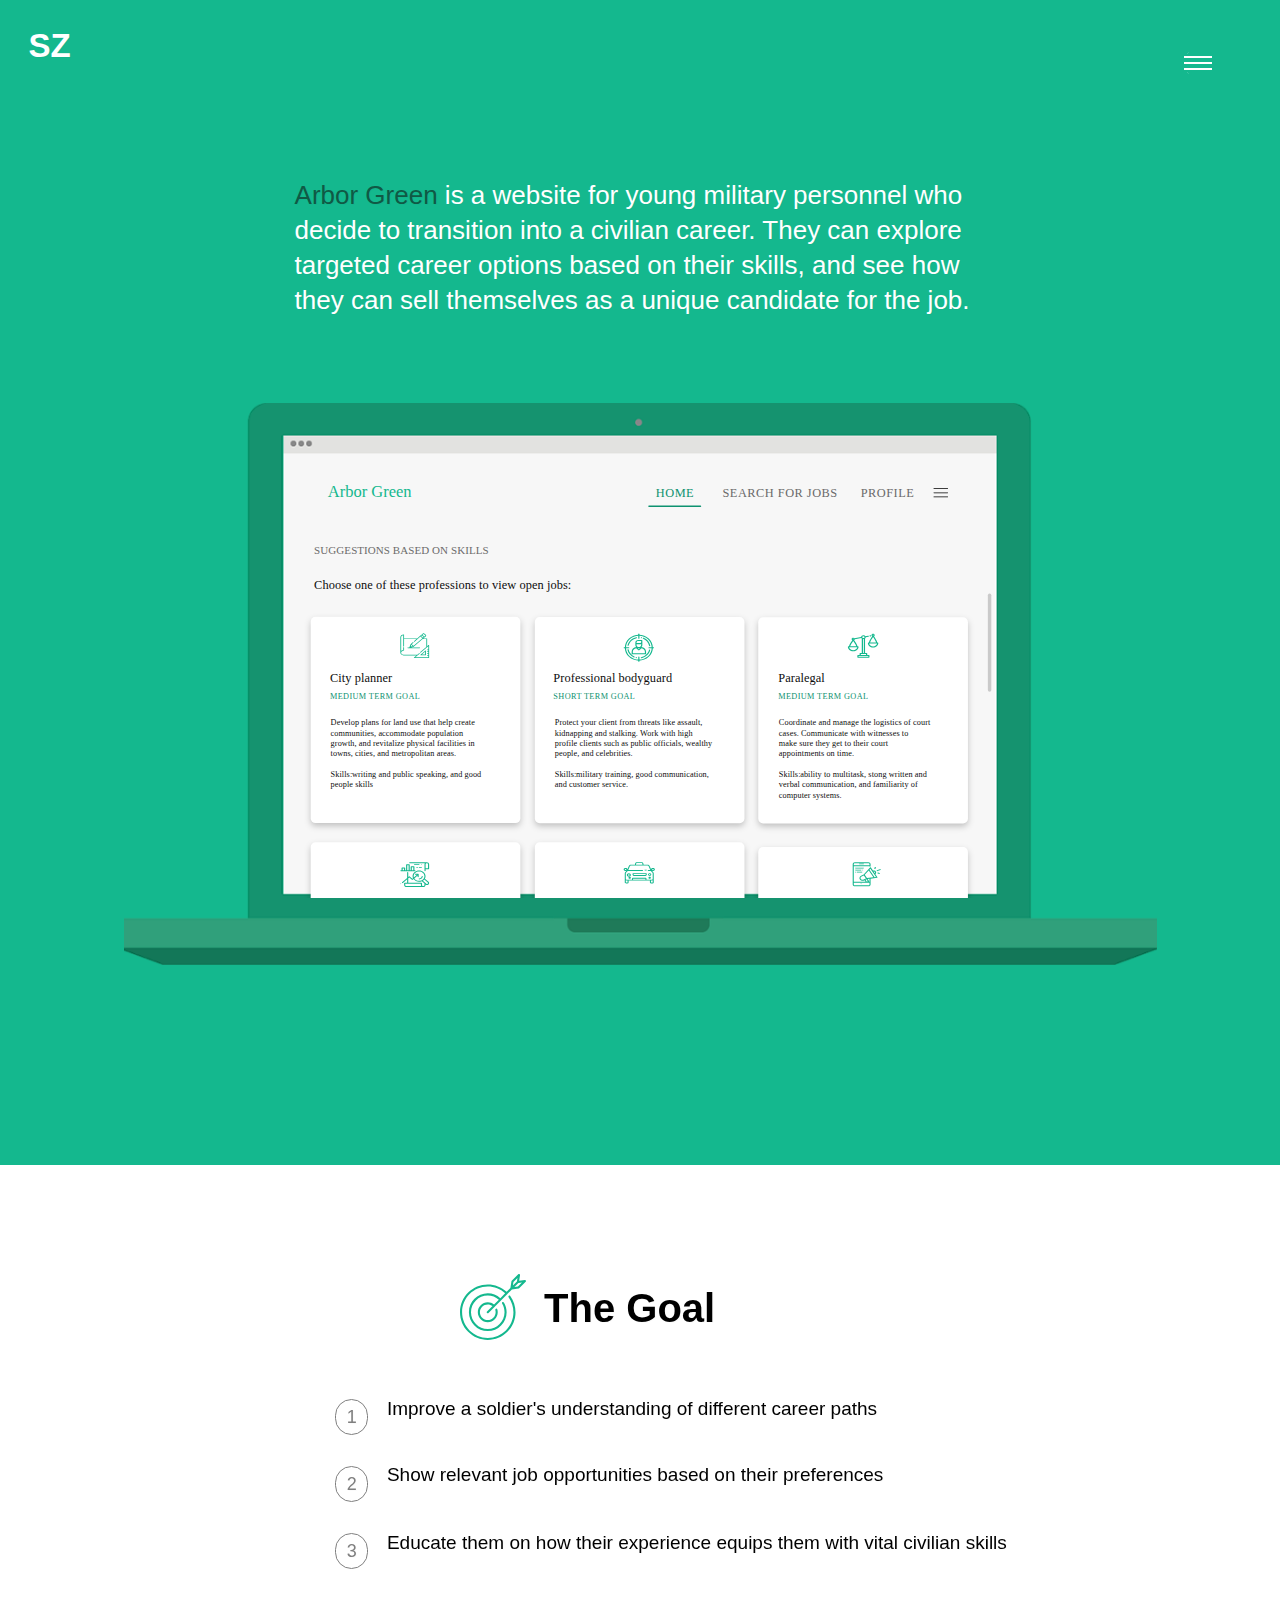
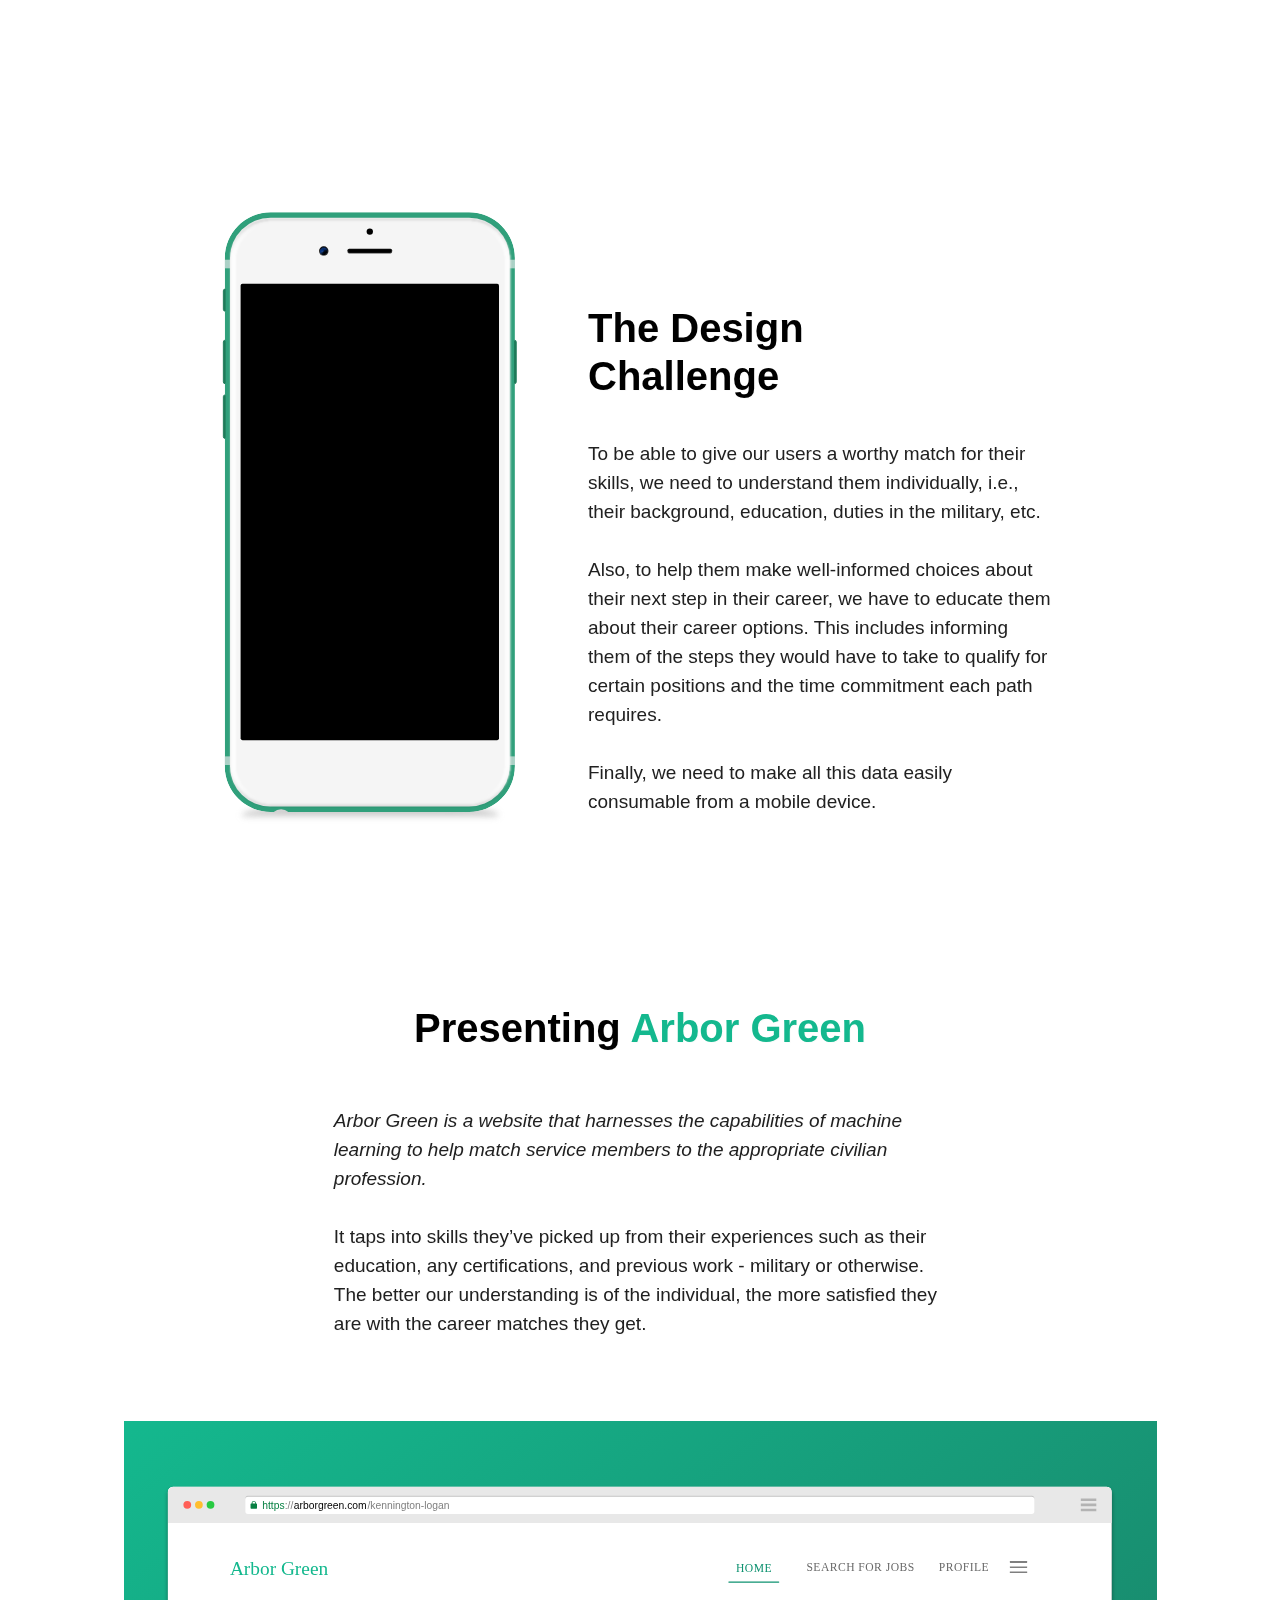
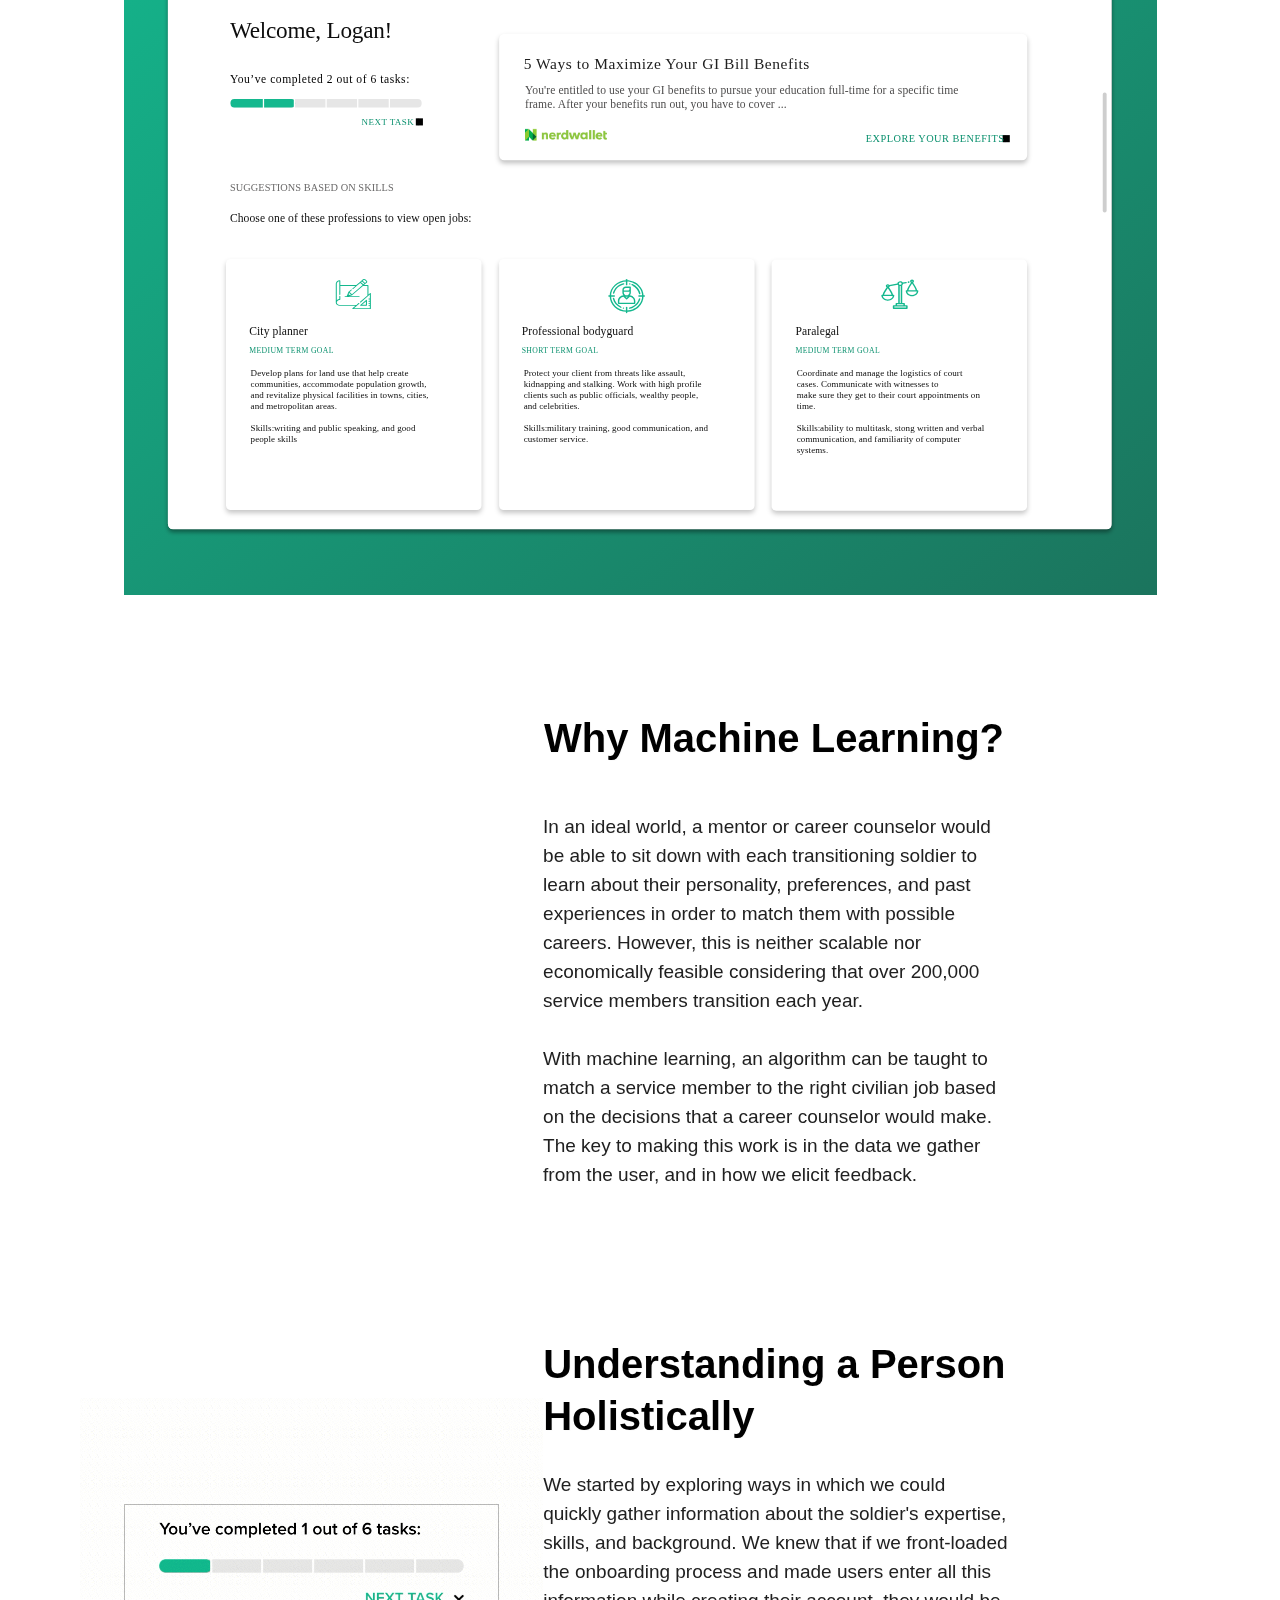
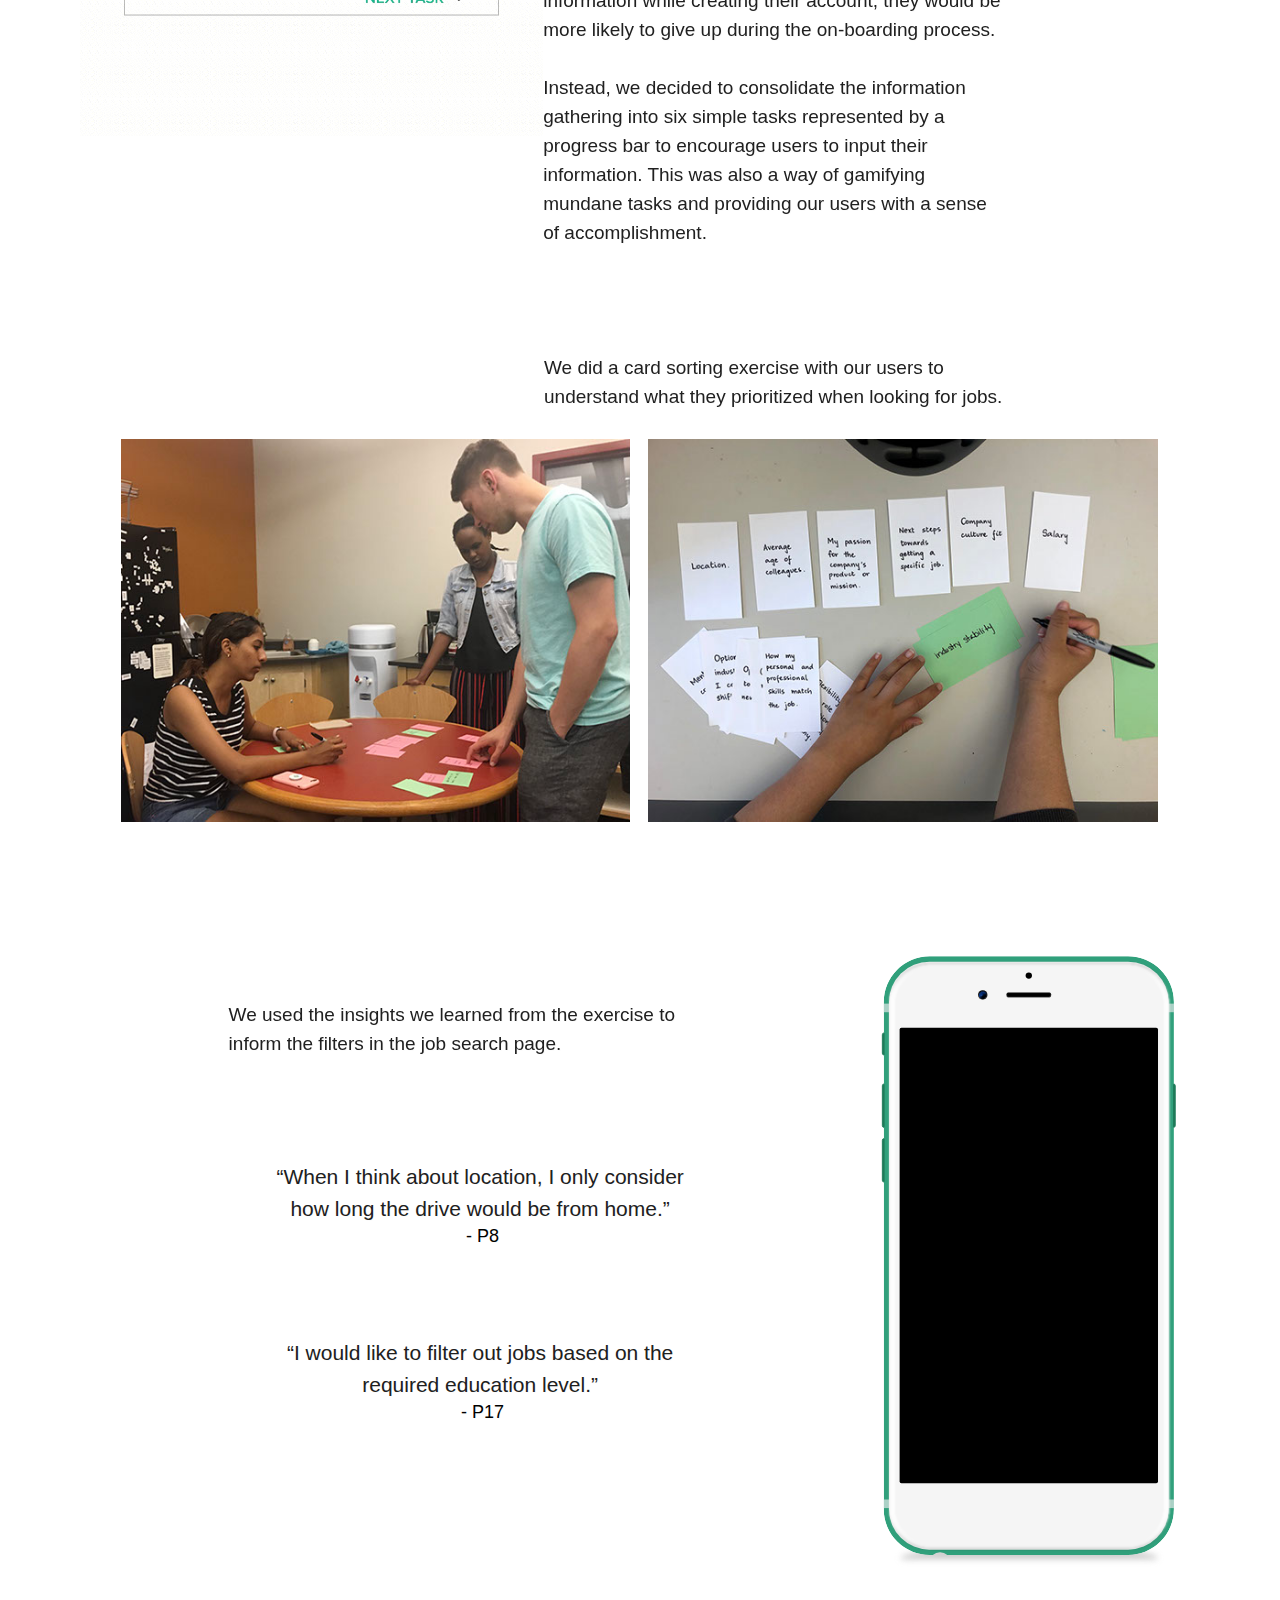
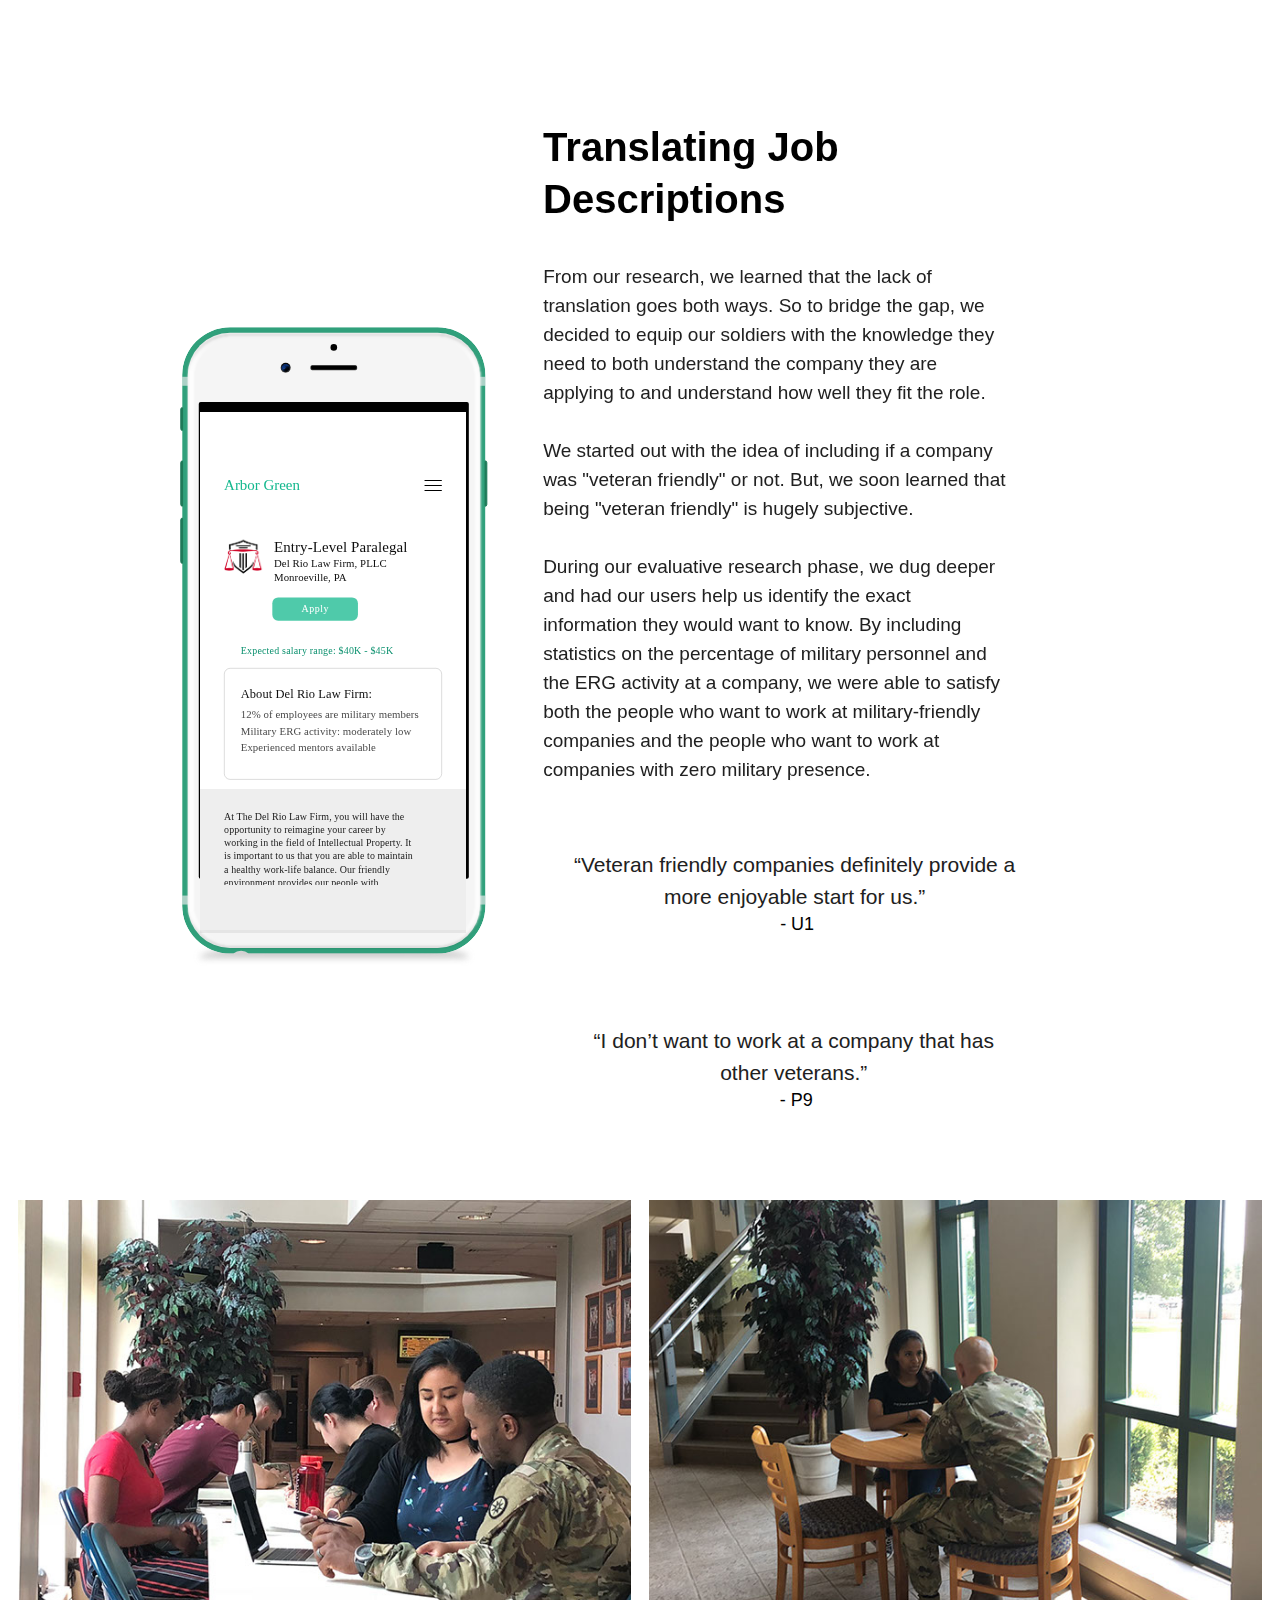
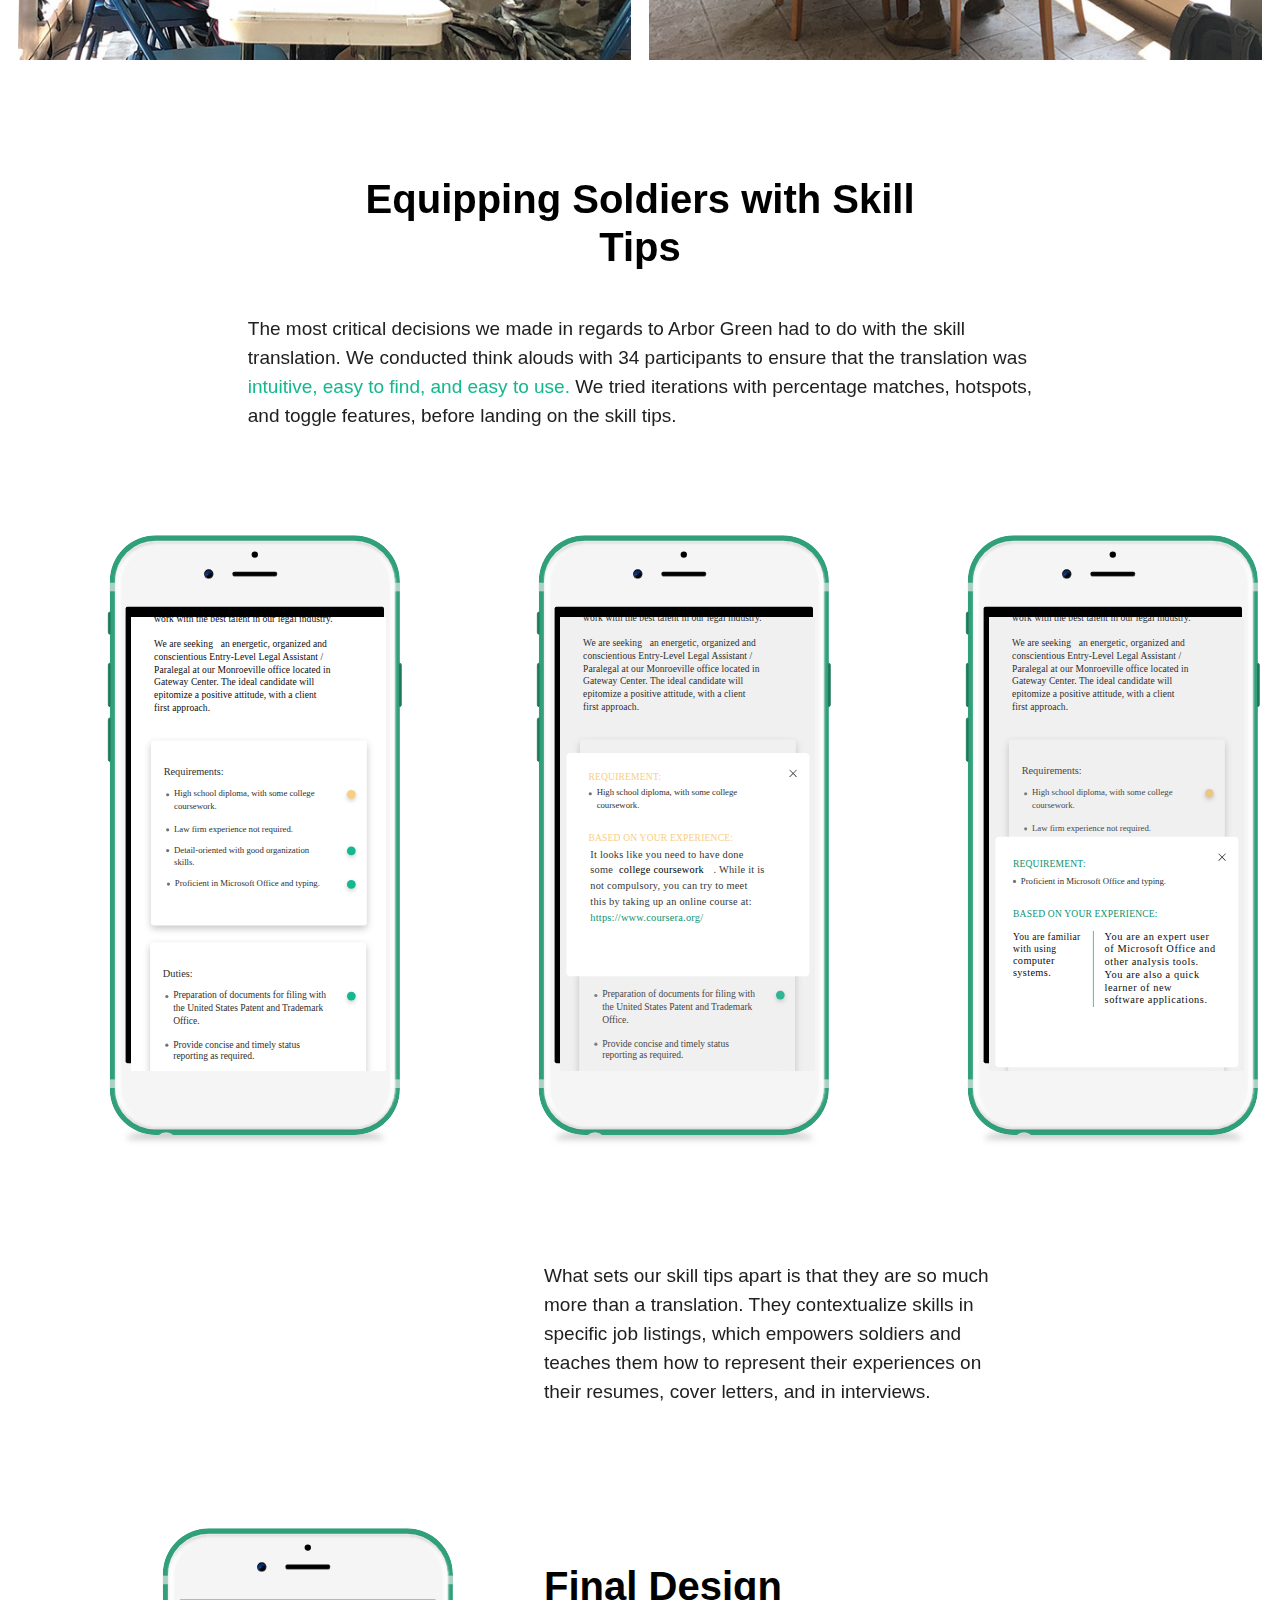
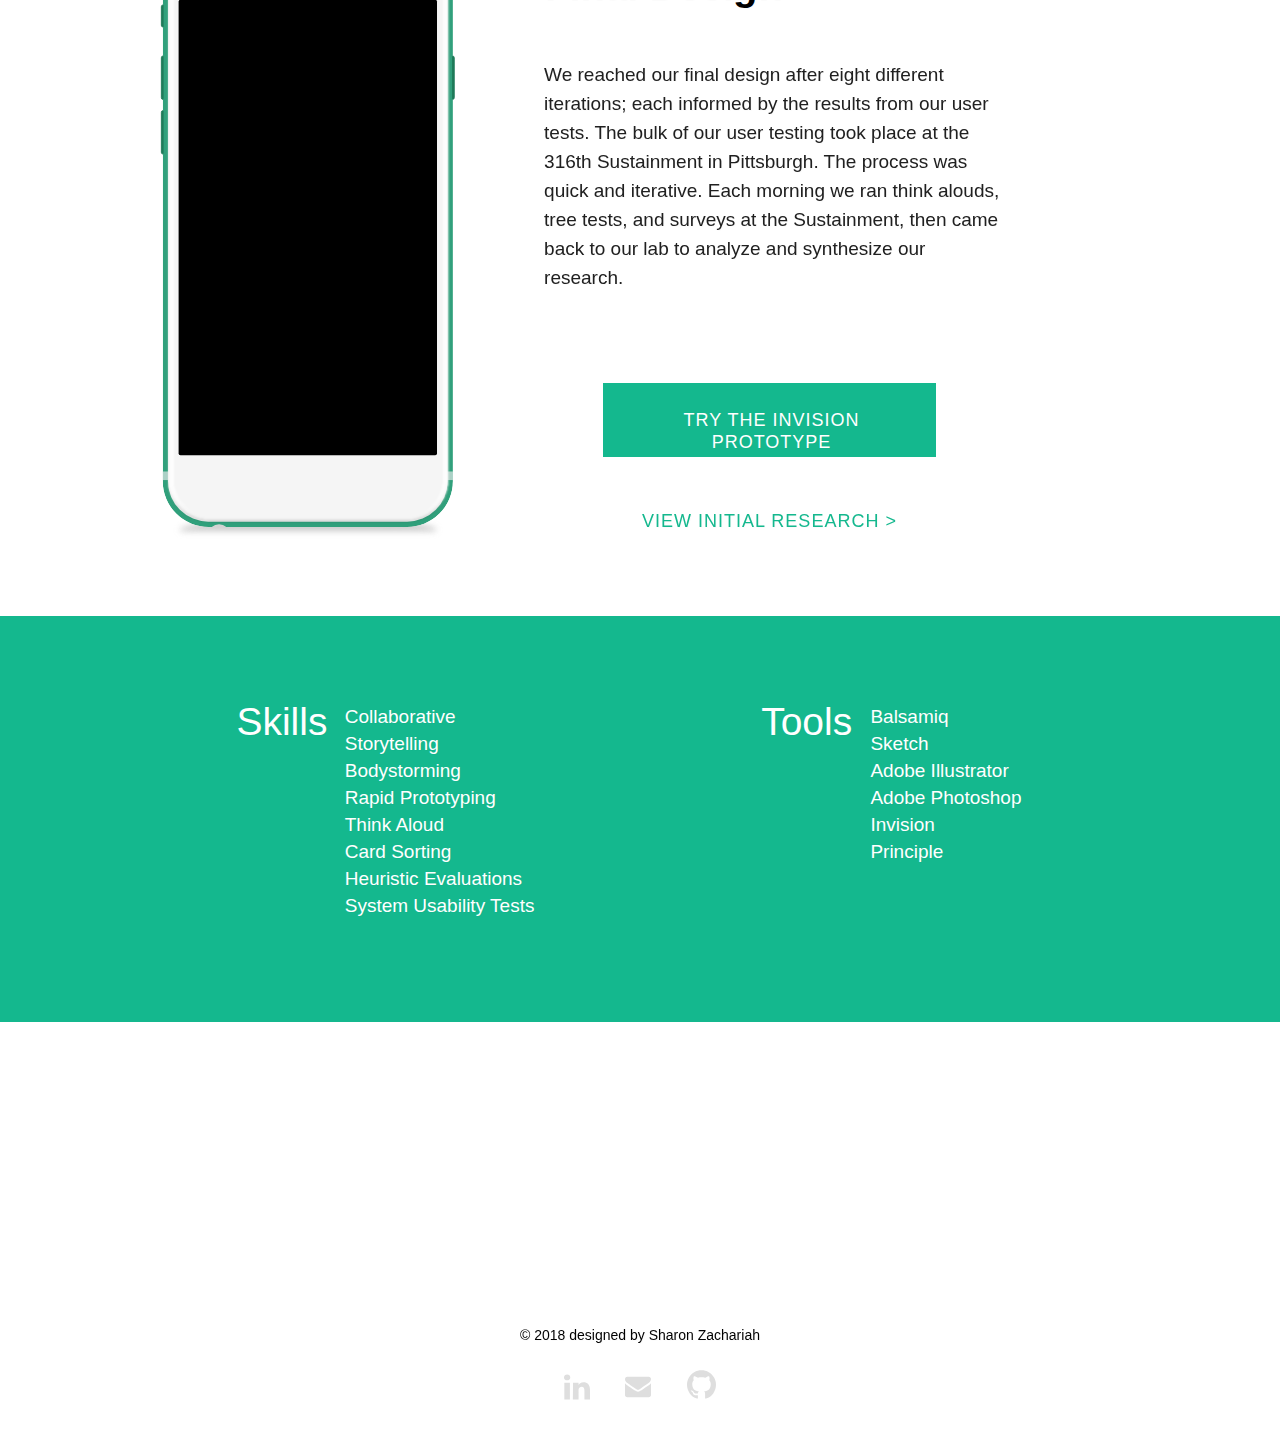
==== commit 96f26c7f: "Relinked" ====
--- a/arbor-green.html
+++ b/arbor-green.html
@@ -17,12 +17,12 @@
   <title>Arbor Green</title>
   <!-- CSS -->
   <link rel="stylesheet" type="text/css" href="css/site_global.css?crc=444006867"/>
-  <link rel="stylesheet" type="text/css" href="css/master_white-header.css?crc=4249227924"/>
-  <link rel="stylesheet" type="text/css" href="css/arbor-green.css?crc=3929216188" id="pagesheet"/>
+  <link rel="stylesheet" type="text/css" href="css/master_white-header.css?crc=4191307913"/>
+  <link rel="stylesheet" type="text/css" href="css/arbor-green.css?crc=476916558" id="pagesheet"/>
   <!-- IE-only CSS -->
   <!--[if lt IE 9]>
   <link rel="stylesheet" type="text/css" href="css/nomq_preview_master_white-header.css?crc=3824530138"/>
-  <link rel="stylesheet" type="text/css" href="css/nomq_arbor-green.css?crc=257771483" id="nomq_pagesheet"/>
+  <link rel="stylesheet" type="text/css" href="css/nomq_arbor-green.css?crc=3822390732" id="nomq_pagesheet"/>
   <![endif]-->
   <!-- Other scripts -->
   <script type="text/javascript">
@@ -30,7 +30,7 @@
 </script>
   <!-- JS includes -->
   <script src="https://webfonts.creativecloud.com/sansita-one:n4:default.js" type="text/javascript"></script>
-  <script src="https://use.typekit.net/ik/[base64].js" type="text/javascript"></script>
+  <script src="https://use.typekit.net/ik/[base64].js" type="text/javascript"></script>
   <!-- Other scripts -->
   <script type="text/javascript">
    try {Typekit.load();} catch(e) {}
@@ -847,7 +847,7 @@
        </div>
        <div class="clearfix grpelem" id="u33406"><!-- group -->
         <div class="clip_frame grpelem" id="u33053"><!-- svg -->
-         <img class="svg temp_no_img_src" id="u33056" data-orig-src="images/job-description-copy-14.svg?crc=204564873" alt="" data-mu-svgfallback="images/job%20description%20copy%2014_poster_.png?crc=3978072440" data-heightwidthratio="4.8728522336769755" data-image-width="291" data-image-height="1418" src="images/blank.gif?crc=4208392903"/>
+         <img class="svg temp_no_img_src" id="u33056" data-orig-src="images/job-description-copy-14.svg?crc=3807960432" alt="" data-mu-svgfallback="images/job%20description%20copy%2014_poster_.png?crc=385457397" data-heightwidthratio="4.8728522336769755" data-image-width="291" data-image-height="1418" src="images/blank.gif?crc=4208392903"/>
         </div>
         <div class="grpelem shared_content" id="u33383" data-content-guid="u33383_content"><!-- simple frame --></div>
        </div>
@@ -1078,7 +1078,7 @@
        </div>
        <div class="clearfix grpelem temp_no_id" data-orig-id="u33406"><!-- group -->
         <div class="clip_frame grpelem temp_no_id" data-orig-id="u33053"><!-- svg -->
-         <img class="svg temp_no_id temp_no_img_src" data-orig-src="images/job-description-copy-14.svg?crc=204564873" alt="" data-mu-svgfallback="images/job%20description%20copy%2014_poster_.png?crc=3978072440" data-heightwidthratio="4.875518672199171" data-image-width="241" data-image-height="1175" data-orig-id="u33056" src="images/blank.gif?crc=4208392903"/>
+         <img class="svg temp_no_id temp_no_img_src" data-orig-src="images/job-description-copy-14.svg?crc=3807960432" alt="" data-mu-svgfallback="images/job%20description%20copy%2014_poster_.png?crc=385457397" data-heightwidthratio="4.875518672199171" data-image-width="241" data-image-height="1175" data-orig-id="u33056" src="images/blank.gif?crc=4208392903"/>
         </div>
         <span class="grpelem placeholder" data-placeholder-for="u33383_content"><!-- placeholder node --></span>
        </div>
@@ -1251,7 +1251,7 @@
        </div>
        <div class="clearfix grpelem temp_no_id" data-orig-id="u33406"><!-- group -->
         <div class="clip_frame grpelem temp_no_id" data-orig-id="u33053"><!-- svg -->
-         <img class="svg temp_no_id temp_no_img_src" data-orig-src="images/job-description-copy-14.svg?crc=204564873" alt="" data-mu-svgfallback="images/job%20description%20copy%2014_poster_.png?crc=3978072440" data-heightwidthratio="4.87905604719764" data-image-width="339" data-image-height="1654" data-orig-id="u33056" src="images/blank.gif?crc=4208392903"/>
+         <img class="svg svg_mar temp_no_id temp_no_img_src" data-orig-src="images/job-description-copy-14.svg?crc=3807960432" onload="this.style.height=(this.offsetWidth*1654/340)+'px'" alt="" data-mu-svgfallback="images/job%20description%20copy%2014_poster_.png?crc=385457397" data-heightwidthratio="4.864705882352941" data-image-width="340" data-image-height="1654" data-orig-id="u33056" src="images/blank.gif?crc=4208392903"/>
         </div>
         <span class="grpelem placeholder" data-placeholder-for="u33383_content"><!-- placeholder node --></span>
        </div>
@@ -1405,7 +1405,7 @@
       </div>
       <div class="clearfix grpelem temp_no_id" data-orig-id="u33406"><!-- group -->
        <div class="clip_frame grpelem temp_no_id" data-orig-id="u33053"><!-- svg -->
-        <img class="svg temp_no_id temp_no_img_src" data-orig-src="images/job-description-copy-14.svg?crc=204564873" alt="" data-mu-svgfallback="images/job%20description%20copy%2014_poster_.png?crc=3978072440" data-heightwidthratio="4.874852420306966" data-image-width="847" data-image-height="4129" data-orig-id="u33056" src="images/blank.gif?crc=4208392903"/>
+        <img class="svg temp_no_id temp_no_img_src" data-orig-src="images/job-description-copy-14.svg?crc=3807960432" alt="" data-mu-svgfallback="images/job%20description%20copy%2014_poster_.png?crc=385457397" data-heightwidthratio="4.874852420306966" data-image-width="847" data-image-height="4129" data-orig-id="u33056" src="images/blank.gif?crc=4208392903"/>
        </div>
        <span class="grpelem placeholder" data-placeholder-for="u33383_content"><!-- placeholder node --></span>
       </div>
@@ -1657,37 +1657,37 @@
 document.getElementById('svgmu').innerHTML = "<a class='global-menu__item global-menu__item--demo-6' href='./index.html' target='_self'>Work</a>";
 }
 else if(3 == 2){
-document.getElementById('svgmu').innerHTML = "<a class='global-menu__item global-menu__item--demo-6' href='./index.html' target='_self'>Work</a><a class='global-menu__item global-menu__item--demo-6' href='https://drive.google.com/file/d/10Vd_IMs-sWnFA7EWKDCYkH2XcD_bhzoi/view?usp=sharing' target='_blank'>Resume</a>";
+document.getElementById('svgmu').innerHTML = "<a class='global-menu__item global-menu__item--demo-6' href='./index.html' target='_self'>Work</a><a class='global-menu__item global-menu__item--demo-6' href='https://drive.google.com/file/d/19wChBoh7dZJZIGzHhvU8KJ_6-vCXGfac/view?usp=sharing' target='_blank'>Resume</a>";
 }
 else if(3 == 3){
-document.getElementById('svgmu').innerHTML = "<a class='global-menu__item global-menu__item--demo-6' href='./index.html' target='_self'>Work</a><a class='global-menu__item global-menu__item--demo-6' href='https://drive.google.com/file/d/10Vd_IMs-sWnFA7EWKDCYkH2XcD_bhzoi/view?usp=sharing' target='_blank'>Resume</a><a class='global-menu__item global-menu__item--demo-6' href='mailto:sharonzachariah83@gmail.com' target='_blank'>Contact</a>";
+document.getElementById('svgmu').innerHTML = "<a class='global-menu__item global-menu__item--demo-6' href='./index.html' target='_self'>Work</a><a class='global-menu__item global-menu__item--demo-6' href='https://drive.google.com/file/d/19wChBoh7dZJZIGzHhvU8KJ_6-vCXGfac/view?usp=sharing' target='_blank'>Resume</a><a class='global-menu__item global-menu__item--demo-6' href='mailto:sharonzachariah83@gmail.com' target='_blank'>Contact</a>";
 }
 else if(3 == 4){
-document.getElementById('svgmu').innerHTML = "<a class='global-menu__item global-menu__item--demo-6' href='./index.html' target='_self'>Work</a><a class='global-menu__item global-menu__item--demo-6' href='https://drive.google.com/file/d/10Vd_IMs-sWnFA7EWKDCYkH2XcD_bhzoi/view?usp=sharing' target='_blank'>Resume</a><a class='global-menu__item global-menu__item--demo-6' href='mailto:sharonzachariah83@gmail.com' target='_blank'>Contact</a><a class='global-menu__item global-menu__item--demo-6' href='#anchor4' target='_self'></a>";
+document.getElementById('svgmu').innerHTML = "<a class='global-menu__item global-menu__item--demo-6' href='./index.html' target='_self'>Work</a><a class='global-menu__item global-menu__item--demo-6' href='https://drive.google.com/file/d/19wChBoh7dZJZIGzHhvU8KJ_6-vCXGfac/view?usp=sharing' target='_blank'>Resume</a><a class='global-menu__item global-menu__item--demo-6' href='mailto:sharonzachariah83@gmail.com' target='_blank'>Contact</a><a class='global-menu__item global-menu__item--demo-6' href='#anchor4' target='_self'></a>";
 }
 else if(3 == 5){
-document.getElementById('svgmu').innerHTML = "<a class='global-menu__item global-menu__item--demo-6' href='./index.html' target='_self'>Work</a><a class='global-menu__item global-menu__item--demo-6' href='https://drive.google.com/file/d/10Vd_IMs-sWnFA7EWKDCYkH2XcD_bhzoi/view?usp=sharing' target='_blank'>Resume</a><a class='global-menu__item global-menu__item--demo-6' href='mailto:sharonzachariah83@gmail.com' target='_blank'>Contact</a><a class='global-menu__item global-menu__item--demo-6' href='#anchor4' target='_self'></a><a class='global-menu__item global-menu__item--demo-6' href='#anchor5' target='_self'>Menu Item 5</a>";
+document.getElementById('svgmu').innerHTML = "<a class='global-menu__item global-menu__item--demo-6' href='./index.html' target='_self'>Work</a><a class='global-menu__item global-menu__item--demo-6' href='https://drive.google.com/file/d/19wChBoh7dZJZIGzHhvU8KJ_6-vCXGfac/view?usp=sharing' target='_blank'>Resume</a><a class='global-menu__item global-menu__item--demo-6' href='mailto:sharonzachariah83@gmail.com' target='_blank'>Contact</a><a class='global-menu__item global-menu__item--demo-6' href='#anchor4' target='_self'></a><a class='global-menu__item global-menu__item--demo-6' href='#anchor5' target='_self'>Menu Item 5</a>";
 }
 else if(3 == 6){
-document.getElementById('svgmu').innerHTML = "<a class='global-menu__item global-menu__item--demo-6' href='./index.html' target='_self'>Work</a><a class='global-menu__item global-menu__item--demo-6' href='https://drive.google.com/file/d/10Vd_IMs-sWnFA7EWKDCYkH2XcD_bhzoi/view?usp=sharing' target='_blank'>Resume</a><a class='global-menu__item global-menu__item--demo-6' href='mailto:sharonzachariah83@gmail.com' target='_blank'>Contact</a><a class='global-menu__item global-menu__item--demo-6' href='#anchor4' target='_self'></a><a class='global-menu__item global-menu__item--demo-6' href='#anchor5' target='_self'>Menu Item 5</a><a class='global-menu__item global-menu__item--demo-6' href='#anchor6' target='_self'>Menu Item 6</a>";
+document.getElementById('svgmu').innerHTML = "<a class='global-menu__item global-menu__item--demo-6' href='./index.html' target='_self'>Work</a><a class='global-menu__item global-menu__item--demo-6' href='https://drive.google.com/file/d/19wChBoh7dZJZIGzHhvU8KJ_6-vCXGfac/view?usp=sharing' target='_blank'>Resume</a><a class='global-menu__item global-menu__item--demo-6' href='mailto:sharonzachariah83@gmail.com' target='_blank'>Contact</a><a class='global-menu__item global-menu__item--demo-6' href='#anchor4' target='_self'></a><a class='global-menu__item global-menu__item--demo-6' href='#anchor5' target='_self'>Menu Item 5</a><a class='global-menu__item global-menu__item--demo-6' href='#anchor6' target='_self'>Menu Item 6</a>";
 }
 else if(3 == 7){
-document.getElementById('svgmu').innerHTML = "<a class='global-menu__item global-menu__item--demo-6' href='./index.html' target='_self'>Work</a><a class='global-menu__item global-menu__item--demo-6' href='https://drive.google.com/file/d/10Vd_IMs-sWnFA7EWKDCYkH2XcD_bhzoi/view?usp=sharing' target='_blank'>Resume</a><a class='global-menu__item global-menu__item--demo-6' href='mailto:sharonzachariah83@gmail.com' target='_blank'>Contact</a><a class='global-menu__item global-menu__item--demo-6' href='#anchor4' target='_self'></a><a class='global-menu__item global-menu__item--demo-6' href='#anchor5' target='_self'>Menu Item 5</a><a class='global-menu__item global-menu__item--demo-6' href='#anchor6' target='_self'>Menu Item 6</a><a class='global-menu__item global-menu__item--demo-6' href='#anchor7' target='_self'>Menu Item 7</a>";
+document.getElementById('svgmu').innerHTML = "<a class='global-menu__item global-menu__item--demo-6' href='./index.html' target='_self'>Work</a><a class='global-menu__item global-menu__item--demo-6' href='https://drive.google.com/file/d/19wChBoh7dZJZIGzHhvU8KJ_6-vCXGfac/view?usp=sharing' target='_blank'>Resume</a><a class='global-menu__item global-menu__item--demo-6' href='mailto:sharonzachariah83@gmail.com' target='_blank'>Contact</a><a class='global-menu__item global-menu__item--demo-6' href='#anchor4' target='_self'></a><a class='global-menu__item global-menu__item--demo-6' href='#anchor5' target='_self'>Menu Item 5</a><a class='global-menu__item global-menu__item--demo-6' href='#anchor6' target='_self'>Menu Item 6</a><a class='global-menu__item global-menu__item--demo-6' href='#anchor7' target='_self'>Menu Item 7</a>";
 }
 else if(3 == 8){
-document.getElementById('svgmu').innerHTML = "<a class='global-menu__item global-menu__item--demo-6' href='./index.html' target='_self'>Work</a><a class='global-menu__item global-menu__item--demo-6' href='https://drive.google.com/file/d/10Vd_IMs-sWnFA7EWKDCYkH2XcD_bhzoi/view?usp=sharing' target='_blank'>Resume</a><a class='global-menu__item global-menu__item--demo-6' href='mailto:sharonzachariah83@gmail.com' target='_blank'>Contact</a><a class='global-menu__item global-menu__item--demo-6' href='#anchor4' target='_self'></a><a class='global-menu__item global-menu__item--demo-6' href='#anchor5' target='_self'>Menu Item 5</a><a class='global-menu__item global-menu__item--demo-6' href='#anchor6' target='_self'>Menu Item 6</a><a class='global-menu__item global-menu__item--demo-6' href='#anchor7' target='_self'>Menu Item 7</a><a class='global-menu__item global-menu__item--demo-6' href='#anchor8' target='_self'>Menu Item 8</a>";
+document.getElementById('svgmu').innerHTML = "<a class='global-menu__item global-menu__item--demo-6' href='./index.html' target='_self'>Work</a><a class='global-menu__item global-menu__item--demo-6' href='https://drive.google.com/file/d/19wChBoh7dZJZIGzHhvU8KJ_6-vCXGfac/view?usp=sharing' target='_blank'>Resume</a><a class='global-menu__item global-menu__item--demo-6' href='mailto:sharonzachariah83@gmail.com' target='_blank'>Contact</a><a class='global-menu__item global-menu__item--demo-6' href='#anchor4' target='_self'></a><a class='global-menu__item global-menu__item--demo-6' href='#anchor5' target='_self'>Menu Item 5</a><a class='global-menu__item global-menu__item--demo-6' href='#anchor6' target='_self'>Menu Item 6</a><a class='global-menu__item global-menu__item--demo-6' href='#anchor7' target='_self'>Menu Item 7</a><a class='global-menu__item global-menu__item--demo-6' href='#anchor8' target='_self'>Menu Item 8</a>";
 }
 else if(3 == 9){
-document.getElementById('svgmu').innerHTML = "<a class='global-menu__item global-menu__item--demo-6' href='./index.html' target='_self'>Work</a><a class='global-menu__item global-menu__item--demo-6' href='https://drive.google.com/file/d/10Vd_IMs-sWnFA7EWKDCYkH2XcD_bhzoi/view?usp=sharing' target='_blank'>Resume</a><a class='global-menu__item global-menu__item--demo-6' href='mailto:sharonzachariah83@gmail.com' target='_blank'>Contact</a><a class='global-menu__item global-menu__item--demo-6' href='#anchor4' target='_self'></a><a class='global-menu__item global-menu__item--demo-6' href='#anchor5' target='_self'>Menu Item 5</a><a class='global-menu__item global-menu__item--demo-6' href='#anchor6' target='_self'>Menu Item 6</a><a class='global-menu__item global-menu__item--demo-6' href='#anchor7' target='_self'>Menu Item 7</a><a class='global-menu__item global-menu__item--demo-6' href='#anchor8' target='_self'>Menu Item 8</a><a class='global-menu__item global-menu__item--demo-6' href='#anchor9' target='_self'>Menu Item 9</a>";
+document.getElementById('svgmu').innerHTML = "<a class='global-menu__item global-menu__item--demo-6' href='./index.html' target='_self'>Work</a><a class='global-menu__item global-menu__item--demo-6' href='https://drive.google.com/file/d/19wChBoh7dZJZIGzHhvU8KJ_6-vCXGfac/view?usp=sharing' target='_blank'>Resume</a><a class='global-menu__item global-menu__item--demo-6' href='mailto:sharonzachariah83@gmail.com' target='_blank'>Contact</a><a class='global-menu__item global-menu__item--demo-6' href='#anchor4' target='_self'></a><a class='global-menu__item global-menu__item--demo-6' href='#anchor5' target='_self'>Menu Item 5</a><a class='global-menu__item global-menu__item--demo-6' href='#anchor6' target='_self'>Menu Item 6</a><a class='global-menu__item global-menu__item--demo-6' href='#anchor7' target='_self'>Menu Item 7</a><a class='global-menu__item global-menu__item--demo-6' href='#anchor8' target='_self'>Menu Item 8</a><a class='global-menu__item global-menu__item--demo-6' href='#anchor9' target='_self'>Menu Item 9</a>";
 }
 else if(3 == 10){
-document.getElementById('svgmu').innerHTML = "<a class='global-menu__item global-menu__item--demo-6' href='./index.html' target='_self'>Work</a><a class='global-menu__item global-menu__item--demo-6' href='https://drive.google.com/file/d/10Vd_IMs-sWnFA7EWKDCYkH2XcD_bhzoi/view?usp=sharing' target='_blank'>Resume</a><a class='global-menu__item global-menu__item--demo-6' href='mailto:sharonzachariah83@gmail.com' target='_blank'>Contact</a><a class='global-menu__item global-menu__item--demo-6' href='#anchor4' target='_self'></a><a class='global-menu__item global-menu__item--demo-6' href='#anchor5' target='_self'>Menu Item 5</a><a class='global-menu__item global-menu__item--demo-6' href='#anchor6' target='_self'>Menu Item 6</a><a class='global-menu__item global-menu__item--demo-6' href='#anchor7' target='_self'>Menu Item 7</a><a class='global-menu__item global-menu__item--demo-6' href='#anchor8' target='_self'>Menu Item 8</a><a class='global-menu__item global-menu__item--demo-6' href='#anchor9' target='_self'>Menu Item 9</a><a class='global-menu__item global-menu__item--demo-6' href='#anchor10' target='_self'>Menu Item 10</a>";
+document.getElementById('svgmu').innerHTML = "<a class='global-menu__item global-menu__item--demo-6' href='./index.html' target='_self'>Work</a><a class='global-menu__item global-menu__item--demo-6' href='https://drive.google.com/file/d/19wChBoh7dZJZIGzHhvU8KJ_6-vCXGfac/view?usp=sharing' target='_blank'>Resume</a><a class='global-menu__item global-menu__item--demo-6' href='mailto:sharonzachariah83@gmail.com' target='_blank'>Contact</a><a class='global-menu__item global-menu__item--demo-6' href='#anchor4' target='_self'></a><a class='global-menu__item global-menu__item--demo-6' href='#anchor5' target='_self'>Menu Item 5</a><a class='global-menu__item global-menu__item--demo-6' href='#anchor6' target='_self'>Menu Item 6</a><a class='global-menu__item global-menu__item--demo-6' href='#anchor7' target='_self'>Menu Item 7</a><a class='global-menu__item global-menu__item--demo-6' href='#anchor8' target='_self'>Menu Item 8</a><a class='global-menu__item global-menu__item--demo-6' href='#anchor9' target='_self'>Menu Item 9</a><a class='global-menu__item global-menu__item--demo-6' href='#anchor10' target='_self'>Menu Item 10</a>";
 }
 else if(3 == 11){
-document.getElementById('svgmu').innerHTML = "<a class='global-menu__item global-menu__item--demo-6' href='./index.html' target='_self'>Work</a><a class='global-menu__item global-menu__item--demo-6' href='https://drive.google.com/file/d/10Vd_IMs-sWnFA7EWKDCYkH2XcD_bhzoi/view?usp=sharing' target='_blank'>Resume</a><a class='global-menu__item global-menu__item--demo-6' href='mailto:sharonzachariah83@gmail.com' target='_blank'>Contact</a><a class='global-menu__item global-menu__item--demo-6' href='#anchor4' target='_self'></a><a class='global-menu__item global-menu__item--demo-6' href='#anchor5' target='_self'>Menu Item 5</a><a class='global-menu__item global-menu__item--demo-6' href='#anchor6' target='_self'>Menu Item 6</a><a class='global-menu__item global-menu__item--demo-6' href='#anchor7' target='_self'>Menu Item 7</a><a class='global-menu__item global-menu__item--demo-6' href='#anchor8' target='_self'>Menu Item 8</a><a class='global-menu__item global-menu__item--demo-6' href='#anchor9' target='_self'>Menu Item 9</a><a class='global-menu__item global-menu__item--demo-6' href='#anchor10' target='_self'>Menu Item 10</a><a class='global-menu__item global-menu__item--demo-6' href='#anchor11' target='_self'>Menu Item 11</a>";
+document.getElementById('svgmu').innerHTML = "<a class='global-menu__item global-menu__item--demo-6' href='./index.html' target='_self'>Work</a><a class='global-menu__item global-menu__item--demo-6' href='https://drive.google.com/file/d/19wChBoh7dZJZIGzHhvU8KJ_6-vCXGfac/view?usp=sharing' target='_blank'>Resume</a><a class='global-menu__item global-menu__item--demo-6' href='mailto:sharonzachariah83@gmail.com' target='_blank'>Contact</a><a class='global-menu__item global-menu__item--demo-6' href='#anchor4' target='_self'></a><a class='global-menu__item global-menu__item--demo-6' href='#anchor5' target='_self'>Menu Item 5</a><a class='global-menu__item global-menu__item--demo-6' href='#anchor6' target='_self'>Menu Item 6</a><a class='global-menu__item global-menu__item--demo-6' href='#anchor7' target='_self'>Menu Item 7</a><a class='global-menu__item global-menu__item--demo-6' href='#anchor8' target='_self'>Menu Item 8</a><a class='global-menu__item global-menu__item--demo-6' href='#anchor9' target='_self'>Menu Item 9</a><a class='global-menu__item global-menu__item--demo-6' href='#anchor10' target='_self'>Menu Item 10</a><a class='global-menu__item global-menu__item--demo-6' href='#anchor11' target='_self'>Menu Item 11</a>";
 }
 else{
-document.getElementById('svgmu').innerHTML = "<a class='global-menu__item global-menu__item--demo-6' href='./index.html' target='_self'>Work</a><a class='global-menu__item global-menu__item--demo-6' href='https://drive.google.com/file/d/10Vd_IMs-sWnFA7EWKDCYkH2XcD_bhzoi/view?usp=sharing' target='_blank'>Resume</a><a class='global-menu__item global-menu__item--demo-6' href='mailto:sharonzachariah83@gmail.com' target='_blank'>Contact</a><a class='global-menu__item global-menu__item--demo-6' href='#anchor4' target='_self'></a><a class='global-menu__item global-menu__item--demo-6' href='#anchor5' target='_self'>Menu Item 5</a><a class='global-menu__item global-menu__item--demo-6' href='#anchor6' target='_self'>Menu Item 6</a><a class='global-menu__item global-menu__item--demo-6' href='#anchor7' target='_self'>Menu Item 7</a><a class='global-menu__item global-menu__item--demo-6' href='#anchor8' target='_self'>Menu Item 8</a><a class='global-menu__item global-menu__item--demo-6' href='#anchor9' target='_self'>Menu Item 9</a><a class='global-menu__item global-menu__item--demo-6' href='#anchor10' target='_self'>Menu Item 10</a><a class='global-menu__item global-menu__item--demo-6' href='#anchor11' target='_self'>Menu Item 11</a><a class='global-menu__item global-menu__item--demo-6' href='#anchor12' target='_self'>Menu Item 12</a>";
+document.getElementById('svgmu').innerHTML = "<a class='global-menu__item global-menu__item--demo-6' href='./index.html' target='_self'>Work</a><a class='global-menu__item global-menu__item--demo-6' href='https://drive.google.com/file/d/19wChBoh7dZJZIGzHhvU8KJ_6-vCXGfac/view?usp=sharing' target='_blank'>Resume</a><a class='global-menu__item global-menu__item--demo-6' href='mailto:sharonzachariah83@gmail.com' target='_blank'>Contact</a><a class='global-menu__item global-menu__item--demo-6' href='#anchor4' target='_self'></a><a class='global-menu__item global-menu__item--demo-6' href='#anchor5' target='_self'>Menu Item 5</a><a class='global-menu__item global-menu__item--demo-6' href='#anchor6' target='_self'>Menu Item 6</a><a class='global-menu__item global-menu__item--demo-6' href='#anchor7' target='_self'>Menu Item 7</a><a class='global-menu__item global-menu__item--demo-6' href='#anchor8' target='_self'>Menu Item 8</a><a class='global-menu__item global-menu__item--demo-6' href='#anchor9' target='_self'>Menu Item 9</a><a class='global-menu__item global-menu__item--demo-6' href='#anchor10' target='_self'>Menu Item 10</a><a class='global-menu__item global-menu__item--demo-6' href='#anchor11' target='_self'>Menu Item 11</a><a class='global-menu__item global-menu__item--demo-6' href='#anchor12' target='_self'>Menu Item 12</a>";
 }
 
 require(['https://cdn.jsdelivr.net/npm/jquery.easing@1.4.1/jquery.easing.min.js'], function() {
--- a/css/master_white-header.css
+++ b/css/master_white-header.css
@@ -1 +1 @@
-#u17586-4{background-color:transparent;line-height:40px;font-family:proxima-nova, sans-serif;font-weight:700;color:#FFFFFF;text-align:left;font-size:33px;}#u36172{background-color:transparent;border-color:transparent;border-width:0px;}#u34233-4{text-align:center;background-color:transparent;}#u34234,#u34236,#u34238{background-color:transparent;}#u34235,#u34237,#u34239{display:block;}+#u17586-4{text-align:left;font-size:33px;line-height:40px;font-weight:700;font-family:proxima-nova, sans-serif;color:#FFFFFF;background-color:transparent;}#u36172{border-color:transparent;background-color:transparent;border-width:0px;}#u34233-4{background-color:transparent;text-align:center;}#u34234,#u34236,#u34238{background-color:transparent;}#u34235,#u34237,#u34239{display:block;}--- a/css/arbor-green.css
+++ b/css/arbor-green.css
@@ -1 +1 @@
-.version.arbor_green{color:#0000EA;background-color:#3314BC;}.js body{visibility:hidden;}.js body.initialized{visibility:visible;}#page{margin-right:auto;filter:alpha(opacity=100);opacity:1;margin-left:auto;background-color:#FFFFFF;background-image:none;border-width:0px;z-index:1;width:100%;border-color:#000000;-ms-filter:"progid:DXImageTransform.Microsoft.Alpha(Opacity=100)";}.scroll3{background-color:#FFFFFF;border-color:#000000;border-width:0px;}#u28165{background-color:transparent;border-color:transparent;border-width:0px;z-index:15;min-height:54px;margin-right:-10000px;width:50px;position:relative;}#u28198{background-color:transparent;margin-right:-10000px;position:relative;border-width:0px;z-index:16;min-height:71px;width:70px;border-color:transparent;}#u28382{background-color:transparent;margin-right:-10000px;position:relative;border-width:0px;z-index:18;min-height:71px;width:70px;border-color:transparent;}#u28203{left:0%;background-color:transparent;margin-top:61px;position:relative;border-width:0px;z-index:17;min-height:71px;width:70px;border-color:transparent;}#u28834{background-color:transparent;position:relative;border-width:0px;z-index:27;min-height:105px;width:70px;border-color:transparent;}#u31305,#u32799{background-color:transparent;position:relative;border-width:0px;min-height:88px;width:70px;border-color:transparent;}#u27648{background-color:#14B88E;z-index:4;}#u17586-4{min-height:75px;position:relative;}#u36172{margin-right:-10000px;min-height:64px;position:relative;}#u27649-5{font-weight:500;line-height:35px;font-size:26px;z-index:5;min-height:114px;color:#FFFFFF;font-family:proxima-nova, sans-serif;position:relative;}#u27649{color:#105945;}#u28241{background-color:transparent;position:relative;border-width:0px;z-index:10;border-color:transparent;}#u27784{background-color:transparent;border-width:0px;z-index:11;margin-right:-10000px;width:100%;position:relative;}#u27848{background-color:transparent;border-width:0px;z-index:13;margin-right:-10000px;position:relative;}#u28154{display:block;z-index:14;}#pu27648,#u27648-bw{z-index:4;}#pu29344{left:0%;z-index:28;}#u29344{background-color:transparent;position:relative;margin-right:-10000px;z-index:28;}#u29340{display:block;z-index:29;}#u28542-4{margin-right:-10000px;line-height:48px;font-weight:600;font-size:40px;background-color:transparent;text-align:left;z-index:19;min-height:62px;position:relative;font-family:proxima-nova, sans-serif;}#u35161,#u35175,#u35189{left:0%;background-color:transparent;border-color:transparent;border-width:0px;position:relative;}#u28735,#u28732,#u28720{background-color:transparent;position:relative;border-width:0px;margin-right:-10000px;border-color:transparent;}#u28565-4,#u28580-4,#u28574-4{margin-right:-10000px;line-height:22px;font-size:18px;min-height:20px;color:#7F7F7F;text-align:center;position:relative;}#u28729-4,#u28726-4,#u28717-4{font-weight:400;line-height:29px;font-size:19px;position:relative;font-family:proxima-nova, sans-serif;margin-right:-10000px;}#u29490-4{font-weight:600;line-height:48px;font-family:proxima-nova, sans-serif;z-index:23;min-height:62px;text-align:left;font-size:40px;position:relative;}#u29494-10{font-weight:400;line-height:29px;font-family:proxima-nova, sans-serif;color:#202020;z-index:30;min-height:385px;font-size:19px;position:relative;}#u29921{left:0px;background-color:transparent;position:relative;border-width:0px;z-index:40;border-color:transparent;}#u29842{background-color:transparent;margin-right:-10000px;position:relative;width:100%;z-index:41;}#u29838{display:block;z-index:42;}#u29852{background-color:transparent;z-index:43;margin-right:-10000px;position:relative;}#u30113-5{left:0%;font-weight:600;line-height:48px;text-align:center;font-family:proxima-nova, sans-serif;z-index:45;min-height:62px;position:relative;font-size:40px;}#u30114-8{left:0%;font-weight:400;line-height:29px;font-size:19px;font-family:proxima-nova, sans-serif;min-height:275px;color:#202020;position:relative;}#u30114{font-style:italic;}#u30779{background-color:transparent;}#u31082-7{left:0%;font-weight:400;line-height:29px;font-size:19px;font-family:proxima-nova, sans-serif;min-height:385px;color:#202020;position:relative;}.scroll1,.showupslowly,.scroll2{background-color:transparent;border-color:#000000;border-width:0px;}#u31219-4{font-weight:600;line-height:52px;font-family:proxima-nova, sans-serif;position:relative;min-height:62px;text-align:left;font-size:40px;}#u31222-7{font-weight:400;line-height:29px;font-family:proxima-nova, sans-serif;min-height:385px;color:#202020;font-size:19px;position:relative;}#u31225{background-color:transparent;z-index:2;position:relative;}#u31695-4{left:0%;font-weight:400;line-height:29px;font-family:proxima-nova, sans-serif;background-color:transparent;font-size:19px;min-height:77px;color:#202020;position:relative;}#u32083-4{font-weight:400;line-height:29px;font-family:proxima-nova, sans-serif;background-color:transparent;font-size:19px;border-width:0px;min-height:83px;color:#202020;position:relative;}#u31965{background-color:transparent;margin-right:-10000px;position:relative;}#u32984-10{font-weight:400;line-height:29px;font-family:proxima-nova, sans-serif;position:relative;min-height:323px;color:#202020;font-size:19px;}#u33383{background-color:#7F7F7F;filter:alpha(opacity=13);opacity:0.13;-ms-filter:"progid:DXImageTransform.Microsoft.Alpha(Opacity=13)";margin-right:-10000px;width:100%;position:relative;}#u32173-6,#u33377-6{font-weight:400;position:relative;min-height:92px;width:450px;text-align:center;}#u32173-6:hover,#u33377-6:hover{padding-top:0px;background-color:transparent;margin-bottom:0px;padding-bottom:0px;min-height:92px;margin-right:0px;width:450px;}#u32177-6,#u33378-6{font-weight:400;position:relative;min-height:92px;width:439px;text-align:center;}#u32177-6:hover,#u33378-6:hover{padding-top:0px;background-color:transparent;margin-bottom:0px;padding-bottom:0px;min-height:92px;margin-right:0px;width:439px;}#u32173-2,#u32177-2,#u33377-2,#u33378-2{color:#202020;font-size:21px;font-family:sansita-one, sans-serif;line-height:32px;}#u32173-4,#u32177-4,#u33377-4,#u33378-4{line-height:22px;font-size:18px;font-family:proxima-nova, sans-serif;}#u29852_img,#u31225_img,#u31698_img,#u31965_img,#u33441_img{width:100%;}#u31718,#u31698,#u33441,#u33468{background-color:transparent;position:relative;}#u33389-4{left:0%;font-weight:600;line-height:48px;text-align:center;font-family:proxima-nova, sans-serif;min-height:62px;position:relative;font-size:40px;}#u33390-6{left:0%;font-weight:400;line-height:29px;font-size:19px;font-family:proxima-nova, sans-serif;min-height:150px;color:#202020;position:relative;}#u30113-2,#u33390-2{color:#14B88E;}#u31962,#u33409,#u33494,#u33581{background-color:transparent;border-color:transparent;border-width:0px;position:relative;}#u31963,#u33020,#u33053,#u33497,#u33584{background-color:transparent;margin-right:-10000px;position:relative;width:100%;}#u33406,#u33495,#u33582{background-color:#FFFFFF;margin-right:-10000px;position:relative;}#u33042,#u31964,#u33395,#u33056,#u33498,#u33648,#u33585,#u33705{display:block;}#u33716-4{left:0%;font-weight:400;line-height:29px;font-size:19px;font-family:proxima-nova, sans-serif;min-height:180px;color:#202020;position:relative;}#u33722-4{font-weight:600;line-height:48px;font-family:proxima-nova, sans-serif;position:relative;min-height:62px;text-align:left;font-size:40px;}#u33725-4{font-weight:400;line-height:29px;font-family:proxima-nova, sans-serif;color:#202020;min-height:180px;font-size:19px;position:relative;}#buttonu33794{background-color:#14B88E;margin-top:1px;border-color:#14B88E;border-width:2px;border-style:solid;margin-right:-10000px;position:relative;}#u33795-4{letter-spacing:1px;background-color:transparent;line-height:22px;text-align:center;font-family:proxima-nova, sans-serif;min-height:23px;color:#FFFFFF;font-size:18px;font-weight:500;}#pbuttonu33794:hover #u33795-4{padding-top:0px;margin-right:-10000px;padding-bottom:0px;min-height:23px;position:relative;}#pbuttonu33794.ButtonSelected #u33795-4{padding-top:0px;padding-bottom:0px;min-height:23px;}#pbuttonu33794.ButtonSelected #u33795-4 p{visibility:inherit;color:#FFFFFF;}#pbuttonu33794:hover #buttonu33794{left:0%;background-color:#FFFFFF;margin-top:0px;border-width:3px;border-style:solid;min-height:0px;margin-right:-10000px;position:relative;margin-left:0%;}#u33800-4{letter-spacing:1px;font-weight:500;line-height:22px;font-size:18px;background-color:transparent;text-align:center;min-height:23px;color:#14B88E;position:relative;font-family:proxima-nova, sans-serif;}#u33800-4:hover{padding-top:0px;margin-right:0px;margin-bottom:0px;padding-bottom:0px;min-height:23px;}#pbuttonu33794:hover #u33795-4 p,#u33800-4:hover p{visibility:inherit;color:#14B88E;}#u37906{background-color:#14B88E;}#u27648_align_to_page,#u37906_align_to_page{margin-right:auto;position:relative;margin-left:auto;}#u37906-bw{left:0px;margin-left:0px;}#u45457{background-color:transparent;position:relative;border-width:0px;min-height:50px;width:50px;border-color:transparent;}#u34233-4,#u34233-4-bw{min-height:17px;}#pbuttonu33794 #u33795-4,#u34234,#u34236,#u34238{margin-right:-10000px;position:relative;}.html{background-color:#FFFFFF;}body{position:relative;}@media (min-width: 1161px), print{#muse_css_mq{background-color:#FFFFFF;}#bp_infinity.active{display:block;}#page{min-height:11002px;padding-bottom:13px;max-width:1400px;}#u28382{margin-top:80px;left:-36.36%;}#ppu28198{z-index:0;padding-bottom:0px;margin-right:-10000px;margin-top:80px;width:10.08%;}#pu28198{z-index:16;width:100%;}#u28198{left:0%;margin-left:-262.42%;}#u28165{left:91px;margin-left:-370px;}#u28203{margin-left:-237.59%;}#pu45457{z-index:278;margin-right:-10000px;margin-top:487px;width:12.86%;margin-left:-15.36%;}#u45457{z-index:278;margin-left:43.89%;}#u28834{margin-top:823px;}#u31305{z-index:82;margin-top:2734px;margin-left:61.12%;}#u32799{z-index:112;margin-top:1712px;margin-left:37.23%;}#pu27648{padding-bottom:0px;margin-right:-10000px;width:100%;}#u27648{min-height:1152px;padding-bottom:13px;}#pu17586-4{z-index:279;padding-bottom:0px;margin-right:-10000px;margin-top:26px;width:88.15%;margin-left:2.22%;}#u17586-4{z-index:279;width:10.3%;}#u27649-5{margin-top:77px;width:61.19%;margin-left:23.59%;}#u28241{margin-top:81px;width:91.58%;margin-left:8.43%;}#u27784_img{padding-top:0.35398230088495575%;padding-bottom:11.858407079646017%;width:100%;}#u27848{margin-top:62px;width:68.15%;left:16.02%;}#u28154{margin-left:-0.13%;margin-top:-4.1558441558441555%;margin-bottom:-28.7012987012987%;width:100%;}#u36172{z-index:293;width:65px;margin-top:31px;left:91.08%;}#u27648-bw{min-height:1152px;left:0px;margin-left:0px;}#pu29344{margin-top:109px;width:36.65%;margin-left:35.93%;}#u29344{width:14.04%;}#u28542-4{margin-top:10px;width:82.07%;left:17.94%;}#u35161{z-index:203;margin-top:48px;width:56.01%;margin-left:26.15%;}#u28735{z-index:204;width:100%;}#u28548{z-index:205;border-style:solid;border-width:1px;border-color:#7F7F7F;border-radius:30px;padding-bottom:6px;position:relative;margin-right:-10000px;margin-top:5px;width:4.34%;}#u28565-4{z-index:206;margin-top:6px;width:44.12%;left:29.42%;}#u28729-4{z-index:210;width:92.73%;left:7.28%;}#u35175{z-index:214;margin-top:25px;width:56.01%;margin-left:26.15%;}#u28732{z-index:215;width:100%;}#u28562{z-index:216;border-style:solid;border-width:1px;border-color:#7F7F7F;border-radius:30px;padding-bottom:6px;position:relative;margin-right:-10000px;margin-top:6px;width:4.34%;}#u28580-4{z-index:217;margin-top:6px;width:44.12%;left:29.42%;}#u28726-4{z-index:221;width:92.73%;left:7.28%;}#u35189{z-index:225;margin-top:26px;width:56.01%;margin-left:26.15%;}#u28720{z-index:226;width:100%;}#u28551{z-index:227;border-style:solid;border-width:1px;border-color:#7F7F7F;border-radius:30px;padding-bottom:6px;position:relative;margin-right:-10000px;margin-top:5px;width:4.34%;}#u28574-4{z-index:228;margin-top:6px;width:44.12%;left:29.42%;}#u28717-4{z-index:232;width:92.73%;left:7.28%;}#pu29921{z-index:40;margin-top:215px;width:68.15%;}#u29921{margin-right:-10000px;width:39.63%;margin-left:197px;}#u29852{margin-top:110px;left:49px;width:73.81%;}#pu29490-4{z-index:23;margin-right:-10000px;margin-top:120px;width:53.25%;left:0%;margin-left:67.41%;}#u29490-4{width:82.88%;}#u29494-10{margin-top:39px;width:100%;}#u30113-5{margin-top:155px;width:36.29%;margin-left:31.86%;}#u30114-8{z-index:58;margin-top:40px;width:47.86%;margin-left:26.08%;}#u30779{z-index:66;margin-top:40px;position:relative;width:80.72%;left:0%;margin-left:9.65%;}#u33042{z-index:67;width:100%;}#u31079-4{z-index:50;min-height:62px;line-height:48px;text-align:left;font-size:40px;font-family:proxima-nova, sans-serif;font-weight:600;margin-top:119px;position:relative;width:36.29%;left:0%;margin-left:42.5%;}#u31082-7{z-index:68;margin-top:36px;width:36.29%;margin-left:42.43%;}#pu31225{z-index:2;margin-top:141px;width:72.5%;left:0%;margin-left:6.22%;}#u31225{margin-right:-10000px;margin-top:60px;width:49.96%;}#pu31219-4{z-index:54;padding-bottom:0px;margin-right:-10000px;width:50.05%;margin-left:49.96%;}#u31219-4{z-index:54;width:100%;}#u31222-7{z-index:75;margin-top:28px;width:100%;}#u31695-4{z-index:83;margin-top:98px;width:36.29%;margin-left:42.5%;}#pu31718{z-index:89;margin-top:9px;width:81.08%;left:0%;margin-left:9.43%;}#u31718{z-index:89;margin-right:-10000px;width:49.08%;}#u31718_img{width:100.18%;}#u31698{z-index:87;margin-right:-10000px;width:49.08%;left:50.84%;}#ppu32083-4{z-index:0;margin-top:106px;width:70.29%;}#pu32083-4{z-index:96;margin-right:-10000px;margin-top:72px;width:51.63%;left:0%;margin-left:25.41%;}#u32083-4{z-index:96;width:100%;}#u32173-6{z-index:100;margin-top:78px;margin-left:5.71%;}#u32173-6:hover{margin-top:78px;margin-left:5.71%;}#u32177-6{z-index:106;margin-top:84px;margin-left:6.89%;}#u32177-6:hover{margin-top:84px;margin-left:6.89%;}#u31962{z-index:91;margin-right:-10000px;width:38.42%;left:606px;margin-left:250px;}#u31963{z-index:92;}#u31964{z-index:93;width:100%;}#u31965{z-index:94;margin-top:110px;left:49px;width:73.81%;}#u32983-4{z-index:113;min-height:62px;line-height:52px;text-align:left;font-size:40px;font-family:proxima-nova, sans-serif;font-weight:600;margin-top:129px;position:relative;width:36.29%;left:0%;margin-left:42.43%;}#pu33409{z-index:153;margin-top:37px;width:66.79%;left:0%;margin-left:11.93%;}#u33409{z-index:153;margin-right:-10000px;margin-top:50px;width:42.36%;}#u33020{z-index:154;}#u33395{z-index:155;margin-top:-4.040404040404041%;margin-bottom:-3.787878787878788%;width:100%;}#u33406{z-index:156;margin-top:100px;width:73.49%;left:13.14%;}#u33053{z-index:157;margin-top:-1px;}#u33056{z-index:158;margin-top:-16.151202749140893%;margin-bottom:-293.127147766323%;width:100%;}#u33383{z-index:159;height:144px;margin-bottom:-3px;margin-top:377px;}#pu32984-10{z-index:117;margin-right:-10000px;width:54.34%;margin-left:45.67%;}#u32984-10{z-index:117;width:100%;}#u33377-6{z-index:127;margin-top:65px;margin-left:5.71%;}#u33377-6:hover{margin-top:65px;margin-left:5.71%;}#u33378-6{z-index:133;margin-top:84px;margin-left:6.7%;}#u33378-6:hover{margin-top:84px;margin-left:6.7%;}#pu33441{z-index:160;margin-top:83px;width:97.15%;left:0%;margin-left:1.43%;}#u33441{z-index:160;margin-right:-10000px;width:49.27%;}#u33468{z-index:162;margin-right:-10000px;width:49.27%;left:50.74%;}#u33389-4{z-index:139;margin-top:115px;width:46.15%;margin-left:26.93%;}#u33390-6{z-index:147;margin-top:43px;width:61.29%;margin-left:19.36%;}#pu33494{z-index:164;margin-top:43px;width:88.29%;left:0px;margin-left:82px;}#u33494{z-index:164;margin-right:-10000px;width:30.59%;}#u33497{z-index:165;}#u33498{z-index:166;width:100%;}#u33495{z-index:167;margin-top:110px;left:49px;width:73.81%;}#u33648{z-index:168;margin-top:-191.7562724014337%;margin-bottom:-117.92114695340501%;width:100%;}#u33602{z-index:174;border-width:0px;border-color:transparent;background-color:transparent;position:relative;margin-right:-10000px;left:429px;width:30.59%;}#u33603{z-index:175;background-color:transparent;position:relative;margin-right:-10000px;width:100%;}#u33604{z-index:176;display:block;width:100%;}#u33605{z-index:177;background-color:#FFFFFF;position:relative;margin-right:-10000px;margin-top:110px;left:49px;width:73.81%;}#u33659{z-index:178;display:block;margin-top:-192.11469534050178%;margin-bottom:-117.56272401433692%;width:100%;}#u33581{z-index:169;margin-right:-10000px;left:858px;width:30.59%;}#u33584{z-index:170;}#u33585{z-index:171;width:100%;}#u33582{z-index:172;margin-top:110px;left:49px;width:73.81%;}#u33705{z-index:173;margin-top:-192.11469534050178%;margin-bottom:-117.56272401433692%;width:100%;}#u33716-4{z-index:179;margin-top:89px;width:36.29%;margin-left:42.5%;}#pu33728{z-index:187;margin-top:59px;width:69.15%;}#u33728{z-index:187;border-width:0px;border-color:transparent;background-color:transparent;position:relative;margin-right:-10000px;width:39.05%;left:0px;margin-left:135px;}#u33729{z-index:188;background-color:transparent;position:relative;margin-right:-10000px;width:100%;}#u33730{z-index:189;display:block;width:100%;}#u33731{z-index:190;background-color:transparent;position:relative;margin-right:-10000px;margin-top:110px;left:49px;width:73.81%;}#u29340,#u29838,#u33468_img,#u33731_img{width:100%;}#pu33722-4{z-index:143;padding-bottom:0px;margin-right:-10000px;margin-top:62px;width:52.48%;left:0%;margin-left:61.47%;}#u33722-4{z-index:143;width:72.45%;}#u33725-4{z-index:183;margin-top:36px;width:100%;}#pbuttonu33794{z-index:193;margin-top:90px;width:72.05%;margin-left:12.41%;}#buttonu33794{z-index:193;height:70px;width:98.37%;margin-left:0.28%;}#pbuttonu33794:hover #buttonu33794{height:70px;width:98.37%;}#u33795-4{z-index:194;width:83.62%;}#pbuttonu33794:hover #u33795-4{margin-top:24px;width:83.62%;left:8.89%;}#pbuttonu33794.ButtonSelected #u33795-4{width:83.62%;}#pbuttonu33794 #u33795-4{margin-top:24px;left:8.89%;}#u33800-4{z-index:199;margin-top:53px;width:59.26%;margin-left:18.9%;}#u33800-4:hover{margin-top:53px;width:59.26%;margin-left:18.9%;}#u37906{z-index:236;min-height:297px;padding-bottom:86px;}#u27648_align_to_page,#u37906_align_to_page{max-width:1400px;}#u37907-4{z-index:237;min-height:87px;background-color:transparent;line-height:47px;color:#FFFFFF;text-align:right;font-size:39px;font-family:proxima-nova, sans-serif;font-weight:500;position:relative;margin-right:-10000px;margin-top:82px;width:9.93%;left:15.65%;}#u37908-17{z-index:241;min-height:210px;background-color:transparent;position:relative;margin-right:-10000px;margin-top:87px;width:15.08%;left:26.93%;}#u37909-4{z-index:258;min-height:87px;background-color:transparent;line-height:47px;color:#FFFFFF;text-align:right;font-size:39px;font-family:proxima-nova, sans-serif;font-weight:500;position:relative;margin-right:-10000px;margin-top:82px;width:9.72%;left:56.86%;}#u37910-16{z-index:262;min-height:210px;background-color:transparent;position:relative;margin-right:-10000px;margin-top:87px;width:15.08%;left:68%;}#u37908-2,#u37908-4,#u37908-6,#u37908-8,#u37908-10,#u37908-12,#u37908-14,#u37910-2,#u37910-4,#u37910-6,#u37910-8,#u37910-10,#u37910-12,#u37910-13{font-size:19px;line-height:27px;color:#FFFFFF;font-family:proxima-nova, sans-serif;font-weight:400;}#u37906-bw{z-index:236;min-height:297px;margin-top:52px;}.css_verticalspacer .verticalspacer{height:calc(100vh - 11021px);}#pu34233-4{z-index:283;padding-bottom:0px;margin-right:-10000px;width:100%;}#u34233-4,#u34233-4-bw{z-index:283;}#pu34234{z-index:287;margin-top:26px;width:11.86%;margin-left:44.08%;}#u34234{z-index:287;margin-top:4px;width:16.87%;}#u34235{z-index:288;width:100%;}#u34236{z-index:289;margin-top:4px;width:16.87%;left:40.37%;}#u34237{z-index:290;width:100%;}#u34238{z-index:291;width:19.28%;left:80.73%;}#u34239{z-index:292;width:100%;}body{padding-bottom:39px;}.verticalspacer{min-height:33px;}}@media (min-width: 961px) and (max-width: 1160px){#muse_css_mq{background-color:#000488;}#bp_1160.active{display:block;}#page{min-height:10999px;padding-bottom:16px;max-width:1160px;}#u28382{margin-top:80px;left:-36.38%;}#ppu28165{z-index:0;padding-bottom:0px;margin-right:-10000px;margin-top:80px;width:8.54%;}#pu28165{z-index:15;width:78.79%;}#u28165{left:28px;margin-left:-306px;}#u28198{left:0%;margin-left:-392.31%;}#u28203{margin-left:-279.8%;}#pu45457{z-index:278;margin-right:-10000px;margin-top:487px;width:13.88%;margin-left:-15.35%;}#u45457{z-index:278;margin-left:40.38%;}#u28834{margin-top:823px;}#u31305{z-index:82;margin-top:2734px;margin-left:56.53%;}#u32799{z-index:112;margin-top:1712px;margin-left:34.17%;}#ppu27648{z-index:0;margin-right:-10000px;width:108.02%;}#pu27648{width:0.01px;left:0px;margin-left:0px;}#u27648{min-height:1164.6597569209994px;padding-bottom:0px;}#u27648_align_to_page{max-width:1160px;padding-top:37px;padding-bottom:107px;}#pu17586-4{z-index:279;position:relative;width:100%;}#u17586-4{z-index:279;margin-right:-10000px;margin-top:3px;width:6.04%;left:5.78%;}#u36172{z-index:293;width:64px;left:88.45%;}#u27649-5{margin-top:62px;width:53.97%;left:23.02%;}#u28241{margin-top:81px;width:80.69%;left:9.66%;}#u27784_img{padding-top:0.42722001830942935%;padding-bottom:11.748550503509307%;width:100.11%;}#u27848{margin-top:62px;width:68.17%;left:16.03%;}#u28154{margin-left:-0.16%;margin-top:-4.075235109717868%;margin-bottom:-28.683385579937305%;width:100%;}#u27648-bw{min-height:1164.6597569209994px;}#u34233-4{z-index:283;}#u34233-4-bw{z-index:283;margin-top:589px;}#pu29344{margin-top:109px;width:33.92%;margin-left:33.29%;}#u29344{width:14.12%;}#u28542-4{margin-top:10px;width:82.12%;left:17.89%;}#u35161{z-index:203;margin-top:48px;width:51.88%;margin-left:24.19%;}#u28735{z-index:204;width:100%;}#u28548{z-index:205;border-style:solid;border-width:1px;border-color:#7F7F7F;border-radius:30px;padding-bottom:6px;position:relative;margin-right:-10000px;margin-top:5px;width:4.31%;}#u28565-4{z-index:206;margin-top:6px;width:42.86%;left:28.58%;}#u28729-4{z-index:210;width:92.62%;left:7.24%;}#u35175{z-index:214;margin-top:25px;width:51.88%;margin-left:24.19%;}#u28732{z-index:215;width:100%;}#u28562{z-index:216;border-style:solid;border-width:1px;border-color:#7F7F7F;border-radius:30px;padding-bottom:6px;position:relative;margin-right:-10000px;margin-top:6px;width:4.31%;}#u28580-4{z-index:217;margin-top:6px;width:42.86%;left:28.58%;}#u28726-4{z-index:221;width:92.62%;left:7.24%;}#u35189{z-index:225;margin-top:26px;width:51.88%;margin-left:24.19%;}#u28720{z-index:226;width:100%;}#u28551{z-index:227;border-style:solid;border-width:1px;border-color:#7F7F7F;border-radius:30px;padding-bottom:6px;position:relative;margin-right:-10000px;margin-top:5px;width:4.31%;}#u28574-4{z-index:228;margin-top:6px;width:42.86%;left:28.58%;}#u28717-4{z-index:232;width:92.62%;left:7.24%;}#pu29921{z-index:40;margin-top:215px;width:60.34%;}#u29921{margin-right:-10000px;width:41.41%;margin-left:197px;}#u29852{margin-top:110px;left:49px;width:73.81%;}#pu29490-4{z-index:23;margin-right:-10000px;margin-top:120px;width:55.69%;left:0%;margin-left:70.38%;}#u29490-4{width:82.9%;}#u29494-10{margin-top:39px;width:100%;}#u30113-5{margin-top:154px;width:33.6%;margin-left:29.53%;}#u30114-8{z-index:58;margin-top:41px;width:44.3%;margin-left:24.19%;}#u30779{z-index:66;margin-top:40px;position:relative;width:74.71%;left:0%;margin-left:8.94%;}#u33042{z-index:67;width:100%;}#u31079-4{z-index:50;min-height:62px;line-height:48px;text-align:left;font-size:40px;font-family:proxima-nova, sans-serif;font-weight:600;margin-top:119px;position:relative;width:33.6%;left:0%;margin-left:39.35%;}#u31082-7{z-index:68;margin-top:36px;width:33.6%;margin-left:39.35%;}#pu31225{z-index:2;margin-top:142px;width:67.12%;left:0%;margin-left:5.75%;}#u31225{margin-right:-10000px;margin-top:59px;width:49.95%;}#pu31219-4{z-index:54;padding-bottom:0px;margin-right:-10000px;width:50.06%;margin-left:49.95%;}#u31219-4{z-index:54;width:100%;}#u31222-7{z-index:75;margin-top:28px;width:100%;}#u31695-4{z-index:83;margin-top:98px;width:33.6%;margin-left:39.35%;}#pu31718{z-index:89;margin-top:8px;width:75.02%;left:0%;margin-left:8.78%;}#u31718{z-index:89;margin-right:-10000px;width:49.15%;}#u31698{z-index:87;margin-right:-10000px;width:49.15%;left:50.86%;}#ppu32083-4{z-index:0;margin-top:106px;width:76.78%;}#pu32083-4{z-index:96;margin-right:-10000px;margin-top:73px;width:49.28%;left:0%;margin-left:21.52%;}#u32083-4{z-index:96;width:88.82%;}#u32173-6{z-index:100;margin-top:78px;margin-left:5.07%;}#u32173-6:hover{margin-top:78px;margin-left:5.07%;}#u32177-6{z-index:106;margin-top:84px;margin-left:6.12%;}#u32177-6:hover{margin-top:84px;margin-left:6.12%;}#u31962{z-index:91;margin-right:-10000px;width:32.54%;left:649px;margin-left:207px;}#u31963{z-index:92;}#u31964{z-index:93;width:100%;}#u31965{z-index:94;margin-top:110px;left:49px;width:73.81%;}#u32983-4{z-index:113;min-height:62px;line-height:52px;text-align:left;font-size:40px;font-family:proxima-nova, sans-serif;font-weight:600;margin-top:129px;position:relative;width:33.6%;left:0%;margin-left:39.35%;}#pu33409{z-index:153;margin-top:37px;width:61.86%;left:0%;margin-left:11.02%;}#u33409{z-index:153;margin-right:-10000px;margin-top:50px;width:42.33%;}#u33020{z-index:154;}#u33395{z-index:155;margin-top:-3.9634146341463414%;margin-bottom:-3.9634146341463414%;width:100%;}#u33406{z-index:156;margin-top:100px;width:73.48%;left:13.11%;}#u33053{z-index:157;margin-top:-1px;}#u33056{z-index:158;margin-top:-16.182572614107883%;margin-bottom:-293.3609958506224%;width:100%;}#u33383{z-index:159;height:144px;margin-bottom:-3px;margin-top:377px;}#u32984-10{z-index:117;margin-right:-10000px;width:54.33%;left:45.68%;}#u33377-6{z-index:127;margin-top:6px;left:0%;margin-left:41.19%;}#u33377-6:hover{margin-top:6px;margin-left:41.19%;}#u33378-6{z-index:133;margin-top:83px;left:0%;margin-left:41.59%;}#u33378-6:hover{margin-top:83px;margin-left:41.59%;}#pu33441{z-index:160;margin-top:84px;width:89.95%;left:0%;margin-left:1.36%;}#u33441{z-index:160;margin-right:-10000px;width:49.25%;}#u33468{z-index:162;margin-right:-10000px;width:49.25%;left:50.76%;}#u33468_img{width:100.19%;}#u33389-4{z-index:139;margin-top:116px;width:42.7%;margin-left:24.91%;}#u33390-6{z-index:147;margin-top:43px;width:56.75%;margin-left:17.96%;}#pu33494{z-index:164;margin-top:43px;width:93.46%;left:0px;margin-left:82px;}#u33494{z-index:164;margin-right:-10000px;width:26.73%;}#u33497{z-index:165;}#u33498{z-index:166;width:100%;}#u33495{z-index:167;margin-top:110px;left:49px;width:73.81%;}#u33648{z-index:168;margin-top:-191.77489177489178%;margin-bottom:-118.18181818181819%;width:100%;}#u33602{z-index:174;border-width:0px;border-color:transparent;background-color:transparent;position:relative;margin-right:-10000px;left:429px;width:26.73%;}#u33603{z-index:175;background-color:transparent;position:relative;margin-right:-10000px;width:100%;}#u33604{z-index:176;display:block;width:100%;}#u33605{z-index:177;background-color:#FFFFFF;position:relative;margin-right:-10000px;margin-top:110px;left:49px;width:73.81%;}#u33659{z-index:178;display:block;margin-top:-192.2077922077922%;margin-bottom:-117.74891774891776%;width:100%;}#u33581{z-index:169;margin-right:-10000px;left:858px;width:26.73%;}#u33584{z-index:170;}#u33585{z-index:171;width:100%;}#u33582{z-index:172;margin-top:110px;left:49px;width:73.81%;}#u33705{z-index:173;margin-top:-192.2077922077922%;margin-bottom:-117.74891774891776%;width:100%;}#u33716-4{z-index:179;margin-top:89px;width:33.6%;margin-left:39.35%;}#pu33728{z-index:187;margin-top:59px;width:62.18%;}#u33728{z-index:187;border-width:0px;border-color:transparent;background-color:transparent;position:relative;margin-right:-10000px;width:40.18%;left:0px;margin-left:135px;}#u33729{z-index:188;background-color:transparent;position:relative;margin-right:-10000px;width:100%;}#u33730{z-index:189;display:block;width:100%;}#u33731{z-index:190;background-color:transparent;position:relative;margin-right:-10000px;margin-top:110px;left:49px;width:73.81%;}#u29340,#u29838,#u31718_img,#u33731_img{width:100%;}#pu33722-4{z-index:143;padding-bottom:0px;margin-right:-10000px;margin-top:61px;width:54.05%;left:0%;margin-left:63.29%;}#u33722-4{z-index:143;width:72.45%;}#u33725-4{z-index:183;margin-top:36px;width:100%;}#pbuttonu33794{z-index:193;margin-top:90px;width:72.21%;margin-left:12.36%;}#buttonu33794{z-index:193;height:91px;width:98.03%;margin-left:0.33%;}#pbuttonu33794:hover #buttonu33794{height:91px;width:98.03%;}#u33795-4{z-index:194;width:83.56%;}#pbuttonu33794:hover #u33795-4{margin-top:24px;width:83.56%;left:9.07%;}#pbuttonu33794.ButtonSelected #u33795-4{width:83.56%;}#pbuttonu33794 #u33795-4{margin-top:24px;left:9.07%;}#u33800-4{z-index:199;margin-top:29px;width:19.88%;left:0%;margin-left:45.74%;}#u33800-4:hover{margin-top:29px;width:19.88%;margin-left:45.74%;}#u37906{z-index:236;min-height:347px;padding-bottom:86px;}#u37906_align_to_page{max-width:1160px;}#u37907-4{z-index:237;min-height:87px;background-color:transparent;line-height:47px;color:#FFFFFF;text-align:right;font-size:39px;font-family:proxima-nova, sans-serif;font-weight:500;position:relative;margin-right:-10000px;margin-top:82px;width:9.92%;left:15.69%;}#u37908-17{z-index:241;min-height:210px;background-color:transparent;position:relative;margin-right:-10000px;margin-top:87px;width:15.09%;left:26.99%;}#u37909-4{z-index:258;min-height:87px;background-color:transparent;line-height:47px;color:#FFFFFF;text-align:right;font-size:39px;font-family:proxima-nova, sans-serif;font-weight:500;position:relative;margin-right:-10000px;margin-top:82px;width:9.66%;left:56.9%;}#u37910-16{z-index:262;min-height:210px;background-color:transparent;position:relative;margin-right:-10000px;margin-top:87px;width:15.09%;left:68.02%;}#u37908-2,#u37908-4,#u37908-6,#u37908-8,#u37908-10,#u37908-12,#u37908-14,#u37910-2,#u37910-4,#u37910-6,#u37910-8,#u37910-10,#u37910-12,#u37910-13{font-size:19px;line-height:27px;color:#FFFFFF;font-family:proxima-nova, sans-serif;font-weight:400;}#u37906-bw{z-index:236;min-height:347px;margin-top:53px;}.css_verticalspacer .verticalspacer{height:calc(100vh - 10734px);}#u34234{z-index:287;margin-top:36px;width:2.33%;left:42.59%;}#u34235{z-index:288;width:100%;}#u34236{z-index:289;margin-top:34px;width:2.68%;left:49.4%;}#u34237{z-index:290;width:100%;}#u34238{z-index:291;margin-top:33px;width:2.94%;left:56.56%;}#u34239{z-index:292;width:100%;}body{overflow-x:hidden;padding-bottom:39px;}.verticalspacer{min-height:320px;}}@media (min-width: 481px) and (max-width: 960px){#muse_css_mq{background-color:#0003c0;}#bp_960.active{display:block;}#page{min-height:9492px;max-width:960px;}#u28382{margin-top:62px;left:-36.36%;}#ppu28165{z-index:0;padding-bottom:0px;margin-right:-10000px;margin-top:62px;width:12.4%;}#pu28165{z-index:15;width:79.84%;}#u28165{left:0px;margin-left:-279px;}#u28198{left:26.32%;margin-left:-293.69%;}#u28203{margin-left:-193.28%;}#pu28834{z-index:27;margin-right:-10000px;margin-top:1343px;width:12.5%;margin-left:-15.32%;}#u31305{z-index:82;margin-top:2115px;margin-left:41.67%;}#u32799{z-index:112;margin-top:1601px;margin-left:34.17%;}#pu27648{margin-right:-10000px;margin-top:-18px;width:100%;}#u27648{min-height:1164.7674713031738px;padding-bottom:0px;}#u27648_align_to_page{max-width:960px;padding-top:58px;padding-bottom:180px;}#pu45457{z-index:278;position:relative;width:100%;}#u45457{z-index:278;margin-right:-10000px;margin-top:42px;left:14.9%;}#u17586-4{z-index:279;margin-right:-10000px;width:23.34%;left:6.78%;}#u36172{z-index:293;width:64px;left:83.23%;}#u27649-5{margin-top:28px;width:63.13%;left:18.44%;}#u28241{margin-top:116px;width:80.73%;left:9.69%;}#u27784_img{padding-top:0.38716814159292035%;padding-bottom:11.74410029498525%;width:100%;}#u27848{margin-top:42px;width:68.13%;left:16%;}#u28154{margin-left:-0.19%;margin-top:-4.166666666666666%;margin-bottom:-28.59848484848485%;width:145.84%;}#u27648-bw{min-height:1164.7674713031738px;left:0px;margin-left:0px;}#pu29344{margin-top:109px;width:36.98%;margin-left:35.94%;}#u29344{width:13.81%;}#u29340{width:146.94%;}#u28542-4{width:81.41%;left:18.88%;}#u35161{z-index:203;margin-top:58px;width:56.46%;margin-left:25.63%;}#u28735{z-index:204;width:97.79%;left:2.22%;}#u28565-4{z-index:205;margin-top:13px;width:1.89%;}#u28729-4{z-index:209;width:94.16%;left:6.04%;}#u35152{z-index:213;height:34px;border-style:solid;border-width:1px;border-color:#7F7F7F;border-radius:30px;position:relative;margin-right:-10000px;margin-top:5px;width:6.28%;}#u35175{z-index:214;margin-top:25px;width:56.57%;margin-left:25.63%;}#u28732{z-index:215;width:97.61%;left:2.21%;}#u28580-4{z-index:216;margin-top:13px;width:1.89%;}#u28726-4{z-index:220;width:94.16%;left:6.04%;}#u35166{z-index:224;height:34px;border-style:solid;border-width:1px;border-color:#7F7F7F;border-radius:30px;position:relative;margin-right:-10000px;margin-top:6px;width:6.27%;}#u35189{z-index:225;margin-top:26px;width:56.57%;margin-left:25.63%;}#u28720{z-index:226;width:97.61%;left:2.21%;}#u28574-4{z-index:227;margin-top:13px;width:1.89%;}#u28717-4{z-index:231;width:94.16%;left:6.04%;}#u35180{z-index:235;height:34px;border-style:solid;border-width:1px;border-color:#7F7F7F;border-radius:30px;position:relative;margin-right:-10000px;margin-top:5px;width:6.27%;}#pu29921{z-index:40;margin-top:175px;width:74.69%;}#u29921{margin-right:-10000px;margin-top:19px;width:36.13%;margin-left:115px;}#u29838{width:145.95%;}#u29852{margin-top:76px;left:34px;width:73.75%;}#pu29490-4{z-index:23;padding-bottom:0px;margin-right:-10000px;width:58.72%;left:0%;margin-left:57.33%;}#u29494-10{margin-top:26px;width:100%;}#u30113-5{margin-top:156px;width:44.48%;margin-left:27.71%;}#u30114-8{z-index:58;margin-top:41px;width:63.23%;margin-left:18.34%;}#u30779{z-index:66;margin-top:41px;position:relative;width:80.73%;left:0%;margin-left:9.69%;}#u33042{z-index:67;width:145.81%;}#u31079-4{z-index:50;min-height:62px;line-height:48px;text-align:left;font-size:40px;font-family:proxima-nova, sans-serif;font-weight:600;margin-top:93px;position:relative;width:46.88%;left:0%;margin-left:42.92%;}#u31082-7{z-index:68;margin-top:35px;width:46.88%;margin-left:42.82%;}#u31219-4{z-index:54;margin-top:97px;width:46.88%;left:0%;margin-left:42.92%;}#pu31225{z-index:2;margin-top:31px;width:83.13%;left:0%;margin-left:6.57%;}#u31225{margin-right:-10000px;width:43.61%;}#u31222-7{z-index:75;margin-right:-10000px;width:56.4%;left:43.61%;}#u31695-4{z-index:83;margin-top:87px;width:36.25%;margin-left:42.92%;}#pu31718{z-index:89;margin-top:41px;width:81.05%;left:0%;margin-left:8.44%;}#u31718{z-index:89;margin-right:-10000px;width:49.11%;}#u31718_img{width:100.27%;}#u31698{z-index:87;margin-right:-10000px;width:49.11%;left:50.9%;}#ppu32083-4{z-index:0;margin-top:94px;width:78.65%;}#pu32083-4{z-index:96;margin-right:-10000px;width:59.61%;left:0%;margin-left:14.31%;}#u32083-4{z-index:96;width:77.34%;margin-left:15.12%;}#u32173-6{z-index:100;margin-top:95px;}#u32173-6:hover{margin-top:95px;margin-left:0%;}#u32177-6{z-index:106;margin-top:84px;margin-left:0.89%;}#u32177-6:hover{margin-top:84px;margin-left:0.89%;}#u31962{z-index:91;margin-right:-10000px;width:34.31%;left:496px;margin-left:108px;}#u31963{z-index:92;}#u31964{z-index:93;width:145.95%;}#u31965{z-index:94;margin-top:77px;left:34px;width:73.75%;}#u32983-4{z-index:113;min-height:62px;line-height:52px;text-align:left;font-size:40px;font-family:proxima-nova, sans-serif;font-weight:600;margin-top:95px;position:relative;width:46.57%;left:0%;margin-left:42.92%;}#pu33409{z-index:153;margin-top:23px;width:81.98%;left:0%;margin-left:7.51%;}#u33409{z-index:153;margin-right:-10000px;width:40.28%;}#u33020{z-index:154;}#u33395{z-index:155;margin-top:-3.7854889589905363%;margin-bottom:-3.7854889589905363%;width:145.75%;}#u33406{z-index:156;padding-bottom:1px;margin-top:81px;width:73.51%;left:13.25%;}#u33053{z-index:157;margin-top:-2px;}#u33056{z-index:158;margin-top:-16.30901287553648%;margin-bottom:-293.13304721030045%;width:145.5%;}#u33383{z-index:159;height:168px;margin-top:247px;}#u32984-10{z-index:117;margin-right:-10000px;width:56.8%;left:43.21%;}#u33377-6{z-index:127;margin-top:1px;left:0%;margin-left:44.48%;}#u33377-6:hover{margin-top:1px;margin-left:44.48%;}#u33378-6{z-index:133;margin-top:61px;left:0%;margin-left:44.9%;}#u33378-6:hover{margin-top:61px;margin-left:44.9%;}#pu33441{z-index:160;margin-top:84px;width:97.19%;left:0%;margin-left:1.46%;}#u33441{z-index:160;margin-right:-10000px;width:49.2%;}#u33468{z-index:162;margin-right:-10000px;width:49.2%;left:50.7%;}#u33468_img{width:100.22%;}#u33389-4{z-index:139;margin-top:112px;width:63.23%;margin-left:18.34%;}#u33390-6{z-index:147;margin-top:35px;width:63.23%;margin-left:18.44%;}#pu33494{z-index:164;margin-top:60px;width:90.21%;left:0px;margin-left:47px;}#u33494{z-index:164;margin-right:-10000px;width:29.91%;}#u33497{z-index:165;}#u33498{z-index:166;width:145.95%;}#u33495{z-index:167;margin-top:76px;left:34px;width:73.75%;}#u33648{z-index:168;margin-top:-192.14659685863876%;margin-bottom:-118.32460732984293%;width:146.08%;}#u33602{z-index:174;border-width:0px;border-color:transparent;background-color:transparent;position:relative;margin-right:-10000px;left:303px;width:29.91%;}#u33603{z-index:175;background-color:transparent;position:relative;margin-right:-10000px;width:100%;}#u33604{z-index:176;display:block;width:145.95%;}#u33605{z-index:177;background-color:#FFFFFF;position:relative;margin-right:-10000px;margin-top:76px;left:34px;width:73.75%;}#u33659{z-index:178;display:block;margin-top:-192.67015706806282%;margin-bottom:-117.80104712041886%;width:146.08%;}#u33581{z-index:169;margin-right:-10000px;left:607px;width:29.91%;}#u33584{z-index:170;}#u33585{z-index:171;width:145.95%;}#u33582{z-index:172;margin-top:76px;left:34px;width:73.75%;}#u33705{z-index:173;margin-top:-192.67015706806282%;margin-bottom:-117.80104712041886%;width:146.08%;}#u33716-4{z-index:179;margin-top:96px;width:46.88%;margin-left:42.92%;}#pu33728{z-index:187;margin-top:60px;width:79.48%;}#u33728{z-index:187;border-width:0px;border-color:transparent;background-color:transparent;position:relative;margin-right:-10000px;width:37.88%;left:0px;margin-left:98px;}#u33729{z-index:188;background-color:transparent;position:relative;margin-right:-10000px;width:100%;}#u33730{z-index:189;display:block;width:145.68%;}#u33731{z-index:190;background-color:transparent;position:relative;margin-right:-10000px;margin-top:84px;left:38px;width:73.71%;}#u29490-4,#u33731_img{width:100%;}#pu33722-4{z-index:143;margin-right:-10000px;width:58.98%;left:0%;margin-left:53.87%;}#u33722-4{z-index:143;width:100%;}#u33725-4{z-index:183;margin-top:28px;width:97.12%;}#pbuttonu33794{z-index:193;margin-top:55px;width:77.34%;margin-left:5.78%;}#buttonu33794{z-index:193;height:91px;width:98.28%;margin-left:0.29%;}#pbuttonu33794:hover #buttonu33794{height:91px;width:98.28%;}#u33795-4{z-index:194;width:85.09%;}#pbuttonu33794:hover #u33795-4{margin-top:34px;width:85.09%;left:7.31%;}#pbuttonu33794.ButtonSelected #u33795-4{width:85.09%;}#pbuttonu33794 #u33795-4{margin-top:34px;left:7.31%;}#u33800-4{z-index:199;margin-top:38px;width:59.34%;margin-left:14.89%;}#u33800-4:hover{margin-top:38px;width:59.34%;margin-left:14.89%;}#u37906{z-index:236;min-height:275px;padding-bottom:60px;}#u37906_align_to_page{max-width:960px;}#u37907-4{z-index:237;min-height:87px;background-color:transparent;line-height:47px;color:#FFFFFF;text-align:right;font-size:39px;font-family:proxima-nova, sans-serif;font-weight:500;position:relative;margin-right:-10000px;margin-top:63px;width:14.28%;left:11.25%;}#u37908-17{z-index:241;min-height:210px;background-color:transparent;position:relative;margin-right:-10000px;margin-top:65px;width:22.4%;left:27.61%;}#u37909-4{z-index:258;min-height:87px;background-color:transparent;line-height:47px;color:#FFFFFF;text-align:right;font-size:39px;font-family:proxima-nova, sans-serif;font-weight:500;position:relative;margin-right:-10000px;margin-top:63px;width:14.28%;left:52.09%;}#u37910-16{z-index:262;min-height:210px;background-color:transparent;position:relative;margin-right:-10000px;margin-top:65px;width:22.19%;left:68.65%;}#u37908-2,#u37908-4,#u37908-6,#u37908-8,#u37908-10,#u37908-12,#u37908-14,#u37910-2,#u37910-4,#u37910-6,#u37910-8,#u37910-10,#u37910-12,#u37910-13{font-size:19px;line-height:27px;color:#FFFFFF;font-family:proxima-nova, sans-serif;font-weight:400;}#u37906-bw{z-index:236;min-height:275px;margin-top:45px;}.css_verticalspacer .verticalspacer{height:calc(100vh - 9518px);}#pu34233-4{z-index:283;margin-right:-10000px;margin-top:3px;width:100%;}#u34233-4,#u34233-4-bw{z-index:283;}#pu34234{z-index:287;margin-top:23px;width:18.44%;margin-left:40.73%;}#u34234{z-index:287;width:18.08%;}#u34235{z-index:288;width:100%;}#u34236{z-index:289;width:18.08%;left:41.25%;}#u34237{z-index:290;margin-bottom:-12706.25%;width:13600%;}#u34238{z-index:291;width:18.08%;left:81.93%;}#u34239{z-index:292;width:100%;}body{overflow-x:hidden;padding-bottom:53px;}.verticalspacer{min-height:26px;}}@media (max-width: 480px){#muse_css_mq{background-color:#0001e0;}#bp_480.active{display:block;}#page{min-height:13056px;max-width:480px;}#ppu28165{z-index:0;margin-right:-10000px;margin-top:62px;width:57.3%;}#pu28165{z-index:15;width:80.73%;}#u28165{left:0px;margin-left:-279px;}#u28198{left:68.47%;margin-left:-125.68%;}#u28382{left:46.85%;margin-left:-125.68%;}#u28203{margin-left:-41.82%;}#u28834{margin-top:1126px;left:0%;margin-left:-26.91%;}#u31305{z-index:78;margin-top:1278px;left:0%;margin-left:-71.64%;}#u32799{z-index:108;margin-top:1538px;left:0%;margin-left:-89.1%;}#pu27648{margin-right:-10000px;margin-top:-18px;width:100.84%;}#u27648{min-height:882.4659858203918px;padding-bottom:1px;}#u27648_align_to_page{max-width:480px;padding-top:58px;padding-bottom:87px;}#pu17586-4{z-index:265;position:relative;width:100%;}#u17586-4{z-index:265;margin-right:-10000px;width:23.34%;left:6.88%;}#u36172{z-index:279;width:64px;left:83.34%;}#u27649-5{margin-top:86px;width:83.96%;left:7.92%;}#u28241{margin-top:73px;width:80.63%;left:9.59%;}#u27784_img{padding-top:0.2581120943952802%;padding-bottom:11.87315634218289%;width:100.26%;}#u27848{margin-top:21px;width:68.22%;left:16.03%;}#u28154{margin-top:-4.166666666666666%;margin-bottom:-28.78787878787879%;width:291.67%;}#u27648-bw{min-height:882.4659858203918px;left:0px;margin-left:0px;}#pu29344{margin-top:55px;width:54.96%;margin-left:21.08%;}#u29344{margin-top:1px;width:15.79%;}#u29340{width:292.86%;}#u28542-4{width:77.82%;left:22.19%;}#u35161{z-index:185;margin-top:55px;width:82.86%;margin-left:8.48%;}#u28735{z-index:186;width:100%;}#u28565-4{z-index:187;margin-top:3px;width:2%;}#u28729-4{z-index:191;width:94.02%;left:5.99%;}#u35175{z-index:195;margin-top:24px;width:82.86%;margin-left:8.48%;}#u28732{z-index:196;width:100%;}#u28580-4{z-index:197;margin-top:2px;width:2%;}#u28726-4{z-index:201;width:94.02%;left:5.99%;}#u35189{z-index:205;margin-top:24px;width:82.86%;margin-left:8.48%;}#u28720{z-index:206;width:100%;}#u28574-4{z-index:207;margin-top:2px;width:2%;}#u28717-4{z-index:211;width:94.02%;left:5.99%;}#u29490-4{margin-top:122px;width:83.06%;left:0%;margin-left:8.27%;}#u29494-10{margin-top:20px;width:86.78%;left:0%;margin-left:8.27%;}#u29921{margin-top:26px;width:73.77%;margin-left:61px;}#u29838{width:292.16%;}#u29852{margin-top:104px;left:47px;width:73.95%;}#u30113-5{margin-top:104px;width:61.16%;margin-left:19.01%;}#u30114-8{z-index:54;margin-top:37px;width:83.06%;margin-left:8.27%;}#u30779{z-index:62;min-height:360px;}#u33042{z-index:63;}#u30779-bw{z-index:62;min-height:360px;margin-top:56px;left:0px;margin-left:0px;}#u35194-4{z-index:215;background-color:transparent;line-height:48px;text-align:left;font-size:40px;font-family:proxima-nova, sans-serif;font-weight:600;margin-top:115px;position:relative;width:91.33%;left:0%;margin-left:4.14%;}#u31082-7{z-index:64;margin-top:30px;width:83.48%;margin-left:7.86%;}#u31219-4{z-index:50;margin-top:133px;width:83.48%;left:0%;margin-left:7.86%;}#u31222-7{z-index:71;margin-top:35px;width:83.48%;left:0%;margin-left:7.86%;}#u31225{margin-top:35px;width:99.18%;left:0%;margin-left:0%;}#u31695-4{z-index:79;margin-top:35px;width:83.48%;margin-left:7.86%;}#u31718{z-index:85;margin-top:16px;width:98.97%;left:0%;margin-left:0.21%;}#u31698{z-index:83;margin-top:16px;width:100%;left:0%;margin-left:0%;}#u32083-4{z-index:92;margin-top:68px;width:75.62%;left:0%;margin-left:7.65%;}#u32173-6{z-index:96;margin-top:35px;left:0%;margin-left:3.1%;}#u32173-6:hover{margin-top:35px;margin-left:3.1%;}#u32177-6{z-index:102;margin-top:48px;left:0%;margin-left:4.14%;}#u32177-6:hover{margin-top:48px;margin-left:4.14%;}#u31962{z-index:87;margin-top:15px;width:77.28%;left:0px;margin-left:47px;}#u31963{z-index:88;}#u31964{z-index:89;width:291.45%;}#u31965{z-index:90;margin-top:109px;left:49px;width:73.8%;}#u35220-4{z-index:219;background-color:transparent;line-height:52px;text-align:center;font-size:40px;font-family:proxima-nova, sans-serif;font-weight:600;margin-top:60px;position:relative;width:83.48%;left:0%;margin-left:7.86%;}#u32984-10{z-index:109;margin-top:28px;width:83.48%;left:0%;margin-left:7.65%;}#u33409{z-index:145;margin-top:46px;width:81.62%;left:0%;margin-left:8.68%;}#u33020{z-index:146;}#u33395{z-index:147;margin-top:-3.79746835443038%;margin-bottom:-3.79746835443038%;width:291.9%;}#u33406{z-index:148;margin-top:100px;width:73.42%;left:13.17%;}#u33053{z-index:149;left:-0.69%;}#u33056{z-index:150;margin-top:-16.206896551724135%;margin-bottom:-293.7931034482759%;width:292.07%;}#u33383{z-index:151;height:144px;margin-top:373px;}#u33377-6{z-index:119;margin-top:24px;left:0%;margin-left:3.1%;}#u33377-6:hover{margin-top:24px;margin-left:3.1%;}#u33378-6{z-index:125;margin-top:42px;left:0%;margin-left:4.34%;}#u33378-6:hover{margin-top:42px;margin-left:4.34%;}#u33441{z-index:152;margin-top:42px;width:99.18%;left:0%;margin-left:0%;}#u33468{z-index:154;margin-top:11px;width:99.18%;left:0%;margin-left:0%;}#u31718_img,#u33468_img{width:100%;}#u33389-4{z-index:131;margin-top:89px;width:83.27%;margin-left:8.06%;}#u33390-6{z-index:139;margin-top:27px;width:83.27%;margin-left:7.86%;}#u33494{z-index:156;margin-top:27px;width:71.08%;left:0px;margin-left:68px;}#u33497{z-index:157;}#u33498{z-index:158;width:291.57%;}#u33495{z-index:159;margin-top:100px;left:44px;width:73.84%;}#u33648{z-index:160;margin-top:-191.73228346456693%;margin-bottom:-117.71653543307086%;width:291.74%;}#u33581{z-index:161;width:79.14%;left:0px;margin-left:48px;}#u33584{z-index:162;}#u33585{z-index:163;width:291.65%;}#u33582{z-index:164;margin-top:111px;left:50px;width:73.9%;}#u33705{z-index:165;margin-top:-191.87279151943463%;margin-bottom:-117.31448763250883%;width:291.52%;}#u33716-4{z-index:166;margin-top:85px;width:83.48%;margin-left:7.86%;}#u33722-4{z-index:135;margin-top:55px;width:47.32%;left:0%;margin-left:25.83%;}#u33725-4{z-index:170;margin-top:30px;width:83.48%;left:0%;margin-left:7.86%;}#pbuttonu33794{z-index:175;margin-top:33px;width:71.49%;left:0%;margin-left:13.85%;}#buttonu33794{z-index:175;height:73px;width:98.27%;margin-left:0.29%;}#pbuttonu33794:hover #buttonu33794{height:73px;width:98.27%;}#u33795-4{z-index:176;width:88.24%;}#pbuttonu33794:hover #u33795-4{margin-top:25px;width:88.24%;left:5.89%;}#pbuttonu33794.ButtonSelected #u33795-4{width:88.24%;}#pbuttonu33794 #u33795-4{margin-top:25px;left:5.89%;}#u33800-4{z-index:181;margin-top:33px;width:55.38%;left:0%;margin-left:21.91%;}#u33800-4:hover{margin-top:33px;width:55.38%;margin-left:21.91%;}#u37906{z-index:223;min-height:295px;padding-bottom:51px;}#u37906_align_to_page{max-width:480px;}#pu38096-4{z-index:224;margin-right:-10000px;margin-top:67px;width:39.8%;margin-left:10%;}#u38096-4{z-index:224;min-height:62px;background-color:transparent;line-height:30px;color:#FFFFFF;text-align:left;font-size:25px;font-family:proxima-nova, sans-serif;font-weight:500;position:relative;width:80.63%;}#u38097-17{z-index:228;min-height:166px;background-color:transparent;position:relative;width:100%;}#pu38098-4{z-index:245;margin-right:-10000px;margin-top:67px;width:32.09%;margin-left:61.88%;}#u38098-4{z-index:245;min-height:62px;background-color:transparent;line-height:30px;color:#FFFFFF;text-align:left;font-size:25px;font-family:proxima-nova, sans-serif;font-weight:500;position:relative;width:100%;}#u38099-15{z-index:249;min-height:166px;background-color:transparent;position:relative;width:99.36%;margin-left:0.65%;}#u38097-2,#u38097-4,#u38097-6,#u38097-8,#u38097-10,#u38097-12,#u38097-14,#u38099-2,#u38099-4,#u38099-6,#u38099-8,#u38099-10,#u38099-12{font-size:15px;line-height:21px;color:#FFFFFF;font-family:proxima-nova, sans-serif;font-weight:400;}#u37906-bw{z-index:223;min-height:295px;margin-top:70px;}#u45457{z-index:264;margin-right:-10000px;margin-top:621px;left:108.55%;}.css_verticalspacer .verticalspacer{height:calc(100vh - 13066px);}#pu34233-4{z-index:269;margin-right:-10000px;margin-top:19px;width:100%;}#u34233-4,#u34233-4-bw{z-index:269;}#pu34234{z-index:273;margin-top:23px;width:18.55%;margin-left:40.84%;}#u34234{z-index:273;width:17.98%;}#u34235{z-index:274;margin-bottom:-100%;width:200%;}#u34236{z-index:275;width:17.98%;left:40.45%;}#u34237{z-index:276;margin-bottom:-25512.5%;width:27200%;}#u34238{z-index:277;width:17.98%;left:82.03%;}#u34239{z-index:278;margin-bottom:-100%;width:200%;}body{overflow-x:hidden;min-width:480px;padding-bottom:25px;}.verticalspacer{min-height:14px;}}+.version.arbor_green{color:#00001C;background-color:#6D2B4E;}.js body{visibility:hidden;}.js body.initialized{visibility:visible;}#page{background-image:none;filter:alpha(opacity=100);opacity:1;margin-right:auto;border-color:#000000;margin-left:auto;-ms-filter:"progid:DXImageTransform.Microsoft.Alpha(Opacity=100)";z-index:1;width:100%;background-color:#FFFFFF;border-width:0px;}.scroll3{border-color:#000000;background-color:#FFFFFF;border-width:0px;}#u28165{z-index:15;position:relative;min-height:54px;margin-right:-10000px;width:50px;border-color:transparent;background-color:transparent;border-width:0px;}#u28198{z-index:16;min-height:71px;margin-right:-10000px;width:70px;border-color:transparent;position:relative;background-color:transparent;border-width:0px;}#u28382{z-index:18;min-height:71px;margin-right:-10000px;width:70px;border-color:transparent;position:relative;background-color:transparent;border-width:0px;}#u28203{left:0%;z-index:17;min-height:71px;width:70px;border-color:transparent;position:relative;background-color:transparent;margin-top:61px;border-width:0px;}#u28834{z-index:27;min-height:105px;width:70px;border-color:transparent;position:relative;background-color:transparent;border-width:0px;}#u31305,#u32799{min-height:88px;width:70px;border-color:transparent;position:relative;background-color:transparent;border-width:0px;}#u27648{z-index:4;background-color:#14B88E;}#u17586-4{position:relative;min-height:75px;}#u36172{margin-right:-10000px;position:relative;min-height:64px;}#u27649-5{font-family:proxima-nova, sans-serif;font-size:26px;font-weight:500;min-height:114px;color:#FFFFFF;z-index:5;position:relative;line-height:35px;}#u27649{color:#105945;}#u28241{z-index:10;border-color:transparent;position:relative;background-color:transparent;border-width:0px;}#u27784{z-index:11;margin-right:-10000px;width:100%;position:relative;background-color:transparent;border-width:0px;}#u27848{z-index:13;margin-right:-10000px;position:relative;background-color:transparent;border-width:0px;}#u28154{display:block;z-index:14;}#pu27648,#u27648-bw{z-index:4;}#pu29344{left:0%;z-index:28;}#u29344{z-index:28;position:relative;background-color:transparent;margin-right:-10000px;}#u29340{display:block;z-index:29;}#u28542-4{text-align:left;font-size:40px;font-weight:600;margin-right:-10000px;font-family:proxima-nova, sans-serif;z-index:19;line-height:48px;min-height:62px;position:relative;background-color:transparent;}#u35161,#u35175,#u35189{left:0%;position:relative;border-color:transparent;background-color:transparent;border-width:0px;}#u28735,#u28732,#u28720{margin-right:-10000px;border-color:transparent;position:relative;background-color:transparent;border-width:0px;}#u28565-4,#u28580-4,#u28574-4{text-align:center;font-size:18px;line-height:22px;min-height:20px;margin-right:-10000px;color:#7F7F7F;position:relative;}#u28729-4,#u28726-4,#u28717-4{font-size:19px;line-height:29px;margin-right:-10000px;font-family:proxima-nova, sans-serif;position:relative;font-weight:400;}#u29490-4{text-align:left;font-family:proxima-nova, sans-serif;z-index:23;line-height:48px;min-height:62px;font-size:40px;position:relative;font-weight:600;}#u29494-10{font-family:proxima-nova, sans-serif;font-size:19px;position:relative;line-height:29px;min-height:385px;z-index:30;color:#202020;font-weight:400;}#u29921{left:0px;z-index:40;border-color:transparent;position:relative;background-color:transparent;border-width:0px;}#u29842{width:100%;z-index:41;position:relative;background-color:transparent;margin-right:-10000px;}#u29838{display:block;z-index:42;}#u29852{z-index:43;margin-right:-10000px;position:relative;background-color:transparent;}#u30113-5{text-align:center;font-size:40px;font-weight:600;left:0%;font-family:proxima-nova, sans-serif;z-index:45;line-height:48px;min-height:62px;position:relative;}#u30114-8{left:0%;font-size:19px;font-weight:400;font-family:proxima-nova, sans-serif;line-height:29px;min-height:275px;color:#202020;position:relative;}#u30114{font-style:italic;}#u30779{background-color:transparent;}#u31082-7{left:0%;font-size:19px;font-weight:400;font-family:proxima-nova, sans-serif;line-height:29px;min-height:385px;color:#202020;position:relative;}.scroll1,.showupslowly,.scroll2{border-color:#000000;background-color:transparent;border-width:0px;}#u31219-4{text-align:left;font-family:proxima-nova, sans-serif;font-size:40px;position:relative;line-height:52px;min-height:62px;font-weight:600;}#u31222-7{font-family:proxima-nova, sans-serif;font-size:19px;line-height:29px;min-height:385px;color:#202020;position:relative;font-weight:400;}#u31225{z-index:2;position:relative;background-color:transparent;}#u31695-4{left:0%;font-size:19px;font-weight:400;font-family:proxima-nova, sans-serif;line-height:29px;min-height:77px;color:#202020;position:relative;background-color:transparent;}#u32083-4{font-size:19px;font-weight:400;font-family:proxima-nova, sans-serif;line-height:29px;min-height:83px;color:#202020;position:relative;background-color:transparent;border-width:0px;}#u31965{margin-right:-10000px;position:relative;background-color:transparent;}#u32984-10{font-family:proxima-nova, sans-serif;font-size:19px;line-height:29px;min-height:323px;color:#202020;position:relative;font-weight:400;}#u33383{-ms-filter:"progid:DXImageTransform.Microsoft.Alpha(Opacity=13)";filter:alpha(opacity=13);opacity:0.13;margin-right:-10000px;width:100%;position:relative;background-color:#7F7F7F;}#u32173-6,#u33377-6{text-align:center;font-weight:400;min-height:92px;width:450px;position:relative;}#u32173-6:hover,#u33377-6:hover{margin-bottom:0px;padding-bottom:0px;margin-right:0px;width:450px;min-height:92px;background-color:transparent;padding-top:0px;}#u32177-6,#u33378-6{text-align:center;font-weight:400;min-height:92px;width:439px;position:relative;}#u32177-6:hover,#u33378-6:hover{margin-bottom:0px;padding-bottom:0px;margin-right:0px;width:439px;min-height:92px;background-color:transparent;padding-top:0px;}#u32173-2,#u32177-2,#u33377-2,#u33378-2{font-family:sansita-one, sans-serif;color:#202020;font-size:21px;line-height:32px;}#u32173-4,#u32177-4,#u33377-4,#u33378-4{font-family:proxima-nova, sans-serif;font-size:18px;line-height:22px;}#u29852_img,#u31225_img,#u31698_img,#u31965_img,#u33441_img{width:100%;}#u31718,#u31698,#u33441,#u33468{position:relative;background-color:transparent;}#u33389-4{text-align:center;font-size:40px;font-weight:600;left:0%;font-family:proxima-nova, sans-serif;line-height:48px;min-height:62px;position:relative;}#u33390-6{left:0%;font-size:19px;font-weight:400;font-family:proxima-nova, sans-serif;line-height:29px;min-height:150px;color:#202020;position:relative;}#u30113-2,#u33390-2{color:#14B88E;}#u31962,#u33409,#u33494,#u33581{border-color:transparent;position:relative;background-color:transparent;border-width:0px;}#u31963,#u33020,#u33053,#u33497,#u33584{width:100%;position:relative;background-color:transparent;margin-right:-10000px;}#u33406,#u33495,#u33582{margin-right:-10000px;position:relative;background-color:#FFFFFF;}#u33042,#u31964,#u33395,#u33056,#u33498,#u33648,#u33585,#u33705{display:block;}#u33716-4{left:0%;font-size:19px;font-weight:400;font-family:proxima-nova, sans-serif;line-height:29px;min-height:180px;color:#202020;position:relative;}#u33722-4{text-align:left;font-family:proxima-nova, sans-serif;font-size:40px;line-height:48px;min-height:62px;position:relative;font-weight:600;}#u33725-4{font-family:proxima-nova, sans-serif;font-size:19px;line-height:29px;min-height:180px;color:#202020;position:relative;font-weight:400;}#buttonu33794{border-width:2px;margin-top:1px;margin-right:-10000px;border-style:solid;border-color:#14B88E;position:relative;background-color:#14B88E;}#u33795-4{text-align:center;font-size:18px;font-weight:500;min-height:23px;font-family:proxima-nova, sans-serif;letter-spacing:1px;color:#FFFFFF;line-height:22px;background-color:transparent;}#pbuttonu33794:hover #u33795-4{padding-bottom:0px;min-height:23px;margin-right:-10000px;position:relative;padding-top:0px;}#pbuttonu33794.ButtonSelected #u33795-4{padding-bottom:0px;padding-top:0px;min-height:23px;}#pbuttonu33794.ButtonSelected #u33795-4 p{visibility:inherit;color:#FFFFFF;}#pbuttonu33794:hover #buttonu33794{left:0%;position:relative;margin-top:0px;margin-right:-10000px;border-style:solid;margin-left:0%;background-color:#FFFFFF;min-height:0px;border-width:3px;}#u33800-4{text-align:center;font-size:18px;font-weight:500;letter-spacing:1px;font-family:proxima-nova, sans-serif;line-height:22px;min-height:23px;color:#14B88E;position:relative;background-color:transparent;}#u33800-4:hover{margin-bottom:0px;padding-bottom:0px;min-height:23px;margin-right:0px;padding-top:0px;}#pbuttonu33794:hover #u33795-4 p,#u33800-4:hover p{visibility:inherit;color:#14B88E;}#u37906{background-color:#14B88E;}#u27648_align_to_page,#u37906_align_to_page{margin-left:auto;position:relative;margin-right:auto;}#u37906-bw{left:0px;margin-left:0px;}#u45457{min-height:50px;width:50px;border-color:transparent;position:relative;background-color:transparent;border-width:0px;}#u34233-4,#u34233-4-bw{min-height:17px;}#pbuttonu33794 #u33795-4,#u34234,#u34236,#u34238{position:relative;margin-right:-10000px;}.html{background-color:#FFFFFF;}body{position:relative;}@media (min-width: 1161px), print{#muse_css_mq{background-color:#FFFFFF;}#bp_infinity.active{display:block;}#page{min-height:11002px;padding-bottom:13px;max-width:1400px;}#u28382{margin-top:80px;left:-36.36%;}#ppu28198{z-index:0;padding-bottom:0px;margin-right:-10000px;margin-top:80px;width:10.08%;}#pu28198{z-index:16;width:100%;}#u28198{left:0%;margin-left:-262.42%;}#u28165{left:91px;margin-left:-370px;}#u28203{margin-left:-237.59%;}#pu45457{z-index:278;margin-right:-10000px;margin-top:487px;width:12.86%;margin-left:-15.36%;}#u45457{z-index:278;margin-left:43.89%;}#u28834{margin-top:823px;}#u31305{z-index:82;margin-top:2734px;margin-left:61.12%;}#u32799{z-index:112;margin-top:1712px;margin-left:37.23%;}#pu27648{padding-bottom:0px;margin-right:-10000px;width:100%;}#u27648{min-height:1152px;padding-bottom:13px;}#pu17586-4{z-index:279;padding-bottom:0px;margin-right:-10000px;margin-top:26px;width:88.15%;margin-left:2.22%;}#u17586-4{z-index:279;width:10.3%;}#u27649-5{margin-top:77px;width:61.19%;margin-left:23.59%;}#u28241{margin-top:81px;width:91.58%;margin-left:8.43%;}#u27784_img{padding-top:0.35398230088495575%;padding-bottom:11.858407079646017%;width:100%;}#u27848{margin-top:62px;width:68.15%;left:16.02%;}#u28154{margin-left:-0.13%;margin-top:-4.1558441558441555%;margin-bottom:-28.7012987012987%;width:100%;}#u36172{z-index:293;width:65px;margin-top:31px;left:91.08%;}#u27648-bw{min-height:1152px;left:0px;margin-left:0px;}#pu29344{margin-top:109px;width:36.65%;margin-left:35.93%;}#u29344{width:14.04%;}#u28542-4{margin-top:10px;width:82.07%;left:17.94%;}#u35161{z-index:203;margin-top:48px;width:56.01%;margin-left:26.15%;}#u28735{z-index:204;width:100%;}#u28548{z-index:205;border-style:solid;border-width:1px;border-color:#7F7F7F;border-radius:30px;padding-bottom:6px;position:relative;margin-right:-10000px;margin-top:5px;width:4.34%;}#u28565-4{z-index:206;margin-top:6px;width:44.12%;left:29.42%;}#u28729-4{z-index:210;width:92.73%;left:7.28%;}#u35175{z-index:214;margin-top:25px;width:56.01%;margin-left:26.15%;}#u28732{z-index:215;width:100%;}#u28562{z-index:216;border-style:solid;border-width:1px;border-color:#7F7F7F;border-radius:30px;padding-bottom:6px;position:relative;margin-right:-10000px;margin-top:6px;width:4.34%;}#u28580-4{z-index:217;margin-top:6px;width:44.12%;left:29.42%;}#u28726-4{z-index:221;width:92.73%;left:7.28%;}#u35189{z-index:225;margin-top:26px;width:56.01%;margin-left:26.15%;}#u28720{z-index:226;width:100%;}#u28551{z-index:227;border-style:solid;border-width:1px;border-color:#7F7F7F;border-radius:30px;padding-bottom:6px;position:relative;margin-right:-10000px;margin-top:5px;width:4.34%;}#u28574-4{z-index:228;margin-top:6px;width:44.12%;left:29.42%;}#u28717-4{z-index:232;width:92.73%;left:7.28%;}#pu29921{z-index:40;margin-top:215px;width:68.15%;}#u29921{margin-right:-10000px;width:39.63%;margin-left:197px;}#u29852{margin-top:110px;left:49px;width:73.81%;}#pu29490-4{z-index:23;margin-right:-10000px;margin-top:120px;width:53.25%;left:0%;margin-left:67.41%;}#u29490-4{width:82.88%;}#u29494-10{margin-top:39px;width:100%;}#u30113-5{margin-top:155px;width:36.29%;margin-left:31.86%;}#u30114-8{z-index:58;margin-top:40px;width:47.86%;margin-left:26.08%;}#u30779{z-index:66;margin-top:40px;position:relative;width:80.72%;left:0%;margin-left:9.65%;}#u33042{z-index:67;width:100%;}#u31079-4{z-index:50;min-height:62px;text-align:left;font-size:40px;line-height:48px;font-family:proxima-nova, sans-serif;font-weight:600;margin-top:119px;position:relative;width:36.29%;left:0%;margin-left:42.5%;}#u31082-7{z-index:68;margin-top:36px;width:36.29%;margin-left:42.43%;}#pu31225{z-index:2;margin-top:141px;width:72.5%;left:0%;margin-left:6.22%;}#u31225{margin-right:-10000px;margin-top:60px;width:49.96%;}#pu31219-4{z-index:54;padding-bottom:0px;margin-right:-10000px;width:50.05%;margin-left:49.96%;}#u31219-4{z-index:54;width:100%;}#u31222-7{z-index:75;margin-top:28px;width:100%;}#u31695-4{z-index:83;margin-top:98px;width:36.29%;margin-left:42.5%;}#pu31718{z-index:89;margin-top:9px;width:81.08%;left:0%;margin-left:9.43%;}#u31718{z-index:89;margin-right:-10000px;width:49.08%;}#u31718_img{width:100.18%;}#u31698{z-index:87;margin-right:-10000px;width:49.08%;left:50.84%;}#ppu32083-4{z-index:0;margin-top:106px;width:70.29%;}#pu32083-4{z-index:96;margin-right:-10000px;margin-top:72px;width:51.63%;left:0%;margin-left:25.41%;}#u32083-4{z-index:96;width:100%;}#u32173-6{z-index:100;margin-top:78px;margin-left:5.71%;}#u32173-6:hover{margin-top:78px;margin-left:5.71%;}#u32177-6{z-index:106;margin-top:84px;margin-left:6.89%;}#u32177-6:hover{margin-top:84px;margin-left:6.89%;}#u31962{z-index:91;margin-right:-10000px;width:38.42%;left:606px;margin-left:250px;}#u31963{z-index:92;}#u31964{z-index:93;width:100%;}#u31965{z-index:94;margin-top:110px;left:49px;width:73.81%;}#u32983-4{z-index:113;min-height:62px;text-align:left;font-size:40px;line-height:52px;font-family:proxima-nova, sans-serif;font-weight:600;margin-top:129px;position:relative;width:36.29%;left:0%;margin-left:42.43%;}#pu33409{z-index:153;margin-top:37px;width:66.79%;left:0%;margin-left:11.93%;}#u33409{z-index:153;margin-right:-10000px;margin-top:50px;width:42.36%;}#u33020{z-index:154;}#u33395{z-index:155;margin-top:-4.040404040404041%;margin-bottom:-3.787878787878788%;width:100%;}#u33406{z-index:156;margin-top:100px;width:73.49%;left:13.14%;}#u33053{z-index:157;margin-top:-1px;}#u33056{z-index:158;margin-bottom:-309.27835051546396%;width:100%;}#u33383{z-index:159;height:144px;margin-bottom:-3px;margin-top:377px;}#pu32984-10{z-index:117;margin-right:-10000px;width:54.34%;margin-left:45.67%;}#u32984-10{z-index:117;width:100%;}#u33377-6{z-index:127;margin-top:65px;margin-left:5.71%;}#u33377-6:hover{margin-top:65px;margin-left:5.71%;}#u33378-6{z-index:133;margin-top:84px;margin-left:6.7%;}#u33378-6:hover{margin-top:84px;margin-left:6.7%;}#pu33441{z-index:160;margin-top:83px;width:97.15%;left:0%;margin-left:1.43%;}#u33441{z-index:160;margin-right:-10000px;width:49.27%;}#u33468{z-index:162;margin-right:-10000px;width:49.27%;left:50.74%;}#u33389-4{z-index:139;margin-top:115px;width:46.15%;margin-left:26.93%;}#u33390-6{z-index:147;margin-top:43px;width:61.29%;margin-left:19.36%;}#pu33494{z-index:164;margin-top:43px;width:88.29%;left:0px;margin-left:82px;}#u33494{z-index:164;margin-right:-10000px;width:30.59%;}#u33497{z-index:165;}#u33498{z-index:166;width:100%;}#u33495{z-index:167;margin-top:110px;left:49px;width:73.81%;}#u33648{z-index:168;margin-top:-191.7562724014337%;margin-bottom:-117.92114695340501%;width:100%;}#u33602{z-index:174;border-width:0px;border-color:transparent;background-color:transparent;position:relative;margin-right:-10000px;left:429px;width:30.59%;}#u33603{z-index:175;background-color:transparent;position:relative;margin-right:-10000px;width:100%;}#u33604{z-index:176;display:block;width:100%;}#u33605{z-index:177;background-color:#FFFFFF;position:relative;margin-right:-10000px;margin-top:110px;left:49px;width:73.81%;}#u33659{z-index:178;display:block;margin-top:-192.11469534050178%;margin-bottom:-117.56272401433692%;width:100%;}#u33581{z-index:169;margin-right:-10000px;left:858px;width:30.59%;}#u33584{z-index:170;}#u33585{z-index:171;width:100%;}#u33582{z-index:172;margin-top:110px;left:49px;width:73.81%;}#u33705{z-index:173;margin-top:-192.11469534050178%;margin-bottom:-117.56272401433692%;width:100%;}#u33716-4{z-index:179;margin-top:89px;width:36.29%;margin-left:42.5%;}#pu33728{z-index:187;margin-top:59px;width:69.15%;}#u33728{z-index:187;border-width:0px;border-color:transparent;background-color:transparent;position:relative;margin-right:-10000px;width:39.05%;left:0px;margin-left:135px;}#u33729{z-index:188;background-color:transparent;position:relative;margin-right:-10000px;width:100%;}#u33730{z-index:189;display:block;width:100%;}#u33731{z-index:190;background-color:transparent;position:relative;margin-right:-10000px;margin-top:110px;left:49px;width:73.81%;}#u29340,#u29838,#u33468_img,#u33731_img{width:100%;}#pu33722-4{z-index:143;padding-bottom:0px;margin-right:-10000px;margin-top:62px;width:52.48%;left:0%;margin-left:61.47%;}#u33722-4{z-index:143;width:72.45%;}#u33725-4{z-index:183;margin-top:36px;width:100%;}#pbuttonu33794{z-index:193;margin-top:90px;width:72.05%;margin-left:12.41%;}#buttonu33794{z-index:193;height:70px;width:98.37%;margin-left:0.28%;}#pbuttonu33794:hover #buttonu33794{height:70px;width:98.37%;}#u33795-4{z-index:194;width:83.62%;}#pbuttonu33794:hover #u33795-4{margin-top:24px;width:83.62%;left:8.89%;}#pbuttonu33794.ButtonSelected #u33795-4{width:83.62%;}#pbuttonu33794 #u33795-4{margin-top:24px;left:8.89%;}#u33800-4{z-index:199;margin-top:53px;width:59.26%;margin-left:18.9%;}#u33800-4:hover{margin-top:53px;width:59.26%;margin-left:18.9%;}#u37906{z-index:236;min-height:297px;padding-bottom:86px;}#u27648_align_to_page,#u37906_align_to_page{max-width:1400px;}#u37907-4{z-index:237;min-height:87px;background-color:transparent;color:#FFFFFF;text-align:right;font-size:39px;line-height:47px;font-family:proxima-nova, sans-serif;font-weight:500;position:relative;margin-right:-10000px;margin-top:82px;width:9.93%;left:15.65%;}#u37908-17{z-index:241;min-height:210px;background-color:transparent;position:relative;margin-right:-10000px;margin-top:87px;width:15.08%;left:26.93%;}#u37909-4{z-index:258;min-height:87px;background-color:transparent;color:#FFFFFF;text-align:right;font-size:39px;line-height:47px;font-family:proxima-nova, sans-serif;font-weight:500;position:relative;margin-right:-10000px;margin-top:82px;width:9.72%;left:56.86%;}#u37910-16{z-index:262;min-height:210px;background-color:transparent;position:relative;margin-right:-10000px;margin-top:87px;width:15.08%;left:68%;}#u37908-2,#u37908-4,#u37908-6,#u37908-8,#u37908-10,#u37908-12,#u37908-14,#u37910-2,#u37910-4,#u37910-6,#u37910-8,#u37910-10,#u37910-12,#u37910-13{font-size:19px;line-height:27px;color:#FFFFFF;font-family:proxima-nova, sans-serif;font-weight:400;}#u37906-bw{z-index:236;min-height:297px;margin-top:52px;}.css_verticalspacer .verticalspacer{height:calc(100vh - 11021px);}#pu34233-4{z-index:283;padding-bottom:0px;margin-right:-10000px;width:100%;}#u34233-4,#u34233-4-bw{z-index:283;}#pu34234{z-index:287;margin-top:26px;width:11.86%;margin-left:44.08%;}#u34234{z-index:287;margin-top:4px;width:16.87%;}#u34235{z-index:288;width:100%;}#u34236{z-index:289;margin-top:4px;width:16.87%;left:40.37%;}#u34237{z-index:290;width:100%;}#u34238{z-index:291;width:19.28%;left:80.73%;}#u34239{z-index:292;width:100%;}body{padding-bottom:39px;}.verticalspacer{min-height:33px;}}@media (min-width: 961px) and (max-width: 1160px){#muse_css_mq{background-color:#000488;}#bp_1160.active{display:block;}#page{min-height:10999px;padding-bottom:16px;max-width:1160px;}#u28382{margin-top:80px;left:-36.38%;}#ppu28165{z-index:0;padding-bottom:0px;margin-right:-10000px;margin-top:80px;width:8.54%;}#pu28165{z-index:15;width:78.79%;}#u28165{left:28px;margin-left:-306px;}#u28198{left:0%;margin-left:-392.31%;}#u28203{margin-left:-279.8%;}#pu45457{z-index:278;margin-right:-10000px;margin-top:487px;width:13.88%;margin-left:-15.35%;}#u45457{z-index:278;margin-left:40.38%;}#u28834{margin-top:823px;}#u31305{z-index:82;margin-top:2734px;margin-left:56.53%;}#u32799{z-index:112;margin-top:1712px;margin-left:34.17%;}#ppu27648{z-index:0;margin-right:-10000px;width:108.02%;}#pu27648{width:0.01px;left:0px;margin-left:0px;}#u27648{min-height:1164.6597569209994px;padding-bottom:0px;}#u27648_align_to_page{max-width:1160px;padding-top:37px;padding-bottom:107px;}#pu17586-4{z-index:279;position:relative;width:100%;}#u17586-4{z-index:279;margin-right:-10000px;margin-top:3px;width:6.04%;left:5.78%;}#u36172{z-index:293;width:64px;left:88.45%;}#u27649-5{margin-top:62px;width:53.97%;left:23.02%;}#u28241{margin-top:81px;width:80.69%;left:9.66%;}#u27784_img{padding-top:0.42722001830942935%;padding-bottom:11.748550503509307%;width:100.11%;}#u27848{margin-top:62px;width:68.17%;left:16.03%;}#u28154{margin-left:-0.16%;margin-top:-4.075235109717868%;margin-bottom:-28.683385579937305%;width:100%;}#u27648-bw{min-height:1164.6597569209994px;}#u34233-4{z-index:283;}#u34233-4-bw{z-index:283;margin-top:589px;}#pu29344{margin-top:109px;width:33.92%;margin-left:33.29%;}#u29344{width:14.12%;}#u28542-4{margin-top:10px;width:82.12%;left:17.89%;}#u35161{z-index:203;margin-top:48px;width:51.88%;margin-left:24.19%;}#u28735{z-index:204;width:100%;}#u28548{z-index:205;border-style:solid;border-width:1px;border-color:#7F7F7F;border-radius:30px;padding-bottom:6px;position:relative;margin-right:-10000px;margin-top:5px;width:4.31%;}#u28565-4{z-index:206;margin-top:6px;width:42.86%;left:28.58%;}#u28729-4{z-index:210;width:92.62%;left:7.24%;}#u35175{z-index:214;margin-top:25px;width:51.88%;margin-left:24.19%;}#u28732{z-index:215;width:100%;}#u28562{z-index:216;border-style:solid;border-width:1px;border-color:#7F7F7F;border-radius:30px;padding-bottom:6px;position:relative;margin-right:-10000px;margin-top:6px;width:4.31%;}#u28580-4{z-index:217;margin-top:6px;width:42.86%;left:28.58%;}#u28726-4{z-index:221;width:92.62%;left:7.24%;}#u35189{z-index:225;margin-top:26px;width:51.88%;margin-left:24.19%;}#u28720{z-index:226;width:100%;}#u28551{z-index:227;border-style:solid;border-width:1px;border-color:#7F7F7F;border-radius:30px;padding-bottom:6px;position:relative;margin-right:-10000px;margin-top:5px;width:4.31%;}#u28574-4{z-index:228;margin-top:6px;width:42.86%;left:28.58%;}#u28717-4{z-index:232;width:92.62%;left:7.24%;}#pu29921{z-index:40;margin-top:215px;width:60.34%;}#u29921{margin-right:-10000px;width:41.41%;margin-left:197px;}#u29852{margin-top:110px;left:49px;width:73.81%;}#pu29490-4{z-index:23;margin-right:-10000px;margin-top:120px;width:55.69%;left:0%;margin-left:70.38%;}#u29490-4{width:82.9%;}#u29494-10{margin-top:39px;width:100%;}#u30113-5{margin-top:154px;width:33.6%;margin-left:29.53%;}#u30114-8{z-index:58;margin-top:41px;width:44.3%;margin-left:24.19%;}#u30779{z-index:66;margin-top:40px;position:relative;width:74.71%;left:0%;margin-left:8.94%;}#u33042{z-index:67;width:100%;}#u31079-4{z-index:50;min-height:62px;text-align:left;font-size:40px;line-height:48px;font-family:proxima-nova, sans-serif;font-weight:600;margin-top:119px;position:relative;width:33.6%;left:0%;margin-left:39.35%;}#u31082-7{z-index:68;margin-top:36px;width:33.6%;margin-left:39.35%;}#pu31225{z-index:2;margin-top:142px;width:67.12%;left:0%;margin-left:5.75%;}#u31225{margin-right:-10000px;margin-top:59px;width:49.95%;}#pu31219-4{z-index:54;padding-bottom:0px;margin-right:-10000px;width:50.06%;margin-left:49.95%;}#u31219-4{z-index:54;width:100%;}#u31222-7{z-index:75;margin-top:28px;width:100%;}#u31695-4{z-index:83;margin-top:98px;width:33.6%;margin-left:39.35%;}#pu31718{z-index:89;margin-top:8px;width:75.02%;left:0%;margin-left:8.78%;}#u31718{z-index:89;margin-right:-10000px;width:49.15%;}#u31698{z-index:87;margin-right:-10000px;width:49.15%;left:50.86%;}#ppu32083-4{z-index:0;margin-top:106px;width:76.78%;}#pu32083-4{z-index:96;margin-right:-10000px;margin-top:73px;width:49.28%;left:0%;margin-left:21.52%;}#u32083-4{z-index:96;width:88.82%;}#u32173-6{z-index:100;margin-top:78px;margin-left:5.07%;}#u32173-6:hover{margin-top:78px;margin-left:5.07%;}#u32177-6{z-index:106;margin-top:84px;margin-left:6.12%;}#u32177-6:hover{margin-top:84px;margin-left:6.12%;}#u31962{z-index:91;margin-right:-10000px;width:32.54%;left:649px;margin-left:207px;}#u31963{z-index:92;}#u31964{z-index:93;width:100%;}#u31965{z-index:94;margin-top:110px;left:49px;width:73.81%;}#u32983-4{z-index:113;min-height:62px;text-align:left;font-size:40px;line-height:52px;font-family:proxima-nova, sans-serif;font-weight:600;margin-top:129px;position:relative;width:33.6%;left:0%;margin-left:39.35%;}#pu33409{z-index:153;margin-top:37px;width:61.86%;left:0%;margin-left:11.02%;}#u33409{z-index:153;margin-right:-10000px;margin-top:50px;width:42.33%;}#u33020{z-index:154;}#u33395{z-index:155;margin-top:-3.9634146341463414%;margin-bottom:-3.9634146341463414%;width:100%;}#u33406{z-index:156;margin-top:100px;width:73.48%;left:13.11%;}#u33053{z-index:157;margin-top:-1px;}#u33056{z-index:158;margin-bottom:-309.5435684647303%;width:100%;}#u33383{z-index:159;height:144px;margin-bottom:-3px;margin-top:377px;}#u32984-10{z-index:117;margin-right:-10000px;width:54.33%;left:45.68%;}#u33377-6{z-index:127;margin-top:6px;left:0%;margin-left:41.19%;}#u33377-6:hover{margin-top:6px;margin-left:41.19%;}#u33378-6{z-index:133;margin-top:83px;left:0%;margin-left:41.59%;}#u33378-6:hover{margin-top:83px;margin-left:41.59%;}#pu33441{z-index:160;margin-top:84px;width:89.95%;left:0%;margin-left:1.36%;}#u33441{z-index:160;margin-right:-10000px;width:49.25%;}#u33468{z-index:162;margin-right:-10000px;width:49.25%;left:50.76%;}#u33468_img{width:100.19%;}#u33389-4{z-index:139;margin-top:116px;width:42.7%;margin-left:24.91%;}#u33390-6{z-index:147;margin-top:43px;width:56.75%;margin-left:17.96%;}#pu33494{z-index:164;margin-top:43px;width:93.46%;left:0px;margin-left:82px;}#u33494{z-index:164;margin-right:-10000px;width:26.73%;}#u33497{z-index:165;}#u33498{z-index:166;width:100%;}#u33495{z-index:167;margin-top:110px;left:49px;width:73.81%;}#u33648{z-index:168;margin-top:-191.77489177489178%;margin-bottom:-118.18181818181819%;width:100%;}#u33602{z-index:174;border-width:0px;border-color:transparent;background-color:transparent;position:relative;margin-right:-10000px;left:429px;width:26.73%;}#u33603{z-index:175;background-color:transparent;position:relative;margin-right:-10000px;width:100%;}#u33604{z-index:176;display:block;width:100%;}#u33605{z-index:177;background-color:#FFFFFF;position:relative;margin-right:-10000px;margin-top:110px;left:49px;width:73.81%;}#u33659{z-index:178;display:block;margin-top:-192.2077922077922%;margin-bottom:-117.74891774891776%;width:100%;}#u33581{z-index:169;margin-right:-10000px;left:858px;width:26.73%;}#u33584{z-index:170;}#u33585{z-index:171;width:100%;}#u33582{z-index:172;margin-top:110px;left:49px;width:73.81%;}#u33705{z-index:173;margin-top:-192.2077922077922%;margin-bottom:-117.74891774891776%;width:100%;}#u33716-4{z-index:179;margin-top:89px;width:33.6%;margin-left:39.35%;}#pu33728{z-index:187;margin-top:59px;width:62.18%;}#u33728{z-index:187;border-width:0px;border-color:transparent;background-color:transparent;position:relative;margin-right:-10000px;width:40.18%;left:0px;margin-left:135px;}#u33729{z-index:188;background-color:transparent;position:relative;margin-right:-10000px;width:100%;}#u33730{z-index:189;display:block;width:100%;}#u33731{z-index:190;background-color:transparent;position:relative;margin-right:-10000px;margin-top:110px;left:49px;width:73.81%;}#u29340,#u29838,#u31718_img,#u33731_img{width:100%;}#pu33722-4{z-index:143;padding-bottom:0px;margin-right:-10000px;margin-top:61px;width:54.05%;left:0%;margin-left:63.29%;}#u33722-4{z-index:143;width:72.45%;}#u33725-4{z-index:183;margin-top:36px;width:100%;}#pbuttonu33794{z-index:193;margin-top:90px;width:72.21%;margin-left:12.36%;}#buttonu33794{z-index:193;height:91px;width:98.03%;margin-left:0.33%;}#pbuttonu33794:hover #buttonu33794{height:91px;width:98.03%;}#u33795-4{z-index:194;width:83.56%;}#pbuttonu33794:hover #u33795-4{margin-top:24px;width:83.56%;left:9.07%;}#pbuttonu33794.ButtonSelected #u33795-4{width:83.56%;}#pbuttonu33794 #u33795-4{margin-top:24px;left:9.07%;}#u33800-4{z-index:199;margin-top:29px;width:19.88%;left:0%;margin-left:45.74%;}#u33800-4:hover{margin-top:29px;width:19.88%;margin-left:45.74%;}#u37906{z-index:236;min-height:347px;padding-bottom:86px;}#u37906_align_to_page{max-width:1160px;}#u37907-4{z-index:237;min-height:87px;background-color:transparent;color:#FFFFFF;text-align:right;font-size:39px;line-height:47px;font-family:proxima-nova, sans-serif;font-weight:500;position:relative;margin-right:-10000px;margin-top:82px;width:9.92%;left:15.69%;}#u37908-17{z-index:241;min-height:210px;background-color:transparent;position:relative;margin-right:-10000px;margin-top:87px;width:15.09%;left:26.99%;}#u37909-4{z-index:258;min-height:87px;background-color:transparent;color:#FFFFFF;text-align:right;font-size:39px;line-height:47px;font-family:proxima-nova, sans-serif;font-weight:500;position:relative;margin-right:-10000px;margin-top:82px;width:9.66%;left:56.9%;}#u37910-16{z-index:262;min-height:210px;background-color:transparent;position:relative;margin-right:-10000px;margin-top:87px;width:15.09%;left:68.02%;}#u37908-2,#u37908-4,#u37908-6,#u37908-8,#u37908-10,#u37908-12,#u37908-14,#u37910-2,#u37910-4,#u37910-6,#u37910-8,#u37910-10,#u37910-12,#u37910-13{font-size:19px;line-height:27px;color:#FFFFFF;font-family:proxima-nova, sans-serif;font-weight:400;}#u37906-bw{z-index:236;min-height:347px;margin-top:53px;}.css_verticalspacer .verticalspacer{height:calc(100vh - 10734px);}#u34234{z-index:287;margin-top:36px;width:2.33%;left:42.59%;}#u34235{z-index:288;width:100%;}#u34236{z-index:289;margin-top:34px;width:2.68%;left:49.4%;}#u34237{z-index:290;width:100%;}#u34238{z-index:291;margin-top:33px;width:2.94%;left:56.56%;}#u34239{z-index:292;width:100%;}body{overflow-x:hidden;padding-bottom:39px;}.verticalspacer{min-height:320px;}}@media (min-width: 481px) and (max-width: 960px){#muse_css_mq{background-color:#0003c0;}#bp_960.active{display:block;}#page{min-height:9492px;max-width:960px;}#u28382{margin-top:62px;left:-36.36%;}#ppu28165{z-index:0;padding-bottom:0px;margin-right:-10000px;margin-top:62px;width:12.4%;}#pu28165{z-index:15;width:79.84%;}#u28165{left:0px;margin-left:-279px;}#u28198{left:26.32%;margin-left:-293.69%;}#u28203{margin-left:-193.28%;}#pu28834{z-index:27;margin-right:-10000px;margin-top:1343px;width:12.5%;margin-left:-15.32%;}#u31305{z-index:82;margin-top:2115px;margin-left:41.67%;}#u32799{z-index:112;margin-top:1601px;margin-left:34.17%;}#pu27648{margin-right:-10000px;margin-top:-18px;width:100%;}#u27648{min-height:1164.7674713031738px;padding-bottom:0px;}#u27648_align_to_page{max-width:960px;padding-top:58px;padding-bottom:180px;}#pu45457{z-index:278;position:relative;width:100%;}#u45457{z-index:278;margin-right:-10000px;margin-top:42px;left:14.9%;}#u17586-4{z-index:279;margin-right:-10000px;width:23.34%;left:6.78%;}#u36172{z-index:293;width:64px;left:83.23%;}#u27649-5{margin-top:28px;width:63.13%;left:18.44%;}#u28241{margin-top:116px;width:80.73%;left:9.69%;}#u27784_img{padding-top:0.38716814159292035%;padding-bottom:11.74410029498525%;width:100%;}#u27848{margin-top:42px;width:68.13%;left:16%;}#u28154{margin-left:-0.19%;margin-top:-4.166666666666666%;margin-bottom:-28.59848484848485%;width:145.84%;}#u27648-bw{min-height:1164.7674713031738px;left:0px;margin-left:0px;}#pu29344{margin-top:109px;width:36.98%;margin-left:35.94%;}#u29344{width:13.81%;}#u29340{width:146.94%;}#u28542-4{width:81.41%;left:18.88%;}#u35161{z-index:203;margin-top:58px;width:56.46%;margin-left:25.63%;}#u28735{z-index:204;width:97.79%;left:2.22%;}#u28565-4{z-index:205;margin-top:13px;width:1.89%;}#u28729-4{z-index:209;width:94.16%;left:6.04%;}#u35152{z-index:213;height:34px;border-style:solid;border-width:1px;border-color:#7F7F7F;border-radius:30px;position:relative;margin-right:-10000px;margin-top:5px;width:6.28%;}#u35175{z-index:214;margin-top:25px;width:56.57%;margin-left:25.63%;}#u28732{z-index:215;width:97.61%;left:2.21%;}#u28580-4{z-index:216;margin-top:13px;width:1.89%;}#u28726-4{z-index:220;width:94.16%;left:6.04%;}#u35166{z-index:224;height:34px;border-style:solid;border-width:1px;border-color:#7F7F7F;border-radius:30px;position:relative;margin-right:-10000px;margin-top:6px;width:6.27%;}#u35189{z-index:225;margin-top:26px;width:56.57%;margin-left:25.63%;}#u28720{z-index:226;width:97.61%;left:2.21%;}#u28574-4{z-index:227;margin-top:13px;width:1.89%;}#u28717-4{z-index:231;width:94.16%;left:6.04%;}#u35180{z-index:235;height:34px;border-style:solid;border-width:1px;border-color:#7F7F7F;border-radius:30px;position:relative;margin-right:-10000px;margin-top:5px;width:6.27%;}#pu29921{z-index:40;margin-top:175px;width:74.69%;}#u29921{margin-right:-10000px;margin-top:19px;width:36.13%;margin-left:115px;}#u29838{width:145.95%;}#u29852{margin-top:76px;left:34px;width:73.75%;}#pu29490-4{z-index:23;padding-bottom:0px;margin-right:-10000px;width:58.72%;left:0%;margin-left:57.33%;}#u29494-10{margin-top:26px;width:100%;}#u30113-5{margin-top:156px;width:44.48%;margin-left:27.71%;}#u30114-8{z-index:58;margin-top:41px;width:63.23%;margin-left:18.34%;}#u30779{z-index:66;margin-top:41px;position:relative;width:80.73%;left:0%;margin-left:9.69%;}#u33042{z-index:67;width:145.81%;}#u31079-4{z-index:50;min-height:62px;text-align:left;font-size:40px;line-height:48px;font-family:proxima-nova, sans-serif;font-weight:600;margin-top:93px;position:relative;width:46.88%;left:0%;margin-left:42.92%;}#u31082-7{z-index:68;margin-top:35px;width:46.88%;margin-left:42.82%;}#u31219-4{z-index:54;margin-top:97px;width:46.88%;left:0%;margin-left:42.92%;}#pu31225{z-index:2;margin-top:31px;width:83.13%;left:0%;margin-left:6.57%;}#u31225{margin-right:-10000px;width:43.61%;}#u31222-7{z-index:75;margin-right:-10000px;width:56.4%;left:43.61%;}#u31695-4{z-index:83;margin-top:87px;width:36.25%;margin-left:42.92%;}#pu31718{z-index:89;margin-top:41px;width:81.05%;left:0%;margin-left:8.44%;}#u31718{z-index:89;margin-right:-10000px;width:49.11%;}#u31718_img{width:100.27%;}#u31698{z-index:87;margin-right:-10000px;width:49.11%;left:50.9%;}#ppu32083-4{z-index:0;margin-top:94px;width:78.65%;}#pu32083-4{z-index:96;margin-right:-10000px;width:59.61%;left:0%;margin-left:14.31%;}#u32083-4{z-index:96;width:77.34%;margin-left:15.12%;}#u32173-6{z-index:100;margin-top:95px;}#u32173-6:hover{margin-top:95px;margin-left:0%;}#u32177-6{z-index:106;margin-top:84px;margin-left:0.89%;}#u32177-6:hover{margin-top:84px;margin-left:0.89%;}#u31962{z-index:91;margin-right:-10000px;width:34.31%;left:496px;margin-left:108px;}#u31963{z-index:92;}#u31964{z-index:93;width:145.95%;}#u31965{z-index:94;margin-top:77px;left:34px;width:73.75%;}#u32983-4{z-index:113;min-height:62px;text-align:left;font-size:40px;line-height:52px;font-family:proxima-nova, sans-serif;font-weight:600;margin-top:95px;position:relative;width:46.57%;left:0%;margin-left:42.92%;}#pu33409{z-index:153;margin-top:23px;width:81.98%;left:0%;margin-left:7.51%;}#u33409{z-index:153;margin-right:-10000px;width:40.28%;}#u33020{z-index:154;}#u33395{z-index:155;margin-top:-3.7854889589905363%;margin-bottom:-3.7854889589905363%;width:145.75%;}#u33406{z-index:156;padding-bottom:1px;margin-top:81px;width:73.51%;left:13.25%;}#u33053{z-index:157;margin-top:-2px;}#u33056{z-index:158;margin-bottom:-309.0128755364807%;width:145.93%;}#u33383{z-index:159;height:168px;margin-top:247px;}#u32984-10{z-index:117;margin-right:-10000px;width:56.8%;left:43.21%;}#u33377-6{z-index:127;margin-top:1px;left:0%;margin-left:44.48%;}#u33377-6:hover{margin-top:1px;margin-left:44.48%;}#u33378-6{z-index:133;margin-top:61px;left:0%;margin-left:44.9%;}#u33378-6:hover{margin-top:61px;margin-left:44.9%;}#pu33441{z-index:160;margin-top:84px;width:97.19%;left:0%;margin-left:1.46%;}#u33441{z-index:160;margin-right:-10000px;width:49.2%;}#u33468{z-index:162;margin-right:-10000px;width:49.2%;left:50.7%;}#u33468_img{width:100.22%;}#u33389-4{z-index:139;margin-top:112px;width:63.23%;margin-left:18.34%;}#u33390-6{z-index:147;margin-top:35px;width:63.23%;margin-left:18.44%;}#pu33494{z-index:164;margin-top:60px;width:90.21%;left:0px;margin-left:47px;}#u33494{z-index:164;margin-right:-10000px;width:29.91%;}#u33497{z-index:165;}#u33498{z-index:166;width:145.95%;}#u33495{z-index:167;margin-top:76px;left:34px;width:73.75%;}#u33648{z-index:168;margin-top:-192.14659685863876%;margin-bottom:-118.32460732984293%;width:146.08%;}#u33602{z-index:174;border-width:0px;border-color:transparent;background-color:transparent;position:relative;margin-right:-10000px;left:303px;width:29.91%;}#u33603{z-index:175;background-color:transparent;position:relative;margin-right:-10000px;width:100%;}#u33604{z-index:176;display:block;width:145.95%;}#u33605{z-index:177;background-color:#FFFFFF;position:relative;margin-right:-10000px;margin-top:76px;left:34px;width:73.75%;}#u33659{z-index:178;display:block;margin-top:-192.67015706806282%;margin-bottom:-117.80104712041886%;width:146.08%;}#u33581{z-index:169;margin-right:-10000px;left:607px;width:29.91%;}#u33584{z-index:170;}#u33585{z-index:171;width:145.95%;}#u33582{z-index:172;margin-top:76px;left:34px;width:73.75%;}#u33705{z-index:173;margin-top:-192.67015706806282%;margin-bottom:-117.80104712041886%;width:146.08%;}#u33716-4{z-index:179;margin-top:96px;width:46.88%;margin-left:42.92%;}#pu33728{z-index:187;margin-top:60px;width:79.48%;}#u33728{z-index:187;border-width:0px;border-color:transparent;background-color:transparent;position:relative;margin-right:-10000px;width:37.88%;left:0px;margin-left:98px;}#u33729{z-index:188;background-color:transparent;position:relative;margin-right:-10000px;width:100%;}#u33730{z-index:189;display:block;width:145.68%;}#u33731{z-index:190;background-color:transparent;position:relative;margin-right:-10000px;margin-top:84px;left:38px;width:73.71%;}#u29490-4,#u33731_img{width:100%;}#pu33722-4{z-index:143;margin-right:-10000px;width:58.98%;left:0%;margin-left:53.87%;}#u33722-4{z-index:143;width:100%;}#u33725-4{z-index:183;margin-top:28px;width:97.12%;}#pbuttonu33794{z-index:193;margin-top:55px;width:77.34%;margin-left:5.78%;}#buttonu33794{z-index:193;height:91px;width:98.28%;margin-left:0.29%;}#pbuttonu33794:hover #buttonu33794{height:91px;width:98.28%;}#u33795-4{z-index:194;width:85.09%;}#pbuttonu33794:hover #u33795-4{margin-top:34px;width:85.09%;left:7.31%;}#pbuttonu33794.ButtonSelected #u33795-4{width:85.09%;}#pbuttonu33794 #u33795-4{margin-top:34px;left:7.31%;}#u33800-4{z-index:199;margin-top:38px;width:59.34%;margin-left:14.89%;}#u33800-4:hover{margin-top:38px;width:59.34%;margin-left:14.89%;}#u37906{z-index:236;min-height:275px;padding-bottom:60px;}#u37906_align_to_page{max-width:960px;}#u37907-4{z-index:237;min-height:87px;background-color:transparent;color:#FFFFFF;text-align:right;font-size:39px;line-height:47px;font-family:proxima-nova, sans-serif;font-weight:500;position:relative;margin-right:-10000px;margin-top:63px;width:14.28%;left:11.25%;}#u37908-17{z-index:241;min-height:210px;background-color:transparent;position:relative;margin-right:-10000px;margin-top:65px;width:22.4%;left:27.61%;}#u37909-4{z-index:258;min-height:87px;background-color:transparent;color:#FFFFFF;text-align:right;font-size:39px;line-height:47px;font-family:proxima-nova, sans-serif;font-weight:500;position:relative;margin-right:-10000px;margin-top:63px;width:14.28%;left:52.09%;}#u37910-16{z-index:262;min-height:210px;background-color:transparent;position:relative;margin-right:-10000px;margin-top:65px;width:22.19%;left:68.65%;}#u37908-2,#u37908-4,#u37908-6,#u37908-8,#u37908-10,#u37908-12,#u37908-14,#u37910-2,#u37910-4,#u37910-6,#u37910-8,#u37910-10,#u37910-12,#u37910-13{font-size:19px;line-height:27px;color:#FFFFFF;font-family:proxima-nova, sans-serif;font-weight:400;}#u37906-bw{z-index:236;min-height:275px;margin-top:45px;}.css_verticalspacer .verticalspacer{height:calc(100vh - 9518px);}#pu34233-4{z-index:283;margin-right:-10000px;margin-top:3px;width:100%;}#u34233-4,#u34233-4-bw{z-index:283;}#pu34234{z-index:287;margin-top:23px;width:18.44%;margin-left:40.73%;}#u34234{z-index:287;width:18.08%;}#u34235{z-index:288;width:100%;}#u34236{z-index:289;width:18.08%;left:41.25%;}#u34237{z-index:290;margin-bottom:-12706.25%;width:13600%;}#u34238{z-index:291;width:18.08%;left:81.93%;}#u34239{z-index:292;width:100%;}body{overflow-x:hidden;padding-bottom:53px;}.verticalspacer{min-height:26px;}}@media (max-width: 480px){#muse_css_mq{background-color:#0001e0;}#bp_480.active{display:block;}#page{min-height:13056px;max-width:480px;}#ppu28165{z-index:0;margin-right:-10000px;margin-top:62px;width:57.3%;}#pu28165{z-index:15;width:80.73%;}#u28165{left:0px;margin-left:-279px;}#u28198{left:68.47%;margin-left:-125.68%;}#u28382{left:46.85%;margin-left:-125.68%;}#u28203{margin-left:-41.82%;}#u28834{margin-top:1126px;left:0%;margin-left:-26.91%;}#u31305{z-index:78;margin-top:1278px;left:0%;margin-left:-71.64%;}#u32799{z-index:108;margin-top:1538px;left:0%;margin-left:-89.1%;}#pu27648{margin-right:-10000px;margin-top:-18px;width:100.84%;}#u27648{min-height:882.4659858203918px;padding-bottom:1px;}#u27648_align_to_page{max-width:480px;padding-top:58px;padding-bottom:87px;}#pu17586-4{z-index:265;position:relative;width:100%;}#u17586-4{z-index:265;margin-right:-10000px;width:23.34%;left:6.88%;}#u36172{z-index:279;width:64px;left:83.34%;}#u27649-5{margin-top:86px;width:83.96%;left:7.92%;}#u28241{margin-top:73px;width:80.63%;left:9.59%;}#u27784_img{padding-top:0.2581120943952802%;padding-bottom:11.87315634218289%;width:100.26%;}#u27848{margin-top:21px;width:68.22%;left:16.03%;}#u28154{margin-top:-4.166666666666666%;margin-bottom:-28.78787878787879%;width:291.67%;}#u27648-bw{min-height:882.4659858203918px;left:0px;margin-left:0px;}#pu29344{margin-top:55px;width:54.96%;margin-left:21.08%;}#u29344{margin-top:1px;width:15.79%;}#u29340{width:292.86%;}#u28542-4{width:77.82%;left:22.19%;}#u35161{z-index:185;margin-top:55px;width:82.86%;margin-left:8.48%;}#u28735{z-index:186;width:100%;}#u28565-4{z-index:187;margin-top:3px;width:2%;}#u28729-4{z-index:191;width:94.02%;left:5.99%;}#u35175{z-index:195;margin-top:24px;width:82.86%;margin-left:8.48%;}#u28732{z-index:196;width:100%;}#u28580-4{z-index:197;margin-top:2px;width:2%;}#u28726-4{z-index:201;width:94.02%;left:5.99%;}#u35189{z-index:205;margin-top:24px;width:82.86%;margin-left:8.48%;}#u28720{z-index:206;width:100%;}#u28574-4{z-index:207;margin-top:2px;width:2%;}#u28717-4{z-index:211;width:94.02%;left:5.99%;}#u29490-4{margin-top:122px;width:83.06%;left:0%;margin-left:8.27%;}#u29494-10{margin-top:20px;width:86.78%;left:0%;margin-left:8.27%;}#u29921{margin-top:26px;width:73.77%;margin-left:61px;}#u29838{width:292.16%;}#u29852{margin-top:104px;left:47px;width:73.95%;}#u30113-5{margin-top:104px;width:61.16%;margin-left:19.01%;}#u30114-8{z-index:54;margin-top:37px;width:83.06%;margin-left:8.27%;}#u30779{z-index:62;min-height:360px;}#u33042{z-index:63;}#u30779-bw{z-index:62;min-height:360px;margin-top:56px;left:0px;margin-left:0px;}#u35194-4{z-index:215;background-color:transparent;text-align:left;font-size:40px;line-height:48px;font-family:proxima-nova, sans-serif;font-weight:600;margin-top:115px;position:relative;width:91.33%;left:0%;margin-left:4.14%;}#u31082-7{z-index:64;margin-top:30px;width:83.48%;margin-left:7.86%;}#u31219-4{z-index:50;margin-top:133px;width:83.48%;left:0%;margin-left:7.86%;}#u31222-7{z-index:71;margin-top:35px;width:83.48%;left:0%;margin-left:7.86%;}#u31225{margin-top:35px;width:99.18%;left:0%;margin-left:0%;}#u31695-4{z-index:79;margin-top:35px;width:83.48%;margin-left:7.86%;}#u31718{z-index:85;margin-top:16px;width:98.97%;left:0%;margin-left:0.21%;}#u31698{z-index:83;margin-top:16px;width:100%;left:0%;margin-left:0%;}#u32083-4{z-index:92;margin-top:68px;width:75.62%;left:0%;margin-left:7.65%;}#u32173-6{z-index:96;margin-top:35px;left:0%;margin-left:3.1%;}#u32173-6:hover{margin-top:35px;margin-left:3.1%;}#u32177-6{z-index:102;margin-top:48px;left:0%;margin-left:4.14%;}#u32177-6:hover{margin-top:48px;margin-left:4.14%;}#u31962{z-index:87;margin-top:15px;width:77.28%;left:0px;margin-left:47px;}#u31963{z-index:88;}#u31964{z-index:89;width:291.45%;}#u31965{z-index:90;margin-top:109px;left:49px;width:73.8%;}#u35220-4{z-index:219;background-color:transparent;text-align:center;font-size:40px;line-height:52px;font-family:proxima-nova, sans-serif;font-weight:600;margin-top:60px;position:relative;width:83.48%;left:0%;margin-left:7.86%;}#u32984-10{z-index:109;margin-top:28px;width:83.48%;left:0%;margin-left:7.65%;}#u33409{z-index:145;margin-top:46px;width:81.62%;left:0%;margin-left:8.68%;}#u33020{z-index:146;}#u33395{z-index:147;margin-top:-3.79746835443038%;margin-bottom:-3.79746835443038%;width:291.9%;}#u33406{z-index:148;margin-top:100px;width:73.42%;left:13.17%;}#u33053{z-index:149;left:-0.69%;}#u33056{z-index:150;margin-bottom:-310%;width:292.07%;}#u33383{z-index:151;height:144px;margin-top:373px;}#u33377-6{z-index:119;margin-top:24px;left:0%;margin-left:3.1%;}#u33377-6:hover{margin-top:24px;margin-left:3.1%;}#u33378-6{z-index:125;margin-top:42px;left:0%;margin-left:4.34%;}#u33378-6:hover{margin-top:42px;margin-left:4.34%;}#u33441{z-index:152;margin-top:42px;width:99.18%;left:0%;margin-left:0%;}#u33468{z-index:154;margin-top:11px;width:99.18%;left:0%;margin-left:0%;}#u31718_img,#u33468_img{width:100%;}#u33389-4{z-index:131;margin-top:89px;width:83.27%;margin-left:8.06%;}#u33390-6{z-index:139;margin-top:27px;width:83.27%;margin-left:7.86%;}#u33494{z-index:156;margin-top:27px;width:71.08%;left:0px;margin-left:68px;}#u33497{z-index:157;}#u33498{z-index:158;width:291.57%;}#u33495{z-index:159;margin-top:100px;left:44px;width:73.84%;}#u33648{z-index:160;margin-top:-191.73228346456693%;margin-bottom:-117.71653543307086%;width:291.74%;}#u33581{z-index:161;width:79.14%;left:0px;margin-left:48px;}#u33584{z-index:162;}#u33585{z-index:163;width:291.65%;}#u33582{z-index:164;margin-top:111px;left:50px;width:73.9%;}#u33705{z-index:165;margin-top:-191.87279151943463%;margin-bottom:-117.31448763250883%;width:291.52%;}#u33716-4{z-index:166;margin-top:85px;width:83.48%;margin-left:7.86%;}#u33722-4{z-index:135;margin-top:55px;width:47.32%;left:0%;margin-left:25.83%;}#u33725-4{z-index:170;margin-top:30px;width:83.48%;left:0%;margin-left:7.86%;}#pbuttonu33794{z-index:175;margin-top:33px;width:71.49%;left:0%;margin-left:13.85%;}#buttonu33794{z-index:175;height:73px;width:98.27%;margin-left:0.29%;}#pbuttonu33794:hover #buttonu33794{height:73px;width:98.27%;}#u33795-4{z-index:176;width:88.24%;}#pbuttonu33794:hover #u33795-4{margin-top:25px;width:88.24%;left:5.89%;}#pbuttonu33794.ButtonSelected #u33795-4{width:88.24%;}#pbuttonu33794 #u33795-4{margin-top:25px;left:5.89%;}#u33800-4{z-index:181;margin-top:33px;width:55.38%;left:0%;margin-left:21.91%;}#u33800-4:hover{margin-top:33px;width:55.38%;margin-left:21.91%;}#u37906{z-index:223;min-height:295px;padding-bottom:51px;}#u37906_align_to_page{max-width:480px;}#pu38096-4{z-index:224;margin-right:-10000px;margin-top:67px;width:39.8%;margin-left:10%;}#u38096-4{z-index:224;min-height:62px;background-color:transparent;color:#FFFFFF;text-align:left;font-size:25px;line-height:30px;font-family:proxima-nova, sans-serif;font-weight:500;position:relative;width:80.63%;}#u38097-17{z-index:228;min-height:166px;background-color:transparent;position:relative;width:100%;}#pu38098-4{z-index:245;margin-right:-10000px;margin-top:67px;width:32.09%;margin-left:61.88%;}#u38098-4{z-index:245;min-height:62px;background-color:transparent;color:#FFFFFF;text-align:left;font-size:25px;line-height:30px;font-family:proxima-nova, sans-serif;font-weight:500;position:relative;width:100%;}#u38099-15{z-index:249;min-height:166px;background-color:transparent;position:relative;width:99.36%;margin-left:0.65%;}#u38097-2,#u38097-4,#u38097-6,#u38097-8,#u38097-10,#u38097-12,#u38097-14,#u38099-2,#u38099-4,#u38099-6,#u38099-8,#u38099-10,#u38099-12{font-size:15px;line-height:21px;color:#FFFFFF;font-family:proxima-nova, sans-serif;font-weight:400;}#u37906-bw{z-index:223;min-height:295px;margin-top:70px;}#u45457{z-index:264;margin-right:-10000px;margin-top:621px;left:108.55%;}.css_verticalspacer .verticalspacer{height:calc(100vh - 13066px);}#pu34233-4{z-index:269;margin-right:-10000px;margin-top:19px;width:100%;}#u34233-4,#u34233-4-bw{z-index:269;}#pu34234{z-index:273;margin-top:23px;width:18.55%;margin-left:40.84%;}#u34234{z-index:273;width:17.98%;}#u34235{z-index:274;margin-bottom:-100%;width:200%;}#u34236{z-index:275;width:17.98%;left:40.45%;}#u34237{z-index:276;margin-bottom:-25512.5%;width:27200%;}#u34238{z-index:277;width:17.98%;left:82.03%;}#u34239{z-index:278;margin-bottom:-100%;width:200%;}body{overflow-x:hidden;min-width:480px;padding-bottom:25px;}.verticalspacer{min-height:14px;}}--- a/css/nomq_arbor-green.css
+++ b/css/nomq_arbor-green.css
@@ -1 +1 @@
-#muse_css_mq{background-color:#FFFFFF;}#bp_infinity.active{display:block;}#page{min-height:11002px;padding-bottom:13px;max-width:1400px;}#u28382{margin-top:80px;left:-36.36%;}#ppu28198{z-index:0;padding-bottom:0px;margin-right:-10000px;margin-top:80px;width:10.08%;}#pu28198{z-index:16;width:100%;}#u28198{left:0%;margin-left:-262.42%;}#u28165{left:91px;margin-left:-370px;}#u28203{margin-left:-237.59%;}#pu45457{z-index:278;margin-right:-10000px;margin-top:487px;width:12.86%;margin-left:-15.36%;}#u45457{z-index:278;margin-left:43.89%;}#u28834{margin-top:823px;}#u31305{z-index:82;margin-top:2734px;margin-left:61.12%;}#u32799{z-index:112;margin-top:1712px;margin-left:37.23%;}#pu27648{padding-bottom:0px;margin-right:-10000px;width:100%;}#u27648{min-height:1152px;padding-bottom:13px;}#pu17586-4{z-index:279;padding-bottom:0px;margin-right:-10000px;margin-top:26px;width:88.15%;margin-left:2.22%;}#u17586-4{z-index:279;width:10.3%;}#u27649-5{margin-top:77px;width:61.19%;margin-left:23.59%;}#u28241{margin-top:81px;width:91.58%;margin-left:8.43%;}#u27784_img{padding-top:0.35398230088495575%;padding-bottom:11.858407079646017%;width:100%;}#u27848{margin-top:62px;width:68.15%;left:16.02%;}#u28154{margin-left:-0.13%;margin-top:-4.1558441558441555%;margin-bottom:-28.7012987012987%;width:100%;}#u36172{z-index:293;width:65px;margin-top:31px;left:91.08%;}#u27648-bw{min-height:1152px;left:0px;margin-left:0px;}#pu29344{margin-top:109px;width:36.65%;margin-left:35.93%;}#u29344{width:14.04%;}#u28542-4{margin-top:10px;width:82.07%;left:17.94%;}#u35161{z-index:203;margin-top:48px;width:56.01%;margin-left:26.15%;}#u28735{z-index:204;width:100%;}#u28548{z-index:205;border-style:solid;border-width:1px;border-color:#7F7F7F;border-radius:30px;padding-bottom:6px;position:relative;margin-right:-10000px;margin-top:5px;width:4.34%;}#u28565-4{z-index:206;margin-top:6px;width:44.12%;left:29.42%;}#u28729-4{z-index:210;width:92.73%;left:7.28%;}#u35175{z-index:214;margin-top:25px;width:56.01%;margin-left:26.15%;}#u28732{z-index:215;width:100%;}#u28562{z-index:216;border-style:solid;border-width:1px;border-color:#7F7F7F;border-radius:30px;padding-bottom:6px;position:relative;margin-right:-10000px;margin-top:6px;width:4.34%;}#u28580-4{z-index:217;margin-top:6px;width:44.12%;left:29.42%;}#u28726-4{z-index:221;width:92.73%;left:7.28%;}#u35189{z-index:225;margin-top:26px;width:56.01%;margin-left:26.15%;}#u28720{z-index:226;width:100%;}#u28551{z-index:227;border-style:solid;border-width:1px;border-color:#7F7F7F;border-radius:30px;padding-bottom:6px;position:relative;margin-right:-10000px;margin-top:5px;width:4.34%;}#u28574-4{z-index:228;margin-top:6px;width:44.12%;left:29.42%;}#u28717-4{z-index:232;width:92.73%;left:7.28%;}#pu29921{z-index:40;margin-top:215px;width:68.15%;}#u29921{margin-right:-10000px;width:39.63%;margin-left:197px;}#u29852{margin-top:110px;left:49px;width:73.81%;}#pu29490-4{z-index:23;margin-right:-10000px;margin-top:120px;width:53.25%;left:0%;margin-left:67.41%;}#u29490-4{width:82.88%;}#u29494-10{margin-top:39px;width:100%;}#u30113-5{margin-top:155px;width:36.29%;margin-left:31.86%;}#u30114-8{z-index:58;margin-top:40px;width:47.86%;margin-left:26.08%;}#u30779{z-index:66;margin-top:40px;position:relative;width:80.72%;left:0%;margin-left:9.65%;}#u33042{z-index:67;width:100%;}#u31079-4{z-index:50;min-height:62px;line-height:48px;text-align:left;font-size:40px;font-family:proxima-nova, sans-serif;font-weight:600;margin-top:119px;position:relative;width:36.29%;left:0%;margin-left:42.5%;}#u31082-7{z-index:68;margin-top:36px;width:36.29%;margin-left:42.43%;}#pu31225{z-index:2;margin-top:141px;width:72.5%;left:0%;margin-left:6.22%;}#u31225{margin-right:-10000px;margin-top:60px;width:49.96%;}#pu31219-4{z-index:54;padding-bottom:0px;margin-right:-10000px;width:50.05%;margin-left:49.96%;}#u31219-4{z-index:54;width:100%;}#u31222-7{z-index:75;margin-top:28px;width:100%;}#u31695-4{z-index:83;margin-top:98px;width:36.29%;margin-left:42.5%;}#pu31718{z-index:89;margin-top:9px;width:81.08%;left:0%;margin-left:9.43%;}#u31718{z-index:89;margin-right:-10000px;width:49.08%;}#u31718_img{width:100.18%;}#u31698{z-index:87;margin-right:-10000px;width:49.08%;left:50.84%;}#ppu32083-4{z-index:0;margin-top:106px;width:70.29%;}#pu32083-4{z-index:96;margin-right:-10000px;margin-top:72px;width:51.63%;left:0%;margin-left:25.41%;}#u32083-4{z-index:96;width:100%;}#u32173-6{z-index:100;margin-top:78px;margin-left:5.71%;}#u32173-6:hover{margin-top:78px;margin-left:5.71%;}#u32177-6{z-index:106;margin-top:84px;margin-left:6.89%;}#u32177-6:hover{margin-top:84px;margin-left:6.89%;}#u31962{z-index:91;margin-right:-10000px;width:38.42%;left:606px;margin-left:250px;}#u31963{z-index:92;}#u31964{z-index:93;width:100%;}#u31965{z-index:94;margin-top:110px;left:49px;width:73.81%;}#u32983-4{z-index:113;min-height:62px;line-height:52px;text-align:left;font-size:40px;font-family:proxima-nova, sans-serif;font-weight:600;margin-top:129px;position:relative;width:36.29%;left:0%;margin-left:42.43%;}#pu33409{z-index:153;margin-top:37px;width:66.79%;left:0%;margin-left:11.93%;}#u33409{z-index:153;margin-right:-10000px;margin-top:50px;width:42.36%;}#u33020{z-index:154;}#u33395{z-index:155;margin-top:-4.040404040404041%;margin-bottom:-3.787878787878788%;width:100%;}#u33406{z-index:156;margin-top:100px;width:73.49%;left:13.14%;}#u33053{z-index:157;margin-top:-1px;}#u33056{z-index:158;margin-top:-16.151202749140893%;margin-bottom:-293.127147766323%;width:100%;}#u33383{z-index:159;height:144px;margin-bottom:-3px;margin-top:377px;}#pu32984-10{z-index:117;margin-right:-10000px;width:54.34%;margin-left:45.67%;}#u32984-10{z-index:117;width:100%;}#u33377-6{z-index:127;margin-top:65px;margin-left:5.71%;}#u33377-6:hover{margin-top:65px;margin-left:5.71%;}#u33378-6{z-index:133;margin-top:84px;margin-left:6.7%;}#u33378-6:hover{margin-top:84px;margin-left:6.7%;}#pu33441{z-index:160;margin-top:83px;width:97.15%;left:0%;margin-left:1.43%;}#u33441{z-index:160;margin-right:-10000px;width:49.27%;}#u33468{z-index:162;margin-right:-10000px;width:49.27%;left:50.74%;}#u33389-4{z-index:139;margin-top:115px;width:46.15%;margin-left:26.93%;}#u33390-6{z-index:147;margin-top:43px;width:61.29%;margin-left:19.36%;}#pu33494{z-index:164;margin-top:43px;width:88.29%;left:0px;margin-left:82px;}#u33494{z-index:164;margin-right:-10000px;width:30.59%;}#u33497{z-index:165;}#u33498{z-index:166;width:100%;}#u33495{z-index:167;margin-top:110px;left:49px;width:73.81%;}#u33648{z-index:168;margin-top:-191.7562724014337%;margin-bottom:-117.92114695340501%;width:100%;}#u33602{z-index:174;border-width:0px;border-color:transparent;background-color:transparent;position:relative;margin-right:-10000px;left:429px;width:30.59%;}#u33603{z-index:175;background-color:transparent;position:relative;margin-right:-10000px;width:100%;}#u33604{z-index:176;display:block;width:100%;}#u33605{z-index:177;background-color:#FFFFFF;position:relative;margin-right:-10000px;margin-top:110px;left:49px;width:73.81%;}#u33659{z-index:178;display:block;margin-top:-192.11469534050178%;margin-bottom:-117.56272401433692%;width:100%;}#u33581{z-index:169;margin-right:-10000px;left:858px;width:30.59%;}#u33584{z-index:170;}#u33585{z-index:171;width:100%;}#u33582{z-index:172;margin-top:110px;left:49px;width:73.81%;}#u33705{z-index:173;margin-top:-192.11469534050178%;margin-bottom:-117.56272401433692%;width:100%;}#u33716-4{z-index:179;margin-top:89px;width:36.29%;margin-left:42.5%;}#pu33728{z-index:187;margin-top:59px;width:69.15%;}#u33728{z-index:187;border-width:0px;border-color:transparent;background-color:transparent;position:relative;margin-right:-10000px;width:39.05%;left:0px;margin-left:135px;}#u33729{z-index:188;background-color:transparent;position:relative;margin-right:-10000px;width:100%;}#u33730{z-index:189;display:block;width:100%;}#u33731{z-index:190;background-color:transparent;position:relative;margin-right:-10000px;margin-top:110px;left:49px;width:73.81%;}#u29340,#u29838,#u33468_img,#u33731_img{width:100%;}#pu33722-4{z-index:143;padding-bottom:0px;margin-right:-10000px;margin-top:62px;width:52.48%;left:0%;margin-left:61.47%;}#u33722-4{z-index:143;width:72.45%;}#u33725-4{z-index:183;margin-top:36px;width:100%;}#pbuttonu33794{z-index:193;margin-top:90px;width:72.05%;margin-left:12.41%;}#buttonu33794{z-index:193;height:70px;width:98.37%;margin-left:0.28%;}#pbuttonu33794:hover #buttonu33794{height:70px;width:98.37%;}#u33795-4{z-index:194;width:83.62%;}#pbuttonu33794:hover #u33795-4{margin-top:24px;width:83.62%;left:8.89%;}#pbuttonu33794.ButtonSelected #u33795-4{width:83.62%;}#pbuttonu33794 #u33795-4{margin-top:24px;left:8.89%;}#u33800-4{z-index:199;margin-top:53px;width:59.26%;margin-left:18.9%;}#u33800-4:hover{margin-top:53px;width:59.26%;margin-left:18.9%;}#u37906{z-index:236;min-height:297px;padding-bottom:86px;}#u27648_align_to_page,#u37906_align_to_page{max-width:1400px;}#u37907-4{z-index:237;min-height:87px;background-color:transparent;line-height:47px;color:#FFFFFF;text-align:right;font-size:39px;font-family:proxima-nova, sans-serif;font-weight:500;position:relative;margin-right:-10000px;margin-top:82px;width:9.93%;left:15.65%;}#u37908-17{z-index:241;min-height:210px;background-color:transparent;position:relative;margin-right:-10000px;margin-top:87px;width:15.08%;left:26.93%;}#u37909-4{z-index:258;min-height:87px;background-color:transparent;line-height:47px;color:#FFFFFF;text-align:right;font-size:39px;font-family:proxima-nova, sans-serif;font-weight:500;position:relative;margin-right:-10000px;margin-top:82px;width:9.72%;left:56.86%;}#u37910-16{z-index:262;min-height:210px;background-color:transparent;position:relative;margin-right:-10000px;margin-top:87px;width:15.08%;left:68%;}#u37908-2,#u37908-4,#u37908-6,#u37908-8,#u37908-10,#u37908-12,#u37908-14,#u37910-2,#u37910-4,#u37910-6,#u37910-8,#u37910-10,#u37910-12,#u37910-13{font-size:19px;line-height:27px;color:#FFFFFF;font-family:proxima-nova, sans-serif;font-weight:400;}#u37906-bw{z-index:236;min-height:297px;margin-top:52px;}.css_verticalspacer .verticalspacer{height:calc(100vh - 11021px);}#pu34233-4{z-index:283;padding-bottom:0px;margin-right:-10000px;width:100%;}#u34233-4,#u34233-4-bw{z-index:283;}#pu34234{z-index:287;margin-top:26px;width:11.86%;margin-left:44.08%;}#u34234{z-index:287;margin-top:4px;width:16.87%;}#u34235{z-index:288;width:100%;}#u34236{z-index:289;margin-top:4px;width:16.87%;left:40.37%;}#u34237{z-index:290;width:100%;}#u34238{z-index:291;width:19.28%;left:80.73%;}#u34239{z-index:292;width:100%;}body{padding-bottom:39px;}.verticalspacer{min-height:33px;}+#muse_css_mq{background-color:#FFFFFF;}#bp_infinity.active{display:block;}#page{min-height:11002px;padding-bottom:13px;max-width:1400px;}#u28382{margin-top:80px;left:-36.36%;}#ppu28198{z-index:0;padding-bottom:0px;margin-right:-10000px;margin-top:80px;width:10.08%;}#pu28198{z-index:16;width:100%;}#u28198{left:0%;margin-left:-262.42%;}#u28165{left:91px;margin-left:-370px;}#u28203{margin-left:-237.59%;}#pu45457{z-index:278;margin-right:-10000px;margin-top:487px;width:12.86%;margin-left:-15.36%;}#u45457{z-index:278;margin-left:43.89%;}#u28834{margin-top:823px;}#u31305{z-index:82;margin-top:2734px;margin-left:61.12%;}#u32799{z-index:112;margin-top:1712px;margin-left:37.23%;}#pu27648{padding-bottom:0px;margin-right:-10000px;width:100%;}#u27648{min-height:1152px;padding-bottom:13px;}#pu17586-4{z-index:279;padding-bottom:0px;margin-right:-10000px;margin-top:26px;width:88.15%;margin-left:2.22%;}#u17586-4{z-index:279;width:10.3%;}#u27649-5{margin-top:77px;width:61.19%;margin-left:23.59%;}#u28241{margin-top:81px;width:91.58%;margin-left:8.43%;}#u27784_img{padding-top:0.35398230088495575%;padding-bottom:11.858407079646017%;width:100%;}#u27848{margin-top:62px;width:68.15%;left:16.02%;}#u28154{margin-left:-0.13%;margin-top:-4.1558441558441555%;margin-bottom:-28.7012987012987%;width:100%;}#u36172{z-index:293;width:65px;margin-top:31px;left:91.08%;}#u27648-bw{min-height:1152px;left:0px;margin-left:0px;}#pu29344{margin-top:109px;width:36.65%;margin-left:35.93%;}#u29344{width:14.04%;}#u28542-4{margin-top:10px;width:82.07%;left:17.94%;}#u35161{z-index:203;margin-top:48px;width:56.01%;margin-left:26.15%;}#u28735{z-index:204;width:100%;}#u28548{z-index:205;border-style:solid;border-width:1px;border-color:#7F7F7F;border-radius:30px;padding-bottom:6px;position:relative;margin-right:-10000px;margin-top:5px;width:4.34%;}#u28565-4{z-index:206;margin-top:6px;width:44.12%;left:29.42%;}#u28729-4{z-index:210;width:92.73%;left:7.28%;}#u35175{z-index:214;margin-top:25px;width:56.01%;margin-left:26.15%;}#u28732{z-index:215;width:100%;}#u28562{z-index:216;border-style:solid;border-width:1px;border-color:#7F7F7F;border-radius:30px;padding-bottom:6px;position:relative;margin-right:-10000px;margin-top:6px;width:4.34%;}#u28580-4{z-index:217;margin-top:6px;width:44.12%;left:29.42%;}#u28726-4{z-index:221;width:92.73%;left:7.28%;}#u35189{z-index:225;margin-top:26px;width:56.01%;margin-left:26.15%;}#u28720{z-index:226;width:100%;}#u28551{z-index:227;border-style:solid;border-width:1px;border-color:#7F7F7F;border-radius:30px;padding-bottom:6px;position:relative;margin-right:-10000px;margin-top:5px;width:4.34%;}#u28574-4{z-index:228;margin-top:6px;width:44.12%;left:29.42%;}#u28717-4{z-index:232;width:92.73%;left:7.28%;}#pu29921{z-index:40;margin-top:215px;width:68.15%;}#u29921{margin-right:-10000px;width:39.63%;margin-left:197px;}#u29852{margin-top:110px;left:49px;width:73.81%;}#pu29490-4{z-index:23;margin-right:-10000px;margin-top:120px;width:53.25%;left:0%;margin-left:67.41%;}#u29490-4{width:82.88%;}#u29494-10{margin-top:39px;width:100%;}#u30113-5{margin-top:155px;width:36.29%;margin-left:31.86%;}#u30114-8{z-index:58;margin-top:40px;width:47.86%;margin-left:26.08%;}#u30779{z-index:66;margin-top:40px;position:relative;width:80.72%;left:0%;margin-left:9.65%;}#u33042{z-index:67;width:100%;}#u31079-4{z-index:50;min-height:62px;text-align:left;font-size:40px;line-height:48px;font-family:proxima-nova, sans-serif;font-weight:600;margin-top:119px;position:relative;width:36.29%;left:0%;margin-left:42.5%;}#u31082-7{z-index:68;margin-top:36px;width:36.29%;margin-left:42.43%;}#pu31225{z-index:2;margin-top:141px;width:72.5%;left:0%;margin-left:6.22%;}#u31225{margin-right:-10000px;margin-top:60px;width:49.96%;}#pu31219-4{z-index:54;padding-bottom:0px;margin-right:-10000px;width:50.05%;margin-left:49.96%;}#u31219-4{z-index:54;width:100%;}#u31222-7{z-index:75;margin-top:28px;width:100%;}#u31695-4{z-index:83;margin-top:98px;width:36.29%;margin-left:42.5%;}#pu31718{z-index:89;margin-top:9px;width:81.08%;left:0%;margin-left:9.43%;}#u31718{z-index:89;margin-right:-10000px;width:49.08%;}#u31718_img{width:100.18%;}#u31698{z-index:87;margin-right:-10000px;width:49.08%;left:50.84%;}#ppu32083-4{z-index:0;margin-top:106px;width:70.29%;}#pu32083-4{z-index:96;margin-right:-10000px;margin-top:72px;width:51.63%;left:0%;margin-left:25.41%;}#u32083-4{z-index:96;width:100%;}#u32173-6{z-index:100;margin-top:78px;margin-left:5.71%;}#u32173-6:hover{margin-top:78px;margin-left:5.71%;}#u32177-6{z-index:106;margin-top:84px;margin-left:6.89%;}#u32177-6:hover{margin-top:84px;margin-left:6.89%;}#u31962{z-index:91;margin-right:-10000px;width:38.42%;left:606px;margin-left:250px;}#u31963{z-index:92;}#u31964{z-index:93;width:100%;}#u31965{z-index:94;margin-top:110px;left:49px;width:73.81%;}#u32983-4{z-index:113;min-height:62px;text-align:left;font-size:40px;line-height:52px;font-family:proxima-nova, sans-serif;font-weight:600;margin-top:129px;position:relative;width:36.29%;left:0%;margin-left:42.43%;}#pu33409{z-index:153;margin-top:37px;width:66.79%;left:0%;margin-left:11.93%;}#u33409{z-index:153;margin-right:-10000px;margin-top:50px;width:42.36%;}#u33020{z-index:154;}#u33395{z-index:155;margin-top:-4.040404040404041%;margin-bottom:-3.787878787878788%;width:100%;}#u33406{z-index:156;margin-top:100px;width:73.49%;left:13.14%;}#u33053{z-index:157;margin-top:-1px;}#u33056{z-index:158;margin-bottom:-309.27835051546396%;width:100%;}#u33383{z-index:159;height:144px;margin-bottom:-3px;margin-top:377px;}#pu32984-10{z-index:117;margin-right:-10000px;width:54.34%;margin-left:45.67%;}#u32984-10{z-index:117;width:100%;}#u33377-6{z-index:127;margin-top:65px;margin-left:5.71%;}#u33377-6:hover{margin-top:65px;margin-left:5.71%;}#u33378-6{z-index:133;margin-top:84px;margin-left:6.7%;}#u33378-6:hover{margin-top:84px;margin-left:6.7%;}#pu33441{z-index:160;margin-top:83px;width:97.15%;left:0%;margin-left:1.43%;}#u33441{z-index:160;margin-right:-10000px;width:49.27%;}#u33468{z-index:162;margin-right:-10000px;width:49.27%;left:50.74%;}#u33389-4{z-index:139;margin-top:115px;width:46.15%;margin-left:26.93%;}#u33390-6{z-index:147;margin-top:43px;width:61.29%;margin-left:19.36%;}#pu33494{z-index:164;margin-top:43px;width:88.29%;left:0px;margin-left:82px;}#u33494{z-index:164;margin-right:-10000px;width:30.59%;}#u33497{z-index:165;}#u33498{z-index:166;width:100%;}#u33495{z-index:167;margin-top:110px;left:49px;width:73.81%;}#u33648{z-index:168;margin-top:-191.7562724014337%;margin-bottom:-117.92114695340501%;width:100%;}#u33602{z-index:174;border-width:0px;border-color:transparent;background-color:transparent;position:relative;margin-right:-10000px;left:429px;width:30.59%;}#u33603{z-index:175;background-color:transparent;position:relative;margin-right:-10000px;width:100%;}#u33604{z-index:176;display:block;width:100%;}#u33605{z-index:177;background-color:#FFFFFF;position:relative;margin-right:-10000px;margin-top:110px;left:49px;width:73.81%;}#u33659{z-index:178;display:block;margin-top:-192.11469534050178%;margin-bottom:-117.56272401433692%;width:100%;}#u33581{z-index:169;margin-right:-10000px;left:858px;width:30.59%;}#u33584{z-index:170;}#u33585{z-index:171;width:100%;}#u33582{z-index:172;margin-top:110px;left:49px;width:73.81%;}#u33705{z-index:173;margin-top:-192.11469534050178%;margin-bottom:-117.56272401433692%;width:100%;}#u33716-4{z-index:179;margin-top:89px;width:36.29%;margin-left:42.5%;}#pu33728{z-index:187;margin-top:59px;width:69.15%;}#u33728{z-index:187;border-width:0px;border-color:transparent;background-color:transparent;position:relative;margin-right:-10000px;width:39.05%;left:0px;margin-left:135px;}#u33729{z-index:188;background-color:transparent;position:relative;margin-right:-10000px;width:100%;}#u33730{z-index:189;display:block;width:100%;}#u33731{z-index:190;background-color:transparent;position:relative;margin-right:-10000px;margin-top:110px;left:49px;width:73.81%;}#u29340,#u29838,#u33468_img,#u33731_img{width:100%;}#pu33722-4{z-index:143;padding-bottom:0px;margin-right:-10000px;margin-top:62px;width:52.48%;left:0%;margin-left:61.47%;}#u33722-4{z-index:143;width:72.45%;}#u33725-4{z-index:183;margin-top:36px;width:100%;}#pbuttonu33794{z-index:193;margin-top:90px;width:72.05%;margin-left:12.41%;}#buttonu33794{z-index:193;height:70px;width:98.37%;margin-left:0.28%;}#pbuttonu33794:hover #buttonu33794{height:70px;width:98.37%;}#u33795-4{z-index:194;width:83.62%;}#pbuttonu33794:hover #u33795-4{margin-top:24px;width:83.62%;left:8.89%;}#pbuttonu33794.ButtonSelected #u33795-4{width:83.62%;}#pbuttonu33794 #u33795-4{margin-top:24px;left:8.89%;}#u33800-4{z-index:199;margin-top:53px;width:59.26%;margin-left:18.9%;}#u33800-4:hover{margin-top:53px;width:59.26%;margin-left:18.9%;}#u37906{z-index:236;min-height:297px;padding-bottom:86px;}#u27648_align_to_page,#u37906_align_to_page{max-width:1400px;}#u37907-4{z-index:237;min-height:87px;background-color:transparent;color:#FFFFFF;text-align:right;font-size:39px;line-height:47px;font-family:proxima-nova, sans-serif;font-weight:500;position:relative;margin-right:-10000px;margin-top:82px;width:9.93%;left:15.65%;}#u37908-17{z-index:241;min-height:210px;background-color:transparent;position:relative;margin-right:-10000px;margin-top:87px;width:15.08%;left:26.93%;}#u37909-4{z-index:258;min-height:87px;background-color:transparent;color:#FFFFFF;text-align:right;font-size:39px;line-height:47px;font-family:proxima-nova, sans-serif;font-weight:500;position:relative;margin-right:-10000px;margin-top:82px;width:9.72%;left:56.86%;}#u37910-16{z-index:262;min-height:210px;background-color:transparent;position:relative;margin-right:-10000px;margin-top:87px;width:15.08%;left:68%;}#u37908-2,#u37908-4,#u37908-6,#u37908-8,#u37908-10,#u37908-12,#u37908-14,#u37910-2,#u37910-4,#u37910-6,#u37910-8,#u37910-10,#u37910-12,#u37910-13{font-size:19px;line-height:27px;color:#FFFFFF;font-family:proxima-nova, sans-serif;font-weight:400;}#u37906-bw{z-index:236;min-height:297px;margin-top:52px;}.css_verticalspacer .verticalspacer{height:calc(100vh - 11021px);}#pu34233-4{z-index:283;padding-bottom:0px;margin-right:-10000px;width:100%;}#u34233-4,#u34233-4-bw{z-index:283;}#pu34234{z-index:287;margin-top:26px;width:11.86%;margin-left:44.08%;}#u34234{z-index:287;margin-top:4px;width:16.87%;}#u34235{z-index:288;width:100%;}#u34236{z-index:289;margin-top:4px;width:16.87%;left:40.37%;}#u34237{z-index:290;width:100%;}#u34238{z-index:291;width:19.28%;left:80.73%;}#u34239{z-index:292;width:100%;}body{padding-bottom:39px;}.verticalspacer{min-height:33px;}